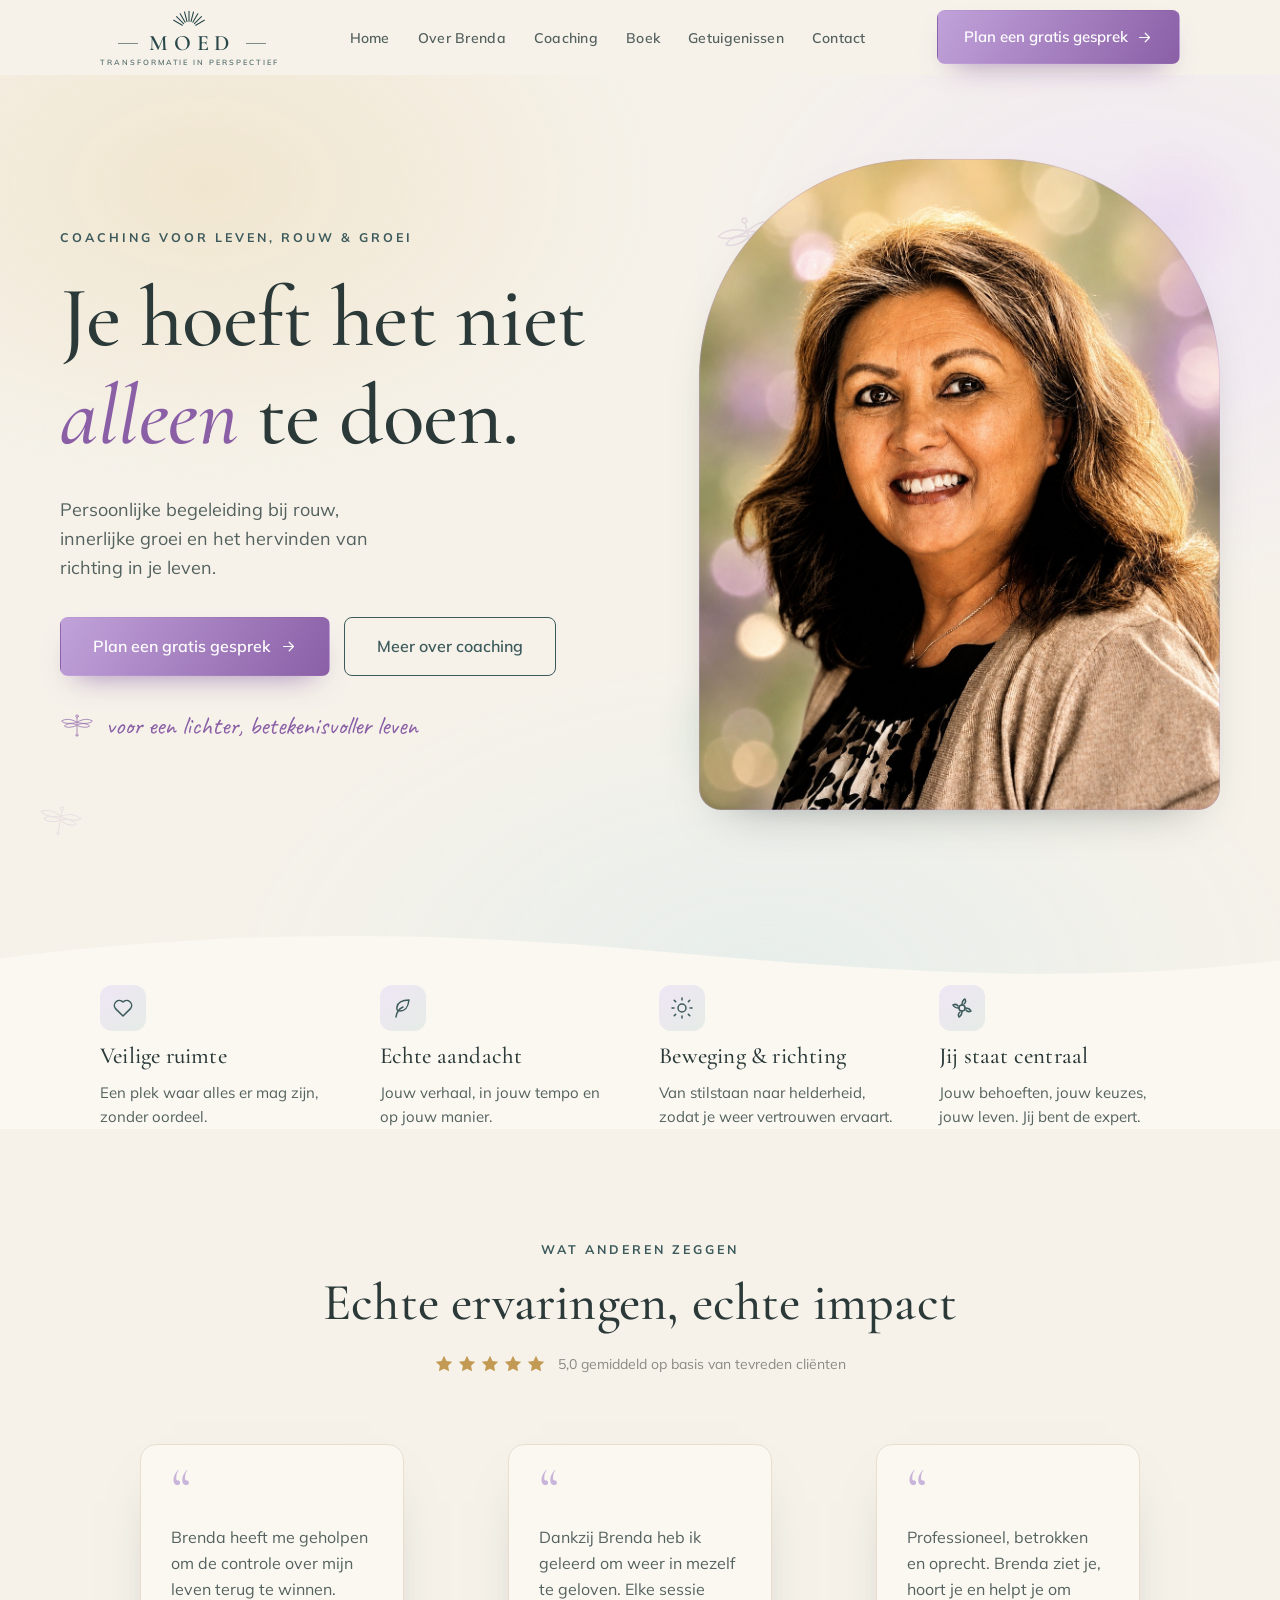
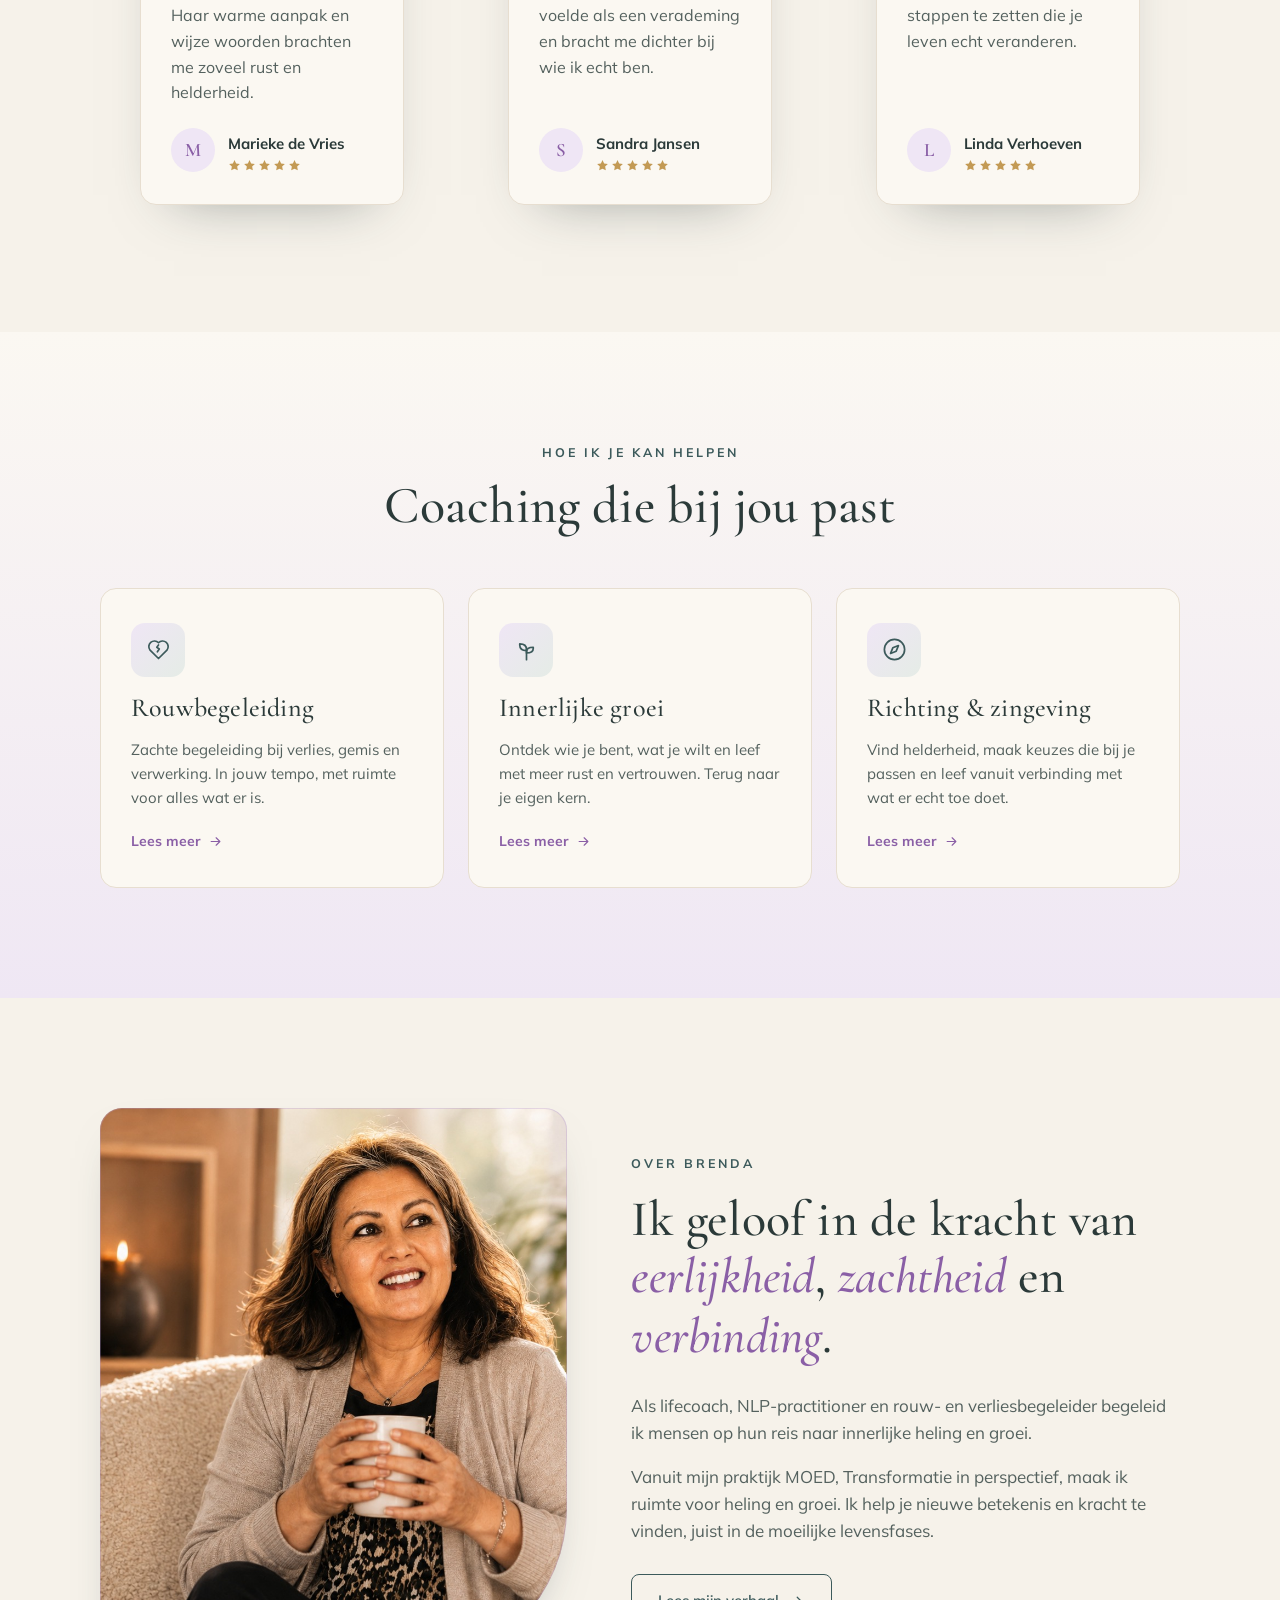
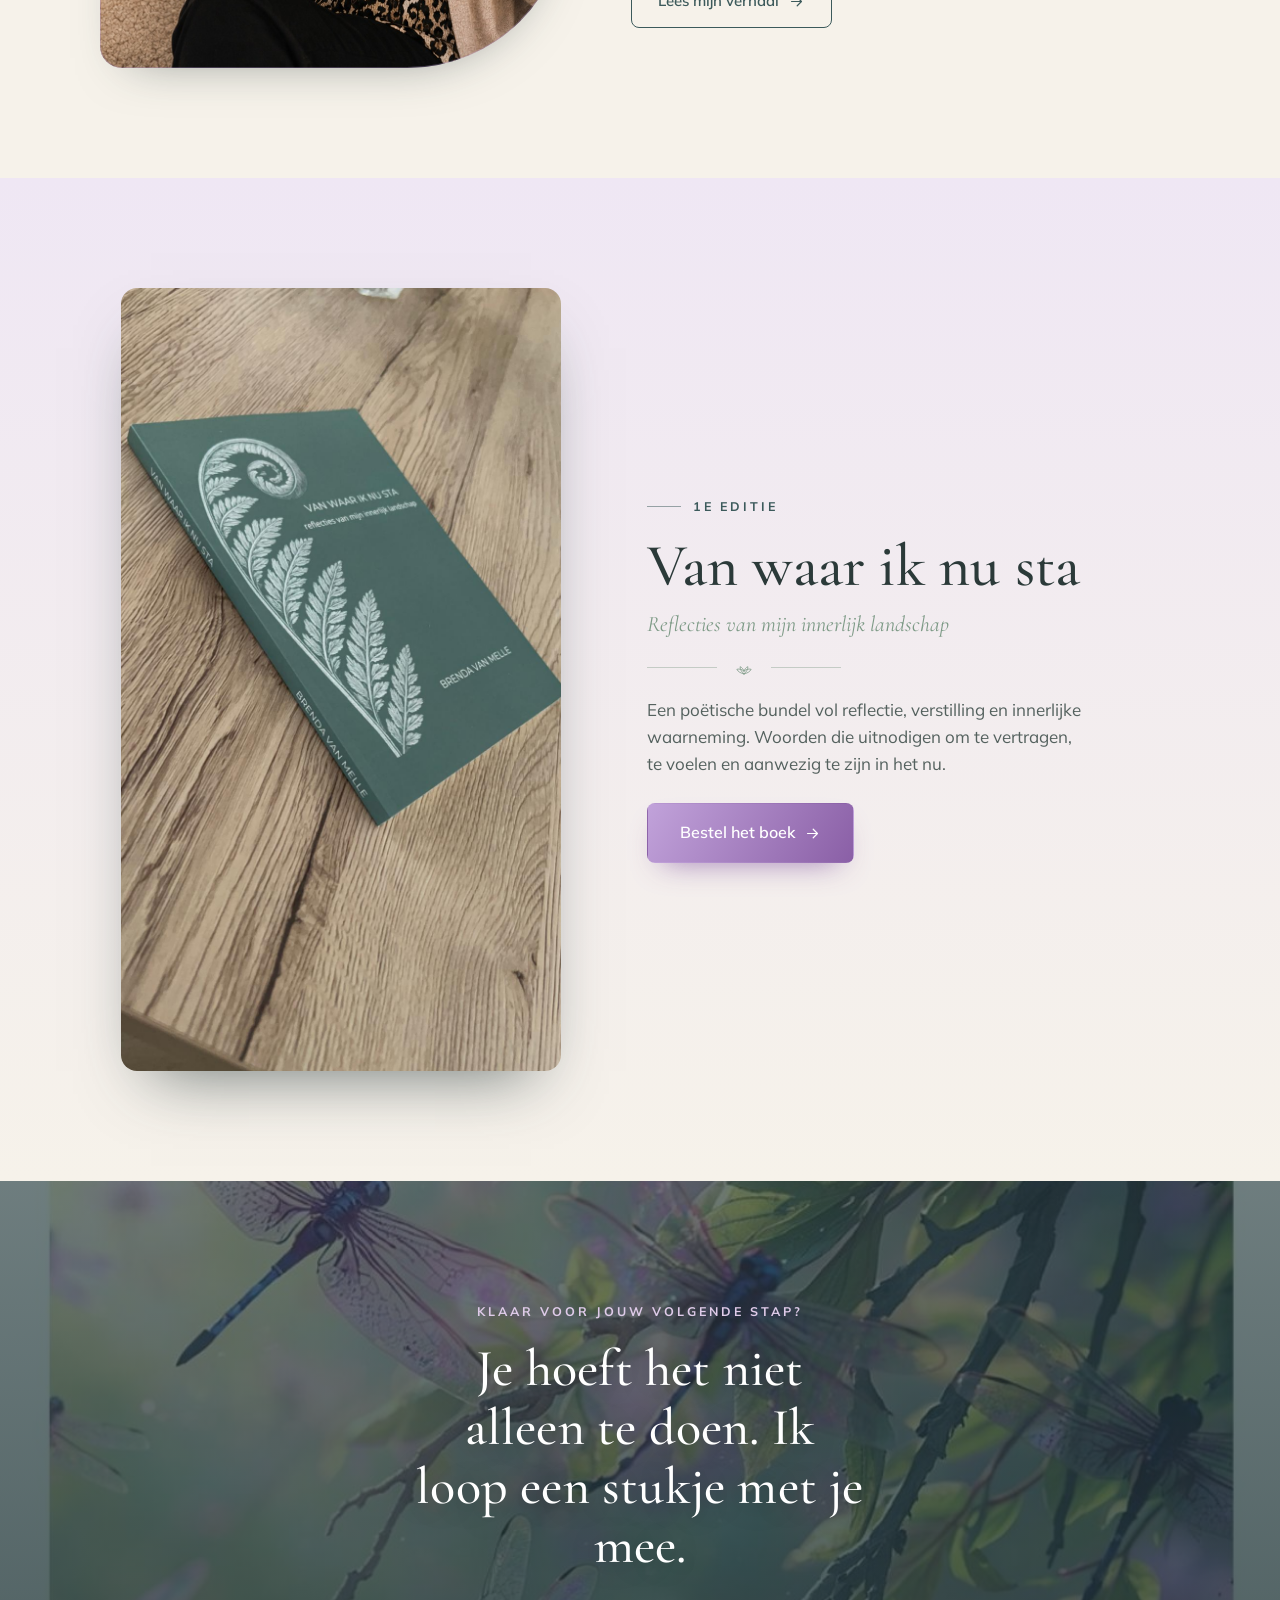
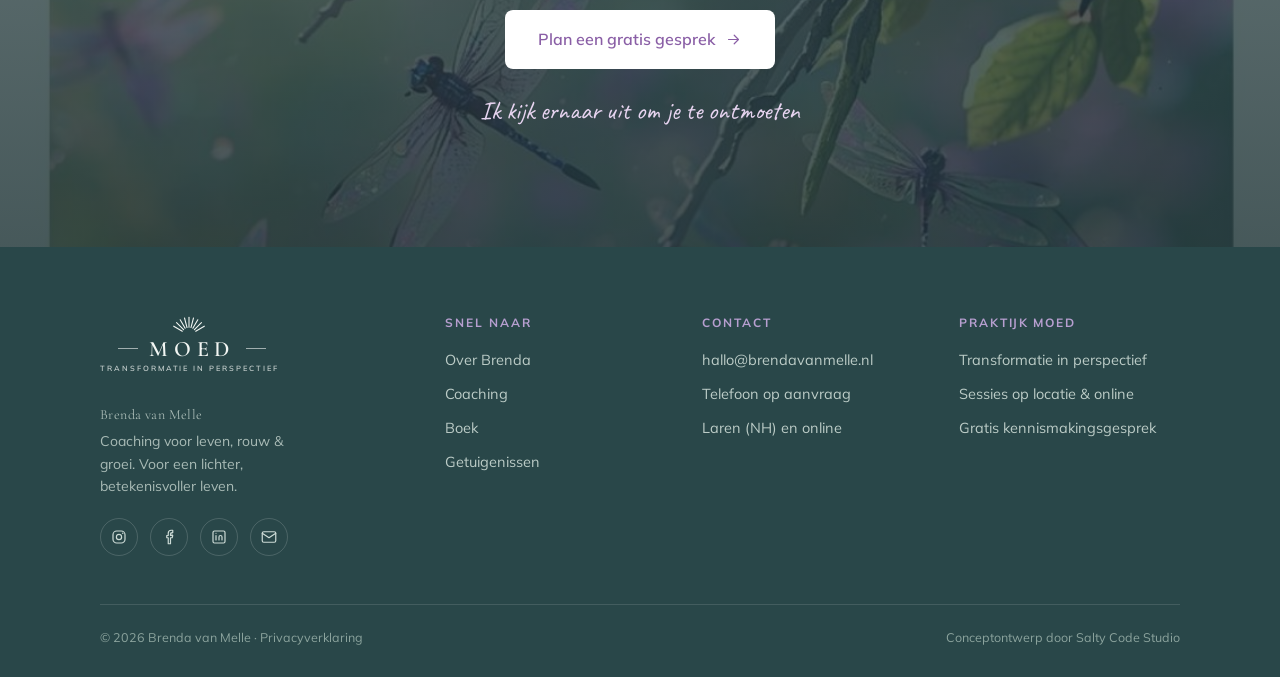
==== index.html @ efd23a3e "MOED logo + dragonfly kept" ====
<!doctype html>
<html lang="nl">
<head>
<meta charset="utf-8">
<meta name="viewport" content="width=device-width, initial-scale=1">
<title>Brenda van Melle · Coaching voor leven, rouw & groei</title>
<meta name="description" content="Persoonlijke begeleiding bij rouw, innerlijke groei en het hervinden van richting. Coaching en poëzie door Brenda van Melle.">
<meta name="robots" content="noindex, nofollow">
<link rel="preconnect" href="https://fonts.googleapis.com">
<link rel="preconnect" href="https://fonts.gstatic.com" crossorigin>
<link href="https://fonts.googleapis.com/css2?family=Cormorant+Garamond:ital,wght@0,400;0,500;0,600;1,400;1,500;1,600&family=Mulish:wght@300;400;500;600;700&family=Caveat:wght@400;500;600&display=swap" rel="stylesheet">
<style>
/* ============================================================
   BRENDA VAN MELLE — concept mockup for Salty Code Studio
   Palette from client's world (dragonfly invitation + fern book):
     lilac/violet  = primary accent + gradient CTAs (her signature)
     teal-deep     = book-cover green, dark bands, footer
     sage          = soft green (book subtitle, quiet accents)
     gold          = star ratings only
   Neutrals: warm ivory base. Dreamy, iridescent, calm.
   Radius lock: buttons 8px · cards 16px · pills 999px
   Theme: single warm/light theme (dark bands are deliberate, not inverted)
   Motion: gentle reveal-on-scroll + soft hovers, reduced-motion honored
   ============================================================ */
:root{
  --cream:#f6f2ea;
  --cream-raise:#fbf8f2;
  --mist-lilac:#efe7f4;
  --mist-mint:#e7eeeb;
  --ink:#2b3a39;
  --ink-soft:#54615e;
  --muted:#8a8b84;
  --teal-deep:#294749;
  --teal:#3c5a5b;
  --sage:#7d9a86;
  --sage-tint:#e5ece6;
  --lilac:#b49ad0;
  --lilac-tint:#efe6f5;
  --violet:#8a5fa6;
  --violet-lite:#c1a2da;
  --gold:#c39a54;
  --line:#e7ded0;
  --r-btn:8px;
  --r-card:16px;
  --shadow-soft:0 20px 50px -30px rgba(41,58,57,.55);
  --shadow-card:0 24px 54px -34px rgba(41,58,57,.5);
  --wrap:1160px;
  --ease:cubic-bezier(.16,1,.3,1);
}
*{box-sizing:border-box}
html{scroll-behavior:smooth}
body{
  margin:0;background:var(--cream);color:var(--ink);
  font-family:"Mulish",system-ui,sans-serif;font-weight:400;font-size:17px;line-height:1.6;
  -webkit-font-smoothing:antialiased;text-rendering:optimizeLegibility;
}
img{max-width:100%;display:block}
a{color:inherit;text-decoration:none}
h1,h2,h3{font-family:"Cormorant Garamond",Georgia,serif;font-weight:500;line-height:1.14;letter-spacing:.2px;margin:0}
h1 em,h2 em{font-style:italic;color:var(--violet);padding-bottom:.06em;display:inline-block}
p{margin:0}
.wrap{width:100%;max-width:var(--wrap);margin:0 auto;padding:0 clamp(20px,5vw,40px)}
.eyebrow{font-size:12.5px;font-weight:700;letter-spacing:.24em;text-transform:uppercase;color:var(--teal)}
.script{font-family:"Caveat",cursive;color:var(--violet);font-size:26px;line-height:1.2}
.section{padding:clamp(64px,9vw,110px) 0}

/* buttons */
.btn{display:inline-flex;align-items:center;gap:.55em;font-family:"Mulish";font-weight:600;font-size:15px;
  padding:14px 26px;border-radius:var(--r-btn);border:1.5px solid transparent;cursor:pointer;
  transition:transform .25s var(--ease),box-shadow .25s var(--ease),background .25s var(--ease),color .25s var(--ease);white-space:nowrap}
.btn svg{width:17px;height:17px}
.btn-primary{background:linear-gradient(120deg,var(--violet-lite),var(--violet));color:#fff;box-shadow:0 14px 30px -16px rgba(138,95,166,.85)}
.btn-primary:hover{transform:translateY(-2px);box-shadow:0 22px 40px -16px rgba(138,95,166,.95)}
.btn-primary:active{transform:translateY(0)}
.btn-ghost{border-color:var(--teal);color:var(--teal)}
.btn-ghost:hover{background:var(--sage-tint);border-color:var(--teal-deep);transform:translateY(-2px)}
.btn-light{background:#fff;color:var(--violet)}
.btn-light:hover{transform:translateY(-2px);box-shadow:0 18px 36px -18px rgba(0,0,0,.4)}
.btn-lg{padding:16px 32px;font-size:16px}

/* dragonfly mark */
.dragon{color:var(--violet);flex:none}

/* ---------- header ---------- */
.site-head{position:sticky;top:0;z-index:50;background:rgba(246,242,234,.82);backdrop-filter:blur(10px);
  border-bottom:1px solid transparent;transition:box-shadow .3s var(--ease),border-color .3s var(--ease)}
.site-head.scrolled{box-shadow:0 10px 30px -22px rgba(41,58,57,.6);border-color:var(--line)}
.nav{display:flex;align-items:center;justify-content:space-between;gap:24px;height:74px}
.brand{display:inline-flex}
.moed{display:flex;flex-direction:column;align-items:center;gap:2px;line-height:1;color:var(--teal-deep)}
.moed-rays{width:44px;height:22px;color:currentColor}
.moed-word{font-family:"Cormorant Garamond",serif;font-weight:600;font-size:22px;letter-spacing:.26em;padding-left:.26em;display:flex;align-items:center;gap:11px;margin-top:1px}
.moed-word::before,.moed-word::after{content:"";width:20px;height:1px;background:currentColor;opacity:.6}
.moed-tag{font-size:7.5px;letter-spacing:.26em;text-transform:uppercase;font-weight:600;opacity:.8;margin-top:3px}
.nav-links{display:flex;align-items:center;gap:28px;list-style:none;margin:0;padding:0}
.nav-links a{font-size:14px;font-weight:600;letter-spacing:.02em;color:var(--ink-soft);position:relative;padding:4px 0;transition:color .2s}
.nav-links a::after{content:"";position:absolute;left:0;bottom:-2px;width:0;height:1.5px;background:var(--violet);transition:width .3s var(--ease)}
.nav-links a:hover{color:var(--violet)}
.nav-links a:hover::after{width:100%}
.nav-cta{display:flex;align-items:center;gap:14px}
.menu-btn{display:none;background:none;border:0;cursor:pointer;padding:8px;color:var(--ink)}
.menu-btn svg{width:26px;height:26px}

/* ---------- hero ---------- */
.hero{position:relative;overflow:hidden;
  background:
    radial-gradient(60% 55% at 16% 12%, rgba(238,225,196,.7) 0%, transparent 60%),
    radial-gradient(55% 60% at 88% 22%, var(--lilac-tint) 0%, transparent 62%),
    radial-gradient(70% 60% at 60% 100%, var(--mist-mint) 0%, transparent 60%),
    var(--cream)}
.hero-grid{display:grid;grid-template-columns:1.05fr .95fr;gap:clamp(30px,5vw,70px);align-items:center;
  padding:clamp(48px,7vw,84px) 0 clamp(70px,9vw,116px)}
.hero-copy .eyebrow{margin-bottom:22px;display:block}
.hero h1{font-size:clamp(46px,7vw,86px);letter-spacing:-.5px}
.hero-lead{margin:26px 0 34px;max-width:30ch;font-size:18px;color:var(--ink-soft)}
.hero-actions{display:flex;flex-wrap:wrap;gap:14px;align-items:center}
.hero-script{margin-top:34px;display:flex;align-items:center;gap:12px}
.hero-script .dragon{width:34px;height:28px;opacity:.9}
.hero-media{position:relative}
.hero-media .frame{position:relative;border-radius:220px 220px 22px 22px;overflow:hidden;box-shadow:var(--shadow-soft);
  aspect-ratio:4/5;background:var(--mist-lilac)}
.hero-media img{width:100%;height:100%;object-fit:cover;object-position:center 28%}
.hero-media::after{content:"";position:absolute;inset:0;border-radius:220px 220px 22px 22px;box-shadow:inset 0 0 0 1px rgba(180,154,208,.35);pointer-events:none}
.hero-orb{position:absolute;border-radius:50%;filter:blur(3px);opacity:.55;pointer-events:none}
.hero-orb.a{width:150px;height:150px;background:radial-gradient(circle,#e7d3f0,transparent 70%);top:-20px;right:-30px}
.hero-orb.b{width:130px;height:130px;background:radial-gradient(circle,#dbe9df,transparent 70%);bottom:16px;left:-42px}
.hero-fly{position:absolute;color:var(--violet);pointer-events:none}
.hero-fly.f1{width:64px;top:15%;right:39%;opacity:.15;transform:rotate(-14deg)}
.hero-fly.f2{width:44px;bottom:16%;left:3%;opacity:.12;transform:rotate(10deg)}
.wave{display:block;width:100%;height:auto;color:var(--cream-raise);margin-top:-2px}

/* ---------- value row ---------- */
.values{background:var(--cream-raise)}
.value-grid{display:grid;grid-template-columns:repeat(4,1fr);gap:clamp(22px,3vw,40px)}
.value{display:flex;flex-direction:column;gap:12px}
.value .ic{width:46px;height:46px;color:var(--teal);display:grid;place-items:center;border-radius:12px;
  background:linear-gradient(135deg,var(--lilac-tint),var(--sage-tint))}
.value .ic svg{width:24px;height:24px}
.value h3{font-size:23px}
.value p{font-size:15px;color:var(--ink-soft)}

/* ---------- testimonials ---------- */
.testi{background:var(--cream)}
.center{text-align:center;max-width:640px;margin:0 auto}
.center .eyebrow{display:block;margin-bottom:14px}
.center h2{font-size:clamp(34px,4.6vw,52px)}
.stars{display:flex;align-items:center;justify-content:center;gap:12px;margin:20px 0 8px}
.stars .row{display:flex;gap:3px;color:var(--gold)}
.stars .row svg{width:20px;height:20px}
.stars .meta{font-size:14px;color:var(--muted)}
.testi-grid{display:grid;grid-template-columns:repeat(3,1fr);gap:24px;margin-top:52px}
.quote{background:var(--cream-raise);border:1px solid var(--line);border-radius:var(--r-card);padding:32px 30px;
  box-shadow:var(--shadow-card);display:flex;flex-direction:column;gap:22px}
.quote .mark{font-family:"Cormorant Garamond",serif;font-size:60px;line-height:.4;color:var(--lilac);opacity:.7;height:26px}
.quote p{font-size:16px;color:var(--ink-soft);line-height:1.62}
.quote .who{display:flex;align-items:center;gap:13px;margin-top:auto}
.avatar{width:44px;height:44px;border-radius:50%;background:var(--lilac-tint);color:var(--violet);
  display:grid;place-items:center;font-family:"Cormorant Garamond",serif;font-weight:600;font-size:19px;flex:none}
.who .name{font-weight:700;font-size:15px}
.who .row{display:flex;gap:2px;color:var(--gold);margin-top:3px}
.who .row svg{width:13px;height:13px}

/* ---------- services ---------- */
.services{background:linear-gradient(180deg,var(--cream-raise),var(--mist-lilac))}
.svc-grid{display:grid;grid-template-columns:repeat(3,1fr);gap:24px;margin-top:52px}
.svc{background:var(--cream-raise);border:1px solid var(--line);border-radius:var(--r-card);padding:34px 30px;
  transition:transform .3s var(--ease),box-shadow .3s var(--ease);display:flex;flex-direction:column;gap:16px}
.svc:hover{transform:translateY(-5px);box-shadow:var(--shadow-card)}
.svc .ic{width:54px;height:54px;border-radius:14px;background:linear-gradient(135deg,var(--lilac-tint),var(--sage-tint));
  color:var(--teal);display:grid;place-items:center}
.svc .ic svg{width:27px;height:27px}
.svc h3{font-size:26px}
.svc p{font-size:15px;color:var(--ink-soft)}
.link-more{font-weight:700;font-size:14px;color:var(--violet);display:inline-flex;align-items:center;gap:7px;margin-top:4px}
.link-more svg{width:15px;height:15px;transition:transform .25s var(--ease)}
.svc:hover .link-more svg{transform:translateX(4px)}

/* ---------- over brenda ---------- */
.about{background:var(--cream)}
.about-grid{display:grid;grid-template-columns:.92fr 1.08fr;gap:clamp(34px,5vw,72px);align-items:center}
.about-media{position:relative}
.about-media .frame{border-radius:22px 22px 160px 22px;overflow:hidden;box-shadow:var(--shadow-soft);aspect-ratio:5/6;background:var(--mist-lilac)}
.about-media img{width:100%;height:100%;object-fit:cover;object-position:center 20%}
.about-media::after{content:"";position:absolute;inset:0;border-radius:22px 22px 160px 22px;box-shadow:inset 0 0 0 1px rgba(180,154,208,.32);pointer-events:none}
.about h2{font-size:clamp(32px,4.4vw,50px);margin:16px 0 24px}
.about p{color:var(--ink-soft);max-width:54ch}
.about p + p{margin-top:16px}
.about .btn{margin-top:30px}

/* ---------- book ---------- */
.book{background:linear-gradient(180deg,var(--mist-lilac),var(--cream))}
.book-grid{display:grid;grid-template-columns:.95fr 1.05fr;gap:clamp(34px,5vw,68px);align-items:center}
.book-media{position:relative;display:flex;justify-content:center}
.book-media .shot{border-radius:16px;overflow:hidden;box-shadow:0 30px 64px -30px rgba(41,58,57,.7);max-width:440px;width:100%}
.book-media .shot img{width:100%;height:auto}
.book-copy .eyebrow{display:flex;align-items:center;gap:12px;margin-bottom:16px}
.book-copy .eyebrow::before{content:"";width:34px;height:1px;background:var(--teal);opacity:.5}
.book h2{font-size:clamp(38px,5vw,60px);margin:0 0 6px}
.book .sub{font-family:"Cormorant Garamond",serif;font-style:italic;font-size:22px;color:var(--sage);margin-bottom:18px}
.lotus{display:flex;align-items:center;gap:14px;margin:0 0 20px;color:var(--sage)}
.lotus::before,.lotus::after{content:"";height:1px;flex:1;max-width:70px;background:currentColor;opacity:.4}
.lotus svg{width:26px;height:16px}
.book p{color:var(--ink-soft);max-width:44ch}
.book .btn{margin-top:26px}

/* ---------- cta band (dragonfly) ---------- */
.cta-band{position:relative;overflow:hidden;text-align:center;color:#fff;
  background:linear-gradient(180deg,rgba(35,58,60,.66),rgba(30,52,54,.82)),url("assets/dragonfly.jpg") center 28%/cover no-repeat}
.cta-band .wrap{position:relative;z-index:1;padding-top:clamp(72px,10vw,120px);padding-bottom:clamp(72px,10vw,120px)}
.cta-band .eyebrow{color:#dfcbe9;display:block;margin-bottom:18px}
.cta-band h2{font-size:clamp(32px,4.6vw,52px);max-width:18ch;margin:0 auto 34px;color:#fff;text-shadow:0 2px 30px rgba(0,0,0,.25)}
.cta-band .script{color:#e7d4f0;margin-top:26px}

/* ---------- footer ---------- */
.foot{background:var(--teal-deep);color:#dbe6e2;padding:66px 0 30px}
.foot .moed{color:#f2f6f3}
.foot-name{font-family:"Cormorant Garamond",serif;font-size:20px;letter-spacing:.03em;color:#f2f6f3;margin:16px 0 4px}
.foot-grid{display:grid;grid-template-columns:1.4fr 1fr 1fr 1fr;gap:36px}
.foot-brand .brand{margin-bottom:16px}
.foot-brand p{font-size:14px;color:#a9bbb6;max-width:27ch}
.socials{display:flex;gap:12px;margin-top:20px}
.socials a{width:38px;height:38px;border-radius:50%;border:1px solid rgba(255,255,255,.16);display:grid;place-items:center;color:#cddbd6;transition:.25s var(--ease)}
.socials a:hover{background:var(--violet);color:#fff;border-color:var(--violet);transform:translateY(-2px)}
.socials a svg{width:18px;height:18px}
.foot-col h4{font-family:"Mulish";font-weight:700;font-size:12px;letter-spacing:.16em;text-transform:uppercase;color:#b79fd0;margin:0 0 16px}
.foot-col ul{list-style:none;margin:0;padding:0;display:flex;flex-direction:column;gap:11px}
.foot-col a,.foot-col li{font-size:14.5px;color:#bcccc7}
.foot-col a:hover{color:#fff}
.foot-bottom{border-top:1px solid rgba(255,255,255,.12);margin-top:48px;padding-top:22px;display:flex;justify-content:space-between;gap:14px;flex-wrap:wrap;
  font-size:12.5px;color:#8ba39d}

/* ---------- mobile menu ---------- */
.mobile-menu{display:none;position:fixed;inset:74px 0 0;z-index:45;background:var(--cream);padding:22px clamp(20px,5vw,40px);
  flex-direction:column;gap:6px;transform:translateY(-8px);opacity:0;pointer-events:none;transition:.28s var(--ease)}
.mobile-menu.open{opacity:1;transform:none;pointer-events:auto}
.mobile-menu a{padding:16px 4px;border-bottom:1px solid var(--line);font-family:"Cormorant Garamond",serif;font-size:24px;color:var(--ink)}
.mobile-menu .btn{margin-top:22px;justify-content:center}

/* ---------- reveal ---------- */
.reveal{opacity:0;transform:translateY(26px);transition:opacity .7s var(--ease),transform .7s var(--ease)}
.reveal.in{opacity:1;transform:none}
.reveal.d1{transition-delay:.08s}.reveal.d2{transition-delay:.16s}.reveal.d3{transition-delay:.24s}
.hero-in{animation:heroIn .9s var(--ease) both}
.hero-media.hero-in{animation-delay:.12s}
@keyframes heroIn{from{opacity:0;transform:translateY(22px)}to{opacity:1;transform:none}}
section[id]{scroll-margin-top:92px}

/* ---------- responsive ---------- */
@media(max-width:960px){
  .nav-links,.nav-cta .btn,.hero-fly{display:none}
  .menu-btn{display:block}
  .hero-grid{grid-template-columns:1fr;text-align:left}
  .hero-media{order:-1;max-width:420px}
  .hero-media .frame{aspect-ratio:5/4;border-radius:22px}
  .hero-media::after{border-radius:22px}
  .value-grid{grid-template-columns:repeat(2,1fr);gap:30px 26px}
  .testi-grid,.svc-grid{grid-template-columns:1fr}
  .about-grid,.book-grid{grid-template-columns:1fr}
  .about-media,.book-media{max-width:460px}
  .about-media .frame{border-radius:22px}
  .about-media::after{border-radius:22px}
  .book-media{order:-1;margin-bottom:6px}
  .foot-grid{grid-template-columns:1fr 1fr}
  .foot-brand{grid-column:1/-1}
}
@media(max-width:520px){
  body{font-size:16px}
  .value-grid{grid-template-columns:1fr}
  .foot-grid{grid-template-columns:1fr}
  .hero-actions .btn{flex:1}
}
@media(prefers-reduced-motion:reduce){
  html{scroll-behavior:auto}
  .reveal{opacity:1;transform:none;transition:none}
  .hero-in{animation:none}
  .btn,.svc,.socials a{transition:none}
}
</style>
</head>
<body>

<!-- ============ HEADER ============ -->
<header class="site-head" id="head">
  <div class="wrap nav">
    <a class="brand" href="#top" aria-label="MOED, Brenda van Melle, home">
      <span class="moed">
        <svg class="moed-rays" viewBox="10 4 40 20" fill="none" stroke="currentColor" stroke-width="1" stroke-linecap="round" aria-hidden="true"><line x1="30" y1="17" x2="30" y2="8"/><line x1="28.2" y1="17.2" x2="25.9" y2="8.5"/><line x1="31.8" y1="17.2" x2="34.1" y2="8.5"/><line x1="26.5" y1="17.9" x2="22" y2="10.1"/><line x1="33.5" y1="17.9" x2="38" y2="10.1"/><line x1="25.1" y1="19.1" x2="18.7" y2="12.7"/><line x1="34.9" y1="19.1" x2="41.3" y2="12.7"/><line x1="23.9" y1="20.5" x2="16.1" y2="16"/><line x1="36.1" y1="20.5" x2="43.9" y2="16"/></svg>
        <span class="moed-word">MOED</span>
        <span class="moed-tag">Transformatie in perspectief</span>
      </span>
    </a>
    <nav aria-label="Hoofdmenu">
      <ul class="nav-links">
        <li><a href="#top">Home</a></li>
        <li><a href="#over">Over Brenda</a></li>
        <li><a href="#coaching">Coaching</a></li>
        <li><a href="#boek">Boek</a></li>
        <li><a href="#getuigenissen">Getuigenissen</a></li>
        <li><a href="#contact">Contact</a></li>
      </ul>
    </nav>
    <div class="nav-cta">
      <a class="btn btn-primary" href="#contact">Plan een gratis gesprek
        <svg viewBox="0 0 24 24" fill="none" stroke="currentColor" stroke-width="1.7" stroke-linecap="round" stroke-linejoin="round"><path d="M5 12h14M13 6l6 6-6 6"/></svg>
      </a>
      <button class="menu-btn" id="menuBtn" aria-label="Menu openen" aria-expanded="false">
        <svg viewBox="0 0 24 24" fill="none" stroke="currentColor" stroke-width="1.7" stroke-linecap="round"><path d="M4 7h16M4 12h16M4 17h16"/></svg>
      </button>
    </div>
  </div>
</header>

<nav class="mobile-menu" id="mobileMenu" aria-label="Mobiel menu">
  <a href="#top">Home</a>
  <a href="#over">Over Brenda</a>
  <a href="#coaching">Coaching</a>
  <a href="#boek">Boek</a>
  <a href="#getuigenissen">Getuigenissen</a>
  <a href="#contact">Contact</a>
  <a class="btn btn-primary" href="#contact">Plan een gratis gesprek</a>
</nav>

<main id="top">

<!-- ============ HERO ============ -->
<section class="hero">
  <svg class="hero-fly f1" viewBox="0 0 48 40" fill="none" stroke="currentColor" stroke-width="1.1" stroke-linecap="round" stroke-linejoin="round" aria-hidden="true"><circle cx="24" cy="6" r="1.8"/><path d="M24 8v27"/><path d="M22 33h4"/><path d="M23 14C14 9 6 10 2 13c4 4 13 4 21 2"/><path d="M25 14c9-5 17-4 21-1-4 4-13 4-21 2"/><path d="M23 18C15 15 9 17 6 20c4 3 11 2 17-.5"/><path d="M25 18c8-3 14-1 17 2-4 3-11 2-17-.5"/></svg>
  <svg class="hero-fly f2" viewBox="0 0 48 40" fill="none" stroke="currentColor" stroke-width="1.1" stroke-linecap="round" stroke-linejoin="round" aria-hidden="true"><circle cx="24" cy="6" r="1.8"/><path d="M24 8v27"/><path d="M22 33h4"/><path d="M23 14C14 9 6 10 2 13c4 4 13 4 21 2"/><path d="M25 14c9-5 17-4 21-1-4 4-13 4-21 2"/><path d="M23 18C15 15 9 17 6 20c4 3 11 2 17-.5"/><path d="M25 18c8-3 14-1 17 2-4 3-11 2-17-.5"/></svg>
  <div class="wrap hero-grid">
    <div class="hero-copy hero-in">
      <span class="eyebrow">Coaching voor leven, rouw &amp; groei</span>
      <h1>Je hoeft het niet <em>alleen</em> te doen.</h1>
      <p class="hero-lead">Persoonlijke begeleiding bij rouw, innerlijke groei en het hervinden van richting in je leven.</p>
      <div class="hero-actions">
        <a class="btn btn-primary btn-lg" href="#contact">Plan een gratis gesprek
          <svg viewBox="0 0 24 24" fill="none" stroke="currentColor" stroke-width="1.7" stroke-linecap="round" stroke-linejoin="round"><path d="M5 12h14M13 6l6 6-6 6"/></svg>
        </a>
        <a class="btn btn-ghost btn-lg" href="#coaching">Meer over coaching</a>
      </div>
      <div class="hero-script">
        <svg class="dragon" viewBox="0 0 48 40" fill="none" stroke="currentColor" stroke-width="1.1" stroke-linecap="round" stroke-linejoin="round"><circle cx="24" cy="6" r="1.8"/><path d="M24 8v27"/><path d="M22 33h4"/><path d="M23 14C14 9 6 10 2 13c4 4 13 4 21 2"/><path d="M25 14c9-5 17-4 21-1-4 4-13 4-21 2"/><path d="M23 18C15 15 9 17 6 20c4 3 11 2 17-.5"/><path d="M25 18c8-3 14-1 17 2-4 3-11 2-17-.5"/></svg>
        <span class="script">voor een lichter, betekenisvoller leven</span>
      </div>
    </div>
    <div class="hero-media hero-in">
      <span class="hero-orb a"></span><span class="hero-orb b"></span>
      <div class="frame"><img src="assets/brenda-hero.jpg" alt="Brenda van Melle, coach en dichter" fetchpriority="high"></div>
    </div>
  </div>
  <svg class="wave" viewBox="0 0 1440 70" preserveAspectRatio="none" fill="currentColor" aria-hidden="true"><path d="M0 40C240 8 480 8 720 30s480 42 720 12v28H0Z"/></svg>
</section>

<!-- ============ VALUES ============ -->
<section class="values">
  <div class="wrap">
    <div class="value-grid">
      <div class="value reveal">
        <span class="ic"><svg viewBox="0 0 24 24" fill="none" stroke="currentColor" stroke-width="1.5" stroke-linecap="round" stroke-linejoin="round"><path d="M19.5 12.6 12 20l-7.5-7.4a5 5 0 0 1 7.5-6.6 5 5 0 0 1 7.5 6.6Z"/></svg></span>
        <h3>Veilige ruimte</h3><p>Een plek waar alles er mag zijn, zonder oordeel.</p>
      </div>
      <div class="value reveal d1">
        <span class="ic"><svg viewBox="0 0 24 24" fill="none" stroke="currentColor" stroke-width="1.5" stroke-linecap="round" stroke-linejoin="round"><path d="M5 21c.5-4.5 2.5-8 7-10"/><path d="M9 15c6 0 8-4 9-11-6 0-11 2-12 7-.6 3 .5 4 3 4Z"/></svg></span>
        <h3>Echte aandacht</h3><p>Jouw verhaal, in jouw tempo en op jouw manier.</p>
      </div>
      <div class="value reveal d2">
        <span class="ic"><svg viewBox="0 0 24 24" fill="none" stroke="currentColor" stroke-width="1.5" stroke-linecap="round" stroke-linejoin="round"><circle cx="12" cy="12" r="4"/><path d="M12 2v2M12 20v2M4 12H2M22 12h-2M5.6 5.6 4.2 4.2M19.8 19.8l-1.4-1.4M18.4 5.6l1.4-1.4M4.2 19.8l1.4-1.4"/></svg></span>
        <h3>Beweging &amp; richting</h3><p>Van stilstaan naar helderheid, zodat je weer vertrouwen ervaart.</p>
      </div>
      <div class="value reveal d3">
        <span class="ic"><svg viewBox="0 0 24 24" fill="none" stroke="currentColor" stroke-width="1.5" stroke-linecap="round" stroke-linejoin="round"><circle cx="12" cy="12" r="3"/><path d="M12 9c0-3 1-5 3-6 1 2 .5 4-1 5M12 15c0 3-1 5-3 6-1-2-.5-4 1-5M9 12c-3 0-5-1-6-3 2-1 4-.5 5 1M15 12c3 0 5 1 6 3-2 1-4 .5-5-1"/></svg></span>
        <h3>Jij staat centraal</h3><p>Jouw behoeften, jouw keuzes, jouw leven. Jij bent de expert.</p>
      </div>
    </div>
  </div>
</section>

<!-- ============ TESTIMONIALS ============ -->
<section class="testi section" id="getuigenissen">
  <div class="wrap">
    <div class="center reveal">
      <span class="eyebrow">Wat anderen zeggen</span>
      <h2>Echte ervaringen, echte impact</h2>
      <div class="stars">
        <span class="row" aria-hidden="true">
          <svg viewBox="0 0 24 24" fill="currentColor"><path d="m12 2 3 6.3 6.9.9-5 4.8 1.2 6.8L12 17.8 5.9 20.8l1.2-6.8-5-4.8 6.9-.9Z"/></svg>
          <svg viewBox="0 0 24 24" fill="currentColor"><path d="m12 2 3 6.3 6.9.9-5 4.8 1.2 6.8L12 17.8 5.9 20.8l1.2-6.8-5-4.8 6.9-.9Z"/></svg>
          <svg viewBox="0 0 24 24" fill="currentColor"><path d="m12 2 3 6.3 6.9.9-5 4.8 1.2 6.8L12 17.8 5.9 20.8l1.2-6.8-5-4.8 6.9-.9Z"/></svg>
          <svg viewBox="0 0 24 24" fill="currentColor"><path d="m12 2 3 6.3 6.9.9-5 4.8 1.2 6.8L12 17.8 5.9 20.8l1.2-6.8-5-4.8 6.9-.9Z"/></svg>
          <svg viewBox="0 0 24 24" fill="currentColor"><path d="m12 2 3 6.3 6.9.9-5 4.8 1.2 6.8L12 17.8 5.9 20.8l1.2-6.8-5-4.8 6.9-.9Z"/></svg>
        </span>
        <span class="meta">5,0 gemiddeld op basis van tevreden cliënten</span>
      </div>
    </div>
    <div class="testi-grid">
      <figure class="quote reveal">
        <div class="mark">&ldquo;</div>
        <p>Brenda heeft me geholpen om de controle over mijn leven terug te winnen. Haar warme aanpak en wijze woorden brachten me zoveel rust en helderheid.</p>
        <figcaption class="who"><span class="avatar">M</span><span><span class="name">Marieke de Vries</span><span class="row" aria-hidden="true"><svg viewBox="0 0 24 24" fill="currentColor"><path d="m12 2 3 6.3 6.9.9-5 4.8 1.2 6.8L12 17.8 5.9 20.8l1.2-6.8-5-4.8 6.9-.9Z"/></svg><svg viewBox="0 0 24 24" fill="currentColor"><path d="m12 2 3 6.3 6.9.9-5 4.8 1.2 6.8L12 17.8 5.9 20.8l1.2-6.8-5-4.8 6.9-.9Z"/></svg><svg viewBox="0 0 24 24" fill="currentColor"><path d="m12 2 3 6.3 6.9.9-5 4.8 1.2 6.8L12 17.8 5.9 20.8l1.2-6.8-5-4.8 6.9-.9Z"/></svg><svg viewBox="0 0 24 24" fill="currentColor"><path d="m12 2 3 6.3 6.9.9-5 4.8 1.2 6.8L12 17.8 5.9 20.8l1.2-6.8-5-4.8 6.9-.9Z"/></svg><svg viewBox="0 0 24 24" fill="currentColor"><path d="m12 2 3 6.3 6.9.9-5 4.8 1.2 6.8L12 17.8 5.9 20.8l1.2-6.8-5-4.8 6.9-.9Z"/></svg></span></span></figcaption>
      </figure>
      <figure class="quote reveal d1">
        <div class="mark">&ldquo;</div>
        <p>Dankzij Brenda heb ik geleerd om weer in mezelf te geloven. Elke sessie voelde als een verademing en bracht me dichter bij wie ik echt ben.</p>
        <figcaption class="who"><span class="avatar">S</span><span><span class="name">Sandra Jansen</span><span class="row" aria-hidden="true"><svg viewBox="0 0 24 24" fill="currentColor"><path d="m12 2 3 6.3 6.9.9-5 4.8 1.2 6.8L12 17.8 5.9 20.8l1.2-6.8-5-4.8 6.9-.9Z"/></svg><svg viewBox="0 0 24 24" fill="currentColor"><path d="m12 2 3 6.3 6.9.9-5 4.8 1.2 6.8L12 17.8 5.9 20.8l1.2-6.8-5-4.8 6.9-.9Z"/></svg><svg viewBox="0 0 24 24" fill="currentColor"><path d="m12 2 3 6.3 6.9.9-5 4.8 1.2 6.8L12 17.8 5.9 20.8l1.2-6.8-5-4.8 6.9-.9Z"/></svg><svg viewBox="0 0 24 24" fill="currentColor"><path d="m12 2 3 6.3 6.9.9-5 4.8 1.2 6.8L12 17.8 5.9 20.8l1.2-6.8-5-4.8 6.9-.9Z"/></svg><svg viewBox="0 0 24 24" fill="currentColor"><path d="m12 2 3 6.3 6.9.9-5 4.8 1.2 6.8L12 17.8 5.9 20.8l1.2-6.8-5-4.8 6.9-.9Z"/></svg></span></span></figcaption>
      </figure>
      <figure class="quote reveal d2">
        <div class="mark">&ldquo;</div>
        <p>Professioneel, betrokken en oprecht. Brenda ziet je, hoort je en helpt je om stappen te zetten die je leven echt veranderen.</p>
        <figcaption class="who"><span class="avatar">L</span><span><span class="name">Linda Verhoeven</span><span class="row" aria-hidden="true"><svg viewBox="0 0 24 24" fill="currentColor"><path d="m12 2 3 6.3 6.9.9-5 4.8 1.2 6.8L12 17.8 5.9 20.8l1.2-6.8-5-4.8 6.9-.9Z"/></svg><svg viewBox="0 0 24 24" fill="currentColor"><path d="m12 2 3 6.3 6.9.9-5 4.8 1.2 6.8L12 17.8 5.9 20.8l1.2-6.8-5-4.8 6.9-.9Z"/></svg><svg viewBox="0 0 24 24" fill="currentColor"><path d="m12 2 3 6.3 6.9.9-5 4.8 1.2 6.8L12 17.8 5.9 20.8l1.2-6.8-5-4.8 6.9-.9Z"/></svg><svg viewBox="0 0 24 24" fill="currentColor"><path d="m12 2 3 6.3 6.9.9-5 4.8 1.2 6.8L12 17.8 5.9 20.8l1.2-6.8-5-4.8 6.9-.9Z"/></svg><svg viewBox="0 0 24 24" fill="currentColor"><path d="m12 2 3 6.3 6.9.9-5 4.8 1.2 6.8L12 17.8 5.9 20.8l1.2-6.8-5-4.8 6.9-.9Z"/></svg></span></span></figcaption>
      </figure>
    </div>
  </div>
</section>

<!-- ============ SERVICES ============ -->
<section class="services section" id="coaching">
  <div class="wrap">
    <div class="center reveal">
      <span class="eyebrow">Hoe ik je kan helpen</span>
      <h2>Coaching die bij jou past</h2>
    </div>
    <div class="svc-grid">
      <article class="svc reveal">
        <span class="ic"><svg viewBox="0 0 24 24" fill="none" stroke="currentColor" stroke-width="1.5" stroke-linecap="round" stroke-linejoin="round"><path d="M12 20 4.5 12.6a5 5 0 0 1 7.5-6.6 5 5 0 0 1 7.5 6.6L12 20Z"/><path d="m12 8-1.5 2 2.2 1.5L11 14"/></svg></span>
        <h3>Rouwbegeleiding</h3>
        <p>Zachte begeleiding bij verlies, gemis en verwerking. In jouw tempo, met ruimte voor alles wat er is.</p>
        <a class="link-more" href="#contact">Lees meer <svg viewBox="0 0 24 24" fill="none" stroke="currentColor" stroke-width="1.8" stroke-linecap="round" stroke-linejoin="round"><path d="M5 12h14M13 6l6 6-6 6"/></svg></a>
      </article>
      <article class="svc reveal d1">
        <span class="ic"><svg viewBox="0 0 24 24" fill="none" stroke="currentColor" stroke-width="1.5" stroke-linecap="round" stroke-linejoin="round"><path d="M12 21v-9"/><path d="M12 12c0-3-2-5-6-5v1c0 3 2 5 6 5Z"/><path d="M12 14c0-3 2-4 6-4v1c0 3-2 4-6 4Z"/></svg></span>
        <h3>Innerlijke groei</h3>
        <p>Ontdek wie je bent, wat je wilt en leef met meer rust en vertrouwen. Terug naar je eigen kern.</p>
        <a class="link-more" href="#contact">Lees meer <svg viewBox="0 0 24 24" fill="none" stroke="currentColor" stroke-width="1.8" stroke-linecap="round" stroke-linejoin="round"><path d="M5 12h14M13 6l6 6-6 6"/></svg></a>
      </article>
      <article class="svc reveal d2">
        <span class="ic"><svg viewBox="0 0 24 24" fill="none" stroke="currentColor" stroke-width="1.5" stroke-linecap="round" stroke-linejoin="round"><circle cx="12" cy="12" r="9"/><path d="m8.5 15.5 2-5 5-2-2 5-5 2Z"/></svg></span>
        <h3>Richting &amp; zingeving</h3>
        <p>Vind helderheid, maak keuzes die bij je passen en leef vanuit verbinding met wat er echt toe doet.</p>
        <a class="link-more" href="#contact">Lees meer <svg viewBox="0 0 24 24" fill="none" stroke="currentColor" stroke-width="1.8" stroke-linecap="round" stroke-linejoin="round"><path d="M5 12h14M13 6l6 6-6 6"/></svg></a>
      </article>
    </div>
  </div>
</section>

<!-- ============ OVER BRENDA ============ -->
<section class="about section" id="over">
  <div class="wrap about-grid">
    <div class="about-media reveal">
      <div class="frame"><img src="assets/brenda-lifestyle.jpg" alt="Brenda van Melle in gesprek"></div>
    </div>
    <div class="about-copy reveal d1">
      <span class="eyebrow">Over Brenda</span>
      <h2>Ik geloof in de kracht van <em>eerlijkheid</em>, <em>zachtheid</em> en <em>verbinding</em>.</h2>
      <p>Als lifecoach, NLP-practitioner en rouw- en verliesbegeleider begeleid ik mensen op hun reis naar innerlijke heling en groei.</p>
      <p>Vanuit mijn praktijk MOED, Transformatie in perspectief, maak ik ruimte voor heling en groei. Ik help je nieuwe betekenis en kracht te vinden, juist in de moeilijke levensfases.</p>
      <a class="btn btn-ghost" href="#contact">Lees mijn verhaal
        <svg viewBox="0 0 24 24" fill="none" stroke="currentColor" stroke-width="1.7" stroke-linecap="round" stroke-linejoin="round"><path d="M5 12h14M13 6l6 6-6 6"/></svg>
      </a>
    </div>
  </div>
</section>

<!-- ============ BOOK ============ -->
<section class="book section" id="boek">
  <div class="wrap book-grid">
    <div class="book-media reveal">
      <div class="shot"><img src="assets/book-angled.jpg" alt="Van waar ik nu sta, poëziebundel van Brenda van Melle"></div>
    </div>
    <div class="book-copy reveal d1">
      <span class="eyebrow">1e editie</span>
      <h2>Van waar ik nu sta</h2>
      <p class="sub">Reflecties van mijn innerlijk landschap</p>
      <div class="lotus" aria-hidden="true"><svg viewBox="0 0 40 24" fill="none" stroke="currentColor" stroke-width="1.2" stroke-linecap="round" stroke-linejoin="round"><path d="M20 21c-4-3-6-7-6-11 3 1 5 4 6 7 1-3 3-6 6-7 0 4-2 8-6 11Z"/><path d="M20 21c-5-1-9-3-11-7 4-1 8 0 11 3M20 21c5-1 9-3 11-7-4-1-8 0-11 3"/></svg></div>
      <p>Een poëtische bundel vol reflectie, verstilling en innerlijke waarneming. Woorden die uitnodigen om te vertragen, te voelen en aanwezig te zijn in het nu.</p>
      <a class="btn btn-primary btn-lg" href="#contact">Bestel het boek
        <svg viewBox="0 0 24 24" fill="none" stroke="currentColor" stroke-width="1.7" stroke-linecap="round" stroke-linejoin="round"><path d="M5 12h14M13 6l6 6-6 6"/></svg>
      </a>
    </div>
  </div>
</section>

<!-- ============ CTA BAND (dragonfly) ============ -->
<section class="cta-band" id="contact">
  <div class="wrap">
    <span class="eyebrow">Klaar voor jouw volgende stap?</span>
    <h2>Je hoeft het niet alleen te doen. Ik loop een stukje met je mee.</h2>
    <a class="btn btn-light btn-lg" href="#contact">Plan een gratis gesprek
      <svg viewBox="0 0 24 24" fill="none" stroke="currentColor" stroke-width="1.7" stroke-linecap="round" stroke-linejoin="round"><path d="M5 12h14M13 6l6 6-6 6"/></svg>
    </a>
    <p class="script">Ik kijk ernaar uit om je te ontmoeten</p>
  </div>
</section>

</main>

<!-- ============ FOOTER ============ -->
<footer class="foot">
  <div class="wrap">
    <div class="foot-grid">
      <div class="foot-brand">
        <a class="brand" href="#top" aria-label="MOED, home">
          <span class="moed">
            <svg class="moed-rays" viewBox="10 4 40 20" fill="none" stroke="currentColor" stroke-width="1" stroke-linecap="round" aria-hidden="true"><line x1="30" y1="17" x2="30" y2="8"/><line x1="28.2" y1="17.2" x2="25.9" y2="8.5"/><line x1="31.8" y1="17.2" x2="34.1" y2="8.5"/><line x1="26.5" y1="17.9" x2="22" y2="10.1"/><line x1="33.5" y1="17.9" x2="38" y2="10.1"/><line x1="25.1" y1="19.1" x2="18.7" y2="12.7"/><line x1="34.9" y1="19.1" x2="41.3" y2="12.7"/><line x1="23.9" y1="20.5" x2="16.1" y2="16"/><line x1="36.1" y1="20.5" x2="43.9" y2="16"/></svg>
            <span class="moed-word">MOED</span>
            <span class="moed-tag">Transformatie in perspectief</span>
          </span>
        </a>
        <p class="foot-name">Brenda van Melle</p>
        <p>Coaching voor leven, rouw &amp; groei. Voor een lichter, betekenisvoller leven.</p>
        <div class="socials">
          <a href="#" aria-label="Instagram"><svg viewBox="0 0 24 24" fill="none" stroke="currentColor" stroke-width="1.6"><rect x="4" y="4" width="16" height="16" rx="5"/><circle cx="12" cy="12" r="3.5"/><circle cx="17" cy="7" r="1" fill="currentColor" stroke="none"/></svg></a>
          <a href="#" aria-label="Facebook"><svg viewBox="0 0 24 24" fill="none" stroke="currentColor" stroke-width="1.6" stroke-linecap="round" stroke-linejoin="round"><path d="M14 8h2.5M14 8a2 2 0 0 1 2-2h1V3h-2a4 4 0 0 0-4 4v3H9v3h2v8h3v-8h2.2l.8-3H14V8Z"/></svg></a>
          <a href="#" aria-label="LinkedIn"><svg viewBox="0 0 24 24" fill="none" stroke="currentColor" stroke-width="1.6" stroke-linecap="round" stroke-linejoin="round"><rect x="4" y="4" width="16" height="16" rx="2"/><path d="M8 10v6M8 7v.01M12 16v-4a2 2 0 0 1 4 0v4M12 12v4"/></svg></a>
          <a href="#" aria-label="E-mail"><svg viewBox="0 0 24 24" fill="none" stroke="currentColor" stroke-width="1.6" stroke-linecap="round" stroke-linejoin="round"><rect x="3" y="5" width="18" height="14" rx="2"/><path d="m3 7 9 6 9-6"/></svg></a>
        </div>
      </div>
      <div class="foot-col">
        <h4>Snel naar</h4>
        <ul><li><a href="#over">Over Brenda</a></li><li><a href="#coaching">Coaching</a></li><li><a href="#boek">Boek</a></li><li><a href="#getuigenissen">Getuigenissen</a></li></ul>
      </div>
      <div class="foot-col">
        <h4>Contact</h4>
        <ul><li><a href="#contact">hallo@brendavanmelle.nl</a></li><li>Telefoon op aanvraag</li><li>Laren (NH) en online</li></ul>
      </div>
      <div class="foot-col">
        <h4>Praktijk MOED</h4>
        <ul><li>Transformatie in perspectief</li><li>Sessies op locatie &amp; online</li><li>Gratis kennismakingsgesprek</li></ul>
      </div>
    </div>
    <div class="foot-bottom">
      <span>&copy; 2026 Brenda van Melle · Privacyverklaring</span>
      <span>Conceptontwerp door Salty Code Studio</span>
    </div>
  </div>
</footer>

<script>
(function(){
  var head=document.getElementById('head');
  var onScroll=function(){head.classList.toggle('scrolled',window.scrollY>8);};
  onScroll();window.addEventListener('scroll',onScroll,{passive:true});

  var btn=document.getElementById('menuBtn'),menu=document.getElementById('mobileMenu');
  var toggle=function(open){menu.classList.toggle('open',open);btn.setAttribute('aria-expanded',open?'true':'false');
    btn.setAttribute('aria-label',open?'Menu sluiten':'Menu openen');document.body.style.overflow=open?'hidden':'';};
  btn.addEventListener('click',function(){toggle(!menu.classList.contains('open'));});
  menu.querySelectorAll('a').forEach(function(a){a.addEventListener('click',function(){toggle(false);});});

  var els=document.querySelectorAll('.reveal');
  if(!('IntersectionObserver'in window)||window.matchMedia('(prefers-reduced-motion: reduce)').matches){
    els.forEach(function(e){e.classList.add('in');});return;
  }
  var io=new IntersectionObserver(function(entries){
    entries.forEach(function(en){if(en.isIntersecting){en.target.classList.add('in');io.unobserve(en.target);}});
  },{threshold:.14,rootMargin:'0px 0px -8% 0px'});
  els.forEach(function(e){io.observe(e);});
})();
</script>
</body>
</html>
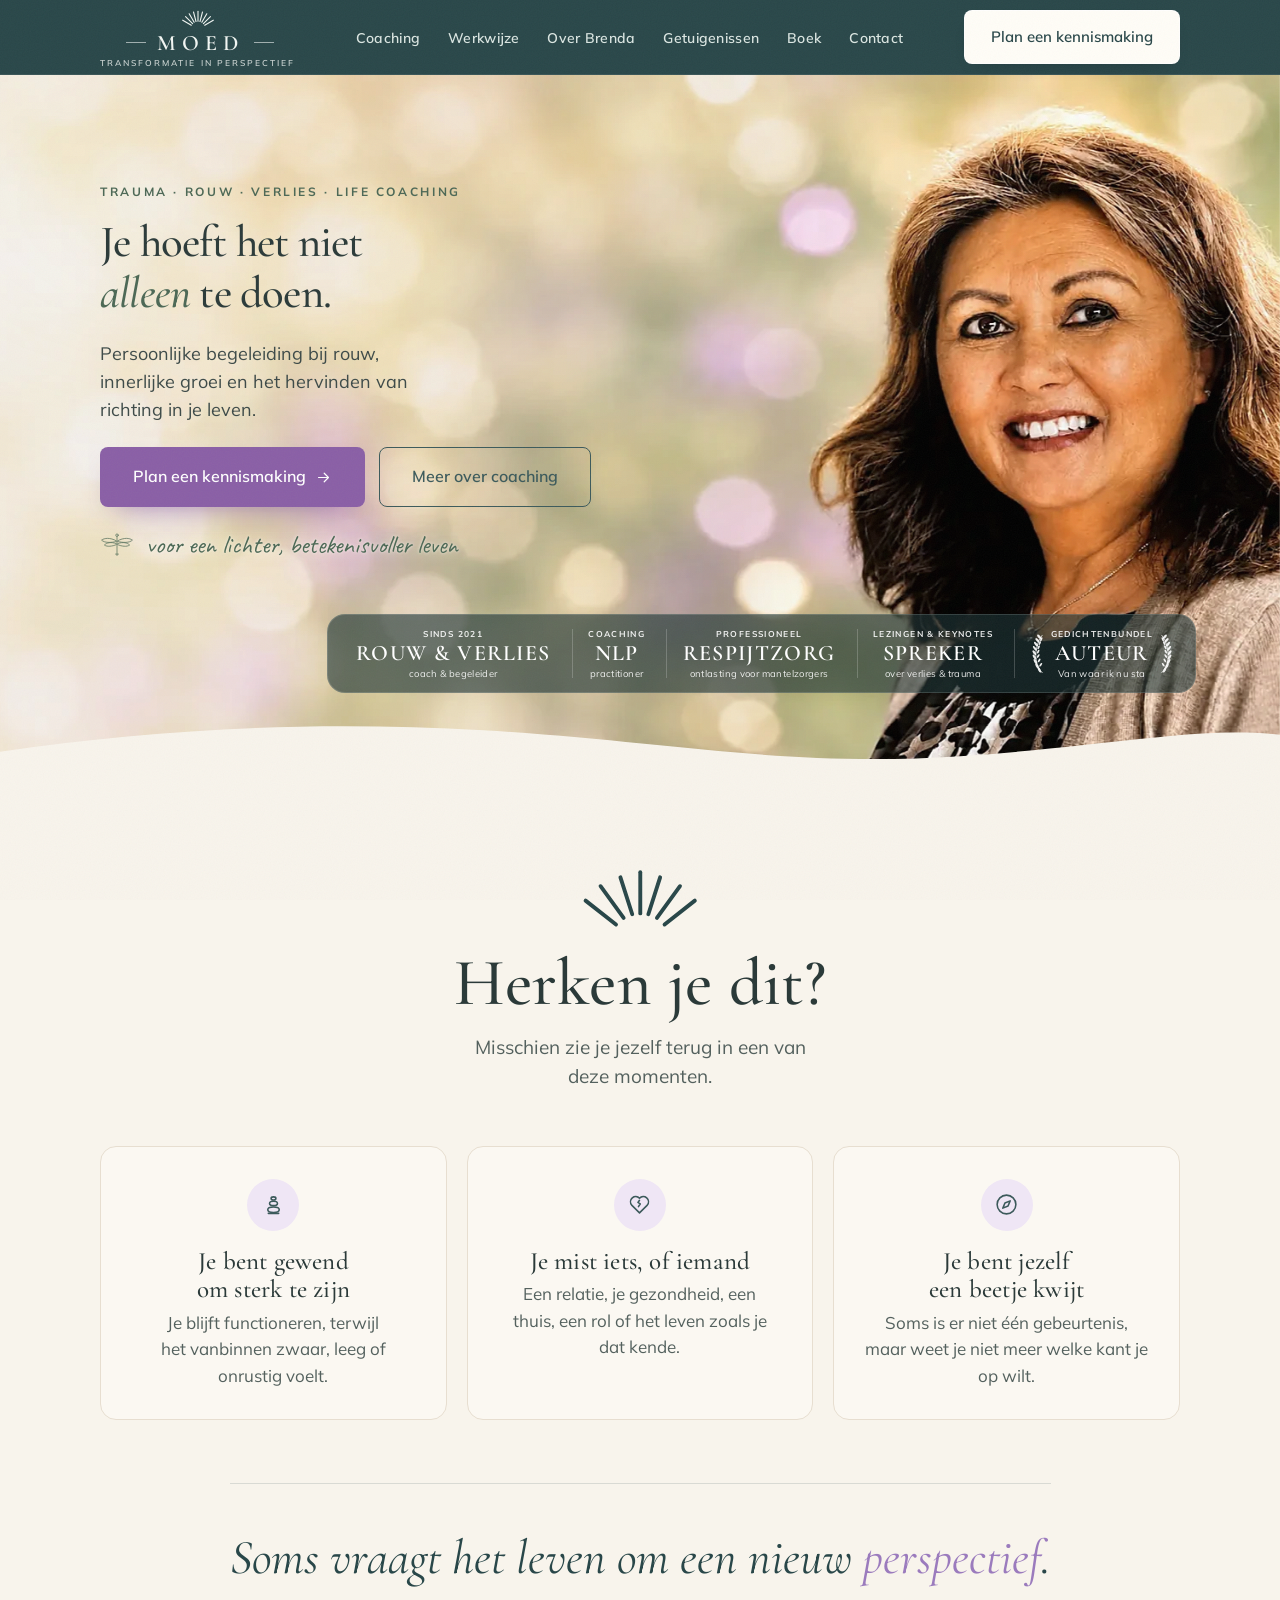
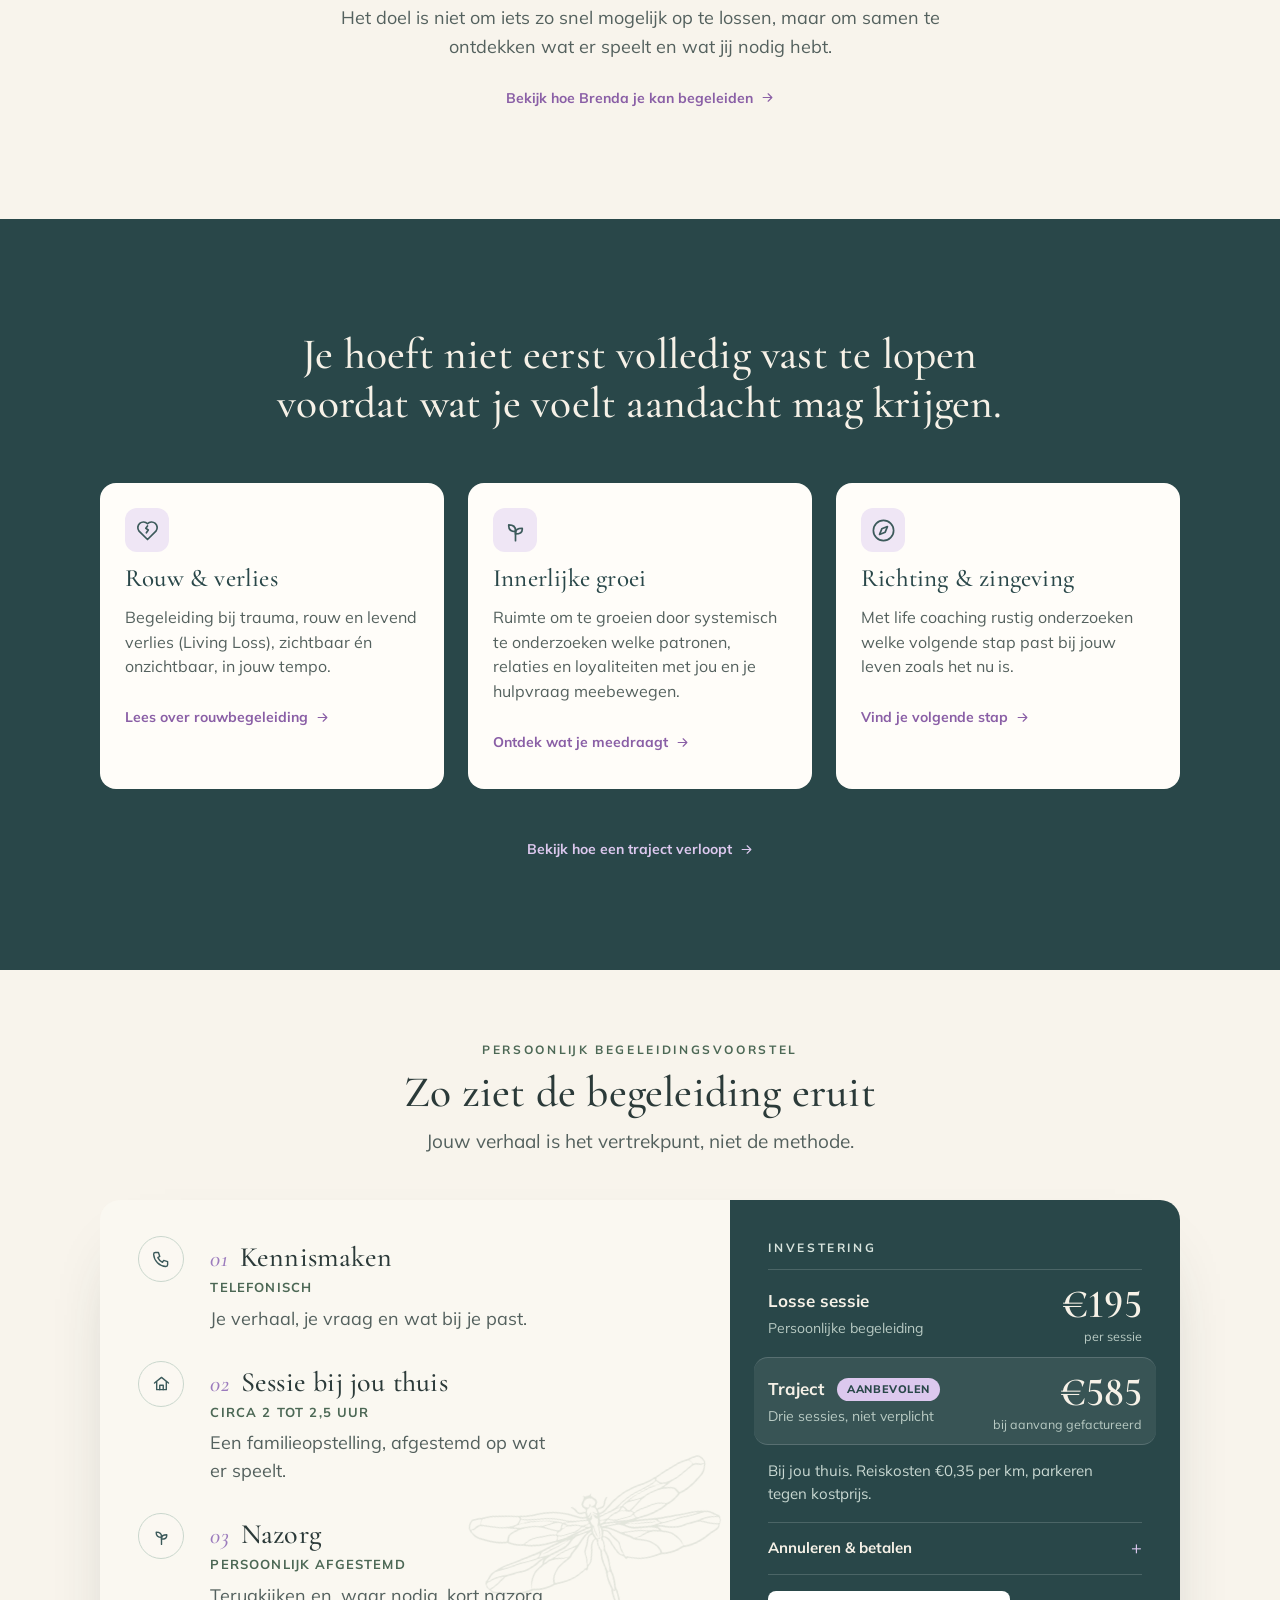
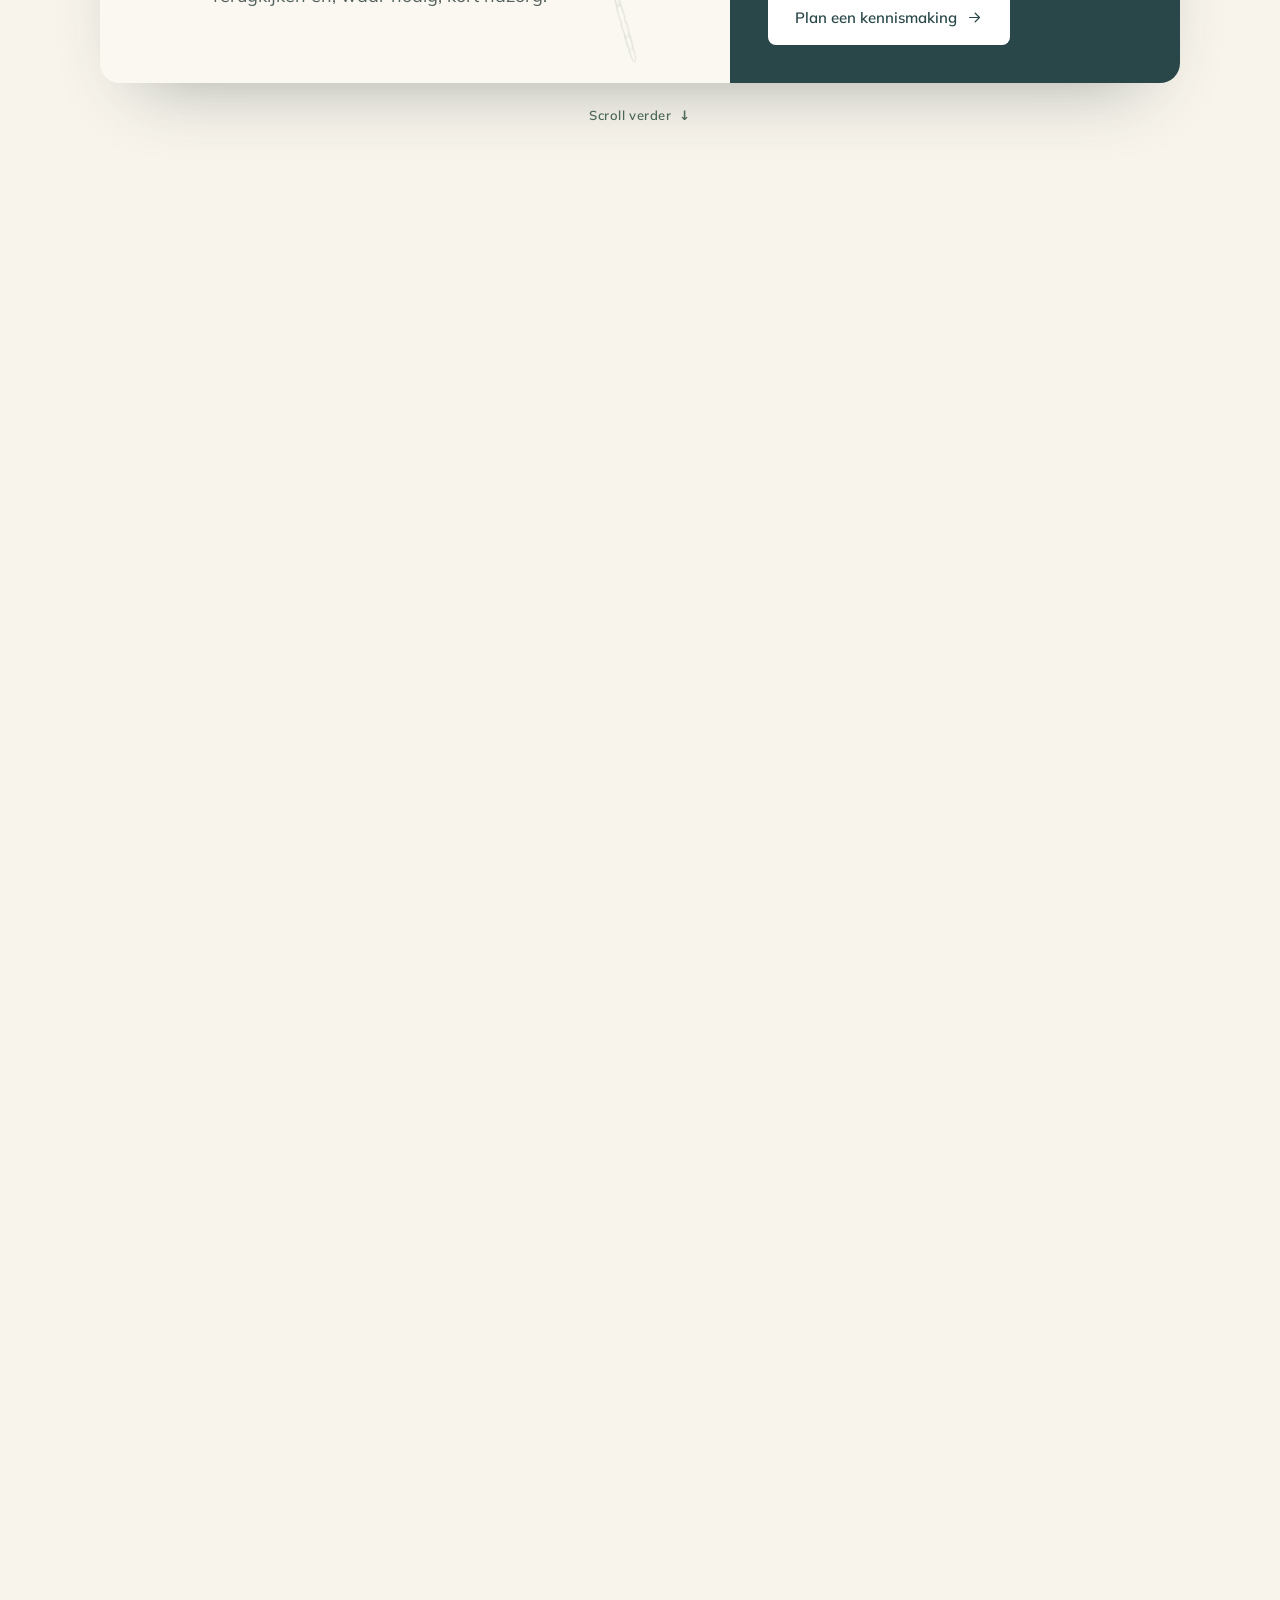
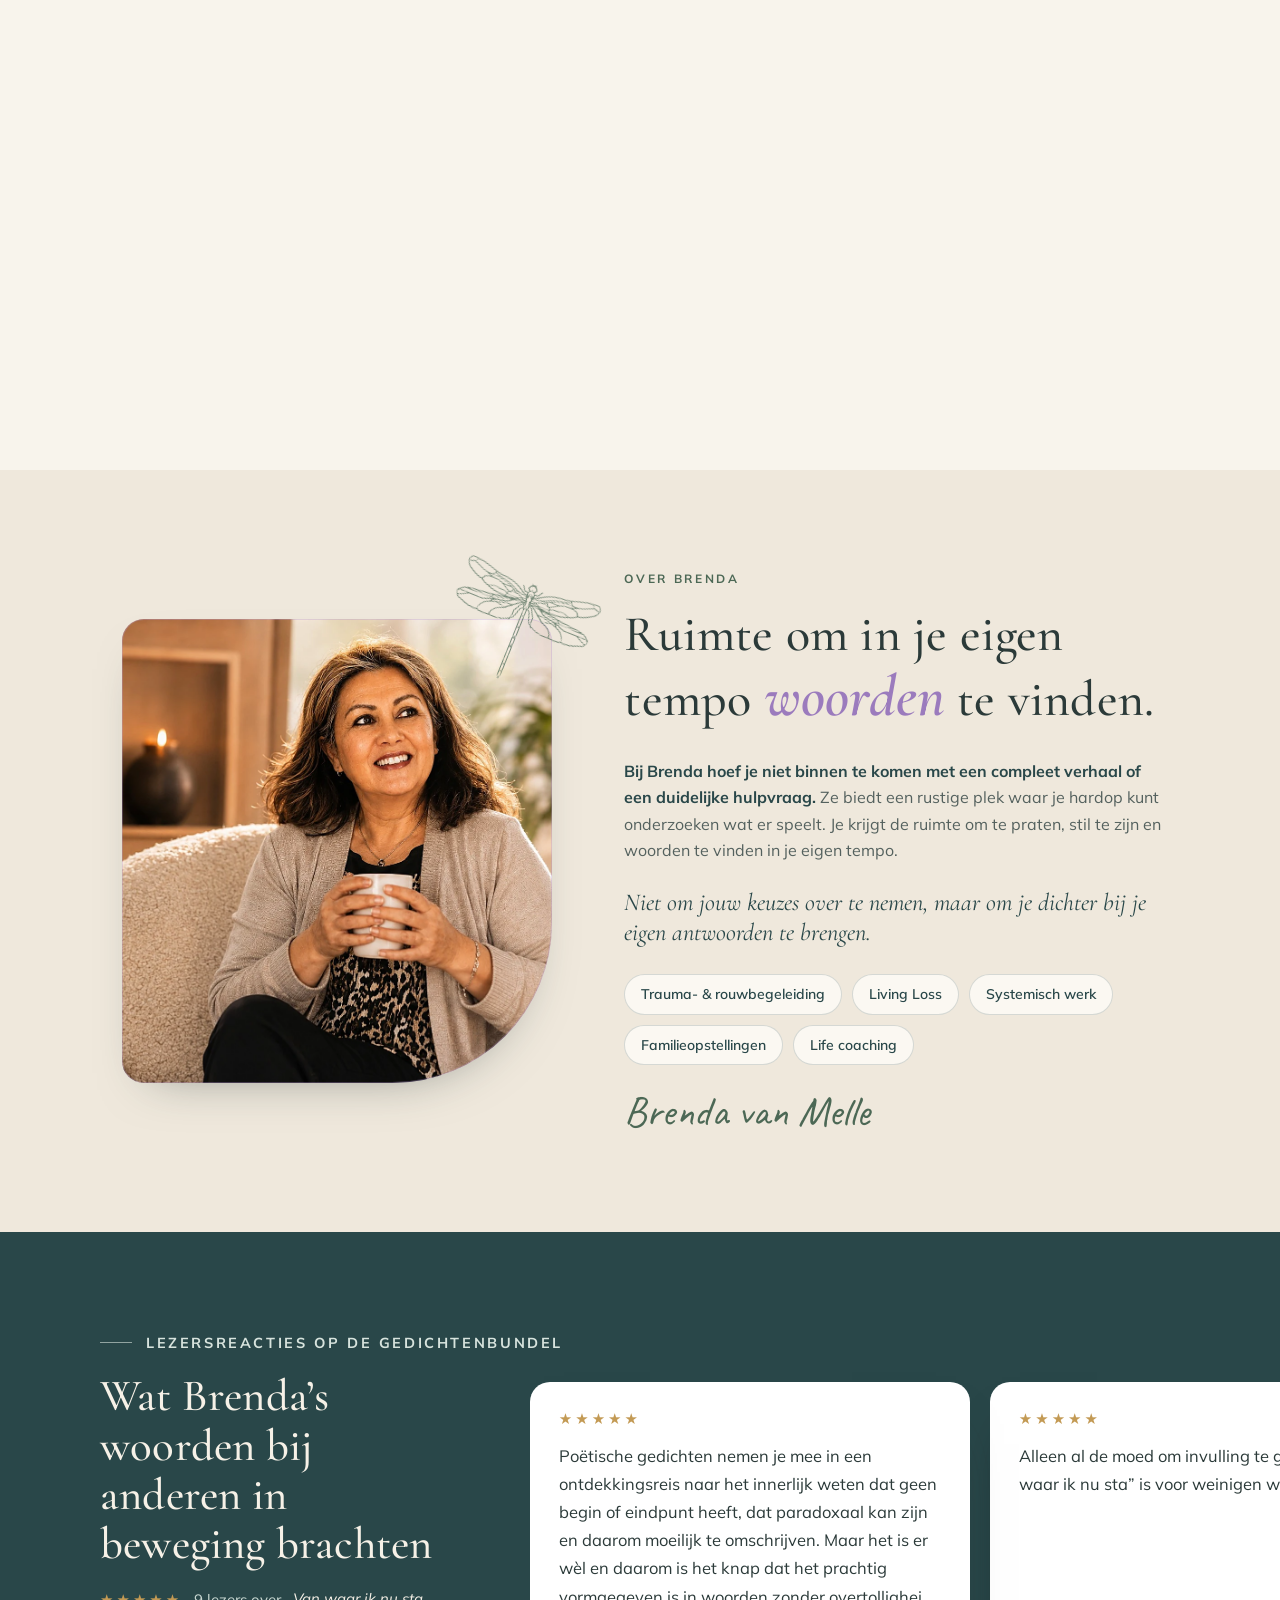
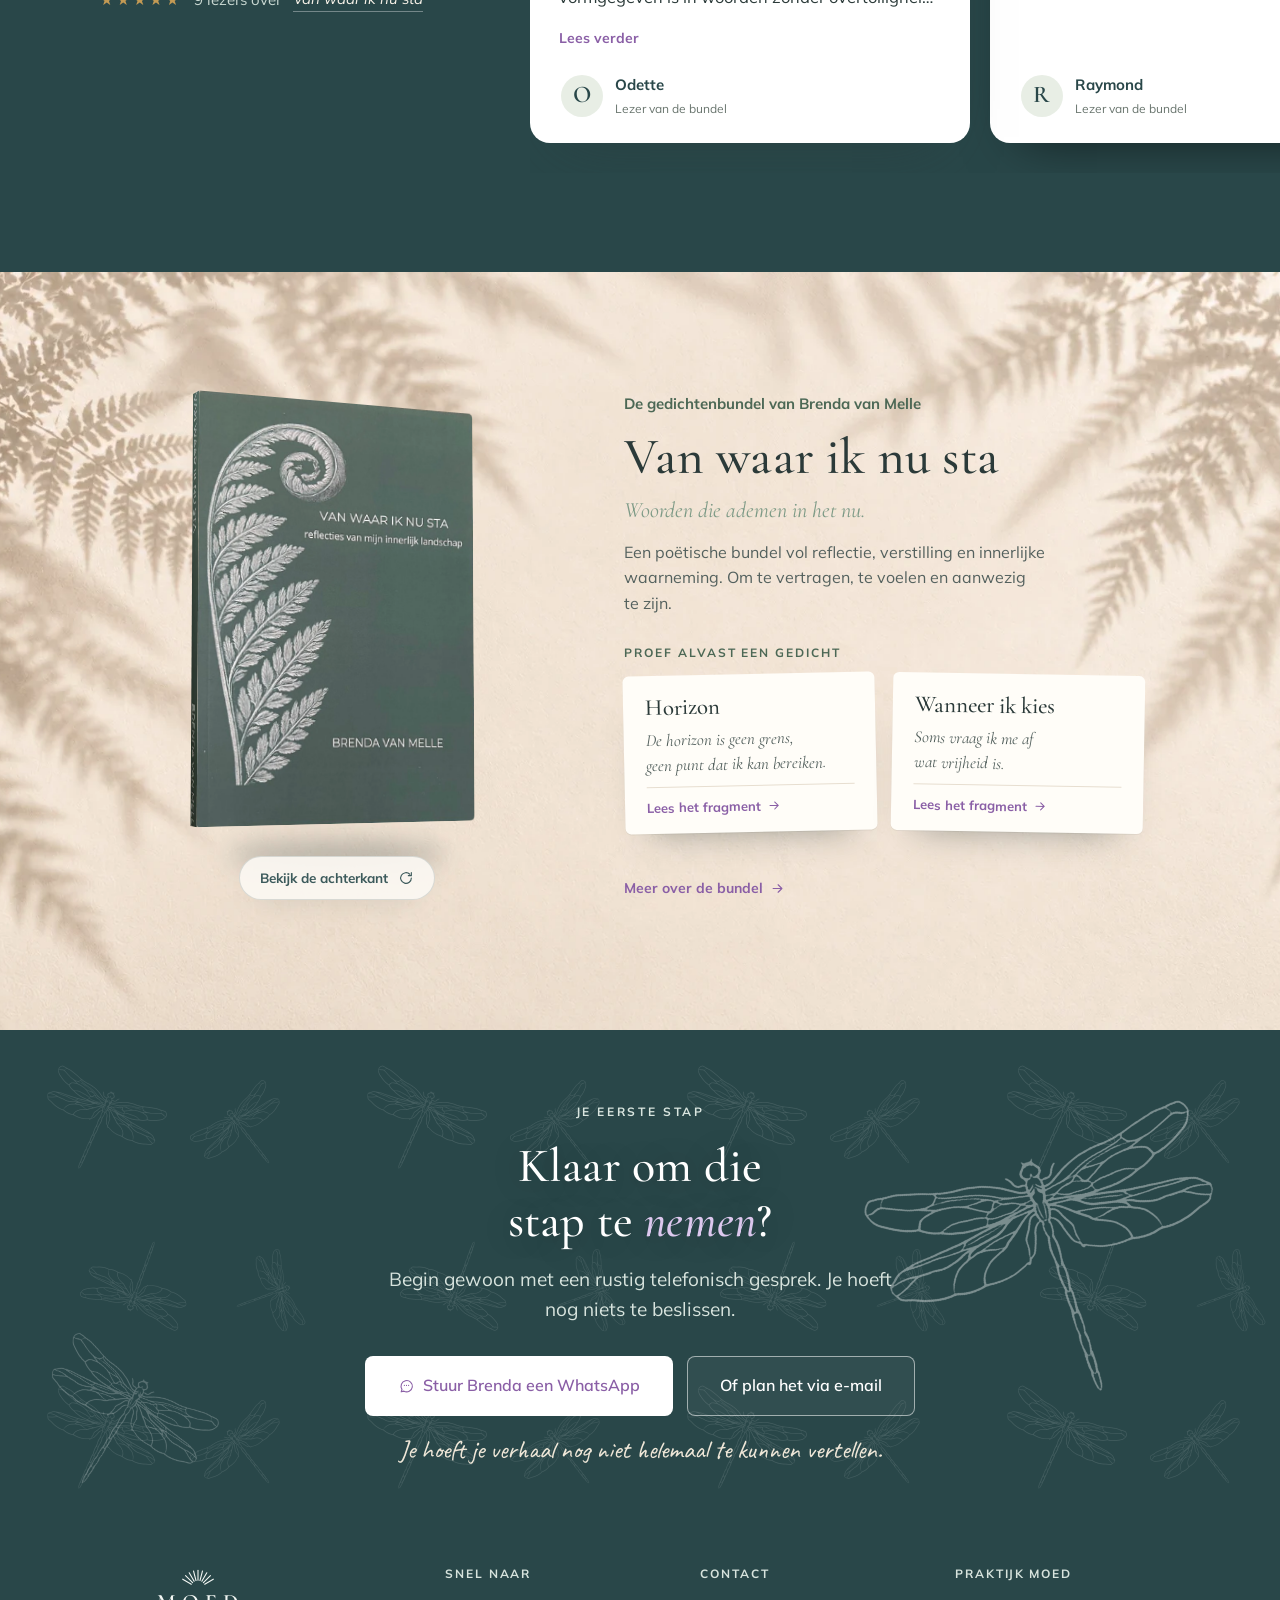
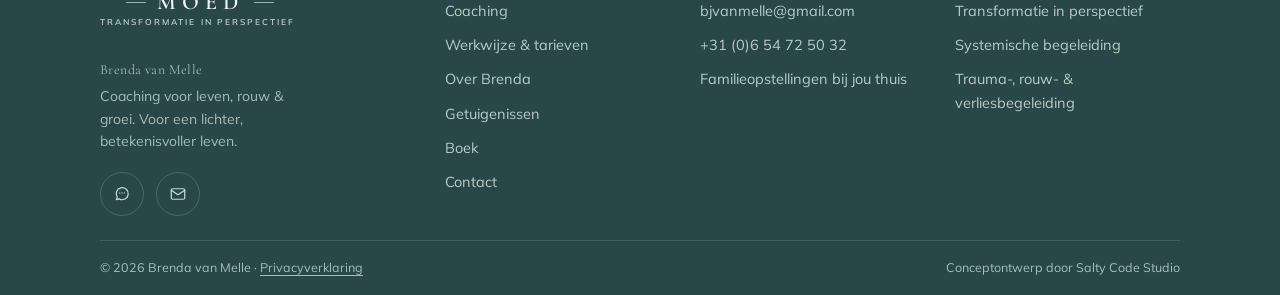
==== commit 32ee8842: "Volledige preview voor Brenda: alle pagina's (niet geïndexeerd) Vervangt de eerdere concept-mockup. " ====
--- a/index.html
+++ b/index.html
@@ -3,281 +3,20 @@
 <head>
 <meta charset="utf-8">
 <meta name="viewport" content="width=device-width, initial-scale=1">
-<title>Brenda van Melle · Coaching voor leven, rouw & groei</title>
-<meta name="description" content="Persoonlijke begeleiding bij rouw, innerlijke groei en het hervinden van richting. Coaching en poëzie door Brenda van Melle.">
+<title>Brenda van Melle · Trauma, rouw, verlies &amp; life coaching</title>
+<meta name="description" content="Persoonlijke begeleiding bij trauma, rouw en verlies, systemische vragen, familieopstellingen en life coaching door Brenda van Melle.">
+<!-- Concept preview: remove this line at launch so the site can be found in search. -->
 <meta name="robots" content="noindex, nofollow">
 <link rel="preconnect" href="https://fonts.googleapis.com">
 <link rel="preconnect" href="https://fonts.gstatic.com" crossorigin>
 <link href="https://fonts.googleapis.com/css2?family=Cormorant+Garamond:ital,wght@0,400;0,500;0,600;1,400;1,500;1,600&family=Mulish:wght@300;400;500;600;700&family=Caveat:wght@400;500;600&display=swap" rel="stylesheet">
-<style>
-/* ============================================================
-   BRENDA VAN MELLE — concept mockup for Salty Code Studio
-   Palette from client's world (dragonfly invitation + fern book):
-     lilac/violet  = primary accent + gradient CTAs (her signature)
-     teal-deep     = book-cover green, dark bands, footer
-     sage          = soft green (book subtitle, quiet accents)
-     gold          = star ratings only
-   Neutrals: warm ivory base. Dreamy, iridescent, calm.
-   Radius lock: buttons 8px · cards 16px · pills 999px
-   Theme: single warm/light theme (dark bands are deliberate, not inverted)
-   Motion: gentle reveal-on-scroll + soft hovers, reduced-motion honored
-   ============================================================ */
-:root{
-  --cream:#f6f2ea;
-  --cream-raise:#fbf8f2;
-  --mist-lilac:#efe7f4;
-  --mist-mint:#e7eeeb;
-  --ink:#2b3a39;
-  --ink-soft:#54615e;
-  --muted:#8a8b84;
-  --teal-deep:#294749;
-  --teal:#3c5a5b;
-  --sage:#7d9a86;
-  --sage-tint:#e5ece6;
-  --lilac:#b49ad0;
-  --lilac-tint:#efe6f5;
-  --violet:#8a5fa6;
-  --violet-lite:#c1a2da;
-  --gold:#c39a54;
-  --line:#e7ded0;
-  --r-btn:8px;
-  --r-card:16px;
-  --shadow-soft:0 20px 50px -30px rgba(41,58,57,.55);
-  --shadow-card:0 24px 54px -34px rgba(41,58,57,.5);
-  --wrap:1160px;
-  --ease:cubic-bezier(.16,1,.3,1);
-}
-*{box-sizing:border-box}
-html{scroll-behavior:smooth}
-body{
-  margin:0;background:var(--cream);color:var(--ink);
-  font-family:"Mulish",system-ui,sans-serif;font-weight:400;font-size:17px;line-height:1.6;
-  -webkit-font-smoothing:antialiased;text-rendering:optimizeLegibility;
-}
-img{max-width:100%;display:block}
-a{color:inherit;text-decoration:none}
-h1,h2,h3{font-family:"Cormorant Garamond",Georgia,serif;font-weight:500;line-height:1.14;letter-spacing:.2px;margin:0}
-h1 em,h2 em{font-style:italic;color:var(--violet);padding-bottom:.06em;display:inline-block}
-p{margin:0}
-.wrap{width:100%;max-width:var(--wrap);margin:0 auto;padding:0 clamp(20px,5vw,40px)}
-.eyebrow{font-size:12.5px;font-weight:700;letter-spacing:.24em;text-transform:uppercase;color:var(--teal)}
-.script{font-family:"Caveat",cursive;color:var(--violet);font-size:26px;line-height:1.2}
-.section{padding:clamp(64px,9vw,110px) 0}
-
-/* buttons */
-.btn{display:inline-flex;align-items:center;gap:.55em;font-family:"Mulish";font-weight:600;font-size:15px;
-  padding:14px 26px;border-radius:var(--r-btn);border:1.5px solid transparent;cursor:pointer;
-  transition:transform .25s var(--ease),box-shadow .25s var(--ease),background .25s var(--ease),color .25s var(--ease);white-space:nowrap}
-.btn svg{width:17px;height:17px}
-.btn-primary{background:linear-gradient(120deg,var(--violet-lite),var(--violet));color:#fff;box-shadow:0 14px 30px -16px rgba(138,95,166,.85)}
-.btn-primary:hover{transform:translateY(-2px);box-shadow:0 22px 40px -16px rgba(138,95,166,.95)}
-.btn-primary:active{transform:translateY(0)}
-.btn-ghost{border-color:var(--teal);color:var(--teal)}
-.btn-ghost:hover{background:var(--sage-tint);border-color:var(--teal-deep);transform:translateY(-2px)}
-.btn-light{background:#fff;color:var(--violet)}
-.btn-light:hover{transform:translateY(-2px);box-shadow:0 18px 36px -18px rgba(0,0,0,.4)}
-.btn-lg{padding:16px 32px;font-size:16px}
-
-/* dragonfly mark */
-.dragon{color:var(--violet);flex:none}
-
-/* ---------- header ---------- */
-.site-head{position:sticky;top:0;z-index:50;background:rgba(246,242,234,.82);backdrop-filter:blur(10px);
-  border-bottom:1px solid transparent;transition:box-shadow .3s var(--ease),border-color .3s var(--ease)}
-.site-head.scrolled{box-shadow:0 10px 30px -22px rgba(41,58,57,.6);border-color:var(--line)}
-.nav{display:flex;align-items:center;justify-content:space-between;gap:24px;height:74px}
-.brand{display:inline-flex}
-.moed{display:flex;flex-direction:column;align-items:center;gap:2px;line-height:1;color:var(--teal-deep)}
-.moed-rays{width:44px;height:22px;color:currentColor}
-.moed-word{font-family:"Cormorant Garamond",serif;font-weight:600;font-size:22px;letter-spacing:.26em;padding-left:.26em;display:flex;align-items:center;gap:11px;margin-top:1px}
-.moed-word::before,.moed-word::after{content:"";width:20px;height:1px;background:currentColor;opacity:.6}
-.moed-tag{font-size:7.5px;letter-spacing:.26em;text-transform:uppercase;font-weight:600;opacity:.8;margin-top:3px}
-.nav-links{display:flex;align-items:center;gap:28px;list-style:none;margin:0;padding:0}
-.nav-links a{font-size:14px;font-weight:600;letter-spacing:.02em;color:var(--ink-soft);position:relative;padding:4px 0;transition:color .2s}
-.nav-links a::after{content:"";position:absolute;left:0;bottom:-2px;width:0;height:1.5px;background:var(--violet);transition:width .3s var(--ease)}
-.nav-links a:hover{color:var(--violet)}
-.nav-links a:hover::after{width:100%}
-.nav-cta{display:flex;align-items:center;gap:14px}
-.menu-btn{display:none;background:none;border:0;cursor:pointer;padding:8px;color:var(--ink)}
-.menu-btn svg{width:26px;height:26px}
-
-/* ---------- hero ---------- */
-.hero{position:relative;overflow:hidden;
-  background:
-    radial-gradient(60% 55% at 16% 12%, rgba(238,225,196,.7) 0%, transparent 60%),
-    radial-gradient(55% 60% at 88% 22%, var(--lilac-tint) 0%, transparent 62%),
-    radial-gradient(70% 60% at 60% 100%, var(--mist-mint) 0%, transparent 60%),
-    var(--cream)}
-.hero-grid{display:grid;grid-template-columns:1.05fr .95fr;gap:clamp(30px,5vw,70px);align-items:center;
-  padding:clamp(48px,7vw,84px) 0 clamp(70px,9vw,116px)}
-.hero-copy .eyebrow{margin-bottom:22px;display:block}
-.hero h1{font-size:clamp(46px,7vw,86px);letter-spacing:-.5px}
-.hero-lead{margin:26px 0 34px;max-width:30ch;font-size:18px;color:var(--ink-soft)}
-.hero-actions{display:flex;flex-wrap:wrap;gap:14px;align-items:center}
-.hero-script{margin-top:34px;display:flex;align-items:center;gap:12px}
-.hero-script .dragon{width:34px;height:28px;opacity:.9}
-.hero-media{position:relative}
-.hero-media .frame{position:relative;border-radius:220px 220px 22px 22px;overflow:hidden;box-shadow:var(--shadow-soft);
-  aspect-ratio:4/5;background:var(--mist-lilac)}
-.hero-media img{width:100%;height:100%;object-fit:cover;object-position:center 28%}
-.hero-media::after{content:"";position:absolute;inset:0;border-radius:220px 220px 22px 22px;box-shadow:inset 0 0 0 1px rgba(180,154,208,.35);pointer-events:none}
-.hero-orb{position:absolute;border-radius:50%;filter:blur(3px);opacity:.55;pointer-events:none}
-.hero-orb.a{width:150px;height:150px;background:radial-gradient(circle,#e7d3f0,transparent 70%);top:-20px;right:-30px}
-.hero-orb.b{width:130px;height:130px;background:radial-gradient(circle,#dbe9df,transparent 70%);bottom:16px;left:-42px}
-.hero-fly{position:absolute;color:var(--violet);pointer-events:none}
-.hero-fly.f1{width:64px;top:15%;right:39%;opacity:.15;transform:rotate(-14deg)}
-.hero-fly.f2{width:44px;bottom:16%;left:3%;opacity:.12;transform:rotate(10deg)}
-.wave{display:block;width:100%;height:auto;color:var(--cream-raise);margin-top:-2px}
-
-/* ---------- value row ---------- */
-.values{background:var(--cream-raise)}
-.value-grid{display:grid;grid-template-columns:repeat(4,1fr);gap:clamp(22px,3vw,40px)}
-.value{display:flex;flex-direction:column;gap:12px}
-.value .ic{width:46px;height:46px;color:var(--teal);display:grid;place-items:center;border-radius:12px;
-  background:linear-gradient(135deg,var(--lilac-tint),var(--sage-tint))}
-.value .ic svg{width:24px;height:24px}
-.value h3{font-size:23px}
-.value p{font-size:15px;color:var(--ink-soft)}
-
-/* ---------- testimonials ---------- */
-.testi{background:var(--cream)}
-.center{text-align:center;max-width:640px;margin:0 auto}
-.center .eyebrow{display:block;margin-bottom:14px}
-.center h2{font-size:clamp(34px,4.6vw,52px)}
-.stars{display:flex;align-items:center;justify-content:center;gap:12px;margin:20px 0 8px}
-.stars .row{display:flex;gap:3px;color:var(--gold)}
-.stars .row svg{width:20px;height:20px}
-.stars .meta{font-size:14px;color:var(--muted)}
-.testi-grid{display:grid;grid-template-columns:repeat(3,1fr);gap:24px;margin-top:52px}
-.quote{background:var(--cream-raise);border:1px solid var(--line);border-radius:var(--r-card);padding:32px 30px;
-  box-shadow:var(--shadow-card);display:flex;flex-direction:column;gap:22px}
-.quote .mark{font-family:"Cormorant Garamond",serif;font-size:60px;line-height:.4;color:var(--lilac);opacity:.7;height:26px}
-.quote p{font-size:16px;color:var(--ink-soft);line-height:1.62}
-.quote .who{display:flex;align-items:center;gap:13px;margin-top:auto}
-.avatar{width:44px;height:44px;border-radius:50%;background:var(--lilac-tint);color:var(--violet);
-  display:grid;place-items:center;font-family:"Cormorant Garamond",serif;font-weight:600;font-size:19px;flex:none}
-.who .name{font-weight:700;font-size:15px}
-.who .row{display:flex;gap:2px;color:var(--gold);margin-top:3px}
-.who .row svg{width:13px;height:13px}
-
-/* ---------- services ---------- */
-.services{background:linear-gradient(180deg,var(--cream-raise),var(--mist-lilac))}
-.svc-grid{display:grid;grid-template-columns:repeat(3,1fr);gap:24px;margin-top:52px}
-.svc{background:var(--cream-raise);border:1px solid var(--line);border-radius:var(--r-card);padding:34px 30px;
-  transition:transform .3s var(--ease),box-shadow .3s var(--ease);display:flex;flex-direction:column;gap:16px}
-.svc:hover{transform:translateY(-5px);box-shadow:var(--shadow-card)}
-.svc .ic{width:54px;height:54px;border-radius:14px;background:linear-gradient(135deg,var(--lilac-tint),var(--sage-tint));
-  color:var(--teal);display:grid;place-items:center}
-.svc .ic svg{width:27px;height:27px}
-.svc h3{font-size:26px}
-.svc p{font-size:15px;color:var(--ink-soft)}
-.link-more{font-weight:700;font-size:14px;color:var(--violet);display:inline-flex;align-items:center;gap:7px;margin-top:4px}
-.link-more svg{width:15px;height:15px;transition:transform .25s var(--ease)}
-.svc:hover .link-more svg{transform:translateX(4px)}
-
-/* ---------- over brenda ---------- */
-.about{background:var(--cream)}
-.about-grid{display:grid;grid-template-columns:.92fr 1.08fr;gap:clamp(34px,5vw,72px);align-items:center}
-.about-media{position:relative}
-.about-media .frame{border-radius:22px 22px 160px 22px;overflow:hidden;box-shadow:var(--shadow-soft);aspect-ratio:5/6;background:var(--mist-lilac)}
-.about-media img{width:100%;height:100%;object-fit:cover;object-position:center 20%}
-.about-media::after{content:"";position:absolute;inset:0;border-radius:22px 22px 160px 22px;box-shadow:inset 0 0 0 1px rgba(180,154,208,.32);pointer-events:none}
-.about h2{font-size:clamp(32px,4.4vw,50px);margin:16px 0 24px}
-.about p{color:var(--ink-soft);max-width:54ch}
-.about p + p{margin-top:16px}
-.about .btn{margin-top:30px}
-
-/* ---------- book ---------- */
-.book{background:linear-gradient(180deg,var(--mist-lilac),var(--cream))}
-.book-grid{display:grid;grid-template-columns:.95fr 1.05fr;gap:clamp(34px,5vw,68px);align-items:center}
-.book-media{position:relative;display:flex;justify-content:center}
-.book-media .shot{border-radius:16px;overflow:hidden;box-shadow:0 30px 64px -30px rgba(41,58,57,.7);max-width:440px;width:100%}
-.book-media .shot img{width:100%;height:auto}
-.book-copy .eyebrow{display:flex;align-items:center;gap:12px;margin-bottom:16px}
-.book-copy .eyebrow::before{content:"";width:34px;height:1px;background:var(--teal);opacity:.5}
-.book h2{font-size:clamp(38px,5vw,60px);margin:0 0 6px}
-.book .sub{font-family:"Cormorant Garamond",serif;font-style:italic;font-size:22px;color:var(--sage);margin-bottom:18px}
-.lotus{display:flex;align-items:center;gap:14px;margin:0 0 20px;color:var(--sage)}
-.lotus::before,.lotus::after{content:"";height:1px;flex:1;max-width:70px;background:currentColor;opacity:.4}
-.lotus svg{width:26px;height:16px}
-.book p{color:var(--ink-soft);max-width:44ch}
-.book .btn{margin-top:26px}
-
-/* ---------- cta band (dragonfly) ---------- */
-.cta-band{position:relative;overflow:hidden;text-align:center;color:#fff;
-  background:linear-gradient(180deg,rgba(35,58,60,.66),rgba(30,52,54,.82)),url("assets/dragonfly.jpg") center 28%/cover no-repeat}
-.cta-band .wrap{position:relative;z-index:1;padding-top:clamp(72px,10vw,120px);padding-bottom:clamp(72px,10vw,120px)}
-.cta-band .eyebrow{color:#dfcbe9;display:block;margin-bottom:18px}
-.cta-band h2{font-size:clamp(32px,4.6vw,52px);max-width:18ch;margin:0 auto 34px;color:#fff;text-shadow:0 2px 30px rgba(0,0,0,.25)}
-.cta-band .script{color:#e7d4f0;margin-top:26px}
-
-/* ---------- footer ---------- */
-.foot{background:var(--teal-deep);color:#dbe6e2;padding:66px 0 30px}
-.foot .moed{color:#f2f6f3}
-.foot-name{font-family:"Cormorant Garamond",serif;font-size:20px;letter-spacing:.03em;color:#f2f6f3;margin:16px 0 4px}
-.foot-grid{display:grid;grid-template-columns:1.4fr 1fr 1fr 1fr;gap:36px}
-.foot-brand .brand{margin-bottom:16px}
-.foot-brand p{font-size:14px;color:#a9bbb6;max-width:27ch}
-.socials{display:flex;gap:12px;margin-top:20px}
-.socials a{width:38px;height:38px;border-radius:50%;border:1px solid rgba(255,255,255,.16);display:grid;place-items:center;color:#cddbd6;transition:.25s var(--ease)}
-.socials a:hover{background:var(--violet);color:#fff;border-color:var(--violet);transform:translateY(-2px)}
-.socials a svg{width:18px;height:18px}
-.foot-col h4{font-family:"Mulish";font-weight:700;font-size:12px;letter-spacing:.16em;text-transform:uppercase;color:#b79fd0;margin:0 0 16px}
-.foot-col ul{list-style:none;margin:0;padding:0;display:flex;flex-direction:column;gap:11px}
-.foot-col a,.foot-col li{font-size:14.5px;color:#bcccc7}
-.foot-col a:hover{color:#fff}
-.foot-bottom{border-top:1px solid rgba(255,255,255,.12);margin-top:48px;padding-top:22px;display:flex;justify-content:space-between;gap:14px;flex-wrap:wrap;
-  font-size:12.5px;color:#8ba39d}
-
-/* ---------- mobile menu ---------- */
-.mobile-menu{display:none;position:fixed;inset:74px 0 0;z-index:45;background:var(--cream);padding:22px clamp(20px,5vw,40px);
-  flex-direction:column;gap:6px;transform:translateY(-8px);opacity:0;pointer-events:none;transition:.28s var(--ease)}
-.mobile-menu.open{opacity:1;transform:none;pointer-events:auto}
-.mobile-menu a{padding:16px 4px;border-bottom:1px solid var(--line);font-family:"Cormorant Garamond",serif;font-size:24px;color:var(--ink)}
-.mobile-menu .btn{margin-top:22px;justify-content:center}
-
-/* ---------- reveal ---------- */
-.reveal{opacity:0;transform:translateY(26px);transition:opacity .7s var(--ease),transform .7s var(--ease)}
-.reveal.in{opacity:1;transform:none}
-.reveal.d1{transition-delay:.08s}.reveal.d2{transition-delay:.16s}.reveal.d3{transition-delay:.24s}
-.hero-in{animation:heroIn .9s var(--ease) both}
-.hero-media.hero-in{animation-delay:.12s}
-@keyframes heroIn{from{opacity:0;transform:translateY(22px)}to{opacity:1;transform:none}}
-section[id]{scroll-margin-top:92px}
-
-/* ---------- responsive ---------- */
-@media(max-width:960px){
-  .nav-links,.nav-cta .btn,.hero-fly{display:none}
-  .menu-btn{display:block}
-  .hero-grid{grid-template-columns:1fr;text-align:left}
-  .hero-media{order:-1;max-width:420px}
-  .hero-media .frame{aspect-ratio:5/4;border-radius:22px}
-  .hero-media::after{border-radius:22px}
-  .value-grid{grid-template-columns:repeat(2,1fr);gap:30px 26px}
-  .testi-grid,.svc-grid{grid-template-columns:1fr}
-  .about-grid,.book-grid{grid-template-columns:1fr}
-  .about-media,.book-media{max-width:460px}
-  .about-media .frame{border-radius:22px}
-  .about-media::after{border-radius:22px}
-  .book-media{order:-1;margin-bottom:6px}
-  .foot-grid{grid-template-columns:1fr 1fr}
-  .foot-brand{grid-column:1/-1}
-}
-@media(max-width:520px){
-  body{font-size:16px}
-  .value-grid{grid-template-columns:1fr}
-  .foot-grid{grid-template-columns:1fr}
-  .hero-actions .btn{flex:1}
-}
-@media(prefers-reduced-motion:reduce){
-  html{scroll-behavior:auto}
-  .reveal{opacity:1;transform:none;transition:none}
-  .hero-in{animation:none}
-  .btn,.svc,.socials a{transition:none}
-}
-</style>
+<link rel="stylesheet" href="assets/site.css">
+<script type="application/ld+json">
+{"@context":"https://schema.org","@type":"ProfessionalService","name":"Praktijk MOED","slogan":"Transformatie in perspectief","description":"Persoonlijke begeleiding bij trauma, rouw en verlies, systemisch werk, familieopstellingen en life coaching door Brenda van Melle. Sessies bij jou thuis.","email":"bjvanmelle@gmail.com","telephone":"+31654725032","founder":{"@type":"Person","name":"Brenda van Melle","jobTitle":"Rouw- en verliescoach, NLP practitioner, professioneel respijtzorgverlener, adviseur diversiteit en inclusie, spreker"},"knowsAbout":["Rouwbegeleiding","Traumabegeleiding","Verliesbegeleiding","Trauma-informed coaching","Levenscoaching","NLP","Professionele respijtzorg","Systemisch werk","Familieopstellingen","Publiek spreken"],"address":{"@type":"PostalAddress","addressLocality":"Amsterdam","addressCountry":"NL"},"foundingDate":"2021","priceRange":"€195 - €585"}
+</script>
 </head>
 <body>
+<svg width="0" height="0" style="position:absolute" aria-hidden="true" focusable="false"><symbol id="dragonfly" viewBox="0 0 120 120"><g fill="none" stroke="currentColor" stroke-width="1.1" stroke-linecap="round" stroke-linejoin="round"><path d="M56 27C40 18 18 14 6 19c-4 3-1 8 8 9 14 2 30 3 42 3Z"/><path d="M56 29C40 24 22 21 8 22" opacity=".55"/><path d="M56 34c-14 0-34 4-46 12-3 4 1 7 8 5 14-4 28-10 38-14Z"/><path d="M56 35.5C42 38 26 43 12 48" opacity=".55"/><g transform="translate(120 0) scale(-1 1)"><path d="M56 27C40 18 18 14 6 19c-4 3-1 8 8 9 14 2 30 3 42 3Z"/><path d="M56 29C40 24 22 21 8 22" opacity=".55"/><path d="M56 34c-14 0-34 4-46 12-3 4 1 7 8 5 14-4 28-10 38-14Z"/><path d="M56 35.5C42 38 26 43 12 48" opacity=".55"/></g><circle cx="60" cy="16" r="5"/><ellipse cx="60" cy="30" rx="5.5" ry="9"/><path d="M58 39c-.5 31 .5 56 1.3 73h1.4c.8-17 1.8-42 1.3-73Z"/><path d="M58.4 50h3.2"/><path d="M58.4 60h3.2"/><path d="M58.4 70h3.2"/><path d="M58.4 80h3.2"/><path d="M58.4 90h3.2"/><path d="M58.4 100h3.2"/></g></symbol><symbol id="laurel" viewBox="0 0 24 64"><path d="M18 62C8 52 6 36 9 22 11 13 14 7 18 2" fill="none" stroke="currentColor" stroke-width="1.2" stroke-linecap="round"/><g fill="currentColor"><ellipse cx="13.4" cy="57.5" rx="1.9" ry="4.6" transform="rotate(-28 13.4 57.5)"/><ellipse cx="9.6" cy="51.0" rx="1.9" ry="4.6" transform="rotate(-30 9.6 51.0)"/><ellipse cx="15.6" cy="49.3" rx="1.5" ry="3.4" transform="rotate(36 15.6 49.3)"/><ellipse cx="7.0" cy="44.0" rx="1.9" ry="4.6" transform="rotate(-32 7.0 44.0)"/><ellipse cx="13.0" cy="42.3" rx="1.5" ry="3.4" transform="rotate(34 13.0 42.3)"/><ellipse cx="5.6" cy="37.0" rx="1.9" ry="4.6" transform="rotate(-34 5.6 37.0)"/><ellipse cx="11.6" cy="35.3" rx="1.5" ry="3.4" transform="rotate(32 11.6 35.3)"/><ellipse cx="5.4" cy="30.0" rx="1.9" ry="4.6" transform="rotate(-36 5.4 30.0)"/><ellipse cx="11.4" cy="28.3" rx="1.5" ry="3.4" transform="rotate(30 11.4 28.3)"/><ellipse cx="6.2" cy="23.0" rx="1.9" ry="4.6" transform="rotate(-38 6.2 23.0)"/><ellipse cx="12.2" cy="21.3" rx="1.5" ry="3.4" transform="rotate(28 12.2 21.3)"/><ellipse cx="8.0" cy="16.3" rx="1.9" ry="4.6" transform="rotate(-40 8.0 16.3)"/><ellipse cx="14.0" cy="14.6" rx="1.5" ry="3.4" transform="rotate(26 14.0 14.6)"/><ellipse cx="10.4" cy="10.1" rx="1.9" ry="4.6" transform="rotate(-42 10.4 10.1)"/><ellipse cx="16.4" cy="8.4" rx="1.5" ry="3.4" transform="rotate(24 16.4 8.4)"/><ellipse cx="13.2" cy="4.5" rx="1.9" ry="4.6" transform="rotate(-44 13.2 4.5)"/></g></symbol></svg>
 
 <!-- ============ HEADER ============ -->
 <header class="site-head" id="head">
@@ -291,18 +30,16 @@
     </a>
     <nav aria-label="Hoofdmenu">
       <ul class="nav-links">
-        <li><a href="#top">Home</a></li>
-        <li><a href="#over">Over Brenda</a></li>
-        <li><a href="#coaching">Coaching</a></li>
-        <li><a href="#boek">Boek</a></li>
-        <li><a href="#getuigenissen">Getuigenissen</a></li>
-        <li><a href="#contact">Contact</a></li>
+        <li><a href="coaching.html">Coaching</a></li>
+        <li><a href="werkwijze.html">Werkwijze</a></li>
+        <li><a href="over-brenda.html">Over Brenda</a></li>
+        <li><a href="getuigenissen.html">Getuigenissen</a></li>
+        <li><a href="boek.html">Boek</a></li>
+        <li><a href="contact.html">Contact</a></li>
       </ul>
     </nav>
     <div class="nav-cta">
-      <a class="btn btn-primary" href="#contact">Plan een gratis gesprek
-        <svg viewBox="0 0 24 24" fill="none" stroke="currentColor" stroke-width="1.7" stroke-linecap="round" stroke-linejoin="round"><path d="M5 12h14M13 6l6 6-6 6"/></svg>
-      </a>
+      <a class="btn btn-header" href="contact.html#kennismaken">Plan een kennismaking</a>
       <button class="menu-btn" id="menuBtn" aria-label="Menu openen" aria-expanded="false">
         <svg viewBox="0 0 24 24" fill="none" stroke="currentColor" stroke-width="1.7" stroke-linecap="round"><path d="M4 7h16M4 12h16M4 17h16"/></svg>
       </button>
@@ -311,28 +48,27 @@
 </header>
 
 <nav class="mobile-menu" id="mobileMenu" aria-label="Mobiel menu">
-  <a href="#top">Home</a>
-  <a href="#over">Over Brenda</a>
-  <a href="#coaching">Coaching</a>
-  <a href="#boek">Boek</a>
-  <a href="#getuigenissen">Getuigenissen</a>
-  <a href="#contact">Contact</a>
-  <a class="btn btn-primary" href="#contact">Plan een gratis gesprek</a>
+  <a href="coaching.html">Coaching</a>
+  <a href="werkwijze.html">Werkwijze</a>
+  <a href="over-brenda.html">Over Brenda</a>
+  <a href="getuigenissen.html">Getuigenissen</a>
+  <a href="boek.html">Boek</a>
+  <a href="contact.html">Contact</a>
+  <a class="btn btn-header" href="contact.html#kennismaken">Plan een kennismaking</a>
 </nav>
 
 <main id="top">
 
 <!-- ============ HERO ============ -->
 <section class="hero">
-  <svg class="hero-fly f1" viewBox="0 0 48 40" fill="none" stroke="currentColor" stroke-width="1.1" stroke-linecap="round" stroke-linejoin="round" aria-hidden="true"><circle cx="24" cy="6" r="1.8"/><path d="M24 8v27"/><path d="M22 33h4"/><path d="M23 14C14 9 6 10 2 13c4 4 13 4 21 2"/><path d="M25 14c9-5 17-4 21-1-4 4-13 4-21 2"/><path d="M23 18C15 15 9 17 6 20c4 3 11 2 17-.5"/><path d="M25 18c8-3 14-1 17 2-4 3-11 2-17-.5"/></svg>
-  <svg class="hero-fly f2" viewBox="0 0 48 40" fill="none" stroke="currentColor" stroke-width="1.1" stroke-linecap="round" stroke-linejoin="round" aria-hidden="true"><circle cx="24" cy="6" r="1.8"/><path d="M24 8v27"/><path d="M22 33h4"/><path d="M23 14C14 9 6 10 2 13c4 4 13 4 21 2"/><path d="M25 14c9-5 17-4 21-1-4 4-13 4-21 2"/><path d="M23 18C15 15 9 17 6 20c4 3 11 2 17-.5"/><path d="M25 18c8-3 14-1 17 2-4 3-11 2-17-.5"/></svg>
+  <div class="hero-bg" aria-hidden="true"></div>
   <div class="wrap hero-grid">
     <div class="hero-copy hero-in">
-      <span class="eyebrow">Coaching voor leven, rouw &amp; groei</span>
+      <span class="eyebrow">Trauma · rouw · verlies · life coaching</span>
       <h1>Je hoeft het niet <em>alleen</em> te doen.</h1>
       <p class="hero-lead">Persoonlijke begeleiding bij rouw, innerlijke groei en het hervinden van richting in je leven.</p>
       <div class="hero-actions">
-        <a class="btn btn-primary btn-lg" href="#contact">Plan een gratis gesprek
+        <a class="btn btn-primary btn-lg" href="#contact">Plan een kennismaking
           <svg viewBox="0 0 24 24" fill="none" stroke="currentColor" stroke-width="1.7" stroke-linecap="round" stroke-linejoin="round"><path d="M5 12h14M13 6l6 6-6 6"/></svg>
         </a>
         <a class="btn btn-ghost btn-lg" href="#coaching">Meer over coaching</a>
@@ -342,102 +78,126 @@
         <span class="script">voor een lichter, betekenisvoller leven</span>
       </div>
     </div>
-    <div class="hero-media hero-in">
-      <span class="hero-orb a"></span><span class="hero-orb b"></span>
-      <div class="frame"><img src="assets/brenda-hero.jpg" alt="Brenda van Melle, coach en dichter" fetchpriority="high"></div>
-    </div>
-  </div>
-  <svg class="wave" viewBox="0 0 1440 70" preserveAspectRatio="none" fill="currentColor" aria-hidden="true"><path d="M0 40C240 8 480 8 720 30s480 42 720 12v28H0Z"/></svg>
-</section>
-
-<!-- ============ VALUES ============ -->
+  </div>
+  <!-- From Brenda's LinkedIn profile and the back cover of her book. -->
+  <ul class="hero-awards" aria-label="Brenda in het kort">
+    <li class="award award--plain"><span class="award-text"><span class="award-top">Sinds 2021</span><span class="award-big">Rouw &amp; verlies</span><span class="award-sub">coach &amp; begeleider</span></span></li>
+    <li class="award award--plain"><span class="award-text"><span class="award-top">Coaching</span><span class="award-big">NLP</span><span class="award-sub">practitioner</span></span></li>
+    <li class="award award--plain"><span class="award-text"><span class="award-top">Professioneel</span><span class="award-big">Respijtzorg</span><span class="award-sub">ontlasting voor mantelzorgers</span></span></li>
+    <li class="award award--plain"><span class="award-text"><span class="award-top">Lezingen &amp; keynotes</span><span class="award-big">Spreker</span><span class="award-sub">over verlies &amp; trauma</span></span></li>
+    <li class="award"><svg class="laurel" aria-hidden="true"><use href="#laurel"/></svg><span class="award-text"><span class="award-top">Gedichtenbundel</span><span class="award-big">Auteur</span><span class="award-sub">Van waar ik nu sta</span></span><svg class="laurel flip" aria-hidden="true"><use href="#laurel"/></svg></li>
+  </ul>
+</section>
+
+<!-- ============ RECOGNITION ============ -->
 <section class="values">
-  <div class="wrap">
-    <div class="value-grid">
-      <div class="value reveal">
-        <span class="ic"><svg viewBox="0 0 24 24" fill="none" stroke="currentColor" stroke-width="1.5" stroke-linecap="round" stroke-linejoin="round"><path d="M19.5 12.6 12 20l-7.5-7.4a5 5 0 0 1 7.5-6.6 5 5 0 0 1 7.5 6.6Z"/></svg></span>
-        <h3>Veilige ruimte</h3><p>Een plek waar alles er mag zijn, zonder oordeel.</p>
-      </div>
-      <div class="value reveal d1">
-        <span class="ic"><svg viewBox="0 0 24 24" fill="none" stroke="currentColor" stroke-width="1.5" stroke-linecap="round" stroke-linejoin="round"><path d="M5 21c.5-4.5 2.5-8 7-10"/><path d="M9 15c6 0 8-4 9-11-6 0-11 2-12 7-.6 3 .5 4 3 4Z"/></svg></span>
-        <h3>Echte aandacht</h3><p>Jouw verhaal, in jouw tempo en op jouw manier.</p>
-      </div>
-      <div class="value reveal d2">
-        <span class="ic"><svg viewBox="0 0 24 24" fill="none" stroke="currentColor" stroke-width="1.5" stroke-linecap="round" stroke-linejoin="round"><circle cx="12" cy="12" r="4"/><path d="M12 2v2M12 20v2M4 12H2M22 12h-2M5.6 5.6 4.2 4.2M19.8 19.8l-1.4-1.4M18.4 5.6l1.4-1.4M4.2 19.8l1.4-1.4"/></svg></span>
-        <h3>Beweging &amp; richting</h3><p>Van stilstaan naar helderheid, zodat je weer vertrouwen ervaart.</p>
-      </div>
-      <div class="value reveal d3">
-        <span class="ic"><svg viewBox="0 0 24 24" fill="none" stroke="currentColor" stroke-width="1.5" stroke-linecap="round" stroke-linejoin="round"><circle cx="12" cy="12" r="3"/><path d="M12 9c0-3 1-5 3-6 1 2 .5 4-1 5M12 15c0 3-1 5-3 6-1-2-.5-4 1-5M9 12c-3 0-5-1-6-3 2-1 4-.5 5 1M15 12c3 0 5 1 6 3-2 1-4 .5-5-1"/></svg></span>
-        <h3>Jij staat centraal</h3><p>Jouw behoeften, jouw keuzes, jouw leven. Jij bent de expert.</p>
-      </div>
-    </div>
-  </div>
-</section>
-
-<!-- ============ TESTIMONIALS ============ -->
-<section class="testi section" id="getuigenissen">
-  <div class="wrap">
-    <div class="center reveal">
-      <span class="eyebrow">Wat anderen zeggen</span>
-      <h2>Echte ervaringen, echte impact</h2>
-      <div class="stars">
-        <span class="row" aria-hidden="true">
-          <svg viewBox="0 0 24 24" fill="currentColor"><path d="m12 2 3 6.3 6.9.9-5 4.8 1.2 6.8L12 17.8 5.9 20.8l1.2-6.8-5-4.8 6.9-.9Z"/></svg>
-          <svg viewBox="0 0 24 24" fill="currentColor"><path d="m12 2 3 6.3 6.9.9-5 4.8 1.2 6.8L12 17.8 5.9 20.8l1.2-6.8-5-4.8 6.9-.9Z"/></svg>
-          <svg viewBox="0 0 24 24" fill="currentColor"><path d="m12 2 3 6.3 6.9.9-5 4.8 1.2 6.8L12 17.8 5.9 20.8l1.2-6.8-5-4.8 6.9-.9Z"/></svg>
-          <svg viewBox="0 0 24 24" fill="currentColor"><path d="m12 2 3 6.3 6.9.9-5 4.8 1.2 6.8L12 17.8 5.9 20.8l1.2-6.8-5-4.8 6.9-.9Z"/></svg>
-          <svg viewBox="0 0 24 24" fill="currentColor"><path d="m12 2 3 6.3 6.9.9-5 4.8 1.2 6.8L12 17.8 5.9 20.8l1.2-6.8-5-4.8 6.9-.9Z"/></svg>
-        </span>
-        <span class="meta">5,0 gemiddeld op basis van tevreden cliënten</span>
-      </div>
-    </div>
-    <div class="testi-grid">
-      <figure class="quote reveal">
-        <div class="mark">&ldquo;</div>
-        <p>Brenda heeft me geholpen om de controle over mijn leven terug te winnen. Haar warme aanpak en wijze woorden brachten me zoveel rust en helderheid.</p>
-        <figcaption class="who"><span class="avatar">M</span><span><span class="name">Marieke de Vries</span><span class="row" aria-hidden="true"><svg viewBox="0 0 24 24" fill="currentColor"><path d="m12 2 3 6.3 6.9.9-5 4.8 1.2 6.8L12 17.8 5.9 20.8l1.2-6.8-5-4.8 6.9-.9Z"/></svg><svg viewBox="0 0 24 24" fill="currentColor"><path d="m12 2 3 6.3 6.9.9-5 4.8 1.2 6.8L12 17.8 5.9 20.8l1.2-6.8-5-4.8 6.9-.9Z"/></svg><svg viewBox="0 0 24 24" fill="currentColor"><path d="m12 2 3 6.3 6.9.9-5 4.8 1.2 6.8L12 17.8 5.9 20.8l1.2-6.8-5-4.8 6.9-.9Z"/></svg><svg viewBox="0 0 24 24" fill="currentColor"><path d="m12 2 3 6.3 6.9.9-5 4.8 1.2 6.8L12 17.8 5.9 20.8l1.2-6.8-5-4.8 6.9-.9Z"/></svg><svg viewBox="0 0 24 24" fill="currentColor"><path d="m12 2 3 6.3 6.9.9-5 4.8 1.2 6.8L12 17.8 5.9 20.8l1.2-6.8-5-4.8 6.9-.9Z"/></svg></span></span></figcaption>
-      </figure>
-      <figure class="quote reveal d1">
-        <div class="mark">&ldquo;</div>
-        <p>Dankzij Brenda heb ik geleerd om weer in mezelf te geloven. Elke sessie voelde als een verademing en bracht me dichter bij wie ik echt ben.</p>
-        <figcaption class="who"><span class="avatar">S</span><span><span class="name">Sandra Jansen</span><span class="row" aria-hidden="true"><svg viewBox="0 0 24 24" fill="currentColor"><path d="m12 2 3 6.3 6.9.9-5 4.8 1.2 6.8L12 17.8 5.9 20.8l1.2-6.8-5-4.8 6.9-.9Z"/></svg><svg viewBox="0 0 24 24" fill="currentColor"><path d="m12 2 3 6.3 6.9.9-5 4.8 1.2 6.8L12 17.8 5.9 20.8l1.2-6.8-5-4.8 6.9-.9Z"/></svg><svg viewBox="0 0 24 24" fill="currentColor"><path d="m12 2 3 6.3 6.9.9-5 4.8 1.2 6.8L12 17.8 5.9 20.8l1.2-6.8-5-4.8 6.9-.9Z"/></svg><svg viewBox="0 0 24 24" fill="currentColor"><path d="m12 2 3 6.3 6.9.9-5 4.8 1.2 6.8L12 17.8 5.9 20.8l1.2-6.8-5-4.8 6.9-.9Z"/></svg><svg viewBox="0 0 24 24" fill="currentColor"><path d="m12 2 3 6.3 6.9.9-5 4.8 1.2 6.8L12 17.8 5.9 20.8l1.2-6.8-5-4.8 6.9-.9Z"/></svg></span></span></figcaption>
-      </figure>
-      <figure class="quote reveal d2">
-        <div class="mark">&ldquo;</div>
-        <p>Professioneel, betrokken en oprecht. Brenda ziet je, hoort je en helpt je om stappen te zetten die je leven echt veranderen.</p>
-        <figcaption class="who"><span class="avatar">L</span><span><span class="name">Linda Verhoeven</span><span class="row" aria-hidden="true"><svg viewBox="0 0 24 24" fill="currentColor"><path d="m12 2 3 6.3 6.9.9-5 4.8 1.2 6.8L12 17.8 5.9 20.8l1.2-6.8-5-4.8 6.9-.9Z"/></svg><svg viewBox="0 0 24 24" fill="currentColor"><path d="m12 2 3 6.3 6.9.9-5 4.8 1.2 6.8L12 17.8 5.9 20.8l1.2-6.8-5-4.8 6.9-.9Z"/></svg><svg viewBox="0 0 24 24" fill="currentColor"><path d="m12 2 3 6.3 6.9.9-5 4.8 1.2 6.8L12 17.8 5.9 20.8l1.2-6.8-5-4.8 6.9-.9Z"/></svg><svg viewBox="0 0 24 24" fill="currentColor"><path d="m12 2 3 6.3 6.9.9-5 4.8 1.2 6.8L12 17.8 5.9 20.8l1.2-6.8-5-4.8 6.9-.9Z"/></svg><svg viewBox="0 0 24 24" fill="currentColor"><path d="m12 2 3 6.3 6.9.9-5 4.8 1.2 6.8L12 17.8 5.9 20.8l1.2-6.8-5-4.8 6.9-.9Z"/></svg></span></span></figcaption>
-      </figure>
-    </div>
-  </div>
-</section>
-
-<!-- ============ SERVICES ============ -->
-<section class="services section" id="coaching">
-  <div class="wrap">
-    <div class="center reveal">
-      <span class="eyebrow">Hoe ik je kan helpen</span>
-      <h2>Coaching die bij jou past</h2>
+  <svg class="section-wave" viewBox="0 0 1440 72" preserveAspectRatio="none" aria-hidden="true">
+    <defs>
+      <linearGradient id="sectionWaveGradient" x1="0" y1="0" x2="1" y2="0">
+        <stop offset="0%" stop-color="#f8f4ec"/>
+        <stop offset="58%" stop-color="#f8f4ec"/>
+        <stop offset="100%" stop-color="#f8f4ec"/>
+      </linearGradient>
+    </defs>
+    <path fill="url(#sectionWaveGradient)" d="M0 48C178 18 354 7 544 20c205 14 338 49 536 34 168-13 270-40 360-28v46H0Z"/>
+  </svg>
+  <div class="wrap herken">
+    <div class="herken-intro reveal">
+      <svg class="herken-rays" viewBox="200 425 850 440" aria-hidden="true" focusable="false"><g fill="none" stroke="currentColor" stroke-width="28" stroke-linecap="round"><line x1="627" y1="455" x2="627" y2="752" pathLength="1" style="--i:0"/><line x1="484" y1="492" x2="569" y2="758" pathLength="1" style="--i:0"/><line x1="770" y1="492" x2="685" y2="758" pathLength="1" style="--i:1"/><line x1="341" y1="556" x2="507" y2="784" pathLength="1" style="--i:1"/><line x1="913" y1="556" x2="747" y2="784" pathLength="1" style="--i:2"/><line x1="233" y1="660" x2="452" y2="832" pathLength="1" style="--i:2"/><line x1="1020" y1="660" x2="802" y2="832" pathLength="1" style="--i:3"/></g></svg>
+      <h2>Herken je dit?</h2>
+      <p>Misschien zie je jezelf terug in een van deze momenten.</p>
+    </div>
+    <ul class="herken-list">
+      <li class="reveal"><span class="herken-ic" aria-hidden="true"><svg viewBox="0 0 24 24" fill="none" stroke="currentColor" stroke-width="1.5" stroke-linecap="round" stroke-linejoin="round"><path d="M7 20.5h10"/><ellipse cx="12" cy="17" rx="5.5" ry="2.6"/><ellipse cx="12" cy="11" rx="3.8" ry="2.1"/><ellipse cx="12" cy="6.2" rx="2.3" ry="1.5"/></svg></span><div><h3>Je bent gewend om sterk te zijn</h3><p>Je blijft functioneren, terwijl het vanbinnen zwaar, leeg of onrustig voelt.</p></div></li>
+      <li class="reveal d1"><span class="herken-ic" aria-hidden="true"><svg viewBox="0 0 24 24" fill="none" stroke="currentColor" stroke-width="1.5" stroke-linecap="round" stroke-linejoin="round"><path d="M12 20 4.5 12.6a5 5 0 0 1 7.5-6.6 5 5 0 0 1 7.5 6.6L12 20Z"/><path d="m12 8-1.5 2 2.2 1.5L11 14"/></svg></span><div><h3>Je mist iets, of iemand</h3><p>Een relatie, je gezondheid, een thuis, een rol of het leven zoals je dat kende.</p></div></li>
+      <li class="reveal d2"><span class="herken-ic" aria-hidden="true"><svg viewBox="0 0 24 24" fill="none" stroke="currentColor" stroke-width="1.5" stroke-linecap="round" stroke-linejoin="round"><circle cx="12" cy="12" r="9"/><path d="m8.5 15.5 2-5 5-2-2 5-5 2Z"/></svg></span><div><h3>Je bent jezelf een beetje kwijt</h3><p>Soms is er niet één gebeurtenis, maar weet je niet meer welke kant je op wilt.</p></div></li>
+    </ul>
+    <blockquote class="herken-quote reveal">Soms vraagt het leven om een nieuw <em>perspectief</em>.</blockquote>
+    <p class="herken-close reveal">Het doel is niet om iets zo snel mogelijk op te lossen, maar om samen te ontdekken wat er speelt en wat jij nodig hebt.</p>
+    <div class="herken-more reveal"><a class="link-more" href="#coaching">Bekijk hoe Brenda je kan begeleiden <svg viewBox="0 0 24 24" fill="none" stroke="currentColor" stroke-width="1.8" stroke-linecap="round" stroke-linejoin="round"><path d="M5 12h14M13 6l6 6-6 6"/></svg></a></div>
+  </div>
+</section>
+
+<!-- ============ PATTERN UNDERNEATH ============ -->
+<section class="pattern section" id="coaching">
+  <div class="wrap pattern-grid">
+    <div class="pattern-quote reveal">
+      <h2>Je hoeft niet eerst volledig vast te lopen voordat wat je voelt aandacht mag krijgen.</h2>
     </div>
     <div class="svc-grid">
       <article class="svc reveal">
         <span class="ic"><svg viewBox="0 0 24 24" fill="none" stroke="currentColor" stroke-width="1.5" stroke-linecap="round" stroke-linejoin="round"><path d="M12 20 4.5 12.6a5 5 0 0 1 7.5-6.6 5 5 0 0 1 7.5 6.6L12 20Z"/><path d="m12 8-1.5 2 2.2 1.5L11 14"/></svg></span>
-        <h3>Rouwbegeleiding</h3>
-        <p>Zachte begeleiding bij verlies, gemis en verwerking. In jouw tempo, met ruimte voor alles wat er is.</p>
-        <a class="link-more" href="#contact">Lees meer <svg viewBox="0 0 24 24" fill="none" stroke="currentColor" stroke-width="1.8" stroke-linecap="round" stroke-linejoin="round"><path d="M5 12h14M13 6l6 6-6 6"/></svg></a>
+        <h3>Rouw &amp; verlies</h3>
+        <p>Begeleiding bij trauma, rouw en levend verlies (Living Loss), zichtbaar én onzichtbaar, in jouw tempo.</p>
+        <a class="svc-pick link-more" href="rouw-en-verlies.html">Lees over rouwbegeleiding <svg viewBox="0 0 24 24" fill="none" stroke="currentColor" stroke-width="1.8" stroke-linecap="round" stroke-linejoin="round"><path d="M5 12h14M13 6l6 6-6 6"/></svg></a>
       </article>
       <article class="svc reveal d1">
         <span class="ic"><svg viewBox="0 0 24 24" fill="none" stroke="currentColor" stroke-width="1.5" stroke-linecap="round" stroke-linejoin="round"><path d="M12 21v-9"/><path d="M12 12c0-3-2-5-6-5v1c0 3 2 5 6 5Z"/><path d="M12 14c0-3 2-4 6-4v1c0 3-2 4-6 4Z"/></svg></span>
         <h3>Innerlijke groei</h3>
-        <p>Ontdek wie je bent, wat je wilt en leef met meer rust en vertrouwen. Terug naar je eigen kern.</p>
-        <a class="link-more" href="#contact">Lees meer <svg viewBox="0 0 24 24" fill="none" stroke="currentColor" stroke-width="1.8" stroke-linecap="round" stroke-linejoin="round"><path d="M5 12h14M13 6l6 6-6 6"/></svg></a>
+        <p>Ruimte om te groeien door systemisch te onderzoeken welke patronen, relaties en loyaliteiten met jou en je hulpvraag meebewegen.</p>
+        <a class="svc-pick link-more" href="innerlijke-groei.html">Ontdek wat je meedraagt <svg viewBox="0 0 24 24" fill="none" stroke="currentColor" stroke-width="1.8" stroke-linecap="round" stroke-linejoin="round"><path d="M5 12h14M13 6l6 6-6 6"/></svg></a>
       </article>
       <article class="svc reveal d2">
         <span class="ic"><svg viewBox="0 0 24 24" fill="none" stroke="currentColor" stroke-width="1.5" stroke-linecap="round" stroke-linejoin="round"><circle cx="12" cy="12" r="9"/><path d="m8.5 15.5 2-5 5-2-2 5-5 2Z"/></svg></span>
         <h3>Richting &amp; zingeving</h3>
-        <p>Vind helderheid, maak keuzes die bij je passen en leef vanuit verbinding met wat er echt toe doet.</p>
-        <a class="link-more" href="#contact">Lees meer <svg viewBox="0 0 24 24" fill="none" stroke="currentColor" stroke-width="1.8" stroke-linecap="round" stroke-linejoin="round"><path d="M5 12h14M13 6l6 6-6 6"/></svg></a>
+        <p>Met life coaching rustig onderzoeken welke volgende stap past bij jouw leven zoals het nu is.</p>
+        <a class="svc-pick link-more" href="richting-en-zingeving.html">Vind je volgende stap <svg viewBox="0 0 24 24" fill="none" stroke="currentColor" stroke-width="1.8" stroke-linecap="round" stroke-linejoin="round"><path d="M5 12h14M13 6l6 6-6 6"/></svg></a>
       </article>
     </div>
+    <div class="svc-more reveal"><a class="link-more" href="#begeleiding">Bekijk hoe een traject verloopt <svg viewBox="0 0 24 24" fill="none" stroke="currentColor" stroke-width="1.8" stroke-linecap="round" stroke-linejoin="round"><path d="M5 12h14M13 6l6 6-6 6"/></svg></a></div>
+  </div>
+</section>
+
+<!-- ============ PRACTICAL INFORMATION ============ -->
+<section class="practical" id="begeleiding" aria-labelledby="practicalTitle">
+  <div class="wrap practical-pin">
+    <header class="practical-head reveal">
+      <span class="eyebrow">Persoonlijk begeleidingsvoorstel</span>
+      <h2 id="practicalTitle">Zo ziet de begeleiding eruit</h2>
+      <p>Jouw verhaal is het vertrekpunt, niet de methode.</p>
+    </header>
+    <div class="practical-card reveal d1">
+      <div class="practical-flow">
+        <div class="journey">
+          <article class="journey-item">
+            <span class="step-ic" aria-hidden="true"><svg viewBox="0 0 24 24" fill="none" stroke="currentColor" stroke-width="1.6" stroke-linecap="round" stroke-linejoin="round"><path d="M5 4h3.5l1.5 4.5-2.2 1.4a11 11 0 0 0 5.3 5.3l1.4-2.2L19 14.5V18a2 2 0 0 1-2 2A15 15 0 0 1 3 6a2 2 0 0 1 2-2Z"/></svg></span>
+            <h3><span class="step-num">01</span>Kennismaken</h3>
+            <span class="journey-meta">Telefonisch</span>
+            <p>Je verhaal, je vraag en wat bij je past.</p>
+          </article>
+          <article class="journey-item">
+            <span class="step-ic" aria-hidden="true"><svg viewBox="0 0 24 24" fill="none" stroke="currentColor" stroke-width="1.6" stroke-linecap="round" stroke-linejoin="round"><path d="M4 11.5 12 5l8 6.5"/><path d="M6.5 10v9h11v-9"/><path d="M10 19v-5h4v5"/></svg></span>
+            <h3><span class="step-num">02</span>Sessie bij jou thuis</h3>
+            <span class="journey-meta">Circa 2 tot 2,5 uur</span>
+            <p>Een familieopstelling, afgestemd op wat er speelt.</p>
+          </article>
+          <article class="journey-item">
+            <span class="step-ic" aria-hidden="true"><svg viewBox="0 0 24 24" fill="none" stroke="currentColor" stroke-width="1.6" stroke-linecap="round" stroke-linejoin="round"><path d="M12 21v-9"/><path d="M12 12c0-3-2-5-6-5v1c0 3 2 5 6 5Z"/><path d="M12 14c0-3 2-4 6-4v1c0 3-2 4-6 4Z"/></svg></span>
+            <h3><span class="step-num">03</span>Nazorg</h3>
+            <span class="journey-meta">Persoonlijk afgestemd</span>
+            <p>Terugkijken en, waar nodig, kort nazorg.</p>
+          </article>
+        </div>
+      </div>
+      <aside class="rate-panel" aria-label="Tarieven">
+        <span class="eyebrow">Investering</span>
+        <div class="rate-row">
+          <p class="rate-name">Losse sessie<span>Persoonlijke begeleiding</span></p>
+          <p class="rate-amount">€195<span>per sessie</span></p>
+        </div>
+        <div class="rate-row is-featured">
+          <p class="rate-name">Traject <em class="rate-badge">Aanbevolen</em><span>Drie sessies, niet verplicht</span></p>
+          <p class="rate-amount">€585<span>bij aanvang gefactureerd</span></p>
+        </div>
+        <p class="rate-context">Bij jou thuis. Reiskosten €0,35 per km, parkeren tegen kostprijs.</p>
+        <details class="practical-details">
+          <summary>Annuleren &amp; betalen</summary>
+          <div><p>Tot 48 uur vooraf kosteloos. Binnen 48 uur wordt 50% berekend; binnen 24 uur of bij een no-show 100%. Bij calamiteiten zoek je samen met Brenda naar een passende oplossing.</p><p>Een losse sessie betaal je contant of via Tikkie. Het traject van drie sessies wordt bij aanvang gefactureerd.</p></div>
+        </details>
+        <a class="btn btn-light rate-cta" href="#contact">Plan een kennismaking <svg viewBox="0 0 24 24" fill="none" stroke="currentColor" stroke-width="1.7" stroke-linecap="round" stroke-linejoin="round"><path d="M5 12h14M13 6l6 6-6 6"/></svg></a>
+      </aside>
+    </div>
+    <p class="practical-scrollhint" aria-hidden="true">Scroll verder <span>↓</span></p>
   </div>
 </section>
 
@@ -445,16 +205,76 @@
 <section class="about section" id="over">
   <div class="wrap about-grid">
     <div class="about-media reveal">
-      <div class="frame"><img src="assets/brenda-lifestyle.jpg" alt="Brenda van Melle in gesprek"></div>
+      <span class="about-dragon" aria-hidden="true"></span>
+      <div class="frame"><img src="assets/img/brenda.webp" width="1537" height="1023" loading="lazy" alt="Brenda van Melle, ontspannen met een kop thee in een warme huiskamer" decoding="async"></div>
     </div>
     <div class="about-copy reveal d1">
       <span class="eyebrow">Over Brenda</span>
-      <h2>Ik geloof in de kracht van <em>eerlijkheid</em>, <em>zachtheid</em> en <em>verbinding</em>.</h2>
-      <p>Als lifecoach, NLP-practitioner en rouw- en verliesbegeleider begeleid ik mensen op hun reis naar innerlijke heling en groei.</p>
-      <p>Vanuit mijn praktijk MOED, Transformatie in perspectief, maak ik ruimte voor heling en groei. Ik help je nieuwe betekenis en kracht te vinden, juist in de moeilijke levensfases.</p>
-      <a class="btn btn-ghost" href="#contact">Lees mijn verhaal
-        <svg viewBox="0 0 24 24" fill="none" stroke="currentColor" stroke-width="1.7" stroke-linecap="round" stroke-linejoin="round"><path d="M5 12h14M13 6l6 6-6 6"/></svg>
-      </a>
+      <h2>Ruimte om in je eigen tempo <em>woorden</em> te vinden.</h2>
+      <p><strong>Bij Brenda hoef je niet binnen te komen met een compleet verhaal of een duidelijke hulpvraag.</strong> Ze biedt een rustige plek waar je hardop kunt onderzoeken wat er speelt. Je krijgt de ruimte om te praten, stil te zijn en woorden te vinden in je eigen tempo.</p>
+      <blockquote class="about-quote">Niet om jouw keuzes over te nemen, maar om je dichter bij je eigen antwoorden te brengen.</blockquote>
+      <ul class="about-pills" aria-label="Waar Brenda mee werkt"><li>Trauma- &amp; rouwbegeleiding</li><li>Living Loss</li><li>Systemisch werk</li><li>Familieopstellingen</li><li>Life coaching</li></ul>
+      <p class="about-sign" aria-hidden="true">Brenda van Melle</p>
+    </div>
+  </div>
+</section>
+
+<!-- ============ READERS ============ -->
+<section class="story section" id="getuigenissen" aria-labelledby="reviewsTitle">
+  <div class="wrap story-grid">
+    <div class="story-reviews">
+      <span class="eyebrow reveal">Lezersreacties op de gedichtenbundel</span>
+      <h2 id="reviewsTitle" class="reveal">Wat Brenda’s woorden bij anderen in beweging brachten</h2>
+      <p class="review-meta reveal"><span class="stars" aria-hidden="true">★★★★★</span>9 lezers over <a class="book-link" href="#boek"><em>Van waar ik nu sta</em></a></p>
+      <div class="testi-stage" role="region" aria-roledescription="carrousel" aria-label="Reacties op Brenda’s gedichtenbundel">
+  <div class="testi-grid" id="testiTrack" tabindex="0" aria-label="Lezersreacties; gebruik de pijltjestoetsen om te bladeren">
+        <figure class="quote is-active" aria-label="Reactie 1 van 9">
+          <span class="stars" role="img" aria-label="5 van 5 sterren">★★★★★</span>
+          <blockquote class="review-bubble"><p>Poëtische gedichten nemen je mee in een ontdekkingsreis naar het innerlijk weten dat geen begin of eindpunt heeft, dat paradoxaal kan zijn en daarom moeilijk te omschrijven. Maar het is er wèl en daarom is het knap dat het prachtig vormgegeven is in woorden zonder overtolligheid, want essentie ligt in de eenvoud.</p></blockquote>
+          <figcaption class="who"><span class="review-initial" aria-hidden="true">O</span><span><span class="name">Odette</span><span class="reader-role">Lezer van de bundel</span></span></figcaption>
+        </figure>
+        <figure class="quote" aria-label="Reactie 2 van 9">
+          <span class="stars" role="img" aria-label="5 van 5 sterren">★★★★★</span>
+          <blockquote class="review-bubble"><p>Alleen al de moed om invulling te geven aan “Van waar ik nu sta” is voor weinigen weggelegd.</p></blockquote>
+          <figcaption class="who"><span class="review-initial" aria-hidden="true">R</span><span><span class="name">Raymond</span><span class="reader-role">Lezer van de bundel</span></span></figcaption>
+        </figure>
+        <figure class="quote" aria-label="Reactie 3 van 9">
+          <span class="stars" role="img" aria-label="5 van 5 sterren">★★★★★</span>
+          <blockquote class="review-bubble"><p>De poëzie van Brenda raakt diep, elk woord “staat”. Ze biedt mij herkenning van mijn ervaringen: met mijzelf, relaties en mijn levensweg. Wonderschone pareltjes, om traag tot me te nemen en te laten bezinken.</p></blockquote>
+          <figcaption class="who"><span class="review-initial" aria-hidden="true">A</span><span><span class="name">Alize</span><span class="reader-role">Lezer van de bundel</span></span></figcaption>
+        </figure>
+        <figure class="quote" aria-label="Reactie 4 van 9">
+          <span class="stars" role="img" aria-label="5 van 5 sterren">★★★★★</span>
+          <blockquote class="review-bubble"><p>Woorden die je toevallen als glinsterende parels die fluisteren van eenheid. In deze kostbare bundel valt je leven samen en opent zich een verlangen de wereld in te stappen met alles wat er is. Om langzaam te lezen en te verwonderen.</p></blockquote>
+          <figcaption class="who"><span class="review-initial" aria-hidden="true">M</span><span><span class="name">Mirjam</span><span class="reader-role">Lezer van de bundel</span></span></figcaption>
+        </figure>
+        <figure class="quote" aria-label="Reactie 5 van 9">
+          <span class="stars" role="img" aria-label="5 van 5 sterren">★★★★★</span>
+          <blockquote class="review-bubble"><p>Een diepgaande “inkijk”, verhelderend, openhartig en kwetsbaar.</p></blockquote>
+          <figcaption class="who"><span class="review-initial" aria-hidden="true">J</span><span><span class="name">Jan</span><span class="reader-role">Lezer van de bundel</span></span></figcaption>
+        </figure>
+        <figure class="quote" aria-label="Reactie 6 van 9">
+          <span class="stars" role="img" aria-label="5 van 5 sterren">★★★★★</span>
+          <blockquote class="review-bubble"><p>Met 20 jaar staat de horizon voor de oneindige ruimte en mogelijkheden om de wereld te ontdekken. Op bijna 90-jarige leeftijd heeft de horizon voor mij de invulling van de stip die steeds dichterbij komt. De poëzie van Brenda zet met mildheid een ieder in beweging om te reflecteren op wat is en wat nog komen zal.</p></blockquote>
+          <figcaption class="who"><span class="review-initial" aria-hidden="true">M</span><span><span class="name">Marianne</span><span class="reader-role">Lezer van de bundel</span></span></figcaption>
+        </figure>
+        <figure class="quote" aria-label="Reactie 7 van 9">
+          <span class="stars" role="img" aria-label="5 van 5 sterren">★★★★★</span>
+          <blockquote class="review-bubble"><p>Fijn om van Brenda’s mooie schrijfstijl en inzichten te kunnen genieten. Ik heb de bundel in een keer uitgelezen, hetgeen ik geen verrassing vond. Waarschijnlijk zal ik het nog vaker gaan lezen. Ik zal wachten op het volgende boek dat misschien nog gaat komen van haar hand. Ook die zal ik direct met positieve nieuwsgierigheid, bijna gretigheid, aanschaffen.</p></blockquote>
+          <figcaption class="who"><span class="review-initial" aria-hidden="true">A</span><span><span class="name">Angelique</span><span class="reader-role">Lezer van de bundel</span></span></figcaption>
+        </figure>
+        <figure class="quote" aria-label="Reactie 8 van 9">
+          <span class="stars" role="img" aria-label="5 van 5 sterren">★★★★★</span>
+          <blockquote class="review-bubble"><p>Brenda heeft indrukwekkend mooie gedichten geschreven. De bundel is een integere zielsreis. Met zachte maar ook krachtige taal omschrijft Brenda over de ontmoeting met zichzelf. Zonder oordeel, geen verwachtingen maar in aanwezigheid. De gedichtenbundel nodigt uit tot zelfreflectie. En in rust je hart te volgen. Zodra je deze bundel opent en leest begint licht te schijnen en komen de emoties. Brenda moedigt aan “echt” naar het leven te kijken en luisteren. In verbinding met jezelf, anderen en verwondering. Met deze gedichtenbundel weet Brenda de juiste snaar te raken!</p></blockquote>
+          <figcaption class="who"><span class="review-initial" aria-hidden="true">J</span><span><span class="name">Jeannette</span><span class="reader-role">Lezer van de bundel</span></span></figcaption>
+        </figure>
+        <figure class="quote" aria-label="Reactie 9 van 9">
+          <span class="stars" role="img" aria-label="5 van 5 sterren">★★★★★</span>
+          <blockquote class="review-bubble"><p>Haar toegankelijke gedichten hebben een warm timbre. Het mooi handzame boekje nodigt uit tot bezinning over de vraag wat “leven” voor je inhoudt. Leven in het moment is een uitnodiging om thuis te komen bij jezelf, hier en nu. Een diepe verbondenheid met alles wat was en is, markeert haar gedichten. Dankbaarheid en verbinding met de ander is een sterke stroom die resoneert in dit boekje. De bundel “Van waar ik nu sta” smaakt naar meer, naar een mogelijk vervolg.</p></blockquote>
+          <figcaption class="who"><span class="review-initial" aria-hidden="true">“</span><span><span class="name">Naam niet vermeld</span><span class="reader-role">Lezer van de bundel</span></span></figcaption>
+        </figure>
+      </div>
+      </div>
     </div>
   </div>
 </section>
@@ -463,34 +283,58 @@
 <section class="book section" id="boek">
   <div class="wrap book-grid">
     <div class="book-media reveal">
-      <div class="shot"><img src="assets/book-angled.jpg" alt="Van waar ik nu sta, poëziebundel van Brenda van Melle"></div>
+      <div class="book-magic" aria-hidden="true"><span class="book-glow"></span><span class="book-motes"><span style="--x:45%;--y:90%;--s:4px;--t:8.0s;--dl:-0.5s"></span><span style="--x:72%;--y:36%;--s:4px;--t:8.9s;--dl:-9.1s"></span><span style="--x:31%;--y:32%;--s:3px;--t:8.2s;--dl:-0.7s"></span><span style="--x:15%;--y:65%;--s:5px;--t:6.3s;--dl:-5.7s"></span><span style="--x:32%;--y:70%;--s:7px;--t:8.9s;--dl:-0.6s"></span><span style="--x:78%;--y:55%;--s:3px;--t:10.9s;--dl:-0.5s"></span><span style="--x:21%;--y:48%;--s:5px;--t:6.7s;--dl:-1.2s"></span><span style="--x:43%;--y:65%;--s:7px;--t:6.9s;--dl:-5.8s"></span><span style="--x:85%;--y:42%;--s:4px;--t:6.5s;--dl:-7.1s"></span><span style="--x:76%;--y:33%;--s:6px;--t:7.0s;--dl:-6.8s"></span><span style="--x:58%;--y:79%;--s:4px;--t:8.3s;--dl:-9.2s"></span><span style="--x:50%;--y:49%;--s:4px;--t:10.0s;--dl:-7.0s"></span><span style="--x:35%;--y:35%;--s:6px;--t:7.5s;--dl:-5.0s"></span><span style="--x:47%;--y:76%;--s:5px;--t:7.4s;--dl:-9.8s"></span><span style="--x:19%;--y:62%;--s:5px;--t:6.8s;--dl:-3.4s"></span><span style="--x:66%;--y:56%;--s:3px;--t:10.8s;--dl:-0.8s"></span></span></div>
+      <div class="book3d-stage" id="book3d">
+        <div class="book3d-float">
+          <div class="book3d">
+            <div class="b-face b-front"><img src="assets/img/boek-voor.webp" width="840" height="1176" alt="Voorkant van de gedichtenbundel Van waar ik nu sta van Brenda van Melle" decoding="async"></div>
+            <div class="b-face b-back"><img src="assets/img/boek-achter.webp" width="840" height="1176" alt="Achterkant van de bundel met flaptekst en een korte biografie van Brenda van Melle" loading="lazy" decoding="async"></div>
+            <div class="b-face b-spine"><img src="assets/img/boek-rug.webp" width="48" height="1176" alt="" decoding="async"></div>
+            <div class="b-face b-pages"></div>
+          </div>
+        </div>
+        <span class="book3d-shadow"></span>
+      </div>
+      <button class="book-flip" type="button" aria-pressed="false" aria-controls="book3d"><span class="to-back">Bekijk de achterkant</span><span class="to-front">Bekijk de voorkant</span><svg viewBox="0 0 24 24" fill="none" stroke="currentColor" stroke-width="1.7" stroke-linecap="round" stroke-linejoin="round" aria-hidden="true"><path d="M20 12a8 8 0 1 1-2.3-5.6"/><path d="M20 4v4.5h-4.5"/></svg></button>
     </div>
     <div class="book-copy reveal d1">
-      <span class="eyebrow">1e editie</span>
+      <p class="book-kicker">De gedichtenbundel van Brenda van Melle</p>
       <h2>Van waar ik nu sta</h2>
-      <p class="sub">Reflecties van mijn innerlijk landschap</p>
-      <div class="lotus" aria-hidden="true"><svg viewBox="0 0 40 24" fill="none" stroke="currentColor" stroke-width="1.2" stroke-linecap="round" stroke-linejoin="round"><path d="M20 21c-4-3-6-7-6-11 3 1 5 4 6 7 1-3 3-6 6-7 0 4-2 8-6 11Z"/><path d="M20 21c-5-1-9-3-11-7 4-1 8 0 11 3M20 21c5-1 9-3 11-7-4-1-8 0-11 3"/></svg></div>
-      <p>Een poëtische bundel vol reflectie, verstilling en innerlijke waarneming. Woorden die uitnodigen om te vertragen, te voelen en aanwezig te zijn in het nu.</p>
-      <a class="btn btn-primary btn-lg" href="#contact">Bestel het boek
-        <svg viewBox="0 0 24 24" fill="none" stroke="currentColor" stroke-width="1.7" stroke-linecap="round" stroke-linejoin="round"><path d="M5 12h14M13 6l6 6-6 6"/></svg>
-      </a>
+      <p class="sub">Woorden die ademen in het nu.</p>
+      <p>Een poëtische bundel vol reflectie, verstilling en innerlijke waarneming. Om te vertragen, te voelen en aanwezig te zijn.</p>
+      <p class="book-poems-label">Proef alvast een gedicht</p>
+      <div class="book-poems">
+        <a class="book-poem" href="boek.html#poem-horizon"><span class="book-poem-title">Horizon</span><span class="book-poem-line">De horizon is geen grens,<br>geen punt dat ik kan bereiken.</span><span class="book-poem-more">Lees het fragment <svg viewBox="0 0 24 24" fill="none" stroke="currentColor" stroke-width="1.8" stroke-linecap="round" stroke-linejoin="round" aria-hidden="true"><path d="M5 12h14M13 6l6 6-6 6"/></svg></span></a>
+        <a class="book-poem" href="boek.html#poem-kies"><span class="book-poem-title">Wanneer ik kies</span><span class="book-poem-line">Soms vraag ik me af<br>wat vrijheid is.</span><span class="book-poem-more">Lees het fragment <svg viewBox="0 0 24 24" fill="none" stroke="currentColor" stroke-width="1.8" stroke-linecap="round" stroke-linejoin="round" aria-hidden="true"><path d="M5 12h14M13 6l6 6-6 6"/></svg></span></a>
+      </div>
+      <div class="book-actions">
+        <a class="link-more" href="boek.html">Meer over de bundel <svg viewBox="0 0 24 24" fill="none" stroke="currentColor" stroke-width="1.8" stroke-linecap="round" stroke-linejoin="round" aria-hidden="true"><path d="M5 12h14M13 6l6 6-6 6"/></svg></a>
+      </div>
     </div>
   </div>
 </section>
 
 <!-- ============ CTA BAND (dragonfly) ============ -->
 <section class="cta-band" id="contact">
+  <span class="cta-dragon one" aria-hidden="true"></span>
+  <span class="cta-dragon two" aria-hidden="true"></span>
   <div class="wrap">
-    <span class="eyebrow">Klaar voor jouw volgende stap?</span>
-    <h2>Je hoeft het niet alleen te doen. Ik loop een stukje met je mee.</h2>
-    <a class="btn btn-light btn-lg" href="#contact">Plan een gratis gesprek
-      <svg viewBox="0 0 24 24" fill="none" stroke="currentColor" stroke-width="1.7" stroke-linecap="round" stroke-linejoin="round"><path d="M5 12h14M13 6l6 6-6 6"/></svg>
-    </a>
-    <p class="script">Ik kijk ernaar uit om je te ontmoeten</p>
+    <span class="eyebrow">Je eerste stap</span>
+    <h2>Klaar om die stap te <em>nemen</em>?</h2>
+    <p class="cta-lead">Begin gewoon met een rustig telefonisch gesprek. Je hoeft nog niets te beslissen.</p>
+    <div class="cta-actions">
+      <a class="btn btn-light btn-lg" href="https://wa.me/31654725032?text=Hallo%20Brenda%2C%20ik%20wil%20graag%20een%20telefonische%20kennismaking%20plannen." target="_blank" rel="noopener"><svg class="lead-ic" viewBox="0 0 24 24" fill="none" stroke="currentColor" stroke-width="1.6" stroke-linecap="round" stroke-linejoin="round" aria-hidden="true"><path d="M4.5 19.5 5.6 16A8 8 0 1 1 8.4 18.6Z"/><path d="M9 10.5h.01M12 10.5h.01M15 10.5h.01"/></svg>Stuur Brenda een WhatsApp</a>
+      <a class="btn btn-outline-light btn-lg" href="mailto:bjvanmelle@gmail.com?subject=Telefonische%20kennismaking">Of plan het via e-mail</a>
+    </div>
+    <p class="script">Je hoeft je verhaal nog niet helemaal te kunnen vertellen.</p>
   </div>
 </section>
 
 </main>
+<div class="mobile-cta" id="mobileCta" inert>
+  <a class="btn btn-primary" href="#contact">Plan een kennismaking</a>
+  <a class="mobile-cta-wa" href="https://wa.me/31654725032?text=Hallo%20Brenda%2C%20ik%20wil%20graag%20een%20telefonische%20kennismaking%20plannen." target="_blank" rel="noopener" aria-label="Stuur Brenda een WhatsApp"><svg viewBox="0 0 24 24" fill="none" stroke="currentColor" stroke-width="1.6" stroke-linecap="round" stroke-linejoin="round" aria-hidden="true"><path d="M4.5 19.5 5.6 16A8 8 0 1 1 8.4 18.6Z"/><path d="M9 10.5h.01M12 10.5h.01M15 10.5h.01"/></svg></a>
+</div>
 
 <!-- ============ FOOTER ============ -->
 <footer class="foot">
@@ -507,27 +351,26 @@
         <p class="foot-name">Brenda van Melle</p>
         <p>Coaching voor leven, rouw &amp; groei. Voor een lichter, betekenisvoller leven.</p>
         <div class="socials">
-          <a href="#" aria-label="Instagram"><svg viewBox="0 0 24 24" fill="none" stroke="currentColor" stroke-width="1.6"><rect x="4" y="4" width="16" height="16" rx="5"/><circle cx="12" cy="12" r="3.5"/><circle cx="17" cy="7" r="1" fill="currentColor" stroke="none"/></svg></a>
-          <a href="#" aria-label="Facebook"><svg viewBox="0 0 24 24" fill="none" stroke="currentColor" stroke-width="1.6" stroke-linecap="round" stroke-linejoin="round"><path d="M14 8h2.5M14 8a2 2 0 0 1 2-2h1V3h-2a4 4 0 0 0-4 4v3H9v3h2v8h3v-8h2.2l.8-3H14V8Z"/></svg></a>
-          <a href="#" aria-label="LinkedIn"><svg viewBox="0 0 24 24" fill="none" stroke="currentColor" stroke-width="1.6" stroke-linecap="round" stroke-linejoin="round"><rect x="4" y="4" width="16" height="16" rx="2"/><path d="M8 10v6M8 7v.01M12 16v-4a2 2 0 0 1 4 0v4M12 12v4"/></svg></a>
-          <a href="#" aria-label="E-mail"><svg viewBox="0 0 24 24" fill="none" stroke="currentColor" stroke-width="1.6" stroke-linecap="round" stroke-linejoin="round"><rect x="3" y="5" width="18" height="14" rx="2"/><path d="m3 7 9 6 9-6"/></svg></a>
+          <!-- Add Instagram / Facebook / LinkedIn here once Brenda shares her profile URLs. -->
+          <a href="https://wa.me/31654725032?text=Hallo%20Brenda%2C%20ik%20wil%20graag%20een%20telefonische%20kennismaking%20plannen." target="_blank" rel="noopener" aria-label="WhatsApp"><svg viewBox="0 0 24 24" fill="none" stroke="currentColor" stroke-width="1.6" stroke-linecap="round" stroke-linejoin="round" aria-hidden="true"><path d="M4.5 19.5 5.6 16A8 8 0 1 1 8.4 18.6Z"/><path d="M9 10.5h.01M12 10.5h.01M15 10.5h.01"/></svg></a>
+          <a href="mailto:bjvanmelle@gmail.com" aria-label="E-mail"><svg viewBox="0 0 24 24" fill="none" stroke="currentColor" stroke-width="1.6" stroke-linecap="round" stroke-linejoin="round"><rect x="3" y="5" width="18" height="14" rx="2"/><path d="m3 7 9 6 9-6"/></svg></a>
         </div>
       </div>
       <div class="foot-col">
-        <h4>Snel naar</h4>
-        <ul><li><a href="#over">Over Brenda</a></li><li><a href="#coaching">Coaching</a></li><li><a href="#boek">Boek</a></li><li><a href="#getuigenissen">Getuigenissen</a></li></ul>
+        <h2 class="foot-title">Snel naar</h2>
+        <ul><li><a href="coaching.html">Coaching</a></li><li><a href="werkwijze.html">Werkwijze &amp; tarieven</a></li><li><a href="over-brenda.html">Over Brenda</a></li><li><a href="getuigenissen.html">Getuigenissen</a></li><li><a href="boek.html">Boek</a></li><li><a href="contact.html">Contact</a></li></ul>
       </div>
       <div class="foot-col">
-        <h4>Contact</h4>
-        <ul><li><a href="#contact">hallo@brendavanmelle.nl</a></li><li>Telefoon op aanvraag</li><li>Laren (NH) en online</li></ul>
+        <h2 class="foot-title">Contact</h2>
+        <ul><li><a href="mailto:bjvanmelle@gmail.com">bjvanmelle@gmail.com</a></li><li><a href="tel:+31654725032">+31 (0)6 54 72 50 32</a></li><li><a href="familieopstellingen.html">Familieopstellingen bij jou thuis</a></li></ul>
       </div>
       <div class="foot-col">
-        <h4>Praktijk MOED</h4>
-        <ul><li>Transformatie in perspectief</li><li>Sessies op locatie &amp; online</li><li>Gratis kennismakingsgesprek</li></ul>
+        <h2 class="foot-title">Praktijk MOED</h2>
+        <ul><li><a href="praktijk-moed.html">Transformatie in perspectief</a></li><li><a href="systemische-begeleiding.html">Systemische begeleiding</a></li><li><a href="rouw-en-verlies.html">Trauma-, rouw- &amp; verliesbegeleiding</a></li></ul>
       </div>
     </div>
     <div class="foot-bottom">
-      <span>&copy; 2026 Brenda van Melle · Privacyverklaring</span>
+      <span>&copy; 2026 Brenda van Melle · <a href="privacyverklaring.html">Privacyverklaring</a></span>
       <span>Conceptontwerp door Salty Code Studio</span>
     </div>
   </div>
@@ -535,24 +378,121 @@
 
 <script>
 (function(){
-  var head=document.getElementById('head');
-  var onScroll=function(){head.classList.toggle('scrolled',window.scrollY>8);};
-  onScroll();window.addEventListener('scroll',onScroll,{passive:true});
-
-  var btn=document.getElementById('menuBtn'),menu=document.getElementById('mobileMenu');
-  var toggle=function(open){menu.classList.toggle('open',open);btn.setAttribute('aria-expanded',open?'true':'false');
-    btn.setAttribute('aria-label',open?'Menu sluiten':'Menu openen');document.body.style.overflow=open?'hidden':'';};
-  btn.addEventListener('click',function(){toggle(!menu.classList.contains('open'));});
-  menu.querySelectorAll('a').forEach(function(a){a.addEventListener('click',function(){toggle(false);});});
-
-  var els=document.querySelectorAll('.reveal');
-  if(!('IntersectionObserver'in window)||window.matchMedia('(prefers-reduced-motion: reduce)').matches){
-    els.forEach(function(e){e.classList.add('in');});return;
+  var book=document.getElementById('bookStage');
+  if(book){
+    var poem=document.getElementById('poemSpread');
+    var setBookOpen=function(open){
+      book.classList.toggle('is-open',open);
+      book.setAttribute('aria-expanded',open?'true':'false');
+      book.setAttribute('aria-label',open?'Sluit het boek':'Open het boek en lees een voorbeeldgedicht');
+      poem.setAttribute('aria-hidden',open?'false':'true');
+    };
+    var spreadImg=poem.querySelector('img');
+    if(spreadImg&&spreadImg.decode){(window.requestIdleCallback||setTimeout)(function(){spreadImg.decode().catch(function(){});});}
+    book.addEventListener('click',function(){book.classList.add('is-pulled');setBookOpen(!book.classList.contains('is-open'));});
+    book.addEventListener('keydown',function(event){if(event.key==='Escape'&&book.classList.contains('is-open')){event.preventDefault();setBookOpen(false);}});
+    // The book leans toward the cursor.
+    var tilt=book.querySelector('.book-tilt'),art=book.querySelector('.book-art');
+    var finePointer=window.matchMedia('(hover:hover) and (pointer:fine)'),still=window.matchMedia('(prefers-reduced-motion: reduce)');
+    book.addEventListener('pointermove',function(event){
+      if(!finePointer.matches||still.matches)return;
+      var r=art.getBoundingClientRect(),x=(event.clientX-r.left)/r.width-.5,y=(event.clientY-r.top)/r.height-.5;
+      tilt.style.setProperty('--ry',(x*16).toFixed(2)+'deg');tilt.style.setProperty('--rx',(-y*10).toFixed(2)+'deg');
+    });
+    book.addEventListener('pointerleave',function(){tilt.style.setProperty('--ry','0deg');tilt.style.setProperty('--rx','0deg');});
+    // The bundle is pulled from the bookshelf the first time it comes into view.
+    var pull=function(){book.classList.add('is-pulled');};
+    if(!('IntersectionObserver'in window)||still.matches){pull();}
+    else{var shelfWatch=new IntersectionObserver(function(entries){if(entries[0].intersectionRatio>=.45){setTimeout(pull,250);shelfWatch.disconnect();}},{threshold:[0,.45]});shelfWatch.observe(book);}
   }
-  var io=new IntersectionObserver(function(entries){
-    entries.forEach(function(en){if(en.isIntersecting){en.target.classList.add('in');io.unobserve(en.target);}});
-  },{threshold:.14,rootMargin:'0px 0px -8% 0px'});
-  els.forEach(function(e){io.observe(e);});
+
+})();
+</script>
+<script>
+(function () {
+  'use strict';
+  // Werkwijze: the card appears, then step 1, 2 and 3, then the prices.
+  // Roomy screens drive it by scrolling; smaller screens play it once when the card comes into view.
+  var section = document.getElementById('begeleiding');
+  if (!section) return;
+  var head = document.getElementById('head');
+  var card = section.querySelector('.practical-card');
+  var items = Array.from(section.querySelectorAll('.journey-item'));
+  var roomy = window.matchMedia('(min-width:900px) and (min-height:680px)');
+  var still = window.matchMedia('(prefers-reduced-motion: reduce)');
+  var marks = [0.1, 0.3, 0.5, 0.72];
+  var timers = [], frame, watcher;
+
+  function apply(step) {
+    for (var i = 1; i <= 5; i++) section.classList.toggle('s' + i, step >= i);
+    items.forEach(function (item, index) { item.classList.toggle('is-current', step === index + 2); });
+    section.style.setProperty('--line', Math.min(1, Math.max(0, (step - 2) / 2)).toFixed(2));
+  }
+  function fromScroll() {
+    var rect = section.getBoundingClientRect();
+    var run = rect.height - (window.innerHeight - head.offsetHeight);
+    var progress = run > 0 ? (head.offsetHeight - rect.top) / run : 1;
+    var step = rect.top < window.innerHeight * 0.6 ? 1 : 0;
+    marks.forEach(function (mark, index) { if (progress >= mark) step = index + 2; });
+    apply(step);
+  }
+  function onScroll() { cancelAnimationFrame(frame); frame = requestAnimationFrame(fromScroll); }
+  function play() { [0, 550, 1150, 1750, 2500].forEach(function (delay, index) { timers.push(setTimeout(function () { apply(index + 1); }, delay)); }); }
+  function setup() {
+    timers.forEach(clearTimeout); timers = [];
+    window.removeEventListener('scroll', onScroll);
+    if (watcher) watcher.disconnect();
+    section.classList.remove('is-motion', 'is-scrolly');
+    if (still.matches || !('IntersectionObserver' in window)) { apply(5); return; }
+    section.classList.add('is-motion');
+    card.classList.add('in');
+    if (roomy.matches) {
+      section.classList.add('is-scrolly');
+      window.addEventListener('scroll', onScroll, { passive: true });
+      fromScroll();
+    } else {
+      apply(0);
+      watcher = new IntersectionObserver(function (entries) {
+        if (entries[0].isIntersecting) { play(); watcher.disconnect(); }
+      }, { threshold: 0.2 });
+      watcher.observe(card);
+    }
+  }
+  if (roomy.addEventListener) { roomy.addEventListener('change', setup); still.addEventListener('change', setup); }
+  setup();
+})();
+</script>
+<script src="assets/site.js"></script>
+<script>
+(function () {
+  'use strict';
+  // The bundle: floats in its own light, leans toward the cursor, and turns over to show the back cover.
+  var stage = document.getElementById('book3d');
+  if (!stage) return;
+  var book = stage.querySelector('.book3d');
+  var flip = document.querySelector('.book-flip');
+  var finePointer = window.matchMedia('(hover:hover) and (pointer:fine)');
+  var still = window.matchMedia('(prefers-reduced-motion: reduce)');
+  var flipped = false;
+  function base() { return flipped ? 156 : 24; }
+  function set(rx, ry) { book.style.setProperty('--rx', rx + 'deg'); book.style.setProperty('--ry', ry + 'deg'); }
+  function rest() { set(4, base()); }
+  stage.addEventListener('pointermove', function (event) {
+    if (!finePointer.matches || still.matches) return;
+    var r = stage.getBoundingClientRect();
+    var x = (event.clientX - r.left) / r.width - 0.5, y = (event.clientY - r.top) / r.height - 0.5;
+    set((4 - y * 14).toFixed(1), (base() - x * 26).toFixed(1));
+  });
+  stage.addEventListener('pointerleave', rest);
+  function turn() {
+    flipped = !flipped;
+    flip.classList.toggle('is-back', flipped);
+    flip.setAttribute('aria-pressed', flipped ? 'true' : 'false');
+    rest();
+  }
+  flip.addEventListener('click', turn);
+  stage.addEventListener('click', turn);
+  rest();
 })();
 </script>
 </body>
--- a/assets/site.css
+++ b/assets/site.css
@@ -0,0 +1,1271 @@
+
+/* ============================================================
+   BRENDA VAN MELLE — concept mockup for Salty Code Studio
+   Palette from client's world (dragonfly invitation + fern book):
+     lilac/violet  = primary accent + gradient CTAs (her signature)
+     teal-deep     = book-cover green, dark bands, footer
+     sage          = soft green (book subtitle, quiet accents)
+     gold          = star ratings only
+   Neutrals: warm ivory base. Dreamy, iridescent, calm.
+   Radius lock: buttons 8px · cards 16px · pills 999px
+   Theme: single warm/light theme (dark bands are deliberate, not inverted)
+   Motion: gentle reveal-on-scroll + soft hovers, reduced-motion honored
+   ============================================================ */
+:root{
+  --cream:#f8f4ec;
+  --linen:#efe8dc;
+  --cream-raise:#fbf8f2;
+  --mist-lilac:#efe7f4;
+  --mist-mint:#e7eeeb;
+  --ink:#2b3a39;
+  --ink-soft:#54615e;
+  --muted:#8a8b84;
+  --teal-deep:#294749;
+  --teal:#3c5a5b;
+  --sage:#7d9a86;
+  --sage-tint:#e5ece6;
+  --lilac:#b49ad0;
+  --lilac-tint:#efe6f5;
+  --violet:#8a5fa6;
+  --violet-lite:#c1a2da;
+  --gold:#c39a54;
+  --line:#e7ded0;
+  --r-btn:8px;
+  --r-card:16px;
+  --shadow-soft:0 20px 50px -30px rgba(41,58,57,.55);
+  --shadow-card:0 24px 54px -34px rgba(41,58,57,.5);
+  --wrap:1160px;
+  --ease:cubic-bezier(.16,1,.3,1);
+  --ease-out:cubic-bezier(.22,1,.36,1);
+  --sage-deep:#4c6855;
+  --hero-desktop:url("img/hero-desktop.webp");
+  --hero-mobile:url("img/hero-mobile.webp");
+  --book-cover:url("img/boek-dicht.webp");
+}
+*{box-sizing:border-box}
+[hidden]{display:none!important}
+html{scroll-behavior:smooth}
+body{
+  margin:0;background:var(--cream);color:var(--ink);
+  font-family:"Mulish",system-ui,sans-serif;font-weight:400;font-size:17px;line-height:1.6;
+  -webkit-font-smoothing:antialiased;text-rendering:optimizeLegibility;font-kerning:normal;
+}
+::selection{background:#e6d8f0;color:var(--teal-deep)}
+/* warm paper grain: a tactile, printed feel across the whole page */
+body::before{content:"";position:fixed;inset:0;z-index:100;pointer-events:none;opacity:.045;background-image:url("data:image/svg+xml,%3Csvg xmlns='http://www.w3.org/2000/svg' width='180' height='180'%3E%3Cfilter id='n'%3E%3CfeTurbulence type='fractalNoise' baseFrequency='.85' numOctaves='2' stitchTiles='stitch'/%3E%3C/filter%3E%3Crect width='100%25' height='100%25' filter='url(%23n)'/%3E%3C/svg%3E")}
+img{max-width:100%;display:block}
+a{color:inherit;text-decoration:none}
+h1,h2,h3{font-family:"Cormorant Garamond",Georgia,serif;font-weight:500;line-height:1.14;letter-spacing:.2px;margin:0;text-wrap:balance}
+h1 em,h2 em{font-style:italic;color:var(--sage-deep);padding-bottom:.06em;display:inline-block}
+p{margin:0;text-wrap:pretty}
+.wrap{width:100%;max-width:var(--wrap);margin:0 auto;padding:0 clamp(20px,5vw,40px)}
+.eyebrow{font-size:12px;font-weight:700;letter-spacing:.22em;text-transform:uppercase;color:var(--sage-deep)}
+.script{font-family:"Caveat",cursive;color:var(--sage-deep);font-size:26px;line-height:1.2}
+.section{padding:clamp(64px,9vw,110px) 0}
+
+/* buttons */
+.btn{display:inline-flex;align-items:center;gap:.55em;font-family:"Mulish";font-weight:600;font-size:15px;
+  padding:14px 26px;border-radius:var(--r-btn);border:1.5px solid transparent;cursor:pointer;
+  transition:transform .3s var(--ease),box-shadow .3s var(--ease),background .3s var(--ease),color .3s var(--ease);white-space:nowrap;position:relative;overflow:hidden}
+.btn::after{content:"";position:absolute;inset:-45% auto -45% -32%;width:24%;background:linear-gradient(90deg,transparent,rgba(255,255,255,.26),transparent);transform:skewX(-18deg) translateX(0);transition:transform .65s var(--ease);pointer-events:none}
+.btn::after{content:none}
+.btn-primary:hover{background:#7a4f97}
+.btn svg{width:17px;height:17px;transition:transform .3s var(--ease)}
+.btn:hover svg{transform:translateX(4px)}
+.btn:hover svg.lead-ic{transform:none}
+.btn-primary{background:var(--violet);color:#fff;box-shadow:0 14px 30px -16px rgba(138,95,166,.85)}
+.btn-primary:hover{transform:translateY(-2px);box-shadow:0 22px 40px -16px rgba(138,95,166,.95)}
+.btn-primary:active{transform:translateY(0)}
+.btn-ghost{border-color:var(--teal);color:var(--teal)}
+.btn-ghost:hover{background:var(--sage-tint);border-color:var(--teal-deep);transform:translateY(-2px)}
+.btn-light{background:#fff;color:var(--violet)}
+.btn-light:hover{transform:translateY(-2px);box-shadow:0 18px 36px -18px rgba(0,0,0,.4)}
+.btn-lg{padding:16px 32px;font-size:16px}
+.btn-header{background:#fffdf7;color:var(--teal-deep);border-color:rgba(255,255,255,.8);box-shadow:0 8px 22px -14px rgba(0,0,0,.3)}
+.btn-header:hover{background:#edf4ee;transform:translateY(-2px);box-shadow:0 12px 26px -15px rgba(0,0,0,.4)}
+a:focus-visible,button:focus-visible{outline:2px solid var(--sage);outline-offset:5px}
+
+/* dragonfly mark */
+.dragon{color:var(--sage-deep);flex:none}
+
+/* ---------- header ---------- */
+.site-head{position:sticky;top:0;z-index:50;background:rgb(41,71,73);
+  border-bottom:1px solid rgba(255,255,255,.08);transition:box-shadow .3s var(--ease),border-color .3s var(--ease),background .3s var(--ease)}
+.site-head.scrolled{background:rgba(41,71,73,.68);-webkit-backdrop-filter:blur(14px) saturate(140%);backdrop-filter:blur(14px) saturate(140%);box-shadow:0 12px 32px -20px rgba(20,39,40,.82);border-color:rgba(255,255,255,.12)}
+.site-head .moed{color:#f2f6f3}
+.nav{display:flex;align-items:center;justify-content:space-between;gap:24px;height:74px}
+.brand{display:inline-flex}
+.moed{display:flex;flex-direction:column;align-items:center;gap:2px;line-height:1;color:var(--teal-deep)}
+.moed-rays{width:44px;height:22px;color:currentColor}
+.moed-word{font-family:"Cormorant Garamond",serif;font-weight:600;font-size:22px;letter-spacing:.26em;padding-left:.26em;display:flex;align-items:center;gap:11px;margin-top:1px}
+.moed-word::before,.moed-word::after{content:"";width:20px;height:1px;background:currentColor;opacity:.6}
+.moed-tag{font-size:8.5px;letter-spacing:.24em;text-transform:uppercase;font-weight:600;opacity:.8;margin-top:3px}
+.nav-links{display:flex;align-items:center;gap:28px;list-style:none;margin:0;padding:0}
+.nav-links a{font-size:14px;font-weight:600;letter-spacing:.02em;color:#dbe6e2;position:relative;padding:4px 0;transition:color .2s}
+.nav-links a::after{content:"";position:absolute;left:0;bottom:-2px;width:0;height:1.5px;background:#e8eedb;transition:width .3s var(--ease)}
+.nav-links a:hover{color:#fff}
+.nav-links a:hover::after{width:100%}
+.nav-cta{display:flex;align-items:center;gap:14px}
+.menu-btn{display:none;background:none;border:0;cursor:pointer;padding:8px;color:#f2f6f3}
+.menu-btn svg{width:26px;height:26px}
+
+/* ---------- hero: one responsive photographic canvas ---------- */
+.hero{position:relative;overflow:hidden;min-height:610px;background-color:#f4ead8;isolation:isolate}
+.hero-bg{position:absolute;inset:0;z-index:-1;background-image:var(--hero-desktop);background-repeat:no-repeat;background-size:cover;background-position:center center;transform-origin:72% 42%;animation:heroSettle 2.6s var(--ease-out) both}
+.hero::before{content:"";position:absolute;inset:0;pointer-events:none;background:radial-gradient(ellipse at 18% 18%,rgba(255,249,219,.46),transparent 57%);opacity:.28;animation:welcomeLight 12s ease-in-out infinite alternate}
+.hero-grid{width:100%;max-width:none;padding:0;display:block;min-height:610px;overflow:hidden}
+.hero-copy{width:58%;min-height:610px;padding:clamp(48px,5vw,70px) 3.5vw clamp(76px,7vw,98px) max(5vw,calc((100vw - 1160px)/2 + 40px));display:flex;flex-direction:column;justify-content:center;position:relative;z-index:2}
+.hero-copy .eyebrow{margin-bottom:22px;display:block}
+.hero h1{font-size:clamp(42px,3.7vw,64px);letter-spacing:-.8px;max-width:100%;white-space:nowrap;text-wrap:balance}
+.hero-lead{margin:26px 0 34px;max-width:30ch;font-size:18px;color:#3d4a48}
+.hero-actions{display:flex;flex-wrap:wrap;gap:14px;align-items:center}
+.hero-script{margin-top:34px;display:flex;align-items:center;gap:12px}
+.hero-script .dragon{width:34px;height:28px;opacity:.9}
+.hero-awards{position:absolute;z-index:3;right:max(4vw,calc((100vw - 1160px)/2 + 24px));bottom:76px;display:flex;align-items:center;gap:clamp(8px,1.2vw,20px);margin:0;padding:14px 22px;list-style:none;color:#fff;background:rgba(30,52,54,.62);border:1px solid rgba(255,255,255,.14);border-radius:18px;animation:heroIn 1.1s var(--ease-out) .45s both}
+.award{display:flex;align-items:center;gap:5px}
+.award--plain{padding:0 6px}
+.award--plain+.award--plain,.award--plain+.award{border-left:1px solid rgba(255,255,255,.2);padding-left:clamp(10px,1.2vw,20px)}
+.laurel{width:15px;height:42px;flex:none;color:rgba(255,255,255,.92)}
+.laurel.flip{transform:scaleX(-1)}
+.award-text{display:flex;flex-direction:column;align-items:center;text-align:center;line-height:1.1}
+.award-top{font-size:8.5px;font-weight:700;letter-spacing:.16em;text-transform:uppercase;opacity:.9}
+.award-big{margin:3px 0 2px;font-family:"Cormorant Garamond",Georgia,serif;font-size:22px;font-weight:600;letter-spacing:.06em;text-transform:uppercase}
+.award-sub{font-size:9.5px;letter-spacing:.04em;opacity:.9;white-space:nowrap}
+@media(min-width:1101px){.hero-grid{padding-bottom:84px}}
+@media(max-width:1100px){
+  .hero-awards{position:relative;right:auto;bottom:auto;justify-content:center;flex-wrap:wrap;gap:14px 22px;padding:22px 16px 58px;border:0;border-radius:0;background:var(--teal-deep);animation:none}
+}
+.hero-script .script{color:var(--sage-deep);text-shadow:0 0 16px rgba(255,251,242,.95),0 0 3px rgba(255,251,242,.85)}
+/* ---------- value row ---------- */
+.values{position:relative;z-index:4;background:var(--cream);padding:clamp(50px,5.5vw,72px) 0 clamp(70px,8vw,102px)}
+.section-wave{position:absolute;z-index:0;left:0;top:-54px;width:100%;height:55px;display:block;pointer-events:none}
+.values>.wrap{position:relative;z-index:1}
+.recognition-grid{display:block;max-width:920px;margin:0 auto;text-align:center}
+.recognition-title{position:static;margin-bottom:34px}
+.recognition-title .eyebrow{display:block;margin-bottom:15px}
+.recognition-title h2{font-size:clamp(44px,5.5vw,70px)}
+.recognition-title::after{content:"";display:block;width:56px;height:2px;background:#b8c7b0;margin:26px auto 0;transform-origin:center;transition:transform 1.1s var(--ease)}
+.has-motion .recognition-title:not(.in)::after{transform:scaleX(0)}
+.recognition-copy{max-width:830px;margin:0 auto}
+.recognition-copy p{font-size:clamp(18px,1.55vw,21px);line-height:1.8;color:var(--ink-soft)}
+.recognition-copy p+p{margin-top:28px}
+.recognition-copy strong{font-weight:700;color:var(--teal-deep)}
+.recognition-copy em{font-family:"Cormorant Garamond",serif;font-size:1.2em;line-height:1.35;color:var(--sage-deep);font-weight:600}
+.value-grid{display:grid;grid-template-columns:repeat(4,1fr);gap:clamp(22px,3vw,40px)}
+.value{display:flex;flex-direction:column;align-items:center;text-align:center;gap:12px;padding:30px 24px;border:1px solid rgba(41,71,73,.13);border-radius:var(--r-card);background:rgba(251,248,242,.46);box-shadow:0 18px 44px -38px rgba(41,58,57,.7)}
+.value .ic{width:46px;height:46px;color:var(--teal);display:grid;place-items:center;border-radius:12px;
+  background:var(--teal-deep);color:#f8f2ea;box-shadow:0 12px 28px -18px rgba(41,71,73,.9)}
+.value .ic svg{width:24px;height:24px}
+.value h3{font-size:23px}
+.value p{font-size:15px;color:var(--ink-soft)}
+
+/* ---------- psychological funnel ---------- */
+.pattern{background:var(--teal-deep);color:#eef3f0;padding-top:clamp(76px,9vw,112px);padding-bottom:clamp(76px,9vw,112px)}
+.pattern-grid{display:block}
+.pattern-quote{width:100%;padding-bottom:0;border-bottom:0;text-align:center}
+.pattern-quote h2{max-width:1120px;margin:0 auto;font-size:clamp(40px,5.2vw,64px);line-height:1.12}
+.pattern .svc-grid{margin-top:58px;text-align:left}
+.pattern h2{color:#f6f1e7}
+.pattern .svc{background:#fffdf9;border-color:transparent;box-shadow:none}
+.pattern .svc h3{color:var(--teal-deep)}
+.pattern .svc p{color:var(--ink-soft)}
+.pattern .svc .ic{background:var(--lilac-tint);color:var(--teal)}
+.pattern .svc .link-more{color:var(--violet)}
+.pattern .svc:hover{background:#fff;border-color:#e6d6f1;box-shadow:0 0 0 1px #e6d6f1,0 0 60px -2px rgba(214,190,236,.75),0 26px 50px -30px rgba(0,0,0,.45)}
+.pattern .link-more{color:#dcc8ee}
+.pattern a:focus-visible{outline-color:#dcc8ee}
+.pattern .svc h3{transition:color .4s var(--ease-out)}
+.pattern .svc:hover h3{color:var(--violet)}
+.svc-more{margin-top:34px;text-align:center}
+.svc{cursor:pointer}
+.svc.is-selected{background:#f6efe5;border-color:var(--violet);box-shadow:0 0 0 1px var(--violet),0 0 42px -8px rgba(138,95,166,.5)}
+.svc.is-selected h3{color:var(--violet)}
+.svc-pick{align-self:flex-start}
+.pattern .svc>.svc-pick{position:static}
+.svc-pick::after{content:"";position:absolute;inset:0;z-index:2;border-radius:inherit}
+
+/* ---------- intake questionnaire ---------- */
+.intake{display:grid;grid-template-rows:0fr;opacity:0;transform:translateY(-10px);transition:grid-template-rows .75s var(--ease-out),opacity .5s ease,transform .75s var(--ease-out),margin-top .75s var(--ease-out)}
+.intake.is-open{grid-template-rows:1fr;opacity:1;transform:none;margin-top:34px}
+.intake{scroll-margin-top:calc(var(--head-height) + 18px)}
+.mobile-cta{display:none}
+@media(max-width:1100px){
+  .mobile-cta{position:fixed;left:12px;right:12px;bottom:calc(12px + env(safe-area-inset-bottom));z-index:40;display:flex;gap:10px;padding:8px;border-radius:16px;background:rgba(41,71,73,.97);box-shadow:0 18px 40px -18px rgba(20,39,40,.75);transform:translateY(150%);transition:transform .55s var(--ease-out)}
+  .mobile-cta.is-visible{transform:none}
+  .mobile-cta .btn{flex:1;justify-content:center;padding:13px 16px;font-size:15px}
+  .mobile-cta-wa{width:50px;flex:none;display:grid;place-items:center;border-radius:10px;border:1px solid rgba(255,255,255,.28);color:#fff}
+  .mobile-cta-wa svg{width:22px;height:22px}
+  .foot{padding-bottom:100px}
+}
+.intake-inner{min-height:0;overflow:hidden}
+.intake-card{position:relative;display:grid;grid-template-columns:1fr 1fr;gap:24px 36px;margin:2px;padding:clamp(24px,4vw,48px);text-align:left;background:var(--cream-raise);border:1px solid var(--line);border-radius:20px;box-shadow:0 30px 60px -44px rgba(41,58,57,.5)}
+.intake-head,.q-wide,.intake-error,.intake-done,.intake-actions{grid-column:1/-1}
+.intake-head .eyebrow{display:block;margin-bottom:10px}
+.intake-head h3{font-size:clamp(28px,3vw,38px);padding-right:44px}
+.intake-head p{margin-top:10px;color:var(--ink-soft);max-width:60ch}
+.intake-close{position:absolute;top:18px;right:18px;width:44px;height:44px;display:grid;place-items:center;border:1px solid var(--line);border-radius:50%;background:#fff;color:var(--teal-deep);font-size:22px;line-height:1;cursor:pointer;transition:background .25s ease}
+.intake-close:hover{background:var(--lilac-tint)}
+.q{margin:0;padding:0;border:0;min-width:0}
+.q>label,.q>legend{display:block;margin-bottom:10px;padding:0;font-weight:700;font-size:15px;color:var(--teal-deep)}
+.q .opt{font-weight:400;color:var(--ink-soft)}
+.q input[type=text],.q input[type=tel],.q textarea{width:100%;padding:13px 15px;border:1px solid #d8cfc1;border-radius:10px;background:#fff;color:var(--ink);font:inherit;font-size:16px;line-height:1.5;resize:vertical;transition:border-color .2s ease,box-shadow .2s ease}
+.q input:focus,.q textarea:focus{outline:none;border-color:var(--sage);box-shadow:0 0 0 3px var(--sage-tint)}
+.chips{display:flex;flex-wrap:wrap;gap:10px}
+.chip{position:relative;cursor:pointer}
+.chip input{position:absolute;opacity:0;width:1px;height:1px}
+.chip span{display:inline-flex;align-items:center;min-height:44px;padding:10px 18px;border:1px solid #d8cfc1;border-radius:999px;background:#fff;font-size:14.5px;font-weight:600;color:var(--teal-deep);transition:background .25s ease,color .25s ease,border-color .25s ease}
+.chip:hover span{border-color:var(--violet)}
+.chip input:checked+span{background:var(--violet);border-color:var(--violet);color:#fff}
+.chip input:focus-visible+span{outline:2px solid var(--sage);outline-offset:3px}
+.intake-error{margin:0;color:#9b3d3d;font-weight:600;font-size:14.5px}
+.intake-done{margin:0;padding:14px 18px;border-radius:12px;background:var(--sage-tint);color:var(--teal-deep);font-size:15px}
+.intake-actions{display:flex;flex-wrap:wrap;align-items:center;gap:14px}
+.intake .btn-primary{background:var(--violet)}
+.intake-privacy{flex-basis:100%;margin:0;font-size:13px;color:var(--ink-soft)}
+.pattern-body{padding-top:42px;max-width:820px;margin-left:auto}
+.pattern h2{font-size:clamp(36px,5vw,58px);margin:14px 0 24px}
+.pattern-copy p{color:var(--ink-soft);max-width:57ch}
+.pattern-copy p+p{margin-top:18px}
+.change{background:linear-gradient(180deg,var(--cream-raise),var(--mist-lilac))}
+.change-grid{display:grid;grid-template-columns:.92fr 1.08fr;gap:clamp(44px,7vw,90px);align-items:center}
+.outcome-list{list-style:none;margin:0;padding:0;border-top:1px solid rgba(41,71,73,.18)}
+.outcome-list li{display:grid;grid-template-columns:14px 1fr;gap:14px;padding:18px 0;border-bottom:1px solid rgba(41,71,73,.18);color:var(--ink-soft)}
+.outcome-list span{color:var(--violet);font-weight:700;font-size:19px;line-height:1.2}
+.nuance{margin-top:24px;color:var(--ink-soft);font-style:italic}
+
+/* ---------- testimonials ---------- */
+.testi{background:#fcfcfa;overflow:hidden;--review-width:380px}
+.center{text-align:center;max-width:700px;margin:0 auto}
+.center .eyebrow{display:block;margin-bottom:14px}
+.center h2{font-size:clamp(34px,4.6vw,52px)}
+.review-meta{margin:20px 0 0;font-size:14px;color:var(--ink-soft)}
+.testi-layout{display:grid;grid-template-columns:190px minmax(0,1fr);gap:40px;margin-top:46px;padding-left:max(24px,calc((100vw - 1160px)/2 + 40px))}
+.testi-intro{padding-top:38px;align-self:start}
+.testi-intro .review-mark{display:block;height:58px;font-family:Georgia,serif;font-size:100px;line-height:1;color:#a4b3a6}
+.testi-intro h3{font-size:30px;line-height:1.18;margin:20px 0 30px;max-width:10ch}
+.testi-stage{min-width:0;position:relative}
+.testi-grid{position:relative;display:flex;align-items:flex-start;gap:24px;width:100%;margin:0;padding:24px 40px 38px 12px;overflow-x:auto;overscroll-behavior-x:contain;scroll-snap-type:x proximity;scroll-padding-left:12px;scrollbar-width:none;cursor:grab}
+.testi-grid::-webkit-scrollbar{display:none}
+.testi-grid.is-dragging{cursor:grabbing;scroll-snap-type:none;user-select:none}
+.quote{position:relative;display:flex;flex:0 0 var(--review-width);flex-direction:column;margin:0;scroll-snap-align:start;transform:scale(.95);transform-origin:center top;transition:transform .6s var(--ease)}
+.quote.is-active{transform:scale(1);z-index:2}
+.review-bubble{position:relative;flex:none;margin:0 0 25px;padding:30px;background:#fff;border:1px solid #e9eee9;border-radius:14px 14px 14px 3px;box-shadow:0 5px 20px -9px rgba(41,71,73,.17);transition:box-shadow .6s var(--ease),border-color .6s var(--ease)}
+.review-bubble::before{content:"\201C";position:absolute;top:-22px;left:20px;font-family:"Cormorant Garamond",Georgia,serif;font-size:68px;line-height:1;color:var(--lilac);pointer-events:none}
+.review-bubble::after{content:"";position:absolute;left:-1px;bottom:-15px;width:23px;height:23px;background:#fff;border-left:1px solid #e9eee9;border-bottom:1px solid #e9eee9;clip-path:polygon(0 0,100% 0,0 100%)}
+.quote.is-active .review-bubble{border-color:#d2dfd4;box-shadow:0 14px 38px -22px rgba(41,71,73,.3)}
+.quote.is-active .review-bubble::after{border-color:#d2dfd4}
+.quote p{font-size:16px;color:var(--ink);line-height:1.75;overflow:visible;overflow-wrap:anywhere}
+.quote .who{display:flex;align-items:center;gap:12px;padding-left:2px;flex-shrink:0}
+.review-initial{width:42px;height:42px;display:grid;place-items:center;flex:none;border-radius:50%;background:#e8eee5;color:var(--teal-deep);font-family:"Cormorant Garamond",Georgia,serif;font-size:24px;font-weight:600}
+.who .name{display:block;font-weight:700;font-size:15px;color:var(--teal-deep)}
+.reader-role{display:block;font-size:12px;color:#69756e;margin-top:2px}
+.testi-controls{display:flex;align-items:center;gap:12px}
+.testi-arrow{width:44px;height:44px;border-radius:50%;border:1px solid #d4ded5;background:transparent;color:var(--teal-deep);display:grid;place-items:center;cursor:pointer;transition:background .25s,transform .25s}
+.testi-arrow:hover{background:#e9f0e6;transform:translateY(-2px)}
+.testi-arrow svg{width:17px;height:17px}
+.review-count{min-width:42px;text-align:center;font-size:13px;font-variant-numeric:tabular-nums;color:var(--ink-soft)}
+.review-play{display:flex;align-items:center;gap:7px;margin-top:16px;padding:7px 0;border:0;background:none;color:var(--ink-soft);font:inherit;font-size:13px;cursor:pointer}
+.review-play:hover{color:var(--teal-deep)}
+.review-play svg{width:14px;height:14px}
+.review-play .play-symbol,.review-play.is-paused .pause-symbol{display:none}
+.review-play.is-paused .play-symbol{display:block}
+@media(hover:hover){.quote.is-active:hover{transform:translateY(-4px)}}
+
+/* ---------- practical information ---------- */
+.practical{background:var(--cream);padding:clamp(68px,8vw,100px) 0}
+.practical-head{text-align:center;max-width:700px;margin:0 auto 42px}
+.practical-head .eyebrow{display:block;margin-bottom:14px}
+.practical-head h2{font-size:clamp(36px,4.8vw,54px)}
+.practical-head p{margin:16px auto 0;color:var(--ink-soft);max-width:48ch}
+.practical-card{display:grid;grid-template-columns:1.55fr .8fr;border:1px solid rgba(41,71,73,.14);border-radius:20px;background:rgba(251,248,242,.86);box-shadow:var(--shadow-soft);overflow:hidden}
+.practical-flow{padding:clamp(34px,4.5vw,52px)}
+.journey{position:relative;display:grid;grid-template-columns:repeat(3,1fr);gap:28px;padding-top:34px}
+.journey::before{content:"";position:absolute;left:8px;right:8px;top:10px;height:1px;background:#b7c9bd}
+.journey-item{position:relative}
+.journey-item::before{content:"";position:absolute;top:-30px;left:0;width:13px;height:13px;border:4px solid var(--cream-raise);border-radius:50%;background:var(--sage);box-shadow:0 0 0 1px rgba(41,71,73,.13)}
+.journey-item:last-child::before{background:var(--sage-deep)}
+.journey-item h3{font-size:23px;margin-bottom:5px}
+.journey-meta{display:block;color:var(--sage-deep);font-size:12px;font-weight:700;letter-spacing:.09em;text-transform:uppercase;line-height:1.45}
+.journey-item p{margin-top:12px;color:var(--ink-soft);font-size:14px;line-height:1.58}
+.practical-note{margin-top:30px;padding-top:24px;border-top:1px solid rgba(41,71,73,.13);color:var(--ink-soft);font-size:14px;line-height:1.65}
+.practical-note strong{color:var(--teal-deep)}
+.rate-panel{padding:clamp(34px,4vw,48px);background:var(--linen);border-left:1px solid rgba(41,71,73,.1);display:flex;flex-direction:column}
+.rate-panel .eyebrow{margin-bottom:16px}
+.rate-row{display:grid;grid-template-columns:1fr auto;gap:18px;align-items:center;padding:21px 0;border-top:1px solid rgba(41,71,73,.14)}
+.rate-row:last-of-type{border-bottom:1px solid rgba(41,71,73,.14)}
+.rate-name{font-weight:700;font-size:15px;color:var(--ink)}
+.rate-name span{display:block;margin-top:3px;color:var(--ink-soft);font-size:12px;font-weight:400}
+.rate-amount{text-align:right;color:var(--teal-deep);font-family:"Cormorant Garamond",Georgia,serif;font-size:32px;font-weight:600;line-height:1;white-space:nowrap;font-variant-numeric:lining-nums}
+.rate-amount span{display:block;margin-top:6px;font-family:"Mulish",sans-serif;color:var(--ink-soft);font-size:11px;font-weight:400}
+.rate-context{margin:18px 0 24px;color:var(--ink-soft);font-size:13px;line-height:1.55}
+.practical-details{margin:0 0 24px;border-top:1px solid rgba(41,71,73,.14);border-bottom:1px solid rgba(41,71,73,.14)}
+.practical-details summary{display:flex;align-items:center;justify-content:space-between;gap:14px;padding:15px 0;cursor:pointer;list-style:none;color:var(--teal-deep);font-size:13px;font-weight:700}
+.practical-details summary::-webkit-details-marker{display:none}
+.practical-details summary::after{content:"+";font-size:18px;font-weight:400;color:var(--violet)}
+.practical-details[open] summary::after{content:"−"}
+.practical-details div{padding:0 0 17px;color:var(--ink-soft);font-size:12.5px;line-height:1.58}
+.practical-details p+p{margin-top:8px}
+.rate-panel .link-more{margin-top:auto}
+
+/* ---------- services ---------- */
+.services{background:linear-gradient(180deg,var(--cream-raise),var(--mist-lilac))}
+.svc-grid{display:grid;grid-template-columns:repeat(3,1fr);gap:24px;margin-top:52px}
+.svc{position:relative;overflow:hidden;background:var(--cream-raise);border:1px solid var(--line);border-radius:var(--r-card);padding:34px 30px;transition:transform .38s var(--ease),box-shadow .38s var(--ease),border-color .38s var(--ease),background .38s var(--ease);display:flex;flex-direction:column;gap:16px}
+.svc>*{position:relative;z-index:1}
+.svc:hover{transform:translateY(-6px);background:#f6efe5;border-color:#dccbe6;box-shadow:0 0 0 1px #dccbe6,0 0 42px -6px rgba(180,154,208,.6),0 26px 50px -30px rgba(41,58,57,.4)}
+.svc .ic{width:54px;height:54px;border-radius:14px;background:var(--lilac-tint);
+  color:var(--teal);display:grid;place-items:center}
+.svc .ic svg{width:27px;height:27px}
+.svc h3{font-size:26px}
+.svc p{font-size:15px;color:var(--ink-soft)}
+.link-more{font-weight:700;font-size:14px;color:var(--violet);display:inline-flex;align-items:center;gap:7px;margin-top:4px;min-height:44px}
+.link-more svg{width:15px;height:15px;transition:transform .25s var(--ease)}
+.svc:hover .link-more svg{transform:translateX(4px)}
+
+/* ---------- over brenda ---------- */
+.about{background:var(--linen)}
+.about-grid{display:grid;grid-template-columns:.92fr 1.08fr;gap:clamp(34px,5vw,72px);align-items:center}
+.about-media{position:relative}
+.about-media .frame{border-radius:22px 22px 160px 22px;overflow:hidden;box-shadow:var(--shadow-soft);aspect-ratio:5/6;background:var(--mist-lilac)}
+.about-media img{width:100%;height:100%;object-fit:cover;object-position:center 20%;transform:scale(1);transition:transform 1.4s var(--ease)}
+.has-motion .about-media:not(.in) img{transform:scale(1.055)}
+.about-media::after{content:"";position:absolute;inset:0;border-radius:22px 22px 160px 22px;box-shadow:inset 0 0 0 1px rgba(180,154,208,.32);pointer-events:none}
+.about-copy .eyebrow{display:block;margin-bottom:20px}
+.about h2{font-size:clamp(32px,4.4vw,50px);margin:16px 0 24px}
+.about p{color:var(--ink-soft);max-width:54ch}
+.about p + p{margin-top:16px}
+.about-copy strong{color:var(--teal-deep);font-weight:700}
+.about-copy em{font-family:"Cormorant Garamond",serif;font-size:1.18em;color:var(--sage-deep);font-weight:600}
+.about .btn{margin-top:30px}
+.about{overflow:hidden}
+.about-media{isolation:isolate}
+.about-shape{position:absolute;z-index:-1;inset:-5% -9% 9% 9%;background:#e6daf0;border-radius:46% 54% 38% 62% / 52% 40% 60% 48%;transform:rotate(-6deg)}
+.about-dragon{position:absolute;z-index:2;right:-40px;top:-46px;width:150px;height:113px;background:url("img/libel-groen.webp") center/contain no-repeat;opacity:.75;transform:rotate(22deg);animation:aboutFloat 9s ease-in-out infinite}
+@keyframes aboutFloat{0%,100%{transform:rotate(22deg) translateY(0)}50%{transform:rotate(18deg) translateY(-8px)}}
+.about-quote{margin:24px 0 26px;padding:0;max-width:54ch;font-family:"Cormorant Garamond",Georgia,serif;font-style:italic;font-size:clamp(22px,1.9vw,26px);line-height:1.25;color:var(--teal-deep)}
+.about h2 em{color:#9b7bbd}
+.about-pills{display:flex;flex-wrap:wrap;gap:10px;margin:0;padding:0;list-style:none}
+.about-pills li{padding:8px 16px;border:1px solid rgba(41,71,73,.18);border-radius:999px;background:var(--cream-raise);font-size:14px;font-weight:600;color:var(--teal-deep)}
+.about p.about-sign{margin-top:26px;font-family:"Caveat",cursive;font-size:42px;line-height:1;color:var(--sage-deep)}
+@media(max-width:680px){
+  .about-dragon{display:none}
+  .about-shape{inset:-6% -10% 6% 8%}
+  .about-quote{font-size:24px;margin:20px 0}
+  .about-pills li{font-size:13px;padding:7px 13px}
+}
+
+/* ---------- book ---------- */
+.book{background:#f1e6d8 url("img/boek-varen.webp") center/cover no-repeat}
+.book-kicker{margin:0 0 12px!important;font-size:15px!important;font-weight:700;color:var(--sage-deep)!important}
+.book-copy .sub{margin-bottom:18px}
+.book-poems-label{margin:26px 0 12px!important;font-size:12px!important;font-weight:700;letter-spacing:.16em;text-transform:uppercase;color:var(--sage-deep)!important}
+.book-poems{display:grid;grid-template-columns:repeat(2,minmax(0,1fr));gap:16px;max-width:520px;margin-bottom:30px}
+.book-poem{display:flex;flex-direction:column;gap:8px;padding:20px 22px 16px;border-radius:6px;background:#fffdf8;color:var(--ink);text-decoration:none;box-shadow:0 1px 0 rgba(41,58,57,.06),0 22px 36px -26px rgba(41,58,57,.5);transform:rotate(-1.2deg);transition:transform .45s cubic-bezier(.22,1,.36,1),box-shadow .45s cubic-bezier(.22,1,.36,1)}
+.book-poem+.book-poem{transform:rotate(1deg)}
+.book-poem:hover,.book-poem:focus-visible{transform:rotate(0) translateY(-4px);box-shadow:0 1px 0 rgba(41,58,57,.06),0 30px 44px -26px rgba(41,58,57,.55)}
+.book-poem:focus-visible{outline:2px solid var(--sage);outline-offset:3px}
+.book-poem-title{font-family:"Cormorant Garamond",Georgia,serif;font-size:23px;font-weight:500;line-height:1.1}
+.book-poem-line{font-family:"Cormorant Garamond",Georgia,serif;font-style:italic;font-size:17px;line-height:1.45;color:var(--ink-soft)}
+.book-poem-more{display:inline-flex;align-items:center;gap:6px;margin-top:auto;padding-top:10px;border-top:1px solid var(--line);font-size:13px;font-weight:700;color:var(--violet)}
+.book-poem-more svg{width:14px;height:14px;transition:transform .3s}
+.book-poem:hover .book-poem-more svg{transform:translateX(3px)}
+.book-actions{display:flex;flex-wrap:wrap;align-items:center;gap:14px 26px}
+.book-copy .book-meta{margin-top:22px!important}
+@media(max-width:520px){.book-poems{grid-template-columns:minmax(0,1fr)}.book-poem,.book-poem+.book-poem{transform:none}}
+.book-grid{display:grid;grid-template-columns:.95fr 1.05fr;gap:clamp(34px,5vw,68px);align-items:center}
+.book-media{position:relative;display:flex;justify-content:center}
+.book-stage{position:relative;display:flex;flex-direction:column;align-items:center;gap:16px;width:min(100%,600px);border:0;padding:0;background:none;color:inherit;font:inherit;cursor:pointer;-webkit-tap-highlight-color:transparent}
+.book-stage:focus-visible{outline:2px solid var(--violet);outline-offset:8px;border-radius:18px}
+.book-art{position:relative;display:block;width:100%;aspect-ratio:6/5;perspective:1600px}
+.book-closed,.book-open{position:absolute;inset:0;display:flex;align-items:center;justify-content:center;pointer-events:none}
+.book-closed{animation:bookFloat 7s ease-in-out infinite;transition:opacity .5s ease .08s}
+.book-closed .cover{display:block;height:90%;aspect-ratio:2/3;background:var(--book-cover) center/contain no-repeat;transform:rotate(-2deg);transform-origin:38% 92%;backface-visibility:hidden;transition:transform 1s var(--ease-out)}
+.book-stage:not(.is-open):hover .book-closed .cover{transform:rotate(0deg) translateY(-8px) scale(1.02)}
+.book-open{opacity:0;transform:translateY(18px) scale(.93) rotateX(10deg);transform-origin:50% 78%;transition:opacity .35s ease,transform .6s var(--ease-out);will-change:opacity,transform}
+.book-open img{width:100%;height:100%;object-fit:contain}
+.book-stage.is-open .book-closed{opacity:0;animation-play-state:paused;transition:opacity .38s ease}
+.book-stage.is-open .book-closed .cover{transform:perspective(1200px) rotateY(-26deg) translateX(-5%) scale(.95)}
+.book-stage.is-open .book-open{opacity:1;transform:none;transition:opacity .6s ease .12s,transform 1.1s var(--ease-out) .06s}
+.book-hint{display:inline-flex;align-items:center;gap:8px;min-height:40px;padding:10px 18px;border-radius:999px;background:rgba(251,248,242,.92);border:1px solid rgba(41,71,73,.13);box-shadow:0 12px 28px -20px rgba(41,58,57,.65);font-family:"Mulish",sans-serif;font-size:12.5px;font-weight:700;letter-spacing:.02em;color:var(--teal);white-space:nowrap;transition:transform .45s var(--ease-out),color .3s ease}
+.book-stage:hover .book-hint{transform:translateY(-2px);color:var(--violet)}
+.book-hint .close-label{display:none}
+.book-stage.is-open .book-hint .open-label{display:none}
+.book-stage.is-open .book-hint .close-label{display:inline}
+/* bookshelf: the bundle is pulled out, turns to its cover and comes forward */
+.shelf{position:absolute;left:6%;right:6%;bottom:9%;height:44%;display:flex;align-items:flex-end;justify-content:center;gap:5px;pointer-events:none;transition:opacity .6s ease}
+.shelf::after{content:"";position:absolute;left:-4%;right:-4%;bottom:-12px;height:12px;border-radius:3px;background:#d8ccb8;box-shadow:0 12px 20px -12px rgba(41,58,57,.5)}
+.spine{position:relative;width:24px;height:var(--h);border-radius:3px 3px 1px 1px;background:var(--c);box-shadow:inset -3px 0 0 rgba(0,0,0,.09),inset 3px 0 0 rgba(255,255,255,.08)}
+.spine::before{content:"";position:absolute;left:5px;right:5px;top:14%;height:2px;background:rgba(255,255,255,.4);box-shadow:0 7px 0 rgba(255,255,255,.22)}
+.spine.gap{width:64px;background:none;box-shadow:none}
+.spine.gap::before{display:none}
+.spine.lean{transform:rotate(-9deg);transform-origin:bottom left;margin-left:4px}
+.book-stage.is-open .shelf{opacity:0}
+.book-stage:not(.is-pulled) .book-closed{animation:none}
+.book-stage:not(.is-pulled) .book-closed .cover{transform:translate(-3%,15%) rotateY(80deg) scale(.76);filter:brightness(.8)}
+.book-stage.is-pulled .book-closed .cover{animation:pullOut 1.7s cubic-bezier(.2,.8,.2,1) backwards}
+@keyframes pullOut{0%{transform:translate(-3%,15%) rotateY(80deg) scale(.76);filter:brightness(.8)}42%{transform:translate(-3%,-7%) rotateY(72deg) scale(.8);filter:brightness(.88)}100%{transform:rotate(-2deg);filter:none}}
+.book-stage:not(.is-pulled) .book-hint{opacity:0;transform:translateY(8px)}
+.book-stage.is-pulled .book-hint{transition:opacity .6s ease 1.2s,transform .45s var(--ease-out),color .3s ease}
+.btn-lilac{background:#dcc8ee;color:var(--teal-deep);box-shadow:0 14px 30px -18px rgba(138,95,166,.7)}
+.btn-lilac:hover{background:#cfb6e6;transform:translateY(-2px)}
+@media(max-width:680px){.spine{width:16px}.spine.gap{width:46px}.shelf{gap:3px}}
+
+/* ---------- the bundle: real cover in 3D, held in soft light ---------- */
+.book{position:relative;overflow:hidden}
+.book-media{position:relative;display:flex;flex-direction:column;align-items:center;gap:34px;min-height:560px;justify-content:center}
+.book-magic{position:absolute;inset:-10% -20%;pointer-events:none}
+.book-glow{display:none;position:absolute;left:50%;top:46%;width:min(600px,92vw);aspect-ratio:1;border-radius:50%;background:#dfcaef;filter:blur(64px);transform:translate(-50%,-50%);animation:glowBreath 7s ease-in-out infinite}
+.book-glow::after{content:"";position:absolute;inset:20%;border-radius:50%;background:#fff6e2;filter:blur(36px);opacity:1}
+@keyframes glowBreath{0%,100%{opacity:.75;transform:translate(-50%,-50%) scale(.96)}50%{opacity:1;transform:translate(-50%,-50%) scale(1.04)}}
+.book-motes{display:none}
+.book-motes span{position:absolute;left:var(--x);top:var(--y);width:var(--s);height:var(--s);border-radius:50%;background:#c7a4e4;box-shadow:0 0 8px 2px rgba(199,164,228,.9),0 0 20px 6px rgba(214,190,236,.55);opacity:0;animation:moteRise var(--t) linear var(--dl) infinite}
+.book-motes span:nth-child(3n){background:#e2bf74;box-shadow:0 0 8px 2px rgba(226,191,116,.9),0 0 20px 6px rgba(236,214,170,.6)}
+@keyframes moteRise{0%{opacity:0;transform:translateY(30px) scale(.6)}20%{opacity:.95}70%{opacity:.7}100%{opacity:0;transform:translateY(-160px) scale(1.1)}}
+.book3d-stage{--w:300px;--h:420px;--d:18px;position:relative;z-index:1;width:var(--w);height:var(--h);perspective:1700px;cursor:pointer}
+.book3d-float{position:absolute;inset:0;transform-style:preserve-3d;animation:bookLevitate 7s ease-in-out infinite}
+@keyframes bookLevitate{0%,100%{transform:translateY(0)}50%{transform:translateY(-14px)}}
+.book3d{position:absolute;inset:0;transform-style:preserve-3d;transform:rotateX(var(--rx,4deg)) rotateY(var(--ry,24deg));transition:transform 1.1s var(--ease-out)}
+.b-face{position:absolute;backface-visibility:hidden}
+.b-face img{display:block;width:100%;height:100%;object-fit:cover}
+.b-front,.b-back{inset:0;overflow:hidden;border-radius:2px 5px 5px 2px;box-shadow:inset 3px 0 6px rgba(0,0,0,.25)}
+.b-front{transform:translateZ(calc(var(--d) / 2))}
+.b-front::after{content:"";position:absolute;inset:0;background:linear-gradient(105deg,rgba(255,255,255,0) 40%,rgba(255,255,255,.22) 50%,rgba(255,255,255,0) 60%);transform:translateX(-120%);animation:coverSheen 9s ease-in-out 2s infinite}
+@keyframes coverSheen{0%,70%{transform:translateX(-120%)}100%{transform:translateX(120%)}}
+.b-back{transform:rotateY(180deg) translateZ(calc(var(--d) / 2));border-radius:5px 2px 2px 5px}
+.b-spine{top:0;left:calc(50% - var(--d) / 2);width:var(--d);height:100%;transform:rotateY(-90deg) translateZ(calc(var(--w) / 2));filter:brightness(.88)}
+.b-pages{top:3px;bottom:3px;left:calc(50% - var(--d) / 2 + 1px);width:calc(var(--d) - 2px);background:repeating-linear-gradient(90deg,#f6f1e6 0 2px,#e2d9c8 2px 3px);transform:rotateY(90deg) translateZ(calc(var(--w) / 2 - 3px))}
+.book3d-shadow{position:absolute;left:14%;right:14%;bottom:-46px;height:26px;border-radius:50%;background:rgba(41,58,57,.3);filter:blur(12px);animation:shadowBreath 7s ease-in-out infinite}
+@keyframes shadowBreath{0%,100%{transform:scale(1);opacity:.9}50%{transform:scale(.86);opacity:.6}}
+.book-flip{position:relative;z-index:1;display:inline-flex;align-items:center;gap:10px;min-height:44px;padding:10px 20px;border:1px solid rgba(41,71,73,.16);border-radius:999px;background:rgba(251,248,242,.92);box-shadow:0 12px 28px -20px rgba(41,58,57,.65);font:inherit;font-size:13.5px;font-weight:700;color:var(--teal);cursor:pointer;transition:transform .45s var(--ease-out),color .3s ease}
+.book-flip:hover{transform:translateY(-2px);color:var(--violet)}
+.book-flip svg{width:16px;height:16px}
+.book-flip .to-front,.book-flip.is-back .to-back{display:none}
+.book-flip.is-back .to-front{display:inline}
+.book-author{margin:0 0 4px;font-size:15px;font-weight:700;letter-spacing:.22em;text-transform:uppercase;color:var(--sage-deep)}
+.book-excerpt{margin:22px 0 0;padding:0 0 0 20px;border-left:2px solid #dcc8ee;font-family:"Cormorant Garamond",Georgia,serif;font-style:italic;font-size:21px;line-height:1.45;color:var(--teal-deep);max-width:44ch}
+.book-meta{margin-top:16px!important;font-size:13px!important;letter-spacing:.06em;color:var(--sage-deep)!important}
+@media(max-width:680px){
+  .book-media{min-height:440px;gap:28px}
+  .book3d-stage{--w:220px;--h:308px;--d:14px}
+  .book-excerpt{font-size:19px}
+}
+@keyframes bookFloat{0%,100%{transform:translateY(0)}50%{transform:translateY(-6px)}}
+.book-copy .eyebrow{display:flex;align-items:center;gap:12px;margin-bottom:16px}
+.book-copy .eyebrow::before{content:"";width:34px;height:1px;background:var(--teal);opacity:.5}
+.book h2{font-size:clamp(38px,5vw,60px);margin:0 0 6px}
+.book .sub{font-family:"Cormorant Garamond",serif;font-style:italic;font-size:22px;color:var(--sage);margin-bottom:18px}
+.lotus{display:flex;align-items:center;gap:14px;margin:0 0 20px;color:var(--sage)}
+.lotus::before,.lotus::after{content:"";height:1px;flex:1;max-width:70px;background:currentColor;opacity:.4}
+.lotus svg{width:26px;height:16px}
+.book p{color:var(--ink-soft);max-width:44ch}
+.book .btn{margin-top:26px}
+
+/* ---------- cta band (dragonfly) ---------- */
+.cta-band{position:relative;overflow:hidden;text-align:center;color:#fff;margin-bottom:-1px;
+  background-color:var(--teal-deep);background-image:url("img/libellen-patroon.webp");background-size:320px 320px}}");background-position:center 34%;background-size:cover,cover;background-repeat:no-repeat}
+.cta-band .wrap{position:relative;z-index:1;padding-top:clamp(84px,11vw,138px);padding-bottom:clamp(118px,14vw,172px)}
+.cta-band .eyebrow{color:#d9e5df;display:block;margin-bottom:18px}
+.cta-band h2{font-size:clamp(32px,4.6vw,52px);max-width:18ch;margin:0 auto 34px;color:#fff;text-shadow:0 2px 30px rgba(0,0,0,.25)}
+.cta-band .script{color:#efe7d8;margin-top:26px}
+.cta-band h2 em{font-style:italic;color:#dcc8ee}
+.cta-lead{max-width:46ch;margin:-12px auto 32px;font-size:clamp(17px,1.5vw,19px);line-height:1.6;color:#d7e3dd}
+.cta-dragon{position:absolute;z-index:0;color:#e6d8f0;pointer-events:none}
+.cta-dragon.one{right:max(3vw,calc((100vw - 1160px)/2 - 40px));top:50%;width:300px;height:300px;margin-top:-170px;opacity:.38;transform:rotate(-18deg);animation:ctaDrift 11s ease-in-out infinite}
+.cta-dragon.two{left:max(2vw,calc((100vw - 1160px)/2 - 60px));bottom:8%;width:150px;height:150px;opacity:.22;transform:rotate(32deg);animation:ctaDrift 13s ease-in-out -4s infinite reverse}
+.cta-dragon{display:block;background:url("img/libel.webp") center/contain no-repeat}
+.cta-dragon.one{width:360px;height:272px;margin-top:-150px}
+.cta-dragon.two{width:180px;height:136px}
+.cta-band{position:relative;overflow:hidden}
+@keyframes ctaDrift{0%,100%{translate:0 0}50%{translate:-10px -14px}}
+@media(max-width:900px){.cta-dragon.one{width:190px;height:144px;top:24px;margin-top:0;right:-36px;opacity:.25}.cta-dragon.two{display:none}}
+.cta-actions{display:flex;flex-wrap:wrap;justify-content:center;gap:14px}
+.btn-outline-light{border-color:rgba(255,255,255,.55);color:#fff;background:rgba(255,255,255,.04)}
+.btn-outline-light:hover{background:rgba(255,255,255,.14);border-color:#fff;transform:translateY(-2px)}
+
+/* ---------- footer ---------- */
+.foot{background:var(--teal-deep);color:#dbe6e2;padding:44px 0 22px}
+.foot .moed{color:#f2f6f3}
+.foot-name{font-family:"Cormorant Garamond",serif;font-size:20px;letter-spacing:.03em;color:#f2f6f3;margin:16px 0 4px}
+.foot-grid{display:grid;grid-template-columns:1.4fr 1fr 1fr 1fr;gap:30px}
+.foot-brand .brand{margin-bottom:16px}
+.foot-brand p{font-size:14px;color:#a9bbb6;max-width:27ch}
+.socials{display:flex;gap:12px;margin-top:20px}
+.socials a{width:44px;height:44px;border-radius:50%;border:1px solid rgba(255,255,255,.16);display:grid;place-items:center;color:#cddbd6;transition:.25s var(--ease)}
+.socials a:hover{background:var(--violet);color:#fff;border-color:var(--violet);transform:translateY(-2px)}
+.socials a svg{width:18px;height:18px}
+.foot-col .foot-title{font-family:"Mulish";font-weight:700;font-size:12px;line-height:1.4;letter-spacing:.16em;text-transform:uppercase;color:#d7e3dd;margin:0 0 16px}
+.foot-col ul{list-style:none;margin:0;padding:0;display:flex;flex-direction:column;gap:11px}
+.foot-col a,.foot-col li{font-size:14.5px;color:#bcccc7}
+.foot-col a:hover{color:#fff}
+.foot-bottom a{color:inherit;text-decoration:underline;text-underline-offset:3px}
+.foot-bottom a:hover{color:#fff}
+.foot-bottom{border-top:1px solid rgba(255,255,255,.12);margin-top:34px;padding-top:18px;display:flex;justify-content:space-between;gap:14px;flex-wrap:wrap;
+  font-size:12.5px;color:#a9bdb7}
+
+/* ---------- mobile menu ---------- */
+.mobile-menu{display:none;position:fixed;inset:74px 0 0;z-index:45;background:var(--cream);padding:22px clamp(20px,5vw,40px);
+  flex-direction:column;gap:6px;transform:translateY(-8px);opacity:0;pointer-events:none;transition:.28s var(--ease)}
+.mobile-menu.open{display:flex;opacity:1;transform:none;pointer-events:auto}
+.mobile-menu a{padding:16px 4px;border-bottom:1px solid var(--line);font-family:"Cormorant Garamond",serif;font-size:24px;color:var(--ink)}
+.mobile-menu .btn{margin-top:22px;justify-content:center}
+
+/* ---------- a quiet welcome: short, staggered reveals ---------- */
+.reveal{opacity:1;transform:none;transition:opacity .9s var(--ease),transform .9s var(--ease)}
+.has-motion .reveal:not(.in){opacity:0;transform:translateY(20px)}
+.reveal.d1{transition-delay:.1s}.reveal.d2{transition-delay:.2s}.reveal.d3{transition-delay:.3s}
+.hero-in>*{animation:heroIn 1.05s var(--ease) both}
+.hero-in>:nth-child(2){animation-delay:.1s}.hero-in>:nth-child(3){animation-delay:.2s}.hero-in>:nth-child(4){animation-delay:.3s}.hero-in>:nth-child(5){animation-delay:.4s}
+.svc .ic{transition:background .4s var(--ease),transform .6s var(--ease)}
+.svc:hover .ic{transform:translateY(-3px) rotate(-4deg)}
+.svc.in{transition:transform .4s var(--ease),box-shadow .4s var(--ease),border-color .4s var(--ease),background .4s var(--ease)}
+.journey::before{transform-origin:left;transition:transform 1.3s var(--ease)}
+.has-motion .practical-card:not(.in) .journey::before{transform:scaleX(0)}
+@keyframes welcomeLight{from{opacity:.2}to{opacity:.7}}
+@keyframes heroSettle{from{transform:scale(1.07);opacity:.35}to{transform:none;opacity:1}}
+@keyframes heroIn{from{opacity:0;transform:translateY(16px)}to{opacity:1;transform:none}}
+section[id]{scroll-margin-top:92px}
+
+/* ---------- responsive ---------- */
+@media(max-width:1100px){
+  .nav-links,.nav-cta .btn{display:none}
+  .menu-btn{display:block}
+  .hero{min-height:720px}
+  .hero-bg{background-image:var(--hero-mobile)}
+  .hero-grid{min-height:720px;text-align:left}
+  .hero-copy{width:100%;min-height:720px;justify-content:flex-start;padding:54px max(24px,7vw) 58px}
+  .hero-copy>*{max-width:62%}
+  .hero h1{font-size:clamp(46px,7vw,58px);max-width:62%;white-space:normal}
+  .hero-lead{font-size:17px;margin:22px 0 26px}
+  .hero-actions{align-items:flex-start;flex-direction:column}
+  .hero-script{margin-top:24px}
+  .value-grid{grid-template-columns:repeat(2,1fr);gap:30px 26px}
+  .pattern-grid,.change-grid{grid-template-columns:1fr}
+  .steps{grid-template-columns:1fr 1fr}
+  .svc-grid{grid-template-columns:1fr}
+  .about-grid,.book-grid{grid-template-columns:1fr}
+  .about-media{max-width:460px}
+  .book-media{max-width:620px;width:100%;margin-inline:auto}
+  .about-media .frame{border-radius:22px}
+  .about-media::after{border-radius:22px}
+  .book-media{order:-1;margin-bottom:6px}
+  .practical-card{grid-template-columns:1fr}
+  .rate-panel{border-left:0;border-top:1px solid rgba(41,71,73,.1)}
+  .recognition-title{margin-bottom:24px}
+  .values{padding-top:58px}
+  .section-wave{top:-38px;height:39px}
+  .testi{--review-width:360px}
+  .testi-layout{grid-template-columns:160px minmax(0,1fr);gap:22px;padding-left:30px}
+  .foot-grid{grid-template-columns:1fr 1fr}
+  .foot-brand{grid-column:1/-1}
+}
+@media(max-width:760px){
+  .testi{--review-width:min(380px,calc(100vw - 64px))}
+  .testi-layout{display:block;margin-top:28px;padding:0}
+  .testi-intro{display:flex;flex-wrap:wrap;align-items:center;justify-content:space-between;column-gap:16px;padding:0 24px 14px}
+  .testi-intro .review-mark{display:none}
+  .testi-intro h3{font-size:24px;max-width:none;margin:0}
+  .review-play{flex-basis:100%;margin-top:8px}
+  .testi-grid{gap:16px;padding-left:24px;padding-right:24px;scroll-padding-left:24px}
+}
+@media(max-width:520px){
+  body{font-size:16px}
+  .hero{min-height:680px}
+  .hero-grid,.hero-copy{min-height:680px}
+  .hero-copy{padding:42px 22px 46px}
+  .hero-copy>*{max-width:68%}
+  .hero h1{font-size:clamp(42px,12.5vw,52px);max-width:68%}
+  .value-grid{grid-template-columns:1fr}
+  .steps{grid-template-columns:1fr}
+  .foot-grid{grid-template-columns:1fr}
+  .hero-actions .btn{flex:0 1 auto;padding:13px 17px;font-size:14px}
+  .testi{--review-width:calc(100vw - 64px)}
+  .review-bubble{padding:25px 24px}
+  .journey{grid-template-columns:1fr;gap:26px;padding:0 0 0 30px}
+  .journey::before{left:6px;right:auto;top:5px;bottom:5px;width:1px;height:auto;background:#b7c9bd}
+  .journey-item::before{top:4px;left:-30px}
+  .rate-row{align-items:start}
+}
+/* Fit the composition to the space below the header. Content remains natural-height. */
+:root{--head-height:74px;--screen-space:calc(100vh - var(--head-height));--section-space:clamp(64px,11vh,128px)}
+@supports(height:100svh){:root{--screen-space:calc(100svh - var(--head-height));--section-space:clamp(64px,11svh,128px)}}
+.nav{height:var(--head-height)}
+.mobile-menu{top:var(--head-height);overflow-y:auto}
+section[id],.story-book{scroll-margin-top:var(--head-height)}
+.section,.values,.pattern,.practical{padding-block:var(--section-space)}
+.hero,.hero-grid{min-height:0}
+.hero-copy{min-height:min(610px,var(--screen-space));padding-top:clamp(28px,5vh,54px);padding-bottom:clamp(48px,7vh,76px)}
+.hero h1{white-space:normal;max-width:15ch;font-size:clamp(40px,3.5vw,56px)}
+.hero-copy .eyebrow{margin-bottom:16px}
+.hero-lead{margin:18px 0 24px;line-height:1.55}
+.hero-script{margin-top:22px}
+.recognition-title{margin-bottom:34px}
+.recognition-title .eyebrow{margin-bottom:10px}
+.recognition-title h2{font-size:clamp(38px,4.5vw,56px)}
+.recognition-title::after{margin-top:16px}
+.recognition-copy p{font-size:clamp(16px,1.35vw,18px);line-height:1.65}
+.recognition-copy p+p{margin-top:24px}
+.pattern h2{font-size:clamp(32px,3.4vw,46px);margin:12px auto 0;max-width:1000px}
+.pattern .svc-grid{margin-top:56px}
+.svc{padding:24px;gap:12px}
+.svc .ic{width:44px;height:44px;border-radius:12px}
+.svc h3{font-size:25px}
+.svc p{font-size:16px;line-height:1.55}
+.testi{--review-width:clamp(360px,32vw,440px)}
+.testi-layout{grid-template-columns:clamp(220px,23vw,300px) minmax(0,1fr);align-items:center;gap:clamp(24px,4vw,56px);margin-top:0}
+.testi-intro{align-self:center;padding-top:0}
+.testi-intro .eyebrow{display:block;margin-bottom:16px}
+.testi-intro h2{font-size:clamp(32px,3.2vw,44px);line-height:1.12}
+.review-meta{margin-top:18px}
+.review-navigation{margin-top:26px}
+.review-play{margin-top:10px}
+.testi-grid{padding-top:14px;padding-bottom:26px}
+.review-bubble{padding:24px;margin-bottom:20px}
+.quote p{font-size:16px;line-height:1.55}
+.practical-head{max-width:1000px;margin-bottom:44px}
+.practical-head .eyebrow{margin-bottom:8px}
+.practical-head h2{font-size:clamp(32px,3.4vw,46px)}
+.practical-head p{font-size:16px;line-height:1.5;max-width:none;margin-top:10px}
+.practical-card{grid-template-columns:1.4fr 1fr}
+.practical-flow,.rate-panel{padding:24px}
+.journey{gap:18px;padding-top:28px}
+.journey-item::before{top:-24px}
+.journey-item h3{font-size:21px}
+.journey-item p{font-size:16px;line-height:1.5;margin-top:10px}
+.practical-note{margin-top:20px;padding-top:18px}
+.rate-panel{border-top:0;border-left:1px solid rgba(41,71,73,.1)}
+.rate-panel .eyebrow{margin-bottom:12px}
+.rate-row{padding:14px 0;gap:12px}
+.rate-context{margin:14px 0 16px}
+.practical-details{margin-bottom:16px}
+.practical-details summary{padding:11px 0}
+.about-grid,.book-grid{grid-template-columns:.92fr 1.08fr;gap:clamp(28px,4vw,56px)}
+.about-media{width:100%;max-width:430px;justify-self:center}
+.about-media .frame{aspect-ratio:5/5.4;max-height:calc(var(--screen-space) - 2 * var(--section-space))}
+.about-copy .eyebrow{margin-bottom:18px}
+.about p{font-size:16px;line-height:1.65}
+.about .btn{margin-top:20px}
+.book-media{order:0;margin-bottom:0}
+.book h2{font-size:clamp(36px,4vw,52px)}
+.book .sub{margin-bottom:12px}
+.lotus{margin-bottom:14px}
+.book p{font-size:16px;line-height:1.6}
+.book .btn{margin-top:20px}
+.cta-band .wrap{padding-block:clamp(40px,8vh,88px)}
+.cta-band h2{font-size:clamp(32px,4vw,48px);margin-bottom:24px}
+.cta-band .script{margin-top:18px}
+.foot{padding:30px 0 18px}
+.foot-bottom{margin-top:24px;padding-top:16px}
+@media(min-width:681px) and (max-width:1100px){
+  .svc-grid{grid-template-columns:repeat(3,1fr);gap:16px}
+  .svc{padding:20px;gap:10px}
+  .svc h3{font-size:23px}
+  .hero-copy{width:56%;padding-inline:clamp(24px,4vw,40px);justify-content:center}
+  .hero-copy>*{max-width:100%}
+  .hero h1{font-size:clamp(36px,4.7vw,50px);max-width:14ch}
+  .hero-actions{gap:10px}
+  .hero-actions .btn{padding:12px 20px;font-size:14px}
+  .hero-lead{font-size:16px}
+  .hero-script .script{font-size:23px}
+  .practical-card{grid-template-columns:1.25fr 1fr}
+  .practical-flow,.rate-panel{padding:20px}
+  .journey{grid-template-columns:1fr;gap:16px;padding:0 0 0 23px}
+  .journey::before{left:6px;right:auto;top:5px;bottom:5px;width:1px;height:auto}
+  .journey-item::before{top:4px;left:-23px}
+  .journey-item h3{font-size:20px}
+  .journey-item p{margin-top:6px}
+  .journey-meta{font-size:12px;line-height:1.35}
+  .practical-note{margin-top:16px;padding-top:14px;font-size:13px;line-height:1.5}
+  .about-grid{grid-template-columns:.7fr 1.3fr;gap:26px}
+}
+@media(max-width:900px){
+  :root{--head-height:64px}
+  .testi{--review-width:clamp(330px,48vw,440px)}
+  .testi-layout{display:block;padding-left:0}
+  .testi-intro{display:block;padding:0 24px;max-width:760px;margin:0 auto 10px}
+  .testi-intro .eyebrow{margin-bottom:8px}
+  .testi-intro h2{font-size:clamp(28px,4.4vw,36px);max-width:30ch}
+  .review-meta{margin-top:8px;font-size:13px}
+  .review-navigation{display:flex;align-items:center;justify-content:space-between;gap:20px;margin-top:14px}
+  .review-play{flex-basis:auto;margin:0;padding:8px 0}
+  .testi-grid{padding-left:24px;scroll-padding-left:24px}
+}
+@media(max-width:680px){
+  :root{--section-space:32px}
+  .hero-bg{background-image:var(--hero-mobile)}
+  .hero-copy{width:100%;padding:28px 22px 48px;min-height:min(650px,var(--screen-space));justify-content:center}
+  .hero-copy>*{max-width:61%}
+  .hero h1{font-size:clamp(34px,7.5vw,44px);max-width:61%}
+  .hero-lead{font-size:16px;line-height:1.5;margin:16px 0 20px}
+  .hero-copy .eyebrow{font-size:12px;letter-spacing:.12em;margin-bottom:12px}
+  .hero-actions{gap:10px}
+  .hero-actions .btn{padding:11px 14px;font-size:14px}
+  .hero-script{gap:6px;margin-top:18px}
+  .hero-script .script{font-size:22px}
+  .hero-script .dragon{width:24px}
+  .section-wave{top:-28px;height:29px}
+  .recognition-title h2{font-size:38px}
+  .recognition-title{margin-bottom:18px}
+  .recognition-title .eyebrow{font-size:12px;letter-spacing:.14em}
+  .recognition-copy p{font-size:16px;line-height:1.55}
+  .recognition-copy p+p{margin-top:16px}
+  .pattern h2{font-size:30px;line-height:1.12}
+  .pattern .svc-grid{margin-top:20px;gap:12px}
+  .svc{display:grid;grid-template-columns:34px 1fr;column-gap:12px;row-gap:6px;padding:16px}
+  .svc .ic{width:34px;height:34px;border-radius:9px;grid-row:1/4}
+  .svc .ic svg{width:21px;height:21px}
+  .svc h3{font-size:23px}
+  .svc p{line-height:1.45}
+  .site-head .moed-tag{display:none}
+  .hero-awards{display:grid;grid-template-columns:1fr 1fr;justify-items:center;padding-bottom:46px}
+  .hero-awards .award{border-left:0!important;padding-left:0}
+  .hero-awards .award:last-child{grid-column:1/-1}
+  .award-big{font-size:18px;letter-spacing:.04em}
+  .award{gap:3px}
+  .laurel{width:12px;height:36px}
+  .about h2{font-size:30px;margin:4px 0 14px}
+  .testi{--review-width:calc(100vw - 40px)}
+  .testi-intro{padding-inline:20px}
+  .testi-intro h2{font-size:28px}
+  .testi-intro .eyebrow{font-size:12px;letter-spacing:.14em}
+  .testi-grid{gap:14px;padding:12px 20px 20px;scroll-padding-left:20px}
+  .review-bubble{padding:20px;margin-bottom:18px}
+  .quote p{line-height:1.5}
+  .review-initial{width:36px;height:36px;font-size:22px}
+  .who .name{font-size:14px}
+  .practical-card{grid-template-columns:1fr}
+  .practical-head h2{font-size:34px}
+  .practical-head p{font-size:16px;line-height:1.45}
+  .practical-flow,.rate-panel{padding:20px}
+  .journey{gap:14px;padding:0 0 0 24px}
+  .journey::before{left:6px;right:auto;top:5px;bottom:5px;width:1px;height:auto}
+  .journey-item::before{top:4px;left:-24px}
+  .journey-item h3{font-size:21px}
+  .journey-item p{line-height:1.45;margin-top:4px}
+  .practical-note{font-size:13px;line-height:1.45;margin-top:14px;padding-top:12px}
+  .rate-panel{border-left:0;border-top:1px solid rgba(41,71,73,.1)}
+  .rate-row{padding:10px 0}
+  .about-grid{display:block}
+  .about-grid::after{content:"";display:block;clear:both}
+  .about-media{float:right;width:120px;margin:0 0 14px 18px}
+  .about-media .frame{aspect-ratio:auto;height:150px;border-radius:16px}
+  .about-media img{object-position:center 35%}
+  .about-copy p{line-height:1.55}
+  .about-copy .eyebrow{margin-bottom:10px}
+  .about p+p{margin-top:12px}
+  .about .btn{margin-top:16px}
+  .book-grid{grid-template-columns:1fr;gap:20px}
+  .book-media{order:-1}
+  .book h2{font-size:38px}
+  .book-copy .eyebrow{margin-bottom:10px}
+  .book .sub{font-size:20px;margin-bottom:12px}
+  .book .btn{margin-top:16px}
+  .cta-band .wrap{padding-block:42px}
+  .cta-band .btn{white-space:normal;justify-content:center;padding:13px 20px;font-size:14px}
+  .foot-grid{grid-template-columns:1fr 1fr;gap:24px 18px}
+  .foot-brand{grid-column:1/-1}
+  .foot-name{margin:14px 0 6px}
+  .foot-col a{display:inline-block;padding:6px 0}
+  .foot-brand p{font-size:14px}
+  .foot-brand .socials{margin-top:12px}
+  .foot-col:last-child{grid-column:1/-1}
+  .foot-col ul{gap:7px}
+  .foot-col .foot-title{margin-bottom:6px}
+  .foot-col a,.foot-col li{font-size:14px}
+  .foot-bottom{margin-top:20px;padding-top:12px;gap:6px;font-size:12px}
+}
+
+/* ---------- reviews + book: one continuous story ---------- */
+.story{position:relative;--review-width:min(440px,80%);background:var(--teal-deep)}
+.story{overflow:clip}
+.story-grid{display:block}
+.story-reviews{display:grid;grid-template-columns:minmax(0,.72fr) minmax(0,1.28fr);grid-template-rows:auto auto auto auto 1fr;column-gap:clamp(40px,5vw,80px);align-items:start}
+.story-reviews>*{grid-column:1}
+.story .story-reviews .testi-stage{grid-column:2;grid-row:2/span 4;align-self:center;margin-top:0;margin-right:calc(-1 * (max(0px,(100vw - 1160px) / 2) + clamp(20px,5vw,40px)))}
+.book-link{color:var(--teal-deep);border-bottom:1px solid rgba(41,71,73,.3);transition:color .2s,border-color .2s}
+.book-link:hover{color:var(--violet);border-color:var(--violet)}
+.story-rail{display:flex;flex-direction:column;align-items:center;gap:22px}
+.review-cover{display:block;width:min(100%,280px);aspect-ratio:2/3;background:var(--book-cover) center/contain no-repeat;transform:rotate(-3deg);animation:bookFloat 7s ease-in-out infinite}
+.story-reviews{min-width:0}
+.book-caption{margin:0;font-family:"Cormorant Garamond",Georgia,serif;font-size:19px;color:var(--ink-soft);text-align:center}
+.book-caption em{color:var(--teal-deep)}
+.book-tilt{position:absolute;inset:0;transform-style:preserve-3d;transform:rotateX(var(--rx,0deg)) rotateY(var(--ry,0deg));transition:transform .8s var(--ease-out)}
+.stars{display:inline-block;color:var(--gold);font-size:15px;letter-spacing:3px;line-height:1}
+.story-reviews .eyebrow{grid-column:1/-1;display:flex;align-items:center;gap:14px;margin-bottom:18px;font-size:14.5px;letter-spacing:.18em;color:#d7e3dd}
+.story-reviews .eyebrow::before{content:"";width:32px;height:1px;background:currentColor;opacity:.6}
+.story-reviews h2{font-size:clamp(34px,3.5vw,50px);line-height:1.1;max-width:20ch}
+.story .review-meta{display:flex;flex-wrap:wrap;align-items:center;gap:12px;margin-top:18px;font-size:15px}
+.story .testi-stage{margin-top:18px}
+.story .testi-grid{align-items:stretch;gap:20px;padding:10px 0 30px;scroll-padding-left:0;scroll-snap-type:x mandatory;cursor:auto}
+.story .quote{background:#fff;border:1px solid #ece7dd;border-radius:20px;padding:28px 28px 24px;transform:none;opacity:1;box-shadow:0 22px 44px -36px rgba(41,58,57,.45);transition:opacity .6s ease,box-shadow .6s ease,transform .6s var(--ease-out)}
+.story .quote.is-active{opacity:1;box-shadow:0 28px 56px -34px rgba(41,58,57,.5)}
+.story .quote .stars{margin-bottom:16px}
+.story .quote{display:flex;flex-direction:column}
+.story .quote .review-bubble{flex:1 0 auto;background:none;border:0;border-radius:0;box-shadow:none;padding:0;margin:0 0 24px}
+.story .quote .review-bubble::before,.story .quote .review-bubble::after{display:none}
+.story .quote p{font-size:16.5px;line-height:1.7}
+.story .review-navigation{display:flex;align-items:center;justify-content:space-between;gap:20px;margin-top:30px;max-width:340px}
+.story .review-play{margin:0}
+.story-reviews h2{color:#f6f1e7}
+.story .review-meta{color:#c9d8d2}
+.story .book-link{color:#f6f1e7;border-color:rgba(255,255,255,.35)}
+.story .book-link:hover{color:#dcc8ee;border-color:#dcc8ee}
+.story .quote{border-color:transparent;box-shadow:0 26px 50px -30px rgba(0,0,0,.6)}
+.story .testi-grid{scrollbar-width:thin;scrollbar-color:rgba(255,255,255,.32) transparent}
+.story .testi-grid::-webkit-scrollbar{display:block;height:6px}
+.story .testi-grid::-webkit-scrollbar-thumb{background:rgba(255,255,255,.3);border-radius:3px}
+.story .testi-grid:focus-visible{outline:2px solid #dcc8ee;outline-offset:6px;border-radius:20px}
+.story .quote .review-bubble p{display:-webkit-box;-webkit-box-orient:vertical;-webkit-line-clamp:6;overflow:hidden}
+.story .quote.is-open .review-bubble p{display:block;-webkit-line-clamp:unset}
+.review-more{align-self:flex-start;margin:-12px 0 20px;padding:4px 0;border:0;background:none;font:inherit;font-size:14px;font-weight:700;color:var(--violet);cursor:pointer}
+.review-more:hover{text-decoration:underline}
+.testi-arrow:disabled{opacity:.35;cursor:default;transform:none;background:transparent}
+
+/* ---------- werkwijze: motion-designed build-up ---------- */
+.practical-head p{font-size:19px}
+.journey-item h3{font-size:28px}
+.journey-meta{font-size:13px}
+.journey-item p{font-size:18px;line-height:1.55}
+.practical-note{font-size:17px}
+.rate-name{font-size:17px}
+.rate-name span{font-size:14px}
+.rate-amount{font-size:40px}
+.rate-amount span{font-size:12.5px}
+.rate-context{font-size:15px;line-height:1.55}
+.practical-details summary{font-size:15px}
+.practical-details div{font-size:14.5px}
+.practical-flow,.rate-panel{padding:clamp(24px,3vw,40px)}
+.journey{grid-template-columns:1fr;gap:34px;padding:4px 0 0 72px}
+.journey::before{left:22px;right:auto;top:24px;bottom:24px;width:1px;height:auto;background:#c9d6cc}
+.journey-item::before{display:none}
+.step-ic{position:absolute;left:-72px;top:-6px;width:46px;height:46px;display:grid;place-items:center;border-radius:50%;background:var(--cream-raise);border:1px solid #c9d6cc;color:var(--teal);transition:background .5s ease,color .5s ease,border-color .5s ease,box-shadow .5s ease}
+.step-ic svg{width:21px;height:21px}
+.step-num{margin-right:12px;font-style:italic;font-size:.82em;color:#9b7bbd}
+.practical.is-motion .journey-item.is-current .step-ic{background:var(--violet);border-color:var(--violet);color:#fff;box-shadow:0 0 0 8px rgba(138,95,166,.14)}
+.practical-flow{position:relative;overflow:hidden}
+.practical-flow::after{content:"";position:absolute;right:-10px;bottom:10px;width:260px;height:196px;background:url("img/libel-groen.webp") center/contain no-repeat;opacity:.13;transform:rotate(-16deg);pointer-events:none}
+.practical-flow>*{position:relative;z-index:1}
+.practical-card{border:0;box-shadow:0 34px 70px -40px rgba(41,58,57,.45)}
+.rate-panel{background:var(--teal-deep);border:0;color:#eef3f0}
+.rate-panel .eyebrow{color:#d7e3dd}
+.rate-row{border-color:rgba(255,255,255,.16)!important}
+.rate-row.is-featured{margin-inline:-14px;padding-inline:14px;border-radius:14px;background:rgba(255,255,255,.07)}
+.rate-name,.rate-amount{color:#f6f1e7}
+.rate-name span,.rate-amount span{color:#b9cbc4}
+.rate-badge{display:inline-block;margin-left:8px;padding:3px 10px;border-radius:999px;background:#dcc8ee;color:var(--teal-deep);font-style:normal;font-size:11px;font-weight:800;letter-spacing:.05em;text-transform:uppercase;vertical-align:2px}
+.rate-context{color:#c9d8d2}
+.practical-details{border-color:rgba(255,255,255,.16)}
+.practical-details summary{color:#f6f1e7}
+.practical-details summary::after{color:#dcc8ee}
+.practical-details div{color:#c9d8d2}
+.rate-panel .rate-cta{margin-top:auto;align-self:flex-start;color:var(--teal-deep)}
+.rate-panel a:focus-visible,.rate-panel summary:focus-visible{outline-color:#dcc8ee}
+@media(max-width:680px){
+  .journey{padding-left:60px;gap:28px}
+  .journey::before{left:19px}
+  .step-ic{left:-60px;width:40px;height:40px}
+  .practical-flow::after{width:170px;height:128px;opacity:.1}
+  .rate-panel .rate-cta{align-self:stretch;justify-content:center}
+}
+.journey-item h3{margin-bottom:4px}
+.journey-item p{margin-top:8px;max-width:34ch}
+.practical-note{margin-top:28px;padding-top:20px}
+.practical.is-motion .practical-card .journey::before{transform:scaleY(var(--line,0));transform-origin:top}
+.practical-scrollhint{display:none}
+.practical.is-motion .practical-card{opacity:0;transform:translateY(40px) scale(.97);transition:opacity .9s ease,transform 1.1s var(--ease-out)}
+.practical.is-motion.s1 .practical-card{opacity:1;transform:none}
+.practical.is-motion .journey-item{opacity:0;transform:translateY(26px);transition:opacity .75s ease,transform 1s var(--ease-out)}
+.practical.is-motion.s2 .journey-item:nth-child(1),.practical.is-motion.s3 .journey-item:nth-child(2),.practical.is-motion.s4 .journey-item:nth-child(3){opacity:1;transform:none}
+.practical.is-motion .journey-item::before{transition:background .5s ease,box-shadow .5s ease}
+.practical.is-motion .journey-item.is-current::before{background:var(--violet);box-shadow:0 0 0 1px rgba(41,71,73,.13),0 0 0 8px rgba(138,95,166,.16)}
+.practical.is-motion .practical-card .journey::before{transform:scaleX(var(--line,0));transition:transform .7s var(--ease-out)}
+.practical.is-motion .practical-note{opacity:0;transform:translateY(14px);transition:opacity .75s ease,transform 1s var(--ease-out)}
+.practical.is-motion.s4 .practical-note{opacity:1;transform:none}
+.practical.is-motion .rate-panel>*{opacity:0;transform:translateX(30px);transition:opacity .75s ease,transform 1s var(--ease-out)}
+.practical.is-motion.s5 .rate-panel>*{opacity:1;transform:none}
+.practical.is-motion.s5 .rate-panel>:nth-child(2){transition-delay:.08s}
+.practical.is-motion.s5 .rate-panel>:nth-child(3){transition-delay:.16s}
+.practical.is-motion.s5 .rate-panel>:nth-child(4){transition-delay:.24s}
+.practical.is-motion.s5 .rate-panel>:nth-child(5){transition-delay:.32s}
+.practical.is-motion.s5 .rate-panel>:nth-child(6){transition-delay:.4s}
+.practical.is-scrolly{height:300vh;padding-block:0}
+.practical.is-scrolly .practical-pin{position:sticky;top:var(--head-height);height:calc(100vh - var(--head-height));display:flex;flex-direction:column;justify-content:center}
+@supports(height:100svh){.practical.is-scrolly .practical-pin{height:calc(100svh - var(--head-height))}}
+.practical.is-scrolly .practical-scrollhint{display:flex;align-items:center;justify-content:center;gap:8px;margin:22px 0 0;font-size:13px;font-weight:600;letter-spacing:.04em;color:var(--sage-deep);transition:opacity .6s ease}
+.practical.is-scrolly .practical-scrollhint span{display:inline-block;animation:hintNudge 2.4s ease-in-out infinite}
+.practical.is-scrolly.s5 .practical-scrollhint{opacity:0}
+@media(max-width:1100px){
+  .practical.is-motion .practical-card .journey::before{transform:scaleY(var(--line,0));transform-origin:top}
+}
+@media(max-width:680px){
+  .journey-item h3{font-size:24px}
+  .journey-item p{font-size:17px}
+  .rate-amount{font-size:34px}
+}
+@keyframes hintNudge{0%,100%{transform:translateY(0)}50%{transform:translateY(4px)}}
+
+@media(max-width:900px){
+  .story{--review-width:min(400px,calc(100vw - 72px))}
+  .story-reviews{display:block}
+  .story .story-reviews .testi-stage{margin-right:0;margin-top:18px}
+  .story .testi-grid{width:auto;margin-inline:calc(-1 * clamp(20px,5vw,40px));padding-inline:clamp(20px,5vw,40px);scroll-padding-left:clamp(20px,5vw,40px);-webkit-mask-image:none;mask-image:none}
+}
+@media(max-width:760px){
+  .intake-card{grid-template-columns:1fr;gap:20px}
+  .intake-actions .btn{flex:1 1 100%;justify-content:center}
+}
+@media(max-width:680px){
+  .story-reviews h2{font-size:30px}
+  .story .testi-stage{margin-top:20px}
+  .story .quote{padding:22px 22px 20px}
+  .story .quote p{font-size:16px;line-height:1.6}
+}
+
+/* ---------- herken je dit ---------- */
+.herken-rays{display:block;width:118px;height:auto;margin:0 auto 20px;color:var(--teal-deep)}
+.herken-rays line{stroke-dasharray:1;stroke-dashoffset:0;transition:stroke-dashoffset .9s cubic-bezier(.22,1,.36,1);transition-delay:calc(var(--i) * .12s + .15s)}
+.has-motion .herken-intro:not(.in) .herken-rays line{stroke-dashoffset:1}
+
+/* cards enter one by one: an animation, so it never fights the hover transition */
+.has-motion .herken-list li.reveal:not(.in),.has-motion .pain-list li.reveal:not(.in){opacity:0}
+.has-motion .herken-list li.reveal.in,.has-motion .pain-list li.reveal.in{animation:cardIn 1s var(--ease-out) backwards}
+.has-motion .herken-list li.reveal.in:nth-child(2),.has-motion .pain-list li.reveal.in:nth-child(2){animation-delay:.28s}
+.has-motion .herken-list li.reveal.in:nth-child(3),.has-motion .pain-list li.reveal.in:nth-child(3){animation-delay:.56s}
+@keyframes cardIn{from{opacity:0;transform:translateY(34px) scale(.96)}to{opacity:1;transform:none}}
+.values .herken{display:grid;grid-template-columns:minmax(0,1fr);justify-items:center;text-align:center}
+.herken-dragon{display:block;width:150px;height:113px;margin:0 auto 18px;background:url("img/libel-groen.webp") center/contain no-repeat;opacity:.75;transform:rotate(-12deg)}
+.herken-intro h2{font-size:clamp(48px,5.2vw,76px);line-height:1.02}
+.herken-intro p{margin:16px auto 0;max-width:36ch;font-size:19px;line-height:1.55;color:var(--ink-soft)}
+.herken-list{list-style:none;width:100%;margin:clamp(36px,6vh,60px) 0 0;padding:0;display:grid;grid-template-columns:repeat(3,minmax(0,1fr));gap:20px}
+.herken-list li{display:flex;flex-direction:column;align-items:center;gap:16px;padding:32px 28px 30px;text-align:center;background:var(--cream-raise);border:1px solid var(--line);border-radius:var(--r-card);transition:transform .45s var(--ease-out),box-shadow .45s var(--ease-out),border-color .45s ease}
+.herken-list li:hover{transform:translateY(-5px);border-color:#dccbe6;box-shadow:0 22px 44px -32px rgba(41,58,57,.4)}
+.herken-ic{width:52px;height:52px;display:grid;place-items:center;border-radius:50%;background:var(--lilac-tint);color:var(--teal)}
+.herken-ic svg{width:25px;height:25px}
+.herken-list h3{font-size:25px;margin-bottom:6px}
+.herken-list p{font-size:17px;line-height:1.55;color:var(--ink-soft)}
+.herken-quote{grid-column:1/-1;margin:clamp(40px,7vh,72px) 0 0;padding:clamp(30px,5vh,48px) 0 0;border-top:1px solid rgba(41,71,73,.15);text-align:center;font-family:"Cormorant Garamond",Georgia,serif;font-style:italic;font-size:clamp(32px,3.8vw,52px);line-height:1.18;color:var(--teal-deep)}
+.herken-quote em{color:#9b7bbd}
+.herken-close{grid-column:1/-1;max-width:56ch;margin:18px auto 0;text-align:center;font-size:18px;line-height:1.6;color:var(--ink-soft)}
+.herken-more{grid-column:1/-1;margin-top:10px;text-align:center}
+@media(max-width:900px){
+  .herken-list{grid-template-columns:1fr;gap:14px;margin-top:28px}
+  .herken-dragon{width:110px;height:83px;margin-bottom:14px}
+  .herken-intro h2{font-size:44px}
+}
+@media(max-width:680px){
+  .herken-list li{display:grid;grid-template-columns:42px 1fr;gap:14px;padding:18px;text-align:left;align-items:start}
+  .herken-ic{width:42px;height:42px}
+  .herken-ic svg{width:21px;height:21px}
+  .herken-list h3{font-size:22px}
+  .herken-list p{font-size:16px}
+  .herken-quote{font-size:30px;margin-top:16px;padding-top:26px}
+  .herken-close{font-size:16px}
+}
+@media(prefers-reduced-motion:reduce){
+  html{scroll-behavior:auto}
+  *,*::before,*::after{animation:none!important;transition:none!important;scroll-behavior:auto!important}
+  .has-motion .reveal:not(.in){opacity:1;transform:none}
+  .hero-in>*,.quote,.quote.is-active,.quote.is-active:hover{transform:none}
+  .hero::before,.cta-band::before{animation:none;opacity:.25}
+  .hero-bg,.book-closed,.review-cover,.practical-scrollhint span,.about-dragon,.cta-dragon,.book-glow,.book-motes span,.book3d-float,.book3d-shadow,.b-front::after{animation:none}
+}
+
+/* ============ topic pages ============ */
+.sub-hero{background:var(--cream);padding:clamp(40px,7vh,88px) 0 clamp(56px,9vh,104px)}
+.sub-hero-grid{display:grid;grid-template-columns:minmax(0,1.05fr) minmax(0,.95fr);gap:clamp(36px,6vw,88px);align-items:center}
+.back-link{display:inline-flex;align-items:center;gap:8px;min-height:44px;margin-bottom:18px;font-size:14px;font-weight:700;color:var(--teal);transition:color .2s}
+.back-link:hover{color:var(--violet)}
+.sub-hero .eyebrow{display:block;margin-bottom:16px}
+.crumbs{display:flex;flex-wrap:wrap;align-items:center;gap:8px;font-size:14px;color:var(--ink-soft)}
+.crumbs a{display:inline-flex;align-items:center;min-height:32px;font-weight:600;color:var(--teal);transition:color .2s}
+.crumbs a:hover{color:var(--violet)}
+.crumbs [aria-current]{font-weight:700;color:var(--teal-deep)}
+.topic-tag{display:inline-flex;align-items:center;gap:12px;margin:20px 0 22px;padding:9px 26px 9px 9px;border-radius:999px;background:var(--teal-deep);color:#f6f1e7;font-size:20px;font-weight:700;letter-spacing:.01em;box-shadow:0 14px 30px -18px rgba(41,71,73,.7)}
+.topic-ic{width:44px;height:44px;display:grid;place-items:center;border-radius:50%;background:var(--lilac-tint);color:var(--teal)}
+.topic-ic svg{width:22px;height:22px}
+.nav-links a.is-current{color:#fff}
+.nav-links a.is-current::after{width:100%}
+.sub-hero h1{font-size:clamp(40px,4.6vw,64px);line-height:1.08;letter-spacing:-.5px}
+.sub-lead{margin:22px 0 32px;max-width:44ch;font-size:18px;color:var(--ink-soft)}
+.sub-hero-media{margin:0;border-radius:22px 22px 140px 22px;overflow:hidden;aspect-ratio:4/5;box-shadow:var(--shadow-soft);background:var(--linen)}
+.sub-hero-media img{width:100%;height:100%;object-fit:cover}
+.sub-head{max-width:760px;margin-bottom:clamp(30px,5vh,52px)}
+.sub-head .eyebrow{display:block;margin-bottom:14px}
+.sub-head h2{font-size:clamp(42px,4.8vw,66px);line-height:1.05}
+.sub-kicker{margin-top:12px;font-family:"Cormorant Garamond",Georgia,serif;font-style:italic;font-size:clamp(22px,2.2vw,28px);line-height:1.3;color:var(--sage-deep)}
+.sub-head .sub-kicker+p{margin-top:14px}
+.sub-head p{margin-top:16px;color:var(--ink-soft);max-width:60ch}
+.sub-head.center{margin-inline:auto;text-align:center}
+.sub-head.center p{margin-inline:auto}
+.sub-pain{background:var(--linen)}
+.pain-list{list-style:none;margin:0;padding:0;display:grid;grid-template-columns:repeat(3,1fr);gap:20px}
+.pain-list li{display:flex;gap:16px;align-items:flex-start;padding:28px 28px;background:var(--cream-raise);border:1px solid var(--line);border-radius:var(--r-card);font-family:"Mulish",system-ui,sans-serif;font-size:19px;font-weight:500;line-height:1.55;color:var(--ink)}
+.pain-list li::before{content:"";flex:none;width:10px;height:10px;margin-top:9px;border-radius:50%;background:var(--sage)}
+.pain-note{margin-top:clamp(28px,4vh,40px);max-width:62ch;font-size:18px;color:var(--ink-soft)}
+.pain-note strong{color:var(--teal-deep)}
+.sub-offer{background:var(--cream)}
+.offer-list{display:grid;grid-template-columns:repeat(3,1fr);gap:clamp(24px,3vw,40px);counter-reset:offer}
+.offer-item{padding-top:22px;border-top:1px solid rgba(41,71,73,.18)}
+.offer-item::before{counter-increment:offer;content:"0" counter(offer);display:block;margin-bottom:12px;font-family:"Cormorant Garamond",Georgia,serif;font-size:30px;font-style:italic;color:var(--sage-deep)}
+.offer-item h3{font-size:26px;margin-bottom:10px}
+.offer-item p{color:var(--ink-soft)}
+.practical-strip{display:flex;flex-wrap:wrap;align-items:center;gap:10px 26px;margin-top:clamp(36px,5vh,56px);padding:20px 26px;background:var(--linen);border-radius:var(--r-card);font-size:15px;color:var(--teal-deep)}
+.practical-strip span{display:inline-flex;align-items:center;gap:10px}
+.practical-strip span+span::before{content:"";width:5px;height:5px;border-radius:50%;background:var(--sage)}
+.practical-strip .link-more{margin-left:auto}
+.sub-steps{background:var(--mist-lilac)}
+.next-steps{list-style:none;margin:0 auto clamp(36px,5vh,56px);padding:0;max-width:980px;display:grid;grid-template-columns:repeat(3,1fr);gap:24px;counter-reset:step}
+.next-steps li{position:relative;padding:26px 24px 24px;background:var(--cream-raise);border:1px solid var(--line);border-radius:var(--r-card)}
+.next-steps li::before{counter-increment:step;content:counter(step);display:grid;place-items:center;width:38px;height:38px;margin-bottom:14px;border-radius:50%;background:var(--teal-deep);color:#fff;font-family:"Cormorant Garamond",Georgia,serif;font-size:21px;font-weight:600}
+.next-steps h3{font-size:23px;margin-bottom:6px}
+.next-steps p{font-size:15px;color:var(--ink-soft)}
+.intake-wrap{display:grid;grid-template-columns:minmax(0,.62fr) minmax(0,1.38fr);gap:clamp(24px,3vw,40px);max-width:1100px;margin:0 auto;align-items:start}
+.step-btn{margin-top:30px}
+.step-btn[hidden]{display:none}
+.step-panel.is-open{margin-top:8px}
+.brenda-card{padding:26px;background:var(--cream-raise);border:1px solid var(--line);border-radius:20px;text-align:center}
+.brenda-card img{width:112px;height:112px;margin:0 auto 16px;border-radius:50%;object-fit:cover;object-position:62% 30%}
+.brenda-card h3{font-size:24px}
+.brenda-card ul{list-style:none;margin:16px 0 0;padding:0;text-align:left;font-size:15px;color:var(--ink-soft)}
+.brenda-card li{display:flex;gap:10px;padding:10px 0;border-top:1px solid var(--line)}
+.brenda-card li::before{content:"";flex:none;width:7px;height:7px;margin-top:9px;border-radius:50%;background:var(--sage)}
+.sub-steps .intake-card{margin:0;background:#fffdf9}
+.pain-grid{display:grid;grid-template-columns:minmax(0,.85fr) minmax(0,1.15fr);column-gap:clamp(32px,6vw,96px);align-items:center}
+.pain-grid .sub-head{margin-bottom:0}
+.pain-grid .pain-list{grid-template-columns:1fr;gap:14px}
+.pain-grid .pain-list li{display:grid;grid-template-columns:52px 1fr;gap:20px;align-items:center;padding:22px 26px;transition:transform .45s var(--ease-out),box-shadow .45s var(--ease-out),border-color .45s ease}
+.pain-grid .pain-list li::before{display:none}
+.pain-grid .pain-list li:hover{transform:translateX(6px);border-color:#dccbe6;box-shadow:0 22px 44px -32px rgba(41,58,57,.4)}
+.pain-grid .pain-note{grid-column:1/-1;max-width:none;margin-top:clamp(36px,6vh,60px);padding:clamp(24px,3vw,36px) clamp(24px,4vw,56px);background:var(--mist-lilac);border-radius:20px;text-align:center}
+.pain-grid .pain-note strong{display:block;margin-bottom:8px;font-family:"Cormorant Garamond",Georgia,serif;font-style:italic;font-weight:500;font-size:clamp(26px,2.6vw,34px);line-height:1.2;color:var(--teal-deep)}
+@media(max-width:900px){
+  .pain-grid{grid-template-columns:1fr;row-gap:26px}
+  .sub-hero-grid,.intake-wrap{grid-template-columns:1fr}
+  .sub-hero-media{max-width:460px;aspect-ratio:5/4;border-radius:22px}
+  .offer-list,.next-steps,.pain-list{grid-template-columns:1fr}
+  .brenda-card{position:static;display:grid;grid-template-columns:80px 1fr;gap:4px 16px;text-align:left;align-items:center}
+  .brenda-card img{width:80px;height:80px;margin:0;grid-row:1/3}
+  .brenda-card ul{grid-column:1/-1}
+}
+@media(max-width:680px){
+  .sub-hero{padding:28px 0 40px}
+  .sub-hero h1{font-size:38px}
+  .sub-lead{font-size:16px;margin:16px 0 22px}
+  .pain-list{grid-template-columns:1fr;gap:10px}
+  .pain-list li{padding:20px 22px;font-size:18px}
+  .pain-grid .pain-list li{grid-template-columns:42px 1fr;gap:14px;padding:18px}
+  .practical-strip{flex-direction:column;align-items:flex-start}
+  .practical-strip span+span::before{display:none}
+  .practical-strip .link-more{margin-left:0}
+}
+
+/* ============ information pages ============ */
+.sub-hero--plain .sub-hero-grid{grid-template-columns:minmax(0,1fr)}
+.sub-hero--plain .sub-lead{max-width:60ch}
+.info-body{background:var(--cream)}
+.info-grid{display:grid;grid-template-columns:minmax(0,1fr) 330px;gap:clamp(32px,5vw,80px);align-items:start}
+.prose{max-width:68ch}
+.prose h2{margin:52px 0 14px;font-size:clamp(30px,3vw,42px);line-height:1.12}
+.prose h2:first-child{margin-top:0}
+.prose h3{margin:28px 0 8px;font-size:24px}
+.prose p{font-size:18px;line-height:1.72;color:var(--ink-soft)}
+.prose p+p{margin-top:14px}
+.prose strong{color:var(--teal-deep)}
+.prose ul,.prose ol{margin:16px 0 0;padding:0;list-style:none;display:grid;gap:10px}
+.prose ul li{position:relative;padding-left:26px;font-size:18px;line-height:1.6;color:var(--ink-soft)}
+.prose ul li::before{content:"";position:absolute;left:4px;top:.62em;width:8px;height:8px;border-radius:50%;background:var(--sage)}
+.prose ol{counter-reset:item}
+.prose ol li{position:relative;padding-left:46px;font-size:18px;line-height:1.6;color:var(--ink-soft)}
+.prose ol li::before{counter-increment:item;content:counter(item);position:absolute;left:0;top:-2px;width:32px;height:32px;display:grid;place-items:center;border-radius:50%;background:var(--teal-deep);color:#fff;font-family:"Cormorant Garamond",Georgia,serif;font-size:18px;font-weight:600}
+.prose a{color:var(--violet);text-decoration:underline;text-underline-offset:3px}
+.prose a:hover{color:var(--teal-deep)}
+.concept-note{margin-bottom:30px;padding:16px 20px;border-radius:14px;background:var(--mist-lilac);font-size:15px;line-height:1.55;color:var(--teal-deep)}
+.info-aside{position:sticky;top:calc(var(--head-height) + 24px);display:grid;gap:16px}
+.fact-card{padding:26px;background:var(--cream-raise);border:1px solid var(--line);border-radius:18px}
+.fact-card h3{margin-bottom:12px;font-size:23px}
+.fact-card dl{margin:0;display:grid;gap:0}
+.fact-card dt{padding-top:12px;border-top:1px solid var(--line);font-size:12px;font-weight:700;letter-spacing:.12em;text-transform:uppercase;color:var(--sage-deep)}
+.fact-card dd{margin:4px 0 12px;font-size:16px;color:var(--ink)}
+.related{padding:22px 26px;background:var(--linen);border-radius:18px}
+.related h3{margin-bottom:6px;font-size:21px}
+.related a{display:flex;align-items:center;justify-content:space-between;gap:12px;min-height:44px;border-top:1px solid rgba(41,71,73,.12);font-size:15px;font-weight:700;color:var(--teal-deep);transition:color .2s}
+.related a:hover{color:var(--violet)}
+.related a svg{width:15px;height:15px;flex:none}
+.info-cta h2 em{font-style:italic;color:#dcc8ee}
+@media(max-width:900px){
+  .info-grid{grid-template-columns:1fr}
+  .info-aside{position:static}
+}
+@media(max-width:680px){
+  .prose p,.prose ul li,.prose ol li{font-size:17px}
+}
+
+/* ============ menu pages ============ */
+.also{background:var(--cream)}
+.also-grid{display:grid;grid-template-columns:repeat(2,minmax(0,1fr));gap:20px}
+.also-card{display:grid;grid-template-columns:52px 1fr;gap:18px;align-items:start;padding:28px;background:var(--cream-raise);border:1px solid var(--line);border-radius:var(--r-card);transition:transform .45s var(--ease-out),box-shadow .45s var(--ease-out),border-color .45s ease}
+.also-card:hover{transform:translateY(-4px);border-color:#dccbe6;box-shadow:0 0 0 1px #e6d6f1,0 0 50px -10px rgba(214,190,236,.7)}
+.also-card h3{font-size:25px;margin-bottom:6px;color:var(--teal-deep)}
+.also-card p{font-size:16px;color:var(--ink-soft)}
+.also-card .link-more{margin-top:6px}
+.reviews-page{background:var(--teal-deep)}
+.reviews-page .sub-head h2{color:#f6f1e7}
+.reviews-page .sub-head p{color:#c9d8d2}
+.reviews-page .sub-head .eyebrow{color:#d7e3dd}
+.reviews-masonry{columns:3 300px;column-gap:20px}
+.reviews-masonry .quote{display:inline-block;width:100%;margin:0 0 20px;padding:28px 28px 24px;background:#fff;border-radius:20px;break-inside:avoid;transform:none;box-shadow:0 26px 50px -30px rgba(0,0,0,.6)}
+.reviews-masonry .quote .stars{display:block;margin-bottom:14px}
+.reviews-masonry .review-bubble{margin:0 0 20px;padding:0;background:none;border:0;box-shadow:none}
+.reviews-masonry .review-bubble::before,.reviews-masonry .review-bubble::after{display:none}
+.reviews-masonry .quote p{font-size:16.5px;line-height:1.7}
+.reviews-note{margin-top:28px;text-align:center;color:#c9d8d2;font-size:15px}
+.reviews-note a{color:#f6f1e7;text-decoration:underline;text-underline-offset:3px}
+.contact-options{display:grid;grid-template-columns:repeat(3,minmax(0,1fr));gap:20px}
+.contact-card{display:flex;flex-direction:column;align-items:flex-start;gap:12px;padding:30px 28px;background:var(--cream-raise);border:1px solid var(--line);border-radius:var(--r-card);transition:transform .45s var(--ease-out),box-shadow .45s var(--ease-out),border-color .45s ease}
+.contact-card:hover{transform:translateY(-4px);border-color:#dccbe6;box-shadow:0 0 0 1px #e6d6f1,0 0 50px -10px rgba(214,190,236,.7)}
+.contact-card h2{font-size:28px}
+.contact-card p{font-size:16px;color:var(--ink-soft)}
+.contact-card .contact-value{margin-top:auto;font-size:17px;font-weight:700;color:var(--violet)}
+.contact-note{max-width:70ch;margin:30px auto 0;text-align:center;font-size:17px;line-height:1.65;color:var(--ink-soft)}
+.contact-note strong{color:var(--teal-deep)}
+.book-quotes{display:grid;grid-template-columns:repeat(3,minmax(0,1fr));gap:20px;margin:0;padding:0;list-style:none}
+.book-quotes li{padding:26px;background:var(--cream-raise);border:1px solid var(--line);border-radius:var(--r-card)}
+.book-quotes .stars{display:block;margin-bottom:12px}
+.book-quotes p{font-size:16.5px;line-height:1.65;color:var(--ink)}
+.book-quotes cite{display:block;margin-top:14px;font-style:normal;font-weight:700;font-size:14px;color:var(--teal-deep)}
+@media(max-width:900px){
+  .also-grid,.contact-options,.book-quotes{grid-template-columns:1fr}
+}
+
+/* ============ book page ============ */
+/* hero: modelled on "Meet your next favorite book" */
+.bp-hero{position:relative;overflow:hidden;background:#efe6da url("img/boek-hero.webp") center bottom/cover no-repeat}
+.bp-hero-grid{display:grid;grid-template-columns:minmax(0,1fr) minmax(0,1.05fr);gap:clamp(24px,4vw,64px);align-items:center;min-height:min(760px,var(--screen-space));padding-block:clamp(40px,7vh,80px)}
+.bp-hero-copy .crumbs{margin-bottom:26px}
+.bp-kicker{margin:0 0 14px;font-size:15px;font-weight:700;color:var(--sage-deep)}
+.bp-hero-copy h1{font-size:clamp(46px,4.5vw,70px);line-height:1.02;letter-spacing:-.5px;color:var(--ink)}
+@media(min-width:1101px){.bp-hero-copy h1{white-space:nowrap}}
+.bp-hook{margin-top:14px;font-family:"Cormorant Garamond",Georgia,serif;font-style:italic;font-size:clamp(26px,2.6vw,36px);line-height:1.2;color:var(--sage-deep)}
+.bp-lead{margin:20px 0 32px;max-width:40ch;font-size:19px;line-height:1.6;color:var(--ink-soft)}
+.bp-quote{display:block;max-width:44ch;margin-top:32px;padding-left:20px;border-left:2px solid #c9b1e0}
+.bp-quote-text{display:block;font-family:"Cormorant Garamond",Georgia,serif;font-style:italic;font-size:clamp(20px,1.8vw,24px);line-height:1.4;color:var(--teal-deep);transition:color .25s}
+.bp-quote-by{display:flex;flex-wrap:wrap;align-items:center;gap:6px 16px;margin-top:10px;font-size:13.5px;font-weight:600;color:var(--sage-deep)}
+.bp-quote-more{display:inline-flex;align-items:center;gap:6px;color:var(--violet)}
+.bp-quote-more svg{width:14px;height:14px;transition:transform .25s}
+.bp-quote:hover .bp-quote-text{color:var(--violet)}
+.bp-quote:hover .bp-quote-more svg{transform:translateX(3px)}
+/* the two books: front cover in front, back cover behind and to the right */
+.bp-books{position:relative;height:clamp(500px,46vw,640px);perspective:1250px}
+.hb{--w:clamp(230px,21vw,300px);--h:calc(var(--w) * 1.4);--d:24px;position:absolute;width:var(--w);height:var(--h);transform-style:preserve-3d}
+.hb::after{content:"";position:absolute;left:-6%;right:-10%;bottom:-16px;height:30px;border-radius:50%;background:rgba(41,58,57,.34);filter:blur(12px);transform:translateZ(-20px)}
+.hb-front{left:0;bottom:52px;z-index:2;transform:rotateY(32deg)}
+.hb-back{--w:clamp(205px,18.5vw,266px);right:-1%;bottom:66px;z-index:1;transform:rotateY(-20deg)}
+.hb-face{position:absolute;inset:0;overflow:hidden;border-radius:2px 5px 5px 2px;transform:translateZ(calc(var(--d) / 2));box-shadow:inset 3px 0 6px rgba(0,0,0,.22),0 30px 50px -30px rgba(41,58,57,.6)}
+.hb-back .hb-face{border-radius:5px 2px 2px 5px;box-shadow:inset -3px 0 6px rgba(0,0,0,.22),0 30px 50px -30px rgba(41,58,57,.6)}
+.hb-face img,.hb-spine img{display:block;width:100%;height:100%;object-fit:cover}
+.hb-spine{position:absolute;top:0;left:calc(50% - var(--d) / 2);width:var(--d);height:100%;transform:rotateY(-90deg) translateZ(calc(var(--w) / 2));filter:brightness(.86)}
+.hb-spine--right{transform:rotateY(90deg) translateZ(calc(var(--w) / 2));filter:brightness(.8)}
+.hb-pages{position:absolute;top:3px;bottom:3px;left:calc(50% - var(--d) / 2 + 1px);width:calc(var(--d) - 2px);background:repeating-linear-gradient(90deg,#f6f1e6 0 2px,#e2d9c8 2px 3px);transform:rotateY(90deg) translateZ(calc(var(--w) / 2 - 3px))}
+.bp-plinth{position:absolute;left:2%;right:2%;bottom:0;height:96px;z-index:0}
+.bp-plinth::before{content:"";position:absolute;left:0;right:0;top:26px;bottom:0;background:#e2d9cc url("img/steen.webp") center/420px auto;border-radius:0 0 46% 46%/0 0 34px 34px;box-shadow:inset 0 -16px 26px -14px rgba(41,58,57,.28),0 34px 44px -28px rgba(41,58,57,.45)}
+.bp-plinth::after{content:"";position:absolute;left:0;right:0;top:0;height:54px;border-radius:50%;background:#efe8de url("img/steen.webp") center/420px auto;box-shadow:inset 0 -8px 14px -8px rgba(41,58,57,.3),inset 0 4px 10px -6px rgba(255,255,255,.7)}
+/* inkijk */
+.bp-inkijk{background:var(--cream)}
+.bp-inkijk-grid{display:grid;grid-template-columns:minmax(0,1.1fr) minmax(0,.9fr);gap:clamp(32px,6vw,96px);align-items:center}
+.bp-blurb p{font-family:"Cormorant Garamond",Georgia,serif;font-style:italic;font-size:clamp(22px,2vw,27px);line-height:1.5;color:var(--teal-deep)}
+.bp-blurb p+p{margin-top:18px}
+.bp-facts{margin-top:40px;max-width:520px}
+.bp-flip{display:flex;flex-direction:column;align-items:center}
+.bp-flip .book-media{min-height:0;padding-top:24px;gap:30px}
+.bp-flip .book3d-stage{--w:280px;--h:392px;--d:20px}
+.bp-flip-hint{margin-top:12px;font-size:13px;letter-spacing:.04em;color:var(--sage-deep)}
+.bp-backcover{position:sticky;top:calc(var(--head-height) + 32px);margin:0;text-align:center}
+.bp-backcover img{display:block;width:100%;max-width:340px;height:auto;margin:0 auto;border-radius:4px;box-shadow:0 34px 60px -36px rgba(41,58,57,.6)}
+.bp-backcover figcaption{margin-top:14px;font-size:13px;letter-spacing:.06em;color:var(--sage-deep)}
+/* author: dark band, arched portrait, her own words */
+.bp-author{position:relative;overflow:hidden;background:var(--teal-deep);color:#eef3f0}
+.bp-author-grid{display:grid;grid-template-columns:minmax(0,.8fr) minmax(0,1.2fr);gap:clamp(40px,7vw,110px);align-items:center}
+.bp-author-media{position:relative;justify-self:center;width:100%;max-width:360px;margin-top:60px}
+.bp-author-media::before{content:"";position:absolute;inset:-16px 16px 16px -16px;border:1px solid rgba(220,200,238,.55);border-radius:999px 999px 34px 34px}
+.bp-author-photo{position:relative;z-index:1;display:block;width:100%;height:auto;aspect-ratio:4/5;object-fit:cover;object-position:center 30%;border-radius:999px 999px 28px 28px;box-shadow:0 44px 70px -40px rgba(0,0,0,.75)}
+.bp-author-rays{position:absolute;z-index:2;top:-74px;left:50%;width:120px;height:auto;transform:translateX(-50%);color:#dcc8ee}
+.bp-author .eyebrow{display:block;margin-bottom:12px;color:#d7e3dd}
+.bp-author h2{font-size:clamp(38px,4vw,56px);color:#f6f1e7}
+.bp-author-quote{margin:18px 0 22px;padding:0;max-width:30ch;font-family:"Cormorant Garamond",Georgia,serif;font-style:italic;font-size:clamp(24px,2.4vw,32px);line-height:1.3;color:#e9dcf3}
+.bp-author-text{max-width:56ch;font-size:17px;line-height:1.7;color:#c9d8d2}
+.bp-author-text a{color:#f6f1e7;text-decoration:underline;text-underline-offset:3px}
+.bp-roles{display:flex;flex-wrap:wrap;gap:8px;margin:24px 0 32px;padding:0;list-style:none}
+.bp-roles li{padding:7px 14px;border:1px solid rgba(255,255,255,.22);border-radius:999px;font-size:13.5px;font-weight:600;color:#eef3f0}
+.bp-author-actions{display:flex;flex-wrap:wrap;align-items:center;gap:22px}
+.bp-author .link-more{color:#dcc8ee}
+.bp-author a:focus-visible{outline-color:#dcc8ee}
+@media(max-width:900px){
+  .bp-hero-grid,.bp-inkijk-grid,.bp-author-grid{grid-template-columns:minmax(0,1fr)}
+  .bp-hero-grid{min-height:0}
+  .bp-books{height:clamp(400px,104vw,540px);max-width:520px;width:100%;margin:0 auto}
+  .hb{--w:clamp(160px,40vw,240px);--d:18px}
+  .hb-back{--w:clamp(140px,35vw,210px)}
+  .hb-front{bottom:40px}
+  .hb-back{bottom:52px}
+  .bp-plinth{height:74px}
+  .bp-plinth::after{height:42px}
+  .bp-plinth::before{top:20px}
+  .bp-author-media{max-width:280px}
+  .bp-backcover,.bp-flip{position:static}
+}
+
+.bp-inkijk-text .sub-head{margin-bottom:18px}
+.bp-intro{margin:0 0 26px;font-size:17px;color:var(--ink-soft)}
+.bp-poems{max-width:540px;scroll-margin-top:110px}
+.bp-poem{scroll-margin-top:190px}
+.bp-poem-tabs{display:inline-flex;gap:4px;margin-bottom:26px;padding:4px;border:1px solid var(--line);border-radius:999px;background:#fff}
+.bp-poem-tabs button{padding:9px 18px;border:0;border-radius:999px;background:none;font:inherit;font-size:14px;font-weight:600;color:var(--ink-soft);cursor:pointer;transition:background-color .25s,color .25s}
+.bp-poem-tabs button:hover{color:var(--teal-deep)}
+.bp-poem-tabs button[aria-selected="true"]{background:var(--teal-deep);color:#f7f2ea}
+.bp-poem-tabs button:focus-visible{outline:2px solid var(--sage);outline-offset:2px}
+.bp-paper{position:relative;margin:0 8px 0 4px}
+.bp-paper::before{content:"";position:absolute;inset:0;border-radius:6px;background:#ece3d6;transform:rotate(2.2deg) translate(8px,6px);box-shadow:0 18px 30px -24px rgba(41,58,57,.45)}
+.bp-poem{position:relative;padding:clamp(30px,4vw,48px) clamp(26px,4vw,52px) clamp(24px,3vw,32px);border-radius:6px;background:#fffdf8;box-shadow:0 1px 0 rgba(41,58,57,.06),0 30px 50px -30px rgba(41,58,57,.45);transform:rotate(-1deg)}
+.bp-poem[hidden]{display:none}
+.has-motion .bp-poem.is-entering{animation:bpPage .6s cubic-bezier(.22,1,.36,1) both}
+@keyframes bpPage{from{opacity:0;transform:rotate(-2.5deg) translateY(14px)}to{opacity:1;transform:rotate(-1deg)}}
+.bp-poem h3{margin:0 0 22px;font-family:"Cormorant Garamond",Georgia,serif;font-size:clamp(28px,2.6vw,34px);font-weight:500;color:var(--ink)}
+.bp-poem p{margin:0;font-family:"Cormorant Garamond",Georgia,serif;font-style:italic;font-size:clamp(19px,1.5vw,21px);line-height:1.55;color:var(--ink-soft)}
+.bp-poem p+p{margin-top:20px}
+.bp-poem .bp-poem-close{font-size:clamp(23px,2vw,27px);line-height:1.42;color:var(--teal-deep)}
+.bp-poem-foot{display:flex;align-items:center;gap:12px;margin-top:30px;padding-top:16px;border-top:1px solid var(--line);font-size:12px;font-weight:600;letter-spacing:.12em;text-transform:uppercase;color:var(--sage-deep)}
+.bp-poem-foot em{font-family:"Cormorant Garamond",Georgia,serif;font-size:16px;font-weight:500;letter-spacing:0;text-transform:none}
+.bp-themes{margin-top:34px}
+.bp-themes-label{display:block;margin-bottom:12px;font-size:12px;font-weight:700;letter-spacing:.16em;text-transform:uppercase;color:var(--sage-deep)}
+.bp-themes ul{display:flex;flex-wrap:wrap;gap:8px;margin:0;padding:0;list-style:none}
+.bp-themes li{padding:7px 15px;border-radius:999px;background:var(--mist-lilac);font-size:14px;font-weight:600;color:var(--teal-deep)}
+.bp-flip .book3d-stage{--w:340px;--h:476px;--d:22px}
+.bp-flip .book-magic{display:none}
+.bp-author-lead{margin:14px 0 18px;font-family:"Cormorant Garamond",Georgia,serif;font-style:italic;font-size:clamp(23px,2.2vw,29px);line-height:1.3;color:#e9dcf3}
+.bp-author-text+.bp-author-text,.bp-author-quote+.bp-author-text{margin-top:0}
+.bp-author-quote{margin:24px 0}
+.bp-drives{display:grid;gap:12px;margin:28px 0 0;padding:0;list-style:none}
+.bp-drives li{display:flex;align-items:center;gap:14px;font-size:16px;color:#eef3f0}
+.bp-drive-ic{display:grid;place-items:center;flex:none;width:40px;height:40px;border-radius:50%;background:rgba(220,200,238,.14);color:#dcc8ee}
+.bp-drive-ic svg{width:20px;height:20px}
+.bp-author .bp-author-sign{margin:26px 0 2px;font-family:"Caveat",cursive;font-size:44px;line-height:1;color:#dcc8ee}
+.bp-author-roles{margin:0 0 28px;font-size:13px;letter-spacing:.06em;color:#a9bdb7}
+/* reviews: a sliding strip */
+.bp-reviews{background:var(--cream);overflow:hidden;--gutter:max(clamp(20px,5vw,40px),calc((100vw - 1160px) / 2 + clamp(20px,5vw,40px)))}
+.bp-reviews-head{display:flex;align-items:flex-end;justify-content:space-between;gap:24px}
+.bp-rev-nav{display:flex;gap:12px;margin-bottom:clamp(30px,5vh,52px)}
+.bp-rev-track{display:flex;align-items:stretch;gap:20px;overflow-x:auto;overscroll-behavior-x:contain;padding:6px var(--gutter) 34px;scrollbar-width:none;cursor:grab}
+.bp-rev-track::-webkit-scrollbar{display:none}
+.bp-rev-track.is-dragging{cursor:grabbing;user-select:none}
+.bp-rev-track:focus-visible{outline:2px solid var(--sage);outline-offset:-4px}
+.quote.bp-rev{flex:0 0 min(380px,82vw);display:flex;flex-direction:column;margin:0;padding:28px 28px 24px;transform:none;background:#fff;border:1px solid var(--line);border-radius:20px;box-shadow:0 22px 44px -34px rgba(41,58,57,.4)}
+.quote.bp-rev .stars{display:block;margin-bottom:14px}
+.quote.bp-rev .review-bubble{flex:1;margin:0 0 20px;padding:0;background:none;border:0;border-radius:0;box-shadow:none}
+.quote.bp-rev .review-bubble::before,.quote.bp-rev .review-bubble::after{display:none}
+.quote.bp-rev p{display:-webkit-box;-webkit-box-orient:vertical;-webkit-line-clamp:7;overflow:hidden;font-size:16.5px;line-height:1.65}
+@media(max-width:900px){
+  .bp-flip .book3d-stage{--w:240px;--h:336px;--d:16px}
+  .bp-poem p{font-size:19px}
+  .bp-poem .bp-poem-close{font-size:22px}
+  .bp-reviews-head{display:block}
+  .bp-rev-nav{margin-bottom:20px}
+}
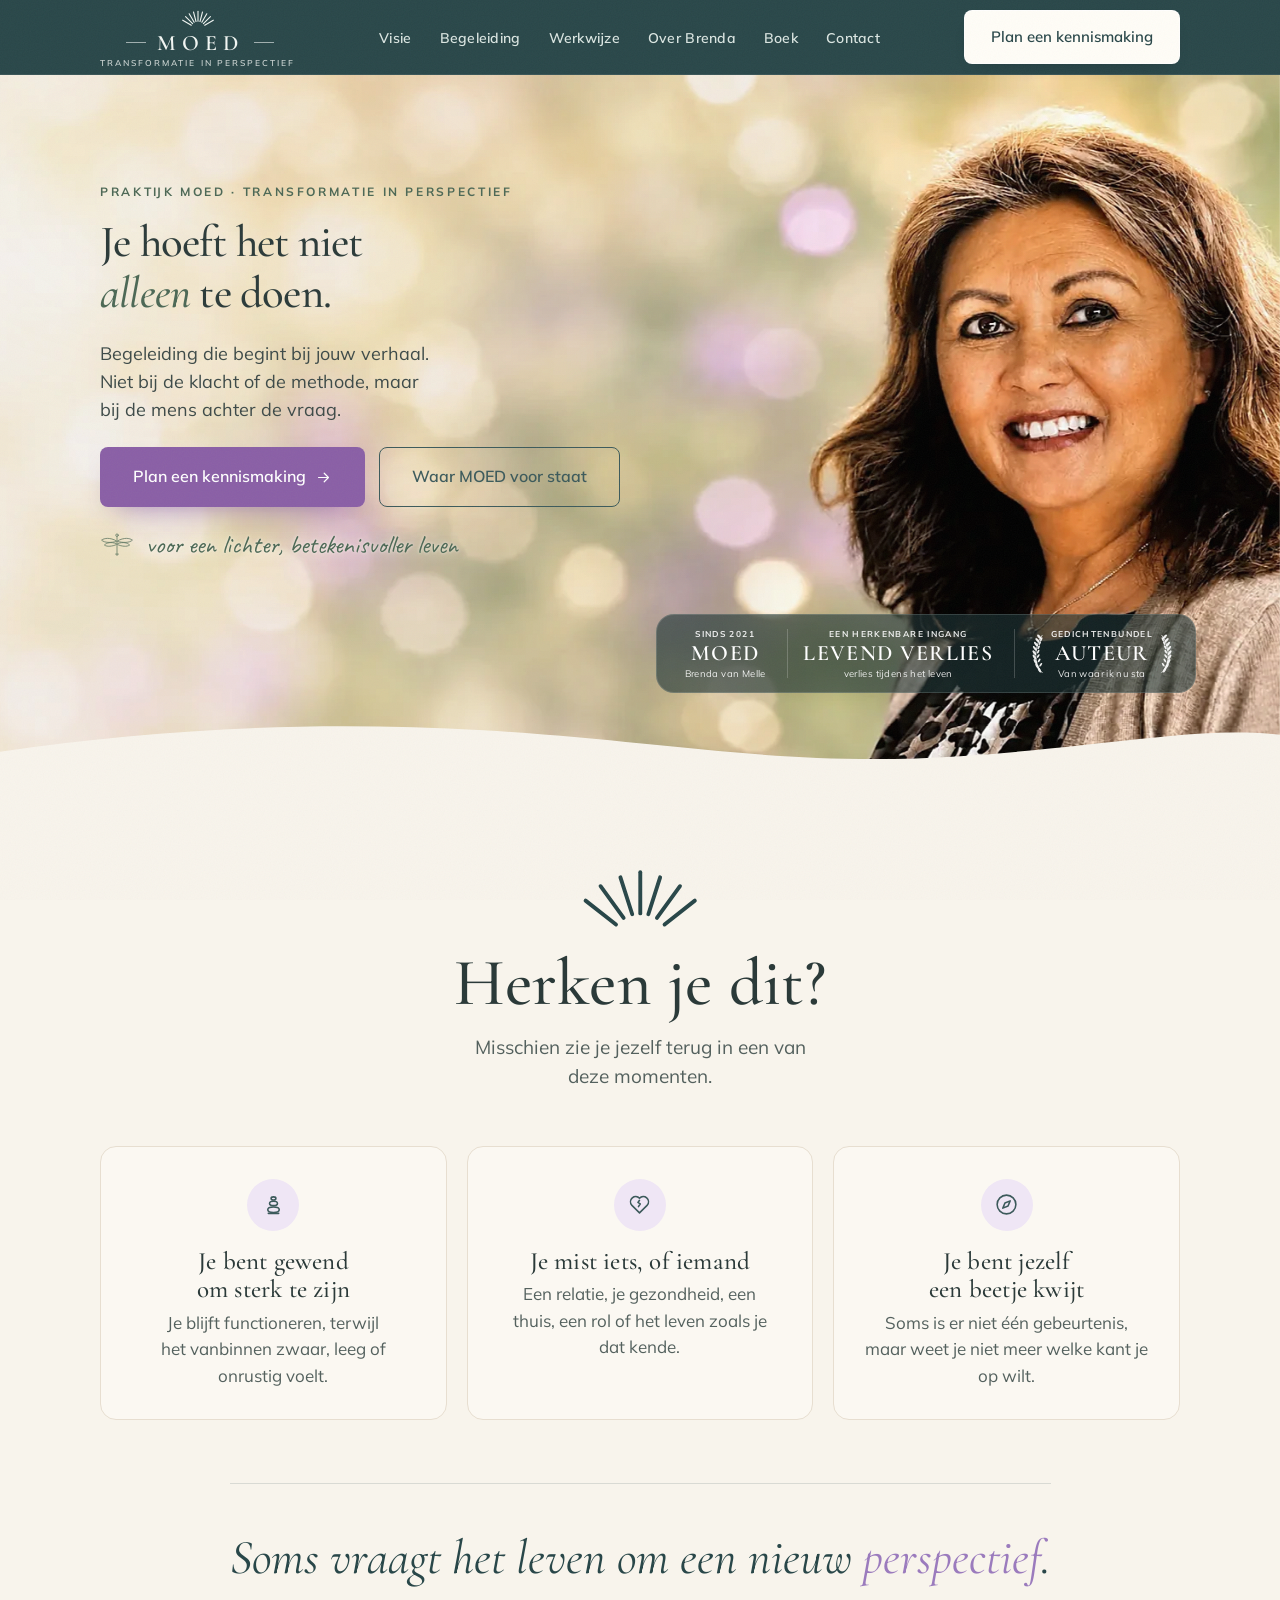
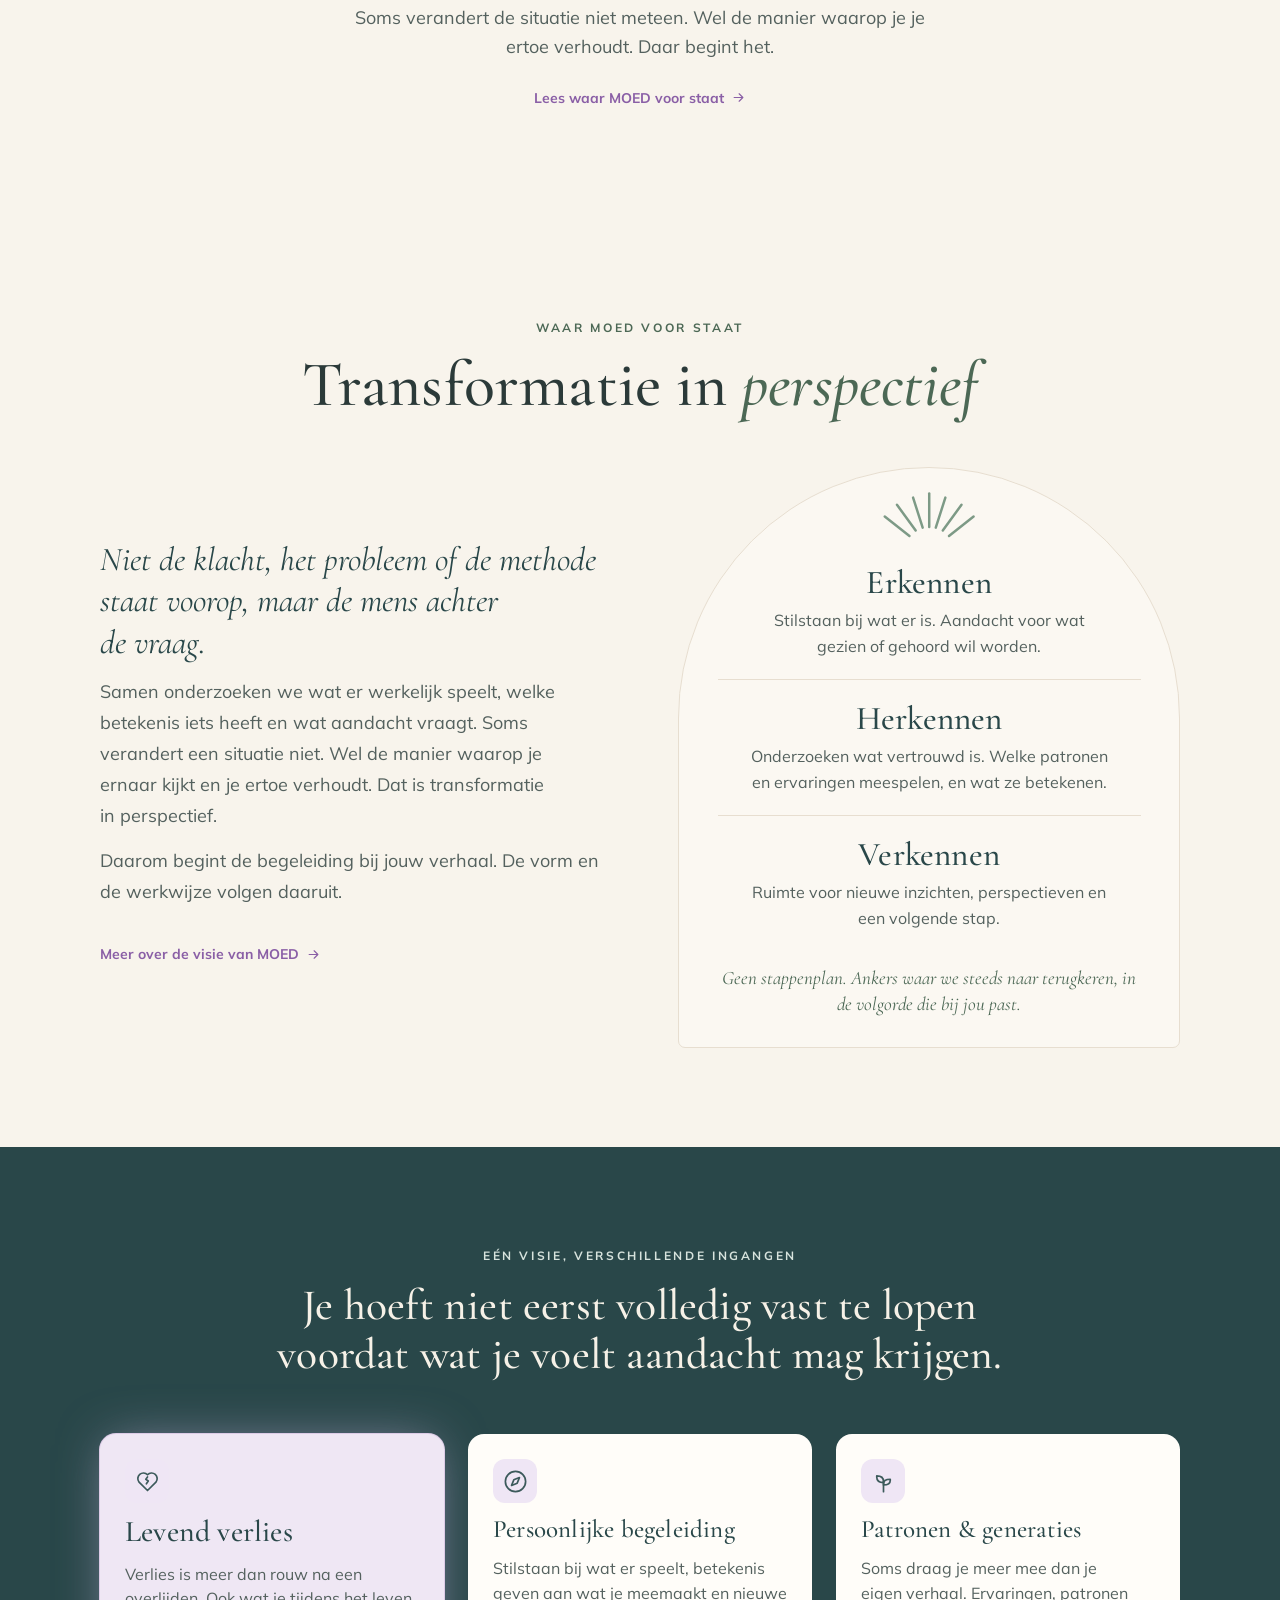
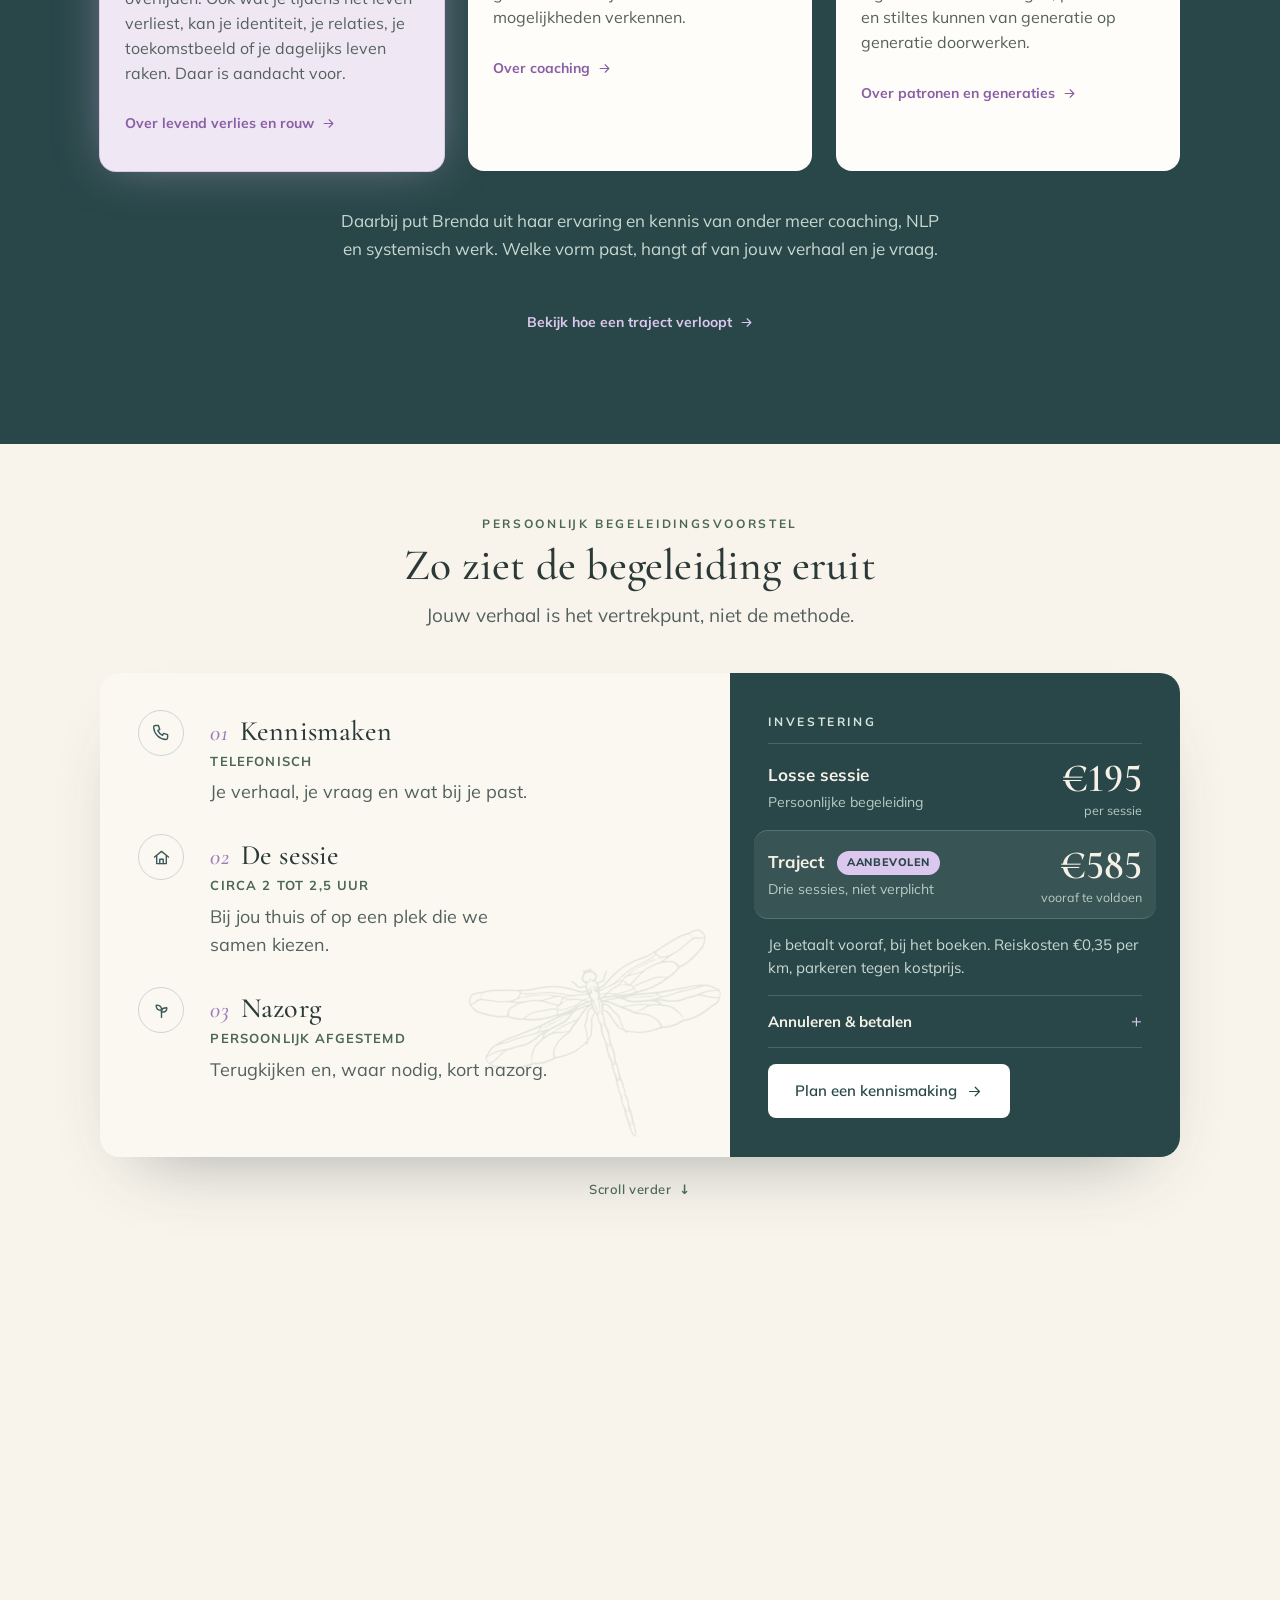
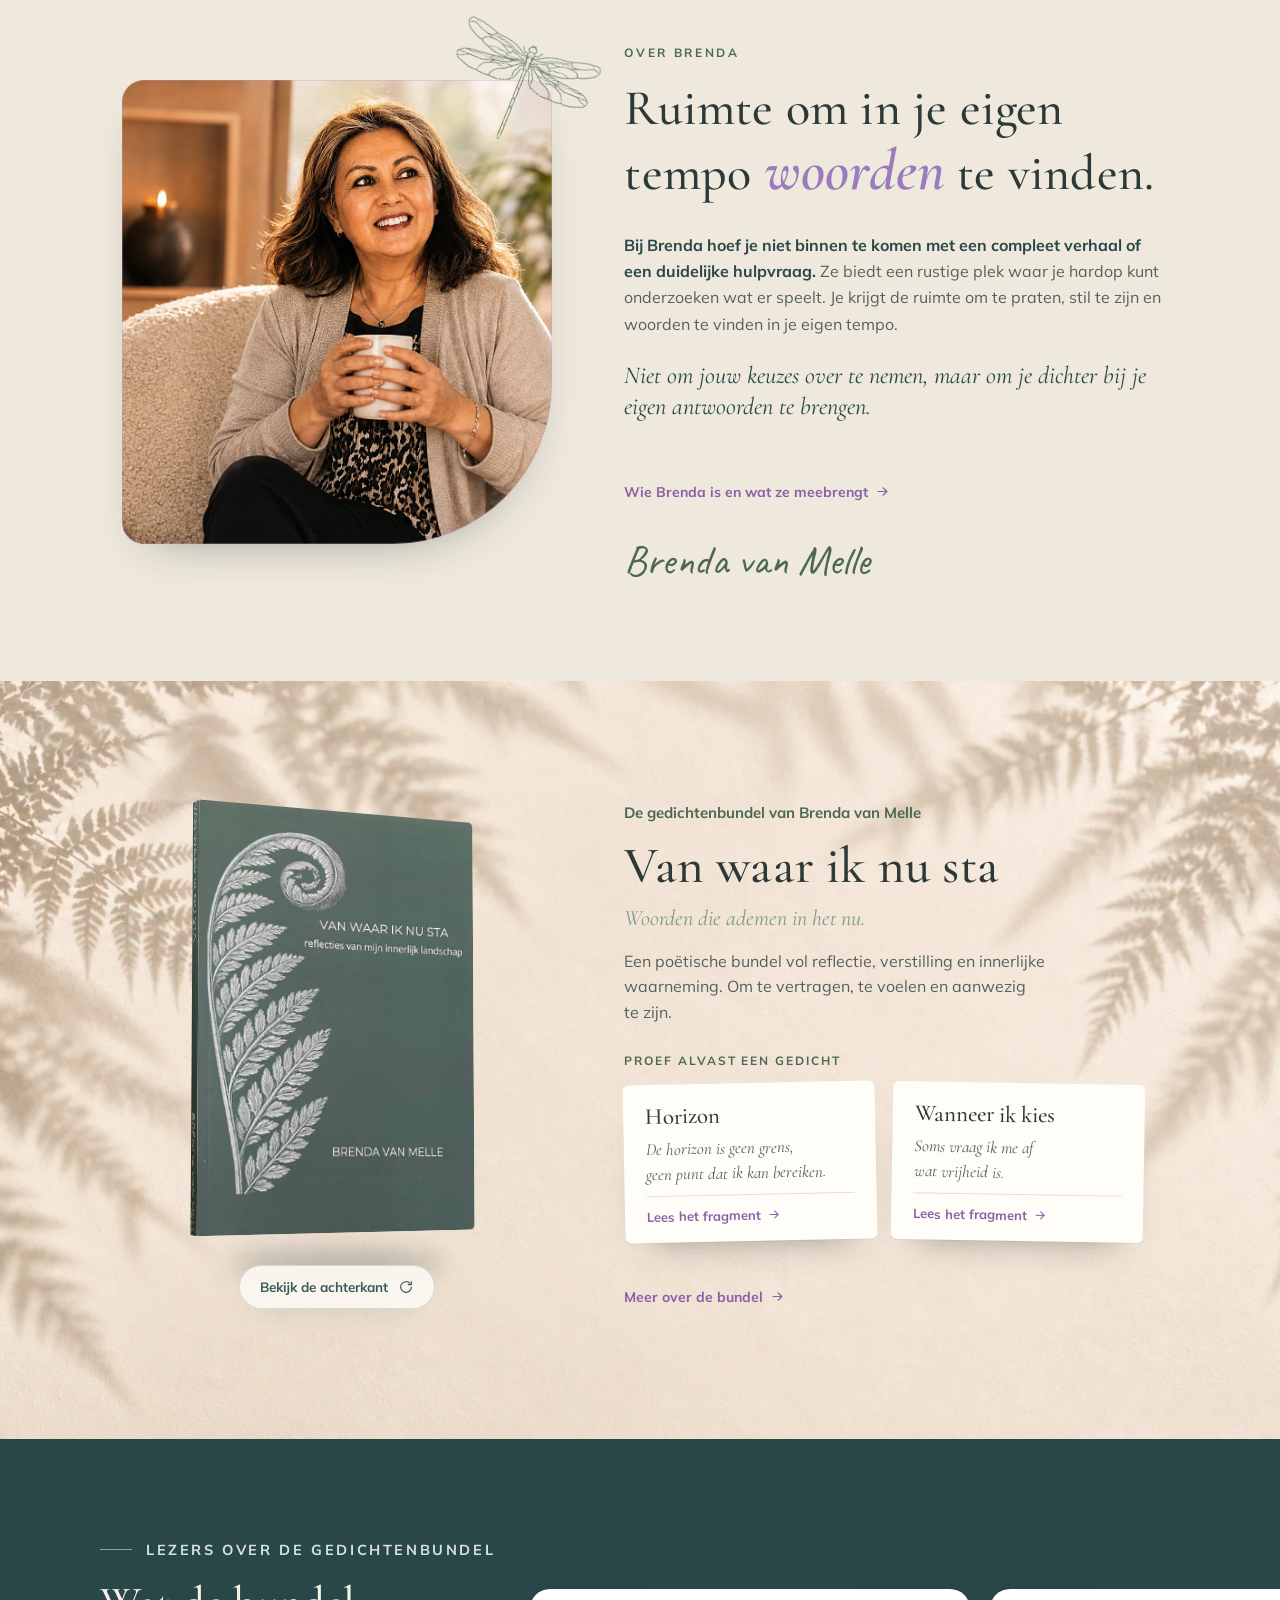
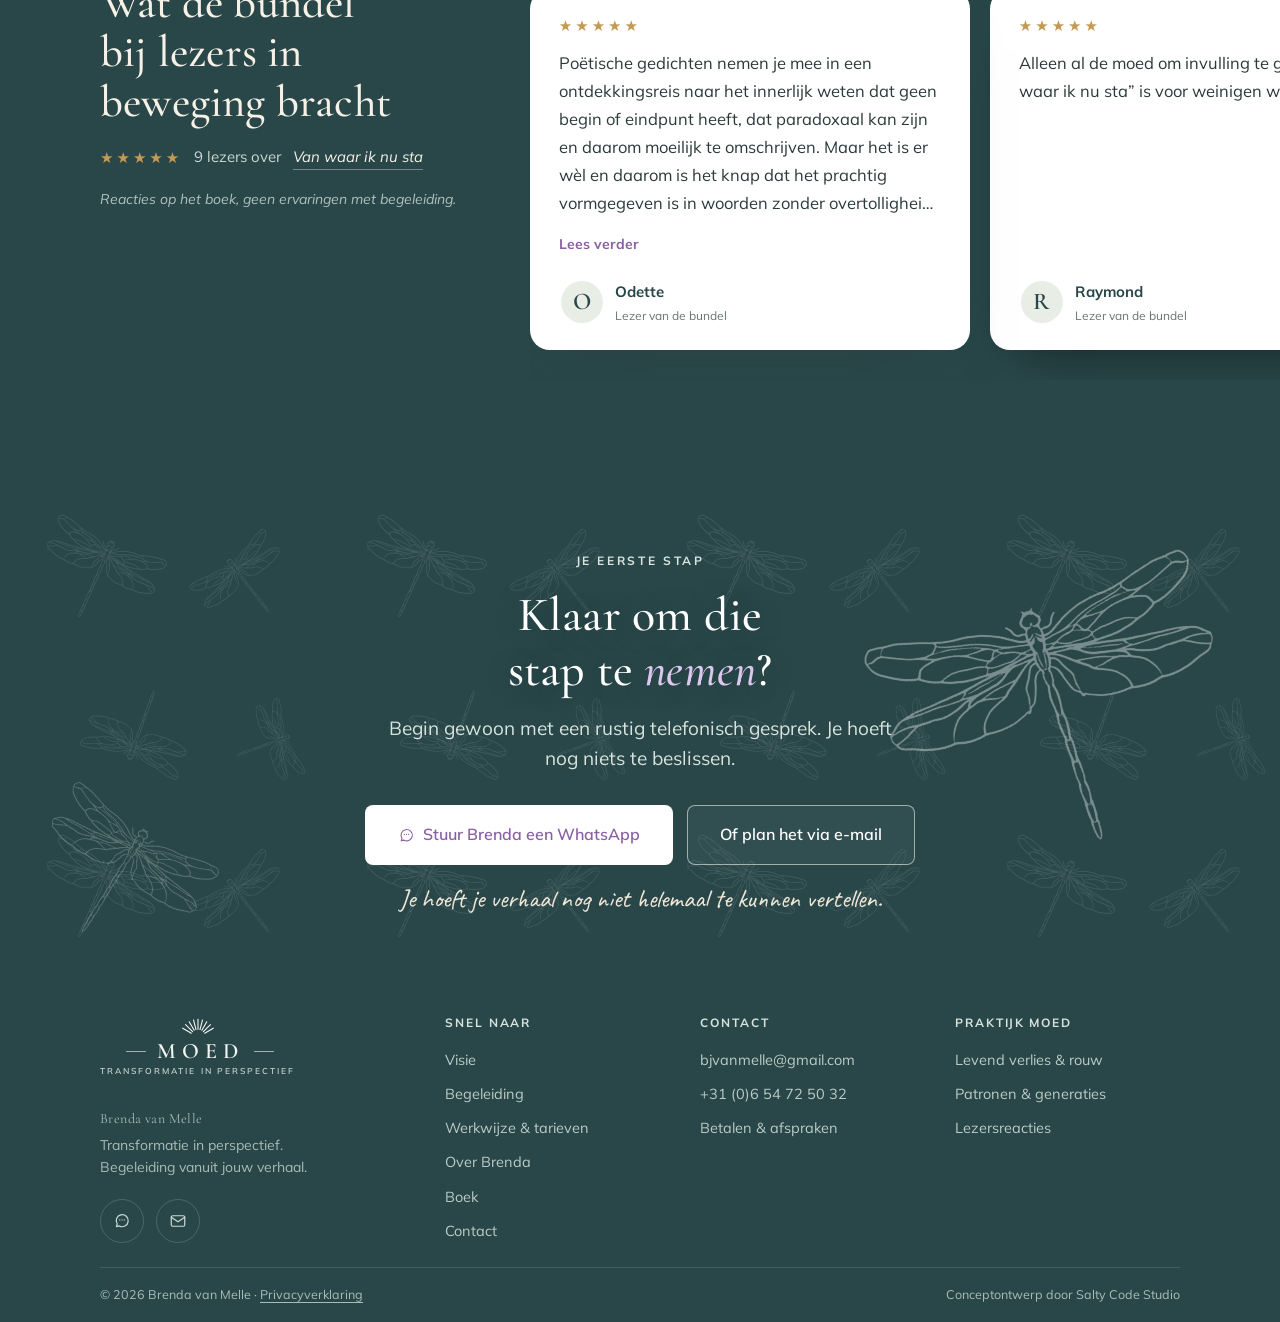
==== commit 281b5954: "Evaluatie Brenda 16 okt: visie voorop, ankers, levend verlies, betalen vooraf, locatie, lezersreacti" ====
--- a/index.html
+++ b/index.html
@@ -4,7 +4,7 @@
 <meta charset="utf-8">
 <meta name="viewport" content="width=device-width, initial-scale=1">
 <title>Brenda van Melle · Trauma, rouw, verlies &amp; life coaching</title>
-<meta name="description" content="Persoonlijke begeleiding bij trauma, rouw en verlies, systemische vragen, familieopstellingen en life coaching door Brenda van Melle.">
+<meta name="description" content="Praktijk MOED, transformatie in perspectief. Begeleiding door Brenda van Melle die begint bij jouw verhaal: bij levend verlies, rouw en patronen die je meedraagt.">
 <!-- Concept preview: remove this line at launch so the site can be found in search. -->
 <meta name="robots" content="noindex, nofollow">
 <link rel="preconnect" href="https://fonts.googleapis.com">
@@ -12,7 +12,7 @@
 <link href="https://fonts.googleapis.com/css2?family=Cormorant+Garamond:ital,wght@0,400;0,500;0,600;1,400;1,500;1,600&family=Mulish:wght@300;400;500;600;700&family=Caveat:wght@400;500;600&display=swap" rel="stylesheet">
 <link rel="stylesheet" href="assets/site.css">
 <script type="application/ld+json">
-{"@context":"https://schema.org","@type":"ProfessionalService","name":"Praktijk MOED","slogan":"Transformatie in perspectief","description":"Persoonlijke begeleiding bij trauma, rouw en verlies, systemisch werk, familieopstellingen en life coaching door Brenda van Melle. Sessies bij jou thuis.","email":"bjvanmelle@gmail.com","telephone":"+31654725032","founder":{"@type":"Person","name":"Brenda van Melle","jobTitle":"Rouw- en verliescoach, NLP practitioner, professioneel respijtzorgverlener, adviseur diversiteit en inclusie, spreker"},"knowsAbout":["Rouwbegeleiding","Traumabegeleiding","Verliesbegeleiding","Trauma-informed coaching","Levenscoaching","NLP","Professionele respijtzorg","Systemisch werk","Familieopstellingen","Publiek spreken"],"address":{"@type":"PostalAddress","addressLocality":"Amsterdam","addressCountry":"NL"},"foundingDate":"2021","priceRange":"€195 - €585"}
+{"@context":"https://schema.org","@type":"ProfessionalService","name":"Praktijk MOED","slogan":"Transformatie in perspectief","description":"Praktijk MOED, transformatie in perspectief. Begeleiding door Brenda van Melle bij levend verlies, rouw en patronen die van generatie op generatie doorwerken. Bij jou thuis of op een passende plek.","email":"bjvanmelle@gmail.com","telephone":"+31654725032","founder":{"@type":"Person","name":"Brenda van Melle","jobTitle":"Rouw- en verliescoach, NLP practitioner, professioneel respijtzorgverlener, adviseur diversiteit en inclusie, spreker"},"knowsAbout":["Rouwbegeleiding","Traumabegeleiding","Verliesbegeleiding","Trauma-informed coaching","Levenscoaching","NLP","Professionele respijtzorg","Systemisch werk","Familieopstellingen","Publiek spreken"],"address":{"@type":"PostalAddress","addressLocality":"Amsterdam","addressCountry":"NL"},"foundingDate":"2021","priceRange":"€195 - €585"}
 </script>
 </head>
 <body>
@@ -30,10 +30,10 @@
     </a>
     <nav aria-label="Hoofdmenu">
       <ul class="nav-links">
-        <li><a href="coaching.html">Coaching</a></li>
+        <li><a href="praktijk-moed.html">Visie</a></li>
+        <li><a href="coaching.html">Begeleiding</a></li>
         <li><a href="werkwijze.html">Werkwijze</a></li>
         <li><a href="over-brenda.html">Over Brenda</a></li>
-        <li><a href="getuigenissen.html">Getuigenissen</a></li>
         <li><a href="boek.html">Boek</a></li>
         <li><a href="contact.html">Contact</a></li>
       </ul>
@@ -48,10 +48,10 @@
 </header>
 
 <nav class="mobile-menu" id="mobileMenu" aria-label="Mobiel menu">
-  <a href="coaching.html">Coaching</a>
+  <a href="praktijk-moed.html">Visie</a>
+  <a href="coaching.html">Begeleiding</a>
   <a href="werkwijze.html">Werkwijze</a>
   <a href="over-brenda.html">Over Brenda</a>
-  <a href="getuigenissen.html">Getuigenissen</a>
   <a href="boek.html">Boek</a>
   <a href="contact.html">Contact</a>
   <a class="btn btn-header" href="contact.html#kennismaken">Plan een kennismaking</a>
@@ -64,14 +64,14 @@
   <div class="hero-bg" aria-hidden="true"></div>
   <div class="wrap hero-grid">
     <div class="hero-copy hero-in">
-      <span class="eyebrow">Trauma · rouw · verlies · life coaching</span>
+      <span class="eyebrow">Praktijk MOED · Transformatie in perspectief</span>
       <h1>Je hoeft het niet <em>alleen</em> te doen.</h1>
-      <p class="hero-lead">Persoonlijke begeleiding bij rouw, innerlijke groei en het hervinden van richting in je leven.</p>
+      <p class="hero-lead">Begeleiding die begint bij jouw verhaal. Niet bij de klacht of de methode, maar bij de mens achter de vraag.</p>
       <div class="hero-actions">
         <a class="btn btn-primary btn-lg" href="#contact">Plan een kennismaking
           <svg viewBox="0 0 24 24" fill="none" stroke="currentColor" stroke-width="1.7" stroke-linecap="round" stroke-linejoin="round"><path d="M5 12h14M13 6l6 6-6 6"/></svg>
         </a>
-        <a class="btn btn-ghost btn-lg" href="#coaching">Meer over coaching</a>
+        <a class="btn btn-ghost btn-lg" href="#visie">Waar MOED voor staat</a>
       </div>
       <div class="hero-script">
         <svg class="dragon" viewBox="0 0 48 40" fill="none" stroke="currentColor" stroke-width="1.1" stroke-linecap="round" stroke-linejoin="round"><circle cx="24" cy="6" r="1.8"/><path d="M24 8v27"/><path d="M22 33h4"/><path d="M23 14C14 9 6 10 2 13c4 4 13 4 21 2"/><path d="M25 14c9-5 17-4 21-1-4 4-13 4-21 2"/><path d="M23 18C15 15 9 17 6 20c4 3 11 2 17-.5"/><path d="M25 18c8-3 14-1 17 2-4 3-11 2-17-.5"/></svg>
@@ -79,12 +79,9 @@
       </div>
     </div>
   </div>
-  <!-- From Brenda's LinkedIn profile and the back cover of her book. -->
-  <ul class="hero-awards" aria-label="Brenda in het kort">
-    <li class="award award--plain"><span class="award-text"><span class="award-top">Sinds 2021</span><span class="award-big">Rouw &amp; verlies</span><span class="award-sub">coach &amp; begeleider</span></span></li>
-    <li class="award award--plain"><span class="award-text"><span class="award-top">Coaching</span><span class="award-big">NLP</span><span class="award-sub">practitioner</span></span></li>
-    <li class="award award--plain"><span class="award-text"><span class="award-top">Professioneel</span><span class="award-big">Respijtzorg</span><span class="award-sub">ontlasting voor mantelzorgers</span></span></li>
-    <li class="award award--plain"><span class="award-text"><span class="award-top">Lezingen &amp; keynotes</span><span class="award-big">Spreker</span><span class="award-sub">over verlies &amp; trauma</span></span></li>
+    <ul class="hero-awards" aria-label="Praktijk MOED in het kort">
+    <li class="award award--plain"><span class="award-text"><span class="award-top">Sinds 2021</span><span class="award-big">MOED</span><span class="award-sub">Brenda van Melle</span></span></li>
+    <li class="award award--plain"><span class="award-text"><span class="award-top">Een herkenbare ingang</span><span class="award-big">Levend verlies</span><span class="award-sub">verlies tijdens het leven</span></span></li>
     <li class="award"><svg class="laurel" aria-hidden="true"><use href="#laurel"/></svg><span class="award-text"><span class="award-top">Gedichtenbundel</span><span class="award-big">Auteur</span><span class="award-sub">Van waar ik nu sta</span></span><svg class="laurel flip" aria-hidden="true"><use href="#laurel"/></svg></li>
   </ul>
 </section>
@@ -113,8 +110,35 @@
       <li class="reveal d2"><span class="herken-ic" aria-hidden="true"><svg viewBox="0 0 24 24" fill="none" stroke="currentColor" stroke-width="1.5" stroke-linecap="round" stroke-linejoin="round"><circle cx="12" cy="12" r="9"/><path d="m8.5 15.5 2-5 5-2-2 5-5 2Z"/></svg></span><div><h3>Je bent jezelf een beetje kwijt</h3><p>Soms is er niet één gebeurtenis, maar weet je niet meer welke kant je op wilt.</p></div></li>
     </ul>
     <blockquote class="herken-quote reveal">Soms vraagt het leven om een nieuw <em>perspectief</em>.</blockquote>
-    <p class="herken-close reveal">Het doel is niet om iets zo snel mogelijk op te lossen, maar om samen te ontdekken wat er speelt en wat jij nodig hebt.</p>
-    <div class="herken-more reveal"><a class="link-more" href="#coaching">Bekijk hoe Brenda je kan begeleiden <svg viewBox="0 0 24 24" fill="none" stroke="currentColor" stroke-width="1.8" stroke-linecap="round" stroke-linejoin="round"><path d="M5 12h14M13 6l6 6-6 6"/></svg></a></div>
+    <p class="herken-close reveal">Soms verandert de situatie niet meteen. Wel de manier waarop je je ertoe verhoudt. Daar begint het.</p>
+    <div class="herken-more reveal"><a class="link-more" href="#visie">Lees waar MOED voor staat <svg viewBox="0 0 24 24" fill="none" stroke="currentColor" stroke-width="1.8" stroke-linecap="round" stroke-linejoin="round"><path d="M5 12h14M13 6l6 6-6 6"/></svg></a></div>
+  </div>
+</section>
+
+<!-- ============ VISION ============ -->
+<section class="vision section" id="visie" aria-labelledby="visionTitle">
+  <div class="wrap">
+    <div class="vision-head reveal">
+      <span class="eyebrow">Waar MOED voor staat</span>
+      <h2 id="visionTitle">Transformatie in <em>perspectief</em></h2>
+    </div>
+    <div class="vision-grid">
+      <div class="vision-copy reveal">
+        <p class="vision-lead">Niet de klacht, het probleem of de methode staat voorop, maar de mens achter de vraag.</p>
+        <p>Samen onderzoeken we wat er werkelijk speelt, welke betekenis iets heeft en wat aandacht vraagt. Soms verandert een situatie niet. Wel de manier waarop je ernaar kijkt en je ertoe verhoudt. Dat is transformatie in perspectief.</p>
+        <p>Daarom begint de begeleiding bij jouw verhaal. De vorm en de werkwijze volgen daaruit.</p>
+        <a class="link-more" href="praktijk-moed.html">Meer over de visie van MOED <svg viewBox="0 0 24 24" fill="none" stroke="currentColor" stroke-width="1.8" stroke-linecap="round" stroke-linejoin="round"><path d="M5 12h14M13 6l6 6-6 6"/></svg></a>
+      </div>
+      <div class="anchors reveal d1" aria-label="Drie ankers in de begeleiding">
+        <svg class="anchors-rays" viewBox="200 425 850 440" aria-hidden="true" focusable="false"><g fill="none" stroke="currentColor" stroke-width="22" stroke-linecap="round"><line x1="627" y1="455" x2="627" y2="752"/><line x1="484" y1="492" x2="569" y2="758"/><line x1="770" y1="492" x2="685" y2="758"/><line x1="341" y1="556" x2="507" y2="784"/><line x1="913" y1="556" x2="747" y2="784"/><line x1="233" y1="660" x2="452" y2="832"/><line x1="1020" y1="660" x2="802" y2="832"/></g></svg>
+        <ul class="anchor-list">
+          <li class="anchor"><h3>Erkennen</h3><p>Stilstaan bij wat er is. Aandacht voor wat gezien of gehoord wil worden.</p></li>
+          <li class="anchor"><h3>Herkennen</h3><p>Onderzoeken wat vertrouwd is. Welke patronen en ervaringen meespelen, en wat ze betekenen.</p></li>
+          <li class="anchor"><h3>Verkennen</h3><p>Ruimte voor nieuwe inzichten, perspectieven en een volgende stap.</p></li>
+        </ul>
+        <p class="anchors-note">Geen stappenplan. Ankers waar we steeds naar terugkeren, in de volgorde die bij jou past.</p>
+      </div>
+    </div>
   </div>
 </section>
 
@@ -122,28 +146,30 @@
 <section class="pattern section" id="coaching">
   <div class="wrap pattern-grid">
     <div class="pattern-quote reveal">
+      <span class="eyebrow">Eén visie, verschillende ingangen</span>
       <h2>Je hoeft niet eerst volledig vast te lopen voordat wat je voelt aandacht mag krijgen.</h2>
     </div>
     <div class="svc-grid">
-      <article class="svc reveal">
+      <article class="svc svc--lead reveal">
         <span class="ic"><svg viewBox="0 0 24 24" fill="none" stroke="currentColor" stroke-width="1.5" stroke-linecap="round" stroke-linejoin="round"><path d="M12 20 4.5 12.6a5 5 0 0 1 7.5-6.6 5 5 0 0 1 7.5 6.6L12 20Z"/><path d="m12 8-1.5 2 2.2 1.5L11 14"/></svg></span>
-        <h3>Rouw &amp; verlies</h3>
-        <p>Begeleiding bij trauma, rouw en levend verlies (Living Loss), zichtbaar én onzichtbaar, in jouw tempo.</p>
-        <a class="svc-pick link-more" href="rouw-en-verlies.html">Lees over rouwbegeleiding <svg viewBox="0 0 24 24" fill="none" stroke="currentColor" stroke-width="1.8" stroke-linecap="round" stroke-linejoin="round"><path d="M5 12h14M13 6l6 6-6 6"/></svg></a>
+        <h3>Levend verlies</h3>
+        <p>Verlies is meer dan rouw na een overlijden. Ook wat je tijdens het leven verliest, kan je identiteit, je relaties, je toekomstbeeld of je dagelijks leven raken. Daar is aandacht voor.</p>
+        <a class="svc-pick link-more" href="rouw-en-verlies.html">Over levend verlies en rouw <svg viewBox="0 0 24 24" fill="none" stroke="currentColor" stroke-width="1.8" stroke-linecap="round" stroke-linejoin="round"><path d="M5 12h14M13 6l6 6-6 6"/></svg></a>
       </article>
       <article class="svc reveal d1">
-        <span class="ic"><svg viewBox="0 0 24 24" fill="none" stroke="currentColor" stroke-width="1.5" stroke-linecap="round" stroke-linejoin="round"><path d="M12 21v-9"/><path d="M12 12c0-3-2-5-6-5v1c0 3 2 5 6 5Z"/><path d="M12 14c0-3 2-4 6-4v1c0 3-2 4-6 4Z"/></svg></span>
-        <h3>Innerlijke groei</h3>
-        <p>Ruimte om te groeien door systemisch te onderzoeken welke patronen, relaties en loyaliteiten met jou en je hulpvraag meebewegen.</p>
-        <a class="svc-pick link-more" href="innerlijke-groei.html">Ontdek wat je meedraagt <svg viewBox="0 0 24 24" fill="none" stroke="currentColor" stroke-width="1.8" stroke-linecap="round" stroke-linejoin="round"><path d="M5 12h14M13 6l6 6-6 6"/></svg></a>
+        <span class="ic"><svg viewBox="0 0 24 24" fill="none" stroke="currentColor" stroke-width="1.5" stroke-linecap="round" stroke-linejoin="round"><circle cx="12" cy="12" r="9"/><path d="m8.5 15.5 2-5 5-2-2 5-5 2Z"/></svg></span>
+        <h3>Persoonlijke begeleiding</h3>
+        <p>Stilstaan bij wat er speelt, betekenis geven aan wat je meemaakt en nieuwe mogelijkheden verkennen.</p>
+        <a class="svc-pick link-more" href="richting-en-zingeving.html">Over coaching <svg viewBox="0 0 24 24" fill="none" stroke="currentColor" stroke-width="1.8" stroke-linecap="round" stroke-linejoin="round"><path d="M5 12h14M13 6l6 6-6 6"/></svg></a>
       </article>
       <article class="svc reveal d2">
-        <span class="ic"><svg viewBox="0 0 24 24" fill="none" stroke="currentColor" stroke-width="1.5" stroke-linecap="round" stroke-linejoin="round"><circle cx="12" cy="12" r="9"/><path d="m8.5 15.5 2-5 5-2-2 5-5 2Z"/></svg></span>
-        <h3>Richting &amp; zingeving</h3>
-        <p>Met life coaching rustig onderzoeken welke volgende stap past bij jouw leven zoals het nu is.</p>
-        <a class="svc-pick link-more" href="richting-en-zingeving.html">Vind je volgende stap <svg viewBox="0 0 24 24" fill="none" stroke="currentColor" stroke-width="1.8" stroke-linecap="round" stroke-linejoin="round"><path d="M5 12h14M13 6l6 6-6 6"/></svg></a>
+        <span class="ic"><svg viewBox="0 0 24 24" fill="none" stroke="currentColor" stroke-width="1.5" stroke-linecap="round" stroke-linejoin="round"><path d="M12 21v-9"/><path d="M12 12c0-3-2-5-6-5v1c0 3 2 5 6 5Z"/><path d="M12 14c0-3 2-4 6-4v1c0 3-2 4-6 4Z"/></svg></span>
+        <h3>Patronen &amp; generaties</h3>
+        <p>Soms draag je meer mee dan je eigen verhaal. Ervaringen, patronen en stiltes kunnen van generatie op generatie doorwerken.</p>
+        <a class="svc-pick link-more" href="innerlijke-groei.html">Over patronen en generaties <svg viewBox="0 0 24 24" fill="none" stroke="currentColor" stroke-width="1.8" stroke-linecap="round" stroke-linejoin="round"><path d="M5 12h14M13 6l6 6-6 6"/></svg></a>
       </article>
     </div>
+    <p class="svc-method reveal">Daarbij put Brenda uit haar ervaring en kennis van onder meer coaching, NLP en systemisch werk. Welke vorm past, hangt af van jouw verhaal en je vraag.</p>
     <div class="svc-more reveal"><a class="link-more" href="#begeleiding">Bekijk hoe een traject verloopt <svg viewBox="0 0 24 24" fill="none" stroke="currentColor" stroke-width="1.8" stroke-linecap="round" stroke-linejoin="round"><path d="M5 12h14M13 6l6 6-6 6"/></svg></a></div>
   </div>
 </section>
@@ -167,9 +193,9 @@
           </article>
           <article class="journey-item">
             <span class="step-ic" aria-hidden="true"><svg viewBox="0 0 24 24" fill="none" stroke="currentColor" stroke-width="1.6" stroke-linecap="round" stroke-linejoin="round"><path d="M4 11.5 12 5l8 6.5"/><path d="M6.5 10v9h11v-9"/><path d="M10 19v-5h4v5"/></svg></span>
-            <h3><span class="step-num">02</span>Sessie bij jou thuis</h3>
+            <h3><span class="step-num">02</span>De sessie</h3>
             <span class="journey-meta">Circa 2 tot 2,5 uur</span>
-            <p>Een familieopstelling, afgestemd op wat er speelt.</p>
+            <p>Bij jou thuis of op een plek die we samen kiezen.</p>
           </article>
           <article class="journey-item">
             <span class="step-ic" aria-hidden="true"><svg viewBox="0 0 24 24" fill="none" stroke="currentColor" stroke-width="1.6" stroke-linecap="round" stroke-linejoin="round"><path d="M12 21v-9"/><path d="M12 12c0-3-2-5-6-5v1c0 3 2 5 6 5Z"/><path d="M12 14c0-3 2-4 6-4v1c0 3-2 4-6 4Z"/></svg></span>
@@ -187,12 +213,12 @@
         </div>
         <div class="rate-row is-featured">
           <p class="rate-name">Traject <em class="rate-badge">Aanbevolen</em><span>Drie sessies, niet verplicht</span></p>
-          <p class="rate-amount">€585<span>bij aanvang gefactureerd</span></p>
+          <p class="rate-amount">€585<span>vooraf te voldoen</span></p>
         </div>
-        <p class="rate-context">Bij jou thuis. Reiskosten €0,35 per km, parkeren tegen kostprijs.</p>
+        <p class="rate-context">Je betaalt vooraf, bij het boeken. Reiskosten €0,35 per km, parkeren tegen kostprijs.</p>
         <details class="practical-details">
           <summary>Annuleren &amp; betalen</summary>
-          <div><p>Tot 48 uur vooraf kosteloos. Binnen 48 uur wordt 50% berekend; binnen 24 uur of bij een no-show 100%. Bij calamiteiten zoek je samen met Brenda naar een passende oplossing.</p><p>Een losse sessie betaal je contant of via Tikkie. Het traject van drie sessies wordt bij aanvang gefactureerd.</p></div>
+          <div><p>Je betaalt de sessie vooraf, bij het boeken. Een factuur kun je altijd aanvragen.</p><p>Verzetten of annuleren kan kosteloos tot 48 uur vooraf. Daarna ontvang je 50% terug; binnen 24 uur of bij niet verschijnen vervalt het bedrag. Bij overmacht zoeken we samen een oplossing.</p><p><a href="werkwijze.html#afspraken">Alle afspraken over betalen en locatie</a></p></div>
         </details>
         <a class="btn btn-light rate-cta" href="#contact">Plan een kennismaking <svg viewBox="0 0 24 24" fill="none" stroke="currentColor" stroke-width="1.7" stroke-linecap="round" stroke-linejoin="round"><path d="M5 12h14M13 6l6 6-6 6"/></svg></a>
       </aside>
@@ -213,68 +239,8 @@
       <h2>Ruimte om in je eigen tempo <em>woorden</em> te vinden.</h2>
       <p><strong>Bij Brenda hoef je niet binnen te komen met een compleet verhaal of een duidelijke hulpvraag.</strong> Ze biedt een rustige plek waar je hardop kunt onderzoeken wat er speelt. Je krijgt de ruimte om te praten, stil te zijn en woorden te vinden in je eigen tempo.</p>
       <blockquote class="about-quote">Niet om jouw keuzes over te nemen, maar om je dichter bij je eigen antwoorden te brengen.</blockquote>
-      <ul class="about-pills" aria-label="Waar Brenda mee werkt"><li>Trauma- &amp; rouwbegeleiding</li><li>Living Loss</li><li>Systemisch werk</li><li>Familieopstellingen</li><li>Life coaching</li></ul>
+      <a class="link-more" href="over-brenda.html">Wie Brenda is en wat ze meebrengt <svg viewBox="0 0 24 24" fill="none" stroke="currentColor" stroke-width="1.8" stroke-linecap="round" stroke-linejoin="round"><path d="M5 12h14M13 6l6 6-6 6"/></svg></a>
       <p class="about-sign" aria-hidden="true">Brenda van Melle</p>
-    </div>
-  </div>
-</section>
-
-<!-- ============ READERS ============ -->
-<section class="story section" id="getuigenissen" aria-labelledby="reviewsTitle">
-  <div class="wrap story-grid">
-    <div class="story-reviews">
-      <span class="eyebrow reveal">Lezersreacties op de gedichtenbundel</span>
-      <h2 id="reviewsTitle" class="reveal">Wat Brenda’s woorden bij anderen in beweging brachten</h2>
-      <p class="review-meta reveal"><span class="stars" aria-hidden="true">★★★★★</span>9 lezers over <a class="book-link" href="#boek"><em>Van waar ik nu sta</em></a></p>
-      <div class="testi-stage" role="region" aria-roledescription="carrousel" aria-label="Reacties op Brenda’s gedichtenbundel">
-  <div class="testi-grid" id="testiTrack" tabindex="0" aria-label="Lezersreacties; gebruik de pijltjestoetsen om te bladeren">
-        <figure class="quote is-active" aria-label="Reactie 1 van 9">
-          <span class="stars" role="img" aria-label="5 van 5 sterren">★★★★★</span>
-          <blockquote class="review-bubble"><p>Poëtische gedichten nemen je mee in een ontdekkingsreis naar het innerlijk weten dat geen begin of eindpunt heeft, dat paradoxaal kan zijn en daarom moeilijk te omschrijven. Maar het is er wèl en daarom is het knap dat het prachtig vormgegeven is in woorden zonder overtolligheid, want essentie ligt in de eenvoud.</p></blockquote>
-          <figcaption class="who"><span class="review-initial" aria-hidden="true">O</span><span><span class="name">Odette</span><span class="reader-role">Lezer van de bundel</span></span></figcaption>
-        </figure>
-        <figure class="quote" aria-label="Reactie 2 van 9">
-          <span class="stars" role="img" aria-label="5 van 5 sterren">★★★★★</span>
-          <blockquote class="review-bubble"><p>Alleen al de moed om invulling te geven aan “Van waar ik nu sta” is voor weinigen weggelegd.</p></blockquote>
-          <figcaption class="who"><span class="review-initial" aria-hidden="true">R</span><span><span class="name">Raymond</span><span class="reader-role">Lezer van de bundel</span></span></figcaption>
-        </figure>
-        <figure class="quote" aria-label="Reactie 3 van 9">
-          <span class="stars" role="img" aria-label="5 van 5 sterren">★★★★★</span>
-          <blockquote class="review-bubble"><p>De poëzie van Brenda raakt diep, elk woord “staat”. Ze biedt mij herkenning van mijn ervaringen: met mijzelf, relaties en mijn levensweg. Wonderschone pareltjes, om traag tot me te nemen en te laten bezinken.</p></blockquote>
-          <figcaption class="who"><span class="review-initial" aria-hidden="true">A</span><span><span class="name">Alize</span><span class="reader-role">Lezer van de bundel</span></span></figcaption>
-        </figure>
-        <figure class="quote" aria-label="Reactie 4 van 9">
-          <span class="stars" role="img" aria-label="5 van 5 sterren">★★★★★</span>
-          <blockquote class="review-bubble"><p>Woorden die je toevallen als glinsterende parels die fluisteren van eenheid. In deze kostbare bundel valt je leven samen en opent zich een verlangen de wereld in te stappen met alles wat er is. Om langzaam te lezen en te verwonderen.</p></blockquote>
-          <figcaption class="who"><span class="review-initial" aria-hidden="true">M</span><span><span class="name">Mirjam</span><span class="reader-role">Lezer van de bundel</span></span></figcaption>
-        </figure>
-        <figure class="quote" aria-label="Reactie 5 van 9">
-          <span class="stars" role="img" aria-label="5 van 5 sterren">★★★★★</span>
-          <blockquote class="review-bubble"><p>Een diepgaande “inkijk”, verhelderend, openhartig en kwetsbaar.</p></blockquote>
-          <figcaption class="who"><span class="review-initial" aria-hidden="true">J</span><span><span class="name">Jan</span><span class="reader-role">Lezer van de bundel</span></span></figcaption>
-        </figure>
-        <figure class="quote" aria-label="Reactie 6 van 9">
-          <span class="stars" role="img" aria-label="5 van 5 sterren">★★★★★</span>
-          <blockquote class="review-bubble"><p>Met 20 jaar staat de horizon voor de oneindige ruimte en mogelijkheden om de wereld te ontdekken. Op bijna 90-jarige leeftijd heeft de horizon voor mij de invulling van de stip die steeds dichterbij komt. De poëzie van Brenda zet met mildheid een ieder in beweging om te reflecteren op wat is en wat nog komen zal.</p></blockquote>
-          <figcaption class="who"><span class="review-initial" aria-hidden="true">M</span><span><span class="name">Marianne</span><span class="reader-role">Lezer van de bundel</span></span></figcaption>
-        </figure>
-        <figure class="quote" aria-label="Reactie 7 van 9">
-          <span class="stars" role="img" aria-label="5 van 5 sterren">★★★★★</span>
-          <blockquote class="review-bubble"><p>Fijn om van Brenda’s mooie schrijfstijl en inzichten te kunnen genieten. Ik heb de bundel in een keer uitgelezen, hetgeen ik geen verrassing vond. Waarschijnlijk zal ik het nog vaker gaan lezen. Ik zal wachten op het volgende boek dat misschien nog gaat komen van haar hand. Ook die zal ik direct met positieve nieuwsgierigheid, bijna gretigheid, aanschaffen.</p></blockquote>
-          <figcaption class="who"><span class="review-initial" aria-hidden="true">A</span><span><span class="name">Angelique</span><span class="reader-role">Lezer van de bundel</span></span></figcaption>
-        </figure>
-        <figure class="quote" aria-label="Reactie 8 van 9">
-          <span class="stars" role="img" aria-label="5 van 5 sterren">★★★★★</span>
-          <blockquote class="review-bubble"><p>Brenda heeft indrukwekkend mooie gedichten geschreven. De bundel is een integere zielsreis. Met zachte maar ook krachtige taal omschrijft Brenda over de ontmoeting met zichzelf. Zonder oordeel, geen verwachtingen maar in aanwezigheid. De gedichtenbundel nodigt uit tot zelfreflectie. En in rust je hart te volgen. Zodra je deze bundel opent en leest begint licht te schijnen en komen de emoties. Brenda moedigt aan “echt” naar het leven te kijken en luisteren. In verbinding met jezelf, anderen en verwondering. Met deze gedichtenbundel weet Brenda de juiste snaar te raken!</p></blockquote>
-          <figcaption class="who"><span class="review-initial" aria-hidden="true">J</span><span><span class="name">Jeannette</span><span class="reader-role">Lezer van de bundel</span></span></figcaption>
-        </figure>
-        <figure class="quote" aria-label="Reactie 9 van 9">
-          <span class="stars" role="img" aria-label="5 van 5 sterren">★★★★★</span>
-          <blockquote class="review-bubble"><p>Haar toegankelijke gedichten hebben een warm timbre. Het mooi handzame boekje nodigt uit tot bezinning over de vraag wat “leven” voor je inhoudt. Leven in het moment is een uitnodiging om thuis te komen bij jezelf, hier en nu. Een diepe verbondenheid met alles wat was en is, markeert haar gedichten. Dankbaarheid en verbinding met de ander is een sterke stroom die resoneert in dit boekje. De bundel “Van waar ik nu sta” smaakt naar meer, naar een mogelijk vervolg.</p></blockquote>
-          <figcaption class="who"><span class="review-initial" aria-hidden="true">“</span><span><span class="name">Naam niet vermeld</span><span class="reader-role">Lezer van de bundel</span></span></figcaption>
-        </figure>
-      </div>
-      </div>
     </div>
   </div>
 </section>
@@ -314,6 +280,66 @@
   </div>
 </section>
 
+<!-- ============ READERS ============ -->
+<section class="story section" id="getuigenissen" aria-labelledby="reviewsTitle">
+  <div class="wrap story-grid">
+    <div class="story-reviews">
+      <span class="eyebrow reveal">Lezers over de gedichtenbundel</span>
+      <h2 id="reviewsTitle" class="reveal">Wat de bundel bij lezers in beweging bracht</h2>
+      <p class="review-meta reveal"><span class="stars" aria-hidden="true">★★★★★</span>9 lezers over <a class="book-link" href="#boek"><em>Van waar ik nu sta</em></a><span class="review-kind">Reacties op het boek, geen ervaringen met begeleiding.</span></p>
+      <div class="testi-stage" role="region" aria-roledescription="carrousel" aria-label="Reacties op Brenda’s gedichtenbundel">
+  <div class="testi-grid" id="testiTrack" tabindex="0" aria-label="Lezersreacties; gebruik de pijltjestoetsen om te bladeren">
+        <figure class="quote is-active" aria-label="Reactie 1 van 9">
+          <span class="stars" role="img" aria-label="5 van 5 sterren">★★★★★</span>
+          <blockquote class="review-bubble"><p>Poëtische gedichten nemen je mee in een ontdekkingsreis naar het innerlijk weten dat geen begin of eindpunt heeft, dat paradoxaal kan zijn en daarom moeilijk te omschrijven. Maar het is er wèl en daarom is het knap dat het prachtig vormgegeven is in woorden zonder overtolligheid, want essentie ligt in de eenvoud.</p></blockquote>
+          <figcaption class="who"><span class="review-initial" aria-hidden="true">O</span><span><span class="name">Odette</span><span class="reader-role">Lezer van de bundel</span></span></figcaption>
+        </figure>
+        <figure class="quote" aria-label="Reactie 2 van 9">
+          <span class="stars" role="img" aria-label="5 van 5 sterren">★★★★★</span>
+          <blockquote class="review-bubble"><p>Alleen al de moed om invulling te geven aan “Van waar ik nu sta” is voor weinigen weggelegd.</p></blockquote>
+          <figcaption class="who"><span class="review-initial" aria-hidden="true">R</span><span><span class="name">Raymond</span><span class="reader-role">Lezer van de bundel</span></span></figcaption>
+        </figure>
+        <figure class="quote" aria-label="Reactie 3 van 9">
+          <span class="stars" role="img" aria-label="5 van 5 sterren">★★★★★</span>
+          <blockquote class="review-bubble"><p>De poëzie van Brenda raakt diep, elk woord “staat”. Ze biedt mij herkenning van mijn ervaringen: met mijzelf, relaties en mijn levensweg. Wonderschone pareltjes, om traag tot me te nemen en te laten bezinken.</p></blockquote>
+          <figcaption class="who"><span class="review-initial" aria-hidden="true">A</span><span><span class="name">Alize</span><span class="reader-role">Lezer van de bundel</span></span></figcaption>
+        </figure>
+        <figure class="quote" aria-label="Reactie 4 van 9">
+          <span class="stars" role="img" aria-label="5 van 5 sterren">★★★★★</span>
+          <blockquote class="review-bubble"><p>Woorden die je toevallen als glinsterende parels die fluisteren van eenheid. In deze kostbare bundel valt je leven samen en opent zich een verlangen de wereld in te stappen met alles wat er is. Om langzaam te lezen en te verwonderen.</p></blockquote>
+          <figcaption class="who"><span class="review-initial" aria-hidden="true">M</span><span><span class="name">Mirjam</span><span class="reader-role">Lezer van de bundel</span></span></figcaption>
+        </figure>
+        <figure class="quote" aria-label="Reactie 5 van 9">
+          <span class="stars" role="img" aria-label="5 van 5 sterren">★★★★★</span>
+          <blockquote class="review-bubble"><p>Een diepgaande “inkijk”, verhelderend, openhartig en kwetsbaar.</p></blockquote>
+          <figcaption class="who"><span class="review-initial" aria-hidden="true">J</span><span><span class="name">Jan</span><span class="reader-role">Lezer van de bundel</span></span></figcaption>
+        </figure>
+        <figure class="quote" aria-label="Reactie 6 van 9">
+          <span class="stars" role="img" aria-label="5 van 5 sterren">★★★★★</span>
+          <blockquote class="review-bubble"><p>Met 20 jaar staat de horizon voor de oneindige ruimte en mogelijkheden om de wereld te ontdekken. Op bijna 90-jarige leeftijd heeft de horizon voor mij de invulling van de stip die steeds dichterbij komt. De poëzie van Brenda zet met mildheid een ieder in beweging om te reflecteren op wat is en wat nog komen zal.</p></blockquote>
+          <figcaption class="who"><span class="review-initial" aria-hidden="true">M</span><span><span class="name">Marianne</span><span class="reader-role">Lezer van de bundel</span></span></figcaption>
+        </figure>
+        <figure class="quote" aria-label="Reactie 7 van 9">
+          <span class="stars" role="img" aria-label="5 van 5 sterren">★★★★★</span>
+          <blockquote class="review-bubble"><p>Fijn om van Brenda’s mooie schrijfstijl en inzichten te kunnen genieten. Ik heb de bundel in een keer uitgelezen, hetgeen ik geen verrassing vond. Waarschijnlijk zal ik het nog vaker gaan lezen. Ik zal wachten op het volgende boek dat misschien nog gaat komen van haar hand. Ook die zal ik direct met positieve nieuwsgierigheid, bijna gretigheid, aanschaffen.</p></blockquote>
+          <figcaption class="who"><span class="review-initial" aria-hidden="true">A</span><span><span class="name">Angelique</span><span class="reader-role">Lezer van de bundel</span></span></figcaption>
+        </figure>
+        <figure class="quote" aria-label="Reactie 8 van 9">
+          <span class="stars" role="img" aria-label="5 van 5 sterren">★★★★★</span>
+          <blockquote class="review-bubble"><p>Brenda heeft indrukwekkend mooie gedichten geschreven. De bundel is een integere zielsreis. Met zachte maar ook krachtige taal omschrijft Brenda over de ontmoeting met zichzelf. Zonder oordeel, geen verwachtingen maar in aanwezigheid. De gedichtenbundel nodigt uit tot zelfreflectie. En in rust je hart te volgen. Zodra je deze bundel opent en leest begint licht te schijnen en komen de emoties. Brenda moedigt aan “echt” naar het leven te kijken en luisteren. In verbinding met jezelf, anderen en verwondering. Met deze gedichtenbundel weet Brenda de juiste snaar te raken!</p></blockquote>
+          <figcaption class="who"><span class="review-initial" aria-hidden="true">J</span><span><span class="name">Jeannette</span><span class="reader-role">Lezer van de bundel</span></span></figcaption>
+        </figure>
+        <figure class="quote" aria-label="Reactie 9 van 9">
+          <span class="stars" role="img" aria-label="5 van 5 sterren">★★★★★</span>
+          <blockquote class="review-bubble"><p>Haar toegankelijke gedichten hebben een warm timbre. Het mooi handzame boekje nodigt uit tot bezinning over de vraag wat “leven” voor je inhoudt. Leven in het moment is een uitnodiging om thuis te komen bij jezelf, hier en nu. Een diepe verbondenheid met alles wat was en is, markeert haar gedichten. Dankbaarheid en verbinding met de ander is een sterke stroom die resoneert in dit boekje. De bundel “Van waar ik nu sta” smaakt naar meer, naar een mogelijk vervolg.</p></blockquote>
+          <figcaption class="who"><span class="review-initial" aria-hidden="true">“</span><span><span class="name">Naam niet vermeld</span><span class="reader-role">Lezer van de bundel</span></span></figcaption>
+        </figure>
+      </div>
+      </div>
+    </div>
+  </div>
+</section>
+
 <!-- ============ CTA BAND (dragonfly) ============ -->
 <section class="cta-band" id="contact">
   <span class="cta-dragon one" aria-hidden="true"></span>
@@ -349,7 +375,7 @@
           </span>
         </a>
         <p class="foot-name">Brenda van Melle</p>
-        <p>Coaching voor leven, rouw &amp; groei. Voor een lichter, betekenisvoller leven.</p>
+        <p>Transformatie in perspectief. Begeleiding vanuit jouw verhaal.</p>
         <div class="socials">
           <!-- Add Instagram / Facebook / LinkedIn here once Brenda shares her profile URLs. -->
           <a href="https://wa.me/31654725032?text=Hallo%20Brenda%2C%20ik%20wil%20graag%20een%20telefonische%20kennismaking%20plannen." target="_blank" rel="noopener" aria-label="WhatsApp"><svg viewBox="0 0 24 24" fill="none" stroke="currentColor" stroke-width="1.6" stroke-linecap="round" stroke-linejoin="round" aria-hidden="true"><path d="M4.5 19.5 5.6 16A8 8 0 1 1 8.4 18.6Z"/><path d="M9 10.5h.01M12 10.5h.01M15 10.5h.01"/></svg></a>
@@ -358,15 +384,15 @@
       </div>
       <div class="foot-col">
         <h2 class="foot-title">Snel naar</h2>
-        <ul><li><a href="coaching.html">Coaching</a></li><li><a href="werkwijze.html">Werkwijze &amp; tarieven</a></li><li><a href="over-brenda.html">Over Brenda</a></li><li><a href="getuigenissen.html">Getuigenissen</a></li><li><a href="boek.html">Boek</a></li><li><a href="contact.html">Contact</a></li></ul>
+        <ul><li><a href="praktijk-moed.html">Visie</a></li><li><a href="coaching.html">Begeleiding</a></li><li><a href="werkwijze.html">Werkwijze &amp; tarieven</a></li><li><a href="over-brenda.html">Over Brenda</a></li><li><a href="boek.html">Boek</a></li><li><a href="contact.html">Contact</a></li></ul>
       </div>
       <div class="foot-col">
         <h2 class="foot-title">Contact</h2>
-        <ul><li><a href="mailto:bjvanmelle@gmail.com">bjvanmelle@gmail.com</a></li><li><a href="tel:+31654725032">+31 (0)6 54 72 50 32</a></li><li><a href="familieopstellingen.html">Familieopstellingen bij jou thuis</a></li></ul>
+        <ul><li><a href="mailto:bjvanmelle@gmail.com">bjvanmelle@gmail.com</a></li><li><a href="tel:+31654725032">+31 (0)6 54 72 50 32</a></li><li><a href="werkwijze.html#afspraken">Betalen &amp; afspraken</a></li></ul>
       </div>
       <div class="foot-col">
         <h2 class="foot-title">Praktijk MOED</h2>
-        <ul><li><a href="praktijk-moed.html">Transformatie in perspectief</a></li><li><a href="systemische-begeleiding.html">Systemische begeleiding</a></li><li><a href="rouw-en-verlies.html">Trauma-, rouw- &amp; verliesbegeleiding</a></li></ul>
+        <ul><li><a href="rouw-en-verlies.html">Levend verlies &amp; rouw</a></li><li><a href="innerlijke-groei.html">Patronen &amp; generaties</a></li><li><a href="getuigenissen.html">Lezersreacties</a></li></ul>
       </div>
     </div>
     <div class="foot-bottom">
--- a/assets/site.css
+++ b/assets/site.css
@@ -968,6 +968,43 @@
   .hero::before,.cta-band::before{animation:none;opacity:.25}
   .hero-bg,.book-closed,.review-cover,.practical-scrollhint span,.about-dragon,.cta-dragon,.book-glow,.book-motes span,.book3d-float,.book3d-shadow,.b-front::after{animation:none}
 }
+/* phones: keep Brenda in frame, below the text instead of cropped off the right edge */
+@media(max-width:680px){
+  .hero{--hero-photo-h:max(calc(540px + 113vw),calc(2480px - 383vw))}
+  .hero,.hero-grid{min-height:0}
+  .hero-bg{bottom:auto;height:var(--hero-photo-h);background-position:right bottom;transform-origin:80% 85%}
+  .hero-copy{min-height:var(--hero-photo-h);justify-content:flex-start}
+}
+
+/* ============ evaluation 16 Oct: vision + anchors ============ */
+.vision{background:var(--cream)}
+.vision-head{text-align:center;margin-bottom:clamp(36px,5vh,60px)}
+.vision-head .eyebrow{display:block;margin-bottom:14px}
+.vision-head h2{font-size:clamp(42px,5vw,68px);line-height:1.05}
+.vision-grid{display:grid;grid-template-columns:minmax(0,1fr) minmax(0,1fr);gap:clamp(36px,6vw,96px);align-items:center}
+.vision-copy p{font-size:18px;line-height:1.72;color:var(--ink-soft);max-width:52ch}
+.vision-copy p+p{margin-top:14px}
+.vision-copy .vision-lead{font-family:"Cormorant Garamond",Georgia,serif;font-style:italic;font-size:clamp(26px,2.6vw,34px);line-height:1.25;color:var(--teal-deep)}
+.vision-copy .link-more{margin-top:24px}
+.anchors{position:relative;padding:76px clamp(22px,3vw,40px) 30px;background:var(--cream-raise);border:1px solid var(--line);border-radius:999px 999px 28px 28px;text-align:center}
+.anchors-rays{position:absolute;top:22px;left:50%;width:96px;height:auto;transform:translateX(-50%);color:var(--sage)}
+.anchor-list{list-style:none;margin:0;padding:0;display:grid;gap:0}
+.anchor{padding:20px 0}
+.anchor+.anchor{border-top:1px solid var(--line)}
+.anchor h3{font-size:clamp(28px,2.6vw,34px);color:var(--teal-deep);margin-bottom:6px}
+.anchor p{max-width:36ch;margin:0 auto;font-size:16px;line-height:1.6;color:var(--ink-soft)}
+.anchors-note{margin-top:14px;font-family:"Cormorant Garamond",Georgia,serif;font-style:italic;font-size:19px;line-height:1.35;color:var(--sage-deep)}
+.pattern-quote .eyebrow{display:block;margin-bottom:16px}
+.pattern .svc--lead{background:var(--mist-lilac);box-shadow:0 0 0 1px #dccbe6,0 0 50px -10px rgba(214,190,236,.55)}
+.pattern .svc--lead h3{font-size:30px}
+.pattern-quote .eyebrow{color:#d7e3dd}
+.svc-method{max-width:62ch;margin:36px auto 0;text-align:center;font-size:17px;line-height:1.65;color:#c9d8d2}
+.review-kind{display:block;margin-top:6px;font-size:14px;font-style:italic;opacity:.85}
+.about-copy .link-more{margin-top:22px}
+@media(max-width:900px){
+  .vision-grid{grid-template-columns:1fr}
+  .anchors{border-radius:200px 200px 24px 24px}
+}
 
 /* ============ topic pages ============ */
 .sub-hero{background:var(--cream);padding:clamp(40px,7vh,88px) 0 clamp(56px,9vh,104px)}
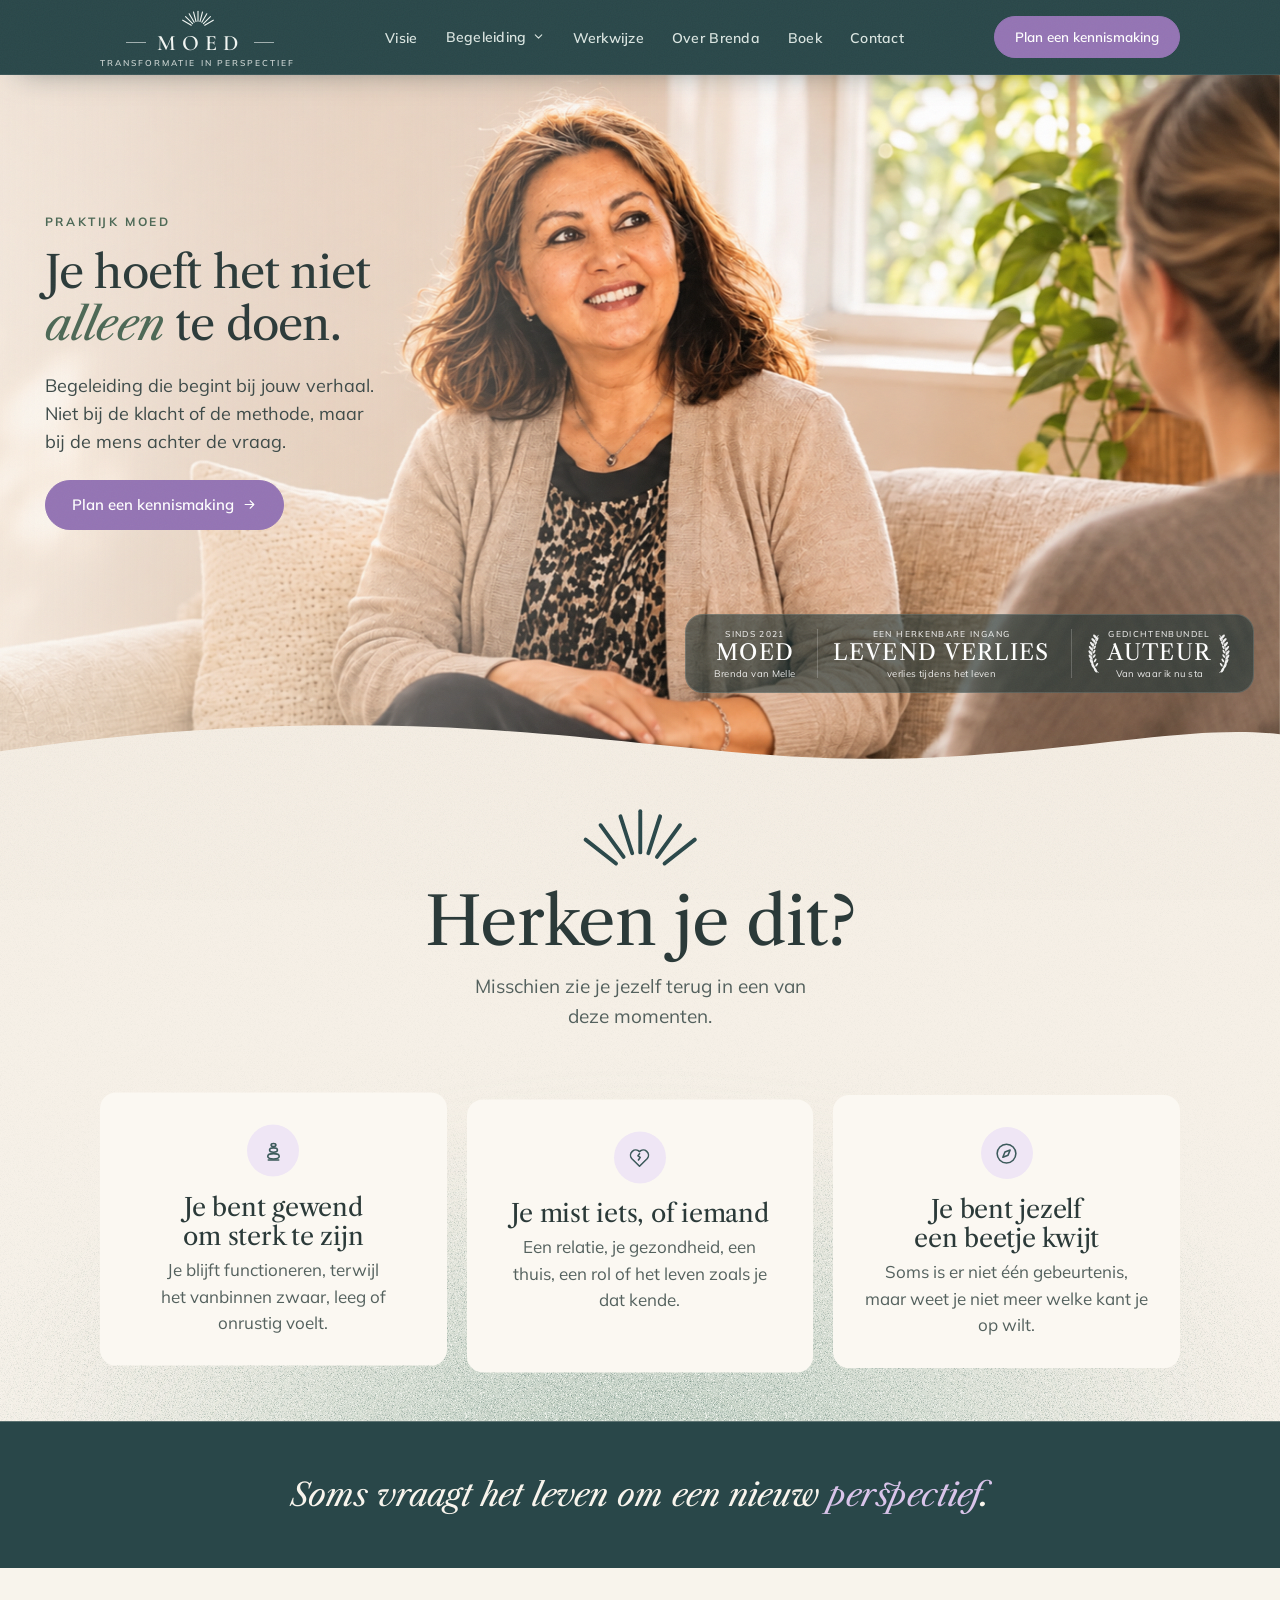
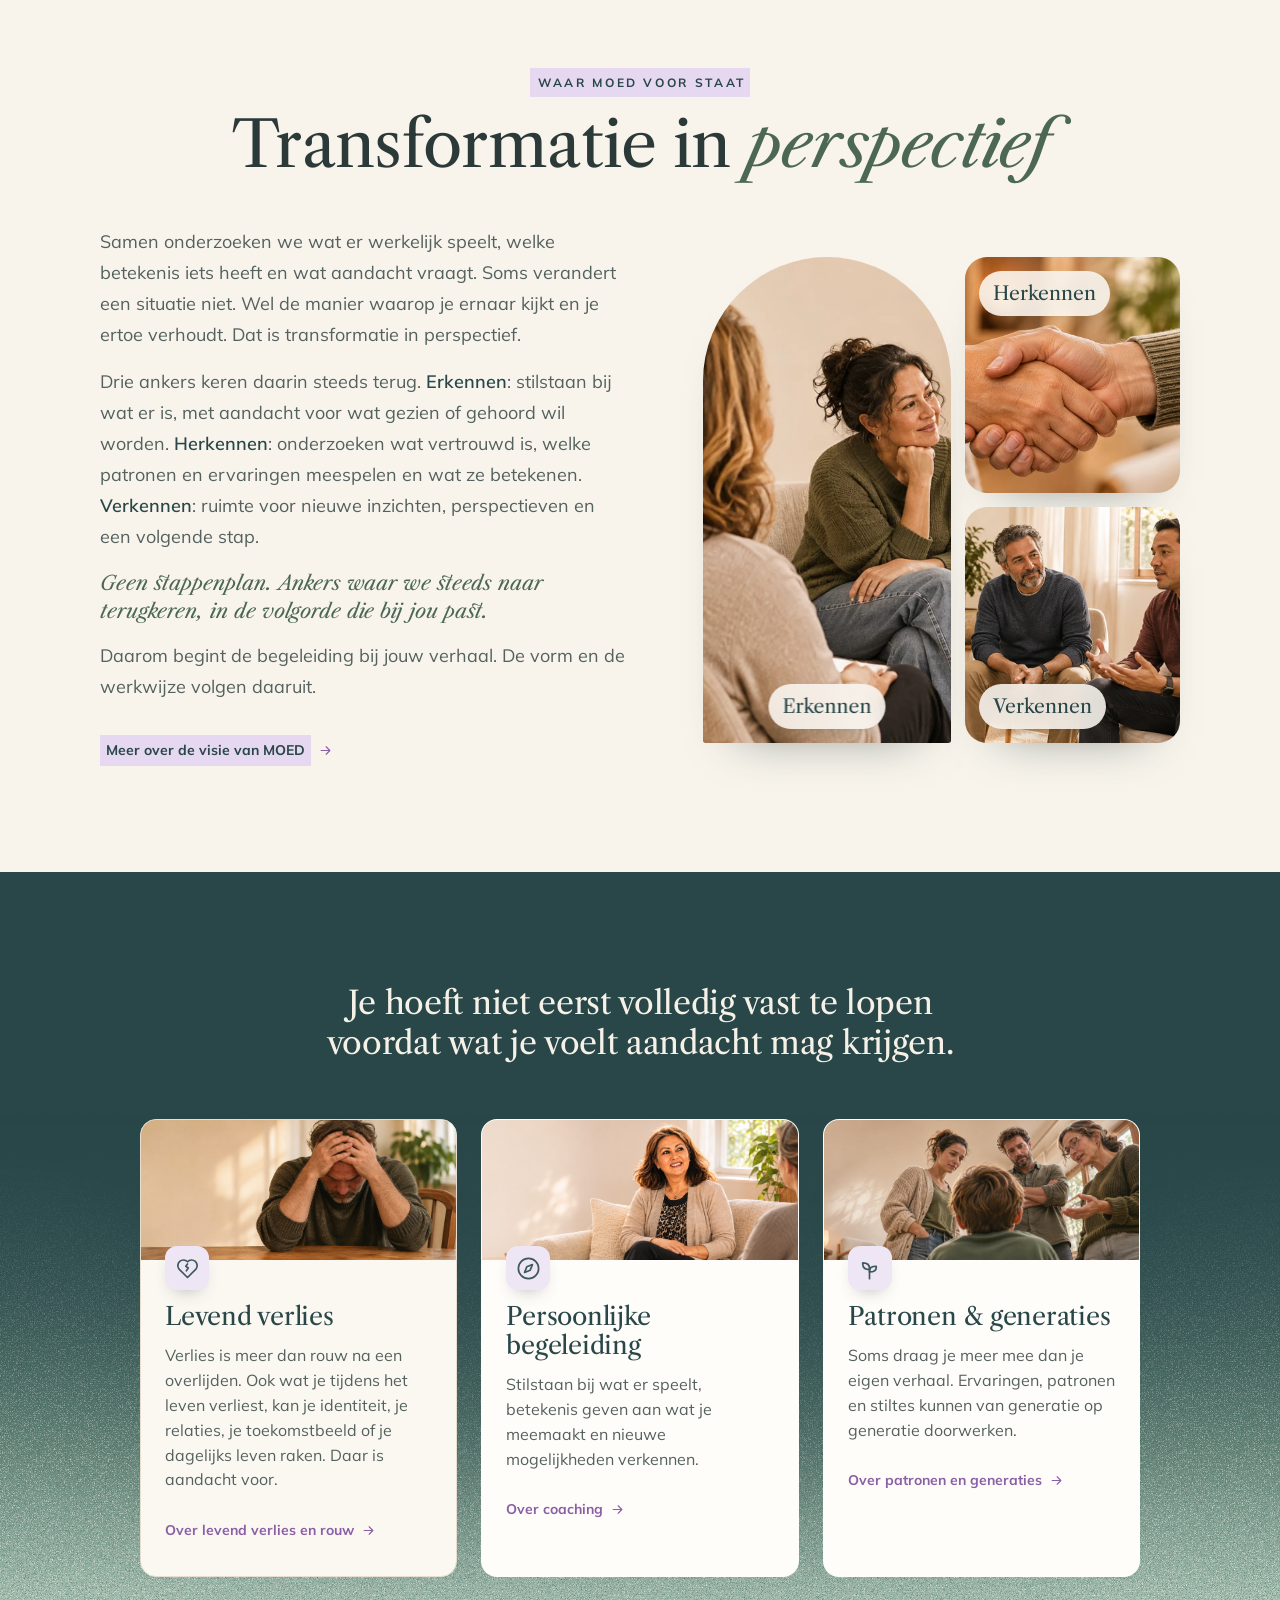
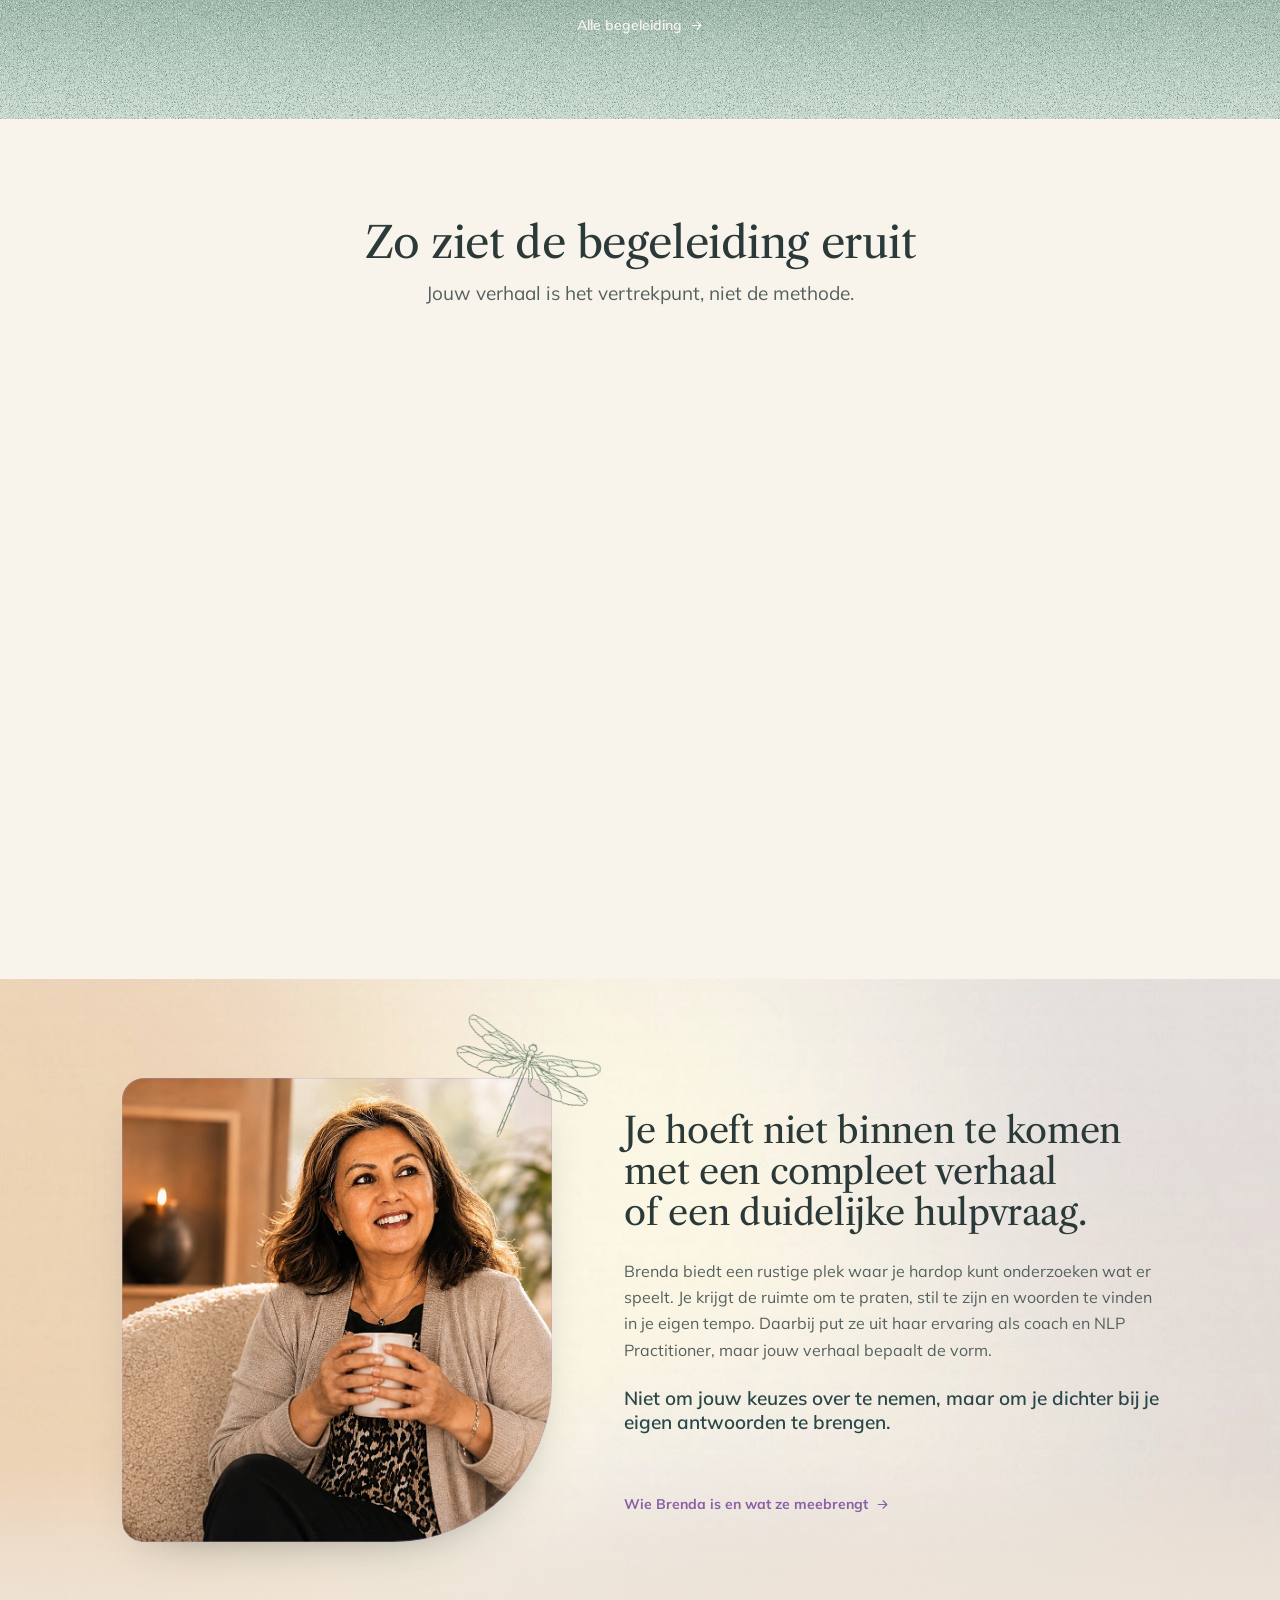
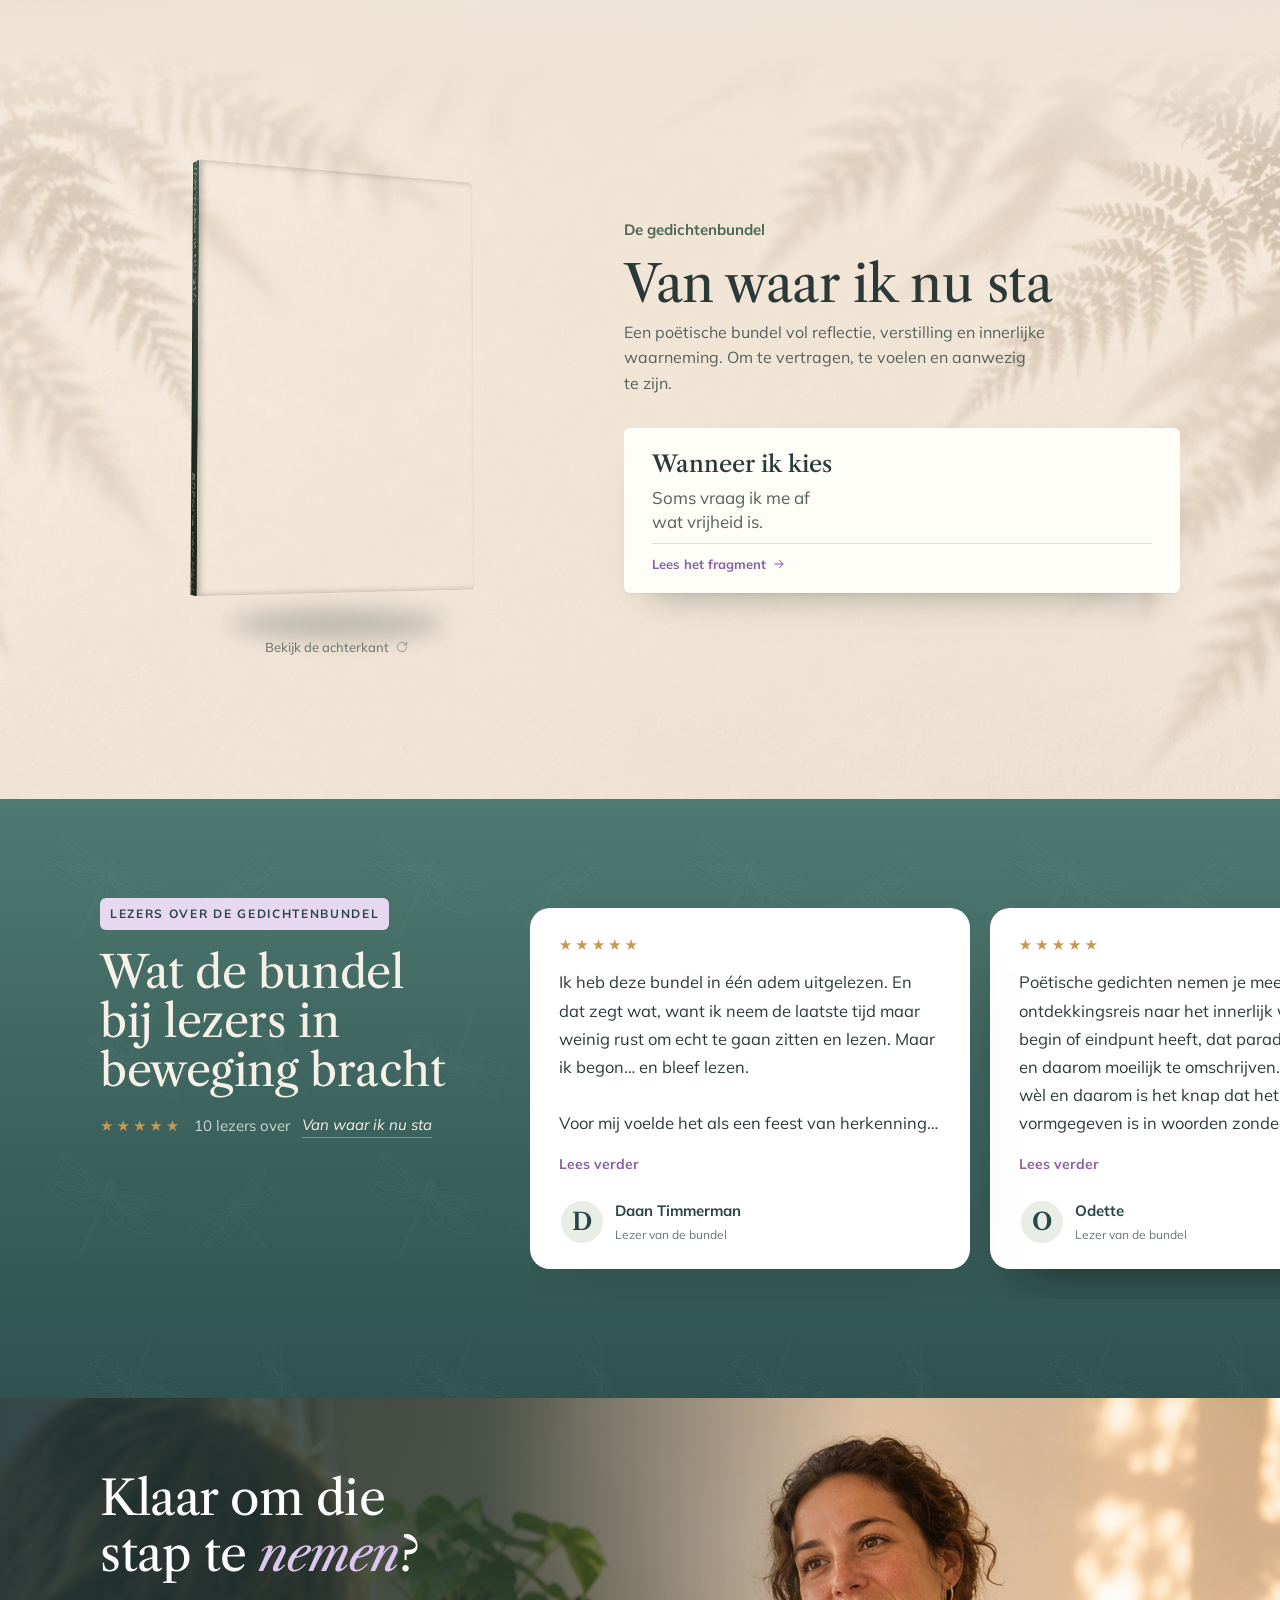
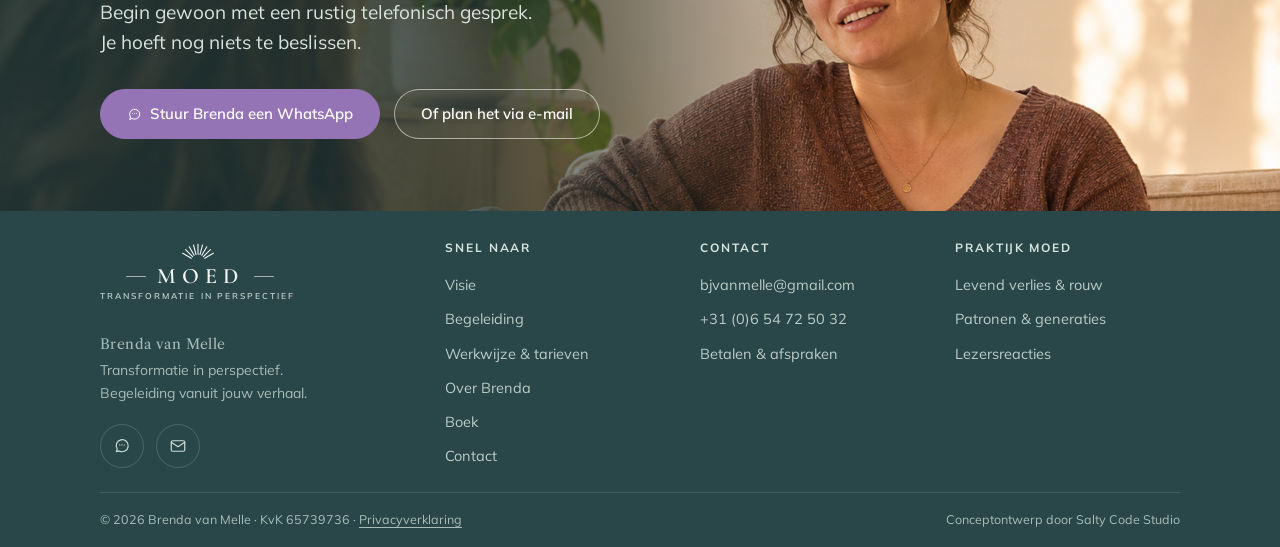
==== commit b557b0de: "Versie 2 (design B) vervangt de vorige preview Co-Authored-By: Claude Opus 5.5 <noreply@anthropic.co" ====
--- a/index.html
+++ b/index.html
@@ -9,10 +9,11 @@
 <meta name="robots" content="noindex, nofollow">
 <link rel="preconnect" href="https://fonts.googleapis.com">
 <link rel="preconnect" href="https://fonts.gstatic.com" crossorigin>
-<link href="https://fonts.googleapis.com/css2?family=Cormorant+Garamond:ital,wght@0,400;0,500;0,600;1,400;1,500;1,600&family=Mulish:wght@300;400;500;600;700&family=Caveat:wght@400;500;600&display=swap" rel="stylesheet">
+<link href="https://fonts.googleapis.com/css2?family=Libre+Caslon+Text:ital,wght@0,400;0,700;1,400&family=Mulish:wght@300;400;500;600;700&family=Caveat:wght@400;500;600&family=Cormorant+Garamond:wght@600&display=swap" rel="stylesheet">
 <link rel="stylesheet" href="assets/site.css">
+<link rel="stylesheet" href="assets/design-b.css?v=223">
 <script type="application/ld+json">
-{"@context":"https://schema.org","@type":"ProfessionalService","name":"Praktijk MOED","slogan":"Transformatie in perspectief","description":"Praktijk MOED, transformatie in perspectief. Begeleiding door Brenda van Melle bij levend verlies, rouw en patronen die van generatie op generatie doorwerken. Bij jou thuis of op een passende plek.","email":"bjvanmelle@gmail.com","telephone":"+31654725032","founder":{"@type":"Person","name":"Brenda van Melle","jobTitle":"Rouw- en verliescoach, NLP practitioner, professioneel respijtzorgverlener, adviseur diversiteit en inclusie, spreker"},"knowsAbout":["Rouwbegeleiding","Traumabegeleiding","Verliesbegeleiding","Trauma-informed coaching","Levenscoaching","NLP","Professionele respijtzorg","Systemisch werk","Familieopstellingen","Publiek spreken"],"address":{"@type":"PostalAddress","addressLocality":"Amsterdam","addressCountry":"NL"},"foundingDate":"2021","priceRange":"€195 - €585"}
+{"@context":"https://schema.org","@type":"ProfessionalService","name":"Praktijk MOED","slogan":"Transformatie in perspectief","description":"Praktijk MOED, transformatie in perspectief. Begeleiding door Brenda van Melle bij levend verlies, rouw en patronen die van generatie op generatie doorwerken. Bij jou thuis of op een passende plek.","email":"bjvanmelle@gmail.com","telephone":"+31654725032","founder":{"@type":"Person","name":"Brenda van Melle","jobTitle":"Rouw- en verliescoach, NLP practitioner, professioneel respijtzorgverlener, adviseur diversiteit en inclusie, spreker"},"knowsAbout":["Rouwbegeleiding","Traumabegeleiding","Verliesbegeleiding","Trauma-informed coaching","Levenscoaching","NLP","Professionele respijtzorg","Systemisch werk","Familieopstellingen","Publiek spreken"],"address":{"@type":"PostalAddress","addressCountry":"NL"},"foundingDate":"2021","priceRange":"€195 - €585"}
 </script>
 </head>
 <body>
@@ -31,7 +32,16 @@
     <nav aria-label="Hoofdmenu">
       <ul class="nav-links">
         <li><a href="praktijk-moed.html">Visie</a></li>
-        <li><a href="coaching.html">Begeleiding</a></li>
+        <li class="has-dd"><a href="coaching.html" aria-haspopup="true">Begeleiding <svg class="dd-caret" viewBox="0 0 24 24" fill="none" stroke="currentColor" stroke-width="2" stroke-linecap="round" stroke-linejoin="round" aria-hidden="true"><path d="m6 9 6 6 6-6"/></svg></a>
+          <div class="nav-dd" role="menu">
+            <a role="menuitem" href="coaching.html"><span class="dd-t">Alle begeleiding</span><span class="dd-s">Eén visie, verschillende ingangen</span></a>
+            <a role="menuitem" href="rouw-en-verlies.html"><span class="dd-t">Levend verlies &amp; rouw</span><span class="dd-s">Verlies tijdens en na het leven</span></a>
+            <a role="menuitem" href="innerlijke-groei.html"><span class="dd-t">Patronen &amp; generaties</span><span class="dd-s">Wat van generatie op generatie doorwerkt</span></a>
+            <a role="menuitem" href="richting-en-zingeving.html"><span class="dd-t">Persoonlijke coaching</span><span class="dd-s">Als je jezelf een beetje kwijt bent</span></a>
+            <a role="menuitem" href="systemische-begeleiding.html"><span class="dd-t">Systemisch werk</span><span class="dd-s">Een instrument als het past</span></a>
+            <a role="menuitem" href="familieopstellingen.html"><span class="dd-t">Familieopstellingen</span><span class="dd-s">Je systeem zichtbaar maken</span></a>
+          </div>
+        </li>
         <li><a href="werkwijze.html">Werkwijze</a></li>
         <li><a href="over-brenda.html">Over Brenda</a></li>
         <li><a href="boek.html">Boek</a></li>
@@ -64,18 +74,13 @@
   <div class="hero-bg" aria-hidden="true"></div>
   <div class="wrap hero-grid">
     <div class="hero-copy hero-in">
-      <span class="eyebrow">Praktijk MOED · Transformatie in perspectief</span>
+      <span class="eyebrow">Praktijk MOED</span>
       <h1>Je hoeft het niet <em>alleen</em> te doen.</h1>
       <p class="hero-lead">Begeleiding die begint bij jouw verhaal. Niet bij de klacht of de methode, maar bij de mens achter de vraag.</p>
       <div class="hero-actions">
         <a class="btn btn-primary btn-lg" href="#contact">Plan een kennismaking
           <svg viewBox="0 0 24 24" fill="none" stroke="currentColor" stroke-width="1.7" stroke-linecap="round" stroke-linejoin="round"><path d="M5 12h14M13 6l6 6-6 6"/></svg>
         </a>
-        <a class="btn btn-ghost btn-lg" href="#visie">Waar MOED voor staat</a>
-      </div>
-      <div class="hero-script">
-        <svg class="dragon" viewBox="0 0 48 40" fill="none" stroke="currentColor" stroke-width="1.1" stroke-linecap="round" stroke-linejoin="round"><circle cx="24" cy="6" r="1.8"/><path d="M24 8v27"/><path d="M22 33h4"/><path d="M23 14C14 9 6 10 2 13c4 4 13 4 21 2"/><path d="M25 14c9-5 17-4 21-1-4 4-13 4-21 2"/><path d="M23 18C15 15 9 17 6 20c4 3 11 2 17-.5"/><path d="M25 18c8-3 14-1 17 2-4 3-11 2-17-.5"/></svg>
-        <span class="script">voor een lichter, betekenisvoller leven</span>
       </div>
     </div>
   </div>
@@ -88,6 +93,7 @@
 
 <!-- ============ RECOGNITION ============ -->
 <section class="values">
+  <div class="fluid" aria-hidden="true"><span class="f1"></span><span class="f2"></span><span class="f3"></span><span class="f4"></span><span class="f5"></span><span class="fgrain"></span></div>
   <svg class="section-wave" viewBox="0 0 1440 72" preserveAspectRatio="none" aria-hidden="true">
     <defs>
       <linearGradient id="sectionWaveGradient" x1="0" y1="0" x2="1" y2="0">
@@ -109,9 +115,9 @@
       <li class="reveal d1"><span class="herken-ic" aria-hidden="true"><svg viewBox="0 0 24 24" fill="none" stroke="currentColor" stroke-width="1.5" stroke-linecap="round" stroke-linejoin="round"><path d="M12 20 4.5 12.6a5 5 0 0 1 7.5-6.6 5 5 0 0 1 7.5 6.6L12 20Z"/><path d="m12 8-1.5 2 2.2 1.5L11 14"/></svg></span><div><h3>Je mist iets, of iemand</h3><p>Een relatie, je gezondheid, een thuis, een rol of het leven zoals je dat kende.</p></div></li>
       <li class="reveal d2"><span class="herken-ic" aria-hidden="true"><svg viewBox="0 0 24 24" fill="none" stroke="currentColor" stroke-width="1.5" stroke-linecap="round" stroke-linejoin="round"><circle cx="12" cy="12" r="9"/><path d="m8.5 15.5 2-5 5-2-2 5-5 2Z"/></svg></span><div><h3>Je bent jezelf een beetje kwijt</h3><p>Soms is er niet één gebeurtenis, maar weet je niet meer welke kant je op wilt.</p></div></li>
     </ul>
+    <div class="herken-banner reveal">
     <blockquote class="herken-quote reveal">Soms vraagt het leven om een nieuw <em>perspectief</em>.</blockquote>
-    <p class="herken-close reveal">Soms verandert de situatie niet meteen. Wel de manier waarop je je ertoe verhoudt. Daar begint het.</p>
-    <div class="herken-more reveal"><a class="link-more" href="#visie">Lees waar MOED voor staat <svg viewBox="0 0 24 24" fill="none" stroke="currentColor" stroke-width="1.8" stroke-linecap="round" stroke-linejoin="round"><path d="M5 12h14M13 6l6 6-6 6"/></svg></a></div>
+    </div>
   </div>
 </section>
 
@@ -122,21 +128,18 @@
       <span class="eyebrow">Waar MOED voor staat</span>
       <h2 id="visionTitle">Transformatie in <em>perspectief</em></h2>
     </div>
-    <div class="vision-grid">
-      <div class="vision-copy reveal">
-        <p class="vision-lead">Niet de klacht, het probleem of de methode staat voorop, maar de mens achter de vraag.</p>
-        <p>Samen onderzoeken we wat er werkelijk speelt, welke betekenis iets heeft en wat aandacht vraagt. Soms verandert een situatie niet. Wel de manier waarop je ernaar kijkt en je ertoe verhoudt. Dat is transformatie in perspectief.</p>
-        <p>Daarom begint de begeleiding bij jouw verhaal. De vorm en de werkwijze volgen daaruit.</p>
-        <a class="link-more" href="praktijk-moed.html">Meer over de visie van MOED <svg viewBox="0 0 24 24" fill="none" stroke="currentColor" stroke-width="1.8" stroke-linecap="round" stroke-linejoin="round"><path d="M5 12h14M13 6l6 6-6 6"/></svg></a>
-      </div>
-      <div class="anchors reveal d1" aria-label="Drie ankers in de begeleiding">
-        <svg class="anchors-rays" viewBox="200 425 850 440" aria-hidden="true" focusable="false"><g fill="none" stroke="currentColor" stroke-width="22" stroke-linecap="round"><line x1="627" y1="455" x2="627" y2="752"/><line x1="484" y1="492" x2="569" y2="758"/><line x1="770" y1="492" x2="685" y2="758"/><line x1="341" y1="556" x2="507" y2="784"/><line x1="913" y1="556" x2="747" y2="784"/><line x1="233" y1="660" x2="452" y2="832"/><line x1="1020" y1="660" x2="802" y2="832"/></g></svg>
-        <ul class="anchor-list">
-          <li class="anchor"><h3>Erkennen</h3><p>Stilstaan bij wat er is. Aandacht voor wat gezien of gehoord wil worden.</p></li>
-          <li class="anchor"><h3>Herkennen</h3><p>Onderzoeken wat vertrouwd is. Welke patronen en ervaringen meespelen, en wat ze betekenen.</p></li>
-          <li class="anchor"><h3>Verkennen</h3><p>Ruimte voor nieuwe inzichten, perspectieven en een volgende stap.</p></li>
-        </ul>
-        <p class="anchors-note">Geen stappenplan. Ankers waar we steeds naar terugkeren, in de volgorde die bij jou past.</p>
+    <div class="vision-grid vision-grid--arch">
+      <div class="vision-story reveal">
+      <p>Samen onderzoeken we wat er werkelijk speelt, welke betekenis iets heeft en wat aandacht vraagt. Soms verandert een situatie niet. Wel de manier waarop je ernaar kijkt en je ertoe verhoudt. Dat is transformatie in perspectief.</p>
+      <p>Drie ankers keren daarin steeds terug. <strong>Erkennen</strong>: stilstaan bij wat er is, met aandacht voor wat gezien of gehoord wil worden. <strong>Herkennen</strong>: onderzoeken wat vertrouwd is, welke patronen en ervaringen meespelen en wat ze betekenen. <strong>Verkennen</strong>: ruimte voor nieuwe inzichten, perspectieven en een volgende stap.</p>
+      <p class="anchors-note">Geen stappenplan. Ankers waar we steeds naar terugkeren, in de volgorde die bij jou past.</p>
+      <p>Daarom begint de begeleiding bij jouw verhaal. De vorm en de werkwijze volgen daaruit.</p>
+      <a class="link-more" href="praktijk-moed.html"><span class="hl-link">Meer over de visie van MOED</span> <svg viewBox="0 0 24 24" fill="none" stroke="currentColor" stroke-width="1.8" stroke-linecap="round" stroke-linejoin="round"><path d="M5 12h14M13 6l6 6-6 6"/></svg></a>
+    </div>
+      <div class="vision-collage reveal d1">
+        <figure class="vc vc-a"><img src="assets/img/photo/visie-kring.webp" alt="Brenda in gesprek met een kleine groep" loading="lazy"><figcaption>Erkennen</figcaption></figure>
+        <figure class="vc vc-b"><img src="assets/img/photo/contact-handdruk.webp" alt="Een warme handdruk bij de kennismaking" loading="lazy"><figcaption>Herkennen</figcaption></figure>
+        <figure class="vc vc-c"><img src="assets/img/photo/visie-kring.webp" alt="Een kleine groep in gesprek, in een kring" loading="lazy"><figcaption>Verkennen</figcaption></figure>
       </div>
     </div>
   </div>
@@ -146,39 +149,36 @@
 <section class="pattern section" id="coaching">
   <div class="wrap pattern-grid">
     <div class="pattern-quote reveal">
-      <span class="eyebrow">Eén visie, verschillende ingangen</span>
       <h2>Je hoeft niet eerst volledig vast te lopen voordat wat je voelt aandacht mag krijgen.</h2>
     </div>
     <div class="svc-grid">
-      <article class="svc svc--lead reveal">
+      <article class="svc svc--lead reveal"><figure class="svc-photo"><img src="assets/img/photo/topic-rouw.webp" alt="Een man met zijn hoofd in zijn handen" loading="lazy"></figure>
         <span class="ic"><svg viewBox="0 0 24 24" fill="none" stroke="currentColor" stroke-width="1.5" stroke-linecap="round" stroke-linejoin="round"><path d="M12 20 4.5 12.6a5 5 0 0 1 7.5-6.6 5 5 0 0 1 7.5 6.6L12 20Z"/><path d="m12 8-1.5 2 2.2 1.5L11 14"/></svg></span>
         <h3>Levend verlies</h3>
         <p>Verlies is meer dan rouw na een overlijden. Ook wat je tijdens het leven verliest, kan je identiteit, je relaties, je toekomstbeeld of je dagelijks leven raken. Daar is aandacht voor.</p>
         <a class="svc-pick link-more" href="rouw-en-verlies.html">Over levend verlies en rouw <svg viewBox="0 0 24 24" fill="none" stroke="currentColor" stroke-width="1.8" stroke-linecap="round" stroke-linejoin="round"><path d="M5 12h14M13 6l6 6-6 6"/></svg></a>
       </article>
-      <article class="svc reveal d1">
+      <article class="svc reveal d1"><figure class="svc-photo svc-photo--gesprek"><img src="assets/img/photo/hero-brenda-gesprek.png" alt="Brenda in gesprek met een cliënt" loading="lazy"></figure>
         <span class="ic"><svg viewBox="0 0 24 24" fill="none" stroke="currentColor" stroke-width="1.5" stroke-linecap="round" stroke-linejoin="round"><circle cx="12" cy="12" r="9"/><path d="m8.5 15.5 2-5 5-2-2 5-5 2Z"/></svg></span>
         <h3>Persoonlijke begeleiding</h3>
         <p>Stilstaan bij wat er speelt, betekenis geven aan wat je meemaakt en nieuwe mogelijkheden verkennen.</p>
         <a class="svc-pick link-more" href="richting-en-zingeving.html">Over coaching <svg viewBox="0 0 24 24" fill="none" stroke="currentColor" stroke-width="1.8" stroke-linecap="round" stroke-linejoin="round"><path d="M5 12h14M13 6l6 6-6 6"/></svg></a>
       </article>
-      <article class="svc reveal d2">
+      <article class="svc reveal d2"><figure class="svc-photo svc-photo--familie"><img src="assets/img/photo/familie-generaties.webp" alt="Een familie in gesprek met elkaar, drie volwassenen rond een kind" loading="lazy"></figure>
         <span class="ic"><svg viewBox="0 0 24 24" fill="none" stroke="currentColor" stroke-width="1.5" stroke-linecap="round" stroke-linejoin="round"><path d="M12 21v-9"/><path d="M12 12c0-3-2-5-6-5v1c0 3 2 5 6 5Z"/><path d="M12 14c0-3 2-4 6-4v1c0 3-2 4-6 4Z"/></svg></span>
         <h3>Patronen &amp; generaties</h3>
         <p>Soms draag je meer mee dan je eigen verhaal. Ervaringen, patronen en stiltes kunnen van generatie op generatie doorwerken.</p>
         <a class="svc-pick link-more" href="innerlijke-groei.html">Over patronen en generaties <svg viewBox="0 0 24 24" fill="none" stroke="currentColor" stroke-width="1.8" stroke-linecap="round" stroke-linejoin="round"><path d="M5 12h14M13 6l6 6-6 6"/></svg></a>
       </article>
     </div>
-    <p class="svc-method reveal">Daarbij put Brenda uit haar ervaring en kennis van onder meer coaching, NLP en systemisch werk. Welke vorm past, hangt af van jouw verhaal en je vraag.</p>
-    <div class="svc-more reveal"><a class="link-more" href="#begeleiding">Bekijk hoe een traject verloopt <svg viewBox="0 0 24 24" fill="none" stroke="currentColor" stroke-width="1.8" stroke-linecap="round" stroke-linejoin="round"><path d="M5 12h14M13 6l6 6-6 6"/></svg></a></div>
+    <p class="svc-all reveal"><a class="link-more" href="coaching.html">Alle begeleiding <svg viewBox="0 0 24 24" fill="none" stroke="currentColor" stroke-width="1.8" stroke-linecap="round" stroke-linejoin="round" aria-hidden="true"><path d="M5 12h14M13 6l6 6-6 6"/></svg></a></p>
   </div>
 </section>
 
 <!-- ============ PRACTICAL INFORMATION ============ -->
-<section class="practical" id="begeleiding" aria-labelledby="practicalTitle">
+<section class="practical practical--home" id="begeleiding" aria-labelledby="practicalTitle">
   <div class="wrap practical-pin">
     <header class="practical-head reveal">
-      <span class="eyebrow">Persoonlijk begeleidingsvoorstel</span>
       <h2 id="practicalTitle">Zo ziet de begeleiding eruit</h2>
       <p>Jouw verhaal is het vertrekpunt, niet de methode.</p>
     </header>
@@ -189,13 +189,13 @@
             <span class="step-ic" aria-hidden="true"><svg viewBox="0 0 24 24" fill="none" stroke="currentColor" stroke-width="1.6" stroke-linecap="round" stroke-linejoin="round"><path d="M5 4h3.5l1.5 4.5-2.2 1.4a11 11 0 0 0 5.3 5.3l1.4-2.2L19 14.5V18a2 2 0 0 1-2 2A15 15 0 0 1 3 6a2 2 0 0 1 2-2Z"/></svg></span>
             <h3><span class="step-num">01</span>Kennismaken</h3>
             <span class="journey-meta">Telefonisch</span>
-            <p>Je verhaal, je vraag en wat bij je past.</p>
+            <p>Een gesprek van 20 minuten. De link ontvang je per e-mail of telefoon.</p>
           </article>
           <article class="journey-item">
             <span class="step-ic" aria-hidden="true"><svg viewBox="0 0 24 24" fill="none" stroke="currentColor" stroke-width="1.6" stroke-linecap="round" stroke-linejoin="round"><path d="M4 11.5 12 5l8 6.5"/><path d="M6.5 10v9h11v-9"/><path d="M10 19v-5h4v5"/></svg></span>
             <h3><span class="step-num">02</span>De sessie</h3>
-            <span class="journey-meta">Circa 2 tot 2,5 uur</span>
-            <p>Bij jou thuis of op een plek die we samen kiezen.</p>
+            <span class="journey-meta">90 minuten</span>
+            <p>Bij jou thuis of op een plek die we samen kiezen. Ontmoeten we elkaar elders, dan zijn consumpties en eventuele zaalhuur niet inbegrepen; die stemmen we vooraf samen af.</p>
           </article>
           <article class="journey-item">
             <span class="step-ic" aria-hidden="true"><svg viewBox="0 0 24 24" fill="none" stroke="currentColor" stroke-width="1.6" stroke-linecap="round" stroke-linejoin="round"><path d="M12 21v-9"/><path d="M12 12c0-3-2-5-6-5v1c0 3 2 5 6 5Z"/><path d="M12 14c0-3 2-4 6-4v1c0 3-2 4-6 4Z"/></svg></span>
@@ -205,20 +205,23 @@
           </article>
         </div>
       </div>
-      <aside class="rate-panel" aria-label="Tarieven">
-        <span class="eyebrow">Investering</span>
-        <div class="rate-row">
+      <aside class="rate-panel" id="investering" aria-label="Tarieven">
+        <span class="eyebrow">Investering in jezelf</span>
+        <div class="rate-row" data-plan="kennis">
+          <p class="rate-name">Kennismaken<span>Korte telefonische verkenning</span></p>
+          <p class="rate-amount rate-amount--soft">20 min</p>
+        </div>
+        <div class="rate-row" data-plan="sessie">
           <p class="rate-name">Losse sessie<span>Persoonlijke begeleiding</span></p>
-          <p class="rate-amount">€195<span>per sessie</span></p>
+          <p class="rate-amount">€195</p>
         </div>
-        <div class="rate-row is-featured">
+        <div class="rate-row is-featured" data-plan="traject">
           <p class="rate-name">Traject <em class="rate-badge">Aanbevolen</em><span>Drie sessies, niet verplicht</span></p>
-          <p class="rate-amount">€585<span>vooraf te voldoen</span></p>
+          <p class="rate-amount">€585</p>
         </div>
-        <p class="rate-context">Je betaalt vooraf, bij het boeken. Reiskosten €0,35 per km, parkeren tegen kostprijs.</p>
         <details class="practical-details">
           <summary>Annuleren &amp; betalen</summary>
-          <div><p>Je betaalt de sessie vooraf, bij het boeken. Een factuur kun je altijd aanvragen.</p><p>Verzetten of annuleren kan kosteloos tot 48 uur vooraf. Daarna ontvang je 50% terug; binnen 24 uur of bij niet verschijnen vervalt het bedrag. Bij overmacht zoeken we samen een oplossing.</p><p><a href="werkwijze.html#afspraken">Alle afspraken over betalen en locatie</a></p></div>
+          <div><p>Je betaalt de sessie vooraf, bij het boeken. Een factuur kun je altijd aanvragen.</p><p>Reiskosten €0,35 per km, parkeren tegen kostprijs.</p><p>Verzetten of annuleren kan kosteloos tot 48 uur vooraf. Daarna ontvang je 50% terug; binnen 24 uur of bij niet verschijnen vervalt het bedrag. Bij overmacht zoeken we samen een oplossing.</p><p><a class="rate-more" href="werkwijze.html#afspraken">Meer over betalen en locatie</a></p></div>
         </details>
         <a class="btn btn-light rate-cta" href="#contact">Plan een kennismaking <svg viewBox="0 0 24 24" fill="none" stroke="currentColor" stroke-width="1.7" stroke-linecap="round" stroke-linejoin="round"><path d="M5 12h14M13 6l6 6-6 6"/></svg></a>
       </aside>
@@ -235,12 +238,10 @@
       <div class="frame"><img src="assets/img/brenda.webp" width="1537" height="1023" loading="lazy" alt="Brenda van Melle, ontspannen met een kop thee in een warme huiskamer" decoding="async"></div>
     </div>
     <div class="about-copy reveal d1">
-      <span class="eyebrow">Over Brenda</span>
-      <h2>Ruimte om in je eigen tempo <em>woorden</em> te vinden.</h2>
-      <p><strong>Bij Brenda hoef je niet binnen te komen met een compleet verhaal of een duidelijke hulpvraag.</strong> Ze biedt een rustige plek waar je hardop kunt onderzoeken wat er speelt. Je krijgt de ruimte om te praten, stil te zijn en woorden te vinden in je eigen tempo.</p>
+      <h2>Je hoeft niet binnen te komen met een compleet verhaal of een duidelijke hulpvraag.</h2>
+      <p>Brenda biedt een rustige plek waar je hardop kunt onderzoeken wat er speelt. Je krijgt de ruimte om te praten, stil te zijn en woorden te vinden in je eigen tempo. Daarbij put ze uit haar ervaring als coach en NLP Practitioner, maar jouw verhaal bepaalt de vorm.</p>
       <blockquote class="about-quote">Niet om jouw keuzes over te nemen, maar om je dichter bij je eigen antwoorden te brengen.</blockquote>
       <a class="link-more" href="over-brenda.html">Wie Brenda is en wat ze meebrengt <svg viewBox="0 0 24 24" fill="none" stroke="currentColor" stroke-width="1.8" stroke-linecap="round" stroke-linejoin="round"><path d="M5 12h14M13 6l6 6-6 6"/></svg></a>
-      <p class="about-sign" aria-hidden="true">Brenda van Melle</p>
     </div>
   </div>
 </section>
@@ -264,17 +265,11 @@
       <button class="book-flip" type="button" aria-pressed="false" aria-controls="book3d"><span class="to-back">Bekijk de achterkant</span><span class="to-front">Bekijk de voorkant</span><svg viewBox="0 0 24 24" fill="none" stroke="currentColor" stroke-width="1.7" stroke-linecap="round" stroke-linejoin="round" aria-hidden="true"><path d="M20 12a8 8 0 1 1-2.3-5.6"/><path d="M20 4v4.5h-4.5"/></svg></button>
     </div>
     <div class="book-copy reveal d1">
-      <p class="book-kicker">De gedichtenbundel van Brenda van Melle</p>
+      <p class="book-kicker">De gedichtenbundel</p>
       <h2>Van waar ik nu sta</h2>
-      <p class="sub">Woorden die ademen in het nu.</p>
       <p>Een poëtische bundel vol reflectie, verstilling en innerlijke waarneming. Om te vertragen, te voelen en aanwezig te zijn.</p>
-      <p class="book-poems-label">Proef alvast een gedicht</p>
       <div class="book-poems">
-        <a class="book-poem" href="boek.html#poem-horizon"><span class="book-poem-title">Horizon</span><span class="book-poem-line">De horizon is geen grens,<br>geen punt dat ik kan bereiken.</span><span class="book-poem-more">Lees het fragment <svg viewBox="0 0 24 24" fill="none" stroke="currentColor" stroke-width="1.8" stroke-linecap="round" stroke-linejoin="round" aria-hidden="true"><path d="M5 12h14M13 6l6 6-6 6"/></svg></span></a>
         <a class="book-poem" href="boek.html#poem-kies"><span class="book-poem-title">Wanneer ik kies</span><span class="book-poem-line">Soms vraag ik me af<br>wat vrijheid is.</span><span class="book-poem-more">Lees het fragment <svg viewBox="0 0 24 24" fill="none" stroke="currentColor" stroke-width="1.8" stroke-linecap="round" stroke-linejoin="round" aria-hidden="true"><path d="M5 12h14M13 6l6 6-6 6"/></svg></span></a>
-      </div>
-      <div class="book-actions">
-        <a class="link-more" href="boek.html">Meer over de bundel <svg viewBox="0 0 24 24" fill="none" stroke="currentColor" stroke-width="1.8" stroke-linecap="round" stroke-linejoin="round" aria-hidden="true"><path d="M5 12h14M13 6l6 6-6 6"/></svg></a>
       </div>
     </div>
   </div>
@@ -286,53 +281,58 @@
     <div class="story-reviews">
       <span class="eyebrow reveal">Lezers over de gedichtenbundel</span>
       <h2 id="reviewsTitle" class="reveal">Wat de bundel bij lezers in beweging bracht</h2>
-      <p class="review-meta reveal"><span class="stars" aria-hidden="true">★★★★★</span>9 lezers over <a class="book-link" href="#boek"><em>Van waar ik nu sta</em></a><span class="review-kind">Reacties op het boek, geen ervaringen met begeleiding.</span></p>
+      <p class="review-meta reveal"><span class="stars" aria-hidden="true">★★★★★</span>10 lezers over <a class="book-link" href="boek.html"><em>Van waar ik nu sta</em></a></p>
       <div class="testi-stage" role="region" aria-roledescription="carrousel" aria-label="Reacties op Brenda’s gedichtenbundel">
   <div class="testi-grid" id="testiTrack" tabindex="0" aria-label="Lezersreacties; gebruik de pijltjestoetsen om te bladeren">
-        <figure class="quote is-active" aria-label="Reactie 1 van 9">
+        <figure class="quote is-active" aria-label="Reactie 1 van 10">
+          <span class="stars" role="img" aria-label="5 van 5 sterren">★★★★★</span>
+          <blockquote class="review-bubble"><p>Ik heb deze bundel in één adem uitgelezen. En dat zegt wat, want ik neem de laatste tijd maar weinig rust om echt te gaan zitten en lezen. Maar ik begon… en bleef lezen.<br><br>Voor mij voelde het als een feest van herkenning van de ziel. Alsof Brenda met een zachte fluistering, bijna als fluweel, woorden geeft aan zoveel facetten van het leven: aan wat we meemaken, verliezen, verlangen, ontdekken, loslaten en opnieuw ontmoeten in onszelf.<br><br>Zoveel herkenning, zachtheid en troost, zonder dat het ooit zwaar wordt. De woorden trekken of duwen nergens aan; ze mogen er gewoon zijn. Precies zoals het leven zelf eigenlijk.<br><br>Het bijzondere is dat je in haar woorden iets van háár voelt en tegelijkertijd steeds weer iets van jezelf tegenkomt. Ik weet bijna zeker dat heel veel mensen zich hierin zullen herkennen.<br><br>Een prachtige, zachte en troostende bundel om af en toe weer open te slaan en je door te laten raken. Deze fluisteringen mogen wat mij betreft heel veel mensen bereiken. ❤️</p></blockquote>
+          <figcaption class="who"><span class="review-initial" aria-hidden="true">D</span><span><span class="name">Daan Timmerman</span><span class="reader-role">Lezer van de bundel</span></span></figcaption>
+        </figure>
+        <figure class="quote" aria-label="Reactie 2 van 10">
           <span class="stars" role="img" aria-label="5 van 5 sterren">★★★★★</span>
           <blockquote class="review-bubble"><p>Poëtische gedichten nemen je mee in een ontdekkingsreis naar het innerlijk weten dat geen begin of eindpunt heeft, dat paradoxaal kan zijn en daarom moeilijk te omschrijven. Maar het is er wèl en daarom is het knap dat het prachtig vormgegeven is in woorden zonder overtolligheid, want essentie ligt in de eenvoud.</p></blockquote>
           <figcaption class="who"><span class="review-initial" aria-hidden="true">O</span><span><span class="name">Odette</span><span class="reader-role">Lezer van de bundel</span></span></figcaption>
         </figure>
-        <figure class="quote" aria-label="Reactie 2 van 9">
+        <figure class="quote" aria-label="Reactie 3 van 10">
           <span class="stars" role="img" aria-label="5 van 5 sterren">★★★★★</span>
           <blockquote class="review-bubble"><p>Alleen al de moed om invulling te geven aan “Van waar ik nu sta” is voor weinigen weggelegd.</p></blockquote>
           <figcaption class="who"><span class="review-initial" aria-hidden="true">R</span><span><span class="name">Raymond</span><span class="reader-role">Lezer van de bundel</span></span></figcaption>
         </figure>
-        <figure class="quote" aria-label="Reactie 3 van 9">
+        <figure class="quote" aria-label="Reactie 4 van 10">
           <span class="stars" role="img" aria-label="5 van 5 sterren">★★★★★</span>
           <blockquote class="review-bubble"><p>De poëzie van Brenda raakt diep, elk woord “staat”. Ze biedt mij herkenning van mijn ervaringen: met mijzelf, relaties en mijn levensweg. Wonderschone pareltjes, om traag tot me te nemen en te laten bezinken.</p></blockquote>
           <figcaption class="who"><span class="review-initial" aria-hidden="true">A</span><span><span class="name">Alize</span><span class="reader-role">Lezer van de bundel</span></span></figcaption>
         </figure>
-        <figure class="quote" aria-label="Reactie 4 van 9">
+        <figure class="quote" aria-label="Reactie 5 van 10">
           <span class="stars" role="img" aria-label="5 van 5 sterren">★★★★★</span>
           <blockquote class="review-bubble"><p>Woorden die je toevallen als glinsterende parels die fluisteren van eenheid. In deze kostbare bundel valt je leven samen en opent zich een verlangen de wereld in te stappen met alles wat er is. Om langzaam te lezen en te verwonderen.</p></blockquote>
           <figcaption class="who"><span class="review-initial" aria-hidden="true">M</span><span><span class="name">Mirjam</span><span class="reader-role">Lezer van de bundel</span></span></figcaption>
         </figure>
-        <figure class="quote" aria-label="Reactie 5 van 9">
+        <figure class="quote" aria-label="Reactie 6 van 10">
           <span class="stars" role="img" aria-label="5 van 5 sterren">★★★★★</span>
           <blockquote class="review-bubble"><p>Een diepgaande “inkijk”, verhelderend, openhartig en kwetsbaar.</p></blockquote>
           <figcaption class="who"><span class="review-initial" aria-hidden="true">J</span><span><span class="name">Jan</span><span class="reader-role">Lezer van de bundel</span></span></figcaption>
         </figure>
-        <figure class="quote" aria-label="Reactie 6 van 9">
+        <figure class="quote" aria-label="Reactie 7 van 10">
           <span class="stars" role="img" aria-label="5 van 5 sterren">★★★★★</span>
           <blockquote class="review-bubble"><p>Met 20 jaar staat de horizon voor de oneindige ruimte en mogelijkheden om de wereld te ontdekken. Op bijna 90-jarige leeftijd heeft de horizon voor mij de invulling van de stip die steeds dichterbij komt. De poëzie van Brenda zet met mildheid een ieder in beweging om te reflecteren op wat is en wat nog komen zal.</p></blockquote>
           <figcaption class="who"><span class="review-initial" aria-hidden="true">M</span><span><span class="name">Marianne</span><span class="reader-role">Lezer van de bundel</span></span></figcaption>
         </figure>
-        <figure class="quote" aria-label="Reactie 7 van 9">
+        <figure class="quote" aria-label="Reactie 8 van 10">
           <span class="stars" role="img" aria-label="5 van 5 sterren">★★★★★</span>
           <blockquote class="review-bubble"><p>Fijn om van Brenda’s mooie schrijfstijl en inzichten te kunnen genieten. Ik heb de bundel in een keer uitgelezen, hetgeen ik geen verrassing vond. Waarschijnlijk zal ik het nog vaker gaan lezen. Ik zal wachten op het volgende boek dat misschien nog gaat komen van haar hand. Ook die zal ik direct met positieve nieuwsgierigheid, bijna gretigheid, aanschaffen.</p></blockquote>
           <figcaption class="who"><span class="review-initial" aria-hidden="true">A</span><span><span class="name">Angelique</span><span class="reader-role">Lezer van de bundel</span></span></figcaption>
         </figure>
-        <figure class="quote" aria-label="Reactie 8 van 9">
+        <figure class="quote" aria-label="Reactie 9 van 10">
           <span class="stars" role="img" aria-label="5 van 5 sterren">★★★★★</span>
           <blockquote class="review-bubble"><p>Brenda heeft indrukwekkend mooie gedichten geschreven. De bundel is een integere zielsreis. Met zachte maar ook krachtige taal omschrijft Brenda over de ontmoeting met zichzelf. Zonder oordeel, geen verwachtingen maar in aanwezigheid. De gedichtenbundel nodigt uit tot zelfreflectie. En in rust je hart te volgen. Zodra je deze bundel opent en leest begint licht te schijnen en komen de emoties. Brenda moedigt aan “echt” naar het leven te kijken en luisteren. In verbinding met jezelf, anderen en verwondering. Met deze gedichtenbundel weet Brenda de juiste snaar te raken!</p></blockquote>
           <figcaption class="who"><span class="review-initial" aria-hidden="true">J</span><span><span class="name">Jeannette</span><span class="reader-role">Lezer van de bundel</span></span></figcaption>
         </figure>
-        <figure class="quote" aria-label="Reactie 9 van 9">
+        <figure class="quote" aria-label="Reactie 10 van 10">
           <span class="stars" role="img" aria-label="5 van 5 sterren">★★★★★</span>
           <blockquote class="review-bubble"><p>Haar toegankelijke gedichten hebben een warm timbre. Het mooi handzame boekje nodigt uit tot bezinning over de vraag wat “leven” voor je inhoudt. Leven in het moment is een uitnodiging om thuis te komen bij jezelf, hier en nu. Een diepe verbondenheid met alles wat was en is, markeert haar gedichten. Dankbaarheid en verbinding met de ander is een sterke stroom die resoneert in dit boekje. De bundel “Van waar ik nu sta” smaakt naar meer, naar een mogelijk vervolg.</p></blockquote>
-          <figcaption class="who"><span class="review-initial" aria-hidden="true">“</span><span><span class="name">Naam niet vermeld</span><span class="reader-role">Lezer van de bundel</span></span></figcaption>
+          <figcaption class="who"><span class="review-initial" aria-hidden="true">N</span><span><span class="name">Nanneke</span><span class="reader-role">Lezer van de bundel</span></span></figcaption>
         </figure>
       </div>
       </div>
@@ -345,14 +345,12 @@
   <span class="cta-dragon one" aria-hidden="true"></span>
   <span class="cta-dragon two" aria-hidden="true"></span>
   <div class="wrap">
-    <span class="eyebrow">Je eerste stap</span>
     <h2>Klaar om die stap te <em>nemen</em>?</h2>
     <p class="cta-lead">Begin gewoon met een rustig telefonisch gesprek. Je hoeft nog niets te beslissen.</p>
     <div class="cta-actions">
       <a class="btn btn-light btn-lg" href="https://wa.me/31654725032?text=Hallo%20Brenda%2C%20ik%20wil%20graag%20een%20telefonische%20kennismaking%20plannen." target="_blank" rel="noopener"><svg class="lead-ic" viewBox="0 0 24 24" fill="none" stroke="currentColor" stroke-width="1.6" stroke-linecap="round" stroke-linejoin="round" aria-hidden="true"><path d="M4.5 19.5 5.6 16A8 8 0 1 1 8.4 18.6Z"/><path d="M9 10.5h.01M12 10.5h.01M15 10.5h.01"/></svg>Stuur Brenda een WhatsApp</a>
       <a class="btn btn-outline-light btn-lg" href="mailto:bjvanmelle@gmail.com?subject=Telefonische%20kennismaking">Of plan het via e-mail</a>
     </div>
-    <p class="script">Je hoeft je verhaal nog niet helemaal te kunnen vertellen.</p>
   </div>
 </section>
 
@@ -396,7 +394,7 @@
       </div>
     </div>
     <div class="foot-bottom">
-      <span>&copy; 2026 Brenda van Melle · <a href="privacyverklaring.html">Privacyverklaring</a></span>
+      <span>&copy; 2026 Brenda van Melle · KvK 65739736 · <a href="privacyverklaring.html">Privacyverklaring</a></span>
       <span>Conceptontwerp door Salty Code Studio</span>
     </div>
   </div>
@@ -444,7 +442,7 @@
   var head = document.getElementById('head');
   var card = section.querySelector('.practical-card');
   var items = Array.from(section.querySelectorAll('.journey-item'));
-  var roomy = window.matchMedia('(min-width:900px) and (min-height:680px)');
+  var roomy = window.matchMedia('not all'); /* design-b: always play the animation once when in view, never scroll-driven */
   var still = window.matchMedia('(prefers-reduced-motion: reduce)');
   var marks = [0.1, 0.3, 0.5, 0.72];
   var timers = [], frame, watcher;
@@ -488,7 +486,8 @@
   setup();
 })();
 </script>
-<script src="assets/site.js"></script>
+<script src="assets/site.js?v=3"></script>
+<script src="assets/design-b.js?v=30"></script>
 <script>
 (function () {
   'use strict';
--- a/assets/site.css
+++ b/assets/site.css
@@ -55,7 +55,7 @@
 body::before{content:"";position:fixed;inset:0;z-index:100;pointer-events:none;opacity:.045;background-image:url("data:image/svg+xml,%3Csvg xmlns='http://www.w3.org/2000/svg' width='180' height='180'%3E%3Cfilter id='n'%3E%3CfeTurbulence type='fractalNoise' baseFrequency='.85' numOctaves='2' stitchTiles='stitch'/%3E%3C/filter%3E%3Crect width='100%25' height='100%25' filter='url(%23n)'/%3E%3C/svg%3E")}
 img{max-width:100%;display:block}
 a{color:inherit;text-decoration:none}
-h1,h2,h3{font-family:"Cormorant Garamond",Georgia,serif;font-weight:500;line-height:1.14;letter-spacing:.2px;margin:0;text-wrap:balance}
+h1,h2,h3{font-family:"Libre Caslon Text",Georgia,serif;font-weight:500;line-height:1.14;letter-spacing:.2px;margin:0;text-wrap:balance}
 h1 em,h2 em{font-style:italic;color:var(--sage-deep);padding-bottom:.06em;display:inline-block}
 p{margin:0;text-wrap:pretty}
 .wrap{width:100%;max-width:var(--wrap);margin:0 auto;padding:0 clamp(20px,5vw,40px)}
@@ -97,7 +97,7 @@
 .brand{display:inline-flex}
 .moed{display:flex;flex-direction:column;align-items:center;gap:2px;line-height:1;color:var(--teal-deep)}
 .moed-rays{width:44px;height:22px;color:currentColor}
-.moed-word{font-family:"Cormorant Garamond",serif;font-weight:600;font-size:22px;letter-spacing:.26em;padding-left:.26em;display:flex;align-items:center;gap:11px;margin-top:1px}
+.moed-word{font-family:"Libre Caslon Text",serif;font-weight:600;font-size:22px;letter-spacing:.26em;padding-left:.26em;display:flex;align-items:center;gap:11px;margin-top:1px}
 .moed-word::before,.moed-word::after{content:"";width:20px;height:1px;background:currentColor;opacity:.6}
 .moed-tag{font-size:8.5px;letter-spacing:.24em;text-transform:uppercase;font-weight:600;opacity:.8;margin-top:3px}
 .nav-links{display:flex;align-items:center;gap:28px;list-style:none;margin:0;padding:0}
@@ -129,7 +129,7 @@
 .laurel.flip{transform:scaleX(-1)}
 .award-text{display:flex;flex-direction:column;align-items:center;text-align:center;line-height:1.1}
 .award-top{font-size:8.5px;font-weight:700;letter-spacing:.16em;text-transform:uppercase;opacity:.9}
-.award-big{margin:3px 0 2px;font-family:"Cormorant Garamond",Georgia,serif;font-size:22px;font-weight:600;letter-spacing:.06em;text-transform:uppercase}
+.award-big{margin:3px 0 2px;font-family:"Libre Caslon Text",Georgia,serif;font-size:22px;font-weight:600;letter-spacing:.06em;text-transform:uppercase}
 .award-sub{font-size:9.5px;letter-spacing:.04em;opacity:.9;white-space:nowrap}
 @media(min-width:1101px){.hero-grid{padding-bottom:84px}}
 @media(max-width:1100px){
@@ -150,7 +150,7 @@
 .recognition-copy p{font-size:clamp(18px,1.55vw,21px);line-height:1.8;color:var(--ink-soft)}
 .recognition-copy p+p{margin-top:28px}
 .recognition-copy strong{font-weight:700;color:var(--teal-deep)}
-.recognition-copy em{font-family:"Cormorant Garamond",serif;font-size:1.2em;line-height:1.35;color:var(--sage-deep);font-weight:600}
+.recognition-copy em{font-family:"Libre Caslon Text",serif;font-size:1.2em;line-height:1.35;color:var(--sage-deep);font-weight:600}
 .value-grid{display:grid;grid-template-columns:repeat(4,1fr);gap:clamp(22px,3vw,40px)}
 .value{display:flex;flex-direction:column;align-items:center;text-align:center;gap:12px;padding:30px 24px;border:1px solid rgba(41,71,73,.13);border-radius:var(--r-card);background:rgba(251,248,242,.46);box-shadow:0 18px 44px -38px rgba(41,58,57,.7)}
 .value .ic{width:46px;height:46px;color:var(--teal);display:grid;place-items:center;border-radius:12px;
@@ -250,13 +250,13 @@
 .quote{position:relative;display:flex;flex:0 0 var(--review-width);flex-direction:column;margin:0;scroll-snap-align:start;transform:scale(.95);transform-origin:center top;transition:transform .6s var(--ease)}
 .quote.is-active{transform:scale(1);z-index:2}
 .review-bubble{position:relative;flex:none;margin:0 0 25px;padding:30px;background:#fff;border:1px solid #e9eee9;border-radius:14px 14px 14px 3px;box-shadow:0 5px 20px -9px rgba(41,71,73,.17);transition:box-shadow .6s var(--ease),border-color .6s var(--ease)}
-.review-bubble::before{content:"\201C";position:absolute;top:-22px;left:20px;font-family:"Cormorant Garamond",Georgia,serif;font-size:68px;line-height:1;color:var(--lilac);pointer-events:none}
+.review-bubble::before{content:"\201C";position:absolute;top:-22px;left:20px;font-family:"Libre Caslon Text",Georgia,serif;font-size:68px;line-height:1;color:var(--lilac);pointer-events:none}
 .review-bubble::after{content:"";position:absolute;left:-1px;bottom:-15px;width:23px;height:23px;background:#fff;border-left:1px solid #e9eee9;border-bottom:1px solid #e9eee9;clip-path:polygon(0 0,100% 0,0 100%)}
 .quote.is-active .review-bubble{border-color:#d2dfd4;box-shadow:0 14px 38px -22px rgba(41,71,73,.3)}
 .quote.is-active .review-bubble::after{border-color:#d2dfd4}
 .quote p{font-size:16px;color:var(--ink);line-height:1.75;overflow:visible;overflow-wrap:anywhere}
 .quote .who{display:flex;align-items:center;gap:12px;padding-left:2px;flex-shrink:0}
-.review-initial{width:42px;height:42px;display:grid;place-items:center;flex:none;border-radius:50%;background:#e8eee5;color:var(--teal-deep);font-family:"Cormorant Garamond",Georgia,serif;font-size:24px;font-weight:600}
+.review-initial{width:42px;height:42px;display:grid;place-items:center;flex:none;border-radius:50%;background:#e8eee5;color:var(--teal-deep);font-family:"Libre Caslon Text",Georgia,serif;font-size:24px;font-weight:600}
 .who .name{display:block;font-weight:700;font-size:15px;color:var(--teal-deep)}
 .reader-role{display:block;font-size:12px;color:#69756e;margin-top:2px}
 .testi-controls{display:flex;align-items:center;gap:12px}
@@ -295,7 +295,7 @@
 .rate-row:last-of-type{border-bottom:1px solid rgba(41,71,73,.14)}
 .rate-name{font-weight:700;font-size:15px;color:var(--ink)}
 .rate-name span{display:block;margin-top:3px;color:var(--ink-soft);font-size:12px;font-weight:400}
-.rate-amount{text-align:right;color:var(--teal-deep);font-family:"Cormorant Garamond",Georgia,serif;font-size:32px;font-weight:600;line-height:1;white-space:nowrap;font-variant-numeric:lining-nums}
+.rate-amount{text-align:right;color:var(--teal-deep);font-family:"Libre Caslon Text",Georgia,serif;font-size:32px;font-weight:600;line-height:1;white-space:nowrap;font-variant-numeric:lining-nums}
 .rate-amount span{display:block;margin-top:6px;font-family:"Mulish",sans-serif;color:var(--ink-soft);font-size:11px;font-weight:400}
 .rate-context{margin:18px 0 24px;color:var(--ink-soft);font-size:13px;line-height:1.55}
 .practical-details{margin:0 0 24px;border-top:1px solid rgba(41,71,73,.14);border-bottom:1px solid rgba(41,71,73,.14)}
@@ -335,14 +335,14 @@
 .about p{color:var(--ink-soft);max-width:54ch}
 .about p + p{margin-top:16px}
 .about-copy strong{color:var(--teal-deep);font-weight:700}
-.about-copy em{font-family:"Cormorant Garamond",serif;font-size:1.18em;color:var(--sage-deep);font-weight:600}
+.about-copy em{font-family:"Libre Caslon Text",serif;font-size:1.18em;color:var(--sage-deep);font-weight:600}
 .about .btn{margin-top:30px}
 .about{overflow:hidden}
 .about-media{isolation:isolate}
 .about-shape{position:absolute;z-index:-1;inset:-5% -9% 9% 9%;background:#e6daf0;border-radius:46% 54% 38% 62% / 52% 40% 60% 48%;transform:rotate(-6deg)}
 .about-dragon{position:absolute;z-index:2;right:-40px;top:-46px;width:150px;height:113px;background:url("img/libel-groen.webp") center/contain no-repeat;opacity:.75;transform:rotate(22deg);animation:aboutFloat 9s ease-in-out infinite}
 @keyframes aboutFloat{0%,100%{transform:rotate(22deg) translateY(0)}50%{transform:rotate(18deg) translateY(-8px)}}
-.about-quote{margin:24px 0 26px;padding:0;max-width:54ch;font-family:"Cormorant Garamond",Georgia,serif;font-style:italic;font-size:clamp(22px,1.9vw,26px);line-height:1.25;color:var(--teal-deep)}
+.about-quote{margin:24px 0 26px;padding:0;max-width:54ch;font-family:"Libre Caslon Text",Georgia,serif;font-style:italic;font-size:clamp(22px,1.9vw,26px);line-height:1.25;color:var(--teal-deep)}
 .about h2 em{color:#9b7bbd}
 .about-pills{display:flex;flex-wrap:wrap;gap:10px;margin:0;padding:0;list-style:none}
 .about-pills li{padding:8px 16px;border:1px solid rgba(41,71,73,.18);border-radius:999px;background:var(--cream-raise);font-size:14px;font-weight:600;color:var(--teal-deep)}
@@ -364,8 +364,8 @@
 .book-poem+.book-poem{transform:rotate(1deg)}
 .book-poem:hover,.book-poem:focus-visible{transform:rotate(0) translateY(-4px);box-shadow:0 1px 0 rgba(41,58,57,.06),0 30px 44px -26px rgba(41,58,57,.55)}
 .book-poem:focus-visible{outline:2px solid var(--sage);outline-offset:3px}
-.book-poem-title{font-family:"Cormorant Garamond",Georgia,serif;font-size:23px;font-weight:500;line-height:1.1}
-.book-poem-line{font-family:"Cormorant Garamond",Georgia,serif;font-style:italic;font-size:17px;line-height:1.45;color:var(--ink-soft)}
+.book-poem-title{font-family:"Libre Caslon Text",Georgia,serif;font-size:23px;font-weight:500;line-height:1.1}
+.book-poem-line{font-family:"Libre Caslon Text",Georgia,serif;font-style:italic;font-size:17px;line-height:1.45;color:var(--ink-soft)}
 .book-poem-more{display:inline-flex;align-items:center;gap:6px;margin-top:auto;padding-top:10px;border-top:1px solid var(--line);font-size:13px;font-weight:700;color:var(--violet)}
 .book-poem-more svg{width:14px;height:14px;transition:transform .3s}
 .book-poem:hover .book-poem-more svg{transform:translateX(3px)}
@@ -442,7 +442,7 @@
 .book-flip .to-front,.book-flip.is-back .to-back{display:none}
 .book-flip.is-back .to-front{display:inline}
 .book-author{margin:0 0 4px;font-size:15px;font-weight:700;letter-spacing:.22em;text-transform:uppercase;color:var(--sage-deep)}
-.book-excerpt{margin:22px 0 0;padding:0 0 0 20px;border-left:2px solid #dcc8ee;font-family:"Cormorant Garamond",Georgia,serif;font-style:italic;font-size:21px;line-height:1.45;color:var(--teal-deep);max-width:44ch}
+.book-excerpt{margin:22px 0 0;padding:0 0 0 20px;border-left:2px solid #dcc8ee;font-family:"Libre Caslon Text",Georgia,serif;font-style:italic;font-size:21px;line-height:1.45;color:var(--teal-deep);max-width:44ch}
 .book-meta{margin-top:16px!important;font-size:13px!important;letter-spacing:.06em;color:var(--sage-deep)!important}
 @media(max-width:680px){
   .book-media{min-height:440px;gap:28px}
@@ -453,7 +453,7 @@
 .book-copy .eyebrow{display:flex;align-items:center;gap:12px;margin-bottom:16px}
 .book-copy .eyebrow::before{content:"";width:34px;height:1px;background:var(--teal);opacity:.5}
 .book h2{font-size:clamp(38px,5vw,60px);margin:0 0 6px}
-.book .sub{font-family:"Cormorant Garamond",serif;font-style:italic;font-size:22px;color:var(--sage);margin-bottom:18px}
+.book .sub{font-family:"Libre Caslon Text",serif;font-style:italic;font-size:22px;color:var(--sage);margin-bottom:18px}
 .lotus{display:flex;align-items:center;gap:14px;margin:0 0 20px;color:var(--sage)}
 .lotus::before,.lotus::after{content:"";height:1px;flex:1;max-width:70px;background:currentColor;opacity:.4}
 .lotus svg{width:26px;height:16px}
@@ -485,7 +485,7 @@
 /* ---------- footer ---------- */
 .foot{background:var(--teal-deep);color:#dbe6e2;padding:44px 0 22px}
 .foot .moed{color:#f2f6f3}
-.foot-name{font-family:"Cormorant Garamond",serif;font-size:20px;letter-spacing:.03em;color:#f2f6f3;margin:16px 0 4px}
+.foot-name{font-family:"Libre Caslon Text",serif;font-size:20px;letter-spacing:.03em;color:#f2f6f3;margin:16px 0 4px}
 .foot-grid{display:grid;grid-template-columns:1.4fr 1fr 1fr 1fr;gap:30px}
 .foot-brand .brand{margin-bottom:16px}
 .foot-brand p{font-size:14px;color:#a9bbb6;max-width:27ch}
@@ -506,7 +506,7 @@
 .mobile-menu{display:none;position:fixed;inset:74px 0 0;z-index:45;background:var(--cream);padding:22px clamp(20px,5vw,40px);
   flex-direction:column;gap:6px;transform:translateY(-8px);opacity:0;pointer-events:none;transition:.28s var(--ease)}
 .mobile-menu.open{display:flex;opacity:1;transform:none;pointer-events:auto}
-.mobile-menu a{padding:16px 4px;border-bottom:1px solid var(--line);font-family:"Cormorant Garamond",serif;font-size:24px;color:var(--ink)}
+.mobile-menu a{padding:16px 4px;border-bottom:1px solid var(--line);font-family:"Libre Caslon Text",serif;font-size:24px;color:var(--ink)}
 .mobile-menu .btn{margin-top:22px;justify-content:center}
 
 /* ---------- a quiet welcome: short, staggered reveals ---------- */
@@ -786,7 +786,7 @@
 .story-rail{display:flex;flex-direction:column;align-items:center;gap:22px}
 .review-cover{display:block;width:min(100%,280px);aspect-ratio:2/3;background:var(--book-cover) center/contain no-repeat;transform:rotate(-3deg);animation:bookFloat 7s ease-in-out infinite}
 .story-reviews{min-width:0}
-.book-caption{margin:0;font-family:"Cormorant Garamond",Georgia,serif;font-size:19px;color:var(--ink-soft);text-align:center}
+.book-caption{margin:0;font-family:"Libre Caslon Text",Georgia,serif;font-size:19px;color:var(--ink-soft);text-align:center}
 .book-caption em{color:var(--teal-deep)}
 .book-tilt{position:absolute;inset:0;transform-style:preserve-3d;transform:rotateX(var(--rx,0deg)) rotateY(var(--ry,0deg));transition:transform .8s var(--ease-out)}
 .stars{display:inline-block;color:var(--gold);font-size:15px;letter-spacing:3px;line-height:1}
@@ -942,7 +942,7 @@
 .herken-ic svg{width:25px;height:25px}
 .herken-list h3{font-size:25px;margin-bottom:6px}
 .herken-list p{font-size:17px;line-height:1.55;color:var(--ink-soft)}
-.herken-quote{grid-column:1/-1;margin:clamp(40px,7vh,72px) 0 0;padding:clamp(30px,5vh,48px) 0 0;border-top:1px solid rgba(41,71,73,.15);text-align:center;font-family:"Cormorant Garamond",Georgia,serif;font-style:italic;font-size:clamp(32px,3.8vw,52px);line-height:1.18;color:var(--teal-deep)}
+.herken-quote{grid-column:1/-1;margin:clamp(40px,7vh,72px) 0 0;padding:clamp(30px,5vh,48px) 0 0;border-top:1px solid rgba(41,71,73,.15);text-align:center;font-family:"Libre Caslon Text",Georgia,serif;font-style:italic;font-size:clamp(32px,3.8vw,52px);line-height:1.18;color:var(--teal-deep)}
 .herken-quote em{color:#9b7bbd}
 .herken-close{grid-column:1/-1;max-width:56ch;margin:18px auto 0;text-align:center;font-size:18px;line-height:1.6;color:var(--ink-soft)}
 .herken-more{grid-column:1/-1;margin-top:10px;text-align:center}
@@ -984,7 +984,7 @@
 .vision-grid{display:grid;grid-template-columns:minmax(0,1fr) minmax(0,1fr);gap:clamp(36px,6vw,96px);align-items:center}
 .vision-copy p{font-size:18px;line-height:1.72;color:var(--ink-soft);max-width:52ch}
 .vision-copy p+p{margin-top:14px}
-.vision-copy .vision-lead{font-family:"Cormorant Garamond",Georgia,serif;font-style:italic;font-size:clamp(26px,2.6vw,34px);line-height:1.25;color:var(--teal-deep)}
+.vision-copy .vision-lead{font-family:"Libre Caslon Text",Georgia,serif;font-style:italic;font-size:clamp(26px,2.6vw,34px);line-height:1.25;color:var(--teal-deep)}
 .vision-copy .link-more{margin-top:24px}
 .anchors{position:relative;padding:76px clamp(22px,3vw,40px) 30px;background:var(--cream-raise);border:1px solid var(--line);border-radius:999px 999px 28px 28px;text-align:center}
 .anchors-rays{position:absolute;top:22px;left:50%;width:96px;height:auto;transform:translateX(-50%);color:var(--sage)}
@@ -993,7 +993,7 @@
 .anchor+.anchor{border-top:1px solid var(--line)}
 .anchor h3{font-size:clamp(28px,2.6vw,34px);color:var(--teal-deep);margin-bottom:6px}
 .anchor p{max-width:36ch;margin:0 auto;font-size:16px;line-height:1.6;color:var(--ink-soft)}
-.anchors-note{margin-top:14px;font-family:"Cormorant Garamond",Georgia,serif;font-style:italic;font-size:19px;line-height:1.35;color:var(--sage-deep)}
+.anchors-note{margin-top:14px;font-family:"Libre Caslon Text",Georgia,serif;font-style:italic;font-size:19px;line-height:1.35;color:var(--sage-deep)}
 .pattern-quote .eyebrow{display:block;margin-bottom:16px}
 .pattern .svc--lead{background:var(--mist-lilac);box-shadow:0 0 0 1px #dccbe6,0 0 50px -10px rgba(214,190,236,.55)}
 .pattern .svc--lead h3{font-size:30px}
@@ -1028,7 +1028,7 @@
 .sub-head{max-width:760px;margin-bottom:clamp(30px,5vh,52px)}
 .sub-head .eyebrow{display:block;margin-bottom:14px}
 .sub-head h2{font-size:clamp(42px,4.8vw,66px);line-height:1.05}
-.sub-kicker{margin-top:12px;font-family:"Cormorant Garamond",Georgia,serif;font-style:italic;font-size:clamp(22px,2.2vw,28px);line-height:1.3;color:var(--sage-deep)}
+.sub-kicker{margin-top:12px;font-family:"Libre Caslon Text",Georgia,serif;font-style:italic;font-size:clamp(22px,2.2vw,28px);line-height:1.3;color:var(--sage-deep)}
 .sub-head .sub-kicker+p{margin-top:14px}
 .sub-head p{margin-top:16px;color:var(--ink-soft);max-width:60ch}
 .sub-head.center{margin-inline:auto;text-align:center}
@@ -1042,7 +1042,7 @@
 .sub-offer{background:var(--cream)}
 .offer-list{display:grid;grid-template-columns:repeat(3,1fr);gap:clamp(24px,3vw,40px);counter-reset:offer}
 .offer-item{padding-top:22px;border-top:1px solid rgba(41,71,73,.18)}
-.offer-item::before{counter-increment:offer;content:"0" counter(offer);display:block;margin-bottom:12px;font-family:"Cormorant Garamond",Georgia,serif;font-size:30px;font-style:italic;color:var(--sage-deep)}
+.offer-item::before{counter-increment:offer;content:"0" counter(offer);display:block;margin-bottom:12px;font-family:"Libre Caslon Text",Georgia,serif;font-size:30px;font-style:italic;color:var(--sage-deep)}
 .offer-item h3{font-size:26px;margin-bottom:10px}
 .offer-item p{color:var(--ink-soft)}
 .practical-strip{display:flex;flex-wrap:wrap;align-items:center;gap:10px 26px;margin-top:clamp(36px,5vh,56px);padding:20px 26px;background:var(--linen);border-radius:var(--r-card);font-size:15px;color:var(--teal-deep)}
@@ -1052,7 +1052,7 @@
 .sub-steps{background:var(--mist-lilac)}
 .next-steps{list-style:none;margin:0 auto clamp(36px,5vh,56px);padding:0;max-width:980px;display:grid;grid-template-columns:repeat(3,1fr);gap:24px;counter-reset:step}
 .next-steps li{position:relative;padding:26px 24px 24px;background:var(--cream-raise);border:1px solid var(--line);border-radius:var(--r-card)}
-.next-steps li::before{counter-increment:step;content:counter(step);display:grid;place-items:center;width:38px;height:38px;margin-bottom:14px;border-radius:50%;background:var(--teal-deep);color:#fff;font-family:"Cormorant Garamond",Georgia,serif;font-size:21px;font-weight:600}
+.next-steps li::before{counter-increment:step;content:counter(step);display:grid;place-items:center;width:38px;height:38px;margin-bottom:14px;border-radius:50%;background:var(--teal-deep);color:#fff;font-family:"Libre Caslon Text",Georgia,serif;font-size:21px;font-weight:600}
 .next-steps h3{font-size:23px;margin-bottom:6px}
 .next-steps p{font-size:15px;color:var(--ink-soft)}
 .intake-wrap{display:grid;grid-template-columns:minmax(0,.62fr) minmax(0,1.38fr);gap:clamp(24px,3vw,40px);max-width:1100px;margin:0 auto;align-items:start}
@@ -1073,7 +1073,7 @@
 .pain-grid .pain-list li::before{display:none}
 .pain-grid .pain-list li:hover{transform:translateX(6px);border-color:#dccbe6;box-shadow:0 22px 44px -32px rgba(41,58,57,.4)}
 .pain-grid .pain-note{grid-column:1/-1;max-width:none;margin-top:clamp(36px,6vh,60px);padding:clamp(24px,3vw,36px) clamp(24px,4vw,56px);background:var(--mist-lilac);border-radius:20px;text-align:center}
-.pain-grid .pain-note strong{display:block;margin-bottom:8px;font-family:"Cormorant Garamond",Georgia,serif;font-style:italic;font-weight:500;font-size:clamp(26px,2.6vw,34px);line-height:1.2;color:var(--teal-deep)}
+.pain-grid .pain-note strong{display:block;margin-bottom:8px;font-family:"Libre Caslon Text",Georgia,serif;font-style:italic;font-weight:500;font-size:clamp(26px,2.6vw,34px);line-height:1.2;color:var(--teal-deep)}
 @media(max-width:900px){
   .pain-grid{grid-template-columns:1fr;row-gap:26px}
   .sub-hero-grid,.intake-wrap{grid-template-columns:1fr}
@@ -1112,7 +1112,7 @@
 .prose ul li::before{content:"";position:absolute;left:4px;top:.62em;width:8px;height:8px;border-radius:50%;background:var(--sage)}
 .prose ol{counter-reset:item}
 .prose ol li{position:relative;padding-left:46px;font-size:18px;line-height:1.6;color:var(--ink-soft)}
-.prose ol li::before{counter-increment:item;content:counter(item);position:absolute;left:0;top:-2px;width:32px;height:32px;display:grid;place-items:center;border-radius:50%;background:var(--teal-deep);color:#fff;font-family:"Cormorant Garamond",Georgia,serif;font-size:18px;font-weight:600}
+.prose ol li::before{counter-increment:item;content:counter(item);position:absolute;left:0;top:-2px;width:32px;height:32px;display:grid;place-items:center;border-radius:50%;background:var(--teal-deep);color:#fff;font-family:"Libre Caslon Text",Georgia,serif;font-size:18px;font-weight:600}
 .prose a{color:var(--violet);text-decoration:underline;text-underline-offset:3px}
 .prose a:hover{color:var(--teal-deep)}
 .concept-note{margin-bottom:30px;padding:16px 20px;border-radius:14px;background:var(--mist-lilac);font-size:15px;line-height:1.55;color:var(--teal-deep)}
@@ -1181,10 +1181,10 @@
 .bp-kicker{margin:0 0 14px;font-size:15px;font-weight:700;color:var(--sage-deep)}
 .bp-hero-copy h1{font-size:clamp(46px,4.5vw,70px);line-height:1.02;letter-spacing:-.5px;color:var(--ink)}
 @media(min-width:1101px){.bp-hero-copy h1{white-space:nowrap}}
-.bp-hook{margin-top:14px;font-family:"Cormorant Garamond",Georgia,serif;font-style:italic;font-size:clamp(26px,2.6vw,36px);line-height:1.2;color:var(--sage-deep)}
+.bp-hook{margin-top:14px;font-family:"Libre Caslon Text",Georgia,serif;font-style:italic;font-size:clamp(26px,2.6vw,36px);line-height:1.2;color:var(--sage-deep)}
 .bp-lead{margin:20px 0 32px;max-width:40ch;font-size:19px;line-height:1.6;color:var(--ink-soft)}
 .bp-quote{display:block;max-width:44ch;margin-top:32px;padding-left:20px;border-left:2px solid #c9b1e0}
-.bp-quote-text{display:block;font-family:"Cormorant Garamond",Georgia,serif;font-style:italic;font-size:clamp(20px,1.8vw,24px);line-height:1.4;color:var(--teal-deep);transition:color .25s}
+.bp-quote-text{display:block;font-family:"Libre Caslon Text",Georgia,serif;font-style:italic;font-size:clamp(20px,1.8vw,24px);line-height:1.4;color:var(--teal-deep);transition:color .25s}
 .bp-quote-by{display:flex;flex-wrap:wrap;align-items:center;gap:6px 16px;margin-top:10px;font-size:13.5px;font-weight:600;color:var(--sage-deep)}
 .bp-quote-more{display:inline-flex;align-items:center;gap:6px;color:var(--violet)}
 .bp-quote-more svg{width:14px;height:14px;transition:transform .25s}
@@ -1208,7 +1208,7 @@
 /* inkijk */
 .bp-inkijk{background:var(--cream)}
 .bp-inkijk-grid{display:grid;grid-template-columns:minmax(0,1.1fr) minmax(0,.9fr);gap:clamp(32px,6vw,96px);align-items:center}
-.bp-blurb p{font-family:"Cormorant Garamond",Georgia,serif;font-style:italic;font-size:clamp(22px,2vw,27px);line-height:1.5;color:var(--teal-deep)}
+.bp-blurb p{font-family:"Libre Caslon Text",Georgia,serif;font-style:italic;font-size:clamp(22px,2vw,27px);line-height:1.5;color:var(--teal-deep)}
 .bp-blurb p+p{margin-top:18px}
 .bp-facts{margin-top:40px;max-width:520px}
 .bp-flip{display:flex;flex-direction:column;align-items:center}
@@ -1227,7 +1227,7 @@
 .bp-author-rays{position:absolute;z-index:2;top:-74px;left:50%;width:120px;height:auto;transform:translateX(-50%);color:#dcc8ee}
 .bp-author .eyebrow{display:block;margin-bottom:12px;color:#d7e3dd}
 .bp-author h2{font-size:clamp(38px,4vw,56px);color:#f6f1e7}
-.bp-author-quote{margin:18px 0 22px;padding:0;max-width:30ch;font-family:"Cormorant Garamond",Georgia,serif;font-style:italic;font-size:clamp(24px,2.4vw,32px);line-height:1.3;color:#e9dcf3}
+.bp-author-quote{margin:18px 0 22px;padding:0;max-width:30ch;font-family:"Libre Caslon Text",Georgia,serif;font-style:italic;font-size:clamp(24px,2.4vw,32px);line-height:1.3;color:#e9dcf3}
 .bp-author-text{max-width:56ch;font-size:17px;line-height:1.7;color:#c9d8d2}
 .bp-author-text a{color:#f6f1e7;text-decoration:underline;text-underline-offset:3px}
 .bp-roles{display:flex;flex-wrap:wrap;gap:8px;margin:24px 0 32px;padding:0;list-style:none}
@@ -1265,19 +1265,19 @@
 .bp-poem[hidden]{display:none}
 .has-motion .bp-poem.is-entering{animation:bpPage .6s cubic-bezier(.22,1,.36,1) both}
 @keyframes bpPage{from{opacity:0;transform:rotate(-2.5deg) translateY(14px)}to{opacity:1;transform:rotate(-1deg)}}
-.bp-poem h3{margin:0 0 22px;font-family:"Cormorant Garamond",Georgia,serif;font-size:clamp(28px,2.6vw,34px);font-weight:500;color:var(--ink)}
-.bp-poem p{margin:0;font-family:"Cormorant Garamond",Georgia,serif;font-style:italic;font-size:clamp(19px,1.5vw,21px);line-height:1.55;color:var(--ink-soft)}
+.bp-poem h3{margin:0 0 22px;font-family:"Libre Caslon Text",Georgia,serif;font-size:clamp(28px,2.6vw,34px);font-weight:500;color:var(--ink)}
+.bp-poem p{margin:0;font-family:"Libre Caslon Text",Georgia,serif;font-style:italic;font-size:clamp(19px,1.5vw,21px);line-height:1.55;color:var(--ink-soft)}
 .bp-poem p+p{margin-top:20px}
 .bp-poem .bp-poem-close{font-size:clamp(23px,2vw,27px);line-height:1.42;color:var(--teal-deep)}
 .bp-poem-foot{display:flex;align-items:center;gap:12px;margin-top:30px;padding-top:16px;border-top:1px solid var(--line);font-size:12px;font-weight:600;letter-spacing:.12em;text-transform:uppercase;color:var(--sage-deep)}
-.bp-poem-foot em{font-family:"Cormorant Garamond",Georgia,serif;font-size:16px;font-weight:500;letter-spacing:0;text-transform:none}
+.bp-poem-foot em{font-family:"Libre Caslon Text",Georgia,serif;font-size:16px;font-weight:500;letter-spacing:0;text-transform:none}
 .bp-themes{margin-top:34px}
 .bp-themes-label{display:block;margin-bottom:12px;font-size:12px;font-weight:700;letter-spacing:.16em;text-transform:uppercase;color:var(--sage-deep)}
 .bp-themes ul{display:flex;flex-wrap:wrap;gap:8px;margin:0;padding:0;list-style:none}
 .bp-themes li{padding:7px 15px;border-radius:999px;background:var(--mist-lilac);font-size:14px;font-weight:600;color:var(--teal-deep)}
 .bp-flip .book3d-stage{--w:340px;--h:476px;--d:22px}
 .bp-flip .book-magic{display:none}
-.bp-author-lead{margin:14px 0 18px;font-family:"Cormorant Garamond",Georgia,serif;font-style:italic;font-size:clamp(23px,2.2vw,29px);line-height:1.3;color:#e9dcf3}
+.bp-author-lead{margin:14px 0 18px;font-family:"Libre Caslon Text",Georgia,serif;font-style:italic;font-size:clamp(23px,2.2vw,29px);line-height:1.3;color:#e9dcf3}
 .bp-author-text+.bp-author-text,.bp-author-quote+.bp-author-text{margin-top:0}
 .bp-author-quote{margin:24px 0}
 .bp-drives{display:grid;gap:12px;margin:28px 0 0;padding:0;list-style:none}
--- a/assets/design-b.css
+++ b/assets/design-b.css
@@ -0,0 +1,1445 @@
+/* ============================================================
+   DESIGN B: comparison variant, layered on top of site.css
+   1. Header: solid white bar
+   2. Round (pill) buttons
+   3. Hero keeps the original wave
+   4. Serif: Libre Caslon Text instead of Cormorant
+   ============================================================ */
+
+/* ---------- 1. Header: always a solid white bar ---------- */
+.site-head,.site-head.scrolled{
+  background:#fffdf9;-webkit-backdrop-filter:none;backdrop-filter:none;
+  border-bottom-color:rgba(41,71,73,.08);
+  box-shadow:0 10px 30px -22px rgba(41,58,57,.45);
+}
+.site-head .moed,
+.site-head .menu-btn{color:var(--teal-deep)}
+.site-head .nav-links a{color:var(--teal-deep)}
+.site-head .nav-links a:hover,
+.site-head .nav-links a.is-current{color:var(--ink)}
+.site-head .nav-links a::after{background:var(--teal-deep)}
+.site-head .btn-header{background:var(--teal-deep);border-color:var(--teal-deep);color:#fffdf7;box-shadow:none}
+.site-head .btn-header:hover{background:var(--teal);border-color:var(--teal)}
+
+/* ---------- 2. Round buttons ---------- */
+:root{--r-btn:999px}
+.btn,.btn-header,.mobile-cta-wa,.testi-arrow,.step-btn{border-radius:999px}
+.btn{padding:11px 22px;font-size:14px}
+.btn-lg{padding:12px 26px;font-size:15px}
+.site-head .btn-header{padding:9px 20px;font-size:13.5px}
+.btn svg{width:15px;height:15px}
+
+/* ---------- 3. Hero: keeps the original wave into the next section ---------- */
+
+/* ---------- 4. Serif: Libre Caslon Text instead of Cormorant ---------- */
+h1,h2,h3{font-weight:400;letter-spacing:-.01em;line-height:1.16}
+
+/* phone: the wider serif needs the full width so the headline stays on two lines above the photo */
+@media (max-width:680px){
+  .hero h1{max-width:none}
+}
+
+/* ---------- 6. Soft, glowing buttons ---------- */
+.btn-primary,
+.site-head .btn-header{
+  color:#fff;border:1px solid rgba(255,255,255,.55);
+  background:
+    radial-gradient(120% 90% at 50% 0%,rgba(255,255,255,.38),rgba(255,255,255,0) 60%),
+    linear-gradient(180deg,#c3a6dc 0%,#a07fc0 55%,#8f6cb0 100%);
+  box-shadow:
+    inset 0 2px 4px rgba(255,255,255,.55),
+    inset 0 -6px 12px rgba(110,70,150,.22),
+    0 12px 26px -10px rgba(160,127,192,.7),
+    0 4px 10px -6px rgba(110,70,150,.35);
+  text-shadow:0 1px 2px rgba(90,55,125,.35);
+}
+.btn-primary:hover,
+.site-head .btn-header:hover{
+  background:
+    radial-gradient(120% 90% at 50% 0%,rgba(255,255,255,.45),rgba(255,255,255,0) 60%),
+    linear-gradient(180deg,#cbb1e2 0%,#a888c7 55%,#9673b6 100%);
+  border-color:rgba(255,255,255,.7);
+  transform:translateY(-2px);
+  box-shadow:
+    inset 0 2px 4px rgba(255,255,255,.6),
+    inset 0 -6px 12px rgba(110,70,150,.2),
+    0 18px 34px -12px rgba(160,127,192,.8),
+    0 6px 14px -8px rgba(110,70,150,.4);
+}
+.btn-primary:active,.site-head .btn-header:active{transform:translateY(0)}
+/* secondary buttons: soft frosted cream */
+.btn-ghost{
+  background:linear-gradient(180deg,rgba(255,253,249,.9),rgba(243,236,226,.85));
+  border:1px solid rgba(255,255,255,.8);color:var(--teal-deep);
+  box-shadow:inset 0 2px 3px rgba(255,255,255,.9),inset 0 -4px 10px rgba(41,71,73,.06),0 10px 22px -14px rgba(41,58,57,.45);
+}
+.btn-ghost:hover{background:#fffdf9;border-color:#fff}
+
+/* ---------- 7. Photographic light textures behind sections ---------- */
+/* Herken je dit?: blurred green leaves, from below the hero wave down to the thin line above the quote.
+   --herken-line is measured by design-b.js */
+.values::after{
+  content:"";position:absolute;z-index:-1;left:0;right:0;top:0;pointer-events:none;
+  height:var(--herken-line,70%);
+  background:
+    linear-gradient(180deg,var(--cream) 0%,rgba(248,244,236,.55) 22%,rgba(248,244,236,.35) 85%,rgba(248,244,236,.55) 100%),
+    url("img/tex/bladeren.jpg") right 30%/cover no-repeat;
+}
+/* Zo ziet de begeleiding eruit: grey light warming into a peach sunrise at the bottom */
+.practical{
+  background:
+    linear-gradient(180deg,var(--cream) 0%,rgba(248,244,236,0) 14%),
+    url("img/tex/zonsopkomst.jpg") center bottom/cover no-repeat,
+    var(--cream);
+}
+/* Subpages: sage light at the top fading to white, ties in with the mint header */
+.sub-hero{
+  background:
+    linear-gradient(180deg,rgba(248,244,236,.2) 0%,rgba(248,244,236,.55) 60%,var(--cream) 100%),
+    url("img/tex/salie-wit.jpg") center top/cover no-repeat,
+    var(--cream);
+}
+
+/* ---------- 8. A texture per page, top section (images may be rotated) ---------- */
+.sub-hero.tex-visie{
+  background:linear-gradient(180deg,rgba(248,244,236,0) 55%,var(--cream) 100%),
+    url("img/tex/lila-blauw-l.jpg") center/cover no-repeat,var(--cream);
+}
+.sub-hero.tex-brenda{
+  background:linear-gradient(180deg,rgba(248,244,236,.1) 0%,rgba(248,244,236,.2) 65%,var(--cream) 100%),
+    url("img/tex/zonsopkomst.jpg") center bottom/cover no-repeat,var(--cream);
+}
+/* Brenda section (homepage and Over Brenda): light camel with white */
+.about{
+  background:
+    linear-gradient(180deg,rgba(239,232,220,.25),rgba(239,232,220,.15)),
+    url("img/tex/zonsopkomst-l.jpg") center/cover no-repeat,
+    var(--linen);
+}
+
+/* ---------- 9. "Soms vraagt het leven": original text and spacing, on a full-width dark green band ---------- */
+.values{overflow-x:clip}
+.herken-banner{
+  grid-column:1/-1;
+  margin:clamp(40px,7vh,72px) calc(50% - 50vw) calc(-1 * clamp(70px,8vw,102px));
+  padding:0 calc(50vw - 50%) clamp(70px,8vw,102px);
+  background:var(--teal-deep);
+}
+.herken-banner .herken-quote{margin-top:0;border-top-color:transparent;color:#f8f4ec}
+.herken-banner .herken-quote em{color:#d9c4ea}
+.herken-banner .herken-close{color:#d7e3dd}
+.herken-banner .link-more{color:#fffdf7}
+.herken-banner .link-more:hover{color:#d9c4ea}
+/* equal breathing room above and below the text in the dark band; link in light purple */
+.herken-banner{
+  padding-top:clamp(56px,8vh,88px);
+  padding-bottom:clamp(56px,8vh,88px);
+  margin-bottom:0;
+}
+.values{padding-bottom:0}
+.herken-banner .herken-quote{padding-top:0}
+.herken-banner .link-more{color:#cdb4e6}
+.herken-banner .link-more:hover{color:#e6d8f3}
+/* smaller quote (one line on desktop) and a thinner band */
+.herken-banner{padding-top:clamp(40px,6vh,56px);padding-bottom:clamp(40px,6vh,56px)}
+.herken-banner .herken-quote{font-size:clamp(26px,2.5vw,36px)}
+.herken-banner .herken-close{font-size:16px;margin-top:12px}
+.herken-banner .herken-more{margin-top:6px}
+/* full-bleed band that does not depend on the grid width */
+.herken-banner{
+  margin-left:0;margin-right:0;padding-left:0;padding-right:0;
+  box-shadow:0 0 0 100vmax var(--teal-deep);
+  clip-path:inset(0 -100vmax);
+}
+
+/* ---------- 10. Soft lilac highlight on key words ---------- */
+mark.hl{
+  background:#e6d8f0;color:inherit;padding:0 .08em;
+  -webkit-box-decoration-break:clone;box-decoration-break:clone;
+}
+/* pricing section: light green instead of the warm gold sunrise */
+.practical{
+  background:
+    linear-gradient(180deg,var(--cream) 0%,rgba(248,244,236,.15) 18%,rgba(248,244,236,.25) 100%),
+    url("img/tex/salie-wit.jpg") center 30%/cover no-repeat,
+    var(--cream);
+}
+/* pricing section: plain, no image */
+.practical{background:var(--cream)}
+
+/* ---------- 11. Header option: dark teal like the old site (delete this block to go back to white) ---------- */
+.site-head,.site-head.scrolled{
+  background:rgb(41,71,73);border-bottom-color:rgba(255,255,255,.08);
+  box-shadow:0 12px 32px -20px rgba(20,39,40,.6);
+}
+.site-head .moed,.site-head .menu-btn{color:#f2f6f3}
+.site-head .nav-links a{color:#dbe6e2}
+.site-head .nav-links a:hover,.site-head .nav-links a.is-current{color:#fff}
+.site-head .nav-links a::after{background:#e8eedb}
+
+/* ---------- 12. Matte buttons: flat colour, no gloss ---------- */
+.btn-primary,
+.site-head .btn-header{
+  background:#9474b4;border:1px solid #9474b4;color:#fff;
+  box-shadow:none;text-shadow:none;
+}
+.btn-primary:hover,
+.site-head .btn-header:hover{
+  background:#856aa5;border-color:#856aa5;box-shadow:none;transform:translateY(-1px);
+}
+.btn-ghost{
+  background:#fbf8f2;border:1px solid rgba(41,71,73,.22);color:var(--teal-deep);box-shadow:none;
+}
+.btn-ghost:hover{background:#fff;border-color:rgba(41,71,73,.4)}
+.herken-banner .herken-close{max-width:none}
+/* "Waar MOED voor staat" label on a lilac highlight */
+.vision-head .eyebrow{
+  display:inline-block;background:#e6d8f0;color:var(--teal-deep);
+  padding:5px 4px 5px 8px;
+}
+/* link text on a lilac highlight, arrow stays outside */
+.hl-link{background:#e6d8f0;color:var(--teal-deep);padding:4px 6px;-webkit-box-decoration-break:clone;box-decoration-break:clone}
+a:hover .hl-link{background:#dccbeb}
+/* "Persoonlijk begeleidingsvoorstel" label on the same lilac highlight */
+.practical-head .eyebrow{
+  display:inline-block;background:#e6d8f0;color:var(--teal-deep);
+  padding:5px 4px 5px 8px;
+}
+/* no fake bold on italic words in headings (Libre Caslon has no bold italic) */
+h1 em,h2 em,h3 em,.about h2 em{font-weight:400}
+h1,h2,h3{font-synthesis:none}
+/* book section: fern shadows less prominent */
+.book{
+  background:
+    linear-gradient(rgba(241,230,216,.5),rgba(241,230,216,.5)),
+    #f1e6d8 url("img/boek-varen.webp") center/cover no-repeat;
+}
+/* "Lezers over de gedichtenbundel": no dash, lilac highlight */
+.story-reviews .eyebrow{
+  display:inline-flex;justify-self:start;width:auto;
+  background:#e6d8f0;color:var(--teal-deep);padding:6px 6px 6px 10px;
+}
+.story-reviews .eyebrow::before{content:none}
+/* white buttons on dark sections inverted: matte violet with white text */
+.btn-light{background:#9474b4;border:1px solid #9474b4;color:#fff;box-shadow:none}
+.btn-light:hover{background:#856aa5;border-color:#856aa5;color:#fff;box-shadow:none;transform:translateY(-1px)}
+/* "Van waar ik nu sta" under "Wat lezers zeggen" in light purple */
+.sub-kicker em{color:#9b7bbd}
+.reviews-page h2 em{color:#cdb4e6}
+
+/* Over Brenda top: pale mint-grey light instead of the warm camel */
+.sub-hero.tex-brenda{
+  background:linear-gradient(180deg,rgba(248,244,236,.1) 0%,rgba(248,244,236,.2) 65%,var(--cream) 100%),
+    url("img/tex/mint-licht-l.jpg") center/cover no-repeat,var(--cream);
+}
+/* book page title: never runs into the book on wide screens */
+.bp-hero h1{white-space:normal;font-size:clamp(40px,3.6vw,56px)}
+/* dark header turns translucent with a soft blur when you scroll, like the old site */
+.site-head.scrolled{
+  background:rgba(41,71,73,.68);
+  -webkit-backdrop-filter:blur(14px) saturate(140%);backdrop-filter:blur(14px) saturate(140%);
+  box-shadow:0 12px 32px -20px rgba(20,39,40,.82);border-bottom-color:rgba(255,255,255,.12);
+}
+/* topic-page note ("Je hoeft het antwoord nog niet te weten."): dark green with light text */
+.pain-grid .pain-note{background:var(--teal-deep);color:#d7e3dd}
+.pain-grid .pain-note strong{color:#f8f4ec;font-weight:400;font-synthesis:none}
+
+/* ---------- 13. Subpage tops: smooth CSS gradients instead of stretched photos (crisp at any size) ---------- */
+/* default: soft sage light from the top, fading into cream */
+.sub-hero{
+  background:
+    radial-gradient(90% 70% at 15% 0%,rgba(125,154,134,.30),rgba(125,154,134,0) 70%),
+    radial-gradient(70% 60% at 85% 10%,rgba(229,236,230,.9),rgba(229,236,230,0) 70%),
+    linear-gradient(180deg,#e3eae4 0%,#ecefe8 45%,var(--cream) 100%);
+}
+/* Visie: pastel lilac and soft blue */
+.sub-hero.tex-visie{
+  background:
+    radial-gradient(70% 80% at 20% 30%,rgba(214,226,246,.75),rgba(214,226,246,0) 70%),
+    radial-gradient(60% 70% at 80% 20%,rgba(232,222,246,.85),rgba(232,222,246,0) 70%),
+    linear-gradient(180deg,#f1eef7 0%,#f4f1f3 55%,var(--cream) 100%);
+}
+/* Over Brenda: pale mint-grey light */
+.sub-hero.tex-brenda{
+  background:
+    radial-gradient(80% 70% at 85% 15%,rgba(214,228,222,.9),rgba(214,228,222,0) 70%),
+    radial-gradient(70% 60% at 10% 80%,rgba(231,238,235,.9),rgba(231,238,235,0) 70%),
+    linear-gradient(180deg,#e9eeeb 0%,#eff1ec 55%,var(--cream) 100%);
+}
+/* logo wordmark stays in its original font */
+.moed-word{font-family:"Cormorant Garamond",serif}
+/* hero awards strip sits further to the right on desktop */
+@media (min-width:1101px){
+  .hero-awards{right:max(2vw,calc((100vw - 1160px)/2 - 60px))}
+}
+@media (min-width:1101px){
+  .hero-awards{right:max(24px,2vw)}
+}
+
+/* ---------- 14. "Herken je dit?" motion: warm, soft, alive while scrolling ---------- */
+@media (prefers-reduced-motion:no-preference){
+  /* leaf light: slow parallax drift (--leaf-y set by design-b.js) plus a gentle breathing */
+  .values::after{
+    transform:translate3d(0,var(--leaf-y,0px),0) scale(1.06);
+    animation:leafBreath 14s ease-in-out infinite alternate;
+    will-change:transform;
+  }
+  @keyframes leafBreath{from{opacity:.85}to{opacity:1}}
+
+  /* heading: rises out of a soft blur, then the line below follows */
+  .has-motion .herken-intro h2,.has-motion .herken-intro p{
+    transition:opacity 1.1s var(--ease-out),transform 1.1s var(--ease-out),filter 1.1s var(--ease-out);
+  }
+  .has-motion .herken-intro:not(.in) h2{opacity:0;transform:translateY(24px);filter:blur(6px)}
+  .has-motion .herken-intro:not(.in) p{opacity:0;transform:translateY(16px);filter:blur(4px)}
+  .has-motion .herken-intro.in h2{transition-delay:.35s}
+  .has-motion .herken-intro.in p{transition-delay:.6s}
+  .has-motion .herken-intro:not(.in){opacity:1;transform:none}
+
+  /* rays: after drawing in, they keep a slow, warm glow */
+  .herken-intro.in .herken-rays{animation:raysGlow 5s ease-in-out 1.4s infinite alternate}
+  @keyframes raysGlow{
+    from{transform:scale(1);filter:drop-shadow(0 0 0 rgba(195,154,84,0))}
+    to{transform:scale(1.05);filter:drop-shadow(0 0 10px rgba(195,154,84,.35))}
+  }
+
+  /* cards: softer entrance with a little blur and scale */
+  @keyframes cardSoftIn{
+    from{opacity:0;transform:translateY(38px) scale(.96);filter:blur(5px)}
+    to{opacity:1;transform:none;filter:none}
+  }
+  .has-motion .herken-list li.reveal.in{animation:cardSoftIn 1.2s var(--ease-out) backwards}
+  .has-motion .herken-list li.reveal.in:nth-child(2){animation-delay:.22s}
+  .has-motion .herken-list li.reveal.in:nth-child(3){animation-delay:.44s}
+  /* depth: each card floats at its own pace while scrolling (--py set by design-b.js) */
+  .herken-list li{translate:0 var(--py,0px);transition:translate .25s linear,transform .45s var(--ease-out),box-shadow .45s var(--ease-out),border-color .45s ease}
+
+  /* icons: pop in after their card, then breathe slowly */
+  @keyframes icPop{from{opacity:0;transform:scale(.6)}to{opacity:1;transform:scale(1)}}
+  @keyframes icBreath{
+    0%,100%{transform:scale(1);box-shadow:0 0 0 0 rgba(180,154,208,0)}
+    50%{transform:scale(1.06);box-shadow:0 0 0 8px rgba(180,154,208,.12)}
+  }
+  .has-motion .herken-list li.reveal.in .herken-ic{
+    animation:icPop .8s var(--ease-out) .5s backwards,icBreath 5.5s ease-in-out 1.6s infinite;
+  }
+  .has-motion .herken-list li.reveal.in:nth-child(2) .herken-ic{animation-delay:.72s,2.4s}
+  .has-motion .herken-list li.reveal.in:nth-child(3) .herken-ic{animation-delay:.94s,3.2s}
+}
+/* closing section: remove the large extra dragonfly, keep the small pattern */
+.cta-dragon.one{display:none}
+/* leaf layer never rises above its section (keeps the hero wave clean) */
+@media (prefers-reduced-motion:no-preference){
+  .values::after{transform-origin:center top;transform:translate3d(0,var(--leaf-y,0px),0) scale(1.04)}
+}
+
+/* ---------- 15. "Herken je dit?": word-by-word heading and breathing rays ---------- */
+@media (prefers-reduced-motion:no-preference){
+  /* heading words come in one by one (words wrapped by design-b.js) */
+  .has-motion .herken-intro:not(.in) h2{opacity:1;transform:none;filter:none}
+  .herken-intro h2 .w{display:inline-block;transition:opacity 1s var(--ease-out),transform 1.1s var(--ease-out),filter 1s var(--ease-out);transition-delay:calc(.35s + var(--w) * .14s)}
+  .has-motion .herken-intro:not(.in) h2 .w{opacity:0;transform:translateY(.45em) rotate(1.5deg);filter:blur(8px)}
+
+  /* rays: after drawing in, they keep lengthening and shortening in a slow wave */
+  @keyframes rayBreath{0%,100%{stroke-dashoffset:0}50%{stroke-dashoffset:.3}}
+  .herken-intro.in .herken-rays line{animation:rayBreath 4.2s ease-in-out infinite;animation-delay:calc(1.8s + var(--i) * .3s)}
+  .herken-intro.in .herken-rays{animation:raysSway 9s ease-in-out 1.8s infinite alternate}
+  @keyframes raysSway{
+    from{transform:rotate(-2deg) scale(1);filter:drop-shadow(0 0 0 rgba(195,154,84,0))}
+    to{transform:rotate(2deg) scale(1.05);filter:drop-shadow(0 0 10px rgba(195,154,84,.35))}
+  }
+}
+
+/* ---------- 16. Rays: unfold once from left to right like an arch, then stay still ---------- */
+.herken-intro .herken-rays,.herken-intro.in .herken-rays{animation:none;transform:none;filter:none}
+.herken-intro .herken-rays line,.herken-intro.in .herken-rays line{animation:none}
+/* order the seven rays left to right (markup order is centre-out) */
+.herken-rays line:nth-child(6){--seq:0}
+.herken-rays line:nth-child(4){--seq:1}
+.herken-rays line:nth-child(2){--seq:2}
+.herken-rays line:nth-child(1){--seq:3}
+.herken-rays line:nth-child(3){--seq:4}
+.herken-rays line:nth-child(5){--seq:5}
+.herken-rays line:nth-child(7){--seq:6}
+.herken-rays line{
+  transition:stroke-dashoffset .65s cubic-bezier(.22,1,.36,1);
+  transition-delay:calc(.15s + var(--seq) * .13s);
+}
+/* each ray grows outward from the centre */
+.has-motion .herken-intro:not(.in) .herken-rays line{stroke-dashoffset:-1}
+/* hidden state applies instantly; only the unfolding is animated */
+.herken-rays line{transition:none}
+.herken-intro.in .herken-rays line{
+  transition:stroke-dashoffset .65s cubic-bezier(.22,1,.36,1);
+  transition-delay:calc(.15s + var(--seq) * .13s);
+}
+/* rays: whole sticks pop in quickly one after another, left to right (no drawing) */
+.herken-rays line,
+.has-motion .herken-intro:not(.in) .herken-rays line{stroke-dashoffset:0}
+.has-motion .herken-intro:not(.in) .herken-rays line{opacity:0}
+.herken-intro.in .herken-rays line{
+  opacity:1;
+  transition:opacity .18s ease-out;
+  transition-delay:calc(.15s + var(--seq) * .07s);
+}
+
+/* ---------- 17. Photo heroes: Begeleiding, Contact, Werkwijze ---------- */
+/* note: --photo url is relative to this stylesheet (assets/) */
+.sub-hero.photo-hero{
+  position:relative;overflow:hidden;isolation:isolate;
+  min-height:clamp(480px,62vh,640px);display:flex;align-items:center;
+  background:var(--cream);
+}
+.sub-hero.photo-hero::before{
+  content:"";position:absolute;inset:0;z-index:-2;
+  background:var(--photo) right center/cover no-repeat;
+}
+/* soft cream wash on the left so the text reads, fading out before the person */
+.sub-hero.photo-hero::after{
+  content:"";position:absolute;inset:0;z-index:-1;pointer-events:none;
+  background:
+    linear-gradient(90deg,rgba(248,244,236,.97) 0%,rgba(248,244,236,.92) 32%,rgba(248,244,236,.55) 48%,rgba(248,244,236,0) 62%),
+    linear-gradient(180deg,rgba(248,244,236,0) 70%,var(--cream) 100%);
+}
+.sub-hero.photo-hero .sub-hero-grid{width:100%}
+.sub-hero.photo-hero .sub-hero-copy{max-width:min(560px,48%)}
+.sub-hero.photo-hero .sub-lead{max-width:46ch}
+
+/* phone: photo as a band on top, text below on cream */
+@media (max-width:760px){
+  .sub-hero.photo-hero{display:block;min-height:0;padding-top:0}
+  .sub-hero.photo-hero::before{position:relative;display:block;height:62vw;inset:auto;background-position:72% center;
+    -webkit-mask-image:linear-gradient(180deg,#000 70%,transparent);mask-image:linear-gradient(180deg,#000 70%,transparent)}
+  .sub-hero.photo-hero::after{display:none}
+  .sub-hero.photo-hero .sub-hero-copy{max-width:none;margin-top:-8px}
+}
+.sub-hero.photo-hero.tex-begeleiding::before{background-image:url("img/photo/begeleiding.jpg")}
+.sub-hero.photo-hero.tex-contact::before{background-image:url("img/photo/contact.jpg")}
+.sub-hero.photo-hero.tex-werkwijze::before{background-image:url("img/photo/werkwijze.jpg")}
+.sub-hero.photo-hero::before{background-position:right center;background-size:cover;background-repeat:no-repeat}
+/* photo heroes: first layout, slightly lighter cream wash */
+.sub-hero.photo-hero::after{
+  background:
+    linear-gradient(90deg,rgba(248,244,236,.88) 0%,rgba(248,244,236,.78) 32%,rgba(248,244,236,.4) 48%,rgba(248,244,236,0) 62%),
+    linear-gradient(180deg,rgba(248,244,236,0) 70%,var(--cream) 100%);
+}
+
+/* ---------- 18. Vision: wide photo of a conversation circle under the heading ---------- */
+.vision-photo{
+  margin:0 0 clamp(40px,6vh,72px);border-radius:28px;overflow:hidden;
+  aspect-ratio:2000/723;max-height:460px;
+  box-shadow:0 34px 70px -46px rgba(41,58,57,.55);
+}
+.vision-photo img{display:block;width:100%;height:100%;object-fit:cover;object-position:center 40%}
+@media (max-width:760px){
+  .vision-photo{aspect-ratio:4/3;border-radius:20px}
+  .vision-photo img{object-position:38% center}
+}
+@media (prefers-reduced-motion:no-preference){
+  .has-motion .vision-photo.reveal:not(.in){opacity:0;transform:translateY(26px) scale(.98)}
+  .vision-photo.reveal{transition:opacity 1.1s var(--ease-out),transform 1.2s var(--ease-out)}
+}
+/* pricing: smiling woman above the card */
+.practical-photo{max-width:var(--wrap);margin-inline:auto;margin-top:clamp(28px,4vh,44px);margin-bottom:clamp(28px,4vh,44px)}
+.practical-photo img{object-position:center 30%}
+@media (max-width:760px){.practical-photo img{object-position:68% center}}
+/* photo heroes end with a straight edge instead of fading into the next section */
+.sub-hero.photo-hero{padding-bottom:0}
+@media (min-width:761px){
+  .sub-hero.photo-hero::after{
+    background:linear-gradient(90deg,rgba(248,244,236,.88) 0%,rgba(248,244,236,.78) 32%,rgba(248,244,236,.4) 48%,rgba(248,244,236,0) 62%);
+  }
+  .sub-hero.photo-hero .sub-hero-grid{padding-block:clamp(40px,7vh,88px)}
+}
+@media (max-width:760px){
+  .sub-hero.photo-hero::before{-webkit-mask-image:none;mask-image:none}
+  .sub-hero.photo-hero{padding-bottom:clamp(40px,6vh,56px)}
+}
+@media (min-width:761px){
+  .sub-hero.photo-hero .sub-hero-copy{max-width:min(520px,40%)}
+  .sub-hero.photo-hero .sub-lead{max-width:38ch}
+}
+
+/* ---------- 19. New homepage hero: Brenda on the sofa ---------- */
+.hero-bg{background-image:url("img/photo/hero-brenda-bank.webp");background-position:right center}
+/* soft cream light behind the text on the left */
+.hero::before{
+  opacity:1;animation:none;
+  background:linear-gradient(90deg,rgba(248,244,236,.55) 0%,rgba(248,244,236,.25) 38%,rgba(248,244,236,0) 55%);
+}
+@media (max-width:680px){
+  .hero-bg{background-image:url("img/photo/hero-brenda-bank.webp");background-size:auto 100%;background-position:64% bottom}
+  .hero::before{background:linear-gradient(180deg,rgba(248,244,236,.85) 0%,rgba(248,244,236,.5) 40%,rgba(248,244,236,0) 60%)}
+}
+.hero-bg{background-position:center center}
+.hero{background-color:#efe3d6}
+@media (max-width:680px){
+  .hero-bg{background-size:auto 56%;background-position:63% 100%}
+  .hero::before{background:linear-gradient(180deg,#efe3d6 0%,rgba(239,227,214,.9) 38%,rgba(239,227,214,0) 52%)}
+}
+
+/* ---------- 20. "Soms vraagt het leven": tree canopy photo that pans while you scroll ---------- */
+.herken-banner{position:relative;isolation:isolate;background:transparent;box-shadow:none}
+.herken-banner::before,.herken-banner::after{
+  content:"";position:absolute;top:0;bottom:0;left:calc(50% - 50vw);width:100vw;pointer-events:none;
+}
+.herken-banner::before{
+  z-index:-2;
+  background:var(--teal-deep) url("img/photo/perspectief-boomkruinen.jpg") center var(--band-pos,50%)/100% auto no-repeat;
+}
+/* dark green veil: keeps white text readable and the photo in Brenda's colours */
+.herken-banner::after{
+  z-index:-1;
+  background:
+    radial-gradient(60% 90% at 50% 50%,rgba(41,71,73,.62),rgba(41,71,73,.42) 100%),
+    linear-gradient(rgba(41,71,73,.25),rgba(41,71,73,.25));
+}
+.herken-banner .herken-quote,.herken-banner .herken-close,.herken-banner .link-more{text-shadow:0 1px 18px rgba(20,39,40,.45)}
+
+/* ---------- 21. Homepage hero: Brenda in conversation ---------- */
+.hero-bg{background-image:url("img/photo/hero-brenda-gesprek.png")}
+@media (max-width:680px){.hero-bg{background-image:url("img/photo/hero-brenda-gesprek.png");background-position:60% 100%}}
+
+/* ---------- 22. Vision: group conversation as a soft blurred background ---------- */
+.vision{position:relative;overflow:hidden;isolation:isolate;background:var(--cream)}
+.vision::before{
+  content:"";position:absolute;inset:-40px;z-index:-2;pointer-events:none;
+  background:url("img/photo/visie-kring.webp") center/cover no-repeat;
+  filter:blur(14px) saturate(.9);
+}
+.vision::after{
+  content:"";position:absolute;inset:0;z-index:-1;pointer-events:none;
+  background:linear-gradient(180deg,var(--cream) 0%,rgba(248,244,236,.72) 14%,rgba(248,244,236,.66) 86%,var(--cream) 100%);
+}
+@media (min-width:681px){.hero-bg{background-position:right center}}
+
+/* ---------- 23. Canopy band in brand colours: photo toned to deep teal / sage ---------- */
+.herken-banner::before{filter:grayscale(1) contrast(1.05) brightness(1.05)}
+.herken-banner::after{
+  background:
+    linear-gradient(rgba(41,71,73,.78),rgba(41,71,73,.78)),
+    linear-gradient(135deg,rgba(125,154,134,.35),rgba(180,154,208,.18));
+  mix-blend-mode:normal;
+}
+
+/* ---------- 24. Vision back to plain; group photo behind "Zo ziet de begeleiding eruit" (sharp) ---------- */
+.vision::before,.vision::after{content:none}
+.vision{background:var(--cream)}
+.practical{position:relative;isolation:isolate;overflow:hidden;background:var(--cream)}
+.practical--home::before{
+  content:"";position:absolute;inset:0;z-index:-2;pointer-events:none;
+  background:url("img/photo/visie-kring.webp") center 35%/cover no-repeat;
+}
+.practical--home::after{
+  content:"";position:absolute;inset:0;z-index:-1;pointer-events:none;
+  background:linear-gradient(180deg,rgba(248,244,236,.55) 0%,rgba(248,244,236,.3) 30%,rgba(248,244,236,.3) 75%,var(--cream) 100%);
+}
+.practical--home .practical-head{background:rgba(248,244,236,.82);-webkit-backdrop-filter:blur(8px);backdrop-filter:blur(8px);border-radius:22px;padding:18px 28px;max-width:max-content;margin-inline:auto}
+
+/* ---------- 25. Photo swap: Werkwijze hero = smiling woman, Contact hero = handshake ---------- */
+.sub-hero.photo-hero.tex-werkwijze::before{background-image:url("img/photo/contact.jpg")}
+.sub-hero.photo-hero.tex-contact::before{background-image:url("img/photo/contact-handdruk.webp");background-position:center center}
+.sub-hero.photo-hero.tex-contact::before{transform:scaleX(-1);background-position:left center}
+/* homepage pricing: photo at full strength, no veil */
+.practical--home::after{content:none}
+.practical--home::before{background-position:center center}
+/* homepage pricing: photo removed again, plain cream */
+.practical--home::before,.practical--home::after{content:none}
+.practical--home .practical-head{background:none;-webkit-backdrop-filter:none;backdrop-filter:none;padding:0;border-radius:0;max-width:none}
+
+/* ---------- 26. Vision: three anchor words in a small row, descriptions woven into the story ---------- */
+.vision-story{max-width:720px;margin:0 auto;text-align:center}
+.vision-story p{font-size:18px;line-height:1.72;color:var(--ink-soft);margin:0 auto 16px}
+.vision-story p strong{color:var(--teal-deep);font-weight:600}
+.vision-story .link-more{margin-top:10px;justify-content:center}
+.anchor-row{margin:0 auto clamp(28px,4vh,40px)}
+.anchor-row .anchors-rays{display:block;width:64px;height:auto;margin:0 auto 12px;color:var(--sage)}
+.anchor-row ul{list-style:none;margin:0;padding:0;display:flex;justify-content:center;flex-wrap:wrap;gap:6px 0}
+.anchor-row li{font-family:"Libre Caslon Text",Georgia,serif;font-size:clamp(22px,2.2vw,28px);color:var(--teal-deep);padding:0 clamp(14px,2vw,26px)}
+.anchor-row li+li{border-left:1px solid rgba(41,71,73,.2)}
+@media (max-width:520px){.anchor-row li{font-size:20px;padding:0 10px}}
+
+/* ---------- 27. Vision: story left, group photo inside the arch on the right ---------- */
+.vision-grid--arch{display:grid;grid-template-columns:minmax(0,1.05fr) minmax(0,.95fr);gap:clamp(36px,6vw,88px);align-items:center}
+.vision-grid--arch .vision-story{max-width:none;margin:0;text-align:left}
+.vision-grid--arch .vision-story p{margin:0 0 16px;max-width:54ch}
+.vision-grid--arch .vision-story .link-more{justify-content:flex-start}
+.vision-grid--arch .anchor-row{margin:0 0 clamp(22px,3vh,32px)}
+.vision-grid--arch .anchor-row .anchors-rays{margin:0 0 10px}
+.vision-grid--arch .anchor-row ul{justify-content:flex-start}
+.vision-grid--arch .anchor-row li:first-child{padding-left:0}
+.vision-story .anchors-note{font-family:"Libre Caslon Text",Georgia,serif;font-style:italic;font-size:20px;line-height:1.4;color:var(--sage-deep)}
+.vision-arch{
+  margin:0;aspect-ratio:4/5;max-height:620px;width:100%;
+  border-radius:999px 999px 28px 28px;overflow:hidden;
+  border:1px solid var(--line);
+  box-shadow:0 34px 70px -46px rgba(41,58,57,.55);
+}
+.vision-arch img{display:block;width:100%;height:100%;object-fit:cover;object-position:46% center}
+@media (max-width:900px){
+  .vision-grid--arch{grid-template-columns:1fr}
+  .vision-arch{max-width:420px;margin:8px auto 0;aspect-ratio:4/5}
+}
+.vision-grid--arch .anchor-row ul{flex-wrap:nowrap}
+.vision-grid--arch .anchor-row li{font-size:clamp(20px,1.8vw,24px);padding:0 clamp(10px,1.4vw,18px)}
+.anchor-row .anchors-rays line{stroke-dashoffset:0!important;opacity:1!important}
+.vision-arch{aspect-ratio:1/1.08}
+.vision-arch img{object-position:34% center}
+@media (max-width:420px){.anchor-row ul{flex-wrap:wrap}}
+
+/* ---------- 28. Vision: warm photo collage instead of the arch ---------- */
+.vision-collage{
+  display:grid;grid-template-columns:1.15fr 1fr;grid-template-rows:1fr 1fr;gap:14px;
+  aspect-ratio:1/1.02;max-height:600px;
+}
+.vc{margin:0;overflow:hidden;border-radius:22px;box-shadow:0 26px 50px -36px rgba(41,58,57,.6)}
+.vc img{display:block;width:100%;height:100%;object-fit:cover}
+.vc-a{grid-row:1/3;border-radius:999px 999px 22px 22px}
+.vc-a img{object-position:34% center}
+.vc-b img{object-position:30% center}
+.vc-c img{object-position:68% 30%}
+@media (prefers-reduced-motion:no-preference){
+  .vc{transition:transform .6s var(--ease-out)}
+  .vc:hover{transform:translateY(-4px)}
+}
+@media (max-width:900px){.vision-collage{max-width:520px;margin:8px auto 0;width:100%}}
+
+/* the three anchors as their own soft element */
+.vision-grid--arch .anchor-row{
+  display:inline-flex;flex-direction:column;align-items:flex-start;
+  background:var(--mist-lilac);border-radius:20px;padding:18px 22px 16px;
+}
+.vision-grid--arch .anchor-row ul{gap:8px}
+.vision-grid--arch .anchor-row li,
+.vision-grid--arch .anchor-row li+li{
+  border:0;padding:8px 16px;border-radius:999px;background:#fbf8f2;
+  font-size:clamp(18px,1.6vw,21px);box-shadow:0 8px 18px -14px rgba(41,58,57,.5);
+}
+.vision-grid--arch .anchor-row li:first-child{padding-left:16px}
+.vision-grid--arch .anchor-row .anchors-rays{width:44px;margin:0 0 10px 4px;color:var(--sage-deep)}
+@media (max-width:420px){.vision-grid--arch .anchor-row ul{flex-wrap:wrap}}
+/* Over Brenda: park portrait cropped to her within the portrait frame */
+.sub-hero-media img.brenda-park{width:100%;height:100%;object-fit:cover;object-position:67% 30%}
+
+/* ---------- 29. Photo on top of the Systemisch werk / Familieopstellingen cards ---------- */
+.also-card--photo{padding-top:0;overflow:hidden}
+.also-card--photo .also-photo{grid-column:1/-1;display:block;margin:0 -28px 6px;height:200px;overflow:hidden}
+.also-card--photo .also-photo img{display:block;width:100%;height:100%;object-fit:cover;transition:transform .8s var(--ease-out)}
+.also-card--photo:hover .also-photo img{transform:scale(1.04)}
+.also-card--photo .also-photo img[src*="werkwijze"]{object-position:62% 25%}
+.also-card--photo .also-photo img[src*="visie-kring"]{object-position:center 40%}
+
+/* ---------- 30. Over Brenda: park portrait fills the hero ---------- */
+.sub-hero.photo-hero.tex-brenda::before{background-image:url("img/photo/brenda-park.png");background-position:right 30%}
+@media (max-width:760px){.sub-hero.photo-hero.tex-brenda::before{background-position:72% 25%}}
+/* Begeleiding hero: zoom out (shorter hero) and keep Brenda's hair in view on the left */
+@media (min-width:761px){
+  .sub-hero.photo-hero.tex-begeleiding{min-height:0}
+  .sub-hero.photo-hero.tex-begeleiding .sub-hero-grid{padding-block:clamp(28px,4vh,44px)}
+  .sub-hero.photo-hero.tex-begeleiding .sub-hero-copy{max-width:min(600px,46%)}
+  .sub-hero.photo-hero.tex-begeleiding h1{font-size:clamp(36px,3.6vw,52px)}
+  .sub-hero.photo-hero.tex-begeleiding .topic-tag{margin-bottom:12px}
+  .sub-hero.photo-hero.tex-begeleiding::before{background-position:12% center}
+}
+@media (min-width:761px){
+  .sub-hero.photo-hero.tex-begeleiding::after{
+    background:linear-gradient(90deg,rgba(248,244,236,.62) 0%,rgba(248,244,236,.55) 30%,rgba(248,244,236,.25) 48%,rgba(248,244,236,0) 60%);
+  }
+}
+/* Werkwijze hero: same treatment (less zoom, Brenda's hair visible on the left, lighter wash) */
+@media (min-width:761px){
+  .sub-hero.photo-hero.tex-werkwijze{min-height:0}
+  .sub-hero.photo-hero.tex-werkwijze .sub-hero-grid{padding-block:clamp(28px,4vh,44px)}
+  .sub-hero.photo-hero.tex-werkwijze .sub-hero-copy{max-width:min(600px,46%)}
+  .sub-hero.photo-hero.tex-werkwijze h1{font-size:clamp(36px,3.6vw,52px)}
+  .sub-hero.photo-hero.tex-werkwijze .topic-tag{margin-bottom:12px}
+  .sub-hero.photo-hero.tex-werkwijze::before{background-position:12% center}
+  .sub-hero.photo-hero.tex-werkwijze::after{
+    background:linear-gradient(90deg,rgba(248,244,236,.62) 0%,rgba(248,244,236,.55) 30%,rgba(248,244,236,.25) 48%,rgba(248,244,236,0) 60%);
+  }
+}
+
+/* ---------- 31. Over Brenda: credentials with gold laurels, bottom-right of the photo ---------- */
+.brenda-awards{bottom:28px;right:max(24px,2vw);gap:clamp(10px,1.3vw,22px)}
+.brenda-awards .laurel{color:#e3c27e}
+.brenda-awards .award+.award{border-left:1px solid rgba(255,255,255,.18);padding-left:clamp(10px,1.3vw,22px)}
+.brenda-awards .award-big{font-size:20px}
+@media (max-width:1100px){
+  .brenda-awards{position:relative;right:auto;bottom:auto;margin:20px auto 0;width:max-content;max-width:calc(100% - 32px);border-radius:20px;flex-wrap:wrap;justify-content:center;padding:16px}
+}
+@media (max-width:680px){
+  .brenda-awards{display:grid;grid-template-columns:1fr 1fr;gap:14px 8px}
+  .brenda-awards .award+.award{border-left:0;padding-left:0}
+}
+
+/* ---------- 32. Topic pages: emotional photo heroes ---------- */
+.sub-hero.photo-hero.tex-topic-rouw::before{background-image:url("img/photo/topic-rouw.webp")}
+.sub-hero.photo-hero.tex-topic-patronen::before{background-image:url("img/photo/topic-patronen.webp")}
+.sub-hero.photo-hero.tex-topic-coaching::before{background-image:url("img/photo/topic-coaching.webp")}
+@media (min-width:761px){
+  .sub-hero.photo-hero[class*="tex-topic-"]::before{background-position:right center}
+}
+@media (max-width:760px){
+  .sub-hero.photo-hero[class*="tex-topic-"]::before{background-position:76% center}
+}
+@media (min-width:761px){
+  .sub-hero.photo-hero[class*="tex-topic-"]{min-height:0}
+  .sub-hero.photo-hero[class*="tex-topic-"] .sub-hero-grid{padding-block:clamp(32px,5vh,56px)}
+  .sub-hero.photo-hero[class*="tex-topic-"] .sub-hero-copy{max-width:min(620px,50%)}
+  .sub-hero.photo-hero[class*="tex-topic-"] h1{font-size:clamp(34px,3.2vw,48px);line-height:1.12}
+  .sub-hero.photo-hero[class*="tex-topic-"]::after{
+    background:linear-gradient(90deg,rgba(248,244,236,.93) 0%,rgba(248,244,236,.86) 36%,rgba(248,244,236,.45) 52%,rgba(248,244,236,0) 64%);
+  }
+}
+/* remove the dark page-name pill at the top of subpages */
+.topic-tag{display:none}
+/* homepage hero text a little further left, into the lighter wall */
+@media (min-width:1101px){
+  .hero-copy{padding-left:max(3.5vw,calc((100vw - 1160px)/2 - 20px))}
+}
+
+/* ---------- 33. Over Brenda: story split into cards, two columns ---------- */
+.info-grid--bio{display:block}
+.info-grid--bio .bio-grid{display:grid;grid-template-columns:1fr 1fr;gap:clamp(18px,2.4vw,32px);max-width:none;align-items:start}
+.bio-block{
+  background:var(--cream-raise);border:1px solid var(--line);border-radius:24px;
+  padding:clamp(26px,3vw,40px);box-shadow:0 22px 48px -40px rgba(41,58,57,.55);
+}
+.bio-block h2{margin-top:0!important;font-size:clamp(26px,2.4vw,34px)}
+.bio-block > :last-child{margin-bottom:0}
+.bio-block:nth-child(even){margin-top:clamp(40px,6vw,80px)}
+.info-grid--bio .info-aside{max-width:520px;margin:clamp(28px,4vw,48px) auto 0}
+@media (max-width:860px){
+  .info-grid--bio .bio-grid{grid-template-columns:1fr}
+  .bio-block:nth-child(even){margin-top:0}
+}
+.bio-fact{margin-top:clamp(40px,6vw,80px)}
+@media (max-width:860px){.bio-fact{margin-top:0}}
+/* flow as two columns (top-to-bottom, then the right column) instead of rows */
+.info-grid--bio .bio-grid{display:block;columns:2;column-gap:clamp(18px,2.4vw,32px)}
+.bio-block,.bio-fact{break-inside:avoid;margin:0 0 clamp(18px,2.4vw,32px)!important;display:block}
+.bio-block:nth-child(even){margin-top:0}
+@media (max-width:860px){.info-grid--bio .bio-grid{columns:1}}
+
+/* ---------- 34. Over Brenda: clear hierarchy — sticky chapter menu + one reading column ---------- */
+.info-grid--bio{display:grid;grid-template-columns:260px minmax(0,1fr);gap:clamp(32px,5vw,72px);align-items:start}
+.info-grid--bio .bio-grid{display:block;columns:auto;max-width:720px}
+.bio-side{position:sticky;top:calc(var(--head-height) + 28px);display:grid;gap:22px}
+.bio-toc{background:var(--cream-raise);border:1px solid var(--line);border-radius:20px;padding:20px 22px}
+.bio-toc-title{margin:0 0 10px;font-size:12px;font-weight:700;letter-spacing:.2em;text-transform:uppercase;color:var(--sage-deep)}
+.bio-toc ol{list-style:none;margin:0;padding:0;counter-reset:c}
+.bio-toc li{counter-increment:c}
+.bio-toc a{display:flex;gap:12px;align-items:baseline;padding:9px 0;border-top:1px solid var(--line);color:var(--ink-soft);text-decoration:none;font-size:15px;transition:color .2s}
+.bio-toc li:first-child a{border-top:0}
+.bio-toc a::before{content:counter(c,decimal-leading-zero);font-family:"Libre Caslon Text",serif;font-style:italic;font-size:14px;color:var(--lilac);min-width:22px}
+.bio-toc a:hover,.bio-toc a.is-active{color:var(--teal-deep)}
+.bio-toc a.is-active::before{color:var(--violet)}
+.bio-toc a.is-active{font-weight:600}
+.bio-side .fact-card{margin:0!important}
+
+/* chapters: no boxes, just strong rhythm */
+.bio-block{background:none;border:0;box-shadow:none;border-radius:0;padding:0 0 clamp(36px,5vh,56px);margin:0 0 clamp(36px,5vh,56px)!important;border-bottom:1px solid var(--line);scroll-margin-top:calc(var(--head-height) + 24px)}
+.bio-block:last-child{border-bottom:0;margin-bottom:0!important}
+.bio-block::before{content:attr(data-label);display:inline-block;margin-bottom:12px;padding:4px 8px;background:#e6d8f0;color:var(--teal-deep);font-size:11.5px;font-weight:700;letter-spacing:.18em;text-transform:uppercase}
+.bio-block h2{font-size:clamp(28px,2.6vw,38px);margin:0 0 14px!important}
+/* the first chapter leads: bigger and warmer */
+.bio-block:first-child h2{font-size:clamp(34px,3.4vw,48px)}
+.bio-block:first-child p:first-of-type{font-family:"Libre Caslon Text",Georgia,serif;font-size:clamp(20px,1.7vw,24px);line-height:1.5;color:var(--teal-deep)}
+@media (max-width:900px){
+  .info-grid--bio{grid-template-columns:1fr}
+  .bio-side{position:static;order:-1}
+  .bio-toc ol{display:flex;gap:8px;overflow-x:auto;padding-bottom:4px}
+  .bio-toc a{border:1px solid var(--line);border-radius:999px;padding:7px 14px;white-space:nowrap}
+  .bio-toc li:first-child a{border-top:1px solid var(--line)}
+  .bio-side .fact-card{display:none}
+}
+
+/* ---------- 35. Photo-hero wash in brand tints: soft sage melting into lilac (instead of cream) ---------- */
+@media (min-width:761px){
+  .sub-hero.photo-hero::after,
+  .sub-hero.photo-hero[class*="tex-"]::after{
+    background:
+      linear-gradient(90deg,rgba(229,236,230,.9) 0%,rgba(229,236,230,.78) 30%,rgba(239,231,244,.45) 48%,rgba(239,231,244,0) 62%);
+  }
+  .sub-hero.photo-hero.tex-begeleiding::after,
+  .sub-hero.photo-hero.tex-werkwijze::after{
+    background:
+      linear-gradient(90deg,rgba(229,236,230,.66) 0%,rgba(229,236,230,.58) 30%,rgba(239,231,244,.3) 48%,rgba(239,231,244,0) 60%);
+  }
+}
+
+/* ---------- 36. Book page: poem card as tall as the book, no scrolling needed ---------- */
+@media (min-width:901px){
+  .bp-poem{padding:28px 40px 20px}
+  .bp-poem h3{font-size:26px;margin-bottom:14px}
+  .bp-poem p{font-size:16.5px;line-height:1.5}
+  .bp-poem p+p{margin-top:12px}
+  .bp-poem .bp-poem-close{font-size:19px;line-height:1.38}
+  .bp-poem-foot{margin-top:16px;padding-top:12px}
+  .bp-poem-tabs{margin-bottom:18px}
+}
+
+/* ---------- 37. Visie page photo hero ---------- */
+.sub-hero.photo-hero.tex-visie::before{background-image:url("img/photo/visie-kring.webp");background-position:right center}
+
+/* ---------- 38. Homepage band back to solid teal (no tree photo) ---------- */
+.herken-banner::before{background:var(--teal-deep)!important;filter:none}
+.herken-banner::after{content:none}
+.herken-banner .herken-quote{text-shadow:none}
+
+/* ---------- 39. Homepage collage: anchor words on the photos; more of the face in green ---------- */
+.vc{position:relative}
+.vc-a img{object-position:58% center}
+.vc figcaption{
+  position:absolute;left:14px;bottom:14px;
+  padding:7px 14px;border-radius:999px;
+  background:rgba(251,248,242,.88);-webkit-backdrop-filter:blur(8px);backdrop-filter:blur(8px);
+  font-family:"Libre Caslon Text",Georgia,serif;font-size:clamp(17px,1.5vw,21px);color:var(--teal-deep);
+  box-shadow:0 10px 24px -16px rgba(41,58,57,.6);
+}
+.vc-a figcaption{left:50%;transform:translateX(-50%)}
+
+/* ---------- 40. Book: author photo (Brenda on the sofa) cropped to her ---------- */
+.bp-author-photo--bank{object-fit:cover;object-position:64% 30%;aspect-ratio:652/814;width:100%;height:auto}
+
+/* ---------- 41. Practical strip v2: three items with icons, link as small pill ---------- */
+.practical-strip.ps-v2{
+  display:grid;grid-template-columns:repeat(3,minmax(0,1fr)) auto;align-items:center;gap:12px 20px;
+  padding:16px 18px;background:var(--cream-raise);border:1px solid var(--line);
+  border-radius:20px;box-shadow:0 18px 40px -34px rgba(41,58,57,.5);
+}
+.practical-strip.ps-v2 span+span::before,.practical-strip.ps-v2 .ps-item+.ps-item::before{content:none}
+.practical-strip.ps-v2 .ps-item{display:flex;align-items:center;gap:12px;font-size:14.5px;line-height:1.35;color:var(--teal-deep)}
+.practical-strip.ps-v2 .ps-ic{flex:none;width:38px;height:38px;border-radius:50%;display:grid;place-items:center;background:var(--sage-tint);color:var(--sage-deep)}
+.practical-strip.ps-v2 .ps-ic svg{width:19px;height:19px}
+.practical-strip.ps-v2 .link-more{margin:0;white-space:nowrap;padding:8px 14px;border-radius:999px;background:#e6d8f0;color:var(--teal-deep);font-size:14px}
+@media (max-width:900px){
+  .practical-strip.ps-v2{grid-template-columns:1fr}
+  .practical-strip.ps-v2 .link-more{justify-self:start}
+}
+
+/* ---------- 42. "Je eerste stap": thinner, smaller text, photo on the left ---------- */
+.sub-steps{padding-block:clamp(48px,7vh,72px)}
+.sub-head.first-step{
+  display:grid;grid-template-columns:minmax(0,300px) minmax(0,1fr);column-gap:clamp(28px,4vw,56px);
+  max-width:920px;text-align:left;align-items:center;
+}
+.sub-head.first-step > *:not(.fs-photo){grid-column:2}
+.first-step .fs-photo{grid-column:1;grid-row:1/6;margin:0;aspect-ratio:4/5;border-radius:999px 999px 22px 22px;overflow:hidden;box-shadow:0 26px 50px -36px rgba(41,58,57,.6)}
+.first-step .fs-photo img{display:block;width:100%;height:100%;object-fit:cover;object-position:40% center}
+.sub-head.first-step h2{font-size:clamp(32px,3.2vw,44px);margin-bottom:4px}
+.sub-head.first-step .sub-kicker{font-size:clamp(19px,1.8vw,23px);margin:0 0 12px}
+.sub-head.first-step p{margin-inline:0;font-size:16px;max-width:52ch}
+.sub-head.first-step .step-btn{justify-self:start;margin-top:14px}
+@media (max-width:760px){
+  .sub-head.first-step{grid-template-columns:1fr;text-align:center}
+  .sub-head.first-step > *{grid-column:1!important}
+  .first-step .fs-photo{grid-row:auto;max-width:240px;margin:0 auto 18px;aspect-ratio:1/1}
+  .sub-head.first-step p{margin-inline:auto}
+  .sub-head.first-step .step-btn{justify-self:center}
+}
+
+/* homepage collage: show more of the woman in green */
+.vc-a img{object-position:44% center}
+
+/* ---------- 43. "Je eerste stap": handshake as the section background ---------- */
+.sub-steps--photo{position:relative;isolation:isolate;overflow:hidden}
+.sub-steps--photo::before{
+  content:"";position:absolute;inset:0;z-index:-2;
+  background:url("img/photo/contact-handdruk.webp") center/cover no-repeat;transform:scaleX(-1);
+}
+.sub-steps--photo::after{
+  content:"";position:absolute;inset:0;z-index:-1;pointer-events:none;
+  background:linear-gradient(90deg,rgba(239,231,244,.96) 0%,rgba(239,231,244,.9) 38%,rgba(239,231,244,.45) 56%,rgba(239,231,244,0) 72%);
+}
+.sub-steps--photo .first-step{display:block;max-width:560px;margin-inline:0;text-align:left}
+.sub-steps--photo .first-step .fs-photo{display:none}
+.sub-steps--photo .sub-head.first-step p{margin-inline:0}
+.sub-steps--photo .first-step .step-btn{margin-top:18px}
+.sub-steps--photo .intake{position:relative}
+@media (max-width:760px){
+  .sub-steps--photo::after{background:linear-gradient(180deg,rgba(239,231,244,.94) 0%,rgba(239,231,244,.88) 60%,rgba(239,231,244,.7) 100%)}
+  .sub-steps--photo .first-step{text-align:center;margin-inline:auto}
+  .sub-steps--photo .sub-head.first-step p{margin-inline:auto}
+}
+
+/* ---------- 44. Lezersreacties: book on the table as hero background ---------- */
+.sub-hero.photo-hero.tex-lezers::before{background-image:url("img/photo/boek-tafel.webp");background-position:right center}
+@media (min-width:761px){
+  .sub-hero.photo-hero.tex-lezers{min-height:clamp(420px,52vh,560px)}
+  .sub-hero.photo-hero.tex-lezers .sub-hero-copy{max-width:min(560px,42%)}
+}
+@media (min-width:761px){
+  .sub-hero.photo-hero.tex-lezers .sub-hero-copy{max-width:min(620px,46%)}
+  .sub-hero.photo-hero.tex-lezers h1{font-size:clamp(38px,3.6vw,54px)}
+}
+@media (max-width:760px){
+  .sub-hero.photo-hero.tex-lezers .sub-hero-copy{padding-top:24px}
+}
+/* collage: man for Verkennen, handshake shown higher in its frame */
+.vc-c img{object-position:74% 30%}
+.vc-b img{object-position:32% 78%}
+.vc-b figcaption{top:14px;bottom:auto}
+.vc-b img{object-position:30% 62%}
+
+/* Verkennen: the group, wide enough to see several people */
+.vc-c img{object-position:62% 40%}
+
+/* ---------- 45. Header: Begeleiding dropdown ---------- */
+.nav-links .has-dd{position:relative}
+.nav-links .has-dd > a{display:inline-flex;align-items:center;gap:5px}
+.dd-caret{width:13px;height:13px;transition:transform .25s var(--ease)}
+.has-dd:hover .dd-caret,.has-dd:focus-within .dd-caret{transform:rotate(180deg)}
+.nav-dd{
+  position:absolute;top:100%;left:50%;z-index:60;min-width:300px;
+  margin-top:14px;padding:10px;border-radius:18px;
+  background:#fffdf9;border:1px solid var(--line);box-shadow:0 26px 60px -30px rgba(20,39,40,.55);
+  opacity:0;visibility:hidden;transform:translate(-50%,8px);
+  transition:opacity .22s ease,transform .25s var(--ease),visibility 0s linear .25s;
+}
+.nav-dd::before{content:"";position:absolute;left:0;right:0;top:-16px;height:16px}
+.has-dd:hover .nav-dd,.has-dd:focus-within .nav-dd{opacity:1;visibility:visible;transform:translate(-50%,0);transition-delay:0s}
+.nav-links .nav-dd a{display:flex;flex-direction:column;gap:2px;padding:10px 14px;border-radius:12px;color:var(--teal-deep);font-weight:600;letter-spacing:0}
+.nav-links .nav-dd a::after{content:none}
+.nav-links .nav-dd a:hover{background:var(--sage-tint);color:var(--teal-deep)}
+.nav-dd .dd-t{font-size:14.5px}
+.nav-dd .dd-s{font-size:12.5px;font-weight:400;color:var(--ink-soft)}
+.nav-dd a:first-child{border-bottom:1px solid var(--line);border-radius:12px 12px 4px 4px;margin-bottom:4px}
+
+/* ---------- 46. Service tiles: thin photo across the top ---------- */
+.svc{padding-top:0;overflow:hidden}
+.svc .svc-photo{margin:0 -30px 4px;height:clamp(120px,11vw,150px);overflow:hidden}
+.svc .svc-photo img{display:block;width:100%;height:100%;object-fit:cover;object-position:72% 30%;transition:transform .8s var(--ease-out)}
+.svc:hover .svc-photo img{transform:scale(1.04)}
+.svc .ic{margin-top:-30px;position:relative;z-index:1;box-shadow:0 8px 18px -10px rgba(41,58,57,.45);background:#f3ecf8}
+.svc .svc-photo--gesprek img{object-position:62% 28%}
+.svc .svc-photo--gesprek img{object-position:88% 22%}
+/* "Herken je dit?" content sits a little higher */
+.values{padding-top:clamp(24px,3vw,44px)}
+/* Verkennen: only the men (right part of the group photo) */
+.vc-c img{object-position:100% 40%;transform:scale(1.25);transform-origin:right center}
+.vc-c img{object-position:84% 40%;transform:scale(1.12);transform-origin:80% center}
+/* Erkennen: a bit more of Brenda (left, back to camera) in frame */
+.vc-a img{object-position:30% center}
+.vc-a img{object-position:38% center}
+/* handwritten name above Brenda's photo */
+.about-sign--top{position:relative;z-index:2;margin:0 0 10px;text-align:center}
+/* price panel button: white text on violet, like the other primary buttons */
+.btn.rate-cta,.btn.rate-cta:hover,.btn-light.rate-cta{color:#fff}
+.btn.rate-cta svg{color:#fff}
+
+/* ---------- 47. Systemisch werk & Familieopstellingen: photo heroes ---------- */
+.sub-hero.photo-hero.tex-systemisch::before{background-image:url("img/photo/werkwijze.jpg");background-position:right center}
+.sub-hero.photo-hero.tex-familie::before{background-image:url("img/photo/visie-kring.webp");background-position:right center}
+
+/* ---------- 48. Intake form: compact, step by step ---------- */
+.intake-card.is-stepped{padding:clamp(24px,3vw,36px)}
+.intake-card.is-stepped .intake-head h3{font-size:clamp(24px,2.2vw,30px);margin-bottom:6px}
+.intake-card.is-stepped .intake-head p{font-size:14.5px;line-height:1.55;margin:0}
+.intake-card.is-stepped .intake-head .eyebrow{margin-bottom:8px}
+.iprog{margin:20px 0 18px}
+.iprog-label{display:block;font-size:12.5px;font-weight:700;letter-spacing:.06em;color:var(--sage-deep);margin-bottom:8px}
+.iprog-bar{display:block;height:4px;border-radius:99px;background:var(--line);overflow:hidden}
+.iprog-bar span{display:block;height:100%;background:var(--violet);border-radius:99px;transition:width .45s var(--ease)}
+.isteps{min-height:170px}
+.istep{display:grid;grid-template-columns:1fr 1fr;gap:16px 18px;animation:istepIn .4s var(--ease-out)}
+.istep[hidden]{display:none}
+.istep .q{margin:0}
+.istep .q-wide,.istep fieldset.q,.istep .intake-actions{grid-column:1/-1}
+.istep .q > legend,.istep .q > label{font-size:15px}
+.istep textarea{min-height:88px}
+@keyframes istepIn{from{opacity:0;transform:translateX(12px)}to{opacity:1;transform:none}}
+.inav{display:flex;justify-content:space-between;align-items:center;margin-top:18px}
+.inav-back{background:none;border:0;font:inherit;font-size:14px;font-weight:600;color:var(--sage-deep);cursor:pointer;padding:8px 0}
+.inav-back:hover{color:var(--teal-deep)}
+.inav .inav-next[hidden]{display:none}
+.istep .intake-actions{margin-top:4px}
+@media (max-width:600px){.istep{grid-template-columns:1fr}}
+.intake-card.is-stepped > *{grid-column:1/-1}
+.intake-card.is-stepped .istep .q:only-child,.istep fieldset.q{grid-column:1/-1}
+.intake-card.is-stepped .intake-actions{display:flex;flex-wrap:wrap;gap:10px;align-items:center}
+.intake-card.is-stepped .intake-privacy{flex-basis:100%;margin:2px 0 0}
+/* stepped form: error directly under the missing field, clearer back button */
+.istep .intake-error{grid-column:auto;margin:8px 0 0;font-size:14px;color:#a14b4b;display:flex;gap:6px;align-items:center}
+.istep .intake-error::before{content:"!";display:inline-grid;place-items:center;width:18px;height:18px;border-radius:50%;background:#a14b4b;color:#fff;font-size:12px;font-weight:700;flex:none}
+.istep .is-missing{border-color:#c98585!important;box-shadow:0 0 0 3px rgba(201,133,133,.18)!important}
+.inav-back{
+  display:inline-flex;align-items:center;gap:6px;
+  padding:10px 20px;border:1.5px solid rgba(41,71,73,.35);border-radius:999px;
+  background:#fffdf9;color:var(--teal-deep);font-size:14.5px;
+  transition:background .2s,border-color .2s;
+}
+.inav-back:hover{background:var(--sage-tint);border-color:var(--teal-deep)}
+
+/* ---------- 49. Erkennen/Herkennen/Verkennen offer items as white cards ---------- */
+.offer-list{gap:clamp(16px,2vw,24px)}
+.offer-item{
+  background:#fffdf9;border:1px solid var(--line);border-top:1px solid var(--line);
+  border-radius:22px;padding:clamp(24px,2.6vw,34px);
+  box-shadow:0 22px 46px -36px rgba(41,58,57,.55);
+  transition:transform .45s var(--ease-out),box-shadow .45s var(--ease-out);
+}
+.offer-item:hover{transform:translateY(-4px);box-shadow:0 28px 54px -36px rgba(41,58,57,.6)}
+.offer-item::before{color:var(--violet)}
+/* "Je eerste stap": show the whole handshake (less zoom, hands centred on the right) */
+@media (min-width:761px){
+  .sub-steps--photo::before{background-size:auto 135%;background-position:left 46%;background-color:#e9dccd}
+  .sub-steps--photo::after{background:linear-gradient(90deg,rgba(239,231,244,.96) 0%,rgba(239,231,244,.9) 34%,rgba(239,231,244,.35) 50%,rgba(239,231,244,0) 60%)}
+}
+@media (min-width:761px){
+  .sub-steps--photo::before{transform:scaleX(-1);background-size:auto 125%;background-position:right 48%}
+}
+@media (min-width:761px){
+  .sub-steps--photo::before{background-size:cover;background-position:left 46%}
+  .sub-steps--photo{min-height:clamp(380px,46vh,460px);display:flex;align-items:center}
+  .sub-steps--photo > .wrap{width:100%}
+}
+/* Patronen & generaties: three generations in conversation with Brenda */
+.sub-hero.photo-hero.tex-topic-patronen::before{background-image:url("img/photo/generaties-gesprek.webp");background-position:right center}
+@media (max-width:760px){.sub-hero.photo-hero.tex-topic-patronen::before{background-position:62% center}}
+@media (min-width:761px){
+  .sub-hero.photo-hero.tex-topic-patronen .sub-hero-copy{max-width:min(440px,32%)}
+  .sub-hero.photo-hero.tex-topic-patronen h1{font-size:clamp(30px,2.6vw,40px)}
+  .sub-hero.photo-hero.tex-topic-patronen .sub-lead{font-size:16px}
+  .sub-hero.photo-hero.tex-topic-patronen::after{background:linear-gradient(90deg,rgba(229,236,230,.92) 0%,rgba(229,236,230,.8) 26%,rgba(239,231,244,.3) 36%,rgba(239,231,244,0) 44%)}
+}
+@media (min-width:761px){
+  .sub-hero.photo-hero.tex-topic-patronen{background:#f1e6da}
+  .sub-hero.photo-hero.tex-topic-patronen::before{left:22%;background-size:cover;background-position:right center}
+  .sub-hero.photo-hero.tex-topic-patronen::after{background:linear-gradient(90deg,#efe6dc 0%,#efe6dc 22%,rgba(239,230,220,.7) 28%,rgba(239,230,220,0) 36%)}
+  .sub-hero.photo-hero.tex-topic-patronen .sub-hero-copy{max-width:min(460px,34%)}
+}
+.pain-grid .pain-note{max-width:none}
+/* intake: Brenda card and form card line up top and bottom */
+.intake-wrap{align-items:stretch}
+.intake-wrap > .brenda-card,.intake-wrap > form.intake-card{height:100%;margin:0}
+.intake-wrap > .brenda-card{display:flex;flex-direction:column;justify-content:center}
+.intake-card.is-stepped{display:flex;flex-direction:column}
+.intake-card.is-stepped .isteps{min-height:0;flex:1}
+.intake-card.is-stepped .inav{margin-top:auto;padding-top:18px}
+@media (max-width:900px){.intake-wrap > .brenda-card,.intake-wrap > form.intake-card{height:auto}}
+
+/* ---------- 50. Offer items + info bar as one connected panel ---------- */
+.offer-list:has(+ .practical-strip){
+  gap:0;background:#fffdf9;border:1px solid var(--line);border-bottom:0;
+  border-radius:26px 26px 0 0;overflow:hidden;
+  box-shadow:0 26px 54px -42px rgba(41,58,57,.55);
+}
+.offer-list:has(+ .practical-strip) .offer-item{
+  background:none;border:0;border-radius:0;box-shadow:none;
+  padding:clamp(26px,3vw,40px);
+}
+.offer-list:has(+ .practical-strip) .offer-item + .offer-item{border-left:1px solid var(--line)}
+.offer-list:has(+ .practical-strip) .offer-item:hover{transform:none;box-shadow:none;background:#fdf9f3}
+.offer-list + .practical-strip.ps-v2{
+  margin-top:0;border-radius:0 0 26px 26px;border:1px solid var(--line);
+  background:var(--sage-tint);box-shadow:0 26px 54px -42px rgba(41,58,57,.55);
+}
+.offer-list + .practical-strip.ps-v2 .ps-ic{background:#fffdf9}
+@media (max-width:900px){
+  .offer-list:has(+ .practical-strip) .offer-item + .offer-item{border-left:0;border-top:1px solid var(--line)}
+}
+.istep .ihint{display:block;margin:-2px 0 12px;font-size:13.5px;color:var(--ink-soft)}
+.chip input[type=checkbox]{position:absolute;opacity:0;pointer-events:none}
+/* once "Stap nemen" is clicked, the "… die moet je wel echt zelf nemen." line disappears */
+.sub-head:has(.step-btn[aria-expanded="true"]) .sub-kicker{display:none}
+
+/* ---------- 51. Dark "ways in" section: grainy light-sage glow rising from the bottom 20% ---------- */
+.pattern{position:relative;isolation:isolate}
+.pattern > *{position:relative;z-index:1}
+.pattern::after,.bp-author::after{
+  content:"";position:absolute;left:0;right:0;bottom:0;height:20%;z-index:0;pointer-events:none;
+  background:
+    url("data:image/svg+xml,%3Csvg xmlns='http://www.w3.org/2000/svg' width='160' height='160'%3E%3Cfilter id='n'%3E%3CfeTurbulence type='fractalNoise' baseFrequency='.9' numOctaves='3' stitchTiles='stitch'/%3E%3CfeColorMatrix values='0 0 0 0 1  0 0 0 0 1  0 0 0 0 1  0 0 0 .55 0'/%3E%3C/filter%3E%3Crect width='100%25' height='100%25' filter='url(%23n)'/%3E%3C/svg%3E"),
+    linear-gradient(180deg,rgba(229,236,230,0) 0%,rgba(229,236,230,.35) 55%,rgba(229,236,230,.85) 100%);
+  -webkit-mask-image:linear-gradient(180deg,transparent 0%,#000 60%);mask-image:linear-gradient(180deg,transparent 0%,#000 60%);
+  mix-blend-mode:normal;opacity:.9;
+}
+/* replace: vibrant colour shift (teal -> sage), opaque, grainy — like paint on canvas */
+.pattern::after,.bp-author::after{
+  height:24%;opacity:1;-webkit-mask-image:none;mask-image:none;mix-blend-mode:normal;
+  background:
+    url("data:image/svg+xml,%3Csvg xmlns='http://www.w3.org/2000/svg' width='180' height='180'%3E%3Cfilter id='n'%3E%3CfeTurbulence type='fractalNoise' baseFrequency='.85' numOctaves='3' stitchTiles='stitch'/%3E%3CfeColorMatrix values='0 0 0 0 .1  0 0 0 0 .2  0 0 0 0 .18  0 0 0 .22 0'/%3E%3C/filter%3E%3Crect width='100%25' height='100%25' filter='url(%23n)'/%3E%3C/svg%3E"),
+    linear-gradient(180deg,#294749 0%,#3f6a5c 38%,#6e9a7c 72%,#8fb592 100%);
+}
+/* sandy, greener colour shift that blends in with no visible top edge */
+.pattern::after,.bp-author::after{
+  height:42%;
+  background:
+    url("data:image/svg+xml,%3Csvg xmlns='http://www.w3.org/2000/svg' width='220' height='220'%3E%3Cfilter id='a'%3E%3CfeTurbulence type='fractalNoise' baseFrequency='1.35' numOctaves='2' seed='3' stitchTiles='stitch'/%3E%3CfeColorMatrix values='0 0 0 0 .96  0 0 0 0 .95  0 0 0 0 .86  0 0 0 1.6 -.92'/%3E%3C/filter%3E%3Crect width='100%25' height='100%25' filter='url(%23a)'/%3E%3C/svg%3E"),
+    url("data:image/svg+xml,%3Csvg xmlns='http://www.w3.org/2000/svg' width='200' height='200'%3E%3Cfilter id='b'%3E%3CfeTurbulence type='fractalNoise' baseFrequency='1.1' numOctaves='2' seed='9' stitchTiles='stitch'/%3E%3CfeColorMatrix values='0 0 0 0 .08  0 0 0 0 .16  0 0 0 0 .12  0 0 0 1.5 -.88'/%3E%3C/filter%3E%3Crect width='100%25' height='100%25' filter='url(%23b)'/%3E%3C/svg%3E"),
+    linear-gradient(180deg,#294749 0%,#33604f 30%,#55895f 62%,#86b37f 88%,#9cc28c 100%);
+  -webkit-mask-image:linear-gradient(180deg,transparent 0%,rgba(0,0,0,.6) 22%,#000 45%);
+          mask-image:linear-gradient(180deg,transparent 0%,rgba(0,0,0,.6) 22%,#000 45%);
+}
+/* calmer mint colour shift, extra grainy */
+.pattern::after,.bp-author::after{
+  background:
+    url("data:image/svg+xml,%3Csvg xmlns='http://www.w3.org/2000/svg' width='240' height='240'%3E%3Cfilter id='a'%3E%3CfeTurbulence type='fractalNoise' baseFrequency='1.5' numOctaves='2' seed='3' stitchTiles='stitch'/%3E%3CfeColorMatrix values='0 0 0 0 .97  0 0 0 0 .97  0 0 0 0 .92  0 0 0 2.2 -1.15'/%3E%3C/filter%3E%3Crect width='100%25' height='100%25' filter='url(%23a)'/%3E%3C/svg%3E"),
+    url("data:image/svg+xml,%3Csvg xmlns='http://www.w3.org/2000/svg' width='220' height='220'%3E%3Cfilter id='b'%3E%3CfeTurbulence type='fractalNoise' baseFrequency='1.25' numOctaves='2' seed='9' stitchTiles='stitch'/%3E%3CfeColorMatrix values='0 0 0 0 .1  0 0 0 0 .18  0 0 0 0 .16  0 0 0 2.2 -1.12'/%3E%3C/filter%3E%3Crect width='100%25' height='100%25' filter='url(%23b)'/%3E%3C/svg%3E"),
+    url("data:image/svg+xml,%3Csvg xmlns='http://www.w3.org/2000/svg' width='160' height='160'%3E%3Cfilter id='c'%3E%3CfeTurbulence type='fractalNoise' baseFrequency='.75' numOctaves='3' seed='5' stitchTiles='stitch'/%3E%3CfeColorMatrix values='0 0 0 0 .9  0 0 0 0 .94  0 0 0 0 .9  0 0 0 .5 -.1'/%3E%3C/filter%3E%3Crect width='100%25' height='100%25' filter='url(%23c)'/%3E%3C/svg%3E"),
+    linear-gradient(180deg,#294749 0%,#3b5e58 30%,#7c9c90 64%,#b4cbbf 88%,#c9dacf 100%);
+}
+/* homepage 3D book: closer to the real cover's deeper, richer green */
+.book3d .b-face img{filter:saturate(1.3) brightness(.86) contrast(1.06) hue-rotate(-6deg)}
+.svc .svc-photo--familie img{object-position:60% 22%}
+/* colour shift curves up at the sides (smile-shaped edge), seamless */
+.pattern::after,.bp-author::after{
+  height:68%;
+  background-size:auto,auto,auto,100% 100%;
+  -webkit-mask-image:
+    linear-gradient(180deg,transparent 0%,transparent 38%,rgba(0,0,0,.6) 55%,#000 72%),
+    radial-gradient(ellipse 34% 95% at 0% 100%,#000 25%,rgba(0,0,0,.5) 55%,transparent 85%),
+    radial-gradient(ellipse 34% 95% at 100% 100%,#000 25%,rgba(0,0,0,.5) 55%,transparent 85%);
+  -webkit-mask-composite:source-over;
+          mask-image:
+    linear-gradient(180deg,transparent 0%,transparent 38%,rgba(0,0,0,.6) 55%,#000 72%),
+    radial-gradient(ellipse 34% 95% at 0% 100%,#000 25%,rgba(0,0,0,.5) 55%,transparent 85%),
+    radial-gradient(ellipse 34% 95% at 100% 100%,#000 25%,rgba(0,0,0,.5) 55%,transparent 85%);
+          mask-composite:add;
+}
+/* Familieopstellingen: the seated family (card on Begeleiding + page hero) */
+.also-card--photo .also-photo img[src*="familie-zittend"]{object-position:center 25%}
+.sub-hero.photo-hero.tex-familie::before{background-image:url("img/photo/familie-zittend.webp");background-position:right 30%}
+@media (min-width:761px){
+  .sub-hero.photo-hero.tex-familie{background:#efe6dc}
+  .sub-hero.photo-hero.tex-familie::before{left:30%;background-size:cover;background-position:left 30%}
+  .sub-hero.photo-hero.tex-familie::after{background:linear-gradient(90deg,#efe6dc 0%,#efe6dc 30%,rgba(239,230,220,.6) 35%,rgba(239,230,220,0) 42%)}
+  .sub-hero.photo-hero.tex-familie .sub-hero-copy{max-width:min(440px,32%)}
+}
+
+/* ---------- 52. Begeleiding & Werkwijze heroes: dark green wash, light text ---------- */
+@media (min-width:761px){
+  .sub-hero.photo-hero.tex-begeleiding::after,
+  .sub-hero.photo-hero.tex-werkwijze::after{
+    background:linear-gradient(90deg,rgba(28,52,54,.82) 0%,rgba(33,60,61,.68) 32%,rgba(41,71,73,.3) 50%,rgba(41,71,73,0) 62%);
+  }
+  .sub-hero.photo-hero.tex-begeleiding h1,.sub-hero.photo-hero.tex-werkwijze h1{color:#f8f4ec}
+  .sub-hero.photo-hero.tex-begeleiding h1 em,.sub-hero.photo-hero.tex-werkwijze h1 em{color:#d9c4ea}
+  .sub-hero.photo-hero.tex-begeleiding .sub-lead,.sub-hero.photo-hero.tex-werkwijze .sub-lead{color:#e6eee9}
+  .sub-hero.photo-hero.tex-begeleiding .sub-hero-copy,.sub-hero.photo-hero.tex-werkwijze .sub-hero-copy{text-shadow:0 1px 14px rgba(15,30,31,.35)}
+}
+@media (min-width:761px){.sub-hero.photo-hero.tex-werkwijze{min-height:clamp(340px,42vh,440px)}}
+/* vignette: dark teal hollow in the middle, grainy mint coming in from the sides and bottom */
+.pattern::after,.bp-author::after{
+  top:0;height:auto;
+  background:
+    url("data:image/svg+xml,%3Csvg xmlns='http://www.w3.org/2000/svg' width='240' height='240'%3E%3Cfilter id='a'%3E%3CfeTurbulence type='fractalNoise' baseFrequency='1.5' numOctaves='2' seed='3' stitchTiles='stitch'/%3E%3CfeColorMatrix values='0 0 0 0 .97  0 0 0 0 .97  0 0 0 0 .92  0 0 0 2.2 -1.15'/%3E%3C/filter%3E%3Crect width='100%25' height='100%25' filter='url(%23a)'/%3E%3C/svg%3E"),
+    url("data:image/svg+xml,%3Csvg xmlns='http://www.w3.org/2000/svg' width='220' height='220'%3E%3Cfilter id='b'%3E%3CfeTurbulence type='fractalNoise' baseFrequency='1.25' numOctaves='2' seed='9' stitchTiles='stitch'/%3E%3CfeColorMatrix values='0 0 0 0 .1  0 0 0 0 .18  0 0 0 0 .16  0 0 0 2.2 -1.12'/%3E%3C/filter%3E%3Crect width='100%25' height='100%25' filter='url(%23b)'/%3E%3C/svg%3E"),
+    url("data:image/svg+xml,%3Csvg xmlns='http://www.w3.org/2000/svg' width='160' height='160'%3E%3Cfilter id='c'%3E%3CfeTurbulence type='fractalNoise' baseFrequency='.75' numOctaves='3' seed='5' stitchTiles='stitch'/%3E%3CfeColorMatrix values='0 0 0 0 .9  0 0 0 0 .94  0 0 0 0 .9  0 0 0 .5 -.1'/%3E%3C/filter%3E%3Crect width='100%25' height='100%25' filter='url(%23c)'/%3E%3C/svg%3E"),
+    radial-gradient(ellipse 62% 70% at 50% 30%,#294749 0%,#294749 45%,#3b5e58 62%,#7c9c90 82%,#b4cbbf 100%);
+  background-size:auto,auto,auto,100% 100%;
+  -webkit-mask-image:radial-gradient(ellipse 62% 70% at 50% 30%,transparent 42%,rgba(0,0,0,.55) 62%,#000 82%);
+          mask-image:radial-gradient(ellipse 62% 70% at 50% 30%,transparent 42%,rgba(0,0,0,.55) 62%,#000 82%);
+  -webkit-mask-composite:source-over;mask-composite:add;
+}
+/* back to the bottom-up version (sides rising), with a smooth eased dark-to-light ramp */
+.pattern::after,.bp-author::after{
+  top:auto;bottom:0;height:72%;
+  background:
+    url("data:image/svg+xml,%3Csvg xmlns='http://www.w3.org/2000/svg' width='240' height='240'%3E%3Cfilter id='a'%3E%3CfeTurbulence type='fractalNoise' baseFrequency='1.5' numOctaves='2' seed='3' stitchTiles='stitch'/%3E%3CfeColorMatrix values='0 0 0 0 .97  0 0 0 0 .97  0 0 0 0 .92  0 0 0 2.2 -1.15'/%3E%3C/filter%3E%3Crect width='100%25' height='100%25' filter='url(%23a)'/%3E%3C/svg%3E"),
+    url("data:image/svg+xml,%3Csvg xmlns='http://www.w3.org/2000/svg' width='220' height='220'%3E%3Cfilter id='b'%3E%3CfeTurbulence type='fractalNoise' baseFrequency='1.25' numOctaves='2' seed='9' stitchTiles='stitch'/%3E%3CfeColorMatrix values='0 0 0 0 .1  0 0 0 0 .18  0 0 0 0 .16  0 0 0 2.2 -1.12'/%3E%3C/filter%3E%3Crect width='100%25' height='100%25' filter='url(%23b)'/%3E%3C/svg%3E"),
+    url("data:image/svg+xml,%3Csvg xmlns='http://www.w3.org/2000/svg' width='160' height='160'%3E%3Cfilter id='c'%3E%3CfeTurbulence type='fractalNoise' baseFrequency='.75' numOctaves='3' seed='5' stitchTiles='stitch'/%3E%3CfeColorMatrix values='0 0 0 0 .9  0 0 0 0 .94  0 0 0 0 .9  0 0 0 .5 -.1'/%3E%3C/filter%3E%3Crect width='100%25' height='100%25' filter='url(%23c)'/%3E%3C/svg%3E"),
+    linear-gradient(180deg,#294749 0%,#2d4e4f 14%,#345852 26%,#3f6559 37%,#4e7564 47%,#618674 57%,#779a88 67%,#8eae9c 77%,#a5c0b0 87%,#b9cfc2 95%,#c4d7cb 100%);
+  background-size:auto,auto,auto,100% 100%;
+  -webkit-mask-image:
+    linear-gradient(180deg,transparent 0%,rgba(0,0,0,.04) 18%,rgba(0,0,0,.14) 30%,rgba(0,0,0,.32) 42%,rgba(0,0,0,.55) 54%,rgba(0,0,0,.78) 66%,rgba(0,0,0,.93) 78%,#000 88%),
+    radial-gradient(ellipse 36% 100% at 0% 100%,rgba(0,0,0,.9) 0%,rgba(0,0,0,.6) 40%,rgba(0,0,0,.25) 68%,transparent 92%),
+    radial-gradient(ellipse 36% 100% at 100% 100%,rgba(0,0,0,.9) 0%,rgba(0,0,0,.6) 40%,rgba(0,0,0,.25) 68%,transparent 92%);
+  -webkit-mask-composite:source-over;
+          mask-image:
+    linear-gradient(180deg,transparent 0%,rgba(0,0,0,.04) 18%,rgba(0,0,0,.14) 30%,rgba(0,0,0,.32) 42%,rgba(0,0,0,.55) 54%,rgba(0,0,0,.78) 66%,rgba(0,0,0,.93) 78%,#000 88%),
+    radial-gradient(ellipse 36% 100% at 0% 100%,rgba(0,0,0,.9) 0%,rgba(0,0,0,.6) 40%,rgba(0,0,0,.25) 68%,transparent 92%),
+    radial-gradient(ellipse 36% 100% at 100% 100%,rgba(0,0,0,.9) 0%,rgba(0,0,0,.6) 40%,rgba(0,0,0,.25) 68%,transparent 92%);
+          mask-composite:add;
+}
+
+/* ---------- 53. "Herken je dit?": Brenda's own slowly moving fluid gradient (replaces the leaf photo) ---------- */
+.values::after{content:none!important}
+.values{background:var(--cream)}
+.values > .wrap{position:relative;z-index:1}
+.fluid{
+  position:absolute;left:0;right:0;top:0;height:var(--herken-line,75%);z-index:0;overflow:hidden;pointer-events:none;
+  background:linear-gradient(180deg,#f3efe6 0%,#eef1ea 55%,var(--cream) 100%);
+  -webkit-mask-image:linear-gradient(180deg,transparent 0%,#000 14%,#000 82%,transparent 100%);
+          mask-image:linear-gradient(180deg,transparent 0%,#000 14%,#000 82%,transparent 100%);
+}
+.fluid span:not(.fgrain){position:absolute;border-radius:50%;filter:blur(70px);opacity:.85;will-change:transform}
+.fluid .f1{width:46vw;height:46vw;left:-8vw;top:-6vw;background:radial-gradient(circle,rgba(125,154,134,.55),rgba(125,154,134,0) 68%);animation:fluidA 26s ease-in-out infinite alternate}
+.fluid .f2{width:40vw;height:40vw;right:-6vw;top:2vw;background:radial-gradient(circle,rgba(193,162,218,.5),rgba(193,162,218,0) 68%);animation:fluidB 31s ease-in-out infinite alternate}
+.fluid .f3{width:38vw;height:38vw;left:30vw;top:14vw;background:radial-gradient(circle,rgba(229,236,230,.95),rgba(229,236,230,0) 70%);animation:fluidC 23s ease-in-out infinite alternate}
+.fluid .f4{width:30vw;height:30vw;left:12vw;top:22vw;background:radial-gradient(circle,rgba(195,154,84,.22),rgba(195,154,84,0) 70%);animation:fluidB 37s ease-in-out -9s infinite alternate-reverse}
+.fluid .f5{width:34vw;height:34vw;right:14vw;top:24vw;background:radial-gradient(circle,rgba(76,104,85,.28),rgba(76,104,85,0) 70%);animation:fluidA 29s ease-in-out -14s infinite alternate-reverse}
+@keyframes fluidA{0%{transform:translate(0,0) scale(1)}50%{transform:translate(8vw,4vw) scale(1.12)}100%{transform:translate(3vw,-3vw) scale(.94)}}
+@keyframes fluidB{0%{transform:translate(0,0) scale(1)}50%{transform:translate(-7vw,5vw) scale(1.08)}100%{transform:translate(-2vw,-4vw) scale(1.15)}}
+@keyframes fluidC{0%{transform:translate(0,0) scale(1)}50%{transform:translate(-6vw,-3vw) scale(1.18)}100%{transform:translate(6vw,2vw) scale(.92)}}
+.fluid .fgrain{
+  position:absolute;inset:0;opacity:.35;mix-blend-mode:multiply;
+  background:url("data:image/svg+xml,%3Csvg xmlns='http://www.w3.org/2000/svg' width='220' height='220'%3E%3Cfilter id='n'%3E%3CfeTurbulence type='fractalNoise' baseFrequency='.9' numOctaves='3' stitchTiles='stitch'/%3E%3CfeColorMatrix values='0 0 0 0 .3  0 0 0 0 .35  0 0 0 0 .32  0 0 0 .5 0'/%3E%3C/filter%3E%3Crect width='100%25' height='100%25' filter='url(%23n)'/%3E%3C/svg%3E");
+}
+@media (prefers-reduced-motion:reduce){.fluid span{animation:none!important}}
+@media (max-width:680px){.fluid span:not(.fgrain){filter:blur(46px)}.fluid .f1,.fluid .f2,.fluid .f3{width:80vw;height:80vw}}
+/* "Alle begeleiding" link under the three tiles */
+.svc-all{grid-column:1/-1;margin:clamp(26px,3vw,38px) 0 0;text-align:center}
+.svc-all .link-more{color:#f8f4ec;font-weight:600;justify-content:center}
+.svc-all .link-more:hover{color:#d9c4ea}
+/* fluid: a touch more colour */
+.fluid span:not(.fgrain){opacity:1}
+/* Levend verlies tile: same as the others — white at rest, heading turns violet on hover */
+.pattern .svc--lead{background:var(--cream-raise);box-shadow:none;border-color:var(--line)}
+.pattern .svc--lead h3{font-size:25px}
+.pattern .svc--lead:hover{background:#fff;border-color:#e6d6f1;box-shadow:0 0 0 1px #e6d6f1,0 0 60px -2px rgba(214,190,236,.75),0 26px 50px -30px rgba(0,0,0,.45)}
+/* "Alle begeleiding": a bit higher, less space below, soft white glow on hover */
+.svc-all{margin-top:clamp(14px,1.8vw,22px)}
+.pattern:has(.svc-all){padding-bottom:clamp(48px,6vw,72px)}
+.svc-all .link-more{transition:color .3s,text-shadow .3s}
+.svc-all .link-more:hover{color:#fff;text-shadow:0 0 14px rgba(255,255,255,.85),0 0 28px rgba(255,255,255,.45)}
+.svc-all .link-more:hover svg{filter:drop-shadow(0 0 6px rgba(255,255,255,.8))}
+/* thin outline only around the photo, not around the name above it */
+.about-media::after{content:none}
+.about-media .frame{position:relative}
+.about-media .frame::after{content:"";position:absolute;inset:0;border-radius:inherit;box-shadow:inset 0 0 0 1px rgba(180,154,208,.32);pointer-events:none}
+/* "Herken je dit?" fluid: lighter green from the left, lilac from the right, lighter middle */
+.fluid{background:linear-gradient(180deg,#f6f3ec 0%,#f4f4ef 55%,var(--cream) 100%)}
+.fluid .f1{left:-22vw;top:-4vw;width:48vw;height:48vw;background:radial-gradient(circle,rgba(160,190,168,.6),rgba(160,190,168,0) 68%)}
+.fluid .f2{right:-22vw;top:-2vw;width:48vw;height:48vw;background:radial-gradient(circle,rgba(200,170,226,.6),rgba(200,170,226,0) 68%)}
+.fluid .f3{left:28vw;top:6vw;width:44vw;height:44vw;background:radial-gradient(circle,rgba(255,253,247,.95),rgba(255,253,247,0) 70%)}
+.fluid .f4{left:-14vw;top:20vw;background:radial-gradient(circle,rgba(184,212,192,.45),rgba(184,212,192,0) 70%)}
+.fluid .f5{right:-14vw;left:auto;top:20vw;background:radial-gradient(circle,rgba(214,194,234,.45),rgba(214,194,234,0) 70%)}
+@keyframes fluidA{0%{transform:translate(0,0) scale(1)}50%{transform:translate(4vw,3vw) scale(1.1)}100%{transform:translate(1vw,-2vw) scale(.95)}}
+@keyframes fluidB{0%{transform:translate(0,0) scale(1)}50%{transform:translate(-4vw,3vw) scale(1.08)}100%{transform:translate(-1vw,-2vw) scale(1.12)}}
+@keyframes fluidC{0%{transform:translate(0,0) scale(1)}50%{transform:translate(-3vw,-2vw) scale(1.12)}100%{transform:translate(3vw,1vw) scale(.95)}}
+/* fluid: bigger and brighter green (left) and lilac (right) */
+.fluid .f1{left:-24vw;top:-10vw;width:62vw;height:62vw;background:radial-gradient(circle,rgba(150,196,164,.85),rgba(150,196,164,.35) 40%,rgba(150,196,164,0) 70%)}
+.fluid .f2{right:-24vw;top:-10vw;width:62vw;height:62vw;background:radial-gradient(circle,rgba(196,160,232,.85),rgba(196,160,232,.35) 40%,rgba(196,160,232,0) 70%)}
+.fluid .f4{left:-18vw;top:14vw;width:46vw;height:46vw;background:radial-gradient(circle,rgba(176,214,186,.7),rgba(176,214,186,0) 70%)}
+.fluid .f5{right:-18vw;top:14vw;width:46vw;height:46vw;background:radial-gradient(circle,rgba(212,186,240,.7),rgba(212,186,240,0) 70%)}
+.fluid .f3{width:36vw;height:36vw;left:32vw}
+/* fluid: colour fills top to bottom from each side (no white bands), smaller, asymmetrical */
+.fluid{-webkit-mask-image:none;mask-image:none;height:var(--herken-line,75%);background:#f5f2ea}
+.fluid span:not(.fgrain){border-radius:50%}
+/* green: left, tall, leaning toward the top */
+.fluid .f1{left:-16vw;top:-12%;width:40vw;height:96%;background:radial-gradient(ellipse at center,rgba(150,196,164,.85),rgba(150,196,164,.35) 45%,rgba(150,196,164,0) 72%)}
+.fluid .f4{left:-12vw;top:48%;width:30vw;height:70%;background:radial-gradient(ellipse at center,rgba(176,214,186,.75),rgba(176,214,186,0) 70%)}
+/* lilac: right, a bit narrower, leaning toward the bottom */
+.fluid .f2{right:-14vw;top:18%;width:34vw;height:100%;background:radial-gradient(ellipse at center,rgba(196,160,232,.82),rgba(196,160,232,.32) 45%,rgba(196,160,232,0) 72%)}
+.fluid .f5{right:-10vw;left:auto;top:-18%;width:28vw;height:62%;background:radial-gradient(ellipse at center,rgba(212,186,240,.7),rgba(212,186,240,0) 70%)}
+/* soft light in the middle, slightly off-centre */
+.fluid .f3{left:34vw;top:4%;width:30vw;height:80%;background:radial-gradient(ellipse at center,rgba(255,253,247,.9),rgba(255,253,247,0) 70%)}
+/* the fluid colours run up into the hero wave: the wave itself becomes the gradient (no cream band) */
+.values .section-wave{display:none}
+.fluid{
+  top:-55px;height:calc(var(--herken-line,75%) + 55px);overflow:hidden;
+  -webkit-mask:
+    url("data:image/svg+xml,%3Csvg xmlns='http://www.w3.org/2000/svg' viewBox='0 0 1440 72' preserveAspectRatio='none'%3E%3Cpath d='M0 48C178 18 354 7 544 20c205 14 338 49 536 34 168-13 270-40 360-28v46H0Z'/%3E%3C/svg%3E") top/100% 56px no-repeat,
+    linear-gradient(#000,#000) 0 55px/100% calc(100% - 55px) no-repeat;
+          mask:
+    url("data:image/svg+xml,%3Csvg xmlns='http://www.w3.org/2000/svg' viewBox='0 0 1440 72' preserveAspectRatio='none'%3E%3Cpath d='M0 48C178 18 354 7 544 20c205 14 338 49 536 34 168-13 270-40 360-28v46H0Z'/%3E%3C/svg%3E") top/100% 56px no-repeat,
+    linear-gradient(#000,#000) 0 55px/100% calc(100% - 55px) no-repeat;
+}
+@media (max-width:1100px){.fluid{top:-39px;height:calc(var(--herken-line,75%) + 39px);-webkit-mask-size:100% 40px,100% calc(100% - 39px);mask-size:100% 40px,100% calc(100% - 39px);-webkit-mask-position:top,0 39px;mask-position:top,0 39px}}
+@media (max-width:680px){.fluid{top:-29px;height:calc(var(--herken-line,75%) + 29px);-webkit-mask-size:100% 30px,100% calc(100% - 29px);mask-size:100% 30px,100% calc(100% - 29px);-webkit-mask-position:top,0 29px;mask-position:top,0 29px}}
+.values{overflow:visible}
+@media (min-width:761px){
+  .sub-hero.photo-hero.tex-topic-coaching{background:#f0ebe2}
+  .sub-hero.photo-hero.tex-topic-coaching::before{left:24%;background-size:cover;background-position:right center}
+  .sub-hero.photo-hero.tex-topic-coaching::after{background:linear-gradient(90deg,#efeae1 0%,#efeae1 24%,rgba(239,234,225,.6) 30%,rgba(239,234,225,0) 38%)}
+  .sub-hero.photo-hero.tex-topic-coaching .sub-hero-copy{max-width:min(460px,34%)}
+}
+/* fluid: softer, lighter colours */
+.fluid span:not(.fgrain){opacity:.6}
+.fluid .fgrain{opacity:.25}
+/* softer hover glow on cards */
+.pattern .svc:hover,.pattern .svc--lead:hover{box-shadow:0 0 0 1px #ece2f3,0 0 26px -10px rgba(214,190,236,.45),0 22px 44px -32px rgba(0,0,0,.35)}
+.svc:hover{box-shadow:0 0 0 1px #e6dcee,0 0 20px -10px rgba(180,154,208,.35),0 22px 44px -32px rgba(41,58,57,.3)}
+/* "Herken je dit?": right side soft mint instead of lilac */
+.fluid .f2{background:radial-gradient(ellipse at center,rgba(198,224,210,.85),rgba(198,224,210,.35) 45%,rgba(198,224,210,0) 72%)}
+.fluid .f5{background:radial-gradient(ellipse at center,rgba(232,242,236,.9),rgba(232,242,236,0) 70%)}
+/* crisper, fresher green on both sides */
+.fluid span:not(.fgrain){opacity:.8}
+.fluid .f1{background:radial-gradient(ellipse at center,rgba(132,196,156,.85),rgba(132,196,156,.35) 45%,rgba(132,196,156,0) 72%)}
+.fluid .f4{background:radial-gradient(ellipse at center,rgba(168,218,184,.75),rgba(168,218,184,0) 70%)}
+.fluid .f2{background:radial-gradient(ellipse at center,rgba(150,208,172,.8),rgba(150,208,172,.32) 45%,rgba(150,208,172,0) 72%)}
+.fluid .f5{background:radial-gradient(ellipse at center,rgba(190,228,202,.8),rgba(190,228,202,0) 70%)}
+/* stronger, sandy grain over the green */
+.fluid .fgrain{
+  opacity:1;mix-blend-mode:normal;
+  background:
+    url("data:image/svg+xml,%3Csvg xmlns='http://www.w3.org/2000/svg' width='240' height='240'%3E%3Cfilter id='a'%3E%3CfeTurbulence type='fractalNoise' baseFrequency='1.5' numOctaves='2' seed='3' stitchTiles='stitch'/%3E%3CfeColorMatrix values='0 0 0 0 1  0 0 0 0 1  0 0 0 0 .97  0 0 0 2.2 -1.2'/%3E%3C/filter%3E%3Crect width='100%25' height='100%25' filter='url(%23a)'/%3E%3C/svg%3E"),
+    url("data:image/svg+xml,%3Csvg xmlns='http://www.w3.org/2000/svg' width='220' height='220'%3E%3Cfilter id='b'%3E%3CfeTurbulence type='fractalNoise' baseFrequency='1.25' numOctaves='2' seed='9' stitchTiles='stitch'/%3E%3CfeColorMatrix values='0 0 0 0 .2  0 0 0 0 .3  0 0 0 0 .26  0 0 0 2 -1.12'/%3E%3C/filter%3E%3Crect width='100%25' height='100%25' filter='url(%23b)'/%3E%3C/svg%3E");
+}
+/* green glow only on the right, low, behind the "Je bent jezelf een beetje kwijt" card; more grain */
+.fluid .f1,.fluid .f4{display:none}
+.fluid .f2{right:-8vw;top:38%;width:46vw;height:96%;background:radial-gradient(ellipse at 45% 55%,rgba(140,202,162,.9),rgba(140,202,162,.4) 42%,rgba(140,202,162,0) 72%)}
+.fluid .f5{right:-14vw;top:62%;width:34vw;height:70%;background:radial-gradient(ellipse at center,rgba(176,222,190,.85),rgba(176,222,190,0) 70%)}
+.fluid .f3{left:20vw}
+.fluid .fgrain{
+  background:
+    url("data:image/svg+xml,%3Csvg xmlns='http://www.w3.org/2000/svg' width='240' height='240'%3E%3Cfilter id='a'%3E%3CfeTurbulence type='fractalNoise' baseFrequency='1.6' numOctaves='2' seed='3' stitchTiles='stitch'/%3E%3CfeColorMatrix values='0 0 0 0 1  0 0 0 0 1  0 0 0 0 .97  0 0 0 2.8 -1.4'/%3E%3C/filter%3E%3Crect width='100%25' height='100%25' filter='url(%23a)'/%3E%3C/svg%3E"),
+    url("data:image/svg+xml,%3Csvg xmlns='http://www.w3.org/2000/svg' width='220' height='220'%3E%3Cfilter id='b'%3E%3CfeTurbulence type='fractalNoise' baseFrequency='1.3' numOctaves='2' seed='9' stitchTiles='stitch'/%3E%3CfeColorMatrix values='0 0 0 0 .18  0 0 0 0 .28  0 0 0 0 .24  0 0 0 2.6 -1.3'/%3E%3C/filter%3E%3Crect width='100%25' height='100%25' filter='url(%23b)'/%3E%3C/svg%3E"),
+    url("data:image/svg+xml,%3Csvg xmlns='http://www.w3.org/2000/svg' width='160' height='160'%3E%3Cfilter id='c'%3E%3CfeTurbulence type='fractalNoise' baseFrequency='.8' numOctaves='3' seed='5' stitchTiles='stitch'/%3E%3CfeColorMatrix values='0 0 0 0 .4  0 0 0 0 .45  0 0 0 0 .4  0 0 0 .35 -.05'/%3E%3C/filter%3E%3Crect width='100%25' height='100%25' filter='url(%23c)'/%3E%3C/svg%3E");
+}
+/* base of the "Herken" section in the warm wall tone from the hero photo (left side) */
+.fluid{background:linear-gradient(180deg,#ecdfd0 0%,#efe4d7 45%,#f2e9de 100%)}
+.fluid .f3{background:radial-gradient(ellipse at center,rgba(246,239,229,.75),rgba(246,239,229,0) 70%)}
+/* lighter warm base, close to the other light sections */
+.fluid{background:linear-gradient(180deg,#f5eee4 0%,#f6f0e7 45%,#f7f2ea 100%)}
+.fluid .f3{background:radial-gradient(ellipse at center,rgba(250,246,239,.8),rgba(250,246,239,0) 70%)}
+/* grain: strong only around the green glow (bottom-right), very light elsewhere so the base stays bright */
+.fluid .fgrain{
+  -webkit-mask-image:radial-gradient(ellipse 60% 75% at 88% 85%,#000 0%,rgba(0,0,0,.6) 40%,rgba(0,0,0,.12) 75%,rgba(0,0,0,.08) 100%);
+          mask-image:radial-gradient(ellipse 60% 75% at 88% 85%,#000 0%,rgba(0,0,0,.6) 40%,rgba(0,0,0,.12) 75%,rgba(0,0,0,.08) 100%);
+}
+/* green as a centred half-moon rising from the bottom, edge to edge */
+.fluid .f5,.fluid .f3{display:none}
+.fluid .f2{
+  left:-10%;right:auto;top:auto;bottom:-62%;width:120%;height:110%;border-radius:50%;
+  background:radial-gradient(ellipse 50% 50% at 50% 50%,rgba(140,202,162,.9) 0%,rgba(140,202,162,.55) 38%,rgba(140,202,162,.18) 62%,rgba(140,202,162,0) 76%);
+  filter:blur(40px);animation:moonDrift 24s ease-in-out infinite alternate;
+}
+@keyframes moonDrift{from{transform:translateX(-2%) scaleY(1)}to{transform:translateX(2%) scaleY(1.06)}}
+.fluid .fgrain{
+  -webkit-mask-image:radial-gradient(ellipse 70% 55% at 50% 100%,#000 0%,rgba(0,0,0,.6) 45%,rgba(0,0,0,.1) 80%,rgba(0,0,0,.06) 100%);
+          mask-image:radial-gradient(ellipse 70% 55% at 50% 100%,#000 0%,rgba(0,0,0,.6) 45%,rgba(0,0,0,.1) 80%,rgba(0,0,0,.06) 100%);
+}
+/* half-moon in the same mint as the dark section's bottom */
+.fluid .f2{background:radial-gradient(ellipse 50% 50% at 50% 50%,rgba(165,192,176,.95) 0%,rgba(185,207,194,.65) 38%,rgba(196,215,203,.25) 62%,rgba(196,215,203,0) 76%)}
+
+/* 54. Book page author: no rays, no big name, bigger quote, signature under photo */
+.bp-author .bp-author-lead{margin:14px 0 22px;font-family:"Libre Caslon Text",Georgia,serif;font-style:italic;font-weight:400;font-size:clamp(30px,3.2vw,44px);line-height:1.22;color:#e9dcf3}
+.bp-author-caption{position:relative;text-align:center;margin-top:34px}
+.bp-author-caption .bp-author-sign{margin:0 0 6px;font-size:40px}
+.bp-author-caption .bp-author-roles{margin:0}
+.bp-author-caption{position:absolute;top:100%;left:50%;transform:translateX(-50%);width:max-content;max-width:90vw;margin-top:40px}
+.bp-author-caption .bp-author-roles{white-space:nowrap}
+.bp-author-media{margin-bottom:80px}
+@media (max-width:600px){.bp-author-caption .bp-author-roles{white-space:normal}}
+.bp-author .bp-author-lead{font-family:"Mulish",system-ui,sans-serif;font-style:normal;font-weight:300;font-size:clamp(28px,2.8vw,40px);line-height:1.25;letter-spacing:-.01em}
+.bp-author .bp-author-actions{margin-top:40px}
+/* 55. Book author section gets the homepage grainy teal-to-mint rise */
+.bp-author{isolation:isolate}
+.bp-author > *{position:relative;z-index:1}
+.bp-author{padding-bottom:clamp(140px,14vw,220px)}
+.bp-author::after{height:58%}
+/* flipped: mint at the top, fading into teal */
+.bp-author::after{top:0;bottom:auto;transform:scaleY(-1)}
+.bp-author{padding-top:clamp(140px,14vw,220px);padding-bottom:clamp(72px,8vw,110px)}
+.bp-author::after{opacity:.6}
+.bp-author::after{opacity:1;height:66%;filter:brightness(1.12) saturate(1.05)}
+.bp-author::after{height:54%}
+.bp-author{background:linear-gradient(180deg,#365b57 0%,#3c635d 55%,#46706a 100%)}
+@media (min-width:901px){.bp-author-grid{align-items:start}.bp-author-media{margin-top:20px}}
+.bp-author-media{margin-bottom:0}
+.bp-author{background:linear-gradient(180deg,#3b605b 0%,#446c65 55%,#527c73 100%)}
+/* seamless fade from the cream section above into the mint */
+.bp-author::before{content:"";position:absolute;left:0;right:0;top:-1px;height:clamp(120px,14vw,200px);z-index:0;pointer-events:none;
+  background:linear-gradient(180deg,#f8f4ec 0%,rgba(248,244,236,.85) 25%,rgba(248,244,236,.5) 55%,rgba(248,244,236,.18) 80%,rgba(248,244,236,0) 100%)}
+.bp-inkijk{border-bottom:0;box-shadow:none}
+.bp-author::before{z-index:1}.bp-author > .wrap{z-index:2}
+.bp-author::before{height:clamp(70px,8vw,120px);background:linear-gradient(180deg,#f8f4ec 0%,rgba(248,244,236,.7) 30%,rgba(248,244,236,.3) 65%,rgba(248,244,236,0) 100%)}
+/* 56. Herken cards: static, no hover, not clickable */
+.herken-list li{pointer-events:none;border:0!important}
+
+.pattern-quote h2{font-size:clamp(22px,2.6vw,32px)!important;line-height:1.25;max-width:760px}
+
+/* 57. Homepage tiles: a bit smaller */
+@media (min-width:901px){.pattern .svc-grid{max-width:1000px;margin-inline:auto}}
+.about-copy h2{font-size:clamp(28px,2.8vw,38px)!important;line-height:1.15}
+.about-quote{font-family:"Mulish",system-ui,sans-serif!important;font-style:normal!important;font-weight:300}
+
+/* 58. Investering: choosable plans + add-ons */
+.rate-choice{display:grid;gap:10px;margin:6px 0 4px}
+.rate-choice .rate-row{position:relative;cursor:pointer;border:1px solid rgba(255,255,255,.12);border-radius:16px;padding:18px 20px 18px 54px;margin:0;background:rgba(255,255,255,.03);transition:background .25s ease,border-color .25s ease,box-shadow .25s ease}
+.rate-choice .rate-row:hover{background:rgba(255,255,255,.07);border-color:rgba(220,200,238,.45)}
+.rate-choice .rate-row:focus-visible{outline:2px solid #dcc8ee;outline-offset:3px}
+.rate-choice .rate-row.is-chosen{background:rgba(255,255,255,.09);border-color:#dcc8ee;box-shadow:0 0 0 1px #dcc8ee,0 18px 40px -28px rgba(0,0,0,.6)}
+.rate-tick{position:absolute;left:20px;top:22px;width:20px;height:20px;border-radius:50%;border:1.5px solid rgba(238,243,240,.55);transition:border-color .2s ease}
+.rate-tick::after{content:"";position:absolute;inset:4px;border-radius:50%;background:#dcc8ee;transform:scale(0);transition:transform .25s cubic-bezier(.3,1.4,.5,1)}
+.is-chosen .rate-tick{border-color:#dcc8ee}
+.is-chosen .rate-tick::after{transform:scale(1)}
+.rate-extras{border:0;padding:0;margin:14px 0 4px;display:flex;flex-wrap:wrap;gap:8px 10px;align-items:center}
+.rate-extras legend{float:left;margin-right:6px;font-size:13px;letter-spacing:.06em;color:#a9bdb7}
+.rate-extra{display:inline-flex;align-items:center;gap:8px;cursor:pointer;padding:7px 14px;border-radius:999px;border:1px solid rgba(255,255,255,.18);font-size:14px;color:#e4ece8;transition:background .2s ease,border-color .2s ease}
+.rate-extra:hover{border-color:rgba(220,200,238,.5)}
+.rate-extra input{appearance:none;width:14px;height:14px;margin:0;border-radius:4px;border:1.5px solid rgba(238,243,240,.6);display:grid;place-items:center}
+.rate-extra input:checked{background:#dcc8ee;border-color:#dcc8ee}
+.rate-extra:has(input:checked){background:rgba(220,200,238,.14);border-color:#dcc8ee}
+.rate-extra:has(input:focus-visible){outline:2px solid #dcc8ee;outline-offset:2px}
+.intake-choice{display:flex;flex-wrap:wrap;align-items:baseline;gap:6px 12px;margin:0 0 18px;padding:14px 18px;border-radius:14px;background:#f1eaf6;color:#2b3a39;font-size:15px}
+.intake-choice-k{font-size:12px;font-weight:700;letter-spacing:.14em;text-transform:uppercase;color:#6d5a86}
+.intake-choice-x{color:#54615e}
+.intake-choice a{margin-left:auto;font-size:14px;color:#7a5aa0}
+/* 59. Journey steps: meta sits next to the title, lighter rhythm */
+.journey-item h3{display:inline-block;margin-right:14px;vertical-align:baseline}
+.journey-item .journey-meta{display:inline-block;vertical-align:baseline;margin:0}
+.journey-item p{margin-top:8px}
+
+/* 60-61. Journey steps: number in each circle, option A (linnen) colours */
+.journey{counter-reset:jstep}
+.journey-item{counter-increment:jstep}
+.step-ic svg,.step-num{display:none}
+.step-ic,.practical.is-motion .journey-item.is-current .step-ic{background:#f3ead8;border-color:#d9c9a8;box-shadow:none}
+.step-ic::before{content:counter(jstep);font-family:"Libre Caslon Text",Georgia,serif;font-style:italic;font-size:20px;line-height:1;color:#a7864c}
+.about-copy h2 em{color:#4c6855!important}
+.btn.rate-cta,.btn-light.rate-cta{background:#d6c3e8!important;border-color:#d6c3e8!important;color:#2b3a39!important}
+.btn.rate-cta svg{color:#2b3a39!important}
+.btn.rate-cta:hover,.btn-light.rate-cta:hover{background:#e3d4f0!important;border-color:#e3d4f0!important;color:#2b3a39!important}
+.about-quote{font-size:19px!important}
+.about-quote{font-weight:600!important}
+.practical-details a.rate-more{color:#e6d8f0;text-decoration:underline;text-decoration-thickness:1px;text-underline-offset:4px}.practical-details a.rate-more:hover{color:#fff}
+
+/* 62. About + book backgrounds mirrored horizontally (image on a flipped layer) */
+.about,.book{position:relative;isolation:isolate;background:var(--linen)}
+.book{background:#f1e6d8}
+.about::before,.book::before{content:"";position:absolute;inset:0;z-index:-1;transform:scaleX(-1);pointer-events:none}
+.about::before{background:linear-gradient(180deg,rgba(239,232,220,.25),rgba(239,232,220,.15)),url("img/tex/zonsopkomst-l.jpg") center/cover no-repeat}
+.book::before{background:linear-gradient(rgba(241,230,216,.5),rgba(241,230,216,.5)),url("img/boek-varen.webp") center/cover no-repeat}
+.rate-panel .practical-details{margin-top:28px}
+.rate-amount--soft{font-size:clamp(26px,2.4vw,34px)!important}
+.rate-panel .rate-amount{font-size:30px!important;line-height:1.05}.rate-panel .rate-amount--soft{font-size:24px!important}.rate-choice .rate-row{padding-top:14px;padding-bottom:14px}.rate-tick{top:18px}
+.rate-panel .rate-amount{font-size:24px!important}.rate-panel .rate-amount--soft{font-size:20px!important}
+/* 63. Seamless seam: Brenda section fades into the book section's linen tone */
+.about:has(+ .book)::after{content:"";position:absolute;left:0;right:0;bottom:0;height:clamp(120px,14vw,200px);z-index:-1;pointer-events:none;
+  background:linear-gradient(180deg,rgba(239,228,214,0) 0%,rgba(239,228,214,.6) 55%,#efe4d6 100%)}
+.about + .book::after{content:"";position:absolute;left:0;right:0;top:0;height:clamp(90px,10vw,150px);z-index:-1;pointer-events:none;
+  background:linear-gradient(180deg,#efe4d6 0%,rgba(239,228,214,.6) 45%,rgba(239,228,214,0) 100%)}
+.book-copy .book-poems{margin-top:32px}
+/* 64. Book flip button: quiet text link instead of a pill */
+.book-flip{background:transparent!important;border:0!important;box-shadow:none!important;padding:6px 4px!important;font-size:13px!important;font-weight:500!important;color:#6f7b77!important;gap:6px}
+.book-flip svg{width:14px!important;height:14px!important;opacity:.7}
+.book-flip:hover{color:#2b3a39!important;background:transparent!important}
+.book-flip:hover svg{opacity:1}
+.book-copy .book-poems{grid-template-columns:minmax(0,1fr);max-width:none;width:100%}.book-copy .book-poem{transform:none!important;padding:24px 28px 18px}.book-copy .book-poem:hover{transform:translateY(-3px)!important}
+.book-poem-line{font-family:"Mulish",system-ui,sans-serif!important;font-style:normal!important;font-weight:400}
+@media (min-width:901px){.story-reviews > .eyebrow{grid-column:1!important}.story-reviews > .testi-stage{grid-row:1 / span 5!important;align-self:start}}
+@media (min-width:901px){.story-reviews > .testi-stage{margin-top:-10px}}
+.story-reviews > .eyebrow{border-radius:6px;font-size:12px!important;letter-spacing:.14em!important;padding:6px 10px!important;justify-self:start;width:max-content;max-width:100%;white-space:nowrap}
+/* 65. Review carousel: hairline scroll indicator */
+@supports selector(::-webkit-scrollbar){.story .testi-grid{scrollbar-width:auto!important;scrollbar-color:auto!important}}
+.story .testi-grid::-webkit-scrollbar{height:2px}
+.story .testi-grid::-webkit-scrollbar-track{background:rgba(255,255,255,.12);border-radius:2px}
+.story .testi-grid::-webkit-scrollbar-thumb{background:rgba(255,255,255,.5);border-radius:2px}
+
+/* 66. Reviews: teal fading into soft sage with the dragonfly pattern. Closing section: smiling photo under a teal wash */
+.story{background-color:#3d6360;background-image:url("img/libellen-patroon.webp"),linear-gradient(180deg,#4f7a70 0%,#3f6660 45%,#2f5250 100%);background-size:320px 320px,100% 100%;background-blend-mode:soft-light,normal}
+.cta-band{background-image:url("img/photo/prijzen-glimlach.jpg");background-size:cover;background-position:70% 35%}
+.cta-band h2,.cta-band .cta-lead{text-shadow:none!important}
+.cta-dragon{display:none}
+.hero-quote-by{margin-top:14px;font-size:15px;letter-spacing:.02em;color:#4c6855}
+.hero-quote-by em{font-style:italic}
+
+/* 67. Closing photo section: text on the left over a teal fade, her face free on the right */
+.cta-band{background-image:linear-gradient(90deg,rgba(31,52,53,.9) 0%,rgba(31,52,53,.75) 38%,rgba(31,52,53,0) 68%),url("img/photo/prijzen-glimlach.jpg");background-size:cover,cover;background-position:center,70% 35%;text-align:left}
+.cta-band h2,.cta-lead{margin-left:0;margin-right:0;text-shadow:none}
+.cta-band .cta-lead{max-width:40ch}
+.cta-band .cta-actions{justify-content:flex-start}
+
+/* 68. Lezersreacties page: sage-to-teal gradient with dragonflies (option A) */
+.reviews-page{background-color:#3d6360;background-image:url("img/libellen-patroon.webp"),linear-gradient(180deg,#4f7a70 0%,#3f6660 45%,#2f5250 100%);background-size:320px 320px,100% 100%;background-blend-mode:soft-light,normal}
+.cta-band > .wrap,.cta-band > div{position:relative;z-index:1}
+/* Lezersreacties page without hero: room for the header, heading sized like the old h2 */
+.reviews-page{padding-top:clamp(140px,14vw,190px)}
+.reviews-page .rv-title{font-size:clamp(34px,4.4vw,56px);line-height:1.08;margin:10px 0 18px}
+.reviews-page .sub-head h1{color:#f6f1e7}
+.reviews-page h1 em{color:#cdb4e6}
+.hero-awards .award-big{font-weight:400!important}.hero-awards .award-top{font-weight:500!important}
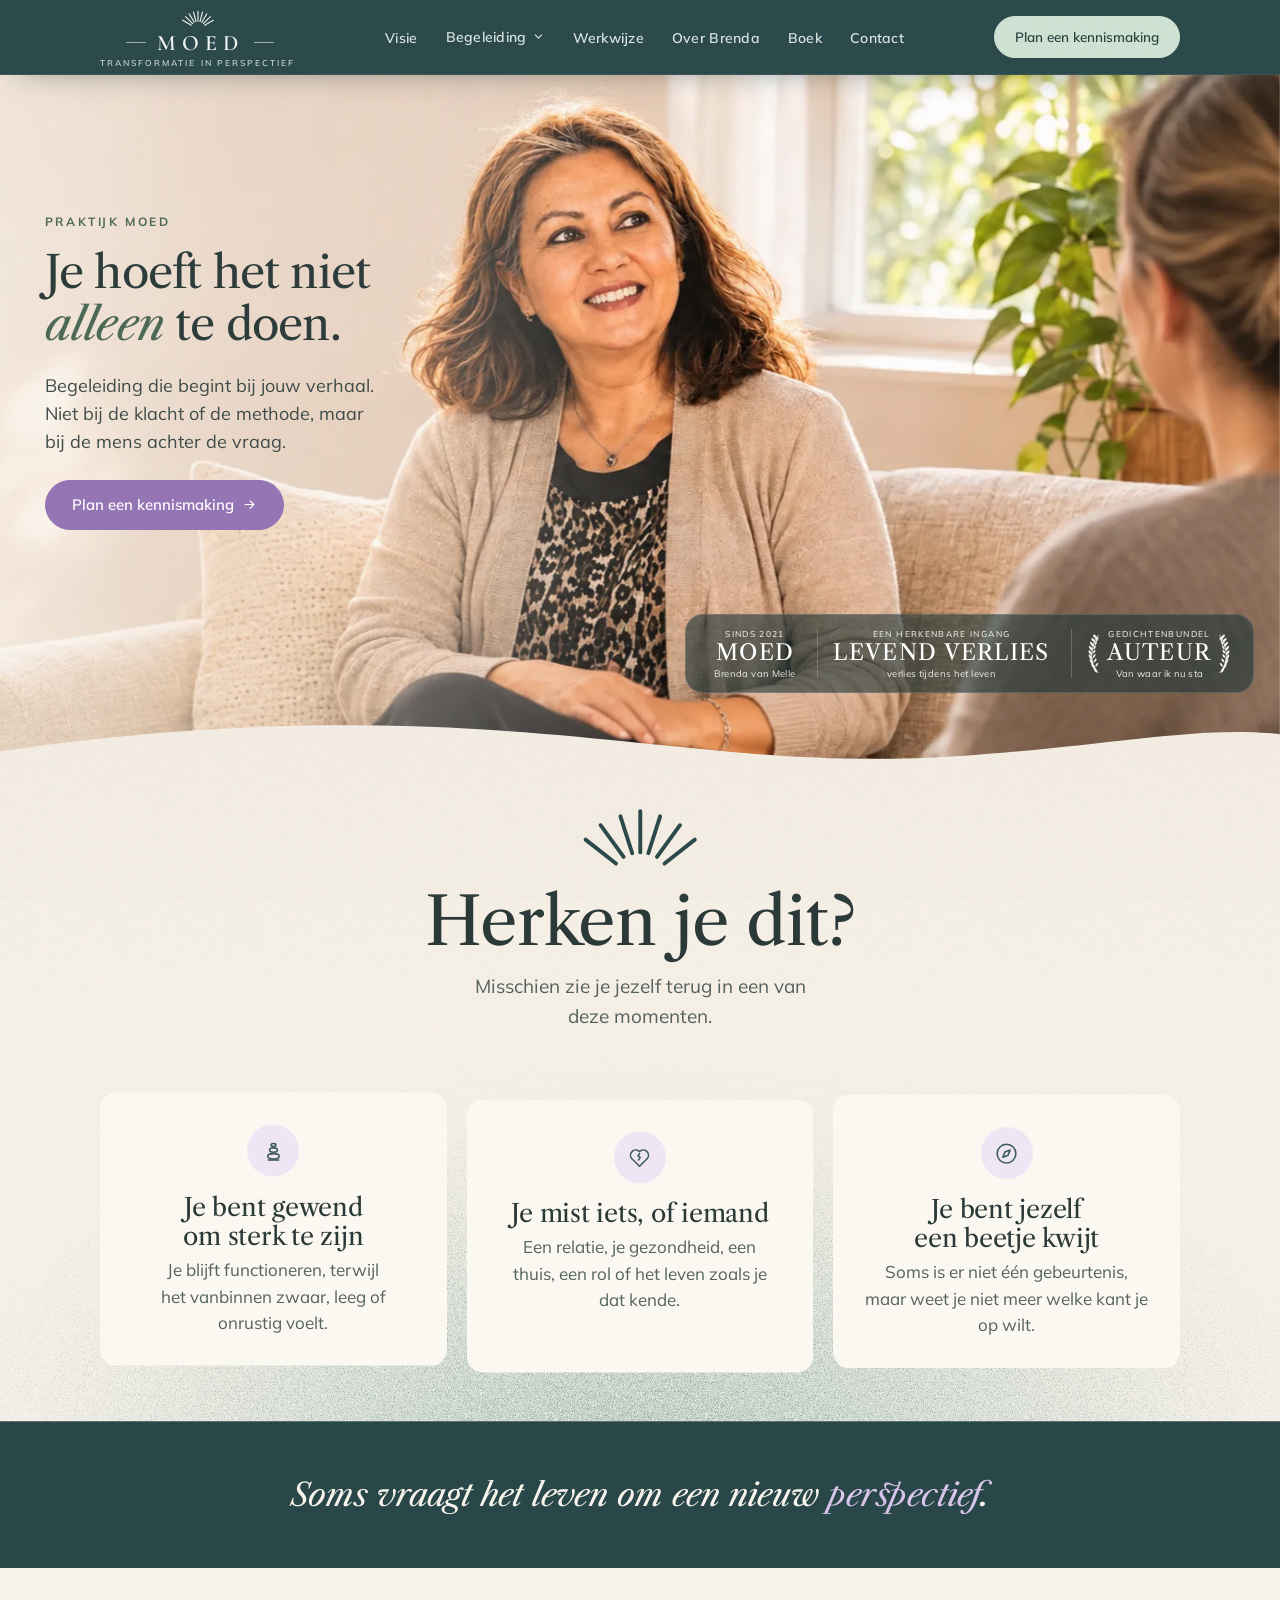
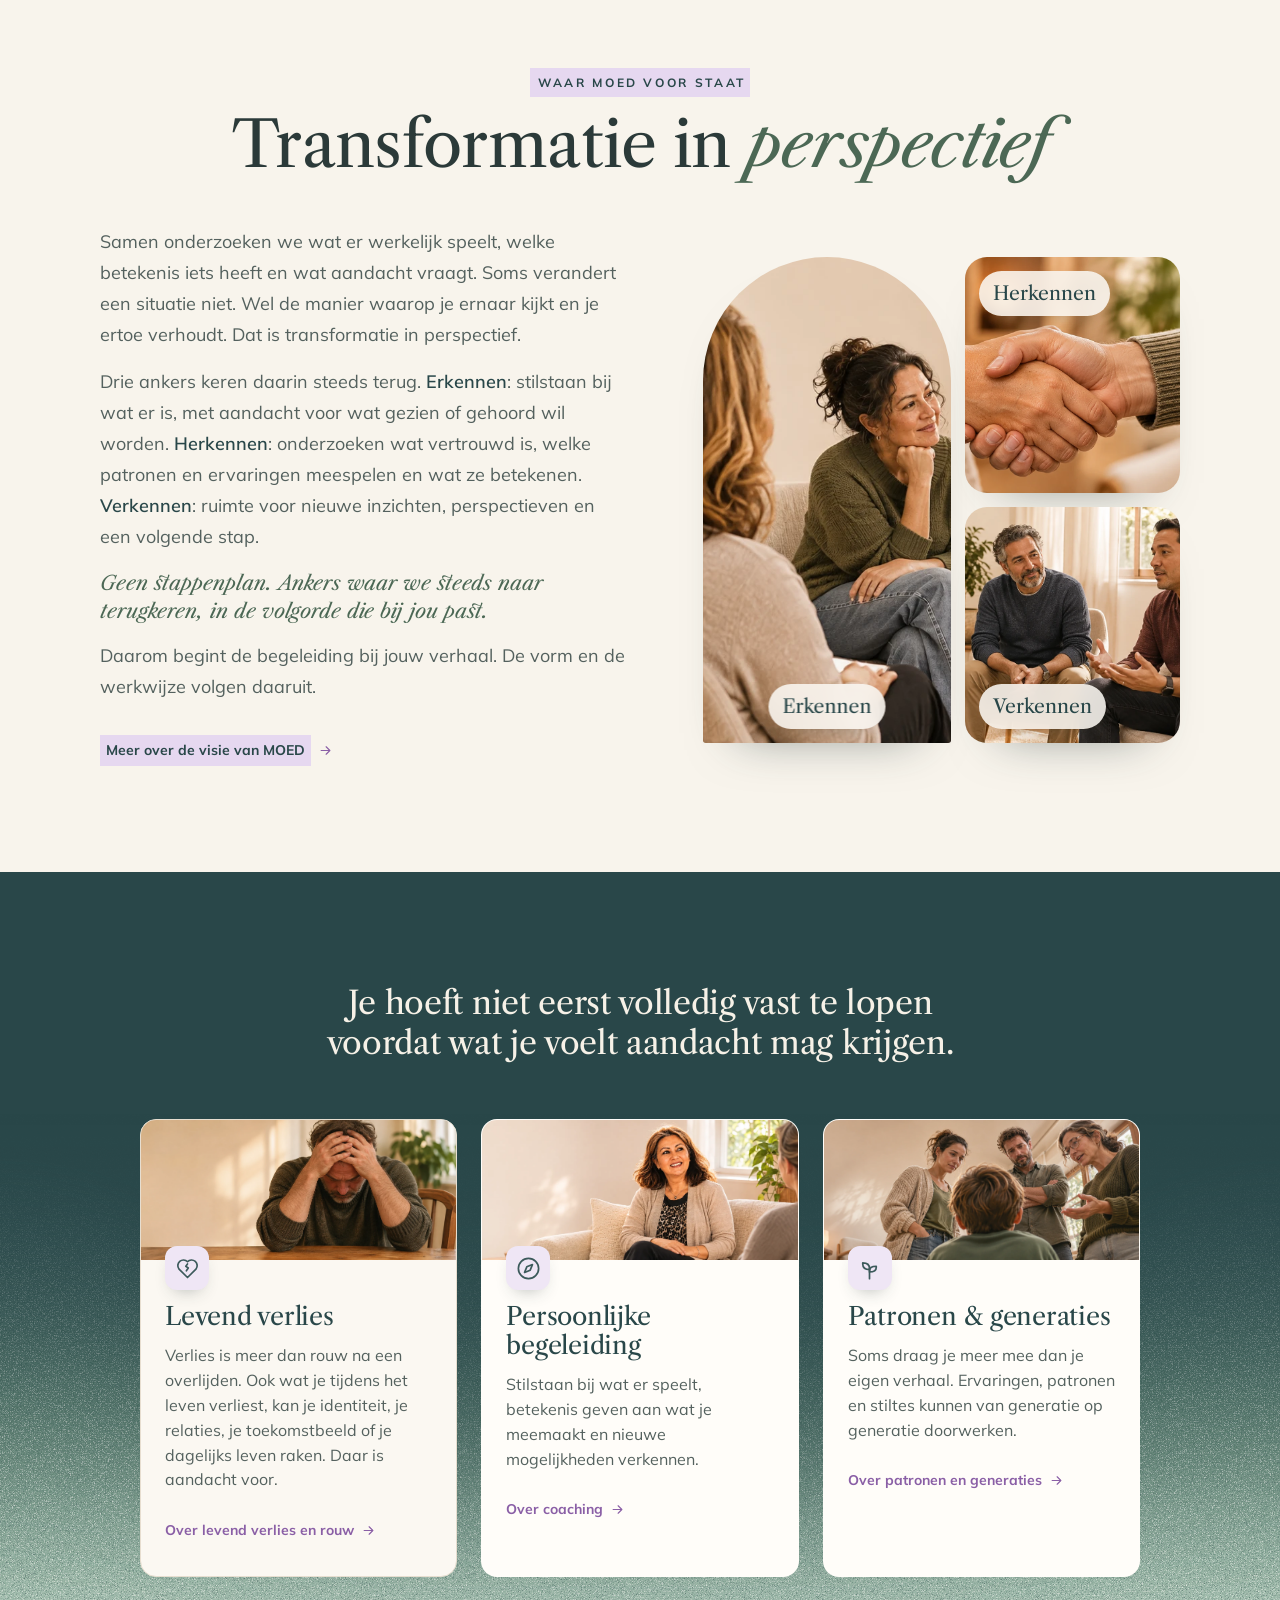
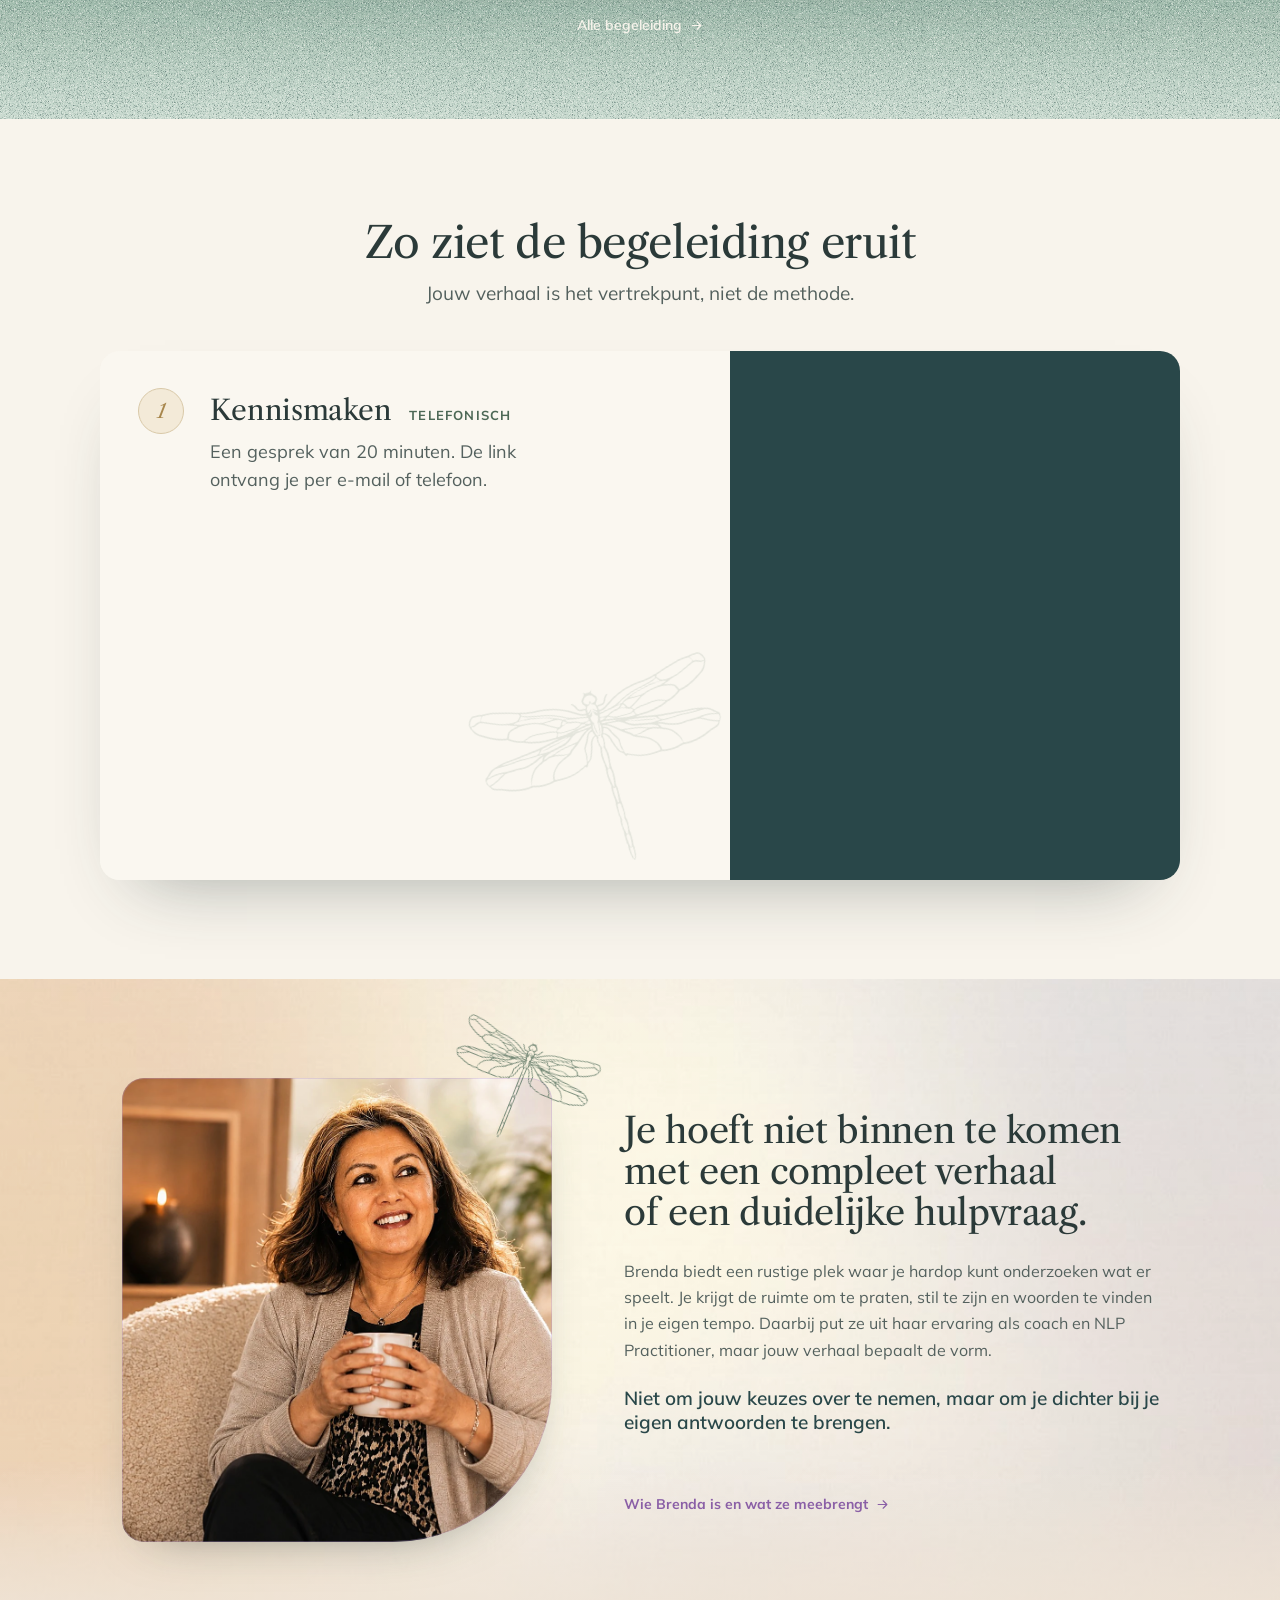
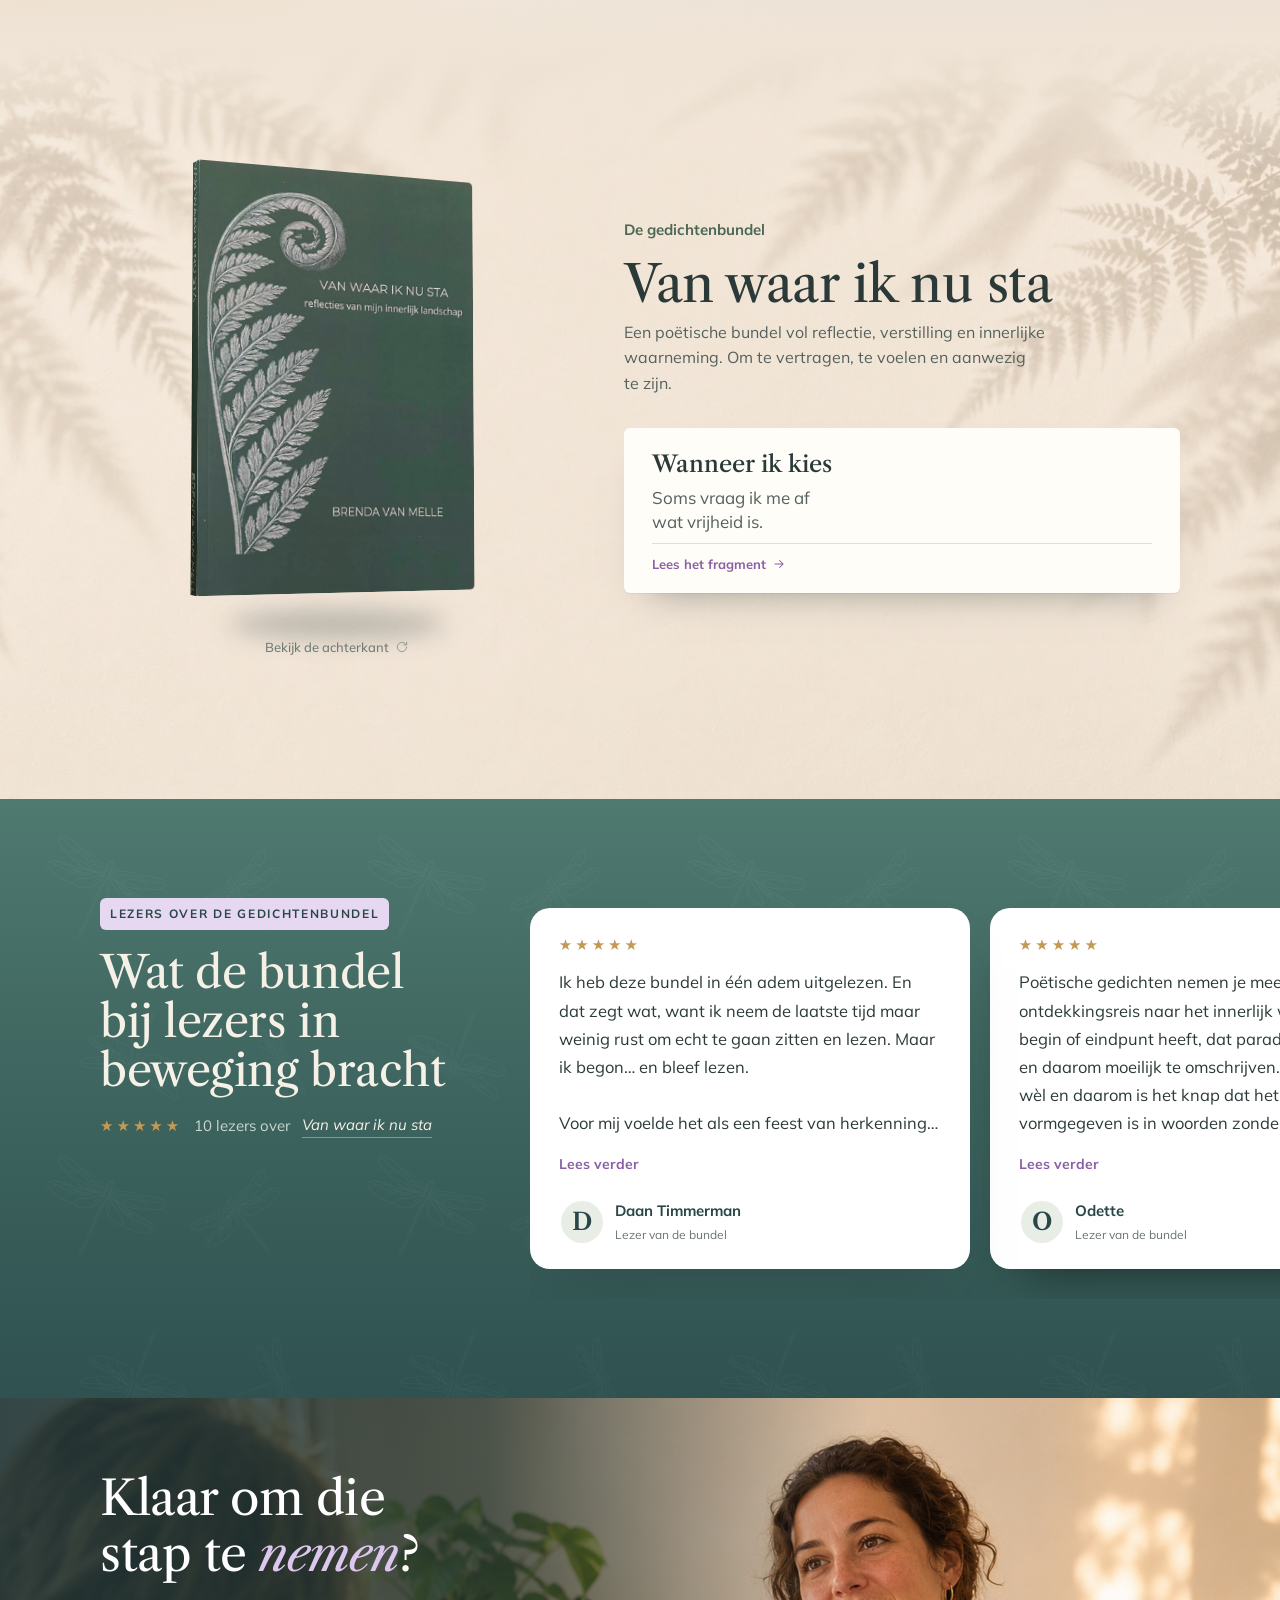
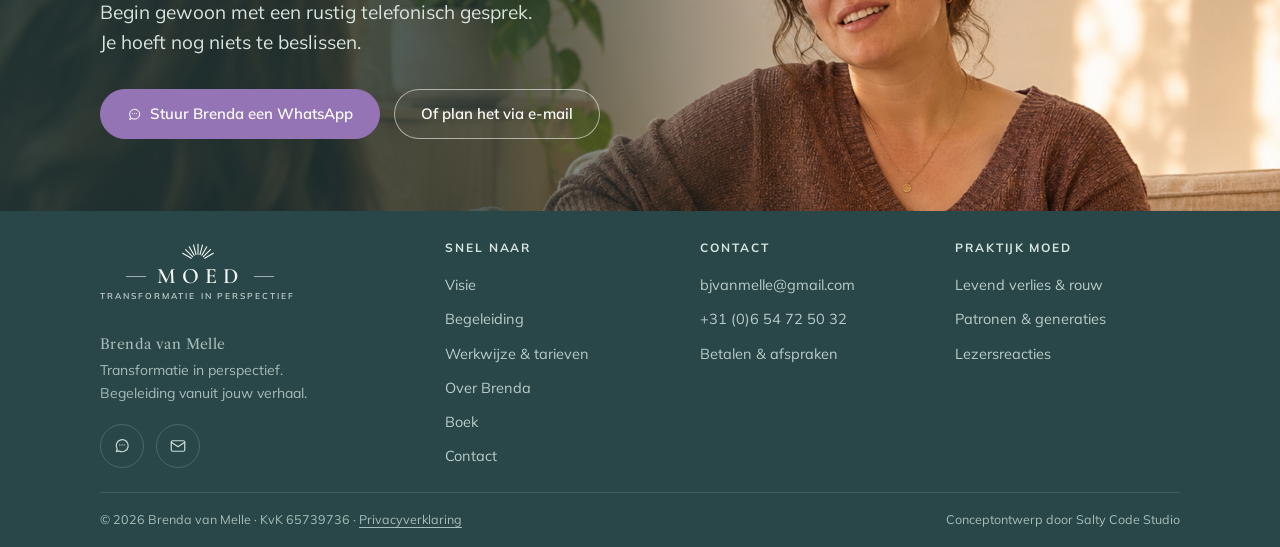
==== commit c7cc6097: "Header-knop lichtgroen, lichtere hero-foto (webp) Co-Authored-By: Claude Opus 5.5 <noreply@anthropic" ====
--- a/index.html
+++ b/index.html
@@ -10,8 +10,9 @@
 <link rel="preconnect" href="https://fonts.googleapis.com">
 <link rel="preconnect" href="https://fonts.gstatic.com" crossorigin>
 <link href="https://fonts.googleapis.com/css2?family=Libre+Caslon+Text:ital,wght@0,400;0,700;1,400&family=Mulish:wght@300;400;500;600;700&family=Caveat:wght@400;500;600&family=Cormorant+Garamond:wght@600&display=swap" rel="stylesheet">
+<link rel="preload" as="image" href="assets/img/photo/hero-brenda-gesprek.webp">
 <link rel="stylesheet" href="assets/site.css">
-<link rel="stylesheet" href="assets/design-b.css?v=223">
+<link rel="stylesheet" href="assets/design-b.css?v=229">
 <script type="application/ld+json">
 {"@context":"https://schema.org","@type":"ProfessionalService","name":"Praktijk MOED","slogan":"Transformatie in perspectief","description":"Praktijk MOED, transformatie in perspectief. Begeleiding door Brenda van Melle bij levend verlies, rouw en patronen die van generatie op generatie doorwerken. Bij jou thuis of op een passende plek.","email":"bjvanmelle@gmail.com","telephone":"+31654725032","founder":{"@type":"Person","name":"Brenda van Melle","jobTitle":"Rouw- en verliescoach, NLP practitioner, professioneel respijtzorgverlener, adviseur diversiteit en inclusie, spreker"},"knowsAbout":["Rouwbegeleiding","Traumabegeleiding","Verliesbegeleiding","Trauma-informed coaching","Levenscoaching","NLP","Professionele respijtzorg","Systemisch werk","Familieopstellingen","Publiek spreken"],"address":{"@type":"PostalAddress","addressCountry":"NL"},"foundingDate":"2021","priceRange":"€195 - €585"}
 </script>
@@ -158,7 +159,7 @@
         <p>Verlies is meer dan rouw na een overlijden. Ook wat je tijdens het leven verliest, kan je identiteit, je relaties, je toekomstbeeld of je dagelijks leven raken. Daar is aandacht voor.</p>
         <a class="svc-pick link-more" href="rouw-en-verlies.html">Over levend verlies en rouw <svg viewBox="0 0 24 24" fill="none" stroke="currentColor" stroke-width="1.8" stroke-linecap="round" stroke-linejoin="round"><path d="M5 12h14M13 6l6 6-6 6"/></svg></a>
       </article>
-      <article class="svc reveal d1"><figure class="svc-photo svc-photo--gesprek"><img src="assets/img/photo/hero-brenda-gesprek.png" alt="Brenda in gesprek met een cliënt" loading="lazy"></figure>
+      <article class="svc reveal d1"><figure class="svc-photo svc-photo--gesprek"><img src="assets/img/photo/hero-brenda-gesprek.webp" alt="Brenda in gesprek met een cliënt" loading="lazy"></figure>
         <span class="ic"><svg viewBox="0 0 24 24" fill="none" stroke="currentColor" stroke-width="1.5" stroke-linecap="round" stroke-linejoin="round"><circle cx="12" cy="12" r="9"/><path d="m8.5 15.5 2-5 5-2-2 5-5 2Z"/></svg></span>
         <h3>Persoonlijke begeleiding</h3>
         <p>Stilstaan bij wat er speelt, betekenis geven aan wat je meemaakt en nieuwe mogelijkheden verkennen.</p>
--- a/assets/design-b.css
+++ b/assets/design-b.css
@@ -497,8 +497,8 @@
 .herken-banner .herken-quote,.herken-banner .herken-close,.herken-banner .link-more{text-shadow:0 1px 18px rgba(20,39,40,.45)}
 
 /* ---------- 21. Homepage hero: Brenda in conversation ---------- */
-.hero-bg{background-image:url("img/photo/hero-brenda-gesprek.png")}
-@media (max-width:680px){.hero-bg{background-image:url("img/photo/hero-brenda-gesprek.png");background-position:60% 100%}}
+.hero-bg{background-image:url("img/photo/hero-brenda-gesprek.webp")}
+@media (max-width:680px){.hero-bg{background-image:url("img/photo/hero-brenda-gesprek.webp");background-position:60% 100%}}
 
 /* ---------- 22. Vision: group conversation as a soft blurred background ---------- */
 .vision{position:relative;overflow:hidden;isolation:isolate;background:var(--cream)}
@@ -1443,3 +1443,7 @@
 .reviews-page .sub-head h1{color:#f6f1e7}
 .reviews-page h1 em{color:#cdb4e6}
 .hero-awards .award-big{font-weight:400!important}.hero-awards .award-top{font-weight:500!important}
+
+/* 69 · header CTA in light green */
+.site-head .nav-cta .btn-header{background:#cfe3d4!important;color:#243f3c!important;border-color:#cfe3d4!important;box-shadow:none!important}
+.site-head .nav-cta .btn-header:hover{background:#e0eee3!important;border-color:#e0eee3!important}
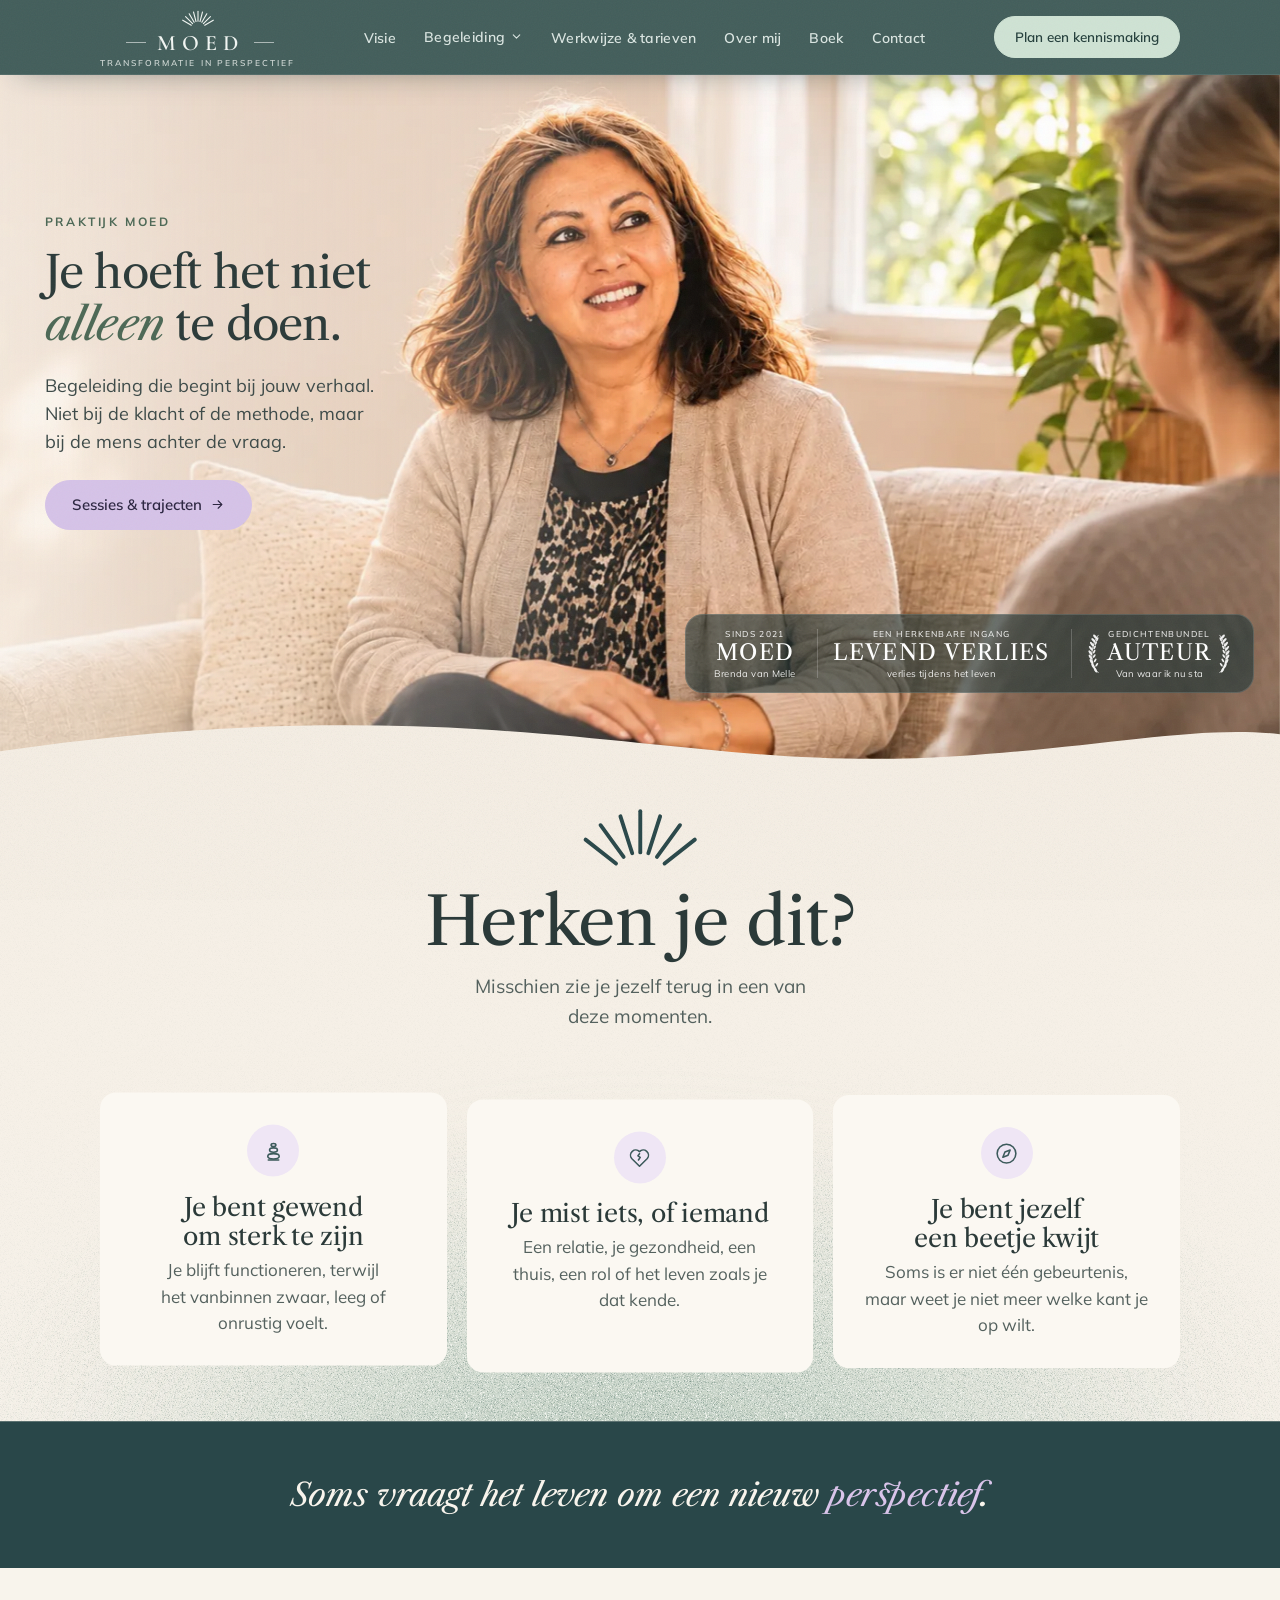
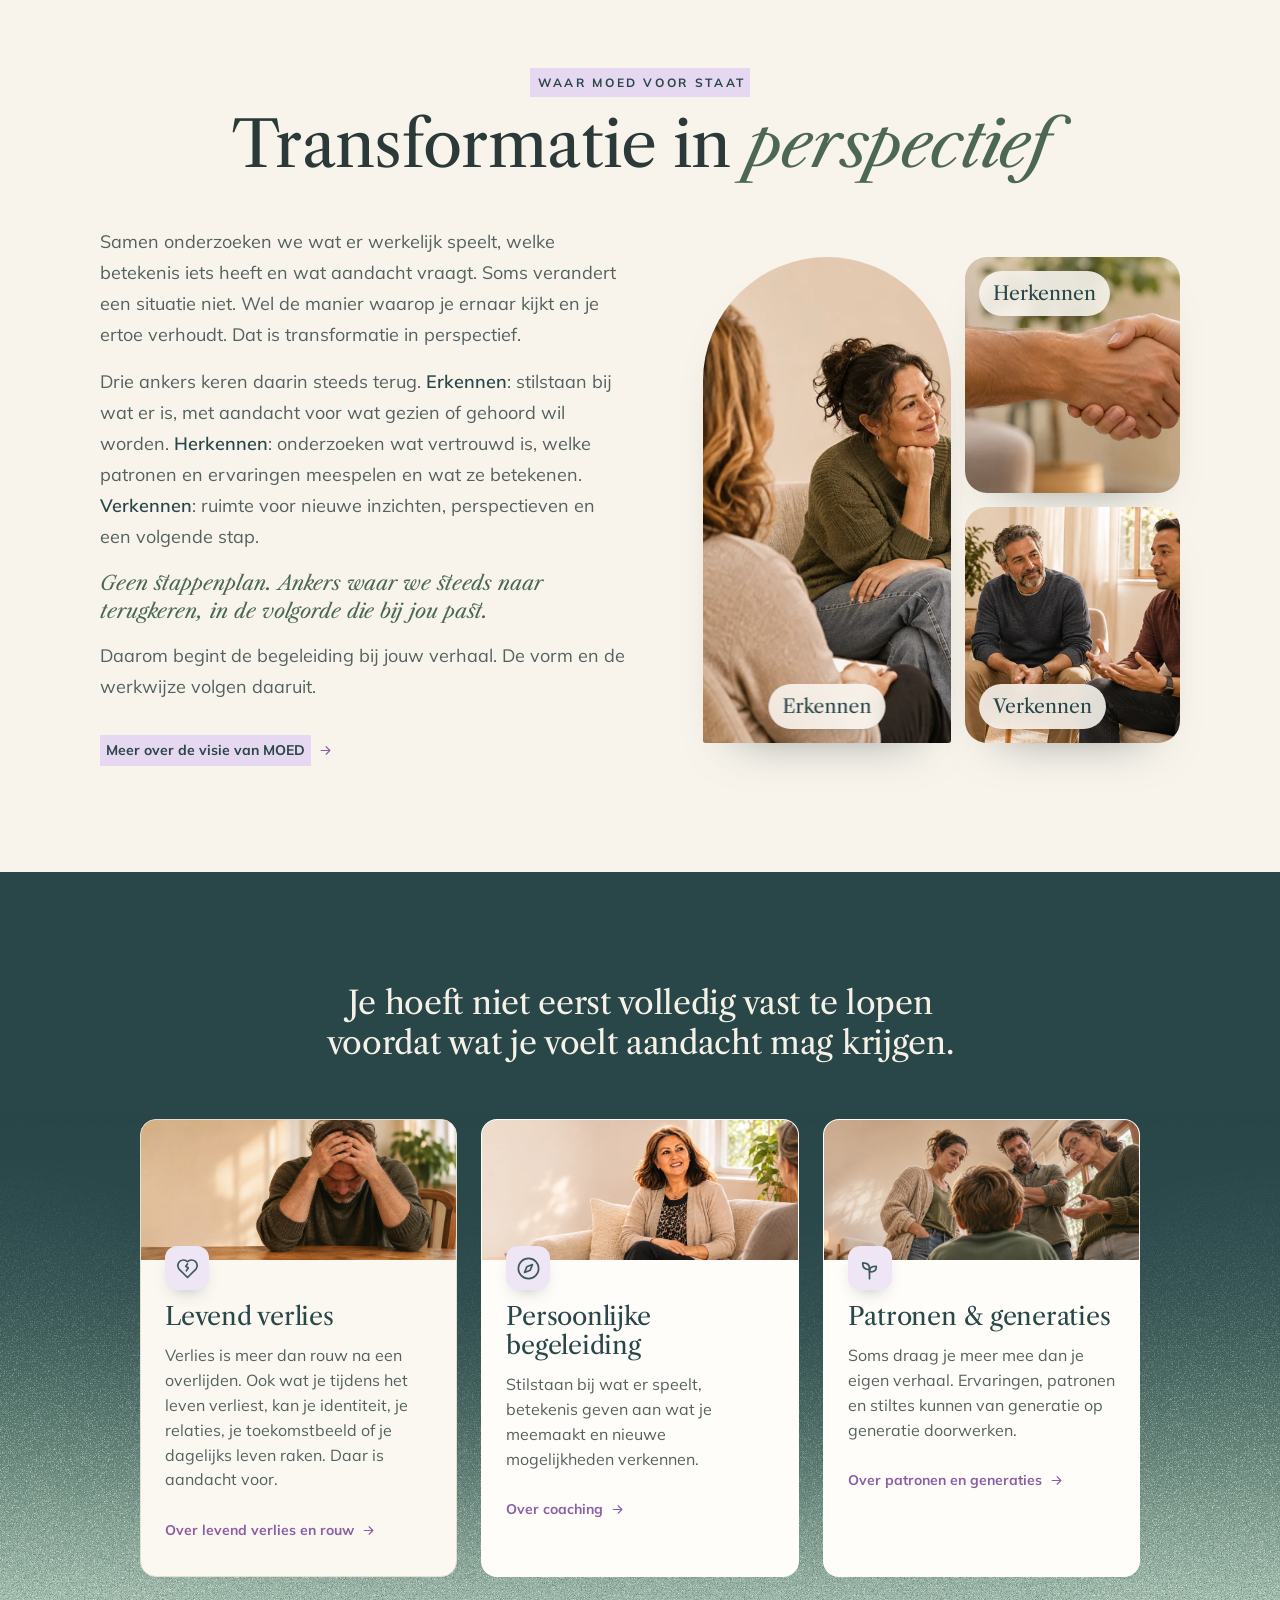
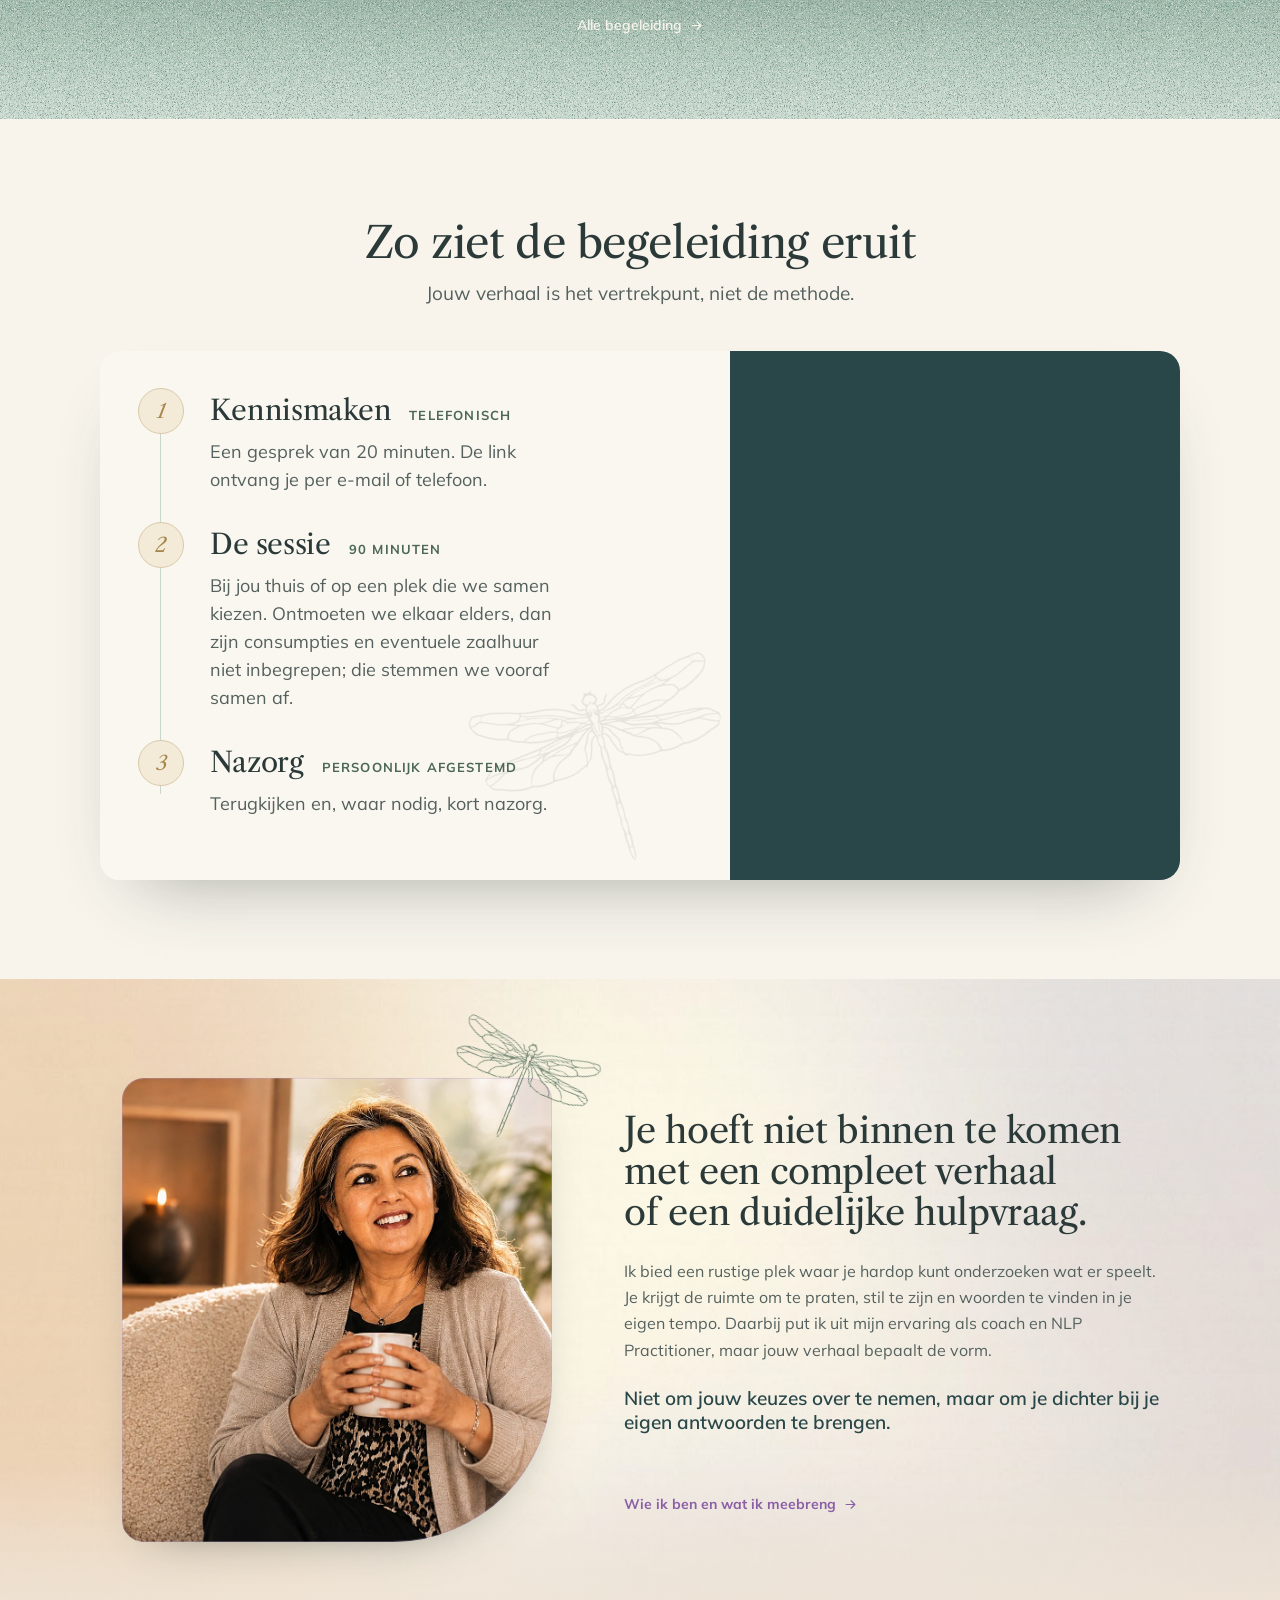
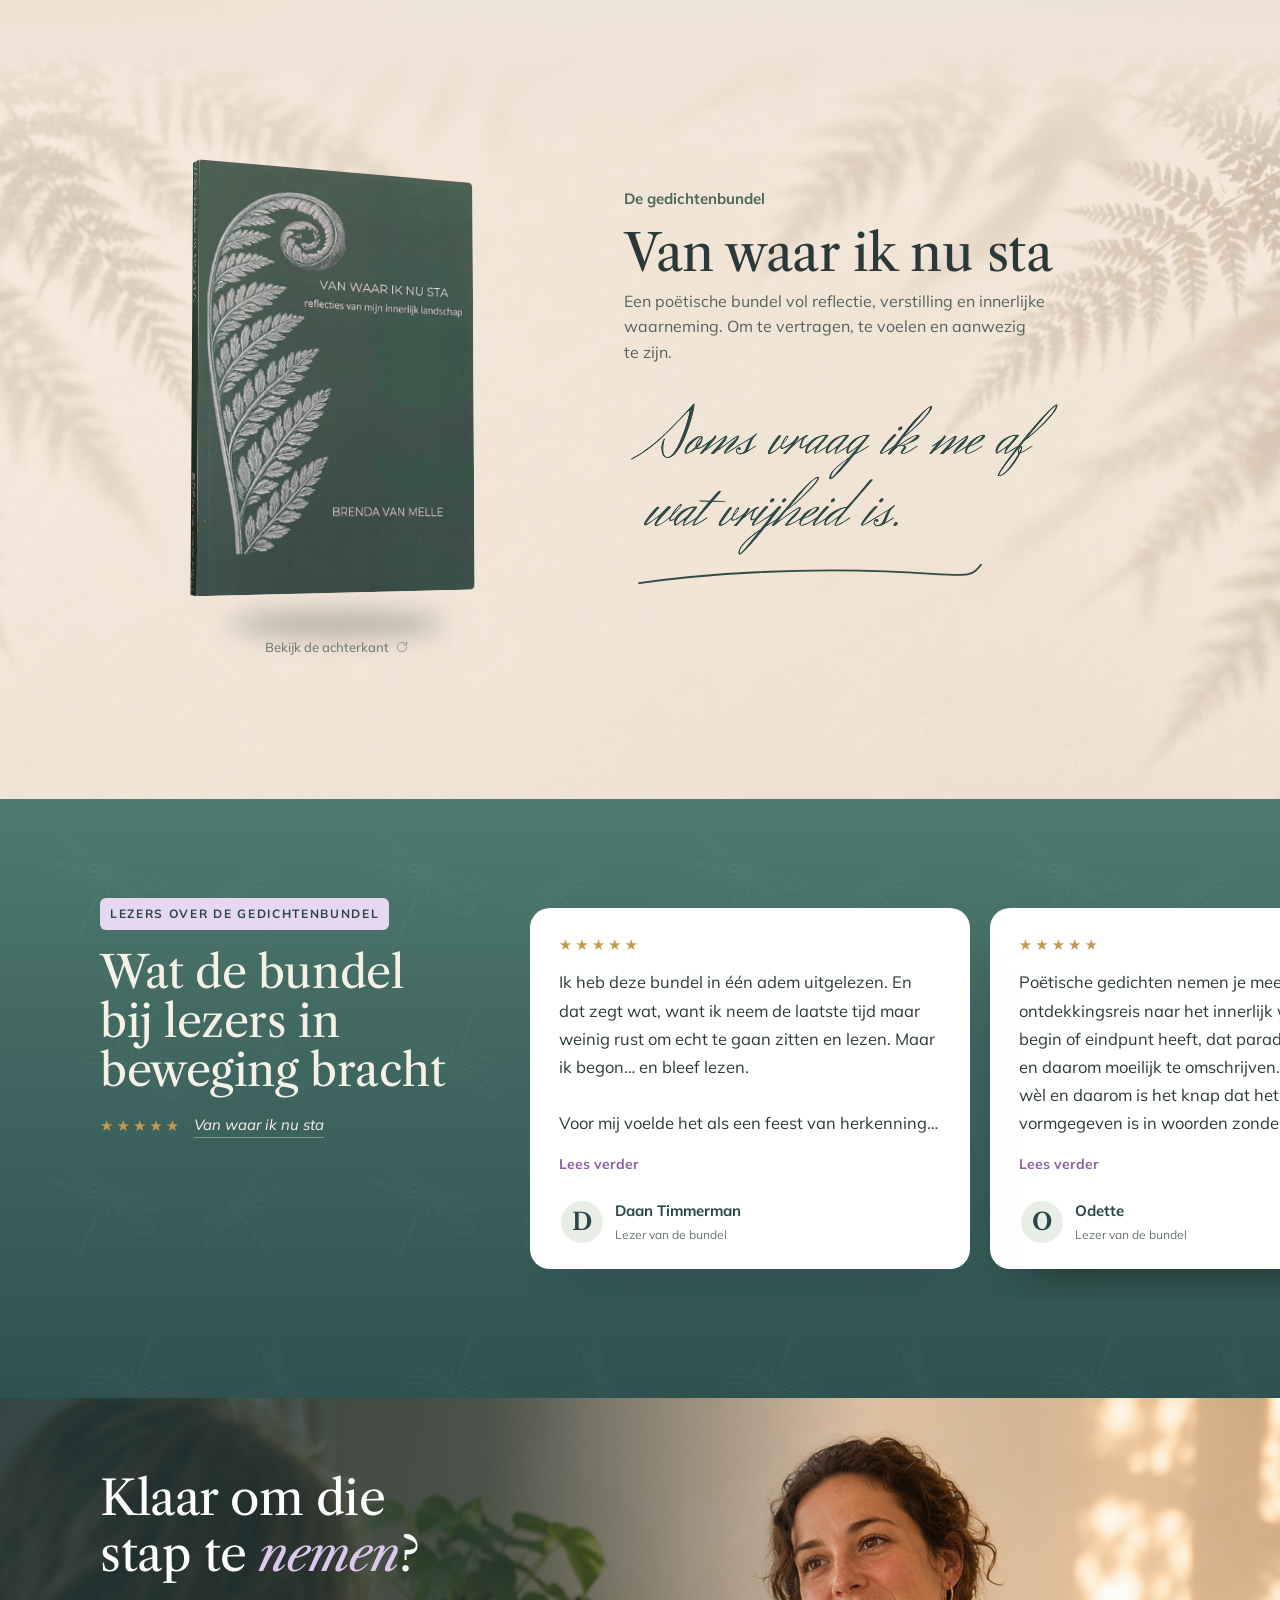
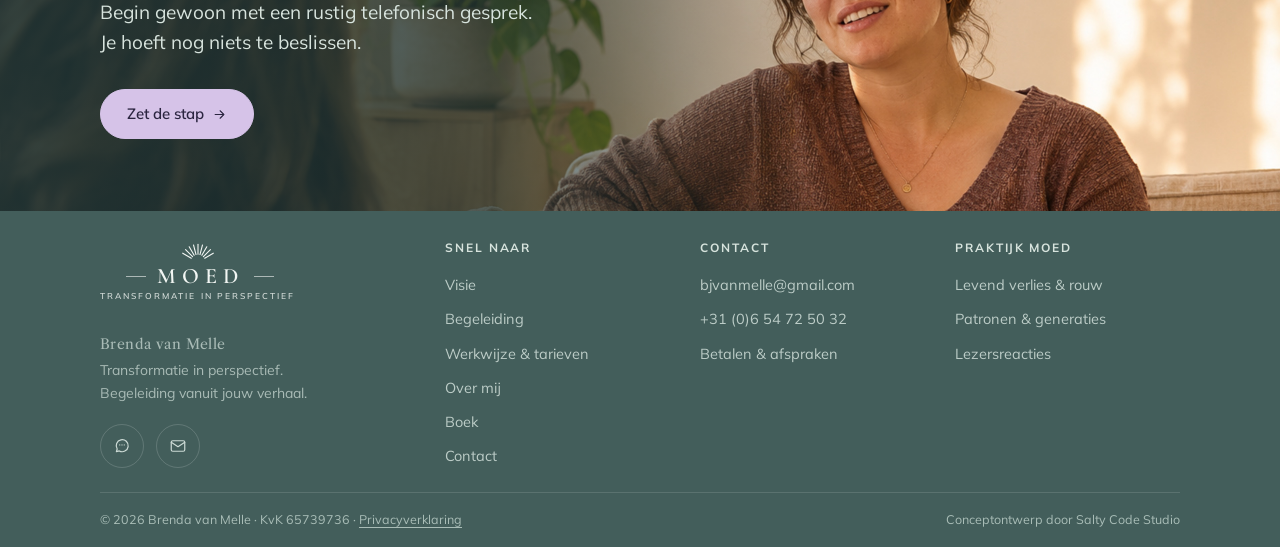
==== commit 3806f003: "Design B bijgewerkt: intakeformulier, boekpagina, ik-vorm, header en knoppen Co-Authored-By: Claude " ====
--- a/index.html
+++ b/index.html
@@ -9,10 +9,10 @@
 <meta name="robots" content="noindex, nofollow">
 <link rel="preconnect" href="https://fonts.googleapis.com">
 <link rel="preconnect" href="https://fonts.gstatic.com" crossorigin>
-<link href="https://fonts.googleapis.com/css2?family=Libre+Caslon+Text:ital,wght@0,400;0,700;1,400&family=Mulish:wght@300;400;500;600;700&family=Caveat:wght@400;500;600&family=Cormorant+Garamond:wght@600&display=swap" rel="stylesheet">
+<link href="https://fonts.googleapis.com/css2?family=Libre+Caslon+Text:ital,wght@0,400;0,700;1,400&family=Mulish:wght@300;400;500;600;700&family=Caveat:wght@400;500;600&family=Cormorant+Garamond:wght@600&family=Herr+Von+Muellerhoff&display=swap" rel="stylesheet">
 <link rel="preload" as="image" href="assets/img/photo/hero-brenda-gesprek.webp">
 <link rel="stylesheet" href="assets/site.css">
-<link rel="stylesheet" href="assets/design-b.css?v=229">
+<link rel="stylesheet" href="assets/design-b.css?v=374">
 <script type="application/ld+json">
 {"@context":"https://schema.org","@type":"ProfessionalService","name":"Praktijk MOED","slogan":"Transformatie in perspectief","description":"Praktijk MOED, transformatie in perspectief. Begeleiding door Brenda van Melle bij levend verlies, rouw en patronen die van generatie op generatie doorwerken. Bij jou thuis of op een passende plek.","email":"bjvanmelle@gmail.com","telephone":"+31654725032","founder":{"@type":"Person","name":"Brenda van Melle","jobTitle":"Rouw- en verliescoach, NLP practitioner, professioneel respijtzorgverlener, adviseur diversiteit en inclusie, spreker"},"knowsAbout":["Rouwbegeleiding","Traumabegeleiding","Verliesbegeleiding","Trauma-informed coaching","Levenscoaching","NLP","Professionele respijtzorg","Systemisch werk","Familieopstellingen","Publiek spreken"],"address":{"@type":"PostalAddress","addressCountry":"NL"},"foundingDate":"2021","priceRange":"€195 - €585"}
 </script>
@@ -35,16 +35,16 @@
         <li><a href="praktijk-moed.html">Visie</a></li>
         <li class="has-dd"><a href="coaching.html" aria-haspopup="true">Begeleiding <svg class="dd-caret" viewBox="0 0 24 24" fill="none" stroke="currentColor" stroke-width="2" stroke-linecap="round" stroke-linejoin="round" aria-hidden="true"><path d="m6 9 6 6 6-6"/></svg></a>
           <div class="nav-dd" role="menu">
-            <a role="menuitem" href="coaching.html"><span class="dd-t">Alle begeleiding</span><span class="dd-s">Eén visie, verschillende ingangen</span></a>
-            <a role="menuitem" href="rouw-en-verlies.html"><span class="dd-t">Levend verlies &amp; rouw</span><span class="dd-s">Verlies tijdens en na het leven</span></a>
-            <a role="menuitem" href="innerlijke-groei.html"><span class="dd-t">Patronen &amp; generaties</span><span class="dd-s">Wat van generatie op generatie doorwerkt</span></a>
-            <a role="menuitem" href="richting-en-zingeving.html"><span class="dd-t">Persoonlijke coaching</span><span class="dd-s">Als je jezelf een beetje kwijt bent</span></a>
-            <a role="menuitem" href="systemische-begeleiding.html"><span class="dd-t">Systemisch werk</span><span class="dd-s">Een instrument als het past</span></a>
-            <a role="menuitem" href="familieopstellingen.html"><span class="dd-t">Familieopstellingen</span><span class="dd-s">Je systeem zichtbaar maken</span></a>
+            <a role="menuitem" href="coaching.html"><span class="dd-t">Alle begeleiding</span></a>
+            <a role="menuitem" href="rouw-en-verlies.html"><span class="dd-t">Levend verlies &amp; rouw</span></a>
+            <a role="menuitem" href="innerlijke-groei.html"><span class="dd-t">Patronen &amp; generaties</span></a>
+            <a role="menuitem" href="richting-en-zingeving.html"><span class="dd-t">Persoonlijke coaching</span></a>
+            <a role="menuitem" href="systemische-begeleiding.html"><span class="dd-t">Systemisch werk</span></a>
+            <a role="menuitem" href="familieopstellingen.html"><span class="dd-t">Familieopstellingen</span></a>
           </div>
         </li>
-        <li><a href="werkwijze.html">Werkwijze</a></li>
-        <li><a href="over-brenda.html">Over Brenda</a></li>
+        <li><a href="werkwijze.html">Werkwijze &amp; tarieven</a></li>
+        <li><a href="over-brenda.html">Over mij</a></li>
         <li><a href="boek.html">Boek</a></li>
         <li><a href="contact.html">Contact</a></li>
       </ul>
@@ -61,8 +61,8 @@
 <nav class="mobile-menu" id="mobileMenu" aria-label="Mobiel menu">
   <a href="praktijk-moed.html">Visie</a>
   <a href="coaching.html">Begeleiding</a>
-  <a href="werkwijze.html">Werkwijze</a>
-  <a href="over-brenda.html">Over Brenda</a>
+  <a href="werkwijze.html">Werkwijze &amp; tarieven</a>
+  <a href="over-brenda.html">Over mij</a>
   <a href="boek.html">Boek</a>
   <a href="contact.html">Contact</a>
   <a class="btn btn-header" href="contact.html#kennismaken">Plan een kennismaking</a>
@@ -79,7 +79,7 @@
       <h1>Je hoeft het niet <em>alleen</em> te doen.</h1>
       <p class="hero-lead">Begeleiding die begint bij jouw verhaal. Niet bij de klacht of de methode, maar bij de mens achter de vraag.</p>
       <div class="hero-actions">
-        <a class="btn btn-primary btn-lg" href="#contact">Plan een kennismaking
+        <a class="btn btn-primary btn-lg" href="#intake">Sessies &amp; trajecten
           <svg viewBox="0 0 24 24" fill="none" stroke="currentColor" stroke-width="1.7" stroke-linecap="round" stroke-linejoin="round"><path d="M5 12h14M13 6l6 6-6 6"/></svg>
         </a>
       </div>
@@ -139,7 +139,7 @@
     </div>
       <div class="vision-collage reveal d1">
         <figure class="vc vc-a"><img src="assets/img/photo/visie-kring.webp" alt="Brenda in gesprek met een kleine groep" loading="lazy"><figcaption>Erkennen</figcaption></figure>
-        <figure class="vc vc-b"><img src="assets/img/photo/contact-handdruk.webp" alt="Een warme handdruk bij de kennismaking" loading="lazy"><figcaption>Herkennen</figcaption></figure>
+        <figure class="vc vc-b"><img src="assets/img/photo/contact-handdruk.webp?v=2" alt="Een warme handdruk bij de kennismaking" loading="lazy"><figcaption>Herkennen</figcaption></figure>
         <figure class="vc vc-c"><img src="assets/img/photo/visie-kring.webp" alt="Een kleine groep in gesprek, in een kring" loading="lazy"><figcaption>Verkennen</figcaption></figure>
       </div>
     </div>
@@ -226,6 +226,28 @@
         </details>
         <a class="btn btn-light rate-cta" href="#contact">Plan een kennismaking <svg viewBox="0 0 24 24" fill="none" stroke="currentColor" stroke-width="1.7" stroke-linecap="round" stroke-linejoin="round"><path d="M5 12h14M13 6l6 6-6 6"/></svg></a>
       </aside>
+        <form class="intake-card intake-inline" id="intakeInline" novalidate hidden aria-label="Kennismaking aanvragen">
+          <input type="hidden" name="investering" value="">
+          <button type="button" class="intake-back">← Terug naar de stappen</button>
+          <div class="intake-head">
+            <h3>Vertel me kort wat er speelt</h3>
+            <p>Zodat het eerste gesprek meteen over jou kan gaan. Er wordt niets opgeslagen: je antwoorden gaan alleen naar mij, via je eigen WhatsApp of e-mail.</p>
+          </div>
+          <fieldset class="q q-wide"><legend>Waar wil je mee aan de slag?</legend><div class="chips"><label class="chip"><input type="checkbox" name="traject" value="Levend verlies of rouw"><span>Levend verlies of rouw</span></label><label class="chip"><input type="checkbox" name="traject" value="Patronen of familie"><span>Patronen of familie</span></label><label class="chip"><input type="checkbox" name="traject" value="Richting in mijn leven"><span>Richting in mijn leven</span></label><label class="chip"><input type="checkbox" name="traject" value="Weet ik nog niet"><span>Weet ik nog niet</span></label></div></fieldset>
+          <div class="q"><label for="intakeNameH">Hoe mag ik je noemen?</label><input id="intakeNameH" name="naam" type="text" autocomplete="given-name" required></div>
+          <div class="q"><label for="intakePhoneH">Je telefoonnummer <span class="opt">(optioneel)</span></label><input id="intakePhoneH" name="telefoon" type="tel" autocomplete="tel" inputmode="tel"></div>
+          <div class="q q-wide"><label for="intakeWhatH">Wat speelt er op dit moment?</label><textarea id="intakeWhatH" name="wat" rows="3" required placeholder="Een paar zinnen is genoeg."></textarea></div>
+          <fieldset class="q"><legend>Hoe lang speelt dit al?</legend><div class="chips"><label class="chip"><input type="radio" name="duur" value="Pas kort"><span>Pas kort</span></label><label class="chip"><input type="radio" name="duur" value="Enkele maanden"><span>Enkele maanden</span></label><label class="chip"><input type="radio" name="duur" value="Langer dan een jaar"><span>Langer dan een jaar</span></label></div></fieldset>
+          <fieldset class="q"><legend>Wanneer ben je goed bereikbaar?</legend><div class="chips"><label class="chip"><input type="checkbox" name="moment" value="Ochtend"><span>Ochtend</span></label><label class="chip"><input type="checkbox" name="moment" value="Middag"><span>Middag</span></label><label class="chip"><input type="checkbox" name="moment" value="Avond"><span>Avond</span></label></div></fieldset>
+          <div class="q q-wide"><label for="intakeHopeH">Wat hoop je dat de begeleiding je brengt? <span class="opt">(optioneel)</span></label><textarea id="intakeHopeH" name="hoop" rows="2"></textarea></div>
+          <p class="intake-error" role="alert" hidden>Vul je naam en wat er speelt in, dan kan ik me goed voorbereiden.</p>
+          <p class="intake-done" role="status" hidden></p>
+          <div class="intake-actions">
+            <button class="btn btn-primary" type="submit" data-via="whatsapp"><svg class="lead-ic" viewBox="0 0 24 24" fill="none" stroke="currentColor" stroke-width="1.6" stroke-linecap="round" stroke-linejoin="round" aria-hidden="true"><path d="M4.5 19.5 5.6 16A8 8 0 1 1 8.4 18.6Z"/><path d="M9 10.5h.01M12 10.5h.01M15 10.5h.01"/></svg>Verstuur via WhatsApp</button>
+            <button class="btn btn-ghost" type="submit" data-via="email">Verstuur via e-mail</button>
+            <p class="intake-privacy">Je verstuurt het bericht zelf; je ziet het eerst nog voordat het weggaat.</p>
+          </div>
+        </form>
     </div>
     <p class="practical-scrollhint" aria-hidden="true">Scroll verder <span>↓</span></p>
   </div>
@@ -240,9 +262,9 @@
     </div>
     <div class="about-copy reveal d1">
       <h2>Je hoeft niet binnen te komen met een compleet verhaal of een duidelijke hulpvraag.</h2>
-      <p>Brenda biedt een rustige plek waar je hardop kunt onderzoeken wat er speelt. Je krijgt de ruimte om te praten, stil te zijn en woorden te vinden in je eigen tempo. Daarbij put ze uit haar ervaring als coach en NLP Practitioner, maar jouw verhaal bepaalt de vorm.</p>
+      <p>Ik bied een rustige plek waar je hardop kunt onderzoeken wat er speelt. Je krijgt de ruimte om te praten, stil te zijn en woorden te vinden in je eigen tempo. Daarbij put ik uit mijn ervaring als coach en NLP Practitioner, maar jouw verhaal bepaalt de vorm.</p>
       <blockquote class="about-quote">Niet om jouw keuzes over te nemen, maar om je dichter bij je eigen antwoorden te brengen.</blockquote>
-      <a class="link-more" href="over-brenda.html">Wie Brenda is en wat ze meebrengt <svg viewBox="0 0 24 24" fill="none" stroke="currentColor" stroke-width="1.8" stroke-linecap="round" stroke-linejoin="round"><path d="M5 12h14M13 6l6 6-6 6"/></svg></a>
+      <a class="link-more" href="over-brenda.html">Wie ik ben en wat ik meebreng <svg viewBox="0 0 24 24" fill="none" stroke="currentColor" stroke-width="1.8" stroke-linecap="round" stroke-linejoin="round"><path d="M5 12h14M13 6l6 6-6 6"/></svg></a>
     </div>
   </div>
 </section>
@@ -269,9 +291,11 @@
       <p class="book-kicker">De gedichtenbundel</p>
       <h2>Van waar ik nu sta</h2>
       <p>Een poëtische bundel vol reflectie, verstilling en innerlijke waarneming. Om te vertragen, te voelen en aanwezig te zijn.</p>
-      <div class="book-poems">
-        <a class="book-poem" href="boek.html#poem-kies"><span class="book-poem-title">Wanneer ik kies</span><span class="book-poem-line">Soms vraag ik me af<br>wat vrijheid is.</span><span class="book-poem-more">Lees het fragment <svg viewBox="0 0 24 24" fill="none" stroke="currentColor" stroke-width="1.8" stroke-linecap="round" stroke-linejoin="round" aria-hidden="true"><path d="M5 12h14M13 6l6 6-6 6"/></svg></span></a>
-      </div>
+      <a class="book-hand" href="boek.html#poem-kies" aria-label="Uit het gedicht Wanneer ik kies: Soms vraag ik me af wat vrijheid is. Lees het fragment">
+        <svg class="hand-svg" viewBox="-16 3 404 151" aria-hidden="true"><path d="M24.1 59.1L24.1 59.1Q26.5 59.1 29.5 55.2Q32.4 51.3 34.9 45.6Q37.4 39.9 39.6 33.8Q41.7 27.7 42.9 22.9Q44.1 18.2 44.1 17.3Q44.1 16.4 44 16.4L44 16.4Q43.4 16.4 36.7 23.5Q30.0 30.5 26.0 34.5Q22.0 38.5 16.7 43.3L16.7 43.3Q5.7 53.3-8.4 61.1L-8.4 61.1Q-8.7 61.2-9.1 61.2Q-9.5 61.2-9.5 61.0Q-9.5 60.7-9.1 60.5L-9.1 60.5Q0.4 55.7 9.7 48.1L9.7 48.1Q19.2 40.2 25.1 34.2Q31.0 28.2 34.1 25.0Q37.2 21.7 41.4 17.2Q45.7 12.6 47.9 10.2L47.9 10.2Q48.3 9.9 48.5 9.9Q48.8 9.9 48.8 10.2L48.8 10.2Q48.8 12.2 47.6 17.7Q46.4 23.1 44 30.3Q41.6 37.5 38.7 44.2Q35.7 50.8 31.7 55.4Q27.7 60.0 23.6 60.0L23.6 60.0Q21.2 60.0 19.7 57.4Q18.3 54.8 18.3 50.6Q18.3 46.4 20.3 42.9L20.3 42.9Q20.8 42.0 21.2 42.0L21.2 42.0Q21.5 42.0 21.7 42.5L21.7 42.5Q21.0 43.6 20.5 46.2Q20 48.9 20 51.6L20 51.6Q20 59.1 24.1 59.1Z"/><path d="M55.3 41.6L55.3 41.6L55.3 41.5Q54.0 42.2 52.4 44.6Q50.9 47.0 50.7 48.7L50.7 48.7Q55.3 44.0 55.3 41.6ZM41.6 55.0L41.6 55.0Q44.1 55.0 49.5 49.9L49.5 49.9L49.5 49.5Q49.5 47.6 51.5 44.6Q53.4 41.7 55.0 40.9L55.0 40.9Q54.8 40.7 54.5 40.7L54.5 40.7Q52.1 40.7 46.7 46.1Q41.2 51.6 41.2 54.6L41.2 54.6Q41.2 55.0 41.6 55.0ZM39.6 54.1L39.6 54.1Q39.6 49.3 45.2 44.5Q50.7 39.7 54.4 39.7L54.4 39.7Q56.2 39.7 56.2 41.3L56.2 41.3Q56.2 45.9 51.3 50.4L51.3 50.4Q51.7 50.6 52.1 50.6L52.1 50.6Q53.9 50.6 57.2 48.3L57.2 48.3L57.6 49.0Q53.5 51.7 51.4 51.7L51.4 51.7Q50.5 51.7 50.1 51.4L50.1 51.4Q47.6 53.4 44.9 54.7Q42.1 56 40.9 56Q39.6 56 39.6 54.1Z"/><path d="M60.9 46.9L56.4 49.7L56.2 49.0L58.9 47.1Q61.8 45.2 62.9 44.2Q64.0 43.3 64.4 42.9Q64.9 42.6 65.5 41.9Q66.1 41.2 66.3 41.0L66.3 41.0Q66.3 41.0 67.0 40L67.0 40Q67.7 39.2 67.7 39.1L67.7 39.1Q68.8 39.4 68.8 40.6L68.8 40.6Q67.0 43.3 63.5 47.3Q60.1 51.3 60.1 51.4Q60.1 51.6 60.2 51.6Q60.3 51.6 61.1 50.9Q62.0 50.2 65.8 47.6L65.8 47.6Q73.6 42.2 76.4 40.3L76.4 40.3Q77.5 39.4 77.9 39.4Q78.3 39.4 78.6 39.7Q78.9 40 78.9 40.5Q78.9 41.0 77.9 42.6Q76.8 44.2 75.7 45.7L75.7 45.7Q72.7 49.5 72.0 50.2L72.0 50.2Q71.6 50.8 71.6 50.8Q71.6 50.9 71.7 50.9L71.7 50.9Q72.2 50.9 85.9 40.9L85.9 40.9Q88.2 39.3 88.9 39.3L88.9 39.3Q89.5 39.3 89.5 40.5Q89.5 41.8 87.6 44.3Q85.7 46.8 83.4 48.9L83.4 48.9Q77.2 54.5 77.2 55.1L77.2 55.1Q77.2 55.2 77.5 55.2L77.5 55.2Q78.2 55.2 86.1 50.1L86.1 50.1L88.7 48.4L88.8 49.2Q78.5 56.1 76.3 56.1L76.3 56.1Q75.9 56.1 75.9 55.7L75.9 55.7Q75.9 53.3 78.8 50.1Q81.8 46.8 84.8 44.3Q87.7 41.7 87.7 40.8L87.7 40.8Q87.7 40.7 87.6 40.7Q87.5 40.7 87.2 40.9Q86.9 41.1 79.2 46.5Q71.5 52.0 70.2 52.9Q68.9 53.8 67.0 55.7L67.0 55.7Q66.4 56.2 65.1 56.2Q63.7 56.2 63.7 55.9Q63.7 55.6 64.2 55.1L64.2 55.1Q68.1 51.3 72.4 46.4Q76.8 41.5 77.0 41.2L77.0 41.2Q77.0 41.0 76.8 41.0L76.8 41.0Q76.2 41.0 69.0 46.0Q61.7 51.1 60.6 52.0L60.6 52.0Q57.6 54.2 57.4 54.3Q57.2 54.4 56.7 55.0L56.7 55.0Q55.6 56.2 54.6 56.2L54.6 56.2Q53.7 55.9 53.6 55.8L53.6 55.8Q55.1 54.1 60.9 46.9L60.9 46.9Z"/><path d="M91.4 47.6L88.8 49.2Q88.5 49.4 88.0 49.7L88.0 49.7L87.8 49.0Q95.1 44.4 99.6 41.8L99.6 41.8L101.3 40.8Q102.3 40 103.5 39.0L103.5 39.0Q105.9 37.1 106.0 37.1L106.0 37.1Q106.3 37.1 106.3 37.4Q106.3 37.7 105.8 38.4Q105.3 39.0 104.4 39.9Q103.5 40.8 103.3 41.1L103.3 41.1Q102.3 42.0 100.1 47.2Q97.9 52.4 97.7 52.7L97.7 52.7Q97.7 53.0 97.9 53.0Q98.0 53.0 98.1 52.9L98.1 52.9L105.2 48.4L105.3 49.2Q104.5 49.7 102.8 50.8Q101.0 52.0 100.2 52.4Q99.5 52.9 98.1 53.7Q96.7 54.6 95.9 55.0Q95.1 55.4 94.1 55.9L94.1 55.9Q91.5 56.6 90.8 56.6L90.8 56.6Q90.7 56.6 90.7 56.6L90.7 56.6Q89.0 56.6 87.9 55.6Q86.8 54.6 86.8 53.2Q86.8 51.9 87.7 50.9Q88.7 50.0 90.0 50.0Q91.2 50.0 91.2 51.0L91.2 51.0Q91.2 51.6 90.8 52.1Q90.4 52.6 89.8 52.6Q89.2 52.6 89.1 52.0Q89.0 51.5 88.7 51.5L88.7 51.5Q88.3 51.5 88 51.9Q87.7 52.4 87.7 53.2Q87.7 54.0 88.5 54.8Q89.2 55.6 90.7 55.6Q92.1 55.6 93.3 54.6Q94.6 53.6 95.0 52.8Q95.5 52.0 96.9 48.5Q98.4 44.9 100 42.9L100 42.9L100.1 42.6Q100.1 42.6 99.9 42.6L99.9 42.6Q99.4 42.6 91.4 47.6L91.4 47.6Z"/><path d="M133.8 40.4L133.8 40.4Q133.2 40.4 132.0 42.4Q130.7 44.4 129.8 46.5L129.8 46.5Q134.0 41.9 134.0 40.6L134.0 40.6Q134.0 40.4 133.8 40.4ZM126.4 39.1L126.8 39.1Q128.4 39.1 128.4 39.6L128.4 39.6Q128.4 39.8 128.1 40.2Q127.8 40.5 126.5 42.2Q125.2 44.0 123.9 45.7Q122.7 47.5 121.2 49.5L121.2 49.5Q117.9 54.1 117.9 55.0L117.9 55.0Q117.9 55.0 118.0 55.0L118.0 55.0Q121.4 55.0 128.1 48.3L128.1 48.3Q129.0 45.4 131.1 42.3Q133.2 39.2 134.3 39.2L134.3 39.2Q134.9 39.2 134.9 39.8L134.9 39.8Q134.9 42.0 129.1 48.1L129.1 48.1Q128.7 49.1 128.7 49.8Q128.7 50.6 129.2 50.6L129.2 50.6Q131.0 50.6 134.4 48.3L134.4 48.3L134.8 48.9Q130.6 51.6 128.7 51.6L128.7 51.6Q127.7 51.6 127.7 50.3L127.7 50.3Q127.7 49.7 127.8 49.4L127.8 49.4Q121.0 56.2 117.0 56.2L117.0 56.2Q116.1 56.2 116.1 54.8Q116.1 53.5 118.5 49.5Q121.0 45.6 123.5 42.3Q126.0 39.1 126.4 39.1L126.4 39.1Z"/><path d="M149.7 49.0L153.6 46.5L154.1 47.0Q151.2 48.8 149.3 50.0Q147.5 51.3 146.5 51.3L146.5 51.3Q145.1 51.3 145.1 50.0L145.1 50.0Q145.1 49.2 146.1 46.5Q147.1 43.8 147.5 42.8L147.5 42.8L147.3 42.6Q147.0 42.6 146.7 42.8L146.7 42.8Q140.3 48 138.4 49.8Q136.5 51.6 134.7 53.6Q133.0 55.7 132.8 55.9Q132.6 56.1 132.6 56.1L132.6 56.1Q132.4 56.3 131.3 56.3Q130.1 56.3 130.1 56.1L130.1 56.1Q130.3 55.9 131.7 54.3L131.7 54.3Q135.3 50.4 138.2 46.8L138.2 46.8L136.4 47.9Q133.4 49.7 132.1 50.6L132.1 50.6L131.8 49.9L135.8 47.4Q138.0 46.0 139.6 44.4Q141.2 42.9 141.7 41.9Q142.3 41.0 142.8 40.3Q143.2 39.7 143.6 39.7Q144.0 39.7 144.8 40.1L144.8 40.1Q144.8 40.8 143.8 42.4Q142.8 44.0 141.7 45.2L141.7 45.2L140.7 46.5Q140.7 46.6 140.8 46.6L140.8 46.6Q141.0 46.6 141.2 46.4Q141.5 46.1 143.4 44.6Q145.2 43.0 146.7 41.9Q148.1 40.8 149.9 39.7Q151.7 38.7 152.5 38.7Q153.4 38.7 153.4 39.1L153.4 39.1Q153.4 39.6 150.2 41.3L150.2 41.3Q149.5 41.7 148.1 45.0Q146.7 48.3 146.7 49.8L146.7 49.8Q146.7 50.1 147.3 50.1Q147.9 50.1 149.7 49.0L149.7 49.0Z"/><path d="M168.8 50.1L171.4 48.4L171.5 49.2Q161.2 56.1 158.9 56.1L158.9 56.1Q158.6 56.1 158.6 55.6L158.6 55.6Q158.6 54.3 159.6 51.8L159.6 51.8L159.9 50.9Q159.9 50.8 159.7 50.8Q159.5 50.8 155.9 53.3L155.9 53.3Q152.5 55.9 151.4 55.9Q150.4 55.9 150.4 54.0L150.4 54.0Q150.4 48.6 156.4 43.6Q162.5 38.5 171.0 38.5L171.0 38.5Q171.7 38.5 171.7 39.2Q171.7 39.8 165.7 46.6Q159.7 53.4 159.7 54.8L159.7 54.8Q159.7 55.1 160.1 55.1Q160.5 55.1 163.4 53.4Q166.2 51.8 168.8 50.1L168.8 50.1ZM161.2 48.4L161.2 48.4Q162.3 47.6 165.5 44.0Q168.6 40.4 168.6 39.9L168.6 39.9Q168.6 39.6 168.1 39.6L168.1 39.6Q165.2 39.6 161.2 42.3Q157.3 45.1 154.6 48.5Q151.9 52.0 151.9 54.1L151.9 54.1Q151.9 54.5 152.3 54.5Q152.7 54.5 153.5 54.0Q154.4 53.5 155.6 52.6Q156.9 51.8 157.8 51.1L157.8 51.1Q160.9 48.8 161.2 48.4Z"/><path d="M187.7 50.1L190.3 48.4L190.4 49.2Q180.1 56.1 177.8 56.1L177.8 56.1Q177.4 56.1 177.4 55.6L177.4 55.6Q177.4 54.3 178.5 51.8L178.5 51.8L178.8 50.9Q178.8 50.8 178.6 50.8Q178.3 50.8 174.8 53.3L174.8 53.3Q171.4 55.9 170.3 55.9Q169.2 55.9 169.2 54.0L169.2 54.0Q169.2 48.6 175.3 43.6Q181.3 38.5 189.9 38.5L189.9 38.5Q190.6 38.5 190.6 39.2Q190.6 39.8 184.6 46.6Q178.6 53.4 178.6 54.8L178.6 54.8Q178.6 55.1 179.0 55.1Q179.4 55.1 182.2 53.4Q185.1 51.8 187.7 50.1L187.7 50.1ZM180.1 48.4L180.1 48.4Q181.2 47.6 184.4 44.0Q187.5 40.4 187.5 39.9L187.5 39.9Q187.5 39.6 187.0 39.6L187.0 39.6Q184.0 39.6 180.1 42.3Q176.2 45.1 173.5 48.5Q170.8 52.0 170.8 54.1L170.8 54.1Q170.8 54.5 171.2 54.5Q171.6 54.5 172.4 54.0Q173.3 53.5 174.5 52.6Q175.8 51.8 176.7 51.1L176.7 51.1Q179.7 48.8 180.1 48.4Z"/><path d="M199.1 48.4L199.1 48.4Q200.2 47.6 203.3 44.0Q206.4 40.4 206.4 39.9L206.4 39.9Q206.4 39.6 205.9 39.6L205.9 39.6Q201.4 39.6 195.6 45.0Q189.7 50.3 189.7 54.1L189.7 54.1Q189.7 54.5 190.1 54.5Q190.5 54.5 191.4 54.0Q192.2 53.5 193.5 52.6Q194.7 51.8 195.6 51.1L195.6 51.1Q198.7 48.8 199.1 48.4ZM174.4 78.0L174.4 78.0Q175.1 78.0 185.5 65.6L185.5 65.6L189.0 61.5Q189.0 61.4 188.8 61.4L188.8 61.4Q184.5 64.5 180.7 67.8Q176.9 71.1 175.6 73.3Q174.2 75.6 174.2 77.6L174.2 77.6Q174.2 78.0 174.4 78.0ZM197.2 55.2L197.2 55.2Q198.2 55.2 206.2 50.1L206.2 50.1L208.9 48.4L208.9 49.2Q204.8 52.0 201.2 54.0L201.2 54.0L195.4 57.0Q190.4 63.8 182.8 71.6Q175.2 79.5 173.9 79.5Q172.5 79.5 172.5 78.6L172.5 78.6Q172.5 73.9 179.6 67.8L179.6 67.8Q182.1 65.5 186.1 62.6Q190.0 59.7 190.9 59.0L190.9 59.0Q192.4 57.2 194.0 55.3L194.0 55.3Q197.5 51.3 197.7 50.9L197.7 50.9Q197.7 50.8 197.5 50.8Q197.3 50.8 193.8 53.3L193.8 53.3Q190.3 55.9 189.2 55.9Q188.2 55.9 188.2 54.0L188.2 54.0Q188.2 48.6 194.2 43.6Q200.3 38.5 208.8 38.5L208.8 38.5Q209.5 38.5 209.5 39.3L209.5 39.3Q197.8 54.0 197.2 55.2Z"/><path d="M236.8 34.7Q235.7 34.7 235.7 33.7Q235.7 32.7 236.6 31.8Q237.6 30.9 238.3 30.9Q238.9 30.9 239.3 31.3Q239.6 31.7 239.6 32.2Q239.6 32.7 238.8 33.7Q237.9 34.7 236.8 34.7ZM220.6 54.9L220.6 54.9Q221.3 53.3 226.2 47.6Q231.2 41.9 233.8 39.4L233.8 39.4Q234.1 38.8 234.1 38.6Q234.1 38.4 233.6 38.3L233.6 38.3L232.2 38.2Q231.6 38.2 231.2 38.7L231.2 38.7Q226.8 43.1 223.0 48.4Q219.1 53.6 219.1 54.8Q219.1 56.1 219.9 56.1L219.9 56.1Q220.9 56.1 224.0 54.4Q227.2 52.7 229.8 50.9L229.8 50.9L232.4 49.2L232.4 48.4Q222.0 55.2 220.9 55.2L220.9 55.2Q220.6 55.2 220.6 54.9Z"/><path d="M240.5 45.9L237.5 48Q237.5 48.3 238.3 48.3L238.3 48.3Q241.4 47.9 245.0 45.9Q248.5 43.9 250.6 42.1Q252.7 40.3 252.7 39.7L252.7 39.7Q252.7 39.6 252.5 39.6L252.5 39.6Q251.0 39.6 247.3 41.7Q243.6 43.8 240.5 45.9L240.5 45.9ZM265.1 13.4L265.1 13.4Q265.1 13.3 264.7 13.3Q264.4 13.3 262.9 14.7L262.9 14.7Q261.3 16.1 254.2 24.1Q247.0 32.2 241.6 39.4L241.6 39.4Q246.8 36.0 255.9 26.5Q265.1 17.0 265.1 13.4ZM241.4 49.3L241.4 49.3Q241.2 49.0 239.0 49.0Q236.8 49.0 236.2 49.1Q235.6 49.3 233.6 51.2Q231.6 53.2 230.9 54.0Q230.2 54.7 229.7 55.3Q229.2 55.9 228.9 56.3Q228.5 56.6 227.4 56.6Q226.3 56.6 226.3 56.3Q226.3 55.9 226.6 55.5L226.6 55.5Q229.8 51.6 237.8 41.2Q245.7 30.7 250.7 25.3Q255.7 19.9 260.2 16Q264.7 12.1 266.3 12.1L266.3 12.1Q267.0 12.1 267.0 12.9L267.0 12.9Q267.0 16.3 257.7 26.0Q248.4 35.6 240.0 41.6L240.0 41.6Q238.8 43.2 236.7 46.2Q234.6 49.2 234.1 49.9L234.1 49.9Q238.0 46.6 244.2 42.8Q250.4 39.0 254.2 38.6L254.2 38.6Q255.3 38.6 255.3 39.8L255.3 39.8Q255.3 41.5 251.8 43.6Q248.4 45.7 244.8 46.9L244.8 46.9L241.4 48.2Q241.4 48.3 241.6 48.4L241.6 48.4Q243.0 49.0 243.0 50.0Q243.0 51.0 241.3 52.9Q239.6 54.7 239.6 55.2L239.6 55.2Q239.6 55.6 240.1 55.6L240.1 55.6Q242.2 55.6 247.3 52.4L247.3 52.4L253.7 48.4L253.7 49.2Q243.3 56.3 239.8 56.3L239.8 56.3Q238.0 56.3 238.0 54.5L238.0 54.5Q238.0 54.0 239.7 51.8Q241.4 49.6 241.4 49.3Z"/><path d="M271.5 46.9L267.0 49.7L266.8 49.0L269.5 47.1Q272.4 45.2 273.5 44.2Q274.6 43.3 275.1 42.9Q275.6 42.6 276.2 41.9Q276.8 41.2 276.9 41.0L276.9 41.0Q276.9 41.0 277.7 40L277.7 40Q278.3 39.2 278.4 39.1L278.4 39.1Q279.4 39.4 279.4 40.6L279.4 40.6Q277.6 43.3 274.1 47.3Q270.7 51.3 270.7 51.4Q270.7 51.6 270.8 51.6Q270.9 51.6 271.7 50.9Q272.6 50.2 276.4 47.6L276.4 47.6Q284.3 42.2 287.0 40.3L287.0 40.3Q288.1 39.4 288.5 39.4Q288.9 39.4 289.2 39.7Q289.5 40 289.5 40.5Q289.5 41.0 288.5 42.6Q287.5 44.2 286.3 45.7L286.3 45.7Q283.3 49.5 282.6 50.2L282.6 50.2Q282.3 50.8 282.3 50.8Q282.3 50.9 282.3 50.9L282.3 50.9Q282.8 50.9 296.5 40.9L296.5 40.9Q298.8 39.3 299.6 39.3L299.6 39.3Q300.1 39.3 300.1 40.5Q300.1 41.8 298.2 44.3Q296.3 46.8 294.0 48.9L294.0 48.9Q287.8 54.5 287.8 55.1L287.8 55.1Q287.8 55.2 288.1 55.2L288.1 55.2Q288.9 55.2 296.7 50.1L296.7 50.1L299.4 48.4L299.4 49.2Q289.1 56.1 286.9 56.1L286.9 56.1Q286.5 56.1 286.5 55.7L286.5 55.7Q286.5 53.3 289.5 50.1Q292.4 46.8 295.4 44.3Q298.3 41.7 298.3 40.8L298.3 40.8Q298.3 40.7 298.2 40.7Q298.1 40.7 297.8 40.9Q297.5 41.1 289.8 46.5Q282.1 52.0 280.8 52.9Q279.5 53.8 277.7 55.7L277.7 55.7Q277.0 56.2 275.7 56.2Q274.3 56.2 274.3 55.9Q274.3 55.6 274.8 55.1L274.8 55.1Q278.7 51.3 283.1 46.4Q287.5 41.5 287.6 41.2L287.6 41.2Q287.6 41.0 287.5 41.0L287.5 41.0Q286.8 41.0 279.6 46.0Q272.4 51.1 271.2 52.0L271.2 52.0Q268.2 54.2 268.0 54.3Q267.9 54.4 267.4 55.0L267.4 55.0Q266.2 56.2 265.2 56.2L265.2 56.2Q264.3 55.9 264.2 55.8L264.2 55.8Q265.7 54.1 271.5 46.9L271.5 46.9Z"/><path d="M313.2 39.6L313.2 39.6Q313.2 39.4 313.0 39.4L313.0 39.4Q311.3 39.4 307.6 42.4Q304.0 45.4 301.3 49.0L301.3 49.0Q304.5 47.9 308.9 44.4Q313.2 40.8 313.2 39.6ZM298.5 54.7L298.5 54.7Q298.5 55.5 299.1 55.5L299.1 55.5Q299.9 55.5 302.6 54.4Q305.2 53.4 307.0 52.4L307.0 52.4L313.2 48.4L313.3 49.2Q306.6 53.7 303.3 54.9Q300 56.1 298.9 56.1L298.9 56.1Q297.1 56.1 297.1 53.9L297.1 53.9Q297.1 50.9 299.3 47.9Q301.5 44.9 304.4 42.9Q307.3 41.0 310.0 39.8Q312.7 38.6 314.1 38.6Q315.6 38.6 315.6 39.6L315.6 39.6Q315.6 41.9 310.0 45.3Q304.4 48.7 300.6 49.8L300.6 49.8Q298.5 52.9 298.5 54.7Z"/><path d="M343.6 50.1L346.2 48.4L346.3 49.2Q336.0 56.1 333.7 56.1L333.7 56.1Q333.3 56.1 333.3 55.6L333.3 55.6Q333.3 54.3 334.4 51.8L334.4 51.8L334.7 50.9Q334.7 50.8 334.5 50.8Q334.2 50.8 330.7 53.3L330.7 53.3Q327.3 55.9 326.2 55.9Q325.2 55.9 325.2 54.0L325.2 54.0Q325.2 48.6 331.2 43.6Q337.2 38.5 345.8 38.5L345.8 38.5Q346.5 38.5 346.5 39.2Q346.5 39.8 340.5 46.6Q334.5 53.4 334.5 54.8L334.5 54.8Q334.5 55.1 334.9 55.1Q335.3 55.1 338.1 53.4Q341.0 51.8 343.6 50.1L343.6 50.1ZM336.0 48.4L336.0 48.4Q337.1 47.6 340.3 44.0Q343.4 40.4 343.4 39.9L343.4 39.9Q343.4 39.6 342.9 39.6L342.9 39.6Q339.9 39.6 336.0 42.3Q332.1 45.1 329.4 48.5Q326.7 52.0 326.7 54.1L326.7 54.1Q326.7 54.5 327.1 54.5Q327.5 54.5 328.3 54.0Q329.2 53.5 330.4 52.6Q331.7 51.8 332.6 51.1L332.6 51.1Q335.6 48.8 336.0 48.4Z"/><path d="M348.8 50.2L348.8 50.2Q348.8 49.9 348.7 49.9L348.7 49.9Q347.8 49.9 347.1 51.4Q346.5 52.9 346.5 53.9Q346.5 54.8 346.7 55.2L346.7 55.2Q348.8 51.2 348.8 50.2ZM380.5 12.3L380.5 12.3Q380.5 12.2 380.3 12.2L380.3 12.2Q378.1 12.2 354.4 41.0L354.4 41.0Q360.9 36.3 370.7 25.9Q380.5 15.5 380.5 12.3ZM328.5 75.4L328.5 75.4Q328.5 75.6 328.8 75.6L328.8 75.6Q332 75.6 337.2 69.3Q342.3 63.0 346.2 56L346.2 56Q345.6 55.7 345.6 54.1Q345.6 52.5 346.9 50.2L346.9 50.2Q328.5 73.2 328.5 75.4ZM381.5 10.7L381.5 10.7Q382.1 10.7 382.1 11.2L382.1 11.2Q382.1 13.8 378.5 18.6Q374.9 23.4 369.8 28.4L369.8 28.4Q358.6 39.2 351.9 44.0L351.9 44.0L347.8 49.2Q348.3 48.8 348.7 48.8L348.7 48.8Q349.7 48.8 349.7 50.2Q349.7 51.7 348.4 54.8L348.4 54.8Q350.8 53.6 353.4 52.0L353.4 52.0L359.0 48.4L359.1 49.2Q351.5 54.2 347.9 55.6L347.9 55.6Q344.5 62.8 338.5 69.7Q332.4 76.5 327.9 76.5L327.9 76.5Q327.2 76.5 327.2 75.7L327.2 75.7Q327.2 73.3 339.3 57.3Q351.4 41.2 364.9 26.0Q378.4 10.7 381.5 10.7Z"/><path d="M35.9 103.3L35.9 103.3Q35.4 103.3 33.3 105.7Q31.3 108.2 29.4 111.0L29.4 111.0Q36.1 104.8 36.1 103.5L36.1 103.5Q36.1 103.3 35.9 103.3ZM14.6 104.7L15.0 104.7Q16.6 104.7 16.6 105.2L16.6 105.2Q16.6 105.4 16.2 105.9Q15.8 106.4 12.8 109.8L12.8 109.8Q4.3 119.2 4.3 120.3L4.3 120.3Q4.3 120.4 4.4 120.4L4.4 120.4Q5.3 120.4 9.8 117.3Q14.3 114.1 16 112.7Q17.7 111.2 20.3 108.5Q22.9 105.8 23.2 105.5Q23.5 105.1 23.6 104.9L23.6 104.9Q24.0 104.4 25.2 104.3L25.2 104.3Q27.0 104.5 27.0 105.0L27.0 105.0Q27.0 105.4 26.4 106.1L26.4 106.1Q23.9 108.6 18.8 114.2Q13.8 119.8 13.8 121.1L13.8 121.1Q13.8 121.4 14.1 121.4L14.1 121.4Q17.6 121.4 26.8 113.3L26.8 113.3Q28.8 109.8 32 105.9Q35.2 102.1 36.4 102.1L36.4 102.1Q37.1 102.1 37.1 102.7L37.1 102.7Q37.1 103.8 34.5 106.8Q31.9 109.8 28.1 113.2L28.1 113.2Q26.7 115.3 26.7 116.0Q26.7 116.8 27.4 116.8L27.4 116.8Q29.1 116.8 32.2 114.3L32.2 114.3L32.5 114.9Q28.5 117.9 26.7 117.9L26.7 117.9Q25.6 117.9 25.6 116.7L25.6 116.7Q25.6 116.0 26.1 114.8L26.1 114.8Q22.2 118.1 18.7 120.2Q15.1 122.4 13.3 122.4L13.3 122.4Q12 122.4 12 121.3Q12 120.2 13.8 117.2Q15.6 114.2 15.6 114.1Q15.6 113.9 15.6 113.9L15.6 113.9Q15.4 113.9 14.6 114.6Q13.7 115.3 9.6 118.3Q5.5 121.2 4.6 121.5Q3.7 121.8 3.4 121.8L3.4 121.8Q2.4 121.8 2.4 120.5Q2.4 119.1 5.3 115.2Q8.2 111.2 11.2 108.0Q14.2 104.7 14.6 104.7L14.6 104.7Z"/><path d="M48.2 116.1L50.8 114.4L50.9 115.2Q40.6 122.1 38.4 122.1L38.4 122.1Q38.0 122.1 38.0 121.6L38.0 121.6Q38.0 120.3 39.0 117.8L39.0 117.8L39.3 116.9Q39.3 116.8 39.1 116.8Q38.9 116.8 35.4 119.3L35.4 119.3Q31.9 121.9 30.8 121.9Q29.8 121.9 29.8 120.0L29.8 120.0Q29.8 114.6 35.8 109.6Q41.9 104.5 50.4 104.5L50.4 104.5Q51.2 104.5 51.2 105.2Q51.2 105.8 45.2 112.6Q39.1 119.4 39.1 120.8L39.1 120.8Q39.1 121.1 39.5 121.1Q39.9 121.1 42.8 119.4Q45.7 117.8 48.2 116.1L48.2 116.1ZM40.7 114.4L40.7 114.4Q41.8 113.6 44.9 110.0Q48.0 106.4 48.0 105.9L48.0 105.9Q48.0 105.6 47.5 105.6L47.5 105.6Q44.6 105.6 40.7 108.3Q36.8 111.1 34.0 114.5Q31.3 118.0 31.3 120.1L31.3 120.1Q31.3 120.5 31.7 120.5Q32.1 120.5 33.0 120.0Q33.8 119.5 35.1 118.6Q36.3 117.8 37.2 117.1L37.2 117.1Q40.3 114.8 40.7 114.4Z"/><path d="M60.2 114.4L60.3 115.2Q50.2 122 47.5 122L47.5 122Q46.8 122 46.8 121.6L46.8 121.6Q46.8 119.8 51.4 113.4Q56.0 107.1 62.0 100.0L62.0 100.0Q55.8 99.9 54.4 99.9Q53.0 99.9 53.0 99.2L53.0 99.2Q53.0 98.9 53.6 98.9L53.6 98.9L62.8 99.1Q70.6 89.9 71.4 89.9L71.4 89.9Q73.1 89.9 73.1 90.5Q73.1 91.0 66.0 99.2L66.0 99.2L76.8 99.3Q77.6 99.3 77.6 99.6Q77.6 99.8 77.3 99.9L77.3 99.9Q77.0 100.0 71.0 100.0L71.0 100.0L65.2 100.0Q61.1 104.8 59.2 106.9Q57.2 109.1 54.2 112.7L54.2 112.7Q48.5 119.3 48.5 120.6L48.5 120.6Q48.5 120.8 49.0 120.8Q49.4 120.8 52.2 119.3Q54.9 117.8 56.4 116.8L56.4 116.8L60.2 114.4Z"/><path d="M88.7 106.4L88.7 106.4Q88.1 106.4 86.8 108.4Q85.6 110.4 84.6 112.5L84.6 112.5Q88.9 107.9 88.9 106.6L88.9 106.6Q88.9 106.4 88.7 106.4ZM81.2 105.1L81.7 105.1Q83.3 105.1 83.3 105.6L83.3 105.6Q83.3 105.8 83.0 106.2Q82.7 106.5 81.4 108.2Q80.1 110.0 78.8 111.7Q77.5 113.5 76.1 115.5L76.1 115.5Q72.7 120.1 72.7 121.0L72.7 121.0Q72.7 121.0 72.9 121.0L72.9 121.0Q76.3 121.0 83.0 114.3L83.0 114.3Q83.9 111.4 86.0 108.3Q88.0 105.2 89.2 105.2L89.2 105.2Q89.8 105.2 89.8 105.8L89.8 105.8Q89.8 108.0 84 114.1L84 114.1Q83.6 115.1 83.6 115.8Q83.6 116.6 84.1 116.6L84.1 116.6Q85.9 116.6 89.3 114.3L89.3 114.3L89.6 114.9Q85.5 117.6 83.6 117.6L83.6 117.6Q82.6 117.6 82.6 116.3L82.6 116.3Q82.6 115.7 82.7 115.4L82.7 115.4Q75.9 122.2 71.9 122.2L71.9 122.2Q70.9 122.2 70.9 120.8Q70.9 119.5 73.4 115.5Q75.9 111.6 78.4 108.3Q80.9 105.1 81.2 105.1L81.2 105.1Z"/><path d="M104.5 115.0L108.5 112.5L109.0 113.0Q106.1 114.8 104.2 116.0Q102.4 117.3 101.4 117.3L101.4 117.3Q100 117.3 100 116.0L100 116.0Q100 115.2 101.0 112.5Q102.0 109.8 102.4 108.8L102.4 108.8L102.2 108.6Q101.9 108.6 101.6 108.8L101.6 108.8Q95.1 114 93.2 115.8Q91.4 117.6 89.6 119.6Q87.8 121.7 87.7 121.9Q87.5 122.1 87.5 122.1L87.5 122.1Q87.3 122.3 86.1 122.3Q85.0 122.3 85.0 122.1L85.0 122.1Q85.2 121.9 86.6 120.3L86.6 120.3Q90.2 116.4 93.1 112.8L93.1 112.8L91.2 113.9Q88.3 115.7 86.9 116.6L86.9 116.6L86.7 115.9L90.7 113.4Q92.9 112.0 94.5 110.4Q96.0 108.9 96.6 107.9Q97.2 107.0 97.6 106.3Q98.1 105.7 98.5 105.7Q98.8 105.7 99.7 106.1L99.7 106.1Q99.7 106.8 98.7 108.4Q97.6 110.0 96.6 111.2L96.6 111.2L95.6 112.5Q95.6 112.6 95.6 112.6L95.6 112.6Q95.8 112.6 96.1 112.4Q96.4 112.1 98.2 110.6Q100.1 109.0 101.5 107.9Q102.9 106.8 104.8 105.7Q106.6 104.7 107.4 104.7Q108.3 104.7 108.3 105.1L108.3 105.1Q108.3 105.6 105.1 107.3L105.1 107.3Q104.4 107.7 103.0 111.0Q101.5 114.3 101.5 115.8L101.5 115.8Q101.5 116.1 102.1 116.1Q102.8 116.1 104.5 115.0L104.5 115.0Z"/><path d="M119.2 100.7Q118.1 100.7 118.1 99.7Q118.1 98.7 119.1 97.8Q120.0 96.9 120.7 96.9Q121.4 96.9 121.7 97.3Q122.1 97.7 122.1 98.2Q122.1 98.7 121.2 99.7Q120.3 100.7 119.2 100.7ZM103.0 120.9L103.0 120.9Q103.7 119.3 108.7 113.6Q113.6 107.9 116.2 105.4L116.2 105.4Q116.6 104.8 116.6 104.6Q116.6 104.4 116.1 104.3L116.1 104.3L114.6 104.2Q114.1 104.2 113.6 104.7L113.6 104.7Q109.3 109.1 105.4 114.4Q101.5 119.6 101.5 120.8Q101.5 122.1 102.3 122.1L102.3 122.1Q103.3 122.1 106.5 120.4Q109.6 118.7 112.2 116.9L112.2 116.9L114.8 115.2L114.8 114.4Q104.5 121.2 103.3 121.2L103.3 121.2Q103.0 121.2 103.0 120.9Z"/><path d="M130.1 100.7Q129.0 100.7 129.0 99.7Q129.0 98.7 130.0 97.8Q130.9 96.9 131.6 96.9Q132.3 96.9 132.6 97.3Q133.0 97.7 133.0 98.2Q133.0 98.7 132.1 99.7Q131.2 100.7 130.1 100.7ZM90.2 146.6L90.2 146.6Q90.2 147.4 90.8 147.4L90.8 147.4Q91.8 147.4 107.7 127.4L107.7 127.4Q90.2 140.0 90.2 146.6ZM114.1 115.7L114.1 115.7L114.0 115.0Q114.3 114.7 115.2 114.1Q116.1 113.5 117.5 112.5Q119.0 111.5 120.6 110.0Q122.3 108.6 123.7 106.8Q125.2 105.0 125.5 104.6Q125.8 104.3 127.1 104.3Q128.5 104.3 128.5 104.9L128.5 104.9Q128.5 105.1 128.4 105.2Q128.2 105.4 127.9 105.8Q127.5 106.2 126.7 107.2Q125.9 108.1 124.9 109.3L124.9 109.3L115.6 121.2Q116.8 120.5 121.0 117.9L121.0 117.9L126.6 114.4L126.7 115.2Q124.2 116.8 121.4 118.5L121.4 118.5L114.0 123.1Q101.7 138.4 94.8 145.2L94.8 145.2Q91.4 148.6 90.3 148.6L90.3 148.6Q89.8 148.6 89.4 148.1Q89.1 147.6 89.1 147.1L89.1 147.1Q89.1 139.0 109.5 125.2L109.5 125.2Q110.6 123.8 112.0 122.0Q113.4 120.3 114.3 119.2Q115.2 118.0 115.9 117.2Q116.6 116.4 119.3 112.6L119.3 112.6L117.0 113.9Q115.5 114.8 114.1 115.7Z"/><path d="M144.7 94.7L144.7 94.7L135.5 105.6Q140.5 102.2 151.0 91.5Q161.5 80.8 161.5 78.7L161.5 78.7Q161.5 78.4 161.2 78.4Q160.9 78.4 160.5 78.6L160.5 78.6Q156.3 80.9 150.4 88.0L150.4 88.0Q150.1 88.3 147.7 91.2Q145.3 94.1 144.7 94.7ZM163.0 78.0L163.0 78.0Q163.0 81.0 151.9 92.1Q140.8 103.1 133.3 108.0L133.3 108.0L132.3 109.3Q130.7 110.7 125.9 117.3L125.9 117.3Q125.5 117.9 125.5 118.0Q125.5 118.0 125.6 118.0Q125.7 118.0 126.3 117.6Q126.9 117.2 131.1 114.2L131.1 114.2Q140.7 107.2 145.1 105.0L145.1 105.0Q145.5 104.9 145.6 104.9L145.6 104.9Q146.3 104.9 146.3 106.1Q146.3 107.3 144.5 109.7Q142.6 112.2 140.4 114.3L140.4 114.3Q134.4 120.0 134.4 120.7L134.4 120.7Q134.4 121.1 134.6 121.1L134.6 121.1Q138.2 120.0 140.9 118.4L140.9 118.4L147.2 114.4L147.2 115.2Q140.5 119.7 137.2 120.9Q133.9 122.1 133.0 122.1Q132.1 122.1 132.1 121.6L132.1 121.6Q132.1 120.4 135.3 116.9Q138.6 113.5 141.8 110.2Q145.1 106.9 145.1 106.3L145.1 106.3Q145.1 106.1 144.9 106.1L144.9 106.1Q144.0 106.1 136.9 110.9Q129.8 115.7 126.3 118.4Q122.7 121.2 122.3 121.6Q122.0 122 120.4 122.2L120.4 122.2Q119.7 122.2 119.7 121.9Q119.7 121.6 120.6 120.3L120.6 120.3Q125.2 114.7 135.5 102.8Q145.7 90.8 146.5 90.1Q147.2 89.4 148.7 87.9Q150.1 86.4 151.2 85.3Q152.4 84.2 154.1 82.5Q155.9 80.9 157.2 79.8L157.2 79.8Q160.4 77.1 162.0 77.1L162.0 77.1Q162.4 77.1 162.7 77.4Q163.0 77.7 163.0 78.0Z"/><path d="M161.1 105.6L161.1 105.6Q161.1 105.4 160.9 105.4L160.9 105.4Q159.1 105.4 155.5 108.4Q151.8 111.4 149.2 115.0L149.2 115.0Q152.4 113.9 156.7 110.4Q161.1 106.8 161.1 105.6ZM146.3 120.7L146.3 120.7Q146.3 121.5 147.0 121.5L147.0 121.5Q147.7 121.5 150.4 120.4Q153.1 119.4 154.8 118.4L154.8 118.4L161.1 114.4L161.2 115.2Q154.5 119.7 151.2 120.9Q147.9 122.1 146.8 122.1L146.8 122.1Q145.0 122.1 145.0 119.9L145.0 119.9Q145.0 116.9 147.2 113.9Q149.3 110.9 152.3 108.9Q155.2 107.0 157.9 105.8Q160.6 104.6 162.0 104.6Q163.4 104.6 163.4 105.6L163.4 105.6Q163.4 107.9 157.8 111.3Q152.2 114.7 148.5 115.8L148.5 115.8Q146.3 118.9 146.3 120.7Z"/><path d="M174.9 100.7Q173.9 100.7 173.9 99.7Q173.9 98.7 174.8 97.8Q175.8 96.9 176.4 96.9Q177.1 96.9 177.5 97.3Q177.8 97.7 177.8 98.2Q177.8 98.7 176.9 99.7Q176.0 100.7 174.9 100.7ZM158.8 120.9L158.8 120.9Q159.5 119.3 164.4 113.6Q169.4 107.9 171.9 105.4L171.9 105.4Q172.3 104.8 172.3 104.6Q172.3 104.4 171.8 104.3L171.8 104.3L170.3 104.2Q169.8 104.2 169.4 104.7L169.4 104.7Q165.0 109.1 161.2 114.4Q157.3 119.6 157.3 120.8Q157.3 122.1 158.0 122.1L158.0 122.1Q159.1 122.1 162.2 120.4Q165.3 118.7 168.0 116.9L168.0 116.9L170.6 115.2L170.5 114.4Q160.2 121.2 159.1 121.2L159.1 121.2Q158.8 121.2 158.8 120.9Z"/><path d="M169.3 120.9L169.3 120.9Q171.0 120.9 177.8 115.9Q184.6 110.9 187.6 106.3L187.6 106.3Q187.6 105.8 186.8 105.8L186.8 105.8Q185.0 105.8 180.7 108.5Q176.4 111.2 172.7 114.8Q169.1 118.4 169.1 120.6L169.1 120.6Q169.1 120.9 169.3 120.9ZM178.1 122.4L178.1 122.4Q177.4 122.4 177.4 121.5Q177.4 120.7 177.8 119.8Q178.2 118.9 179.0 117.5L179.0 117.5Q180.1 115.8 180.4 114.9L180.4 114.9L180.4 114.8Q170.7 121.9 168.5 121.9L168.5 121.9Q167.8 121.9 167.8 120.6L167.8 120.6Q167.8 117.3 170.2 114.2Q172.6 111.1 176.0 109.2Q179.4 107.2 182.8 106.1Q186.1 104.9 188.4 104.9L188.4 104.9Q201.3 90.8 208.5 81.4L208.5 81.4Q210.0 79.5 211.9 79.4L211.9 79.4Q212.4 79.4 212.4 80.0Q212.4 80.5 203.9 90.1Q195.4 99.8 186.9 109.8Q178.4 119.9 178.4 121.4L178.4 121.4Q178.4 121.6 178.7 121.6Q179.0 121.6 181.3 120.5Q183.5 119.4 185.3 118.4L185.3 118.4L191.6 114.4L191.6 115.2Q181.0 122.4 178.1 122.4Z"/><path d="M219.4 100.7Q218.3 100.7 218.3 99.7Q218.3 98.7 219.3 97.8Q220.3 96.9 220.9 96.9Q221.6 96.9 222.0 97.3Q222.3 97.7 222.3 98.2Q222.3 98.7 221.4 99.7Q220.5 100.7 219.4 100.7ZM203.2 120.9L203.2 120.9Q203.9 119.3 208.9 113.6Q213.9 107.9 216.4 105.4L216.4 105.4Q216.8 104.8 216.8 104.6Q216.8 104.4 216.3 104.3L216.3 104.3L214.8 104.2Q214.3 104.2 213.9 104.7L213.9 104.7Q209.5 109.1 205.6 114.4Q201.8 119.6 201.8 120.8Q201.8 122.1 202.5 122.1L202.5 122.1Q203.6 122.1 206.7 120.4Q209.8 118.7 212.4 116.9L212.4 116.9L215.1 115.2L215.0 114.4Q204.7 121.2 203.6 121.2L203.6 121.2Q203.2 121.2 203.2 120.9Z"/><path d="M217.8 113.6L215.1 115.2Q214.8 115.4 214.4 115.7L214.4 115.7L214.2 115.0Q221.4 110.4 226.0 107.8L226.0 107.8L227.7 106.8Q228.6 106 229.8 105.0L229.8 105.0Q232.2 103.1 232.4 103.1L232.4 103.1Q232.7 103.1 232.7 103.4Q232.7 103.7 232.2 104.4Q231.6 105.0 230.7 105.9Q229.8 106.8 229.6 107.1L229.6 107.1Q228.6 108.0 226.4 113.2Q224.2 118.4 224.0 118.7L224.0 118.7Q224.0 119.0 224.2 119.0Q224.4 119.0 224.4 118.9L224.4 118.9L231.6 114.4L231.6 115.2Q230.9 115.7 229.1 116.8Q227.3 118.0 226.6 118.4Q225.8 118.9 224.4 119.7Q223.0 120.6 222.2 121.0Q221.5 121.4 220.4 121.9L220.4 121.9Q217.8 122.6 217.1 122.6L217.1 122.6Q217.1 122.6 217.1 122.6L217.1 122.6Q215.3 122.6 214.2 121.6Q213.2 120.6 213.2 119.2Q213.2 117.9 214.1 116.9Q215.0 116.0 216.3 116.0Q217.6 116.0 217.6 117.0L217.6 117.0Q217.6 117.6 217.2 118.1Q216.7 118.6 216.1 118.6Q215.5 118.6 215.4 118.0Q215.3 117.5 215.1 117.5L215.1 117.5Q214.6 117.5 214.3 117.9Q214.0 118.4 214.0 119.2Q214.0 120.0 214.8 120.8Q215.6 121.6 217.0 121.6Q218.4 121.6 219.6 120.6Q220.9 119.6 221.3 118.8Q221.8 118.0 223.3 114.5Q224.7 110.9 226.3 108.9L226.3 108.9L226.5 108.6Q226.5 108.6 226.3 108.6L226.3 108.6Q225.8 108.6 217.8 113.6L217.8 113.6Z"/><path d="M235.3 120.0Q235.3 120.5 234.4 121.4Q233.6 122.4 232.5 122.4Q231.5 122.4 231.5 121.4Q231.5 120.5 232.4 119.6Q233.3 118.7 234.0 118.7Q234.7 118.7 235.0 119.1Q235.3 119.5 235.3 120.0Z"/></svg>
+        <svg class="hand-swash" viewBox="0 0 420 40" fill="none" aria-hidden="true"><path d="M6 30 C 90 18, 200 12, 300 16 S 400 26, 414 8" stroke="currentColor" stroke-width="2.2" stroke-linecap="round"/></svg>
+        <span class="hand-src" aria-hidden="true">Lees <em>Wanneer ik kies</em> <svg viewBox="0 0 24 24" fill="none" stroke="currentColor" stroke-width="2" stroke-linecap="round" stroke-linejoin="round"><path d="M5 12h14M13 6l6 6-6 6"/></svg></span>
+      </a>
     </div>
   </div>
 </section>
@@ -282,7 +306,7 @@
     <div class="story-reviews">
       <span class="eyebrow reveal">Lezers over de gedichtenbundel</span>
       <h2 id="reviewsTitle" class="reveal">Wat de bundel bij lezers in beweging bracht</h2>
-      <p class="review-meta reveal"><span class="stars" aria-hidden="true">★★★★★</span>10 lezers over <a class="book-link" href="boek.html"><em>Van waar ik nu sta</em></a></p>
+      <p class="review-meta reveal"><span class="stars" aria-hidden="true">★★★★★</span><a class="book-link" href="boek.html"><em>Van waar ik nu sta</em></a></p>
       <div class="testi-stage" role="region" aria-roledescription="carrousel" aria-label="Reacties op Brenda’s gedichtenbundel">
   <div class="testi-grid" id="testiTrack" tabindex="0" aria-label="Lezersreacties; gebruik de pijltjestoetsen om te bladeren">
         <figure class="quote is-active" aria-label="Reactie 1 van 10">
@@ -349,8 +373,7 @@
     <h2>Klaar om die stap te <em>nemen</em>?</h2>
     <p class="cta-lead">Begin gewoon met een rustig telefonisch gesprek. Je hoeft nog niets te beslissen.</p>
     <div class="cta-actions">
-      <a class="btn btn-light btn-lg" href="https://wa.me/31654725032?text=Hallo%20Brenda%2C%20ik%20wil%20graag%20een%20telefonische%20kennismaking%20plannen." target="_blank" rel="noopener"><svg class="lead-ic" viewBox="0 0 24 24" fill="none" stroke="currentColor" stroke-width="1.6" stroke-linecap="round" stroke-linejoin="round" aria-hidden="true"><path d="M4.5 19.5 5.6 16A8 8 0 1 1 8.4 18.6Z"/><path d="M9 10.5h.01M12 10.5h.01M15 10.5h.01"/></svg>Stuur Brenda een WhatsApp</a>
-      <a class="btn btn-outline-light btn-lg" href="mailto:bjvanmelle@gmail.com?subject=Telefonische%20kennismaking">Of plan het via e-mail</a>
+      <a class="btn btn-light btn-lg" href="#intake">Zet de stap <svg viewBox="0 0 24 24" fill="none" stroke="currentColor" stroke-width="1.7" stroke-linecap="round" stroke-linejoin="round"><path d="M5 12h14M13 6l6 6-6 6"/></svg></a>
     </div>
   </div>
 </section>
@@ -358,7 +381,7 @@
 </main>
 <div class="mobile-cta" id="mobileCta" inert>
   <a class="btn btn-primary" href="#contact">Plan een kennismaking</a>
-  <a class="mobile-cta-wa" href="https://wa.me/31654725032?text=Hallo%20Brenda%2C%20ik%20wil%20graag%20een%20telefonische%20kennismaking%20plannen." target="_blank" rel="noopener" aria-label="Stuur Brenda een WhatsApp"><svg viewBox="0 0 24 24" fill="none" stroke="currentColor" stroke-width="1.6" stroke-linecap="round" stroke-linejoin="round" aria-hidden="true"><path d="M4.5 19.5 5.6 16A8 8 0 1 1 8.4 18.6Z"/><path d="M9 10.5h.01M12 10.5h.01M15 10.5h.01"/></svg></a>
+  <a class="mobile-cta-wa" href="https://wa.me/31654725032?text=Hallo%20Brenda%2C%20ik%20wil%20graag%20een%20telefonische%20kennismaking%20plannen." target="_blank" rel="noopener" aria-label="Stuur mij gerust een bericht"><svg viewBox="0 0 24 24" fill="none" stroke="currentColor" stroke-width="1.6" stroke-linecap="round" stroke-linejoin="round" aria-hidden="true"><path d="M4.5 19.5 5.6 16A8 8 0 1 1 8.4 18.6Z"/><path d="M9 10.5h.01M12 10.5h.01M15 10.5h.01"/></svg></a>
 </div>
 
 <!-- ============ FOOTER ============ -->
@@ -383,7 +406,7 @@
       </div>
       <div class="foot-col">
         <h2 class="foot-title">Snel naar</h2>
-        <ul><li><a href="praktijk-moed.html">Visie</a></li><li><a href="coaching.html">Begeleiding</a></li><li><a href="werkwijze.html">Werkwijze &amp; tarieven</a></li><li><a href="over-brenda.html">Over Brenda</a></li><li><a href="boek.html">Boek</a></li><li><a href="contact.html">Contact</a></li></ul>
+        <ul><li><a href="praktijk-moed.html">Visie</a></li><li><a href="coaching.html">Begeleiding</a></li><li><a href="werkwijze.html">Werkwijze &amp; tarieven</a></li><li><a href="over-brenda.html">Over mij</a></li><li><a href="boek.html">Boek</a></li><li><a href="contact.html">Contact</a></li></ul>
       </div>
       <div class="foot-col">
         <h2 class="foot-title">Contact</h2>
@@ -462,7 +485,7 @@
     apply(step);
   }
   function onScroll() { cancelAnimationFrame(frame); frame = requestAnimationFrame(fromScroll); }
-  function play() { [0, 550, 1150, 1750, 2500].forEach(function (delay, index) { timers.push(setTimeout(function () { apply(index + 1); }, delay)); }); }
+  function play() { [0, 380, 780, 1180, 1650].forEach(function (delay, index) { timers.push(setTimeout(function () { apply(index + 1); }, delay)); }); }
   function setup() {
     timers.forEach(clearTimeout); timers = [];
     window.removeEventListener('scroll', onScroll);
@@ -487,8 +510,8 @@
   setup();
 })();
 </script>
-<script src="assets/site.js?v=3"></script>
-<script src="assets/design-b.js?v=30"></script>
+<script src="assets/site.js?v=4"></script>
+<script src="assets/design-b.js?v=99"></script>
 <script>
 (function () {
   'use strict';
--- a/assets/design-b.css
+++ b/assets/design-b.css
@@ -538,7 +538,7 @@
 
 /* ---------- 25. Photo swap: Werkwijze hero = smiling woman, Contact hero = handshake ---------- */
 .sub-hero.photo-hero.tex-werkwijze::before{background-image:url("img/photo/contact.jpg")}
-.sub-hero.photo-hero.tex-contact::before{background-image:url("img/photo/contact-handdruk.webp");background-position:center center}
+.sub-hero.photo-hero.tex-contact::before{background-image:url("img/photo/contact-handdruk.webp?v=2");background-position:center center}
 .sub-hero.photo-hero.tex-contact::before{transform:scaleX(-1);background-position:left center}
 /* homepage pricing: photo at full strength, no veil */
 .practical--home::after{content:none}
@@ -846,7 +846,7 @@
 .sub-steps--photo{position:relative;isolation:isolate;overflow:hidden}
 .sub-steps--photo::before{
   content:"";position:absolute;inset:0;z-index:-2;
-  background:url("img/photo/contact-handdruk.webp") center/cover no-repeat;transform:scaleX(-1);
+  background:url("img/photo/contact-handdruk.webp?v=2") center/cover no-repeat;transform:scaleX(-1);
 }
 .sub-steps--photo::after{
   content:"";position:absolute;inset:0;z-index:-1;pointer-events:none;
@@ -1447,3 +1447,1071 @@
 /* 69 · header CTA in light green */
 .site-head .nav-cta .btn-header{background:#cfe3d4!important;color:#243f3c!important;border-color:#cfe3d4!important;box-shadow:none!important}
 .site-head .nav-cta .btn-header:hover{background:#e0eee3!important;border-color:#e0eee3!important}
+
+/* 71 · poem written by hand: letters and signature drawn stroke by stroke (driven by design-b.js) */
+.book-hand{display:inline-flex;flex-direction:column;align-items:flex-start;margin-top:30px;text-decoration:none;color:#2f4a47;width:min(440px,100%)}
+.book-hand .hand-svg{width:100%;height:auto;overflow:visible}
+.book-hand .hand-svg path{fill:currentColor;fill-opacity:0;stroke:currentColor;stroke-width:7;stroke-linecap:round;stroke-linejoin:round}
+.book-hand .hand-swash{width:min(360px,80%);height:auto;margin:-2px 0 0 10px}
+.book-hand .hand-sig{width:185px;height:auto;margin:2px 0 0 auto;overflow:visible}
+.book-hand .hand-src{margin-top:14px;font:600 12px/1 "Mulish",sans-serif;letter-spacing:.16em;text-transform:uppercase;color:#7a6a9a;opacity:0;transition:opacity .6s ease}
+.book-hand .hand-src em{font-style:normal}
+.book-hand:hover .hand-src{color:#5d4a86}
+.book-hand.is-done .hand-src{opacity:1}
+
+/* 72 · closing WhatsApp button in light lilac */
+.cta-band .cta-actions .btn-light{background:#d6c3e8!important;color:#2b2540!important;border-color:#d6c3e8!important}
+.cta-band .cta-actions .btn-light:hover{background:#e4d6f0!important;border-color:#e4d6f0!important}
+.cta-band .cta-actions .btn-light svg{color:#2b2540}
+
+/* 73 · footer in the reviews green */
+.foot{background:#435e5b!important}
+
+/* 74 · poem source as a button */
+.book-hand .hand-src{display:inline-flex;align-items:center;gap:8px;margin-top:22px;padding:12px 20px;border-radius:999px;background:#d6c3e8;color:#2b2540;font:600 14px/1 "Mulish",sans-serif;letter-spacing:.02em;text-transform:none;transition:opacity .6s ease,background .2s ease}
+.book-hand .hand-src em{font-style:normal}
+.book-hand .hand-src svg{width:16px;height:16px;transition:transform .2s ease}
+.book-hand:hover .hand-src{background:#e4d6f0;color:#2b2540}
+.book-hand:hover .hand-src svg{transform:translateX(3px)}
+
+/* 75 · all primary (purple) buttons in light lilac with dark text */
+.btn-primary,.intake .btn-primary,.btn-lilac{background:#d6c3e8!important;color:#2b2540!important;border-color:#d6c3e8!important;box-shadow:none!important}
+.btn-primary:hover,.intake .btn-primary:hover,.btn-lilac:hover{background:#e4d6f0!important;border-color:#e4d6f0!important;color:#2b2540!important}
+.btn-primary svg,.btn-lilac svg{color:#2b2540}
+
+/* 76 · trial: the quiz splits over the price card. Left: information slides out from under the dark side.
+   Right: the dark side turns into the answer options, with Volgende in place of the button. Card keeps its size. */
+.practical-card{position:relative}
+.practical-card .journey{transition:opacity .35s ease,transform .5s cubic-bezier(.2,.8,.2,1)}
+.practical-card.is-quiz .journey{opacity:0;transform:translateX(-40px);pointer-events:none}
+.practical-card .intake-inline{position:absolute;inset:0;z-index:4;display:grid;gap:0;margin:0;padding:0;border:0;border-radius:0;box-shadow:none;background:none;overflow:hidden;pointer-events:none}
+.practical-card .intake-inline[hidden]{display:none}
+.practical-card.is-quiz .intake-inline{pointer-events:auto}
+.intake-inline .iq-left{grid-column:1;z-index:1;display:flex;flex-direction:column;gap:12px;padding:clamp(24px,3vw,40px);background:#fbf8f2;transform:translateX(100%);transition:transform .6s cubic-bezier(.2,.8,.2,1)}
+.practical-card.is-quiz .iq-left{transform:none}
+.intake-inline .iq-right{grid-column:2;z-index:2;display:flex;flex-direction:column;gap:14px;padding:clamp(24px,3vw,40px);background:var(--teal-deep,#294749);color:#eef3f0;overflow-y:auto;opacity:0;transition:opacity .45s ease .15s}
+.practical-card.is-quiz .iq-right{opacity:1}
+.intake-inline .intake-back{align-self:flex-start;display:inline-flex;align-items:center;gap:6px;margin:0;padding:0;border:0;background:none;color:#5d4a86;font:600 14px/1 "Mulish",sans-serif;cursor:pointer}
+.intake-inline .intake-back:hover{text-decoration:underline;text-underline-offset:3px}
+.intake-inline .intake-head h3{font-size:clamp(26px,2.4vw,34px);line-height:1.12;margin:6px 0 0}
+.intake-inline .intake-head p{margin:6px 0 0;font-size:15px;line-height:1.55;color:#54615e;max-width:46ch}
+.intake-inline .intake-choice{display:flex;flex-wrap:wrap;align-items:baseline;gap:4px 10px;margin:4px 0 0;padding:10px 14px;border-radius:12px;font-size:14px}
+.intake-inline .intake-choice-k{font-size:11px}
+.intake-inline .iprog{margin:8px 0 0}
+.intake-inline .iq-question{margin:4px 0 0;font:400 clamp(22px,2vw,28px)/1.2 "Libre Caslon Text",Georgia,serif;color:var(--teal-deep,#294749)}
+.intake-inline .iq-eyebrow{color:#cfe3d4;margin:0}
+.iq-right legend,.iq-right label:not(.chip),.iq-right .q > label{color:#f6f1e7}
+.iq-right .ihint,.iq-right .opt{color:rgba(238,243,240,.7)}
+.iq-right .chip span{background:rgba(255,255,255,.06);border-color:rgba(238,243,240,.3);color:#f6f1e7}
+.iq-right .chip:hover span{border-color:#d6c3e8}
+.iq-right .chip input:checked+span{background:#d6c3e8;border-color:#d6c3e8;color:#2b2540}
+.iq-right input[type=text],.iq-right input[type=tel],.iq-right textarea{background:rgba(255,255,255,.08);border-color:rgba(238,243,240,.3);color:#f6f1e7}
+.iq-right input::placeholder,.iq-right textarea::placeholder{color:rgba(238,243,240,.55)}
+.iq-right .inav{margin-top:auto;padding-top:16px;border-top:1px solid rgba(238,243,240,.16)}
+.iq-right .inav-back{background:none!important;border:0!important;color:#cfe3d4}
+.iq-right .inav-back:hover{color:#fff}
+.iq-right .intake-actions .btn-ghost{background:transparent;border-color:rgba(238,243,240,.4);color:#f6f1e7}
+.iq-right .intake-privacy,.iq-right .intake-done{color:rgba(238,243,240,.75)}
+.iq-right .intake-error{color:#f2c9c9}
+@media (max-width:900px){
+  .practical-card.is-quiz .rate-panel,.practical-card.is-quiz .practical-flow{display:none}
+  .practical-card .intake-inline{position:static;grid-template-columns:1fr!important}
+  .intake-inline .iq-left,.intake-inline .iq-right{grid-column:1;transform:none;opacity:1}
+}
+@media (prefers-reduced-motion:reduce){.intake-inline .iq-left,.intake-inline .iq-right,.practical-card .journey{transition:none}}
+
+/* 77 · coaching: italic line on top as the heading, "Wat Brenda daarbij inzet" smaller below */
+.also .sub-head .also-title{font-family:"Libre Caslon Text",Georgia,serif;font-weight:400;font-size:clamp(30px,3.4vw,46px);line-height:1.15;color:var(--teal-deep,#294749)}
+.also .sub-head .also-title em{font-style:italic;color:inherit}
+.also .sub-head .also-sub{margin-top:10px;font-family:"Libre Caslon Text",Georgia,serif;font-size:clamp(19px,1.6vw,23px);line-height:1.3;color:#54615e}
+.iq-right .istep{display:flex;flex-direction:column;gap:16px}
+.iq-right .istep[hidden]{display:none}
+.iq-right .istep .q{width:100%}
+
+/* 78 · Begeleiding menu: current page highlighted like the hover state */
+.nav-links .nav-dd a.is-here{background:var(--sage-tint,#e3ebe5);color:var(--teal-deep)}
+
+/* 79 · quiz layout v3: left = question + options stacked; right (green) = choice line, "1 van 4" in the corner, photo, Volgende */
+.intake-inline .iq-left{gap:0;overflow-y:auto}
+.intake-inline .iq-right{gap:16px;overflow:hidden}
+.intake-inline .intake-head{position:absolute;width:1px;height:1px;overflow:hidden;clip:rect(0 0 0 0)}
+.intake-inline .iq-question{margin:22px 0 18px;font:400 clamp(28px,2.6vw,36px)/1.15 "Libre Caslon Text",Georgia,serif;color:var(--teal-deep,#294749)}
+.iq-left .istep{display:flex;flex-direction:column;gap:16px}
+.iq-left .istep[hidden]{display:none}
+.iq-left .istep[data-i="0"] legend{position:absolute;width:1px;height:1px;overflow:hidden;clip:rect(0 0 0 0)}
+.iq-left .ihint{display:block;margin:-6px 0 12px;color:#6b7673;font-size:14px}
+.iq-left .chips{display:flex;flex-direction:column;align-items:stretch;gap:10px;max-width:420px}
+.iq-left .chip span{width:100%;justify-content:flex-start;padding:12px 20px;border-radius:14px}
+.iq-left .chip input:checked+span{background:#d6c3e8;border-color:#d6c3e8;color:#2b2540}
+.iq-left .q{max-width:440px}
+.iq-top{display:flex;justify-content:space-between;align-items:flex-start;gap:16px}
+.iq-right .intake-choice{display:block;margin:0;padding:0;background:none;border:0;color:#cfe3d4;font-size:14px;line-height:1.4}
+.iq-right .intake-choice-k{display:block;margin-bottom:4px;font:700 11px/1 "Mulish",sans-serif;letter-spacing:.2em;text-transform:uppercase;color:rgba(238,243,240,.6)}
+.iq-right .intake-choice strong{font-weight:600;color:#f6f1e7}
+.iq-right .iq-dots{display:flex;align-items:center;gap:8px;flex-shrink:0}
+.iq-right .iq-count{font:600 14px/1 "Mulish",sans-serif;color:#f6f1e7;margin-right:4px;font-variant-numeric:tabular-nums}
+.iq-right .iq-dot{width:10px;height:10px;border-radius:50%;background:rgba(238,243,240,.22);transition:background .3s ease}
+.iq-right .iq-dot.is-on{background:#d9a94a}
+.iq-photo{flex:1;min-height:0;border-radius:16px;overflow:hidden}
+.iq-photo img{width:100%;height:100%;object-fit:cover;display:block}
+.iq-right .iprog{position:absolute;width:1px;height:1px;overflow:hidden;clip:rect(0 0 0 0);margin:0}
+.iq-right .inav{margin-top:0;padding-top:0;border-top:0}
+.iq-right .inav .inav-next{background:#d6c3e8!important;color:#2b2540!important;border-color:#d6c3e8!important}
+.iq-left .intake-actions .btn-ghost{border-color:rgba(41,71,73,.3);color:var(--teal-deep,#294749)}
+
+/* 80 · italic line as the (smaller) heading, the old heading as a quiet line below */
+.sub-head .swap-title{font-family:"Libre Caslon Text",Georgia,serif;font-weight:400;font-size:clamp(28px,3vw,40px);line-height:1.18;color:var(--teal-deep,#294749)}
+.sub-head .swap-title em{font-style:italic;color:inherit}
+.sub-head .swap-sub{margin-top:8px;font-family:"Libre Caslon Text",Georgia,serif;font-size:clamp(18px,1.5vw,21px);line-height:1.3;color:#54615e}
+.iq-right .intake-actions{display:flex;flex-wrap:wrap;gap:10px;align-items:center;margin:0}
+.iq-right .intake-actions[hidden]{display:none}
+.iq-right .intake-actions .btn{padding:11px 18px;font-size:14px}
+.iq-right .intake-privacy{flex-basis:100%;margin:2px 0 0;font-size:12.5px;line-height:1.45}
+
+/* 81 · homepage quiz v4: two split slides + summary. Left (light) and right (dark) both hold questions. */
+.intake-inline .iq-left{display:flex;flex-direction:column;gap:18px;overflow-y:auto}
+.intake-inline .iq-right{display:flex;flex-direction:column;gap:18px;overflow-y:auto}
+.iq-pane{display:flex;flex-direction:column;gap:18px}
+.iq-pane[hidden]{display:none}
+.intake-inline .iq-title{margin:6px 0 0;font:400 clamp(28px,2.6vw,36px)/1.15 "Libre Caslon Text",Georgia,serif;color:var(--teal-deep,#294749)}
+.iq-left .q{max-width:440px;margin:0}
+.iq-left label,.iq-left legend{color:var(--teal-deep,#294749)}
+.iq-left .chips{display:flex;flex-wrap:wrap;gap:8px}
+.iq-left .chip input:checked+span{background:#d6c3e8;border-color:#d6c3e8;color:#2b2540}
+.iq-right .q{margin:0}
+.iq-right legend,.iq-right label:not(.chip){color:#f6f1e7;font-weight:600}
+.iq-hint{display:block;margin:4px 0 12px;font-size:13.5px;color:rgba(238,243,240,.65)}
+.iq-right .chips{display:flex;flex-wrap:wrap;gap:9px}
+.iq-right .chips:has(input[name="traject"]){flex-direction:column;align-items:stretch}
+.iq-right .chip span{width:100%;justify-content:flex-start;padding:11px 18px;border-radius:14px;background:rgba(255,255,255,.06);border-color:rgba(238,243,240,.28);color:#f6f1e7}
+.iq-right .chip input:checked+span{background:#d6c3e8;border-color:#d6c3e8;color:#2b2540}
+.iq-right textarea{background:rgba(255,255,255,.08);border-color:rgba(238,243,240,.3);color:#f6f1e7}
+.iq-top{display:flex;justify-content:space-between;align-items:flex-start;gap:16px}
+.iq-choice{margin:0;font-size:14px;line-height:1.4}
+.iq-choice span{display:block;margin-bottom:4px;font:700 11px/1 "Mulish",sans-serif;letter-spacing:.2em;text-transform:uppercase;color:rgba(238,243,240,.6)}
+.iq-choice strong{font-weight:600;color:#f6f1e7}
+.iq-nav{display:flex;justify-content:space-between;align-items:center;margin-top:auto}
+.iq-prev{background:none;border:0;padding:8px 0;font:600 14px/1 "Mulish",sans-serif;color:#cfe3d4;cursor:pointer}
+.iq-prev:hover{color:#fff}
+.iq-nav .iq-next[hidden]{display:none}
+.iq-summary dl{display:grid;grid-template-columns:auto 1fr;gap:10px 22px;margin:0;font-size:15px;line-height:1.45}
+.iq-summary dt{font:700 11px/1.9 "Mulish",sans-serif;letter-spacing:.16em;text-transform:uppercase;color:#7b8784}
+.iq-summary dd{margin:0;color:var(--teal-deep,#294749);white-space:pre-line;display:-webkit-box;-webkit-line-clamp:3;-webkit-box-orient:vertical;overflow:hidden}
+.iq-send .iq-photo{height:190px;flex:none}
+.iq-send .intake-actions{display:flex;flex-direction:column;align-items:stretch;gap:10px;margin:0}
+.iq-send .intake-actions .btn{justify-content:center}
+.iq-send .intake-actions .btn-ghost{background:transparent;border-color:rgba(238,243,240,.4);color:#f6f1e7}
+.iq-send .intake-privacy{margin:2px 0 0;font-size:12.5px;line-height:1.45;color:rgba(238,243,240,.7)}
+.iq-left .intake-error{margin:0;color:#a0453f;font-size:14px}
+.intake-inline .iq-send .intake-actions{display:flex!important;flex-direction:column;align-items:stretch;gap:10px;grid-template-columns:none}
+.intake-inline .iq-send .intake-actions .btn{width:100%}
+.intake-inline .iq-send .intake-privacy{flex-basis:auto;max-width:none}
+.intake-inline .iq-left{gap:14px}
+.intake-inline .iq-left .iq-pane{gap:14px}
+
+/* 82 · Patronen hero: wider light fade so the text stays readable over the couch; smaller copy, moved left */
+@media (min-width:761px){
+  .sub-hero.photo-hero.tex-topic-patronen::after{background:linear-gradient(90deg,#efe6dc 0%,#efe6dc 30%,rgba(239,230,220,.85) 38%,rgba(239,230,220,.45) 46%,rgba(239,230,220,0) 54%)}
+  .sub-hero.photo-hero.tex-topic-patronen .sub-hero-copy{max-width:min(400px,30%)}
+}
+@media (min-width:1300px){
+  .sub-hero.photo-hero.tex-topic-patronen .sub-hero-copy{margin-left:-40px}
+  .sub-hero.photo-hero.tex-topic-patronen h1{font-size:clamp(26px,2.2vw,34px)}
+  .sub-hero.photo-hero.tex-topic-patronen .sub-lead{font-size:15px}
+}
+
+/* 83 · summary you can edit in place; Brenda's photo; slide-out from under the dark side without a see-through moment */
+.iq-photo img{object-position:66% 28%}
+.iq-sum{display:flex;flex-direction:column;gap:10px}
+.iq-row{display:grid;grid-template-columns:118px 1fr;align-items:center;gap:14px}
+.iq-k{font:700 11px/1.3 "Mulish",sans-serif;letter-spacing:.16em;text-transform:uppercase;color:#7b8784}
+.iq-edit{width:100%;padding:7px 10px;border:1px solid transparent;border-radius:10px;background:transparent;font:500 15px/1.4 "Mulish",sans-serif;color:var(--teal-deep,#294749);resize:none;transition:border-color .2s ease,background .2s ease}
+.iq-edit:hover{border-color:rgba(41,71,73,.18)}
+.iq-edit:focus{outline:none;border-color:#b49ad0;background:#fff}
+.iq-edit::placeholder{color:#a3aba9;font-style:italic}
+.iq-opts{display:flex;flex-wrap:wrap;gap:6px}
+.iq-opt{padding:6px 12px;border:1px solid rgba(41,71,73,.2);border-radius:999px;background:#fff;font:500 13px/1.2 "Mulish",sans-serif;color:var(--teal-deep,#294749);cursor:pointer;transition:background .2s ease,border-color .2s ease}
+.iq-opt:hover{border-color:#b49ad0}
+.iq-opt.is-on{background:#d6c3e8;border-color:#d6c3e8;color:#2b2540}
+.iq-pane.iq-summary{gap:0}
+/* the dark side is solid from the first frame; only its contents fade in, so the light side slides out from beneath it */
+.intake-inline .iq-right{opacity:1!important;transition:none!important}
+.intake-inline .iq-right > *{opacity:0;transition:opacity .35s ease .3s}
+.practical-card.is-quiz .iq-right > *{opacity:1}
+.intake-inline .iq-left{transform:translateX(100%);transition:transform .7s cubic-bezier(.22,1,.36,1) .05s}
+.practical-card.is-quiz .intake-inline .iq-left{transform:none}
+.iq-sum{gap:5px}
+.iq-row{gap:12px}
+.iq-edit{padding:5px 9px}
+.iq-opt{padding:5px 11px}
+.iq-opts{gap:5px}
+.intake-inline .iq-left:has(.iq-summary:not([hidden])) .iq-title{margin-bottom:2px}
+
+/* 84 · quiz polish: light green progress dots and send button, no scrolling on the dark side, readable confirmation */
+.iq-right .iq-dot.is-on{background:#cfe3d4}
+.iq-send .intake-actions .btn-primary{background:#cfe3d4!important;border-color:#cfe3d4!important;color:#1f3435!important}
+.iq-send .intake-actions .btn-primary:hover{background:#e0eee3!important;border-color:#e0eee3!important}
+.iq-send .intake-actions .btn-primary svg{color:#1f3435}
+.intake-inline .iq-right{overflow:hidden!important}
+.iq-right .intake-done{margin:0;padding:14px 16px;border-radius:14px;background:#cfe3d4;color:#1f3435!important;font-size:14.5px;line-height:1.5}
+.iq-right:has(.intake-done:not([hidden])) .iq-photo{display:none}
+.iq-right .intake-done[hidden]{display:none}
+
+/* 85 · summary: dark pill for what you chose (chosen first, like a checklist); three layouts to compare */
+.iq-opt{border-color:transparent;background:transparent;color:#8a9391}
+.iq-opt:hover{border-color:rgba(41,71,73,.2)}
+.iq-opt.is-on{background:var(--teal-deep,#294749);border-color:var(--teal-deep,#294749);color:#f6f1e7}
+.iq-sum{display:flex;flex-direction:column;gap:0}
+.iq-row{position:relative;padding:7px 0;border-top:1px solid rgba(41,71,73,.09)}
+.iq-row:first-of-type{border-top:0}
+.iq-row .iq-edit{font-size:15px;font-weight:600}
+.iq-change{display:none;position:absolute;right:0;top:9px;padding:2px 0;border:0;background:none;font:600 12px/1.4 "Mulish",sans-serif;color:#5d4a86;cursor:pointer;text-decoration:underline;text-underline-offset:3px}
+.iq-group{display:none;margin:0;font:700 11px/1 "Mulish",sans-serif;letter-spacing:.2em;text-transform:uppercase;color:#4c6855}
+/* 2 · only your choice; "wijzig" shows the other options */
+html[data-sumv="2"] .iq-row--opts .iq-change{display:block}
+html[data-sumv="2"] .iq-row--opts:not(.is-open) .iq-opts:not(.is-empty) .iq-opt:not(.is-on){display:none}
+html[data-sumv="2"] .iq-row--opts .iq-opts{padding-right:56px}
+/* 3 · grouped: your choices first, then about you */
+html[data-sumv="3"] .iq-group{display:block}
+html[data-sumv="3"] .iq-sum > [data-key="g1"]{order:0;margin:2px 0 4px}
+html[data-sumv="3"] .iq-sum > [data-key="keuze"]{order:1}
+html[data-sumv="3"] .iq-sum > [data-key="traject"]{order:2}
+html[data-sumv="3"] .iq-sum > [data-key="duur"]{order:3}
+html[data-sumv="3"] .iq-sum > [data-key="moment"]{order:4}
+html[data-sumv="3"] .iq-sum > [data-key="g2"]{order:5;margin:14px 0 4px}
+html[data-sumv="3"] .iq-sum > [data-key="naam"]{order:6}
+html[data-sumv="3"] .iq-sum > [data-key="telefoon"]{order:7}
+html[data-sumv="3"] .iq-sum > [data-key="wat"]{order:8}
+html[data-sumv="3"] .iq-sum > [data-key="hoop"]{order:9}
+html[data-sumv="3"] .iq-row{border-top:0;padding:4px 0}
+html[data-sumv="3"] .iq-row--opts .iq-change{display:block}
+html[data-sumv="3"] .iq-row--opts:not(.is-open) .iq-opts:not(.is-empty) .iq-opt:not(.is-on){display:none}
+
+/* 86 · quiz text boxes: two lines, fixed size, no scrollbar or resize handle */
+.intake-inline textarea{resize:none!important;overflow:hidden!important;height:auto;line-height:1.45}
+.intake-inline .iq-pane textarea{min-height:0;height:calc(2 * 1.45em + 22px)}
+.intake-inline .iq-edit[rows]{height:calc(2 * 1.4em + 12px)}
+.iq-row{padding:4px 0}
+.intake-inline .iq-row .iq-edit[rows]{height:auto;min-height:0}
+.iq-row .iq-edit{padding:3px 8px;line-height:21px}
+.iq-opt{padding:4px 11px}
+.intake-inline .iq-left:has(.iq-summary:not([hidden])) .iq-title{font-size:clamp(24px,2.2vw,30px)}
+.intake-inline .iq-left:has(.iq-summary:not([hidden])){gap:10px}
+
+/* 87 · last slide, dark side: a welcoming heading; no second back button (the top-left link does that) */
+.iq-welcome h3{margin:0;font:400 clamp(24px,2.2vw,30px)/1.15 "Libre Caslon Text",Georgia,serif;color:#f6f1e7}
+.iq-welcome p{margin:6px 0 0;font-size:14.5px;line-height:1.5;color:#cfe3d4}
+.iq-send{gap:14px}
+.iq-send .iq-photo{height:150px}
+.iq-nav .iq-prev{display:none}
+.iq-nav{justify-content:flex-end}
+
+/* 88 · preview: three versions of the last slide's dark side (toggle) */
+.pv-sep{width:1px;margin:4px 6px;background:rgba(219,230,226,.3)}
+.iq-avatar{display:none}
+/* B · small round portrait, no big photo */
+html[data-sendv="b"] .iq-send .iq-photo{display:none}
+html[data-sendv="b"] .iq-avatar{display:block;width:76px;height:76px;margin:0 0 16px;border-radius:50%;object-fit:cover;object-position:66% 24%;box-shadow:0 0 0 3px rgba(207,227,212,.35)}
+html[data-sendv="b"] .iq-welcome{margin-top:6px}
+html[data-sendv="b"] .iq-welcome h3{font-size:clamp(28px,2.6vw,34px)}
+html[data-sendv="b"] .iq-send .intake-actions{margin-top:8px}
+/* C · the photo fills the dark side behind the text */
+html[data-sendv="c"] .intake-inline .iq-right:has(.iq-send:not([hidden])){background:linear-gradient(180deg,rgba(31,52,53,.72) 0%,rgba(31,52,53,.35) 34%,rgba(31,52,53,.82) 62%,rgba(31,52,53,.96) 100%),url("img/photo/brenda-bank-lach.webp") 64% 20%/cover no-repeat}
+html[data-sendv="c"] .iq-send .iq-photo{display:none}
+html[data-sendv="c"] .iq-send{flex:1;justify-content:flex-end}
+html[data-sendv="c"] .iq-welcome h3{font-size:clamp(28px,2.6vw,34px)}
+
+/* 89 · no "Je keuze" line on the dark side */
+.iq-top .iq-choice{display:none}
+.iq-top{justify-content:flex-end}
+
+/* 90 · summary: aligned rows, plus three calmer layouts (4 stacked, 5 as sentences, 6 two columns) */
+.iq-row{align-items:baseline}
+.iq-sentence,.iq-adjust{display:none}
+/* shared by 4 and 6: only what you chose, as plain text; pills come back while you change something */
+html[data-sumv="4"] .iq-row--opts:not(.is-open) .iq-opts:not(.is-empty) .iq-opt:not(.is-on),
+html[data-sumv="6"] .iq-row--opts:not(.is-open) .iq-opts:not(.is-empty) .iq-opt:not(.is-on){display:none}
+html[data-sumv="4"] .iq-row--opts:not(.is-open) .iq-opt.is-on,
+html[data-sumv="6"] .iq-row--opts:not(.is-open) .iq-opt.is-on{background:none;border-color:transparent;color:var(--teal-deep,#294749);font-size:15px;font-weight:600;padding:2px 8px}
+html[data-sumv="4"] .iq-row--opts:not(.is-open) .iq-opt.is-on + .iq-opt.is-on::before,
+html[data-sumv="6"] .iq-row--opts:not(.is-open) .iq-opt.is-on + .iq-opt.is-on::before{content:"+ ";color:#8a9391;font-weight:400}
+html[data-sumv="4"] .iq-change,html[data-sumv="6"] .iq-change{display:block}
+/* 4 · stacked: small label above its answer, one calm column */
+html[data-sumv="4"] .iq-row{display:block;padding:7px 0;border-top:1px solid rgba(41,71,73,.08)}
+html[data-sumv="4"] .iq-row:first-of-type{border-top:0}
+html[data-sumv="4"] .iq-k{display:block;margin-bottom:1px;font-size:10.5px}
+html[data-sumv="4"] .iq-row .iq-edit{padding:2px 8px;margin-left:-8px}
+html[data-sumv="4"] .iq-opts{margin-left:-8px;gap:0}
+/* 6 · two columns: short answers side by side, longer ones full width */
+html[data-sumv="6"] .iq-sum{display:grid;grid-template-columns:1fr 1fr;gap:12px 24px}
+html[data-sumv="6"] .iq-row{display:block;padding:0;border:0}
+html[data-sumv="6"] .iq-row[data-key="wat"],html[data-sumv="6"] .iq-row[data-key="hoop"],html[data-sumv="6"] .iq-row[data-key="traject"]{grid-column:1 / -1}
+html[data-sumv="6"] .iq-k{display:block;margin-bottom:2px;font-size:10.5px}
+html[data-sumv="6"] .iq-row .iq-edit{padding:2px 8px;margin-left:-8px}
+html[data-sumv="6"] .iq-opts{margin-left:-8px;gap:0}
+html[data-sumv="6"] .iq-change{top:-2px}
+/* 5 · a few plain sentences; "Iets aanpassen" opens the editable list */
+html[data-sumv="5"] .iq-sentence{display:block;font-size:16px;line-height:1.6;color:#54615e}
+html[data-sumv="5"] .iq-sentence p{margin:0 0 8px}
+html[data-sumv="5"] .iq-sentence strong{font-weight:600;color:var(--teal-deep,#294749)}
+html[data-sumv="5"] .iq-sentence .iq-quote{margin-top:12px;font:italic 400 17px/1.5 "Libre Caslon Text",Georgia,serif;color:var(--teal-deep,#294749)}
+html[data-sumv="5"] .iq-sentence .iq-quote--soft{margin-top:4px;font-size:15px;color:#54615e}
+html[data-sumv="5"] .iq-summary:not(.is-editing) .iq-sum{display:none}
+html[data-sumv="5"] .iq-summary.is-editing .iq-sentence{display:none}
+html[data-sumv="5"] .iq-adjust{display:inline-block;align-self:flex-start;margin-top:10px;padding:0;border:0;background:none;font:600 14px/1.4 "Mulish",sans-serif;color:#5d4a86;cursor:pointer;text-decoration:underline;text-underline-offset:3px}
+html[data-sumv="4"] .iq-row{padding:3px 0}
+html[data-sumv="4"] .iq-k{line-height:1.25;margin-bottom:0}
+html[data-sumv="4"] .iq-row .iq-edit{padding:0 8px;line-height:21px}
+html[data-sumv="4"] .iq-row--opts:not(.is-open) .iq-opt.is-on{padding:0 8px;line-height:21px}
+html[data-sumv="4"] .iq-change{top:4px}
+html[data-sumv="4"] .iq-row{padding:1px 0}
+html[data-sumv="4"] .intake-inline .iq-left .iq-title,html[data-sumv="4"] .iq-left:has(.iq-summary:not([hidden])) .iq-title{font-size:26px;margin-top:2px}
+
+/* 91 · "Je eerste stap" photo block: fade reaches further right, text block narrower and further left */
+@media (min-width:761px){
+  .sub-steps--photo::after{background:linear-gradient(90deg,rgba(239,231,244,.97) 0%,rgba(239,231,244,.94) 40%,rgba(239,231,244,.6) 52%,rgba(239,231,244,.2) 62%,rgba(239,231,244,0) 70%)}
+  .sub-steps--photo .first-step,.sub-steps--photo .sub-head.first-step{max-width:min(470px,40%)!important}
+  .sub-steps--photo .sub-head.first-step p{max-width:none}
+}
+@media (min-width:1300px){
+  .sub-steps--photo .first-step,.sub-steps--photo .sub-head.first-step{margin-left:-40px!important}
+}
+
+/* 92 · the preview switch: bigger, labelled, always visible */
+.pv-toggle{bottom:20px;flex-wrap:wrap;justify-content:center;align-items:center;max-width:calc(100vw - 32px);padding:7px;gap:4px;background:#1f3435;box-shadow:0 18px 40px -12px rgba(0,0,0,.55),0 0 0 1px rgba(207,227,212,.25);font-size:14px}
+.pv-toggle button{padding:10px 14px}
+.pv-toggle button:hover{background:rgba(207,227,212,.14)}
+.pv-toggle button[aria-pressed="true"]{background:#cfe3d4;color:#1f3435}
+.pv-label{padding:0 6px 0 10px;font:700 11px/1 "Mulish",sans-serif;letter-spacing:.16em;text-transform:uppercase;color:#cfe3d4}
+.pv-toggle{position:fixed;left:50%;bottom:20px;transform:translateX(-50%);z-index:9999;display:flex;border-radius:22px;font-family:"Mulish",sans-serif;font-weight:600;line-height:1}
+.pv-toggle button{border:0;border-radius:999px;background:transparent;color:#dbe6e2;cursor:pointer;font:inherit}
+
+/* 93 · layout 2 kept; preview: colour of the chosen option in the summary */
+html[data-pillc="salie"] .iq-opt.is-on{background:#4c6855;border-color:#4c6855;color:#f6f1e7}
+html[data-pillc="licht"] .iq-opt.is-on{background:#cfe3d4;border-color:#cfe3d4;color:#1f3435}
+html[data-pillc="lila"] .iq-opt.is-on{background:#e4d6f0;border-color:#e4d6f0;color:#2b2540}
+html[data-pillc="lijn"] .iq-opt.is-on{background:transparent;border-color:var(--teal-deep,#294749);color:var(--teal-deep,#294749)}
+
+/* 94 · "Misschien herken je dit": heading centred on top, the three situations as tiles side by side */
+.pain-grid--tiles{display:flex!important;flex-direction:column;align-items:center}
+.pain-grid--tiles > .sub-head{display:flex;flex-direction:column;align-items:center;text-align:center;max-width:none;margin:0 0 clamp(28px,4vw,48px)}
+.pain-grid--tiles > .sub-head .herken-dragon{margin:0 auto 12px}
+.pain-grid--tiles > .sub-head h2{margin:0}
+.pain-grid--tiles .pain-list{display:grid;grid-template-columns:repeat(3,1fr);gap:18px;width:100%;margin:0}
+.pain-grid--tiles .pain-list li{display:flex;flex-direction:column;align-items:flex-start;gap:16px;height:100%;padding:28px 26px}
+.pain-grid--tiles .pain-note{width:100%;margin-top:clamp(24px,3vw,36px)}
+@media (max-width:900px){.pain-grid--tiles .pain-list{grid-template-columns:1fr}}
+
+/* 95 · last slide, photo background: two brighter variants to compare (c2 light, c3 soft) */
+html[data-sendv="c2"] .iq-send .iq-photo,html[data-sendv="c3"] .iq-send .iq-photo{display:none}
+html[data-sendv="c2"] .iq-send,html[data-sendv="c3"] .iq-send{flex:1;justify-content:flex-end}
+html[data-sendv="c2"] .iq-welcome h3,html[data-sendv="c3"] .iq-welcome h3{font-size:clamp(28px,2.6vw,34px)}
+/* c2 · light: the photo stays bright, a cream wash rises from the bottom, dark text */
+html[data-sendv="c2"] .intake-inline .iq-right:has(.iq-send:not([hidden])){background:linear-gradient(180deg,rgba(248,244,236,0) 0%,rgba(248,244,236,0) 38%,rgba(248,244,236,.82) 60%,rgba(248,244,236,.97) 78%,#f8f4ec 100%),url("img/photo/brenda-bank-lach.webp") 64% 20%/cover no-repeat}
+html[data-sendv="c2"] .iq-right:has(.iq-send:not([hidden])) .iq-welcome h3{color:var(--teal-deep,#294749)}
+html[data-sendv="c2"] .iq-right:has(.iq-send:not([hidden])) .iq-count{color:#fff;text-shadow:0 1px 6px rgba(0,0,0,.35)}
+html[data-sendv="c2"] .iq-right:has(.iq-send:not([hidden])) .iq-dot{background:rgba(255,255,255,.75)}
+html[data-sendv="c2"] .iq-send .intake-actions .btn-primary{background:var(--teal-deep,#294749)!important;border-color:var(--teal-deep,#294749)!important;color:#f6f1e7!important}
+html[data-sendv="c2"] .iq-send .intake-actions .btn-primary svg{color:#f6f1e7}
+html[data-sendv="c2"] .iq-send .intake-actions .btn-ghost{border-color:rgba(41,71,73,.35);color:var(--teal-deep,#294749)}
+html[data-sendv="c2"] .iq-send .intake-privacy{color:#54615e}
+/* c3 · soft: photo clear at the top, a lighter green only behind the text */
+html[data-sendv="c3"] .intake-inline .iq-right:has(.iq-send:not([hidden])){background:linear-gradient(180deg,rgba(60,96,90,0) 0%,rgba(60,96,90,0) 42%,rgba(60,96,90,.7) 62%,rgba(52,86,82,.92) 82%,#345652 100%),url("img/photo/brenda-bank-lach.webp") 64% 20%/cover no-repeat}
+html[data-sendv="c3"] .iq-right:has(.iq-send:not([hidden])) .iq-count{text-shadow:0 1px 6px rgba(0,0,0,.35)}
+
+/* 96 · heading in the sans serif (Mulish) */
+h2.h-sans{font-family:"Mulish",sans-serif!important;font-weight:400;letter-spacing:-.01em}
+
+/* 97 · fine film grain over the photo on the last slide (all three versions) */
+.intake-inline .iq-right{position:relative}
+.intake-inline .iq-right > *{position:relative;z-index:1}
+.intake-inline .iq-right:has(.iq-send:not([hidden]))::before{content:"";position:absolute;inset:0;z-index:0;pointer-events:none;
+  background-image:url("data:image/svg+xml;utf8,<svg xmlns='http://www.w3.org/2000/svg' width='220' height='220'><filter id='n'><feTurbulence type='fractalNoise' baseFrequency='.9' numOctaves='3' stitchTiles='stitch'/><feColorMatrix values='0 0 0 0 0.5  0 0 0 0 0.5  0 0 0 0 0.5  0 0 0 1.1 0'/></filter><rect width='100%' height='100%' filter='url(%23n)'/></svg>");
+  background-size:220px 220px;opacity:.38;mix-blend-mode:overlay}
+
+/* 98 · progress "1 van 3" in the top-left corner of the dark side */
+.iq-top{justify-content:flex-start}
+
+/* 99 · Systemisch werk: the whole text column in the sans serif */
+.prose-sans,.prose-sans h2,.prose-sans h3,.prose-sans p,.prose-sans li,.prose-sans blockquote,.prose-sans em{font-family:"Mulish",sans-serif!important}
+.prose-sans h2,.prose-sans h3{font-weight:400;letter-spacing:-.01em}
+.prose-sans p,.prose-sans li{font-weight:400}
+.prose-sans h2{font-size:clamp(24px,2.2vw,30px)!important;line-height:1.2}
+.prose-sans h3{font-size:clamp(18px,1.5vw,21px)!important}
+.prose-sans .bio-block > h2 + p{font-size:19px!important;line-height:1.6}
+
+/* 100 · send note on the last slide: easier to read */
+.intake-inline .iq-send .intake-privacy{color:#f6f1e7!important;font-size:13.5px;font-weight:500;text-shadow:0 1px 8px rgba(20,36,36,.55)}
+
+/* 101 · Systemisch werk text: same sizes as the homepage cards (title 25px, text 17px) */
+.prose-sans h2{font-size:25px!important;line-height:1.16}
+.prose-sans p,.prose-sans li,.prose-sans .bio-block > h2 + p{font-size:17px!important;line-height:1.55}
+
+/* 102 · familieopstellingen: the three steps as tiles */
+.prose .step-tiles{list-style:none;display:grid;grid-template-columns:repeat(3,1fr);gap:14px;margin:18px 0 22px;padding:0;counter-reset:none}
+.prose .step-tiles li{display:flex;flex-direction:column;gap:8px;margin:0;padding:22px 20px;border-radius:18px;background:#fbf8f2;border:1px solid rgba(41,71,73,.08);box-shadow:0 18px 36px -30px rgba(41,58,57,.45)}
+.prose .step-tiles li::before{content:none!important;display:none!important}
+.prose .step-tiles .st-num{display:grid;place-items:center;width:34px;height:34px;margin-bottom:6px;border-radius:50%;background:#f3ead8;border:1px solid #d9c9a8;font:italic 400 17px/1 "Libre Caslon Text",Georgia,serif;color:#a7864c}
+.prose .step-tiles strong{font-weight:700;font-size:17px;color:var(--teal-deep,#294749)}
+.prose .step-tiles .st-text{font-size:15.5px!important;line-height:1.5;color:#54615e}
+@media (max-width:760px){.prose .step-tiles{grid-template-columns:1fr}}
+
+/* 103 · Over mij hero: the whole name together, in green */
+.h1-name{white-space:nowrap}
+
+/* 104 · preview: three calmer versions of "Over de bundel" (toggle on boek.html) */
+/* shared by A, B and C: no tilted paper stack, quieter type, no eyebrow, sans subline */
+html[data-inkijk] .bp-inkijk .sub-head .eyebrow{display:none}
+html[data-inkijk] .bp-inkijk .sub-head h2{font-size:clamp(34px,3.4vw,46px)}
+html[data-inkijk] .bp-inkijk .sub-kicker{font:400 17px/1.5 "Mulish",sans-serif!important;color:#54615e;margin-top:8px}
+html[data-inkijk] .bp-inkijk .bp-intro{display:none}
+html[data-inkijk] .bp-paper::before{display:none}
+html[data-inkijk] .bp-poem,html[data-inkijk] .has-motion .bp-poem.is-entering{transform:none;animation:none}
+html[data-inkijk] .bp-poem h3{font-family:"Libre Caslon Text",Georgia,serif;font-size:24px;font-weight:400;margin-bottom:18px}
+html[data-inkijk] .bp-poem p{font-family:"Libre Caslon Text",Georgia,serif;font-size:18px;line-height:1.65}
+html[data-inkijk] .bp-poem .bp-poem-close{font-size:18px;line-height:1.65}
+html[data-inkijk] .bp-poem-foot{font-size:13px}
+html[data-inkijk] .bp-themes-label{font-size:11px;color:#7b8784}
+
+/* A · Rustig: soft cream card, underline tabs, light green themes */
+html[data-inkijk="a"] .bp-poem-tabs{padding:0;border:0;gap:22px;margin-bottom:22px}
+html[data-inkijk="a"] .bp-poem-tabs button{padding:6px 0;border-radius:0;font-size:15px;color:#7b8784;border-bottom:1.5px solid transparent}
+html[data-inkijk="a"] .bp-poem-tabs button[aria-selected="true"]{background:none;color:var(--teal-deep,#294749);border-bottom-color:var(--teal-deep,#294749)}
+html[data-inkijk="a"] .bp-poem{border-radius:20px;background:#fbf8f2;border:1px solid rgba(41,71,73,.08);box-shadow:0 24px 48px -36px rgba(41,58,57,.45)}
+html[data-inkijk="a"] .bp-themes li{background:#cfe3d4;color:#1f3435;font-weight:500}
+
+/* B · Groen: the poem on the dark green of the site, light green tabs */
+html[data-inkijk="b"] .bp-poem-tabs{background:#fbf8f2}
+html[data-inkijk="b"] .bp-poem-tabs button[aria-selected="true"]{background:#cfe3d4;color:#1f3435}
+html[data-inkijk="b"] .bp-poem{border-radius:20px;background:var(--teal-deep,#294749);box-shadow:0 30px 60px -36px rgba(31,52,53,.7)}
+html[data-inkijk="b"] .bp-poem h3{color:#f6f1e7}
+html[data-inkijk="b"] .bp-poem p{color:#e4ece6}
+html[data-inkijk="b"] .bp-poem .bp-poem-close{color:#cfe3d4}
+html[data-inkijk="b"] .bp-poem-foot{color:rgba(238,243,240,.7);border-top-color:rgba(238,243,240,.18)}
+html[data-inkijk="b"] .bp-poem-foot em{color:#f6f1e7}
+html[data-inkijk="b"] .bp-themes ul{gap:0}
+html[data-inkijk="b"] .bp-themes li{padding:0;background:none;font-size:15px;font-weight:500;color:var(--teal-deep,#294749)}
+html[data-inkijk="b"] .bp-themes li:not(:last-child)::after{content:"·";margin:0 10px;color:#9aa3a1}
+
+/* C · Open: no card at all, the poem sits on the page with lots of air */
+html[data-inkijk="c"] .bp-poem-tabs{padding:0;border:0;background:none;gap:8px;margin-bottom:30px}
+html[data-inkijk="c"] .bp-poem-tabs button{padding:8px 16px;border:1px solid rgba(41,71,73,.2);font-size:14px;color:#54615e}
+html[data-inkijk="c"] .bp-poem-tabs button[aria-selected="true"]{background:var(--teal-deep,#294749);border-color:var(--teal-deep,#294749);color:#f6f1e7}
+html[data-inkijk="c"] .bp-poem{padding:0;background:none;box-shadow:none;border-radius:0}
+html[data-inkijk="c"] .bp-poem h3{display:none}
+html[data-inkijk="c"] .bp-poem p{font-size:22px;line-height:1.6;color:var(--teal-deep,#294749)}
+html[data-inkijk="c"] .bp-poem .bp-poem-close{font-size:22px;color:#4c6855}
+html[data-inkijk="c"] .bp-poem p+p{margin-top:24px}
+html[data-inkijk="c"] .bp-poem-foot{border-top:0;padding-top:0;margin-top:26px}
+html[data-inkijk="c"] .bp-themes{margin-top:48px}
+html[data-inkijk="c"] .bp-themes ul{gap:0}
+html[data-inkijk="c"] .bp-themes li{padding:0;background:none;font-size:15px;font-weight:500;color:#54615e}
+html[data-inkijk="c"] .bp-themes li:not(:last-child)::after{content:",";margin-right:6px}
+html[data-inkijk="a"] .bp-poem-tabs{background:none}
+
+/* 105 · preview: three versions of the author section on the book page (no purple; clear colour hierarchy) */
+html[data-auteur] .bp-author-media::before{display:none}
+html[data-auteur] .bp-author .link-more{color:inherit}
+html[data-auteur] .bp-author .bp-author-actions .btn-light{background:#cfe3d4!important;border-color:#cfe3d4!important;color:#1f3435!important;box-shadow:none!important}
+html[data-auteur] .bp-author .bp-author-actions .btn-light svg{color:#1f3435}
+html[data-auteur] .bp-author .bp-author-lead{font-size:clamp(26px,2.5vw,34px);margin:12px 0 18px}
+/* A · Licht: cream ground, one dark green heading, rounded rectangle photo */
+html[data-auteur="a"] .bp-author{background:#f3ece2!important}
+html[data-auteur="a"] .bp-author::before,html[data-auteur="a"] .bp-author::after{display:none}
+html[data-auteur="a"] .bp-author .eyebrow{color:#4c6855}
+html[data-auteur="a"] .bp-author .bp-author-lead{color:var(--teal-deep,#294749)}
+html[data-auteur="a"] .bp-author-text{color:#54615e}
+html[data-auteur="a"] .bp-author .link-more{color:var(--teal-deep,#294749)}
+html[data-auteur="a"] .bp-author .bp-author-actions .btn-light{background:var(--teal-deep,#294749)!important;border-color:var(--teal-deep,#294749)!important;color:#f6f1e7!important}
+html[data-auteur="a"] .bp-author .bp-author-actions .btn-light svg{color:#f6f1e7}
+html[data-auteur="a"] .bp-author-photo{border-radius:24px;box-shadow:0 34px 60px -40px rgba(41,58,57,.55)}
+/* B · Groen: keep the green, but cream heading, soft light green accents; photo with an offset line frame */
+html[data-auteur="b"] .bp-author .eyebrow{color:#cfe3d4}
+html[data-auteur="b"] .bp-author .bp-author-lead{color:#f6f1e7}
+html[data-auteur="b"] .bp-author-text{color:#d7e3dd}
+html[data-auteur="b"] .bp-author .link-more{color:#f6f1e7}
+html[data-auteur="b"] .bp-author-photo{border-radius:20px}
+html[data-auteur="b"] .bp-author-media::after{content:"";position:absolute;inset:18px -18px -18px 18px;border:1px solid rgba(207,227,212,.55);border-radius:22px;z-index:0}
+/* C · Zand: warm sand ground, round portrait with a light green ring, centred story feel */
+html[data-auteur="c"] .bp-author{background:#ece3d6!important}
+html[data-auteur="c"] .bp-author::before,html[data-auteur="c"] .bp-author::after{display:none}
+html[data-auteur="c"] .bp-author .eyebrow{color:#4c6855}
+html[data-auteur="c"] .bp-author .bp-author-lead{color:var(--teal-deep,#294749)}
+html[data-auteur="c"] .bp-author-text{color:#54615e}
+html[data-auteur="c"] .bp-author .link-more{color:var(--teal-deep,#294749)}
+html[data-auteur="c"] .bp-author-media{max-width:340px}
+html[data-auteur="c"] .bp-author-photo{aspect-ratio:1/1;border-radius:50%;object-position:60% 22%;box-shadow:0 0 0 10px #cfe3d4,0 40px 70px -40px rgba(41,58,57,.6)}
+
+/* 106 · "Over de bundel" options: own background each, and compact so the whole section fits one screen */
+html[data-inkijk] .bp-inkijk{padding-top:clamp(48px,6vh,72px);padding-bottom:clamp(48px,6vh,72px)}
+html[data-inkijk="a"] .bp-inkijk{background:#f3ece2}
+html[data-inkijk="b"] .bp-inkijk{background:#e5ece6}
+html[data-inkijk="c"] .bp-inkijk{background:#ece3d6}
+html[data-inkijk] .bp-inkijk-grid{align-items:center;gap:clamp(32px,5vw,72px)}
+html[data-inkijk] .bp-inkijk .sub-head{margin-bottom:18px}
+html[data-inkijk] .bp-inkijk .sub-head h2{font-size:clamp(28px,2.6vw,36px)}
+html[data-inkijk] .bp-inkijk .sub-kicker{font-size:15px;margin-top:4px}
+html[data-inkijk] .bp-poem-tabs{margin-bottom:14px}
+html[data-inkijk] .bp-poem{padding:22px 26px 18px}
+html[data-inkijk="c"] .bp-poem{padding:0}
+html[data-inkijk] .bp-poem h3{font-size:20px;margin-bottom:10px}
+html[data-inkijk] .bp-poem p,html[data-inkijk] .bp-poem .bp-poem-close{font-size:15.5px;line-height:1.5}
+html[data-inkijk="c"] .bp-poem p,html[data-inkijk="c"] .bp-poem .bp-poem-close{font-size:17px}
+html[data-inkijk] .bp-poem p+p{margin-top:10px}
+html[data-inkijk] .bp-poem-foot{margin-top:12px;padding-top:10px}
+html[data-inkijk] .bp-themes{margin-top:18px}
+html[data-inkijk] .bp-themes-label{margin-bottom:8px}
+html[data-inkijk] .bp-themes li{font-size:13px;padding:5px 12px}
+html[data-inkijk="b"] .bp-themes li,html[data-inkijk="c"] .bp-themes li{padding:0}
+html[data-inkijk] .bp-inkijk .book-media{min-height:0;gap:18px}
+html[data-inkijk] .bp-inkijk .book3d-stage{--w:230px;--h:322px;--d:14px}
+html[data-inkijk] .bp-flip-hint{margin-top:6px;font-size:12px}
+
+/* 107 · author section: B's colours kept, three other layouts / photo treatments (data-auteurl) */
+@media (min-width:901px){
+  /* 2 · photo on the right, wider landscape crop */
+  html[data-auteurl="2"] .bp-author-grid{grid-template-columns:minmax(0,1.15fr) minmax(0,1fr);align-items:center}
+  html[data-auteurl="2"] .bp-author-media{order:2;max-width:none;margin-top:0}
+  html[data-auteurl="2"] .bp-author-photo{aspect-ratio:4/3;object-position:62% 30%}
+  html[data-auteurl="2"] .bp-author-media::after{inset:18px 18px -18px -18px}
+  /* 3 · photo fills the right half of the section and fades into the green, no frame */
+  html[data-auteurl="3"] .bp-author{position:relative;overflow:hidden}
+  html[data-auteurl="3"] .bp-author-grid{grid-template-columns:minmax(0,1fr) minmax(0,1fr);align-items:center;min-height:clamp(440px,52vh,560px)}
+  html[data-auteurl="3"] .bp-author-media{position:absolute;top:0;bottom:0;right:0;width:52%;max-width:none;margin:0;z-index:0;
+    background:url("img/photo/hero-brenda-bank.webp") 60% 28%/cover no-repeat;
+    -webkit-mask-image:linear-gradient(90deg,transparent 0%,#000 38%);mask-image:linear-gradient(90deg,transparent 0%,#000 38%)}
+  html[data-auteurl="3"] .bp-author-media::after{display:none}
+  html[data-auteurl="3"] .bp-author-photo{visibility:hidden}
+  html[data-auteurl="3"] .bp-author-copy{position:relative;z-index:1}
+  /* 4 · centred: small round portrait above the text */
+  html[data-auteurl="4"] .bp-author-grid{grid-template-columns:minmax(0,1fr);justify-items:center;text-align:center;gap:22px}
+  html[data-auteurl="4"] .bp-author-media{max-width:132px;margin:0}
+  html[data-auteurl="4"] .bp-author-media::after{display:none}
+  html[data-auteurl="4"] .bp-author-photo{aspect-ratio:1/1;border-radius:50%;object-position:62% 24%;box-shadow:0 0 0 6px rgba(207,227,212,.45)}
+  html[data-auteurl="4"] .bp-author-copy{max-width:720px}
+  html[data-auteurl="4"] .bp-author-text{margin-inline:auto}
+  html[data-auteurl="4"] .bp-author-actions{justify-content:center}
+}
+html[data-auteurl="3"] .bp-author > .wrap,html[data-auteurl="3"] .bp-author-grid{position:static}
+@media (min-width:901px){html[data-auteurl="3"] .bp-author-media{-webkit-mask-image:linear-gradient(90deg,transparent 0%,#000 34%),linear-gradient(180deg,transparent 0%,#000 14%,#000 100%);-webkit-mask-composite:source-in;mask-image:linear-gradient(90deg,transparent 0%,#000 34%),linear-gradient(180deg,transparent 0%,#000 14%,#000 100%);mask-composite:intersect}}
+@media (min-width:901px){html[data-auteurl="3"] .bp-author-media{top:clamp(90px,9vw,140px);background-position:60% 18%}}
+
+/* 108 · "Over de bundel": no book next to the poems */
+.bp-inkijk .bp-flip{display:none!important}
+.bp-inkijk .bp-inkijk-grid{grid-template-columns:minmax(0,1fr)!important}
+.bp-inkijk .bp-inkijk-text{max-width:760px}
+
+/* 109 · "Over de bundel": heading and themes on the left, the poem cards on the right; heading in sans, smaller */
+.bp-inkijk .bp-inkijk-text{max-width:none!important}
+@media (min-width:901px){
+  .bp-inkijk .bp-inkijk-text{display:grid;grid-template-columns:minmax(0,.85fr) minmax(0,1.15fr);column-gap:clamp(40px,6vw,96px);align-items:start}
+  .bp-inkijk .bp-inkijk-text > .sub-head{grid-column:1;grid-row:1}
+  .bp-inkijk .bp-inkijk-text > .bp-intro{grid-column:1;grid-row:2}
+  .bp-inkijk .bp-inkijk-text > .bp-themes{grid-column:1;grid-row:3}
+  .bp-inkijk .bp-inkijk-text > .bp-poems{grid-column:2;grid-row:1 / span 4}
+}
+.bp-inkijk .sub-head h2{font-family:"Mulish",sans-serif!important;font-weight:400!important;font-size:clamp(26px,2.2vw,32px)!important;letter-spacing:-.01em;line-height:1.2}
+.bp-inkijk .sub-kicker{font-family:"Mulish",sans-serif!important;font-style:normal!important;font-size:16px!important;color:#54615e}
+
+/* 110 · "Reflecties van mijn innerlijk landschap" as a centred italic line across the top of the section */
+.bp-inkijk-tagline{margin:0 0 clamp(28px,4vw,48px);text-align:center;font:italic 400 clamp(28px,3.2vw,44px)/1.2 "Libre Caslon Text",Georgia,serif;color:var(--teal-deep,#294749)}
+@media (min-width:901px){
+  .bp-inkijk .bp-inkijk-text > .bp-inkijk-tagline{grid-column:1 / -1;grid-row:1}
+  .bp-inkijk .bp-inkijk-text > .sub-head{grid-row:2}
+  .bp-inkijk .bp-inkijk-text > .bp-intro{grid-row:3}
+  .bp-inkijk .bp-inkijk-text > .bp-themes{grid-row:4}
+  .bp-inkijk .bp-inkijk-text > .bp-poems{grid-row:2 / span 4}
+}
+
+/* 111 · "Over de bundel": only the italic line and the poem card remain, centred */
+.bp-inkijk .bp-inkijk-text > .sub-head,.bp-inkijk .bp-inkijk-text > .bp-intro,.bp-inkijk .bp-inkijk-text > .bp-themes{display:none!important}
+.bp-inkijk .bp-inkijk-text{display:block!important;max-width:640px!important;margin-inline:auto}
+.bp-inkijk .bp-poem-tabs{display:flex;width:max-content;margin-inline:auto}
+.bp-inkijk .bp-inkijk-text{max-width:none!important}
+.bp-inkijk .bp-inkijk-text > .bp-poems{max-width:620px;margin-inline:auto}
+
+/* 112 · both poems side by side, no tabs */
+.bp-inkijk .bp-poem-tabs{display:none!important}
+.bp-inkijk .bp-inkijk-text > .bp-poems{max-width:1040px}
+.bp-inkijk .bp-paper{display:grid;grid-template-columns:1fr 1fr;gap:clamp(18px,2.4vw,32px);margin:0}
+.bp-inkijk .bp-paper::before{display:none}
+.bp-inkijk .bp-poem[hidden]{display:block!important}
+.bp-inkijk .bp-poem{transform:none!important;animation:none!important;border-radius:18px}
+@media (max-width:760px){.bp-inkijk .bp-paper{grid-template-columns:1fr}}
+
+/* 113 · poems in the sans serif, upright, even size */
+.bp-inkijk .bp-poem p,.bp-inkijk .bp-poem .bp-poem-close{font-family:"Mulish",sans-serif!important;font-style:normal!important;font-weight:400;font-size:16px!important;line-height:1.6!important;color:#54615e}
+.bp-inkijk .bp-poem .bp-poem-close{color:var(--teal-deep,#294749);font-weight:500}
+
+/* 114 · preview: background options for "Over de bundel" */
+html[data-inkbg="zand"] .bp-inkijk{background:#ece3d6!important}
+html[data-inkbg="salie"] .bp-inkijk{background:#e5ece6!important}
+html[data-inkbg="groen"] .bp-inkijk{background:linear-gradient(180deg,#3b605b 0%,#446c65 55%,#527c73 100%)!important}
+html[data-inkbg="groen"] .bp-inkijk-tagline{color:#f6f1e7}
+html[data-inkbg="groen"] .bp-inkijk .bp-poem{box-shadow:0 30px 60px -36px rgba(20,36,36,.6)}
+html[data-inkbg="textuur"] .bp-inkijk{background-color:#efe7dc!important;background-image:url("img/libellen-patroon.webp")!important;background-size:320px 320px!important;background-blend-mode:multiply}
+
+/* 115 · "Over de bundel": green chosen; lighter at the top, darker below, with fine grain */
+html[data-inkbg="groen"] .bp-inkijk{position:relative;isolation:isolate;background:linear-gradient(180deg,#6f948a 0%,#557d74 30%,#446c65 65%,#3a605a 100%)!important}
+html[data-inkbg="groen"] .bp-inkijk::after{content:"";position:absolute;inset:0;z-index:-1;pointer-events:none;opacity:.32;mix-blend-mode:overlay;background-size:220px 220px;
+  background-image:url("data:image/svg+xml;utf8,<svg xmlns='http://www.w3.org/2000/svg' width='220' height='220'><filter id='n'><feTurbulence type='fractalNoise' baseFrequency='.9' numOctaves='3' stitchTiles='stitch'/><feColorMatrix values='0 0 0 0 0.5  0 0 0 0 0.5  0 0 0 0 0.5  0 0 0 1.1 0'/></filter><rect width='100%' height='100%' filter='url(%23n)'/></svg>")}
+/* 116 · stronger gradient: pale mint at the top, deep green at the bottom */
+html[data-inkbg="groen"] .bp-inkijk{background:linear-gradient(180deg,#dbe8df 0%,#a9c6b9 22%,#6e968b 48%,#4b7369 74%,#3a605a 100%)!important}
+html[data-inkbg="groen"] .bp-inkijk-tagline{color:var(--teal-deep,#294749)}
+
+/* 117 · poems section: the homepage "ways" background, upside down (light at the top, deep green below) */
+html[data-inkbg="groen"] .bp-inkijk{background:var(--teal-deep,#294749)!important;position:relative;isolation:isolate}
+html[data-inkbg="groen"] .bp-inkijk > *{position:relative;z-index:1}
+html[data-inkbg="groen"] .bp-inkijk::after{
+  content:"";position:absolute;left:0;right:0;bottom:0;height:20%;z-index:0;pointer-events:none;
+  background:
+    url("data:image/svg+xml,%3Csvg xmlns='http://www.w3.org/2000/svg' width='160' height='160'%3E%3Cfilter id='n'%3E%3CfeTurbulence type='fractalNoise' baseFrequency='.9' numOctaves='3' stitchTiles='stitch'/%3E%3CfeColorMatrix values='0 0 0 0 1  0 0 0 0 1  0 0 0 0 1  0 0 0 .55 0'/%3E%3C/filter%3E%3Crect width='100%25' height='100%25' filter='url(%23n)'/%3E%3C/svg%3E"),
+    linear-gradient(180deg,rgba(229,236,230,0) 0%,rgba(229,236,230,.35) 55%,rgba(229,236,230,.85) 100%);
+  -webkit-mask-image:linear-gradient(180deg,transparent 0%,#000 60%);mask-image:linear-gradient(180deg,transparent 0%,#000 60%);
+  mix-blend-mode:normal;opacity:.9;
+}
+html[data-inkbg="groen"] .bp-inkijk::after{
+  height:24%;opacity:1;-webkit-mask-image:none;mask-image:none;mix-blend-mode:normal;
+  background:
+    url("data:image/svg+xml,%3Csvg xmlns='http://www.w3.org/2000/svg' width='180' height='180'%3E%3Cfilter id='n'%3E%3CfeTurbulence type='fractalNoise' baseFrequency='.85' numOctaves='3' stitchTiles='stitch'/%3E%3CfeColorMatrix values='0 0 0 0 .1  0 0 0 0 .2  0 0 0 0 .18  0 0 0 .22 0'/%3E%3C/filter%3E%3Crect width='100%25' height='100%25' filter='url(%23n)'/%3E%3C/svg%3E"),
+    linear-gradient(180deg,#294749 0%,#3f6a5c 38%,#6e9a7c 72%,#8fb592 100%);
+}
+html[data-inkbg="groen"] .bp-inkijk::after{
+  height:42%;
+  background:
+    url("data:image/svg+xml,%3Csvg xmlns='http://www.w3.org/2000/svg' width='220' height='220'%3E%3Cfilter id='a'%3E%3CfeTurbulence type='fractalNoise' baseFrequency='1.35' numOctaves='2' seed='3' stitchTiles='stitch'/%3E%3CfeColorMatrix values='0 0 0 0 .96  0 0 0 0 .95  0 0 0 0 .86  0 0 0 1.6 -.92'/%3E%3C/filter%3E%3Crect width='100%25' height='100%25' filter='url(%23a)'/%3E%3C/svg%3E"),
+    url("data:image/svg+xml,%3Csvg xmlns='http://www.w3.org/2000/svg' width='200' height='200'%3E%3Cfilter id='b'%3E%3CfeTurbulence type='fractalNoise' baseFrequency='1.1' numOctaves='2' seed='9' stitchTiles='stitch'/%3E%3CfeColorMatrix values='0 0 0 0 .08  0 0 0 0 .16  0 0 0 0 .12  0 0 0 1.5 -.88'/%3E%3C/filter%3E%3Crect width='100%25' height='100%25' filter='url(%23b)'/%3E%3C/svg%3E"),
+    linear-gradient(180deg,#294749 0%,#33604f 30%,#55895f 62%,#86b37f 88%,#9cc28c 100%);
+  -webkit-mask-image:linear-gradient(180deg,transparent 0%,rgba(0,0,0,.6) 22%,#000 45%);
+          mask-image:linear-gradient(180deg,transparent 0%,rgba(0,0,0,.6) 22%,#000 45%);
+}
+html[data-inkbg="groen"] .bp-inkijk::after{
+  background:
+    url("data:image/svg+xml,%3Csvg xmlns='http://www.w3.org/2000/svg' width='240' height='240'%3E%3Cfilter id='a'%3E%3CfeTurbulence type='fractalNoise' baseFrequency='1.5' numOctaves='2' seed='3' stitchTiles='stitch'/%3E%3CfeColorMatrix values='0 0 0 0 .97  0 0 0 0 .97  0 0 0 0 .92  0 0 0 2.2 -1.15'/%3E%3C/filter%3E%3Crect width='100%25' height='100%25' filter='url(%23a)'/%3E%3C/svg%3E"),
+    url("data:image/svg+xml,%3Csvg xmlns='http://www.w3.org/2000/svg' width='220' height='220'%3E%3Cfilter id='b'%3E%3CfeTurbulence type='fractalNoise' baseFrequency='1.25' numOctaves='2' seed='9' stitchTiles='stitch'/%3E%3CfeColorMatrix values='0 0 0 0 .1  0 0 0 0 .18  0 0 0 0 .16  0 0 0 2.2 -1.12'/%3E%3C/filter%3E%3Crect width='100%25' height='100%25' filter='url(%23b)'/%3E%3C/svg%3E"),
+    url("data:image/svg+xml,%3Csvg xmlns='http://www.w3.org/2000/svg' width='160' height='160'%3E%3Cfilter id='c'%3E%3CfeTurbulence type='fractalNoise' baseFrequency='.75' numOctaves='3' seed='5' stitchTiles='stitch'/%3E%3CfeColorMatrix values='0 0 0 0 .9  0 0 0 0 .94  0 0 0 0 .9  0 0 0 .5 -.1'/%3E%3C/filter%3E%3Crect width='100%25' height='100%25' filter='url(%23c)'/%3E%3C/svg%3E"),
+    linear-gradient(180deg,#294749 0%,#3b5e58 30%,#7c9c90 64%,#b4cbbf 88%,#c9dacf 100%);
+}
+html[data-inkbg="groen"] .bp-inkijk::after{
+  height:68%;
+  background-size:auto,auto,auto,100% 100%;
+  -webkit-mask-image:
+    linear-gradient(180deg,transparent 0%,transparent 38%,rgba(0,0,0,.6) 55%,#000 72%),
+    radial-gradient(ellipse 34% 95% at 0% 100%,#000 25%,rgba(0,0,0,.5) 55%,transparent 85%),
+    radial-gradient(ellipse 34% 95% at 100% 100%,#000 25%,rgba(0,0,0,.5) 55%,transparent 85%);
+  -webkit-mask-composite:source-over;
+          mask-image:
+    linear-gradient(180deg,transparent 0%,transparent 38%,rgba(0,0,0,.6) 55%,#000 72%),
+    radial-gradient(ellipse 34% 95% at 0% 100%,#000 25%,rgba(0,0,0,.5) 55%,transparent 85%),
+    radial-gradient(ellipse 34% 95% at 100% 100%,#000 25%,rgba(0,0,0,.5) 55%,transparent 85%);
+          mask-composite:add;
+}
+html[data-inkbg="groen"] .bp-inkijk::after{
+  top:0;height:auto;
+  background:
+    url("data:image/svg+xml,%3Csvg xmlns='http://www.w3.org/2000/svg' width='240' height='240'%3E%3Cfilter id='a'%3E%3CfeTurbulence type='fractalNoise' baseFrequency='1.5' numOctaves='2' seed='3' stitchTiles='stitch'/%3E%3CfeColorMatrix values='0 0 0 0 .97  0 0 0 0 .97  0 0 0 0 .92  0 0 0 2.2 -1.15'/%3E%3C/filter%3E%3Crect width='100%25' height='100%25' filter='url(%23a)'/%3E%3C/svg%3E"),
+    url("data:image/svg+xml,%3Csvg xmlns='http://www.w3.org/2000/svg' width='220' height='220'%3E%3Cfilter id='b'%3E%3CfeTurbulence type='fractalNoise' baseFrequency='1.25' numOctaves='2' seed='9' stitchTiles='stitch'/%3E%3CfeColorMatrix values='0 0 0 0 .1  0 0 0 0 .18  0 0 0 0 .16  0 0 0 2.2 -1.12'/%3E%3C/filter%3E%3Crect width='100%25' height='100%25' filter='url(%23b)'/%3E%3C/svg%3E"),
+    url("data:image/svg+xml,%3Csvg xmlns='http://www.w3.org/2000/svg' width='160' height='160'%3E%3Cfilter id='c'%3E%3CfeTurbulence type='fractalNoise' baseFrequency='.75' numOctaves='3' seed='5' stitchTiles='stitch'/%3E%3CfeColorMatrix values='0 0 0 0 .9  0 0 0 0 .94  0 0 0 0 .9  0 0 0 .5 -.1'/%3E%3C/filter%3E%3Crect width='100%25' height='100%25' filter='url(%23c)'/%3E%3C/svg%3E"),
+    radial-gradient(ellipse 62% 70% at 50% 30%,#294749 0%,#294749 45%,#3b5e58 62%,#7c9c90 82%,#b4cbbf 100%);
+  background-size:auto,auto,auto,100% 100%;
+  -webkit-mask-image:radial-gradient(ellipse 62% 70% at 50% 30%,transparent 42%,rgba(0,0,0,.55) 62%,#000 82%);
+          mask-image:radial-gradient(ellipse 62% 70% at 50% 30%,transparent 42%,rgba(0,0,0,.55) 62%,#000 82%);
+  -webkit-mask-composite:source-over;mask-composite:add;
+}
+html[data-inkbg="groen"] .bp-inkijk::after{
+  top:auto;bottom:0;height:72%;
+  background:
+    url("data:image/svg+xml,%3Csvg xmlns='http://www.w3.org/2000/svg' width='240' height='240'%3E%3Cfilter id='a'%3E%3CfeTurbulence type='fractalNoise' baseFrequency='1.5' numOctaves='2' seed='3' stitchTiles='stitch'/%3E%3CfeColorMatrix values='0 0 0 0 .97  0 0 0 0 .97  0 0 0 0 .92  0 0 0 2.2 -1.15'/%3E%3C/filter%3E%3Crect width='100%25' height='100%25' filter='url(%23a)'/%3E%3C/svg%3E"),
+    url("data:image/svg+xml,%3Csvg xmlns='http://www.w3.org/2000/svg' width='220' height='220'%3E%3Cfilter id='b'%3E%3CfeTurbulence type='fractalNoise' baseFrequency='1.25' numOctaves='2' seed='9' stitchTiles='stitch'/%3E%3CfeColorMatrix values='0 0 0 0 .1  0 0 0 0 .18  0 0 0 0 .16  0 0 0 2.2 -1.12'/%3E%3C/filter%3E%3Crect width='100%25' height='100%25' filter='url(%23b)'/%3E%3C/svg%3E"),
+    url("data:image/svg+xml,%3Csvg xmlns='http://www.w3.org/2000/svg' width='160' height='160'%3E%3Cfilter id='c'%3E%3CfeTurbulence type='fractalNoise' baseFrequency='.75' numOctaves='3' seed='5' stitchTiles='stitch'/%3E%3CfeColorMatrix values='0 0 0 0 .9  0 0 0 0 .94  0 0 0 0 .9  0 0 0 .5 -.1'/%3E%3C/filter%3E%3Crect width='100%25' height='100%25' filter='url(%23c)'/%3E%3C/svg%3E"),
+    linear-gradient(180deg,#294749 0%,#2d4e4f 14%,#345852 26%,#3f6559 37%,#4e7564 47%,#618674 57%,#779a88 67%,#8eae9c 77%,#a5c0b0 87%,#b9cfc2 95%,#c4d7cb 100%);
+  background-size:auto,auto,auto,100% 100%;
+  -webkit-mask-image:
+    linear-gradient(180deg,transparent 0%,rgba(0,0,0,.04) 18%,rgba(0,0,0,.14) 30%,rgba(0,0,0,.32) 42%,rgba(0,0,0,.55) 54%,rgba(0,0,0,.78) 66%,rgba(0,0,0,.93) 78%,#000 88%),
+    radial-gradient(ellipse 36% 100% at 0% 100%,rgba(0,0,0,.9) 0%,rgba(0,0,0,.6) 40%,rgba(0,0,0,.25) 68%,transparent 92%),
+    radial-gradient(ellipse 36% 100% at 100% 100%,rgba(0,0,0,.9) 0%,rgba(0,0,0,.6) 40%,rgba(0,0,0,.25) 68%,transparent 92%);
+  -webkit-mask-composite:source-over;
+          mask-image:
+    linear-gradient(180deg,transparent 0%,rgba(0,0,0,.04) 18%,rgba(0,0,0,.14) 30%,rgba(0,0,0,.32) 42%,rgba(0,0,0,.55) 54%,rgba(0,0,0,.78) 66%,rgba(0,0,0,.93) 78%,#000 88%),
+    radial-gradient(ellipse 36% 100% at 0% 100%,rgba(0,0,0,.9) 0%,rgba(0,0,0,.6) 40%,rgba(0,0,0,.25) 68%,transparent 92%),
+    radial-gradient(ellipse 36% 100% at 100% 100%,rgba(0,0,0,.9) 0%,rgba(0,0,0,.6) 40%,rgba(0,0,0,.25) 68%,transparent 92%);
+          mask-composite:add;
+}
+html[data-inkbg="groen"] .bp-inkijk::after{content:"";position:absolute;left:0;right:0;z-index:0;pointer-events:none;opacity:1;mix-blend-mode:normal;top:0;bottom:auto;transform:scaleY(-1)}
+html[data-inkbg="groen"] .bp-inkijk-tagline{color:var(--teal-deep,#294749)}
+
+/* 118 · book page hero: smaller text block, sitting lower */
+.bp-hero .bp-hero-copy h1{font-size:clamp(34px,3vw,46px)!important}
+.bp-hero .bp-lead{font-size:16.5px;max-width:42ch;margin:14px 0 24px}
+.bp-hero .bp-hero-copy .btn-lg{padding:14px 26px;font-size:15px}
+@media (min-width:901px){.bp-hero .bp-hero-copy{align-self:end;padding-top:clamp(60px,10vh,120px);margin-bottom:clamp(20px,4vh,48px)}}
+/* 119 · book hero text back in the middle; white button */
+@media (min-width:901px){.bp-hero .bp-hero-copy{align-self:center;padding-top:0;margin-bottom:0}}
+.bp-hero .bp-hero-copy .btn{background:#fffdf8!important;border-color:#fffdf8!important;color:var(--teal-deep,#294749)!important;box-shadow:0 14px 30px -18px rgba(41,58,57,.45)!important}
+.bp-hero .bp-hero-copy .btn:hover{background:#fff!important;border-color:#fff!important}
+.bp-hero .bp-hero-copy .btn svg{color:var(--teal-deep,#294749)}
+@media (min-width:901px){.bp-hero .bp-hero-copy{position:relative;top:clamp(30px,6.9vh,80px)}}
+.bp-hero .bp-hero-copy .btn{width:143px;padding-left:0!important;padding-right:0!important;justify-content:center;gap:6px;font-size:14px}
+
+/* 120 · preview: beige tones for the poem cards */
+html[data-poemc="linnen"] .bp-inkijk .bp-poem{background:#f5efe5!important}
+html[data-poemc="beige"] .bp-inkijk .bp-poem{background:#eee4d4!important}
+html[data-poemc="zand"] .bp-inkijk .bp-poem{background:#e6d8c2!important}
+html[data-poemc] .bp-inkijk .bp-poem-foot{border-top-color:rgba(41,71,73,.15)}
+
+/* 121 · book hero fades softly into the reviews below */
+.bp-hero{position:relative;isolation:isolate}
+.bp-hero > .wrap{position:relative;z-index:1}
+.bp-hero::after{content:"";position:absolute;left:0;right:0;bottom:0;height:clamp(140px,22vh,240px);z-index:0;pointer-events:none;background:linear-gradient(180deg,rgba(248,244,236,0) 0%,rgba(248,244,236,.55) 45%,rgba(248,244,236,.9) 75%,#f8f4ec 100%)}
+.bp-hero::before{content:"";position:absolute;left:0;bottom:0;width:min(46vw,640px);height:70%;z-index:0;pointer-events:none;background:radial-gradient(ellipse 85% 80% at 0% 100%,#f2ebe1 0%,rgba(242,235,225,.96) 40%,rgba(242,235,225,.7) 62%,rgba(242,235,225,0) 100%)}
+
+/* 122 · seamless seam: the poems section starts in the hero cream and melts into its mint */
+html[data-inkbg="groen"] .bp-inkijk::before{content:"";position:absolute;left:0;right:0;top:-1px;height:clamp(140px,16vw,240px);z-index:0;pointer-events:none;background:linear-gradient(180deg,#f8f4ec 0%,rgba(248,244,236,.85) 25%,rgba(248,244,236,.5) 55%,rgba(248,244,236,.18) 80%,rgba(248,244,236,0) 100%)}
+html[data-inkbg="groen"] .bp-inkijk::after{z-index:-1}
+html[data-inkbg="groen"] .bp-inkijk::before{z-index:0}
+
+/* 123 · preview: lighter versions of the poems background (no dark depth) */
+html[data-inktone] .bp-inkijk{background:linear-gradient(180deg,#f8f4ec 0%,#eef1ea 35%,#dfe9e1 70%,#cfdfd4 100%)!important}
+html[data-inktone="heel"] .bp-inkijk{background:linear-gradient(180deg,#f8f4ec 0%,#f2f2ec 45%,#e8eee8 100%)!important}
+html[data-inktone] .bp-inkijk::after{transform:none!important;top:0!important;bottom:0!important;height:auto!important;-webkit-mask-image:none!important;mask-image:none!important;opacity:.28!important;mix-blend-mode:multiply!important;background-size:220px 220px!important;
+  background:url("data:image/svg+xml;utf8,<svg xmlns='http://www.w3.org/2000/svg' width='220' height='220'><filter id='n'><feTurbulence type='fractalNoise' baseFrequency='.9' numOctaves='3' stitchTiles='stitch'/><feColorMatrix values='0 0 0 0 0.45  0 0 0 0 0.5  0 0 0 0 0.47  0 0 0 .9 0'/></filter><rect width='100%' height='100%' filter='url(%23n)'/></svg>")!important}
+html[data-inktone] .bp-inkijk::before{display:none}
+html[data-inktone] .bp-inkijk .bp-poem{box-shadow:0 26px 50px -34px rgba(41,58,57,.4)!important}
+html[data-inktone="midden"] .bp-inkijk{background:linear-gradient(180deg,#f8f4ec 0%,#e3ebe4 22%,#bcd1c5 48%,#94b3a6 75%,#7fa294 100%)!important}
+html[data-inktone="midden"] .bp-inkijk::after{opacity:.34!important}
+
+/* 124 · preview: zine / editorial style for the poems (horizontal, one screen) */
+.zine{display:none}
+html[data-zine] .bp-inkijk{background:#e8e2d6!important;padding:0!important;min-height:calc(100vh - 72px);display:flex;align-items:center}
+html[data-zine] .bp-inkijk::before{display:none!important}
+html[data-zine] .bp-inkijk::after{content:""!important;transform:none!important;top:0!important;bottom:0!important;height:auto!important;-webkit-mask-image:none!important;mask-image:none!important;opacity:.45!important;mix-blend-mode:multiply!important;z-index:0!important;
+  background:url("data:image/svg+xml;utf8,<svg xmlns='http://www.w3.org/2000/svg' width='260' height='260'><filter id='n'><feTurbulence type='fractalNoise' baseFrequency='.75' numOctaves='3' stitchTiles='stitch'/><feColorMatrix values='0 0 0 0 0.5  0 0 0 0 0.47  0 0 0 0 0.42  0 0 0 .55 0'/></filter><rect width='100%' height='100%' filter='url(%23n)'/></svg>")!important;background-size:260px 260px!important}
+html[data-zine] .bp-inkijk > .wrap{display:none!important}
+html[data-zine] .zine{display:grid;position:relative;z-index:1;width:min(1240px,calc(100% - 64px));margin:0 auto;padding:clamp(36px,6vh,64px) 0;
+  font-family:"Space Mono",ui-monospace,monospace;color:#2b2a27;gap:22px 40px}
+.zine-poem h3{margin:0 0 14px;font:700 14px/1.3 "Space Mono",monospace;letter-spacing:.02em;color:#2b2a27}
+.zine-poem p{margin:0 0 12px;font:400 13.5px/1.62 "Space Mono",monospace;color:#3a3935}
+.zine-head .zine-kicker{margin:0;font:700 clamp(22px,2.3vw,32px)/1.15 "Space Mono",monospace;color:#2b2a27;letter-spacing:-.01em}
+.zine-head .zine-sub{margin:8px 0 0;font:400 13px/1.5 "Space Mono",monospace;color:#5d5a52}
+.zine-meta{display:flex;flex-direction:column;gap:2px;font:400 12.5px/1.5 "Space Mono",monospace;color:#5d5a52}
+.zine-meta strong{font-weight:700;color:#2b2a27}
+.zine-ph{margin:0;overflow:hidden;background:#cfc8bb}
+.zine-ph img{width:100%;height:100%;object-fit:cover;display:block;filter:grayscale(1) contrast(.92) brightness(1.04);mix-blend-mode:multiply}
+
+/* Zine 1 · photo in the middle, poems either side, title bottom-left (like the first reference) */
+html[data-zine="1"] .zine{grid-template-columns:1fr 1.05fr 1fr;grid-template-rows:auto auto 1fr auto;grid-template-areas:"p1 ph1 p2" "p1 ph1 p2" "head ph1 p2" "meta ph1 p2"}
+html[data-zine="1"] .zine-p1{grid-area:p1}
+html[data-zine="1"] .zine-p2{grid-area:p2;align-self:end}
+html[data-zine="1"] .zine-ph1{grid-area:ph1;height:min(62vh,560px);align-self:center}
+html[data-zine="1"] .zine-ph2{display:none}
+html[data-zine="1"] .zine-head{grid-area:head;align-self:end}
+html[data-zine="1"] .zine-meta{grid-area:meta}
+
+/* Zine 2 · gold title top-left, poems in two columns, two stacked photos with a script-like rhythm (second reference) */
+html[data-zine="2"] .zine{grid-template-columns:1fr 1fr .95fr;grid-template-rows:auto 1fr auto;grid-template-areas:"head head phs" "p1 p2 phs" "meta . phs"}
+html[data-zine="2"] .zine-head{grid-area:head}
+html[data-zine="2"] .zine-head .zine-kicker{color:#a7864c;font-size:clamp(18px,1.6vw,22px)}
+html[data-zine="2"] .zine-head .zine-sub{color:#a7864c}
+html[data-zine="2"] .zine-p1{grid-area:p1}
+html[data-zine="2"] .zine-p2{grid-area:p2}
+html[data-zine="2"] .zine-meta{grid-area:meta}
+html[data-zine="2"] .zine-ph1,html[data-zine="2"] .zine-ph2{grid-area:phs}
+html[data-zine="2"] .zine-ph1{width:78%;height:min(40vh,360px);justify-self:end;align-self:start}
+html[data-zine="2"] .zine-ph2{width:62%;height:min(34vh,300px);justify-self:start;align-self:end;margin-bottom:10px;box-shadow:0 18px 36px -24px rgba(0,0,0,.35)}
+
+/* Zine 3 · newspaper spread: large photo on the right half, two narrow poem columns and the title on the left */
+html[data-zine="3"] .zine{grid-template-columns:1fr 1fr 1.6fr;grid-template-rows:auto 1fr auto;grid-template-areas:"head head ph1" "p1 p2 ph1" "meta meta ph1"}
+html[data-zine="3"] .zine-head{grid-area:head;padding-bottom:14px;border-bottom:1px solid rgba(43,42,39,.35)}
+html[data-zine="3"] .zine-head .zine-kicker{font-size:clamp(28px,3vw,42px)}
+html[data-zine="3"] .zine-p1{grid-area:p1}
+html[data-zine="3"] .zine-p2{grid-area:p2}
+html[data-zine="3"] .zine-meta{grid-area:meta;flex-direction:row;gap:18px;padding-top:12px;border-top:1px solid rgba(43,42,39,.35)}
+html[data-zine="3"] .zine-ph1{grid-area:ph1;height:min(70vh,640px);align-self:center}
+html[data-zine="3"] .zine-ph2{display:none}
+@media (max-width:900px){html[data-zine] .zine{grid-template-columns:1fr!important;grid-template-areas:"head" "p1" "ph1" "p2" "meta"!important}html[data-zine] .zine-ph2{display:none}html[data-zine] .zine-ph1{height:280px!important;width:100%!important}}
+
+/* 125 · "Over de schrijver": light, flat background (no gradient), dark text */
+.bp-author{background:#f3ece2!important}
+.bp-author::before,.bp-author::after{display:none!important}
+.bp-author .eyebrow{color:#4c6855!important}
+.bp-author .bp-author-lead{color:var(--teal-deep,#294749)!important}
+.bp-author-text{color:#54615e!important}
+.bp-author .link-more{color:var(--teal-deep,#294749)!important}
+html[data-auteur="b"] .bp-author-media::after{border-color:rgba(41,71,73,.25)!important}
+.bp-author-photo{box-shadow:0 30px 60px -40px rgba(41,58,57,.5)!important}
+
+/* 126 · zine: the two chosen photos in their own colours; title in the site's serif */
+.zine-ph{background:none}
+.zine-ph img{filter:none!important;mix-blend-mode:normal!important}
+.zine-head .zine-kicker{font-family:"Libre Caslon Text",Georgia,serif!important;font-weight:400!important;letter-spacing:0!important;color:var(--teal-deep,#294749)!important}
+.zine-head .zine-sub{font-family:"Libre Caslon Text",Georgia,serif!important;font-style:italic;font-size:clamp(15px,1.3vw,18px)!important;color:#4c6855!important}
+html[data-zine="2"] .zine-head .zine-kicker{color:var(--teal-deep,#294749)!important;font-size:clamp(24px,2.4vw,34px)!important}
+html[data-zine="1"] .zine-ph1{height:min(66vh,600px)}
+html[data-zine="1"] .zine-ph2{display:block;grid-area:p2;align-self:start;width:44%;height:min(26vh,230px);justify-self:end}
+html[data-zine="1"] .zine-p2{align-self:end}
+html[data-zine="3"] .zine-ph2{display:none}
+html[data-zine="3"] .zine-ph1 img{object-position:50% 60%}
+
+/* 127 · poems: three simple boxes. Left: title, subtitle, meta. Middle: Horizon. Right: Wanneer ik kies */
+html[data-zine="4"] .zine{grid-template-columns:repeat(3,minmax(0,1fr));grid-template-rows:1fr;grid-template-areas:"lead p1 p2";gap:0;align-items:stretch}
+html[data-zine="4"] .zine-ph{display:none!important}
+html[data-zine="4"] .zine-head,html[data-zine="4"] .zine-meta{grid-area:lead}
+html[data-zine="4"] .zine-head{align-self:start;padding:40px 36px 0}
+html[data-zine="4"] .zine-meta{align-self:end;padding:0 36px 40px}
+html[data-zine="4"] .zine-p1{grid-area:p1}
+html[data-zine="4"] .zine-p2{grid-area:p2}
+html[data-zine="4"] .zine-p1,html[data-zine="4"] .zine-p2{padding:40px 36px}
+html[data-zine="4"] .zine::before{content:"";grid-area:lead}
+html[data-zine="4"] .zine-head,html[data-zine="4"] .zine-p1,html[data-zine="4"] .zine-p2{position:relative}
+/* the three boxes: one thin outline around each column */
+html[data-zine="4"] .zine::before{border:1px solid rgba(43,42,39,.28);z-index:-1}
+html[data-zine="4"] .zine-p1,html[data-zine="4"] .zine-p2{border:1px solid rgba(43,42,39,.28);margin-left:-1px}
+html[data-zine="4"] .zine{min-height:min(64vh,560px)}
+@media (max-width:900px){html[data-zine="4"] .zine{grid-template-columns:1fr!important;grid-template-areas:"lead" "p1" "p2"!important}html[data-zine="4"] .zine-meta{padding-top:18px}html[data-zine="4"] .zine-p1,html[data-zine="4"] .zine-p2{margin:-1px 0 0}}
+
+/* 128 · poems (three boxes): the homepage "Herken je dit?" look, cream fading into soft sage with fine grain */
+html[data-zine] .bp-inkijk{background:linear-gradient(180deg,#f4efe6 0%,#f1ece3 40%,#e3e8df 72%,#cfdcd2 100%)!important}
+html[data-zine] .bp-inkijk::after{opacity:1!important;mix-blend-mode:normal!important;background:
+  url("data:image/svg+xml,%3Csvg xmlns='http://www.w3.org/2000/svg' width='240' height='240'%3E%3Cfilter id='a'%3E%3CfeTurbulence type='fractalNoise' baseFrequency='1.5' numOctaves='2' seed='3' stitchTiles='stitch'/%3E%3CfeColorMatrix values='0 0 0 0 .97  0 0 0 0 .97  0 0 0 0 .92  0 0 0 2.2 -1.15'/%3E%3C/filter%3E%3Crect width='100%25' height='100%25' filter='url(%23a)'/%3E%3C/svg%3E"),
+  url("data:image/svg+xml,%3Csvg xmlns='http://www.w3.org/2000/svg' width='220' height='220'%3E%3Cfilter id='b'%3E%3CfeTurbulence type='fractalNoise' baseFrequency='1.25' numOctaves='2' seed='9' stitchTiles='stitch'/%3E%3CfeColorMatrix values='0 0 0 0 .1  0 0 0 0 .18  0 0 0 0 .16  0 0 0 2.2 -1.12'/%3E%3C/filter%3E%3Crect width='100%25' height='100%25' filter='url(%23b)'/%3E%3C/svg%3E")!important;
+  -webkit-mask-image:linear-gradient(180deg,transparent 0%,rgba(0,0,0,.25) 40%,#000 100%)!important;mask-image:linear-gradient(180deg,transparent 0%,rgba(0,0,0,.25) 40%,#000 100%)!important}
+html[data-zine="4"] .zine-p1,html[data-zine="4"] .zine-p2,html[data-zine="4"] .zine::before{background:rgba(250,247,241,.55)}
+html[data-zine] .bp-inkijk::after{opacity:.5!important}
+
+/* 129 · poems: seamless start in the hero cream; the italic line centred above the three boxes */
+html[data-zine] .bp-inkijk{background:linear-gradient(180deg,#f8f4ec 0%,#f3eee5 40%,#e3e8df 72%,#cfdcd2 100%)!important}
+.zine-tagline{display:none}
+html[data-zine="4"] .zine{grid-template-rows:auto 1fr;grid-template-areas:"tag tag tag" "lead p1 p2"}
+html[data-zine="4"] .zine::before{grid-row:2}
+html[data-zine="4"] .zine-tagline{display:block;grid-area:tag;margin:0 0 clamp(22px,3.5vh,36px);text-align:center;font:italic 400 clamp(28px,3vw,42px)/1.2 "Libre Caslon Text",Georgia,serif;color:var(--teal-deep,#294749)}
+html[data-zine="4"] .zine-head .zine-sub{display:none}
+html[data-zine="4"] .zine{min-height:0}
+html[data-zine="4"] .zine-p1,html[data-zine="4"] .zine-p2,html[data-zine="4"] .zine::before{min-height:min(56vh,500px)}
+@media (max-width:900px){html[data-zine="4"] .zine{grid-template-areas:"tag" "lead" "p1" "p2"!important}}
+
+/* 130 · poem boxes: rounded like the rest of the site, thin white outline instead of black */
+html[data-zine="4"] .zine{column-gap:18px}
+html[data-zine="4"] .zine-p1,html[data-zine="4"] .zine-p2{margin-left:0}
+html[data-zine="4"] .zine::before,html[data-zine="4"] .zine-p1,html[data-zine="4"] .zine-p2{border:1px solid rgba(255,255,255,.9)!important;border-radius:20px;background:rgba(250,247,241,.6);box-shadow:0 22px 44px -34px rgba(41,58,57,.35)}
+@media (max-width:900px){html[data-zine="4"] .zine{row-gap:14px}html[data-zine="4"] .zine-p1,html[data-zine="4"] .zine-p2{margin:0}}
+
+/* 131 · poems: only the two poem boxes, centred; a dragonfly top-left and bottom-right */
+html[data-zine="4"] .zine{grid-template-columns:repeat(2,minmax(0,380px));justify-content:center;grid-template-areas:"tag tag" "p1 p2";position:relative}
+html[data-zine="4"] .zine-head,html[data-zine="4"] .zine-meta{display:none!important}
+html[data-zine="4"] .zine::before,html[data-zine="4"] .zine::after{content:"";position:absolute;width:150px;height:113px;border:0!important;box-shadow:none!important;border-radius:0;min-height:0;
+  background:url("img/libel-groen.webp") center/contain no-repeat!important;opacity:.7;pointer-events:none;grid-area:auto;z-index:0}
+html[data-zine="4"] .zine::before{top:clamp(60px,9vh,96px);left:calc(50% - 389px - 170px);transform:rotate(-14deg)}
+html[data-zine="4"] .zine::after{bottom:clamp(30px,5vh,56px);left:calc(50% + 389px + 22px);transform:rotate(18deg) scaleX(-1)}
+@media (max-width:1100px){html[data-zine="4"] .zine::before,html[data-zine="4"] .zine::after{display:none}}
+@media (max-width:900px){html[data-zine="4"] .zine{grid-template-columns:1fr!important;grid-template-areas:"tag" "p1" "p2"!important}}
+
+/* 132 · the italic line peeks up into the bottom of the hero, so it is visible on the first screen */
+html[data-zine="4"] .bp-inkijk{align-items:flex-start}
+html[data-zine="4"] .zine{padding-top:0}
+html[data-zine="4"] .zine-tagline{position:relative;z-index:2;margin-top:clamp(-80px,-7vh,-40px)}
+html[data-zine="4"] .zine::before{top:clamp(10px,3vh,40px)}
+
+/* 133 · header in the footer green */
+.site-head{background:#435e5b!important}
+.site-head.scrolled{background:rgba(67,94,91,.82)!important}
+
+
+/* 134 · poems centred; dragonflies further out; section ends soon after the poems; italic line a bit lower */
+html[data-zine="4"] .zine-poem{text-align:center}
+html[data-zine="4"] .zine::before{left:calc(50% - 389px - 250px)}
+html[data-zine="4"] .zine::after{left:calc(50% + 389px + 100px)}
+html[data-zine="4"] .bp-inkijk{min-height:0!important}
+html[data-zine="4"] .zine{padding-bottom:clamp(48px,7vh,72px)}
+html[data-zine="4"] .zine-tagline{margin-top:clamp(-24px,-2vh,-8px)}
+html[data-zine="4"] .zine::after{bottom:clamp(40px,7vh,72px)}
+@media (max-width:1300px){html[data-zine="4"] .zine::before,html[data-zine="4"] .zine::after{display:none}}
+
+/* 135 · new handshake photo: not mirrored, hands in view on the right */
+@media (min-width:761px){.sub-steps--photo::before{transform:none!important;background-size:cover!important;background-position:15% 50%!important}}
+@media (min-width:761px){.sub-steps--photo::before{left:36%!important;right:0!important;background-position:40% 45%!important;-webkit-mask-image:linear-gradient(90deg,transparent 0%,#000 18%);mask-image:linear-gradient(90deg,transparent 0%,#000 18%)}}
+
+/* 136 · poems: huge dragonflies half off the screen on both sides; italic line lower with more room above the poems */
+html[data-zine="4"] .bp-inkijk{overflow:hidden}
+html[data-zine="4"] .zine{position:static}
+html[data-zine="4"] .zine::before,html[data-zine="4"] .zine::after{display:block!important;width:clamp(300px,30vw,460px);height:clamp(226px,22.6vw,346px);opacity:.55}
+html[data-zine="4"] .zine::before{left:calc(clamp(300px,30vw,460px) / -2)!important;top:clamp(40px,8vh,90px)!important;right:auto}
+html[data-zine="4"] .zine::after{left:auto!important;right:calc(clamp(300px,30vw,460px) / -2);bottom:clamp(20px,4vh,50px)!important}
+html[data-zine="4"] .zine-tagline{margin-top:clamp(24px,3.5vh,40px);margin-bottom:clamp(44px,6vh,64px)}
+@media (max-width:900px){html[data-zine="4"] .zine::before,html[data-zine="4"] .zine::after{width:220px;height:166px;opacity:.35}}
+
+/* 137 · poem cards: same space above and below the poem */
+html[data-zine="4"] .zine-p1,html[data-zine="4"] .zine-p2{min-height:0!important;padding:48px 40px!important;display:flex;flex-direction:column;justify-content:center}
+html[data-zine="4"] .zine-poem p:last-child{margin-bottom:0}
+
+/* 138 · book hero title in the sans serif */
+.bp-hero .bp-hero-copy h1{font-family:"Mulish",sans-serif!important;font-weight:400!important;letter-spacing:-.015em}
+.bp-hero .bp-hero-copy h1{text-transform:uppercase;font-size:clamp(26px,2.3vw,36px)!important;letter-spacing:.06em!important}
+
+/* 139 · poem titles line up at the top */
+html[data-zine="4"] .zine-p1,html[data-zine="4"] .zine-p2{justify-content:flex-start}
+
+/* 140 · poems: equal space above and below; the bottom fades into the reviews cream */
+html[data-zine="4"] .zine-tagline{margin-top:clamp(48px,7vh,72px)!important}
+html[data-zine="4"] .zine{padding-bottom:clamp(96px,13vh,140px)!important}
+html[data-zine] .bp-inkijk{background:linear-gradient(180deg,#f8f4ec 0%,#f1efe7 22%,#e2e9e0 48%,#dfe7de 62%,#ebede5 82%,#f8f4ec 100%)!important}
+html[data-zine] .bp-inkijk::after{-webkit-mask-image:linear-gradient(180deg,transparent 0%,rgba(0,0,0,.25) 30%,#000 55%,rgba(0,0,0,.6) 78%,transparent 100%)!important;mask-image:linear-gradient(180deg,transparent 0%,rgba(0,0,0,.25) 30%,#000 55%,rgba(0,0,0,.6) 78%,transparent 100%)!important}
+html[data-zine="4"] .zine{padding-bottom:clamp(48px,7vh,72px)!important}
+
+/* 141 · book hero: a touch shorter so the italic line shows on the first screen; text further left, books further right and larger */
+@media (min-width:901px){
+  .bp-hero .bp-hero-grid{min-height:clamp(560px,calc(100vh - 190px),760px);padding-block:16px}
+  .bp-hero .bp-hero-copy{margin-left:clamp(-64px,-3.5vw,-24px)}
+  .bp-hero .bp-books{transform:translateX(clamp(24px,4vw,64px)) scale(1.12);transform-origin:50% 55%}
+}
+
+/* 142 · undo the fade at the bottom of the poems (a clean line to the reviews is fine) */
+html[data-zine] .bp-inkijk{background:linear-gradient(180deg,#f8f4ec 0%,#f3eee5 40%,#e3e8df 72%,#cfdcd2 100%)!important}
+html[data-zine] .bp-inkijk::after{-webkit-mask-image:linear-gradient(180deg,transparent 0%,rgba(0,0,0,.25) 40%,#000 100%)!important;mask-image:linear-gradient(180deg,transparent 0%,rgba(0,0,0,.25) 40%,#000 100%)!important}
+/* … and fade between the reviews and "Over de schrijver" instead */
+.bp-author{background:linear-gradient(180deg,#f8f4ec 0%,#f5efe6 40%,#f3ece2 100%)!important}
+
+/* 143 · less space between the reviews and "Over de schrijver" */
+.bp-reviews{padding-bottom:clamp(36px,4vw,56px)!important}
+.bp-author{padding-top:clamp(48px,5vw,72px)!important}
+
+/* 144 · left dragonfly: small and in frame, just above the top-left of "Horizon" */
+html[data-zine="4"] .zine::before{width:120px!important;height:90px!important;left:calc(50% - 389px - 30px)!important;top:clamp(96px,13vh,124px)!important;opacity:.75!important;display:block!important}
+
+/* 145 · right dragonfly: same small size, just below the bottom-right corner of "Wanneer ik kies" */
+html[data-zine="4"] .zine::after{width:120px!important;height:90px!important;right:auto!important;left:calc(50% + 389px - 90px)!important;bottom:4px!important;top:auto!important;opacity:.75!important;display:block!important}
+html[data-zine="4"] .zine::after{bottom:40px!important}
+
+/* 146 · contact hero: new handshake photo, not mirrored, hands on the right */
+.sub-hero.photo-hero.tex-contact::before{transform:none!important;background-position:30% center!important}
+@media (min-width:761px){.sub-hero.photo-hero.tex-contact::before{left:34%!important;right:0!important;width:auto!important;background-size:cover!important;background-position:40% center!important}}
+html[data-zine="4"] .zine::before{z-index:3!important}
+@media (min-width:761px){.sub-hero.photo-hero.tex-contact::before{-webkit-mask-image:linear-gradient(90deg,transparent 0%,#000 22%);mask-image:linear-gradient(90deg,transparent 0%,#000 22%)}}
+
+/* 147 · contact page: same two-sided intake card as the homepage, opened straight away */
+.practical-card--contact{margin-top:clamp(28px,4vw,48px);min-height:540px}
+.practical-card--contact .rate-panel{visibility:hidden}
+
+/* 148 · closing band: the intake card slides up from under the footer in place of the text */
+.cta-intake{display:none}
+.cta-band.is-intake{overflow:hidden}
+.cta-band.is-intake > .wrap{display:none}
+.cta-band.is-intake .cta-intake{display:block;position:relative;z-index:2;width:min(1080px,calc(100% - 48px));margin:0 auto;animation:ctaSlideUp .75s cubic-bezier(.22,1,.36,1) both}
+@keyframes ctaSlideUp{from{transform:translateY(110%);opacity:.2}to{transform:none;opacity:1}}
+.practical-card--cta{min-height:540px;text-align:left;box-shadow:0 40px 80px -40px rgba(0,0,0,.55)}
+.practical-card--cta .rate-panel{visibility:hidden}
+@media (prefers-reduced-motion:reduce){.cta-band.is-intake .cta-intake{animation:none}}
+
+/* 149 · contact "Plan een kennismaking": the warm leaf-shadow backdrop from the book page */
+#kennismaken.sub-steps{background:linear-gradient(180deg,rgba(248,244,236,.15) 0%,rgba(248,244,236,.35) 55%,#f8f4ec 100%),#efe6da url("img/boek-hero.webp") center top/cover no-repeat!important}
+#kennismaken.sub-steps::before,#kennismaken.sub-steps::after{display:none!important}
+
+/* 150 · closing band intake: full width, light side to the left edge, dark side to the right edge */
+.cta-band.is-intake{padding-top:0!important;padding-bottom:0!important}
+.cta-band.is-intake .cta-intake{width:100%;margin:0}
+.practical-card--cta{border-radius:0!important;box-shadow:none!important;min-height:560px}
+.practical-card--cta .intake-inline .iq-left{padding-left:max(40px,calc((100vw - 1180px) / 2))}
+.practical-card--cta .intake-inline .iq-right{padding-right:max(40px,calc((100vw - 1180px) / 2))}
+
+/* 151 · contact form heading: much smaller */
+#kennismaken .sub-head h2{font-size:clamp(28px,2.6vw,38px)!important}
+#kennismaken .sub-head p{font-size:16px}
+
+/* 152 · closing band intake keeps the band's own height: compact layout so every step fits */
+.practical-card--cta{min-height:0!important}
+.practical-card--cta .intake-inline .iq-left,.practical-card--cta .intake-inline .iq-right{padding-top:22px!important;padding-bottom:22px!important;gap:10px!important}
+.practical-card--cta .iq-pane{gap:10px!important}
+.practical-card--cta .intake-inline .iq-title{font-size:24px!important;margin:2px 0 0!important}
+.practical-card--cta .iq-left .q label,.practical-card--cta .iq-left legend{margin-bottom:4px}
+.practical-card--cta input[type=text],.practical-card--cta input[type=tel]{padding-top:9px;padding-bottom:9px}
+.practical-card--cta .iq-right .chips{gap:6px}
+.practical-card--cta .iq-right .chip span{padding:8px 16px;min-height:0}
+.practical-card--cta .iq-hint{margin:0 0 6px}
+.practical-card--cta .iq-row{padding:1px 0!important}
+.practical-card--cta .iq-row .iq-edit{line-height:19px}
+.practical-card--cta .iq-welcome h3{font-size:24px!important}
+.practical-card--cta .iq-send .intake-actions .btn{padding-top:9px;padding-bottom:9px}
+.practical-card--cta .iq-send .intake-privacy{font-size:12px}
+.practical-card--cta .iq-pane textarea{height:calc(2 * 1.4em + 14px)!important;padding-top:6px;padding-bottom:6px}
+.practical-card--cta .iq-left .q{margin:0}
+.practical-card--cta .intake-inline .iq-left{padding-top:19px!important}
+/* 153 · contact form section: keep the leaf shadows, fade away the dried flowers on the right */
+#kennismaken.sub-steps{background:linear-gradient(90deg,rgba(248,244,236,0) 0%,rgba(248,244,236,0) 45%,rgba(243,236,226,.9) 68%,#f3ece2 82%),linear-gradient(180deg,rgba(248,244,236,.15) 0%,rgba(248,244,236,.35) 55%,#f8f4ec 100%),#efe6da url("img/boek-hero.webp") center top/cover no-repeat!important}
+
+/* 154 · closing band intake: each side's content centred in its own half */
+.practical-card--cta .intake-inline .iq-left,.practical-card--cta .intake-inline .iq-right{padding-left:40px!important;padding-right:40px!important;align-items:center;justify-content:center}
+.practical-card--cta .iq-left > *,.practical-card--cta .iq-right > *{width:min(460px,100%)}
+.practical-card--cta .iq-left .q{max-width:none}
+.practical-card--cta .iq-right .iq-nav{margin-top:6px}
+.practical-card--cta .iq-left .intake-back{align-self:center!important}
+.practical-card--cta .iq-left > *{width:min(540px,100%)}
+.practical-card--cta .iq-sum .iq-row{grid-template-columns:110px 1fr}
+.practical-card--cta .intake-inline .iq-left{padding-top:15px!important;padding-bottom:15px!important}
+
+/* 155 · contact form section: leaf shadows on both sides (the right side is the same photo, mirrored) */
+#kennismaken.sub-steps{position:relative;isolation:isolate;background:linear-gradient(180deg,rgba(248,244,236,.15) 0%,rgba(248,244,236,.35) 55%,#f8f4ec 100%),#efe6da url("img/boek-hero.webp") left top/cover no-repeat!important}
+#kennismaken.sub-steps > *{position:relative;z-index:1}
+#kennismaken.sub-steps::after{content:""!important;display:block!important;position:absolute;inset:0;z-index:0;pointer-events:none;
+  background:linear-gradient(180deg,rgba(248,244,236,.15) 0%,rgba(248,244,236,.35) 55%,#f8f4ec 100%),url("img/boek-hero.webp") left top/cover no-repeat;transform:scaleX(-1);
+  -webkit-mask-image:linear-gradient(90deg,#000 0%,#000 38%,transparent 58%);mask-image:linear-gradient(90deg,#000 0%,#000 38%,transparent 58%)}
+
+/* 156 · "Hoe lang speelt dit al?": small pills side by side (like ochtend / middag / avond), above "Wat speelt er" */
+.intake-inline .iq-left .chips{flex-direction:row!important;flex-wrap:wrap;gap:8px}
+.intake-inline .iq-left .chip span{width:auto!important;padding:8px 16px!important;border-radius:999px!important;min-height:0}
+.intake-inline .iq-left .chips{max-width:none!important;flex-wrap:nowrap}
+.intake-inline .iq-left .chip span{white-space:nowrap;font-size:14px}
+
+/* 157 · closing band intake: see-through, so the band photo shows softly beneath */
+.practical-card--cta{background:transparent!important}
+.practical-card--cta .intake-inline .iq-left{background:rgba(250,247,241,.8)!important;-webkit-backdrop-filter:blur(6px);backdrop-filter:blur(6px)}
+.practical-card--cta .intake-inline .iq-right:not(:has(.iq-send:not([hidden]))){background:rgba(41,71,73,.82)!important;-webkit-backdrop-filter:blur(6px);backdrop-filter:blur(6px)}
+.practical-card--cta .intake-inline .iq-left{background:rgba(250,247,241,.9)!important}
+
+/* 158 · contact form section: lighter wash, softer leaf shadows; seamless top edge */
+#kennismaken.sub-steps{background:linear-gradient(180deg,#f8f4ec 0%,rgba(248,244,236,.6) 18%,rgba(248,244,236,.55) 55%,#f8f4ec 100%),#efe6da url("img/boek-hero.webp") left top/cover no-repeat!important}
+#kennismaken.sub-steps::after{background:linear-gradient(180deg,#f8f4ec 0%,rgba(248,244,236,.6) 18%,rgba(248,244,236,.55) 55%,#f8f4ec 100%),url("img/boek-hero.webp") left top/cover no-repeat!important}
+
+/* 159 · closing band intake: solid again (no photo through it); the right side light green with dark text */
+.practical-card--cta .intake-inline .iq-left{background:#faf7f1!important;-webkit-backdrop-filter:none;backdrop-filter:none}
+.practical-card--cta .intake-inline .iq-right:not(:has(.iq-send:not([hidden]))){background:#dce9e0!important;-webkit-backdrop-filter:none;backdrop-filter:none;color:var(--teal-deep,#294749)}
+.practical-card--cta .iq-right:not(:has(.iq-send:not([hidden]))) :is(legend,label:not(.chip),.iq-count){color:var(--teal-deep,#294749)!important}
+.practical-card--cta .iq-right:not(:has(.iq-send:not([hidden]))) :is(.iq-hint,.opt){color:#54615e!important}
+.practical-card--cta .iq-right:not(:has(.iq-send:not([hidden]))) .iq-dot{background:rgba(41,71,73,.2)}
+.practical-card--cta .iq-right:not(:has(.iq-send:not([hidden]))) .iq-dot.is-on{background:var(--teal-deep,#294749)}
+.practical-card--cta .iq-right .chip span{background:#f4f8f5!important;border-color:rgba(41,71,73,.18)!important;color:var(--teal-deep,#294749)!important}
+.practical-card--cta .iq-right .chip input:checked+span{background:var(--teal-deep,#294749)!important;border-color:var(--teal-deep,#294749)!important;color:#f6f1e7!important}
+.practical-card--cta .iq-right textarea{background:#f4f8f5!important;border-color:rgba(41,71,73,.18)!important;color:var(--teal-deep,#294749)!important}
+.practical-card--cta .iq-right .iq-next{background:var(--teal-deep,#294749)!important;border-color:var(--teal-deep,#294749)!important;color:#f6f1e7!important}
+
+/* 160 · contact: the form section sits closer to the three contact options above */
+#kennismaken.sub-steps{padding-top:clamp(24px,3vw,44px)!important}
+#inhoud.also{padding-bottom:clamp(24px,3vw,40px)!important}
+
+/* 161 · no scrollbars inside the intake card */
+.intake-inline .iq-left,.intake-inline .iq-right{overflow:hidden!important;scrollbar-width:none}
+.intake-inline .iq-left::-webkit-scrollbar,.intake-inline .iq-right::-webkit-scrollbar{display:none}
+
+/* 162 · thin white line between the open closing card and the footer */
+.cta-band.is-intake{border-bottom:1px solid rgba(255,255,255,.75)}
+
+/* 163 · closing card: back link and "x van 3" in the top-left corners; summary rows read around the chosen options */
+.practical-card--cta .intake-inline .iq-left,.practical-card--cta .intake-inline .iq-right{position:relative}
+.practical-card--cta .iq-left .intake-back{position:absolute!important;top:18px;left:40px;width:auto!important;margin:0!important}
+.practical-card--cta .iq-right .iq-top{position:absolute;top:18px;left:40px;width:auto!important;justify-content:flex-start}
+.practical-card--cta .iq-sum .iq-row{display:grid!important;grid-template-columns:118px minmax(0,1fr) auto;align-items:center;column-gap:14px;padding:3px 0!important}
+.practical-card--cta .iq-sum .iq-change{position:static!important;align-self:center;justify-self:end;padding:0}
+.practical-card--cta .iq-sum .iq-row--opts .iq-opts{padding-right:0!important}
+.practical-card--cta .iq-sum .iq-row .iq-edit[rows]{height:auto!important;min-height:0}
+.practical-card--cta .intake-inline .iq-left{padding-top:44px!important}
+.practical-card--cta .iq-sum .iq-row{padding:1px 0!important}
+.practical-card--cta .iq-left:has(.iq-summary:not([hidden])) .iq-title{font-size:22px!important}
+.cta-band.is-intake{border-bottom-color:#cfe3d4!important}
+
+
+/* 165 · "Zo ziet de begeleiding eruit": a slightly quicker build-up */
+.practical.is-motion .practical-card{transition:opacity .65s ease,transform .8s var(--ease-out)}
+.practical.is-motion .journey-item,.practical.is-motion .practical-note,.practical.is-motion .rate-panel>*{transition-duration:.55s,.7s}
+.practical.is-motion.s5 .rate-panel>:nth-child(2){transition-delay:.05s}
+.practical.is-motion.s5 .rate-panel>:nth-child(3){transition-delay:.1s}
+.practical.is-motion.s5 .rate-panel>:nth-child(4){transition-delay:.15s}
+.practical.is-motion.s5 .rate-panel>:nth-child(5){transition-delay:.2s}
+.practical.is-motion.s5 .rate-panel>:nth-child(6){transition-delay:.25s}
